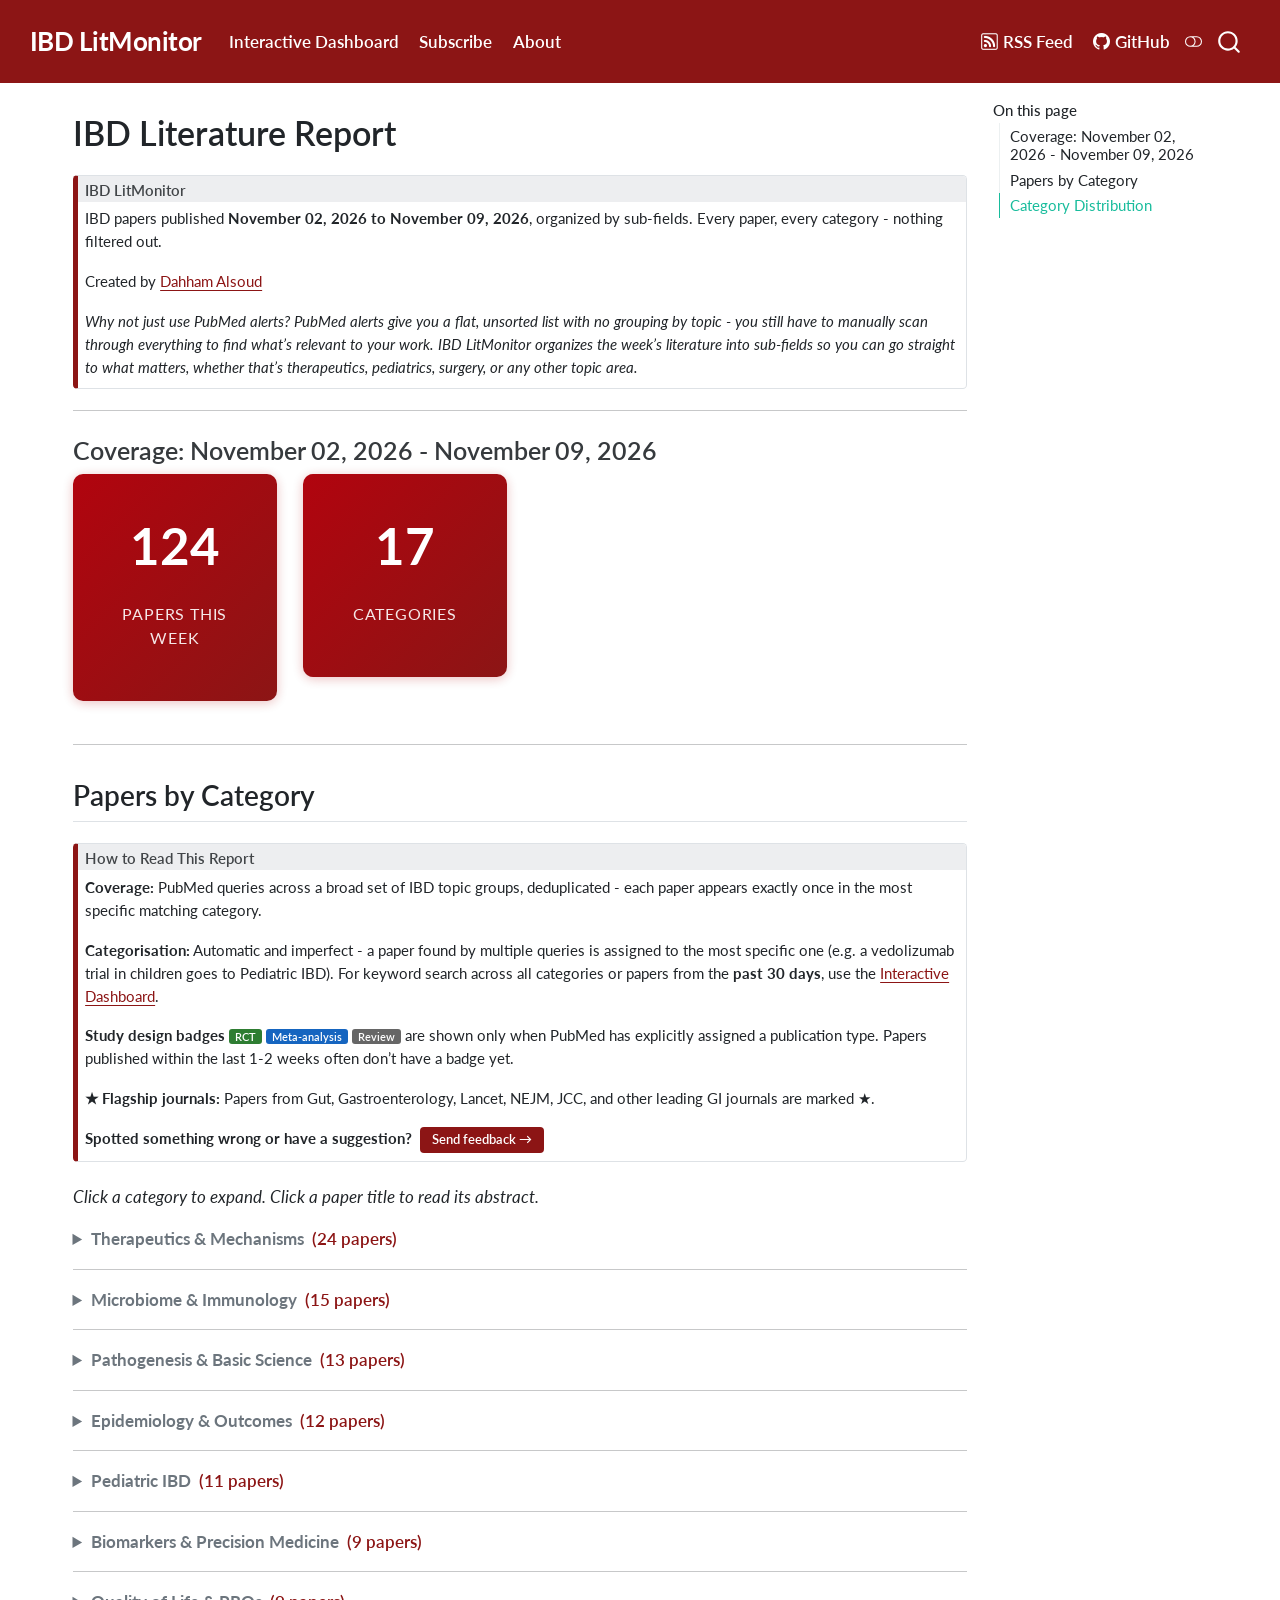
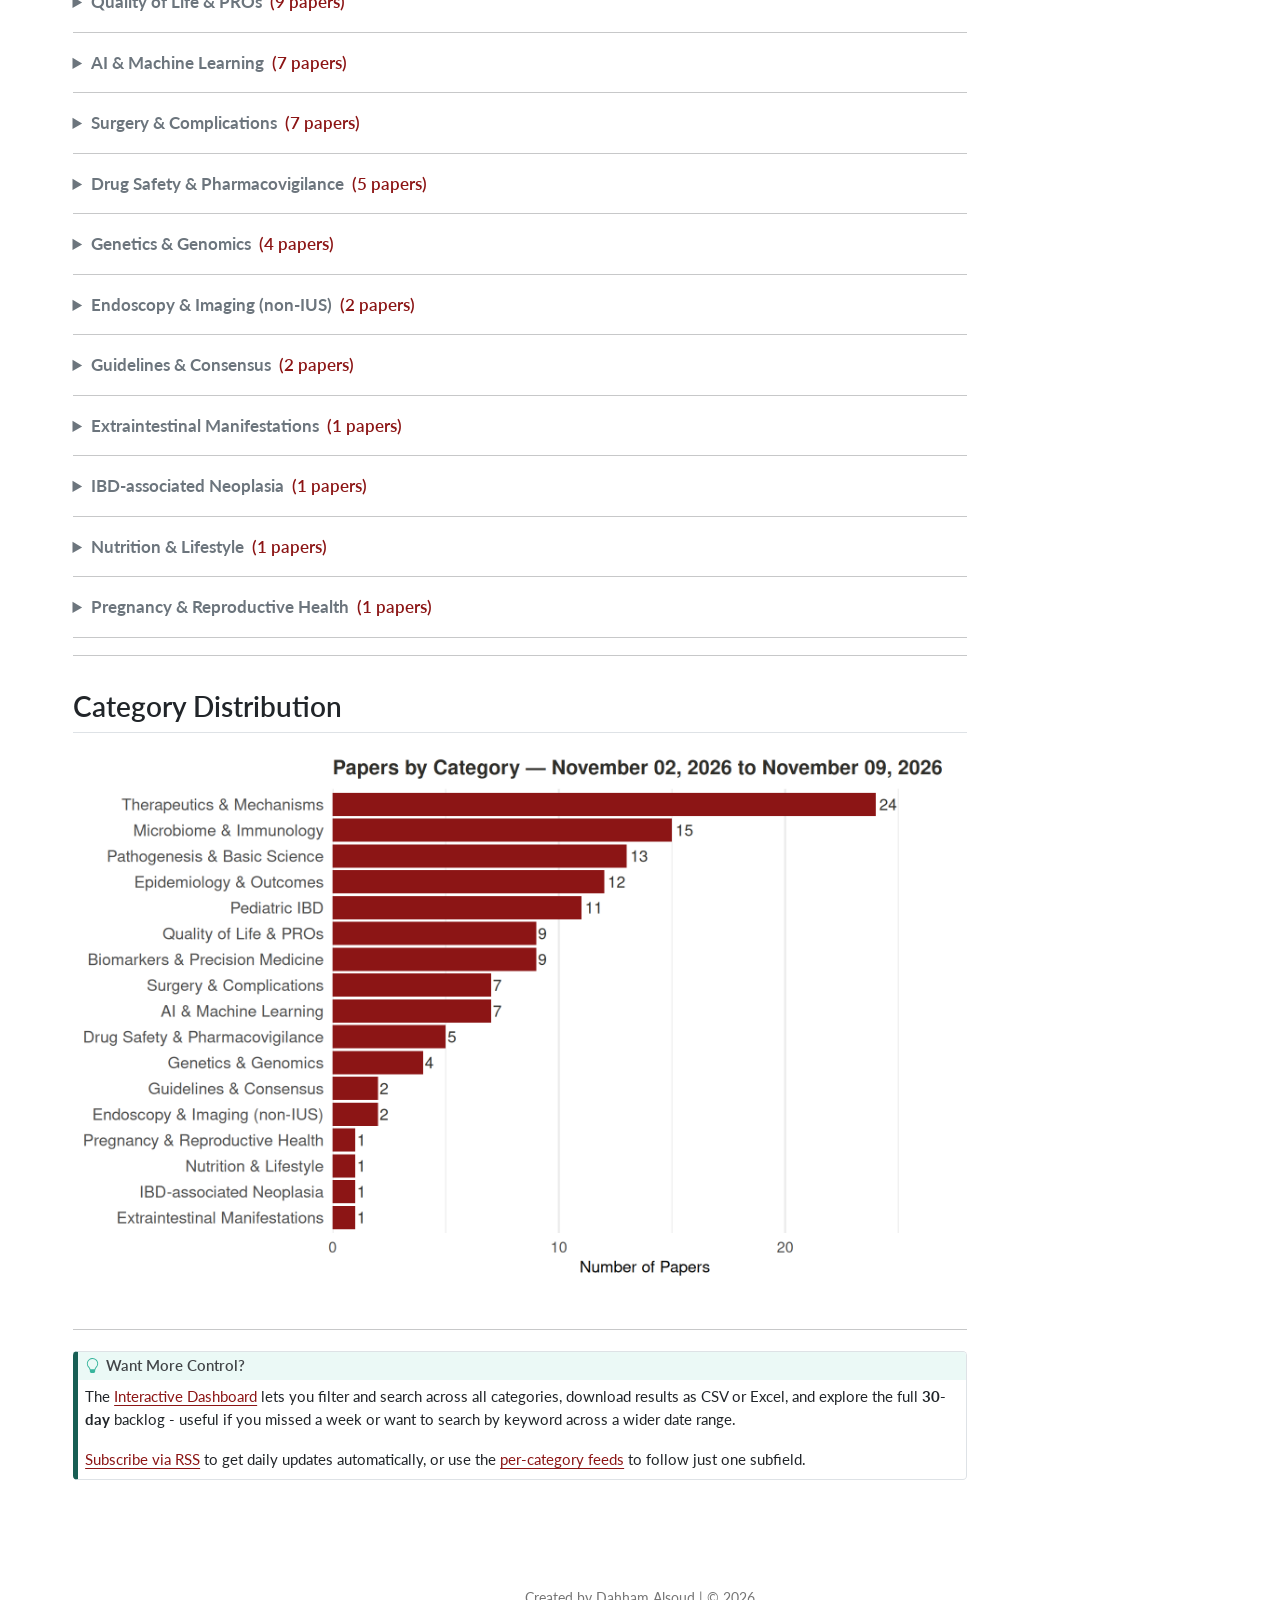
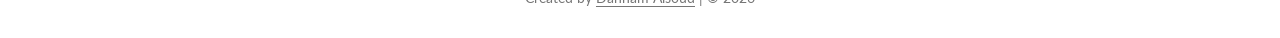
==== docs/index.html @ 7c10430f "chore: daily report update 2026-11-09" ====
<!DOCTYPE html>
<html xmlns="http://www.w3.org/1999/xhtml" lang="en" xml:lang="en"><head>

<meta charset="utf-8">
<meta name="generator" content="quarto-1.11.9">

<meta name="viewport" content="width=device-width, initial-scale=1.0, user-scalable=yes">


<title>IBD Literature Report – IBD LitMonitor</title>
<style>
/* Default styles provided by pandoc.
** See https://pandoc.org/MANUAL.html#variables-for-html for config info.
*/
span.smallcaps{font-variant: small-caps;}
div.columns{display: flex; gap: 1.5em;}
div.column{flex: auto;}
@media screen {
div.columns{gap: min(4vw, 1.5em);}
div.column{overflow-x: auto;}
}
div.hanging-indent{margin-left: 1.5em; text-indent: -1.5em;}
ul.task-list{list-style: none;}
ul.task-list li input[type="checkbox"] {
  width: 0.8em;
  margin: 0 0.8em 0.2em -1em; /* quarto-specific, see https://github.com/quarto-dev/quarto-cli/issues/4556 */ 
  vertical-align: middle;
}
</style>


<script src="site_libs/quarto-nav/quarto-nav.js"></script>
<script src="site_libs/quarto-nav/headroom.min.js"></script>
<script src="site_libs/clipboard/clipboard.min.js"></script>
<script src="site_libs/quarto-search/autocomplete.umd.js"></script>
<script src="site_libs/quarto-search/fuse.min.js"></script>
<script src="site_libs/quarto-search/quarto-search.js"></script>
<meta name="quarto:offset" content="./">
<script src="site_libs/quarto-html/quarto.js" type="module"></script>
<script src="site_libs/quarto-html/tabsets/tabsets.js" type="module"></script>
<script src="site_libs/quarto-html/scrollable-regions/scrollable-regions.js" type="module"></script>
<script src="site_libs/quarto-html/popper.min.js"></script>
<script src="site_libs/quarto-html/tippy.umd.min.js"></script>
<script src="site_libs/quarto-html/anchor.min.js"></script>
<link href="site_libs/quarto-html/tippy.css" rel="stylesheet">
<link href="site_libs/quarto-html/quarto-syntax-highlighting-63b5708e65d6cd79cd7618c58d0c21e7.css" rel="stylesheet" class="quarto-color-scheme" id="quarto-text-highlighting-styles">
<link href="site_libs/quarto-html/quarto-syntax-highlighting-dark-447e42e69aaa9833c0ba1b986f430b20.css" rel="stylesheet" class="quarto-color-scheme quarto-color-alternate" id="quarto-text-highlighting-styles">
<link href="site_libs/quarto-html/quarto-syntax-highlighting-63b5708e65d6cd79cd7618c58d0c21e7.css" rel="stylesheet" class="quarto-color-scheme-extra" id="quarto-text-highlighting-styles">
<script src="site_libs/bootstrap/bootstrap.min.js"></script>
<link href="site_libs/bootstrap/bootstrap-icons.css" rel="stylesheet">
<link href="site_libs/bootstrap/bootstrap-5765db2cd7cc9dfd5a0c1695390d7f4d.min.css" rel="stylesheet" append-hash="true" class="quarto-color-scheme" id="quarto-bootstrap" data-mode="light">
<link href="site_libs/bootstrap/bootstrap-dark-31d3f8c7191b7ed0ec90a26992ceca38.min.css" rel="stylesheet" append-hash="true" class="quarto-color-scheme quarto-color-alternate" id="quarto-bootstrap" data-mode="dark">
<link href="site_libs/bootstrap/bootstrap-5765db2cd7cc9dfd5a0c1695390d7f4d.min.css" rel="stylesheet" append-hash="true" class="quarto-color-scheme-extra" id="quarto-bootstrap" data-mode="light">
<script id="quarto-search-options" type="application/json">{
  "location": "navbar",
  "copy-button": false,
  "collapse-after": 3,
  "panel-placement": "end",
  "type": "overlay",
  "limit": 50,
  "keyboard-shortcut": [
    "f",
    "/",
    "s"
  ],
  "show-item-context": false,
  "language": {
    "search-no-results-text": "No results",
    "search-matching-documents-text": "matching documents",
    "search-copy-link-title": "Copy link to search",
    "search-hide-matches-text": "Hide additional matches",
    "search-more-match-text": "more match in this document",
    "search-more-matches-text": "more matches in this document",
    "search-clear-button-title": "Clear",
    "search-text-placeholder": "",
    "search-detached-cancel-button-title": "Cancel",
    "search-submit-button-title": "Submit",
    "search-label": "Search"
  }
}</script>


<link rel="stylesheet" href="styles.css">
</head>

<body class="nav-fixed quarto-light"><a id="quarto-skip-link" class="visually-hidden-focusable" href="#quarto-document-content">Skip to main content</a><script id="quarto-html-before-body" type="application/javascript">
    const toggleBodyColorMode = (bsSheetEl) => {
      const mode = bsSheetEl.getAttribute("data-mode");
      const bodyEl = window.document.querySelector("body");
      if (mode === "dark") {
        bodyEl.classList.add("quarto-dark");
        bodyEl.classList.remove("quarto-light");
      } else {
        bodyEl.classList.add("quarto-light");
        bodyEl.classList.remove("quarto-dark");
      }
    }
    const toggleBodyColorPrimary = () => {
      const bsSheetEl = window.document.querySelector("link#quarto-bootstrap:not([rel=disabled-stylesheet])");
      if (bsSheetEl) {
        toggleBodyColorMode(bsSheetEl);
      }
    }
    const setColorSchemeToggle = (alternate) => {
      const toggles = window.document.querySelectorAll('.quarto-color-scheme-toggle');
      for (let i=0; i < toggles.length; i++) {
        const toggle = toggles[i];
        if (toggle) {
          toggle.setAttribute("aria-checked", alternate ? "true" : "false");
          if (alternate) {
            toggle.classList.add("alternate");
          } else {
            toggle.classList.remove("alternate");
          }
        }
      }
    };
    const toggleColorMode = (alternate) => {
      // Switch the stylesheets
      const primaryStylesheets = window.document.querySelectorAll('link.quarto-color-scheme:not(.quarto-color-alternate)');
      const alternateStylesheets = window.document.querySelectorAll('link.quarto-color-scheme.quarto-color-alternate');
      manageTransitions('#quarto-margin-sidebar .nav-link', false);
      if (alternate) {
        // note: dark is layered on light, we don't disable primary!
        enableStylesheet(alternateStylesheets);
        for (const sheetNode of alternateStylesheets) {
          if (sheetNode.id === "quarto-bootstrap") {
            toggleBodyColorMode(sheetNode);
          }
        }
      } else {
        disableStylesheet(alternateStylesheets);
        enableStylesheet(primaryStylesheets)
        toggleBodyColorPrimary();
      }
      manageTransitions('#quarto-margin-sidebar .nav-link', true);
      // Switch the toggles
      setColorSchemeToggle(alternate)
    }
    // Hack to workaround the fact that safari doesn't
    // properly recolor the scrollbar when toggling (#1455).
    // Not run on load: stylesheets are set before first paint there, and
    // scrolling would undo the scroll to a URL fragment (#14973).
    // The one pixel nudge keeps the reader where they were.
    const refreshSafariScrollbar = () => {
      if (navigator.userAgent.indexOf('Safari') > 0 && navigator.userAgent.indexOf('Chrome') == -1) {
        manageTransitions("body", false);
        const scrollY = window.scrollY;
        window.scrollTo(0, scrollY > 0 ? scrollY - 1 : 1);
        setTimeout(() => {
          window.scrollTo(0, scrollY);
          manageTransitions("body", true);
        }, 40);
      }
    }
    const disableStylesheet = (stylesheets) => {
      for (let i=0; i < stylesheets.length; i++) {
        const stylesheet = stylesheets[i];
        stylesheet.rel = 'disabled-stylesheet';
      }
    }
    const enableStylesheet = (stylesheets) => {
      for (let i=0; i < stylesheets.length; i++) {
        const stylesheet = stylesheets[i];
        if(stylesheet.rel !== 'stylesheet') { // for Chrome, which will still FOUC without this check
          stylesheet.rel = 'stylesheet';
        }
      }
    }
    const manageTransitions = (selector, allowTransitions) => {
      const els = window.document.querySelectorAll(selector);
      for (let i=0; i < els.length; i++) {
        const el = els[i];
        if (allowTransitions) {
          el.classList.remove('notransition');
        } else {
          el.classList.add('notransition');
        }
      }
    }
    const isFileUrl = () => {
      return window.location.protocol === 'file:';
    }
    const hasAlternateSentinel = () => {
      let styleSentinel = getColorSchemeSentinel();
      if (styleSentinel !== null) {
        return styleSentinel === "alternate";
      } else {
        return false;
      }
    }
    const setStyleSentinel = (alternate) => {
      const value = alternate ? "alternate" : "default";
      if (!isFileUrl()) {
        window.localStorage.setItem("quarto-color-scheme", value);
      } else {
        localAlternateSentinel = value;
      }
    }
    const getColorSchemeSentinel = () => {
      if (!isFileUrl()) {
        const storageValue = window.localStorage.getItem("quarto-color-scheme");
        return storageValue != null ? storageValue : localAlternateSentinel;
      } else {
        return localAlternateSentinel;
      }
    }
    const toggleGiscusIfUsed = (isAlternate, darkModeDefault) => {
      const baseTheme = document.querySelector('#giscus-base-theme')?.value ?? 'light';
      const alternateTheme = document.querySelector('#giscus-alt-theme')?.value ?? 'dark';
      let newTheme = '';
      if(authorPrefersDark) {
        newTheme = isAlternate ? baseTheme : alternateTheme;
      } else {
        newTheme = isAlternate ? alternateTheme : baseTheme;
      }
      const changeGiscusTheme = () => {
        // From: https://github.com/giscus/giscus/issues/336
        const sendMessage = (message) => {
          const iframe = document.querySelector('iframe.giscus-frame');
          if (!iframe) return;
          iframe.contentWindow.postMessage({ giscus: message }, 'https://giscus.app');
        }
        sendMessage({
          setConfig: {
            theme: newTheme
          }
        });
      }
      const isGiscussLoaded = window.document.querySelector('iframe.giscus-frame') !== null;
      if (isGiscussLoaded) {
        changeGiscusTheme();
      }
    };
    const authorPrefersDark = false;
    const darkModeDefault = authorPrefersDark;
      document.querySelector('link#quarto-text-highlighting-styles.quarto-color-scheme-extra').rel = 'disabled-stylesheet';
      document.querySelector('link#quarto-bootstrap.quarto-color-scheme-extra').rel = 'disabled-stylesheet';
    let localAlternateSentinel = darkModeDefault ? 'alternate' : 'default';
    // Dark / light mode switch
    window.quartoToggleColorScheme = () => {
      // Read the current dark / light value
      let toAlternate = !hasAlternateSentinel();
      toggleColorMode(toAlternate);
      refreshSafariScrollbar();
      setStyleSentinel(toAlternate);
      toggleGiscusIfUsed(toAlternate, darkModeDefault);
      window.dispatchEvent(new Event('resize'));
    };
    // Switch to dark mode if need be
    if (hasAlternateSentinel()) {
      toggleColorMode(true);
    } else {
      toggleColorMode(false);
    }
  </script>

<div id="quarto-search-results"></div>
  <header id="quarto-header" class="headroom fixed-top">
    <nav class="navbar navbar-expand-lg " data-bs-theme="dark" aria-label="Site">
      <div class="navbar-container container-fluid">
      <div class="navbar-brand-container mx-auto">
    <a class="navbar-brand" href="./index.html">
    <span class="navbar-title">IBD LitMonitor</span>
    </a>
  </div>
          <button class="navbar-toggler" type="button" data-bs-toggle="collapse" data-bs-target="#navbarCollapse" aria-controls="navbarCollapse" aria-expanded="false" aria-label="Toggle navigation" onclick="if (window.quartoToggleHeadroom) { window.quartoToggleHeadroom(); }">
  <span class="navbar-toggler-icon"></span>
</button>
          <div class="collapse navbar-collapse" id="navbarCollapse">
            <ul class="navbar-nav navbar-nav-scroll me-auto">
  <li class="nav-item">
    <a class="nav-link" href="./dashboard.html"> 
<span class="menu-text">Interactive Dashboard</span></a>
  </li>  
  <li class="nav-item">
    <a class="nav-link" href="./subscribe.html"> 
<span class="menu-text">Subscribe</span></a>
  </li>  
  <li class="nav-item">
    <a class="nav-link" href="./about.html"> 
<span class="menu-text">About</span></a>
  </li>  
</ul>
            <ul class="navbar-nav navbar-nav-scroll ms-auto">
  <li class="nav-item">
    <a class="nav-link" href="./rss.xml"> <i class="bi bi-rss" role="img">
</i> 
<span class="menu-text">RSS Feed</span></a>
  </li>  
  <li class="nav-item">
    <a class="nav-link" href="https://github.com/dahhamalsoud"> <i class="bi bi-github" role="img">
</i> 
<span class="menu-text">GitHub</span></a>
  </li>  
</ul>
          </div> <!-- /navcollapse -->
            <div class="quarto-navbar-tools">
  <button type="button" role="switch" aria-checked="false" class="quarto-color-scheme-toggle quarto-navigation-tool  px-1" onclick="window.quartoToggleColorScheme(); return false;" title="Toggle dark mode" aria-label="Toggle dark mode"><i class="bi"></i></button>
</div>
            <div id="quarto-search" class="" title="Search"></div>
      </div> <!-- /container-fluid -->
    </nav>
</header>
<!-- content -->
<div id="quarto-content" class="quarto-container page-columns page-rows-contents page-layout-full page-navbar">
<!-- sidebar -->
<!-- margin-sidebar -->
    <div id="quarto-margin-sidebar" class="sidebar margin-sidebar">
        <nav id="TOC" role="doc-toc" aria-labelledby="toc-title" class="toc-active">
    <h2 id="toc-title">On this page</h2>
   
  <ul>
  <li><a href="#coverage-november-02-2026---november-09-2026" id="toc-coverage-november-02-2026---november-09-2026" class="nav-link active" data-scroll-target="#coverage-november-02-2026---november-09-2026">Coverage: November 02, 2026 - November 09, 2026</a></li>
  <li><a href="#papers-by-category" id="toc-papers-by-category" class="nav-link" data-scroll-target="#papers-by-category">Papers by Category</a></li>
  <li><a href="#category-distribution" id="toc-category-distribution" class="nav-link" data-scroll-target="#category-distribution">Category Distribution</a></li>
  </ul>
</nav>
    </div>
<!-- main -->
<main class="content column-page-left" id="quarto-document-content" tabindex="-1">


<header id="title-block-header" class="quarto-title-block default">
<div class="quarto-title">
<h1 class="title">IBD Literature Report</h1>
</div>



<div class="quarto-title-meta column-page-left">

    
  
    
  </div>
  


</header>


<div class="callout callout-style-default callout-note no-icon callout-titled">
<div class="callout-header d-flex align-content-center">
<div class="callout-icon-container">
<i class="callout-icon no-icon"></i>
</div>
<div class="callout-title-container flex-fill">
<span class="screen-reader-only">Note</span>IBD LitMonitor
</div>
</div>
<div class="callout-body-container callout-body">
<p>IBD papers published <strong>November 02, 2026 to November 09, 2026</strong>, organized by sub-fields. Every paper, every category - nothing filtered out.</p>
<p>Created by <strong><a href="https://dahhamalsoud.github.io/">Dahham Alsoud</a></strong></p>
<p><em>Why not just use PubMed alerts? PubMed alerts give you a flat, unsorted list with no grouping by topic - you still have to manually scan through everything to find what’s relevant to your work. IBD LitMonitor organizes the week’s literature into sub-fields so you can go straight to what matters, whether that’s therapeutics, pediatrics, surgery, or any other topic area.</em></p>
</div>
</div>
<hr>
<section id="coverage-november-02-2026---november-09-2026" class="level3">
<h3 class="anchored" data-anchor-id="coverage-november-02-2026---november-09-2026">Coverage: November 02, 2026 - November 09, 2026</h3>
<div class="grid">
<div class="g-col-3">
<div class="stat-box">
<div class="stat-number">
<p>124</p>
</div>
<div class="stat-label">
<p>Papers This Week</p>
</div>
</div>
</div>
<div class="g-col-3">
<div class="stat-box">
<div class="stat-number">
<p>17</p>
</div>
<div class="stat-label">
<p>Categories</p>
</div>
</div>
</div>
</div>
<hr>
</section>
<section id="papers-by-category" class="level2">
<h2 class="anchored" data-anchor-id="papers-by-category">Papers by Category</h2>
<div class="callout callout-style-default callout-note no-icon callout-titled">
<div class="callout-header d-flex align-content-center">
<div class="callout-icon-container">
<i class="callout-icon no-icon"></i>
</div>
<div class="callout-title-container flex-fill">
<span class="screen-reader-only">Note</span>How to Read This Report
</div>
</div>
<div class="callout-body-container callout-body">
<p><strong>Coverage:</strong> PubMed queries across a broad set of IBD topic groups, deduplicated - each paper appears exactly once in the most specific matching category.</p>
<p><strong>Categorisation:</strong> Automatic and imperfect - a paper found by multiple queries is assigned to the most specific one (e.g.&nbsp;a vedolizumab trial in children goes to Pediatric IBD). For keyword search across all categories or papers from the <strong>past 30 days</strong>, use the <a href="dashboard.html">Interactive Dashboard</a>.</p>
<p><strong>Study design badges</strong> <span style="background:#2e7d32;color:#fff;font-size:0.72em;font-weight:600;padding:1px 6px;border-radius:3px;">RCT</span> <span style="background:#1565c0;color:#fff;font-size:0.72em;font-weight:600;padding:1px 6px;border-radius:3px;">Meta-analysis</span> <span style="background:#666;color:#fff;font-size:0.72em;font-weight:600;padding:1px 6px;border-radius:3px;">Review</span> are shown only when PubMed has explicitly assigned a publication type. Papers published within the last 1-2 weeks often don’t have a badge yet.</p>
<p><strong>★ Flagship journals:</strong> Papers from Gut, Gastroenterology, Lancet, NEJM, JCC, and other leading GI journals are marked ★.</p>
<p><strong>Spotted something wrong or have a suggestion?</strong> &nbsp;<a href="https://docs.google.com/forms/d/1_86J6q5mJIgOypcr_SjsVhjpQOgbfEmIioWVNZRVAfY/viewform" target="_blank" style="display:inline-block;padding:3px 12px;background:#8C1515;color:#fff;border-radius:4px;text-decoration:none;font-size:0.85em;font-weight:600;">Send feedback →</a></p>
</div>
</div>
<p><em>Click a category to expand. Click a paper title to read its abstract.</em></p>
<details>
<summary>
<strong>Therapeutics &amp; Mechanisms</strong> &nbsp;<span style="color:#8C1515;font-weight:600;">(24 papers)</span>
</summary>
<details>
<summary>
Peripheral T- and B-cell immune signatures associated with response to vedolizumab in ulcerative colitis.<span style="color:#b8860b;font-size:0.8em;margin-left:4px;" title="High-impact IBD/GI journal">★</span> <span style="color:#666;font-size:0.85em;font-weight:normal;"> Inflammatory bowel diseases &nbsp;|&nbsp; 2026-11-06</span>
</summary>
<div style="padding:0.6em 0.8em;background:#fdf8f8;border-left:3px solid #8C1515;margin:0.4em 0;">
<p style="margin:0 0 0.5em 0;color:#444;">
Vedolizumab (VDZ) blocks integrin α4β7-MAdCAM-1 interactions, limiting leukocyte entry into the gut, yet peripheral-blood immune correlates of clinical response in ulcerative colitis (UC) remain unidentified. Peripheral blood mononuclear cells from healthy controls (HCs) and patients with UC, stratified by VDZ exposure and clinical response, were analyzed using mass cytometry (cytometry by time-of-flight). A 38-marker panel enriched for integrins, chemokine receptors, and activation markers was applied. Major immune populations were interrogated using lineage-specific opt-SNE and FlowSOM clustering. The dataset included 26 HCs, 30 VDZ-naive UC (Nancy index ≥ 2), 8 VDZ-treated non-responders (Nancy index ≥ 2), and 8 VDZ-treated responders (Nancy index &lt;2). No significant differences were detected in myeloid, NK-cell, or TCRγδ+ T-cell compartments. Integrin α4β7+ cells were detected across multiple immune lineages and were enriched in the B-cell compartment. Between-group differences were observed in the CD4+ T-cell and B-cell compartments. VDZ responders showed enrichment of an α4β7+ effector memory CD4+ T-cell subset compared with VDZ-naive UC. In parallel, responders exhibited reduced frequencies of class-switched plasmablast and activated B-cell populations relative to VDZ-naive UC. Integrin-pairing analysis demonstrated that these B-cell populations contained both α4β7+ and α4β1+ cells. In contrast, VDZ non-responders showed enrichment of an α4β7+ atypical-like IgA+ memory B-cell subset relative to responders, VDZ-naive UC, and HCs. Clinical response and non-response to VDZ in UC are associated with distinct circulating T- and B-cell immune phenotypes. Peripheral-blood immunophenotyping may identify correlates of response and non-response. Prospective studies are needed to determine whether these signatures are predictive before VDZ initiation or reflect pharmacodynamic changes after treatment.
</p>
<p style="margin:0;font-size:0.85em;color:#666;">
<em>Horitani S, Horitani A, Tyler CJ, Naganuma M, Ernst PB, Smith D, Patel DR, Behm B, Yarur A, Rivera-Nieves J</em>
</p>
<p style="margin:0.5em 0 0 0;font-size:0.9em;">
<a href="https://doi.org/10.1093/ibd/izag242" target="_blank">DOI: 10.1093/ibd/izag242</a> &nbsp;|&nbsp; <a href="https://pubmed.ncbi.nlm.nih.gov/42992623/" target="_blank">View on PubMed →</a>
</p>
</div>
</details>
<details>
<summary>
Baseline serum glycoprotein acetylation predicts early but not late relapse after infliximab withdrawal in Crohn’s disease: metabolomic analysis of the STORI and SPARE trials.<span style="color:#b8860b;font-size:0.8em;margin-left:4px;" title="High-impact IBD/GI journal">★</span> <span style="color:#666;font-size:0.85em;font-weight:normal;"> Gastroenterology &nbsp;|&nbsp; 2026-11-06</span>
</summary>
<div style="padding:0.6em 0.8em;background:#fdf8f8;border-left:3px solid #8C1515;margin:0.4em 0;">
<p style="margin:0 0 0.5em 0;color:#444;">
Abstract not available.
</p>
<p style="margin:0;font-size:0.85em;color:#666;">
<em>Radford-Smith DE, Anthony DC, Probert F, Colombel JF, Satsangi J, Louis E</em>
</p>
<p style="margin:0.5em 0 0 0;font-size:0.9em;">
<a href="https://doi.org/10.1053/j.gastro.2026.10.381" target="_blank">DOI: 10.1053/j.gastro.2026.10.381</a> &nbsp;|&nbsp; <a href="https://pubmed.ncbi.nlm.nih.gov/42994569/" target="_blank">View on PubMed →</a>
</p>
</div>
</details>
<details>
<summary>
Immunometabolic and epigenetic reprogramming in inflammatory bowel disease: from mechanistic circuits to therapeutic targeting.<span style="background:#666;color:#fff;font-size:0.72em;font-weight:600;padding:1px 6px;border-radius:3px;margin-left:4px;">Review</span> <span style="color:#666;font-size:0.85em;font-weight:normal;"> Biomarker research &nbsp;|&nbsp; 2026-11-06</span>
</summary>
<div style="padding:0.6em 0.8em;background:#fdf8f8;border-left:3px solid #8C1515;margin:0.4em 0;">
<p style="margin:0 0 0.5em 0;color:#444;">
Inflammatory bowel disease (IBD) is a chronic, immune-mediated disorder of the gastrointestinal tract and an escalating global public health challenge, particularly in newly industrializing regions. Its etiology and pathogenesis remain incompletely understood, although disrupted homeostasis between the intestinal microbiota and the mucosal immune system is implicated. Macrophages and T cells contribute to the balance between tissue injury and repair. Increasing evidence suggests that metabolic state and epigenetic programs interact to influence immune cell function. Under hypoxic and inflammatory stress, glucose, lipid, and amino acid metabolism can undergo remodeling, including shifts between glycolysis and oxidative phosphorylation, altered fatty-acid utilization, changes in tryptophan and methionine metabolism, and fluctuations in methyl-donor availability. Metabolic cues may influence chromatin regulation and immune signaling through acetylation, methylation, lactylation, palmitoylation, phosphorylation, and other modifications. These processes can affect effector programs, the T helper 17-regulatory T cell balance, macrophage inflammatory gene expression, inflammasome activation, and interleukin-10-related signaling, with potential implications for mucosal barrier repair and inflammatory amplification. However, the causal roles of these metabolic and epigenetic alterations in IBD remain to be clarified: they may contribute to disease initiation, arise as accompanying features of the disease state, or amplify inflammation once it is established. This review synthesizes current advances in metabolic reprogramming and epigenetic regulation in macrophages and T cells, examining immunometabolic nodes that link environmental stress to chromatin remodeling. We further summarize emerging therapeutic strategies targeting metabolic and epigenetic pathways, assess evidence from preclinical and clinical studies, and discuss interventions directed at immunometabolic checkpoints.
</p>
<p style="margin:0;font-size:0.85em;color:#666;">
<em>Han Y, Yi J, Wang X, Li S, Chen M, Xiao J</em>
</p>
<p style="margin:0.5em 0 0 0;font-size:0.9em;">
<a href="https://doi.org/10.1186/s40364-026-01037-4" target="_blank">DOI: 10.1186/s40364-026-01037-4</a> &nbsp;|&nbsp; <a href="https://pubmed.ncbi.nlm.nih.gov/42995613/" target="_blank">View on PubMed →</a>
</p>
</div>
</details>
<details>
<summary>
Efficacy and safety of ustekinumab and vedolizumab in very early-onset inflammatory bowel disease: A multicenter study from the pediatric inflammatory bowel disease Porto Group of ESPGHAN. <span style="color:#666;font-size:0.85em;font-weight:normal;"> Journal of pediatric gastroenterology and nutrition &nbsp;|&nbsp; 2026-11-05</span>
</summary>
<div style="padding:0.6em 0.8em;background:#fdf8f8;border-left:3px solid #8C1515;margin:0.4em 0;">
<p style="margin:0 0 0.5em 0;color:#444;">
We aimed to assess vedolizumab and ustekinumab efficacy and safety in patients with very-early onset inflammatory bowel disease (VEO-IBD). A retrospective study involving 29 European and North American sites affiliated with the IBD Porto Group of European Society for Paediatric Gastroenterology Hepatology and Nutrition. Clinical and laboratory data were collected from patients with VEO-IBD who commenced vedolizumab or ustekinumab before 6 years of age, between 2014 and 2024. Ninety-six patients (60.4% females) were included (58 ulcerative colitis, 29 Crohn’s disease, and 9 IBD-Unclassified). Median (Q1-Q3) age at diagnosis was 2.3 (0.4-4.2) years, 37 (38.5%) patients were diagnosed at age &lt;2 years old. Thirty-seven (38.5%) patients received ustekinumab, 67 (69.7%) vedolizumab, and 11 (11.5%) both drugs. Median (Q1-Q3) follow-up time was 11 (6-26) and 14 (7-39) months for ustekinumab and vedolizumab, respectively. Eighty (84.2%) patients were previously treated with infliximab, 23 (24.2%) with adalimumab, and 20 (20.8%) with both. The median (Q1-Q3) time from diagnosis to vedolizumab and ustekinumab initiation was 15 (9-26) and 20 (11-36) months, respectively. Ustekinumab-treated patients achieved clinical remission in 24.3%, 51.4%, and 40.5% at end of induction, week 26, and week 52, with steroid-free remission in 18.9%, 45.9%, and 35.3%, respectively. Vedolizumab-treated patients achieved clinical remission in 29%, 47.5%, and 40.3%, with steroid-free clinical remission (SFCR) rates of 10.4%, 43.3%, and 37.3% at the same time points. Infectious adverse events were reported in 3 (8.3%) of ustekinumab-treated and 5 (7.6%) vedolizumab-treated patients, none severe. Ustekinumab and vedolizumab demonstrated high therapeutic durability in patients with VEO-IBD; 1-year rates of SFCR were modest.
</p>
<p style="margin:0;font-size:0.85em;color:#666;">
<em>Scarallo L, Lionetti P, Kierkus J, Collen L, Riedl V, Jakobsen C, Pujol-Muncunill G, Kolho KL, Velasco Rodriguez-Belvis M, Mitrova K</em>
</p>
<p style="margin:0.5em 0 0 0;font-size:0.9em;">
<a href="https://doi.org/10.1002/jpn3.70645" target="_blank">DOI: 10.1002/jpn3.70645</a> &nbsp;|&nbsp; <a href="https://pubmed.ncbi.nlm.nih.gov/42989841/" target="_blank">View on PubMed →</a>
</p>
</div>
</details>
<details>
<summary>
Effects of upadacitinib on lipid profiles and their relationship with inflammation in patients with inflammatory bowel disease: a real-world longitudinal cohort study.<span style="color:#b8860b;font-size:0.8em;margin-left:4px;" title="High-impact IBD/GI journal">★</span> <span style="color:#666;font-size:0.85em;font-weight:normal;"> Inflammatory bowel diseases &nbsp;|&nbsp; 2026-11-05</span>
</summary>
<div style="padding:0.6em 0.8em;background:#fdf8f8;border-left:3px solid #8C1515;margin:0.4em 0;">
<p style="margin:0 0 0.5em 0;color:#444;">
Upadacitinib (UPA), a selective Janus kinase 1 inhibitor, is approved for moderate-to-severe inflammatory bowel disease (IBD). JAK inhibitors affect lipid metabolism, but longitudinal real-world data on lipid changes during UPA therapy, and their relation to inflammatory activity, are scarce. In this single-center retrospective cohort study, patients with ulcerative colitis or Crohn’s disease treated with upadacitinib were followed for up to 2 years. Serial fasting lipid profiles and inflammatory markers (fecal calprotectin, C-reactive protein [CRP], high-sensitivity CRP) were collected at baseline, end of induction (weeks 8-12), 1 year, and 2 years. Lipid trajectories were analyzed with linear mixed-effects models; paired changes were compared with paired t-tests. Among 159 patients (mean age 43.3 ± 14.0 years; 62.3% male), total cholesterol (TC) rose from 4.19 ± 0.87 mmol/L at baseline to 4.92, 5.03, and 5.21 mmol/L at the end of induction, 1 year, and 2 years (mixed-effects estimates +0.70 to +0.90; all P &lt; .001). Low-density lipoprotein cholesterol (LDL-C) and high-density lipoprotein cholesterol (HDL-C) rose in parallel, and the LDL-C/HDL-C ratio did not increase. CRP reductions correlated with lipid rises (Spearman rho = -0.45 to -0.47; all P ≤ .02). No cardiovascular death, myocardial infarction, or stroke occurred (0/159); one venous thromboembolism and 3 hypertension cases were recorded. In patients with IBD treated with UPA, TC and LDL-C rose modestly alongside the resolution of inflammation; HDL-C improved and the LDL-C/HDL-C ratio did not increase. Lipid monitoring and individualized cardiovascular risk assessment are warranted during UPA therapy.
</p>
<p style="margin:0;font-size:0.85em;color:#666;">
<em>He S, Zhang W, Tian Y, Ge C, Teng G, Li J, Wang H, Dai Y, Tian Y</em>
</p>
<p style="margin:0.5em 0 0 0;font-size:0.9em;">
<a href="https://doi.org/10.1093/ibd/izag241" target="_blank">DOI: 10.1093/ibd/izag241</a> &nbsp;|&nbsp; <a href="https://pubmed.ncbi.nlm.nih.gov/42986704/" target="_blank">View on PubMed →</a>
</p>
</div>
</details>
<details>
<summary>
A Real-World Population Pharmacokinetic Model of Adalimumab in Inflammatory Bowel Disease to Support Model-Informed Precision Dosing in Routine Clinical Practice. <span style="color:#666;font-size:0.85em;font-weight:normal;"> European journal of drug metabolism and pharmacokinetics &nbsp;|&nbsp; 2026-11-05</span>
</summary>
<div style="padding:0.6em 0.8em;background:#fdf8f8;border-left:3px solid #8C1515;margin:0.4em 0;">
<p style="margin:0 0 0.5em 0;color:#444;">
Translating population pharmacokinetic (popPK) models of adalimumab in inflammatory bowel disease (IBD) into clinical practice remains challenging. We aimed to develop a parsimonious popPK model using real-world therapeutic drug monitoring data and perform dosing simulations to guide model-informed precision dosing (MIPD). We conducted a retrospective, longitudinal study of adult IBD patients treated with adalimumab between 2022 and 2024. Serum adalimumab concentrations from routine therapeutic drug monitoring were analysed using nonlinear mixed-effects modelling. Covariates were selected using a stepwise likelihood ratio approach. Model performance was evaluated using goodness-of-fit (GOF) plots, prediction-corrected visual predictive checks (pcVPC), normalised prediction distribution errors (NPDE), sequential Bayesian forecasting analysis, and bootstrap analysis. Monte Carlo simulations estimated the probability of target attainment (PTA) for steady-state trough concentration thresholds of ≥ 8, ≥ 10, and ≥ 12 mg·l⁻1 across different body weight, serum albumin, and dosing scenarios. From 201 patients (56.2% male; 48.6 (±16.2) years), 709 trough concentrations were analysed. A one-compartment model with first-order elimination and absorption (fixed at 0.151·day⁻1) adequately described the pharmacokinetics. Population estimates were apparent clearance (CL/F) 0.288 l·day⁻1 and apparent volume of distribution 5.0 l. Body weight and serum albumin were significant covariates on CL/F, reducing interindividual variability from 59.2% to 42.0%. Model performance was consistent across evaluation methods. Individual parameter estimation was reliable with low CL/F shrinkage (11.1%). Predictive performance was robust: minimal bias (mean prediction error [MPE]: -0.30 mg·l⁻1) and high precision (root mean square error [RMSE]: 3.86 mg·l⁻1). pcVPC demonstrated good agreement (91.0% coverage), and NPDE indicated no structural misspecifications. Sequential forecasting analysis showed that predictive performance improved as more data were incorporated (MPE decreased from 0.37 to 0.03 mg·l⁻1), and precision increased (RMSE decreased from 4.86 to 4.39 mg·l⁻1). Under standard maintenance dosing, PTA ranged from 65.0% to 98.5%, from 36.5% to 93.5%, and from 20.5% to 86.5% for ≥ 8 mg·l⁻1, ≥ 10 mg·l⁻1, and ≥12 mg·l⁻1 respectively. PTA decreased with increasing body weight, lower serum albumin, and more stringent concentration thresholds. This popPK model adequately characterizes adalimumab pharmacokinetics in IBD patients. Its robust predictive performance, which progressively improves as more individual data are incorporated, together with the model-based simulations, supports its potential utility in MIPD, particularly in patients with higher clearance or when higher concentration thresholds are targeted.
</p>
<p style="margin:0;font-size:0.85em;color:#666;">
<em>Aguilo-Lafarga I, Serés-Noriega T, Gimeno-Ballester V, Roche PAC, Lidon RV, Moros EMS, Gallego S, Lopez SG, Sazatornil MRA</em>
</p>
<p style="margin:0.5em 0 0 0;font-size:0.9em;">
<a href="https://doi.org/10.1007/s13318-026-01049-3" target="_blank">DOI: 10.1007/s13318-026-01049-3</a> &nbsp;|&nbsp; <a href="https://pubmed.ncbi.nlm.nih.gov/42989045/" target="_blank">View on PubMed →</a>
</p>
</div>
</details>
<details>
<summary>
Performance of an infliximab precision-guided dosing tool from a capillary blood-based self-collection device in inflammatory bowel disease patients.<span style="color:#b8860b;font-size:0.8em;margin-left:4px;" title="High-impact IBD/GI journal">★</span> <span style="color:#666;font-size:0.85em;font-weight:normal;"> Inflammatory bowel diseases &nbsp;|&nbsp; 2026-11-05</span>
</summary>
<div style="padding:0.6em 0.8em;background:#fdf8f8;border-left:3px solid #8C1515;margin:0.4em 0;">
<p style="margin:0 0 0.5em 0;color:#444;">
Infliximab (IFX) trough concentrations are routinely measured to guide dosing and optimize efficacy. Bayesian forecasting tools may enable earlier prediction of trough concentrations, while patient-friendly capillary self-collection devices could improve access to precision-guided dosing (PGD). We evaluated the performance of the PredictrPK IFX platform in forecasting IFX trough concentrations by using serum collected with an upper-arm self-collection device and compared its performance with standard venous blood obtained by phlebotomy. Patients with inflammatory bowel disease (IBD) receiving IFX maintenance therapy were recruited from a single IBD center. Midcycle samples collected via an upper-arm self-collection device and via traditional venipuncture were compared. The IFX clearance was estimated by use of a nonlinear mixed-effects model with Bayesian priors and the predicted IFX levels were compared with measured trough concentrations obtained prior to infusions. Deming regression was used for statistical analysis. The study included 57 patients (61% males, median age, 34 years). The median IFX dose was 10 mg/kg with a median interdose interval of 6 weeks. A total of 97 capillary and venous blood pairs were tested. Concentrations of IFX from venous and capillary blood samples demonstrated strong correlations (R2 = 0.987, Demings = 1.08). There was also a strong association between predicted IFX concentrations and measured IFX trough concentrations. PredictrPK accurately predicted IFX trough concentrations. Capillary self-collection using an upper-arm device yielded results comparable to those from venous blood measurement, which may facilitate increased implementation and accessibility of PGD in clinical practice.
</p>
<p style="margin:0;font-size:0.85em;color:#666;">
<em>Law CCY, Djalal A, Hopkins M, Trick D, Dervieux T, Rowan C, Colombel JF</em>
</p>
<p style="margin:0.5em 0 0 0;font-size:0.9em;">
<a href="https://doi.org/10.1093/ibd/izag214" target="_blank">DOI: 10.1093/ibd/izag214</a> &nbsp;|&nbsp; <a href="https://pubmed.ncbi.nlm.nih.gov/42987400/" target="_blank">View on PubMed →</a>
</p>
</div>
</details>
<details>
<summary>
Microbial metabolism of methotrexate produces a STAT3 signaling molecule that alleviates gut inflammation. <span style="color:#666;font-size:0.85em;font-weight:normal;"> Cell host &amp; microbe &nbsp;|&nbsp; 2026-11-05</span>
</summary>
<div style="padding:0.6em 0.8em;background:#fdf8f8;border-left:3px solid #8C1515;margin:0.4em 0;">
<p style="margin:0 0 0.5em 0;color:#444;">
Methotrexate (MTX) is a gold standard therapy for inflammatory diseases but has mixed therapeutic success in inflammatory bowel disease (IBD). The gut microbiota impact MTX efficacy and toxicity by metabolizing MTX and altering its bioavailability, yet how inflammation alters this metabolism, and how the resulting metabolites act on the host, remain poorly understood. Here, we find that gut microbes, notably Clostridium asparagiforme, metabolize MTX via carboxypeptidase G2 (CPDG2) to produce deoxyaminopteroic acid (DAMPA). In intestinal epithelial cells, DAMPA preserves mitochondrial health through mitochondrial signal transducer and activator of transcription 3 (STAT3) signaling and enhances mitophagy. DAMPA administration attenuates intestinal inflammation in vivo, and remodels colonic mitochondrial pathways. IBD mouse models show reduced microbial CPDG2 and DAMPA, while patients with IBD show reduced CPDG2 gene abundance and suppressed DAMPA-enriched mitochondrial pathways, potentially explaining MTX outcomes in IBD. Together, these findings reframe microbial MTX metabolism from passive drug detoxification to active regulation of host mitochondrial and inflammatory homeostasis.
</p>
<p style="margin:0;font-size:0.85em;color:#666;">
<em>Cho J, Danner R, Kim WS, Lopez L, Williams J, Singh A, Han JA, Van Vranken JG, Walker AS, Rhoads TW</em>
</p>
<p style="margin:0.5em 0 0 0;font-size:0.9em;">
<a href="https://doi.org/10.1016/j.chom.2026.10.005" target="_blank">DOI: 10.1016/j.chom.2026.10.005</a> &nbsp;|&nbsp; <a href="https://pubmed.ncbi.nlm.nih.gov/42987833/" target="_blank">View on PubMed →</a>
</p>
</div>
</details>
<details>
<summary>
Effects of low-dose atorvastatin combined with reduced-dose prednisolone in acetic acid-induced ulcerative colitis in rats. <span style="color:#666;font-size:0.85em;font-weight:normal;"> Immunologic research &nbsp;|&nbsp; 2026-11-05</span>
</summary>
<div style="padding:0.6em 0.8em;background:#fdf8f8;border-left:3px solid #8C1515;margin:0.4em 0;">
<p style="margin:0 0 0.5em 0;color:#444;">
Long-term corticosteroid treatment for ulcerative colitis (UC) is often limited by dose-dependent adverse effects, highlighting the need for strategies that reduce steroid exposure. This study evaluated the efficacy of a combination of half-doses of Atorvastatin and Prednisolone in rats with acetic acid-induced colitis. Thirty-five rats were allocated to five groups (n = 7 per group): normal control, vehicle-treated UC control, UC treated with atorvastatin (10 mg/kg/day, orally), UC treated with prednisolone (10 mg/kg/day, orally), and UC treated with the combination of atorvastatin (5 mg/kg/day) plus prednisolone (5 mg/kg/day), orally. Treatment continued for 10 days. Disease activity index (DAI), colonic edema index, histopathological leukocyte infiltration, pro-inflammatory cytokines, myeloperoxidase (MPO), malondialdehyde (MDA), nitric oxide (NO), and tissue levels of Nrf2, HO-1, and NF-kB were evaluated. Compared with untreated UC, all treatment groups showed attenuation of disease-associated changes. The half-dose combination was associated with the lowest cumulative DAI and day-10 DAI, markedly reduced leukocyte infiltration, and lower MPO and inflammatory cytokine levels than either monotherapy in several comparisons. It also normalized MDA and brought NF-kB levels toward those observed in healthy controls, while increasing Nrf2 and HO-1 levels. These findings indicate that low-dose atorvastatin combined with reduced-dose prednisolone can attenuate experimental colonic injury and inflammation more strongly than either monotherapy under the conditions tested.
</p>
<p style="margin:0;font-size:0.85em;color:#666;">
<em>Qaderi M, Abtahi Froushani SM</em>
</p>
<p style="margin:0.5em 0 0 0;font-size:0.9em;">
<a href="https://doi.org/10.1007/s12026-026-09867-y" target="_blank">DOI: 10.1007/s12026-026-09867-y</a> &nbsp;|&nbsp; <a href="https://pubmed.ncbi.nlm.nih.gov/42986541/" target="_blank">View on PubMed →</a>
</p>
</div>
</details>
<details>
<summary>
Guselkumab resolved refractory Crohn’s disease-associated peritendinous inflammation documented by serial ultrasonography and magnetic resonance imaging. <span style="color:#666;font-size:0.85em;font-weight:normal;"> Scandinavian journal of rheumatology &nbsp;|&nbsp; 2026-11-04</span>
</summary>
<div style="padding:0.6em 0.8em;background:#fdf8f8;border-left:3px solid #8C1515;margin:0.4em 0;">
<p style="margin:0 0 0.5em 0;color:#444;">
Abstract not available.
</p>
<p style="margin:0;font-size:0.85em;color:#666;">
<em>Ishiguro K, Sako M</em>
</p>
<p style="margin:0.5em 0 0 0;font-size:0.9em;">
<a href="https://doi.org/10.1080/03009742.2026.2740960" target="_blank">DOI: 10.1080/03009742.2026.2740960</a> &nbsp;|&nbsp; <a href="https://pubmed.ncbi.nlm.nih.gov/42981145/" target="_blank">View on PubMed →</a>
</p>
</div>
</details>
<details>
<summary>
Letter on: ‘Impact of Prior Biologic Mechanism of Action on Anti-TNF Effectiveness in Inflammatory Bowel Disease: An ENEIDA Registry Study’. Authors’ Reply.<span style="background:#666;color:#fff;font-size:0.72em;font-weight:600;padding:1px 6px;border-radius:3px;margin-left:4px;">Letter</span><span style="color:#b8860b;font-size:0.8em;margin-left:4px;" title="High-impact IBD/GI journal">★</span> <span style="color:#666;font-size:0.85em;font-weight:normal;"> Alimentary pharmacology &amp; therapeutics &nbsp;|&nbsp; 2026-11-04</span>
</summary>
<div style="padding:0.6em 0.8em;background:#fdf8f8;border-left:3px solid #8C1515;margin:0.4em 0;">
<p style="margin:0 0 0.5em 0;color:#444;">
Abstract not available.
</p>
<p style="margin:0;font-size:0.85em;color:#666;">
<em>Yagüe Caballero C, García-López S, Casas-Deza D</em>
</p>
<p style="margin:0.5em 0 0 0;font-size:0.9em;">
<a href="https://doi.org/10.1111/apt.70950" target="_blank">DOI: 10.1111/apt.70950</a> &nbsp;|&nbsp; <a href="https://pubmed.ncbi.nlm.nih.gov/42983832/" target="_blank">View on PubMed →</a>
</p>
</div>
</details>
<details>
<summary>
Letter on: ‘Impact of Prior Biologic Mechanism of Action on Anti-TNF Effectiveness in Inflammatory Bowel Disease: An ENEIDA Registry Study’.<span style="background:#666;color:#fff;font-size:0.72em;font-weight:600;padding:1px 6px;border-radius:3px;margin-left:4px;">Letter</span><span style="color:#b8860b;font-size:0.8em;margin-left:4px;" title="High-impact IBD/GI journal">★</span> <span style="color:#666;font-size:0.85em;font-weight:normal;"> Alimentary pharmacology &amp; therapeutics &nbsp;|&nbsp; 2026-11-04</span>
</summary>
<div style="padding:0.6em 0.8em;background:#fdf8f8;border-left:3px solid #8C1515;margin:0.4em 0;">
<p style="margin:0 0 0.5em 0;color:#444;">
Abstract not available.
</p>
<p style="margin:0;font-size:0.85em;color:#666;">
<em>Tyagi B, Ratnakar PJ, Mantravadi HB, Nainwal P, Srinivasan H</em>
</p>
<p style="margin:0.5em 0 0 0;font-size:0.9em;">
<a href="https://doi.org/10.1111/apt.70944" target="_blank">DOI: 10.1111/apt.70944</a> &nbsp;|&nbsp; <a href="https://pubmed.ncbi.nlm.nih.gov/42983018/" target="_blank">View on PubMed →</a>
</p>
</div>
</details>
<details>
<summary>
Long-Term Follow-up of Azathioprine-Induced Portosinusoidal Vascular Disease in a Patient With Crohn’s Disease.<span style="background:#666;color:#fff;font-size:0.72em;font-weight:600;padding:1px 6px;border-radius:3px;margin-left:4px;">Case report</span> <span style="color:#666;font-size:0.85em;font-weight:normal;"> ACG case reports journal &nbsp;|&nbsp; 2026-11-04</span>
</summary>
<div style="padding:0.6em 0.8em;background:#fdf8f8;border-left:3px solid #8C1515;margin:0.4em 0;">
<p style="margin:0 0 0.5em 0;color:#444;">
Azathioprine is widely used to treat inflammatory bowel disease, organ transplantation, and autoimmune disorders. Hepatotoxicity is a rare but serious complication. We report a 48-year-old man with ileocolonic Crohn’s disease who developed azathioprine-induced portosinusoidal vascular disease (PSVD) after 15 years of treatment. Diagnosis was suspected due to persistent cytopenia (leukopenia and thrombocytopenia) and when transabdominal ultrasonography and upper gastrointestinal endoscopy showed signs of portal hypertension. There was also an extensive portal thrombosis in the right portal vein, portal bifurcation, and origin of the left portal vein. Liver biopsy confirmed PSVD, showing nodular regenerative hyperplasia, sinusoidal dilation, and obliterative portal venopathy without cirrhosis. Treatment included azathioprine discontinuation, carvedilol, and anticoagulants. After 4 years of follow-up, Crohn’s disease remained in deep remission, portal thrombosis recanalized, and portal hypertension stabilized. This case highlights the importance of monitoring for PSVD in long-term thiopurine users.
</p>
<p style="margin:0;font-size:0.85em;color:#666;">
<em>Azizi F, Ouldgougam R, Aouameur Y, Bourezak SES, Gasri M, Amir ZC, Boudjella MEA</em>
</p>
<p style="margin:0.5em 0 0 0;font-size:0.9em;">
<a href="https://doi.org/10.14309/crj.0000000000002387" target="_blank">DOI: 10.14309/crj.0000000000002387</a> &nbsp;|&nbsp; <a href="https://pubmed.ncbi.nlm.nih.gov/42985708/" target="_blank">View on PubMed →</a>
</p>
</div>
</details>
<details>
<summary>
Postoperative vedolizumab in Crohn’s disease: interpreting persistence, endoscopic recurrence, and treatment strategy.<span style="background:#666;color:#fff;font-size:0.72em;font-weight:600;padding:1px 6px;border-radius:3px;margin-left:4px;">Letter</span> <span style="color:#666;font-size:0.85em;font-weight:normal;"> Digestive and liver disease : official journal of the Italian Society of Gastroenterology and the Italian Association for the Study of the Liver &nbsp;|&nbsp; 2026-11-03</span>
</summary>
<div style="padding:0.6em 0.8em;background:#fdf8f8;border-left:3px solid #8C1515;margin:0.4em 0;">
<p style="margin:0 0 0.5em 0;color:#444;">
Abstract not available.
</p>
<p style="margin:0;font-size:0.85em;color:#666;">
<em>Xu L, Ye T</em>
</p>
<p style="margin:0.5em 0 0 0;font-size:0.9em;">
<a href="https://doi.org/10.1016/j.dld.2026.10.030" target="_blank">DOI: 10.1016/j.dld.2026.10.030</a> &nbsp;|&nbsp; <a href="https://pubmed.ncbi.nlm.nih.gov/42977607/" target="_blank">View on PubMed →</a>
</p>
</div>
</details>
<details>
<summary>
Interpreting Model-estimated Infliximab Exposure and Infection Risk in Inflammatory Bowel Disease. <span style="color:#666;font-size:0.85em;font-weight:normal;"> Journal of clinical gastroenterology &nbsp;|&nbsp; 2026-11-03</span>
</summary>
<div style="padding:0.6em 0.8em;background:#fdf8f8;border-left:3px solid #8C1515;margin:0.4em 0;">
<p style="margin:0 0 0.5em 0;color:#444;">
Abstract not available.
</p>
<p style="margin:0;font-size:0.85em;color:#666;">
<em>Kang SB</em>
</p>
<p style="margin:0.5em 0 0 0;font-size:0.9em;">
<a href="https://doi.org/10.1097/MCG.0000000000002463" target="_blank">DOI: 10.1097/MCG.0000000000002463</a> &nbsp;|&nbsp; <a href="https://pubmed.ncbi.nlm.nih.gov/42976374/" target="_blank">View on PubMed →</a>
</p>
</div>
</details>
<details>
<summary>
Early decline in anti-integrin αvβ6 autoantibodies strongly predicts 1-year clinical remission in vedolizumab-treated patients with ulcerative colitis. <span style="color:#666;font-size:0.85em;font-weight:normal;"> eGastroenterology &nbsp;|&nbsp; 2026-11-02</span>
</summary>
<div style="padding:0.6em 0.8em;background:#fdf8f8;border-left:3px solid #8C1515;margin:0.4em 0;">
<p style="margin:0 0 0.5em 0;color:#444;">
Anti-integrin αvβ6 immunoglobulin G autoantibodies have emerged as one of the most accurate non-invasive biomarkers for ulcerative colitis (UC). We aimed to validate their diagnostic performance in a French multicentre cohort of patients with inflammatory bowel disease (IBD) and to evaluate their predictive value for vedolizumab clinical response. We performed a multicentre, non-interventional post hoc analysis using prospectively collected serum samples and clinical data from two parent prospective observational studies: VEDOPREDIRESP (patients with IBD initiating vedolizumab) and GOLILOR (patients with UC undergoing golimumab dose intensification). Serum anti-αvβ6 autoantibody titres were quantified by ELISA at baseline and week 6 (VEDOPREDIRESP) or week 8 (GOLILOR), blinded to clinical outcomes. The primary endpoint was sustained clinical remission at week 52. In the VEDOPREDIRESP cohort (n=115; 67 UC, 48 Crohn’s disease (CD), sustained clinical remission at week 52 was achieved in 54% of patients with UC. Baseline serum anti-αvβ6 autoantibody titres were significantly higher in UC than in CD (median 271 ng/mL (IQR 38-884) vs 5.2 ng/mL (2.5-10), p&lt;0.001), with seropositivity (&gt;9.1 ng/mL) in 94% vs 19%, respectively. Receiver operating characteristic (ROC) analysis confirmed excellent diagnostic performance to discriminate between UC and CD (area under the ROC curve (AUC) 0.93; optimal cut-off 15 ng/mL; sensitivity 92%, specificity 95%). In patients with UC treated with vedolizumab, titres declined significantly from baseline to week 6 (median 243 ng/mL (176-884) to 190 ng/mL (89-320), p=0.040). A &gt;30% reduction at week 6 strongly predicted sustained remission at week 52 (AUC 0.79; sensitivity 78%, specificity 80%). Multivariable analysis identified this early decline as the only statistically significant independent predictor of 1-year remission (adjusted OR 5.36, 95% CI 1.12 to 8.54, p=0.040). Notably, in an independent cohort of 47 patients with UC undergoing golimumab dose intensification, there was no reduction in median serum anti-αvβ6 autoantibody levels, with levels remaining stable from 197 ng/mL at week 0 to 205 ng/mL (97-457) at week 8 (p=0.730). Anti-αvβ6 autoantibodies robustly discriminate UC from CD. In patients with UC treated with vedolizumab, their early and selective decline predicts clinical remission at 1 year and provides a precision tool to optimise gut-selective therapy in real time.
</p>
<p style="margin:0;font-size:0.85em;color:#666;">
<em>Roblin X, Mechi F, Berger AE, Fumery M, Nancey S, Hébuterne X, Carbonnel F, Altwegg R, Barrau M, Sparrow MP</em>
</p>
<p style="margin:0.5em 0 0 0;font-size:0.9em;">
<a href="https://doi.org/10.1136/egastro-2026-100598" target="_blank">DOI: 10.1136/egastro-2026-100598</a> &nbsp;|&nbsp; <a href="https://pubmed.ncbi.nlm.nih.gov/42991140/" target="_blank">View on PubMed →</a>
</p>
</div>
</details>
<details>
<summary>
Shorter infliximab infusion times without premedication do not increase adverse reactions. <span style="color:#666;font-size:0.85em;font-weight:normal;"> Journal of pediatric gastroenterology and nutrition &nbsp;|&nbsp; 2026-11-02</span>
</summary>
<div style="padding:0.6em 0.8em;background:#fdf8f8;border-left:3px solid #8C1515;margin:0.4em 0;">
<p style="margin:0 0 0.5em 0;color:#444;">
Infliximab (IFX) infusions for paediatric inflammatory bowel disease (IBD) are resource intensive and time-intrusive on patient’s lives. Longer infusion times and administering routine pre-medications compound such timelines, despite limited supporting evidence. This study investigated whether discontinuing routine premedication and shortening IFX infusion durations increased infusion reaction rates. This retrospective comparative cohort study analysed data from 1083 IFX infusions (369 patients) at a single national referral centre. It compared a cohort receiving routine dual hydrocortisone/chlorphenamine premedication with longer infusion times (2.5 h induction/90 min maintenance; Group A) with a subsequent cohort without universal premedication and shorter infusions (2 h induction/60 min maintenance; Group B). The primary outcome was the rate of acute infusion reactions; secondary outcomes included anti-IFX antibody formation and rates of post-infusion reactions. There were 346 infusions in Group A and 737 infusions in Group B. Shorter infusions and omitting routine premedication did not increase acute infusion reaction rates (Group A: 1.5/100 vs.&nbsp;Group B: 1.1/100 infusions, p = 0.6; odds ratio 0.75 [0.24, 2.3]). Universal premedication neither reduced early anti-IFX antibody positivity by first maintenance dose (n = 51; 33% vs.&nbsp;17%, p = 0.23) nor overall antibody prevalence (31% vs.&nbsp;37%, p = 0.164). No reactions occurred during extended post-infusion observation periods in either group. Neither longer infusion times, universal pre-medication nor prolonged post-infusion observation significantly enhanced patient safety or reduced anti-drug antibody formation. Practice modification could reduce treatment burden for patients and families and improve healthcare efficiency.
</p>
<p style="margin:0;font-size:0.85em;color:#666;">
<em>Lane M, Almaiman A, Obasi S, Broderick A, Bourke B, Dunne C, Fitzpatrick E, Stenke E, Stallard L, Quinn S</em>
</p>
<p style="margin:0.5em 0 0 0;font-size:0.9em;">
<a href="https://doi.org/10.1002/jpn3.70642" target="_blank">DOI: 10.1002/jpn3.70642</a> &nbsp;|&nbsp; <a href="https://pubmed.ncbi.nlm.nih.gov/42969392/" target="_blank">View on PubMed →</a>
</p>
</div>
</details>
<details>
<summary>
A cross-sectional study on pharmacotherapy and predictors of clinical remission in patients with inflammatory bowel disease. <span style="color:#666;font-size:0.85em;font-weight:normal;"> Indian journal of pharmacology &nbsp;|&nbsp; 2026-11-02</span>
</summary>
<div style="padding:0.6em 0.8em;background:#fdf8f8;border-left:3px solid #8C1515;margin:0.4em 0;">
<p style="margin:0 0 0.5em 0;color:#444;">
Inflammatory bowel disease (IBD) is a chronic, progressive, and disabling disorder that includes ulcerative colitis and Crohn’s disease, characterized by periods of remission and relapse. Pharmacological management is the primary treatment option with the goal to induce mucosal healing and reduce relapse rates. The main objective of the present study was to determine the pattern of pharmacotherapy and to evaluate the factors that predict clinical remission in patients with IBD. A cross-sectional analysis was conducted involving fifty participants diagnosed with IBD. All the participants met predefined study inclusion criteria and voluntarily provided written informed consent. Data encompassing patient demographics, clinical parameters, prescribed medications, and ADRs were collected. The disease activity was evaluated using Simple Clinical Colitis Activity Index/Harvey-Bradshaw Index score. Univariate and multivariate logistic regression analysis was done to assess predictors of clinical remission. The commonly prescribed drugs were mesalamine in 72%, steroids in 50%, and azathioprine in 46% patients. 30% patients had an ADR to the prescribed drug; the most common ADR was anemia and pancytopenia with azathioprine use. 52% patients were in clinical remission. Univariate analysis identified medication adherence as a significant predictor, which was confirmed on multivariate analysis. Patient’s adherent to medication were 32 times more likely to be in remission compared to nonadherent patients. Mesalamine and azathioprine were the most commonly prescribed monotherapy drugs. The most frequently prescribed combination therapies were mesalamine in conjunction with either steroids or azathioprine. Adherence to medication was the only factor statistically significantly linked to achieving clinical remission of the disease.
</p>
<p style="margin:0;font-size:0.85em;color:#666;">
<em>Shivanna A, Panchaksharimath P</em>
</p>
<p style="margin:0.5em 0 0 0;font-size:0.9em;">
<a href="https://doi.org/10.4103/ijp.ijp_137_26" target="_blank">DOI: 10.4103/ijp.ijp_137_26</a> &nbsp;|&nbsp; <a href="https://pubmed.ncbi.nlm.nih.gov/42969993/" target="_blank">View on PubMed →</a>
</p>
</div>
</details>
<details>
<summary>
[Impact of tumor necrosis factor superfamily member 4 gene polymorphisms on the risk of Crohn’s disease and clinical efficacy of ustekinumab]. <span style="color:#666;font-size:0.85em;font-weight:normal;"> Zhonghua yi xue yi chuan xue za zhi = Zhonghua yixue yichuanxue zazhi = Chinese journal of medical genetics &nbsp;|&nbsp; 2026-11</span>
</summary>
<div style="padding:0.6em 0.8em;background:#fdf8f8;border-left:3px solid #8C1515;margin:0.4em 0;">
<p style="margin:0 0 0.5em 0;color:#444;">
To explore the impact of tumor necrosis factor superfamily member 4 (TNFSF4) gene polymorphisms on the risk and clinicopathological features of Crohn’s disease (CD), as well as the clinical efficacy of ustekinumab (UST). A total of 296 patients with CD diagnosed at the Department of Gastroenterology, The Second Affiliated Hospital of Wenzhou Medical University between January 2018 and August 2025, and 532 healthy controls were selected. Genotypes of TNFSF4 (rs3850641 and rs45454293) were detected using multiplex polymerase chain reaction-ligase detection reaction technique. According to the Montreal Classification Criteria of Crohn’s disease, the patients were divided into subgroups. The degree of clinical activity and intestinal inflammation degree of CD patients were evaluated by the Crohn’s disease activity index (CDAI) and Simplified Crohn’s disease endoscopic score (SES-CD), respectively. Unconditional Logistic regression model was used to analyze the distribution of TNFSF4 gene polymorphisms between the CD group and health control group, as well as between different subgroups of CD patients. Among them, a total of 247 cases receiving the routine UST therapy were divided into clinical response group (CDAI decreased by ≥ 100 points compared to week 0 or CDAI &lt; 150 points) and clinical non-response group based on the changes in CDAI at week 8. They were also divided into mucosal healing group (SES-CD ≤ 2 points or no mucosal ulcer) and non-mucosal healing group based on the changes in SES-CD at week 34. Univariate Logistic regression was used to analyze the influencing factors for the clinical response and mucosal healing. Furthermore, unconditional Logistic regression was applied to assess the effect of TNFSF4 gene variants on the clinical response and mucosal healing. Generalized estimating equations were employed to analyze the effect of TNFSF4 gene polymorphisms on the longitudinal changes of efficacy outcomes. Bonferroni correction was applied for multiple comparisons. The variant genotype (AG+GG) and variant allele (G) of rs3850641 in the CD group were more frequent than those in the control group (38.18% vs.&nbsp;29.32%, P = 0.011, adjusted P = 0.022; 21.45% vs.&nbsp;16.45%, P = 0.015, adjusted P = 0.030). The same conclusion was also drawn for the variant genotype (CT+TT) and variant allele (T) of rs45454293 (35.81% vs.&nbsp;27.26%, P = 0.012, adjusted P = 0.024; 19.59% vs.&nbsp;14.76%, P = 0.014, adjusted P = 0.028). Although the homozygous variant genotype (TT) of rs45454293 was more frequent among patients with stricturing or penetrating CD compared with those with non-stricturing, non-penetrating CD (5.93% vs.&nbsp;1.24%, P = 0.041), the adjusted P value was over 0.05 after Bonferroni multiple correction. At week 8 of the UST therapy, the homozygous variant genotype (GG) of rs3850641 in the response group was less prevalent compared with the non-response group (1.69% vs.&nbsp;11.59%, P = 0.004, adjusted P = 0.008). Similar result was obtained for the homozygous variant genotype (TT) of rs45454293 (1.69% vs.&nbsp;10.14%, P = 0.008, adjusted P = 0.016). At week 34, the homozygous variant genotype (GG) of rs3850641 in the mucosal healing group was less common compared with the mucosal non-healing group (1.27% vs.&nbsp;10.11%, P = 0.015, adjusted P = 0.030). The rs3850641 and rs45454293 variants may not only increase the risk of CD, but also reduce the early clinical response rate of the UST therapy. The rs3850641 variant may also lower the late mucosal healing rate of the UST therapy.
</p>
<p style="margin:0;font-size:0.85em;color:#666;">
<em>Li N, Xiong Y, Zhu X, Hu D, Ma G, Xu Y, Jiang Y</em>
</p>
<p style="margin:0.5em 0 0 0;font-size:0.9em;">
<a href="https://doi.org/10.3760/cma.j.cn511374-20260115-00020" target="_blank">DOI: 10.3760/cma.j.cn511374-20260115-00020</a> &nbsp;|&nbsp; <a href="https://pubmed.ncbi.nlm.nih.gov/42982436/" target="_blank">View on PubMed →</a>
</p>
</div>
</details>
<details>
<summary>
Anti-TNF Therapy Is Associated With Browning- and Immune-Related Changes in Creeping Fat in Crohn’s Disease.<span style="background:#666;color:#fff;font-size:0.72em;font-weight:600;padding:1px 6px;border-radius:3px;margin-left:4px;">Observational study</span><span style="color:#b8860b;font-size:0.8em;margin-left:4px;" title="High-impact IBD/GI journal">★</span> <span style="color:#666;font-size:0.85em;font-weight:normal;"> United European gastroenterology journal &nbsp;|&nbsp; 2026-11</span>
</summary>
<div style="padding:0.6em 0.8em;background:#fdf8f8;border-left:3px solid #8C1515;margin:0.4em 0;">
<p style="margin:0 0 0.5em 0;color:#444;">
Creeping fat (CrF) in Crohn’s disease (CD) is a metabolically active perilesional adipose tissue involved in intestinal inflammation. Whether biological therapies modify its browning-associated phenotype remains largely unexplored. We investigated whether anti-TNF treatment is associated with changes in browning-, mitochondrial biogenesis- and immune-related pathways in CrF and whether similar molecular changes occur following ex vivo infliximab exposure. Two independent human cohorts were analysed. (1) Observational cohort: CrF biopsies from anti-TNF-treated and anti-TNF-naïve CD patients (n = 14 and n = 19, respectively) were analysed for metabolic and inflammatory gene and protein expression. AdMSCs and mature CrF-derived adipocytes were isolated, and UCP1 protein abundance was assessed by immunohistochemistry and western blotting. (2) Ex vivo cohort: Paired CrF explants from anti-TNF-naïve patients with CD undergoing surgery were cultured with or without infliximab (5 mg/kg-equivalent, 24 h) and analysed by RT-qPCR and immunohistochemistry. Anti-TNF-treated patients showed higher UCP1 expression in CrF at mRNA and protein levels. CrF-derived mature adipocytes from treated patients exhibited increased expression of browning-/thermogenesis- and mitochondrial biogenesis-associated genes, together with reduced selected pro-inflammatory markers. AdMSCs also showed exploratory differences in their conditioned-medium protein profile, although no protein remained significant after FDR correction. Ex vivo infliximab exposure was associated with changes in selected browning-, mitochondrial biogenesis- and immune-related markers. Together, the observational and ex vivo findings identify CrF as an anti-TNF-responsive immunometabolic compartment in CD, characterised by coordinated browning-, mitochondrial biogenesis- and immune-related molecular changes. Functional studies are needed to establish the metabolic significance of these changes.
</p>
<p style="margin:0;font-size:0.85em;color:#666;">
<em>Monfort-Ferré D, Ginés I, Cepero C, Cabré L, Caro A, Menacho M, Gené M, Garcia M, Lahoz MDC, Mañas MJ</em>
</p>
<p style="margin:0.5em 0 0 0;font-size:0.9em;">
<a href="https://doi.org/10.1002/ueg2.70320" target="_blank">DOI: 10.1002/ueg2.70320</a> &nbsp;|&nbsp; <a href="https://pubmed.ncbi.nlm.nih.gov/42980183/" target="_blank">View on PubMed →</a>
</p>
</div>
</details>
<details>
<summary>
Comparative effectiveness of IL-12/23 and IL-23 inhibitors versus JAK inhibitors in patients with inflammatory bowel disease and hidradenitis suppurativa: a real-world propensity-matched analysis. <span style="color:#666;font-size:0.85em;font-weight:normal;"> Crohn’s &amp; colitis 360 &nbsp;|&nbsp; 2026-10-30</span>
</summary>
<div style="padding:0.6em 0.8em;background:#fdf8f8;border-left:3px solid #8C1515;margin:0.4em 0;">
<p style="margin:0 0 0.5em 0;color:#444;">
Inflammatory bowel disease (IBD) and hidradenitis suppurativa (HS) frequently coexist and share overlapping immune pathways, yet comparative real-world outcomes between IL-12/23 or IL-23 inhibitors and Janus kinase (JAK) inhibitors in this population remain poorly defined. We conducted a retrospective cohort study using a large, multicenter, real-world dataset. Adults (≥16 years) with IBD and HS who initiated an IL-12/23 or IL-23 inhibitor after anti-TNF therapy or a JAK inhibitor were included; patients with prior exposure to the opposing drug class were excluded. Propensity score matching (1:1) yielded 150 patients per cohort. Outcomes from 30-365 days included acute care utilization, corticosteroid use, IBD complications, and overall and hidradenitis-specific antibiotic use. After propensity score matching, 300 patients were included (150 per cohort; mean age 38 years; 75.3% female). Rates of emergency department visits or hospitalization were similar between groups (RR 1.20, 95% CI, 0.82-1.77). Corticosteroid use risk was numerically higher in the IL-12/23 or IL-23 cohort (RR 1.20, 95% CI, 0.98-1.46). IBD-related complications did not differ significantly (RR 1.06, 95% CI, 0.58-1.93). Overall antibiotic use was comparable, while hidradenitis-specific antibiotic use was higher in the IL-12/23 or IL-23 cohort (RR 1.47, 95% CI, 1.11-1.95). In this real-world analysis, IL-12/23 or IL-23 inhibitor therapy was associated with higher hidradenitis-specific antibiotic use and numerically greater but statistically nonsignificant corticosteroid exposure, while hospitalization and IBD-related complications were comparable. These findings should be interpreted cautiously given the absence of validated disease-activity measures; prospective studies are needed to inform optimal therapeutic selection.
</p>
<p style="margin:0;font-size:0.85em;color:#666;">
<em>Hafez Y, Osman A, Syn WK, Shmais M</em>
</p>
<p style="margin:0.5em 0 0 0;font-size:0.9em;">
<a href="https://doi.org/10.1093/crocol/otag086" target="_blank">DOI: 10.1093/crocol/otag086</a> &nbsp;|&nbsp; <a href="https://pubmed.ncbi.nlm.nih.gov/42991151/" target="_blank">View on PubMed →</a>
</p>
</div>
</details>
<details>
<summary>
Real-world success of de-escalating upadacitinib induction dosing in ulcerative colitis is predicted by steroid-free clinical and biochemical remission, not induction duration. <span style="color:#666;font-size:0.85em;font-weight:normal;"> Crohn’s &amp; colitis 360 &nbsp;|&nbsp; 2026-10-29</span>
</summary>
<div style="padding:0.6em 0.8em;background:#fdf8f8;border-left:3px solid #8C1515;margin:0.4em 0;">
<p style="margin:0 0 0.5em 0;color:#444;">
Data guiding upadacitinib dose de-escalation in ulcerative colitis (UC) are limited. We evaluated factors associated with UC-related complications (UCRC) after upadacitinib was reduced from 45 mg daily. This retrospective study included adults with UC at a tertiary center who underwent upadacitinib de-escalation (4/2022-11/2025). The primary outcome was a 12-month composite of UCRC (upadacitinib re-escalation or discontinuation, new systemic steroids, new advanced therapy, hospitalization, or colectomy). Predictors of UCRC after de-escalation were assessed using Cox proportional hazards modeling, including steroid-free clinical remission (SFCR), defined as a stool frequency subscore of 0 or 1 and a rectal bleeding subscore of 0 without systemic steroid use, and biochemical remission, defined as a fecal calprotectin (FC) &lt; 150 μg/g or a C-reactive protein (CRP) &lt; 5 mg/L when FC was unavailable. Optimal CRP and FC cut points were identified via ROC curves. Among 70 patients, 25 (35.7%) experienced UCRC (median follow-up 56 weeks). Induction duration, prior advanced therapy exposure, and endoscopic severity did not differ significantly between those with and without UCRC. Patients without UCRC were more likely to have achieved SFCR (51.1% vs 20.0%, P=.01) and biochemical remission (53.3% vs 28.0%, P=.04) prior to de-escalation, with lower median CRP (0.8 vs 1.5 mg/L, P=.04) and FC (79.5 vs 208.0 μg/g, P=.03). In multivariable analysis, achieving SFCR (aHR 0.33, 95% CI, 0.12-0.91) and biochemical remission (aHR 0.34, 95% CI, 0.13-0.85) independently predicted lower UCRC risk, and achieving both conferred additional UCAE-free survival benefit. Optimal cut points predicting UCRC were CRP &gt; 12.7 mg/L (sensitivity 40%, specificity 93%) and FC &gt; 58.7 μg/g (sensitivity 100%, specificity 47%). SFCR and biochemical remission prior to upadacitinib de-escalation, but not induction duration, predict lower UCRC risk. Upadacitinib de-escalation should be guided by response assessment rather than a predetermined induction duration.
</p>
<p style="margin:0;font-size:0.85em;color:#666;">
<em>Dalal RM, Rotondo-Trivette S, Mason AR, Leveille L, Yin J, Missi C, Boktor M, Fudman DI</em>
</p>
<p style="margin:0.5em 0 0 0;font-size:0.9em;">
<a href="https://doi.org/10.1093/crocol/otag111" target="_blank">DOI: 10.1093/crocol/otag111</a> &nbsp;|&nbsp; <a href="https://pubmed.ncbi.nlm.nih.gov/42979323/" target="_blank">View on PubMed →</a>
</p>
</div>
</details>
<details>
<summary>
Baseline mucosal transcriptomic endotypes stratify healing capacity and biologic therapy outcomes in ulcerative colitis: an integrative multi-cohort study. <span style="color:#666;font-size:0.85em;font-weight:normal;"> Frontiers in pharmacology &nbsp;|&nbsp; 2026-10-23</span>
</summary>
<div style="padding:0.6em 0.8em;background:#fdf8f8;border-left:3px solid #8C1515;margin:0.4em 0;">
<p style="margin:0 0 0.5em 0;color:#444;">
Numerous baseline mucosal transcriptomic signatures have been proposed to stratify therapeutic outcomes in ulcerative colitis (UC), but cross-cohort transferability is frequently undermined by platform heterogeneity, endpoint/timepoint differences, and drug-specific biases. The resulting lack of a biologic-agnostic molecular baseline has limited clinical translation and prospective trial design. We integratively re-analyzed endpoint-linked baseline mucosal transcriptomes from seven public UC GEO series (778 unique baseline samples), with three additional public accessions used for disease-activity and contextual analyses. The primary response/healing synthesis used five study slices spanning anti-TNF, anti-integrin, and etrolizumab-treated cohorts. Unsupervised decomposition identified baseline endotypes, and endotype-outcome associations were estimated within each cohort (OR per 1-SD increase) and summarized by random-effects cross-cohort pooling with heterogeneity reporting, rank/seed sensitivity analyses, endpoint-restricted summaries, and negative controls. Across five primary response/healing study slices, an epithelial barrier endotype (EPITHELIAL_BARRIER/NMF_C3) was associated with higher odds of response/healing (random-effects cross-cohort pooling OR = 3.171, 95% CI 1.491-6.744), whereas macrophage-inflammation and lymphoid/complement-stromal axes (MACROPHAGE_INFLAMMATION/NMF_C1 and LYMPHOID_COMPLEMENT_STROMAL/NMF_C2) were associated with lower odds of response/healing (OR = 0.359, 0.175-0.735; OR = 0.378, 0.220-0.651). The epithelial estimate was largest in GSE73661 but remained significant in the five-study leave-one-out summary after excluding that cohort (OR = 2.547, 95% CI 1.271-5.105). Cross-mechanism evaluation included UNIFI ustekinumab week-8 mucosal healing (UST arm n = 358; EPITHELIAL_BARRIER OR = 4.483, 2.263-8.881) and directionally consistent effects in etrolizumab. Endotype axes were supported by independent single-cell localization (FDR = 0.0026). Treatment-interaction tests were imprecise and did not establish drug-class-specific prediction. In cohort-heldout prediction, AUC ranged from 0.717 to 0.758, but calibration was variable. A network-based therapeutic prioritization was enriched for UC-approved agents (AUC = 0.741; permutation p = 6.0 × 10- 4) and is presented as hypothesis-generating. Baseline mucosal endotypes stratify healing capacity and therapeutic outcomes across public cohorts, with orthogonal support from single-cell localization. These findings support prospective evaluation as biologic-agnostic outcome stratifiers rather than established drug-specific predictive biomarkers.
</p>
<p style="margin:0;font-size:0.85em;color:#666;">
<em>Chen W, Zeng S</em>
</p>
<p style="margin:0.5em 0 0 0;font-size:0.9em;">
<a href="https://doi.org/10.3389/fphar.2026.1931118" target="_blank">DOI: 10.3389/fphar.2026.1931118</a> &nbsp;|&nbsp; <a href="https://pubmed.ncbi.nlm.nih.gov/42996168/" target="_blank">View on PubMed →</a>
</p>
</div>
</details>
<details>
<summary>
Overcoming primary non-response to infliximab in ulcerative colitis: monocyte-derived PTGS2 as a therapeutic target. <span style="color:#666;font-size:0.85em;font-weight:normal;"> Frontiers in immunology &nbsp;|&nbsp; 2026-10-20</span>
</summary>
<div style="padding:0.6em 0.8em;background:#fdf8f8;border-left:3px solid #8C1515;margin:0.4em 0;">
<p style="margin:0 0 0.5em 0;color:#444;">
Primary non-response (PNR) to infliximab (IFX) remains a major therapeutic challenge in ulcerative colitis (UC). However, the molecular mechanisms underlying this treatment failure remains unelucidated. Therefore, there is an urgent need to identify the key drivers of PNR and develop effective interventions to improve therapeutic outcomes. Human colonic RNA-sequencing data were analyzed to identify molecular features associated with PNR to IFX. Immune infiltration analysis, clinical sample validation, virtual gene knockout, and single-cell RNA sequencing were performed to characterize the immune landscape, identify the key regulatory molecule, and elucidate its underlying mechanisms and cellular source. Network pharmacology and molecular docking were employed to identify a potential therapeutic strategy targeting the key regulatory molecule, followed by mechanistic and functional validation in cell-based assays and therapeutic evaluation in a DSS-induced murine colitis model. Excessive colonic neutrophil infiltration marked PNR in UC prior to IFX treatment. PTGS2 positively correlated with neutrophil infiltration and was predominantly expressed in colonic CD14+S100A9+ inflammatory monocytes. Virtual knockout of PTGS2 altered genes related to neutrophil chemotaxis, which were primarily enriched in the NF-κB signaling axis. Gegen Qinlian Decoction (GQD), a traditional Chinese herbal formula, was identified to target PTGS2 through multiple bioactive constituents, with quercetin exhibiting the highest binding affinity. Quercetin suppressed LPS-induced PTGS2 expression in inflammatory monocytes, thereby inhibiting the NF-κB/CXCL8 signaling and attenuating neutrophil chemotaxis, as further supported by PTGS2 knockdown and overexpression experiments. In vivo, GQD markedly reduced PTGS2 expression and neutrophil accumulation in the inflamed colon, thereby significantly ameliorating disease severity and enhancing IFX responsiveness in DSS-induced colitis. Monocyte-derived PTGS2 contributes to primary IFX non-response by promoting neutrophil recruitment in UC. GQD improves IFX responsiveness by suppressing PTGS2-associated inflammatory signaling and neutrophil recruitment, highlighting its potential as a therapeutic strategy to enhance IFX efficacy.
</p>
<p style="margin:0;font-size:0.85em;color:#666;">
<em>Pu D, Kang X, Gou L, Li X, Wang P, Qi G, Liu JL, Zhang D</em>
</p>
<p style="margin:0.5em 0 0 0;font-size:0.9em;">
<a href="https://doi.org/10.3389/fimmu.2026.1957588" target="_blank">DOI: 10.3389/fimmu.2026.1957588</a> &nbsp;|&nbsp; <a href="https://pubmed.ncbi.nlm.nih.gov/42978631/" target="_blank">View on PubMed →</a>
</p>
</div>
</details>
</details>
<hr>
<details>
<summary>
<strong>Microbiome &amp; Immunology</strong> &nbsp;<span style="color:#8C1515;font-weight:600;">(15 papers)</span>
</summary>
<details>
<summary>
A homogeneous acidic polysaccharide from Guangxi-cultivated Alpiniae Oxyphyllae fructus attenuates DSS-induced ulcerative colitis by remodeling the amino acid metabolism-microbiota-barrier axis.<span style="color:#b8860b;font-size:0.8em;margin-left:4px;" title="High-impact IBD/GI journal">★</span> <span style="color:#666;font-size:0.85em;font-weight:normal;"> International journal of biological macromolecules &nbsp;|&nbsp; 2026-11-06</span>
</summary>
<div style="padding:0.6em 0.8em;background:#fdf8f8;border-left:3px solid #8C1515;margin:0.4em 0;">
<p style="margin:0 0 0.5em 0;color:#444;">
Ulcerative colitis (UC) is a chronic intestinal inflammatory condition with limited management options, driving interest in food-derived bioactive polysaccharides as potential dietary interventions. Alpiniae Oxyphyllae Fructus (AOF), an edible and medicinal plant traditionally used for gastrointestinal health, is widely cultivated in Guangxi, China; however, polysaccharides from Guangxi-grown AOF have not been systematically characterized, and their structure-activity relationships in UC remain undefined. In this study, a homogeneous acidic polysaccharide (AOFP-3) was isolated from Guangxi-cultivated AOF and structurally characterized. Its anti-UC activity was evaluated in a dextran sulfate sodium (DSS)-induced mouse model by integrating untargeted metabolomics, targeted amino acid profiling, 16S rRNA sequencing, and immunohistochemistry. AOFP-3 was identified as a highly branched acidic heteropolysaccharide (Mw 19.728 kDa) rich in galacturonic acid (53.38%), with a putative backbone of alternating →4)-α-D-GalpA-(1 → and →4)-α-D-GalpA-6-OMe-(1 → residues. In DSS-induced UC mice, AOFP-3 dose-dependently alleviated weight loss, colon shortening, histopathological damage, and inflammation. Mechanistically, AOFP-3 treatment was associated with restoration of amino acid homeostasis, particularly involving branched-chain amino acids and the alanine/glycine-serine-threonine metabolic axis, with remodeling of the gut microbiota (enrichment of Akkermansia and Lactobacillus and suppression of Staphylococcus and Enterococcus) and repair of both physical (Occludin, Claudin-1, ZO-1) and chemical (MUC-2, goblet cells) barriers. These findings establish a structural and mechanistic basis for the bioactivity of Guangxi-grown AOF polysaccharides and support their further investigation as functional food ingredients for gut health promotion.
</p>
<p style="margin:0;font-size:0.85em;color:#666;">
<em>Xiang Y, He C, Yuan H, Wang E, Yan Z, Li Z, Liu C, Zhang Y, He J</em>
</p>
<p style="margin:0.5em 0 0 0;font-size:0.9em;">
<a href="https://doi.org/10.1016/j.ijbiomac.2026.155156" target="_blank">DOI: 10.1016/j.ijbiomac.2026.155156</a> &nbsp;|&nbsp; <a href="https://pubmed.ncbi.nlm.nih.gov/42994663/" target="_blank">View on PubMed →</a>
</p>
</div>
</details>
<details>
<summary>
Fecal neuraminidase correlates with inflammatory signatures and microbiome shifts in preclinical Crohn’s disease.<span style="color:#b8860b;font-size:0.8em;margin-left:4px;" title="High-impact IBD/GI journal">★</span> <span style="color:#666;font-size:0.85em;font-weight:normal;"> Gut microbes &nbsp;|&nbsp; 2026-11-05</span>
</summary>
<div style="padding:0.6em 0.8em;background:#fdf8f8;border-left:3px solid #8C1515;margin:0.4em 0;">
<p style="margin:0 0 0.5em 0;color:#444;">
The mucus layer, rich in mucin glycoproteins, serves as a critical barrier to microbial invasion. Neuraminidases cleave terminal sialic acids from mucin glycans, a process that may influence mucus integrity, epithelial exposure to microbial antigens, and mucosal immune responses, making fecal neuraminidase activity a biologically relevant functional readout of host-microbe interactions in the context of Crohn’s disease (CD) pathogenesis. We evaluated whether fecal neuraminidase activity is associated with future CD risk and examine its relationships with inflammatory and microbial signatures relevant to early disease development. Within the prospective GEM cohort, 69 individuals who later developed CD were matched to 69 healthy first-degree relative controls. Fecal neuraminidase activity was measured using a fluorometric assay. Conditional logistic regression assessed its association with future CD risk. Partial Spearman correlations evaluated relationships with 446 serum proteins (OLINK), followed by pathway enrichment analysis, and with fecal calprotectin (FCP) and gut microbial composition (16S rRNA sequencing). Fecal neuraminidase activity was positively associated with future CD (OR = 1.541; 95% CI: 1.05-2.25; p = 0.026). Proteins correlated with neuraminidase activity were enriched in immune and inflammatory pathways. Neuraminidase activity was positively correlated positively with FCP (p ≤ 0.05), and its association with future CD was attenuated after adjustment for FCP. Fourteen microbial taxa were significantly correlated with neuraminidase activity (q ≤ 0.05). Fecal neuraminidase activity’s relationships with inflammatory markers and microbial taxa support its potential relevance as a functional marker of host-microbe alterations during preclinical CD.
</p>
<p style="margin:0;font-size:0.85em;color:#666;">
<em>Mu K, Dang CP, Xue M, Li Q, Huynh HQ, Griffiths AM, Turner D, Moayyedi P, Steinhart AH, Dieleman LA</em>
</p>
<p style="margin:0.5em 0 0 0;font-size:0.9em;">
<a href="https://doi.org/10.1080/19490976.2026.2755166" target="_blank">DOI: 10.1080/19490976.2026.2755166</a> &nbsp;|&nbsp; <a href="https://pubmed.ncbi.nlm.nih.gov/42989733/" target="_blank">View on PubMed →</a>
</p>
</div>
</details>
<details>
<summary>
Mucosal transcriptomic and fecal microbiome signatures associated with persistent symptoms in quiescent Crohn’s disease.<span style="color:#b8860b;font-size:0.8em;margin-left:4px;" title="High-impact IBD/GI journal">★</span> <span style="color:#666;font-size:0.85em;font-weight:normal;"> Inflammatory bowel diseases &nbsp;|&nbsp; 2026-11-05</span>
</summary>
<div style="padding:0.6em 0.8em;background:#fdf8f8;border-left:3px solid #8C1515;margin:0.4em 0;">
<p style="margin:0 0 0.5em 0;color:#444;">
Persistent symptoms in quiescent Crohn’s disease (qCD + S) lack clear mechanistic explanations. Building on prior evidence linking qCD + S to sulfidogenic microbial metabolism, this study characterizes the underlying site-specific mucosal transcriptional programs and host-microbe interactions associated with qCD + S. We integrated paired metagenomic and transcriptomic data from a cross-sectional cohort of patients with qCD. Host-microbe interactions in the ileum and rectosigmoid colon were analyzed using differential expression, penalized regression, and sparse canonical correlation analysis. qCD + S was associated with transcriptional differences in separate analyses of ileal and rectosigmoid samples. The ileum showed reduced expression of genes related to immune surveillance, whereas the rectosigmoid colon exhibited reduced chemokine-related and increased ribosomal gene expression. Multi-omic integration identified associations between previously identified sulfidogenic microbes and mucosal genes related to mitochondrial metabolism, epithelial homeostasis, and neurosensory signaling. Exploratory sparse canonical correlation analysis identified multivariate patterns involving oral-associated taxa and mucosal genes related to B-cell receptor signaling and RNA-processing. Persistent symptoms in qCD are mucosal transcriptional differences and fecal microbial features. These findings suggest a model in which altered immune regulation, microbial sulfur metabolism, and downstream epithelial and metabolic stress pathways contribute to symptom persistence despite quiescent inflammation, but this model requires mechanistic validation.
</p>
<p style="margin:0;font-size:0.85em;color:#666;">
<em>Guo K, Golob J, Berinstein J, Sheehan J, Chey WD, Higgins PDR, Young V, Rao K, Singh P, Bishu S</em>
</p>
<p style="margin:0.5em 0 0 0;font-size:0.9em;">
<a href="https://doi.org/10.1093/ibd/izag244" target="_blank">DOI: 10.1093/ibd/izag244</a> &nbsp;|&nbsp; <a href="https://pubmed.ncbi.nlm.nih.gov/42986703/" target="_blank">View on PubMed →</a>
</p>
</div>
</details>
<details>
<summary>
Lactobacillus Plantarum-Derived Extracellular Vesicles Alleviate DSS-Induced Colitis and Modulate Autophagy-Related Markers. <span style="color:#666;font-size:0.85em;font-weight:normal;"> Probiotics and antimicrobial proteins &nbsp;|&nbsp; 2026-11-05</span>
</summary>
<div style="padding:0.6em 0.8em;background:#fdf8f8;border-left:3px solid #8C1515;margin:0.4em 0;">
<p style="margin:0 0 0.5em 0;color:#444;">
Inflammatory bowel disease (IBD) encompasses a group of chronic inflammatory disorders of the intestine, which have been associated with a rising global incidence. Autophagy plays a crucial anti-inflammatory role in the context of intestinal inflammation. This study was designed to investigate the protective effects of Lactobacillus plantarum-derived extracellular vesicles (LpEVs) against dextran sodium sulfate (DSS)-induced colitis in mice and to elucidate the underlying mechanisms associated with autophagy. In this study, mouse intestinal epithelial cells (MODE-K) were pre-incubated with LpEVs and subsequently stimulated with lipopolysaccharide (LPS) to establish an inflammatory model. Our findings indicate that LpEVs can inhibit LPS-induced inflammation. Additionally, we explored the potential effects of LpEVs in alleviating DSS-induced colitis. C57BL/6 mice received LpEVs at a dose of 1 µg/g body weight by oral gavage before the induction of colitis with DSS. The results demonstrated that LpEVs significantly alleviated the severity of DSS-induced colitis. Furthermore, LpEVs exert anti-inflammatory activities, which are accompanied by alterations in autophagy-related markers and reduced NLRP3 expression, contributing to the alleviation of intestinal inflammation. These findings support the potential application of LpEVs for colitis intervention, thereby laying a scientific foundation for Lactobacillus-derived therapeutic strategies against colitis.
</p>
<p style="margin:0;font-size:0.85em;color:#666;">
<em>Zhang X, Ji X, Shan X, Wang A, Liu M, Zhang S, Qu G, Yin Y, Wang C, Hu J</em>
</p>
<p style="margin:0.5em 0 0 0;font-size:0.9em;">
<a href="https://doi.org/10.1007/s12602-026-11274-6" target="_blank">DOI: 10.1007/s12602-026-11274-6</a> &nbsp;|&nbsp; <a href="https://pubmed.ncbi.nlm.nih.gov/42983150/" target="_blank">View on PubMed →</a>
</p>
</div>
</details>
<details>
<summary>
Bile acid dysmetabolism and microbial dysbiosis coincide with Clostridioides difficile infection in pediatric inflammatory bowel disease.<span style="background:#666;color:#fff;font-size:0.72em;font-weight:600;padding:1px 6px;border-radius:3px;margin-left:4px;">Review</span> <span style="color:#666;font-size:0.85em;font-weight:normal;"> Npj gut and liver &nbsp;|&nbsp; 2026-11-05</span>
</summary>
<div style="padding:0.6em 0.8em;background:#fdf8f8;border-left:3px solid #8C1515;margin:0.4em 0;">
<p style="margin:0 0 0.5em 0;color:#444;">
Pediatric inflammatory bowel disease (IBD) patients are at increased risk for Clostridioides difficile infection. This review highlights bile acid dysmetabolism, driven by gut microbiota dysbiosis and reduced microbial production of secondary bile acids, as a key factor linking pediatric IBD to increased CDI susceptibility. We examine interactions among IBD, dysbiosis, bile acid metabolism, and C. difficile, and discuss emerging microbiome-based interventions aimed at restoring bile acid homeostasis.
</p>
<p style="margin:0;font-size:0.85em;color:#666;">
<em>Rowe JC, Winston JA</em>
</p>
<p style="margin:0.5em 0 0 0;font-size:0.9em;">
<a href="https://doi.org/10.1038/s44355-026-00084-w" target="_blank">DOI: 10.1038/s44355-026-00084-w</a> &nbsp;|&nbsp; <a href="https://pubmed.ncbi.nlm.nih.gov/42996652/" target="_blank">View on PubMed →</a>
</p>
</div>
</details>
<details>
<summary>
Multi-matrix metabolome and microbiome profiling in diarrhea-predominant irritable bowel syndrome and ulcerative colitis in remission with IBS-like symptoms.<span style="color:#b8860b;font-size:0.8em;margin-left:4px;" title="High-impact IBD/GI journal">★</span> <span style="color:#666;font-size:0.85em;font-weight:normal;"> Inflammatory bowel diseases &nbsp;|&nbsp; 2026-11-04</span>
</summary>
<div style="padding:0.6em 0.8em;background:#fdf8f8;border-left:3px solid #8C1515;margin:0.4em 0;">
<p style="margin:0 0 0.5em 0;color:#444;">
Irritable bowel syndrome (IBS)-like symptoms frequently persist in patients with ulcerative colitis (UC) in remission. Whether UC in remission with IBS-like symptoms (UCR-IBS) represents functional overlap with diarrhea-predominant IBS (IBS-D) or a distinct metabolic phenotype remains unclear. In this exploratory cross-sectional study, 39 patients with IBS-D, 21 with UCR-IBS, and 35 healthy controls were enrolled. Serum, urine, fecal, and colonic mucosal samples were collected. Untargeted metabolomics, targeted tryptophan profiling, fecal 16S ribosomal RNA gene sequencing, predicted microbial functional profiling, and microbe-metabolite association analyses were performed. Tryptophan-related metabolism was altered in both patient groups, but the patterns differed across biological matrices. Compared with IBS-D, UCR-IBS showed higher serum N-formylkynurenine (NFK) concentrations, and fecal findings suggested reduced concentrations of microbiota-associated indole metabolites. Microbiome differences were modest, but predicted nicotinate/nicotinamide metabolism was enriched in UCR-IBS. Exploratory network analysis identified associations between tryptophan-related metabolites and selected bacterial genera in each group. Multi-matrix profiling shows tryptophan-related metabolic differences between mesalazine-treated UCR-IBS and IBS-D, highlighting higher serum NFK concentrations in UCR-IBS. These findings provide a basis for investigating host-microbiota metabolic relationships across systemic and intestinal compartments during UC remission.This trial was registered in the Chinese Clinical Trial Registry (ChiCTR; https://www.chictr.org.cn/) under registration number ChiCTR2200060224.
</p>
<p style="margin:0;font-size:0.85em;color:#666;">
<em>Chen G, Du S, Li H, Wang H, Zhu H, Zhang Q, Yang R, Wu X, Shao B, Zhang Y</em>
</p>
<p style="margin:0.5em 0 0 0;font-size:0.9em;">
<a href="https://doi.org/10.1093/ibd/izag243" target="_blank">DOI: 10.1093/ibd/izag243</a> &nbsp;|&nbsp; <a href="https://pubmed.ncbi.nlm.nih.gov/42981088/" target="_blank">View on PubMed →</a>
</p>
</div>
</details>
<details>
<summary>
Microalgae and zinc-polyphenol networks functionalized alginate oral microspheres for synergistic treatment of inflammatory bowel disease. <span style="color:#666;font-size:0.85em;font-weight:normal;"> Biomaterials advances &nbsp;|&nbsp; 2026-11-02</span>
</summary>
<div style="padding:0.6em 0.8em;background:#fdf8f8;border-left:3px solid #8C1515;margin:0.4em 0;">
<p style="margin:0 0 0.5em 0;color:#444;">
Inflammatory bowel disease (IBD) is characterized by intestinal barrier disruption, oxidative stress, and dysregulated gut microbiota. Current therapies often fail to address these multifactorial pathologies simultaneously. Here, a hierarchical oral microsphere system, SP@QZnNPs<span class="citation" data-cites="SA">@SA</span>, was developed by integrating Spirulina platensis (SP) as a mucoadhesive carrier with quercetin-Zn2+ networks (QZnNPs) and a pH-responsive alginate shell for colon-targeted release. SP provides prolonged colonic retention and prebiotic activity, while QZnNPs synergistically alleviate oxidative stress and support epithelial barrier repair. The alginate shell protects the payload during gastrointestinal transit and enables controlled release in the inflamed colon. In vitro studies demonstrated effective ROS scavenging and promotion of macrophage polarization toward an anti-inflammatory phenotype. Oral administration in the colitis model led to alleviation of disease symptoms, reinforcement of epithelial barrier function, and beneficial reorganization of gut microbial composition. SP@QZnNPs<span class="citation" data-cites="SA">@SA</span> outperformed individual components, highlighting the synergistic effects of the hierarchical design. The study provides a translatable strategy for oral therapeutics targeting complex gastrointestinal disorders and offers a design blueprint for integrating living microalgal carriers with multifunctional nanoparticles.
</p>
<p style="margin:0;font-size:0.85em;color:#666;">
<em>Du Y, Zhou Z, Ouyang XK, Wang N</em>
</p>
<p style="margin:0.5em 0 0 0;font-size:0.9em;">
<a href="https://doi.org/10.1016/j.bioadv.2026.215290" target="_blank">DOI: 10.1016/j.bioadv.2026.215290</a> &nbsp;|&nbsp; <a href="https://pubmed.ncbi.nlm.nih.gov/42981805/" target="_blank">View on PubMed →</a>
</p>
</div>
</details>
<details>
<summary>
Targeted Dual-Responsive Probiotic Microspheres for Sequential Protection, Adhesion, and On-Demand Release in Ulcerative Colitis Therapy. <span style="color:#666;font-size:0.85em;font-weight:normal;"> Biomacromolecules &nbsp;|&nbsp; 2026-11</span>
</summary>
<div style="padding:0.6em 0.8em;background:#fdf8f8;border-left:3px solid #8C1515;margin:0.4em 0;">
<p style="margin:0 0 0.5em 0;color:#444;">
Oral probiotics show promise for inflammatory bowel disease but are limited by poor gastrointestinal viability, targeting, and colonization. We developed a multi-targeting probiotic composite microsphere (PCM) via scalable solution blow-spinning, with &gt;20-fold higher throughput than electrospinning. PCMs provide three key functions: (1) pH-triggered probiotic protection: PCMs contract in gastric acid, shielding probiotics and increasing survival 2162-fold over free probiotics; (2) charge-mediated adhesion: negatively charged microspheres adhere to positively charged mucin overexpressed at inflamed colonic lesions; and (3) enzyme-triggered release: overexpressed hyaluronidase degrades hyaluronic acid, releasing viable bacteria via the “Trojan horse” mechanism. This sequential mechanism ensures high local probiotic density at inflamed sites. In DSS-induced mouse colitis, PCMs outperformed 5-aminosalicylic acid in alleviating inflammation, repairing the mucosal barrier, and restoring microbial homeostasis. 16S rRNA sequencing showed selective enrichment of beneficial genera and suppression of inflammation-associated pathobionts. This scalable, multi-responsive platform offers next-generation oral therapy for IBD and microbiome-associated gastrointestinal diseases.
</p>
<p style="margin:0;font-size:0.85em;color:#666;">
<em>Liu S, Chen W, Chen L, Wang Y, Zhou L, Yin Q, Wang Z, Wang D, Lu Z</em>
</p>
<p style="margin:0.5em 0 0 0;font-size:0.9em;">
<a href="https://doi.org/10.1021/acs.biomac.6c01432" target="_blank">DOI: 10.1021/acs.biomac.6c01432</a> &nbsp;|&nbsp; <a href="https://pubmed.ncbi.nlm.nih.gov/43002042/" target="_blank">View on PubMed →</a>
</p>
</div>
</details>
<details>
<summary>
Dynamic alterations in stool microbiota composition following faecal transplantation in patients with inflammatory bowel disease. <span style="color:#666;font-size:0.85em;font-weight:normal;"> Clinical and translational medicine &nbsp;|&nbsp; 2026-11</span>
</summary>
<div style="padding:0.6em 0.8em;background:#fdf8f8;border-left:3px solid #8C1515;margin:0.4em 0;">
<p style="margin:0 0 0.5em 0;color:#444;">
Abstract not available.
</p>
<p style="margin:0;font-size:0.85em;color:#666;">
<em>Olekhnovich EI, Kalachnyuk TN, Zhgun ES, Ivanov AB, Fedorov DE, Klimina KM, Veselovsky VA, Boldyreva DI, Larin AK, Matorin RI</em>
</p>
<p style="margin:0.5em 0 0 0;font-size:0.9em;">
<a href="https://doi.org/10.1002/ctm2.70888" target="_blank">DOI: 10.1002/ctm2.70888</a> &nbsp;|&nbsp; <a href="https://pubmed.ncbi.nlm.nih.gov/42985836/" target="_blank">View on PubMed →</a>
</p>
</div>
</details>
<details>
<summary>
Gut Microbiota-Derived β-Glucuronidase Governs the Anticolitic Efficacy of Daidzein via the ERβ-PI3K/Akt/mTOR-Autophagy Axis. <span style="color:#666;font-size:0.85em;font-weight:normal;"> Journal of agricultural and food chemistry &nbsp;|&nbsp; 2026-11</span>
</summary>
<div style="padding:0.6em 0.8em;background:#fdf8f8;border-left:3px solid #8C1515;margin:0.4em 0;">
<p style="margin:0 0 0.5em 0;color:#444;">
Precision nutritional interventions targeting the gut microenvironment have emerged as a pivotal strategy for managing inflammatory bowel disease (IBD). However, the specific microbial mechanisms governing the therapeutic efficacy of dietary flavonoids, such as daidzein (DA), remain largely unexplored. In this study, it was observed that administration of 40 mg/kg DA significantly attenuated DSS-induced colitis, preserving mucosal barrier integrity and suppressing inflammation. Multiomics analysis revealed that DA reprogrammed the gut microbiota composition, specifically enriching β-glucuronidase (GUS)-producing bacteria, especially Bacteroides thetaiotaomicron. Mechanistically, the effects of microbially bioactivated DA were associated with host estrogen receptor beta (ERβ) signaling. Pharmacological blockade further supported the involvement of ERβ signaling in the suppression of PI3K/Akt/mTOR signaling and restoration of autophagy, thereby contributing to intestinal epithelial repair. Collectively, these findings unveil a potential Microbiota-GUS-ERβ-PI3K/Akt/mTOR-autophagy mechanistic axis, establishing a robust theoretical foundation for precision nutritional strategies targeting specific gut microbiota.
</p>
<p style="margin:0;font-size:0.85em;color:#666;">
<em>Ding S, Chen Y, Li J, Liu G, He X, Fang J</em>
</p>
<p style="margin:0.5em 0 0 0;font-size:0.9em;">
<a href="https://doi.org/10.1021/acs.jafc.6c08490" target="_blank">DOI: 10.1021/acs.jafc.6c08490</a> &nbsp;|&nbsp; <a href="https://pubmed.ncbi.nlm.nih.gov/42980395/" target="_blank">View on PubMed →</a>
</p>
</div>
</details>
<details>
<summary>
Microbes and TNF drive colitis in the absence of innate lymphoid cells. <span style="color:#666;font-size:0.85em;font-weight:normal;"> iScience &nbsp;|&nbsp; 2026-10-27</span>
</summary>
<div style="padding:0.6em 0.8em;background:#fdf8f8;border-left:3px solid #8C1515;margin:0.4em 0;">
<p style="margin:0 0 0.5em 0;color:#444;">
Innate lymphoid cells (ILCs) are critical sources of cytokines necessary for intestinal homeostasis in immunocompetent conditions, yet their necessity in innate colitis remains unclear. Using a model of inflammatory bowel disease (IBD) in mice lacking adaptive immunity, we investigated whether ILCs are required for innate colitis. Interleukin-15 receptor alpha-deficient mice lacked intestinal ILC1 and natural killer (NK) cells, but innate colitis in these mice was not diminished. Deletion of IL-2 receptor gamma chain, which ablates all ILCs and NK cells, also did not prevent innate colitis. Antibiotic treatment of mice lacking all ILCs prevented colitis. Similarly, TNF deficiency prevented colitis in the absence of all ILCs, demonstrating that TNF is essential for microbe-driven innate colitis in the absence of ILCs. These findings reveal that ILCs are redundant for innate colitis. Studies of innate colitis in the absence of ILCs may help understand mechanisms underlying IBD and the effectiveness of anti-TNF therapies.
</p>
<p style="margin:0;font-size:0.85em;color:#666;">
<em>Torres-Huerta A, Rajashekara AM, Mayer LC, Ruley-Haase K, Hiller M, Boger-May A, Reed T, Frech M, Bixby E, Elliot K</em>
</p>
<p style="margin:0.5em 0 0 0;font-size:0.9em;">
<a href="https://doi.org/10.1016/j.isci.2026.118000" target="_blank">DOI: 10.1016/j.isci.2026.118000</a> &nbsp;|&nbsp; <a href="https://pubmed.ncbi.nlm.nih.gov/42985174/" target="_blank">View on PubMed →</a>
</p>
</div>
</details>
<details>
<summary>
Loss of T cell-intrinsic Keap1 alleviates colitis by suppressing Th17 differentiation and enhancing regulatory T cell functions. <span style="color:#666;font-size:0.85em;font-weight:normal;"> Redox biology &nbsp;|&nbsp; 2026-10-27</span>
</summary>
<div style="padding:0.6em 0.8em;background:#fdf8f8;border-left:3px solid #8C1515;margin:0.4em 0;">
<p style="margin:0 0 0.5em 0;color:#444;">
Ulcerative colitis (UC) is a form of inflammatory bowel disease (IBD) characterized by chronic inflammation in the colon. In this study, we elucidate the roles of antioxidation proteins Kelch-like ECH-associated protein 1 (Keap1) and nuclear factor erythroid 2-related factor 2 (Nrf2) in modulating CD4+ T cell differentiation and intestinal inflammation in UC. Using mice with T cell-specific deletion of Keap1 or Nrf2, we demonstrate that T cell-intrinsic Nrf2 levels influence T helper (Th) cell differentiation, intestinal inflammation and colitis disease outcome. Loss of Keap1 in T cells suppressed proinflammatory Th1 and Th17 subset differentiation, while promoting induced regulatory T-cell (iTreg) generation in an Nrf2-dependent manner, thereby alleviating intestinal inflammation and protecting against colitis. Mechanistic analyses revealed that Keap1 deletion was associated with metabolic reprogramming in iTregs, characterized by increased glutamine utilization and enhanced mitochondrial respiration, suggesting that these metabolic changes may contribute to enhanced iTreg generation. Further, analyses of UC patient tissues and omics datasets revealed increased Nrf2 gene expression and enrichment of Nrf2-associated transcriptional signatures in colonic Tregs, correlating with Foxp3 expression. In summary, our findings identify Keap1-Nrf2 axis as an important regulator of iTreg generation and function, suggesting that targeting this pathway may represent a potential therapeutic strategy for IBD.
</p>
<p style="margin:0;font-size:0.85em;color:#666;">
<em>Dasgupta D, Tripathi A, Griffard-Smith R, Dahabieh MS, Saif MSI, Roy BC, Burt E, Ellis A, Sheldon RD, Dhorajiya P</em>
</p>
<p style="margin:0.5em 0 0 0;font-size:0.9em;">
<a href="https://doi.org/10.1016/j.redox.2026.104461" target="_blank">DOI: 10.1016/j.redox.2026.104461</a> &nbsp;|&nbsp; <a href="https://pubmed.ncbi.nlm.nih.gov/42970945/" target="_blank">View on PubMed →</a>
</p>
</div>
</details>
<details>
<summary>
Dietary fiber, gut microbiota, and host immunity: the immunomodulatory roles of short-chain fatty acids.<span style="background:#666;color:#fff;font-size:0.72em;font-weight:600;padding:1px 6px;border-radius:3px;margin-left:4px;">Review</span> <span style="color:#666;font-size:0.85em;font-weight:normal;"> Frontiers in nutrition &nbsp;|&nbsp; 2026-10-23</span>
</summary>
<div style="padding:0.6em 0.8em;background:#fdf8f8;border-left:3px solid #8C1515;margin:0.4em 0;">
<p style="margin:0 0 0.5em 0;color:#444;">
Short-chain fatty acids (SCFAs) are a class of key metabolites produced by the gut microbiota through the fermentation of indigestible components such as dietary fiber. They primarily include acetate, propionate, and butyrate. In recent years, a large body of research has revealed that SCFAs are not only an important energy source for colonic epithelial cells but also key signaling molecules linking the gut microbiota to the host immune system. SCFAs play a central role in immune regulation. This review summarizes the production and characteristics of SCFAs. It explores the multifaceted roles of SCFAs in regulating immune homeostasis and inflammatory responses. Through key mechanisms such as activation of G protein-coupled receptors (GPCRs), inhibition of histone deacetylases (HDACs), and metabolic reprogramming, SCFAs broadly regulate the differentiation, function, and inflammatory responses of immune cells, maintain intestinal barrier integrity, and induce an anti-inflammatory state. At the same time, the manuscript analyzes the molecular mechanisms by which SCFAs contribute to inflammatory bowel disease, metabolic disorders, tumor immunity, and neuro-immune diseases through multi-organ pathways such as the “gut-liver axis” and the “gut-brain axis”. In addition, this article summarizes treatment strategies targeting SCFAs, including dietary interventions, probiotics, prebiotics, and fecal microbiota transplantation. It also discusses the current challenges in this field and outlines future directions, with the aim of providing new insights for the prevention and treatment of immune-related diseases.
</p>
<p style="margin:0;font-size:0.85em;color:#666;">
<em>Hou X, Li Y, Mu W, Wang H, Ji S</em>
</p>
<p style="margin:0.5em 0 0 0;font-size:0.9em;">
<a href="https://doi.org/10.3389/fnut.2026.1941474" target="_blank">DOI: 10.3389/fnut.2026.1941474</a> &nbsp;|&nbsp; <a href="https://pubmed.ncbi.nlm.nih.gov/42996856/" target="_blank">View on PubMed →</a>
</p>
</div>
</details>
<details>
<summary>
Phage-directed precision microbiome medicine: engineering pathobiont depletion, synbiotic succession, microbial-function editing, metabolite host signaling, neurophagomics, and durable ecological state control in gut dysbiosis associated diseases.<span style="background:#666;color:#fff;font-size:0.72em;font-weight:600;padding:1px 6px;border-radius:3px;margin-left:4px;">Review</span> <span style="color:#666;font-size:0.85em;font-weight:normal;"> Frontiers in microbiology &nbsp;|&nbsp; 2026-10-22</span>
</summary>
<div style="padding:0.6em 0.8em;background:#fdf8f8;border-left:3px solid #8C1515;margin:0.4em 0;">
<p style="margin:0 0 0.5em 0;color:#444;">
Bacteriophages are being investigated as strain-selective tools for modifying intestinal microbial communities, but the evidence supporting ecological reconstruction is substantially less mature than the evidence supporting targeted bacterial depletion. This review separates current knowledge into three domains: established and emerging experimental evidence, human translational evidence, and hypotheses proposed for future testing. Human studies show that orally administered natural or engineered phages can be recovered from the gastrointestinal tract and can alter selected bacterial populations without antibiotic-like loss of overall community diversity. Preclinical studies further demonstrate targeted suppression of inflammatory Klebsiella pneumoniae in inflammatory bowel disease models, cytolytic Enterococcus faecalis in alcohol-associated liver disease, evolutionary steering of Escherichia coli, in situ bacterial genome editing, local therapeutic-protein production, and phage-probiotic cooperation. These findings do not yet establish that an integrated phage-successor-prebiotic sequence can durably reprogram a human gut ecosystem. To organize this translational gap, we use Subtract-Seed-Feed-Lock as an explicitly proposed design framework. A phage or phage-derived platform first depletes, weakens, or edits a disease-relevant bacterial strain or function; a niche-matched successor is then introduced; a selectively utilized nutrient supports that successor; and durability is assessed after treatment withdrawal. Related terms used in this review-Functional Phageability, Minimum Ecological Dose, Ecological Vacancy Window, nutrient-conditioned phagogram, ecological pharmacokinetics/pharmacodynamics (Eco-PK/PD), ecological pharmacovigilance, neurophagomic reverse translation, and microbiome-state digital twin-are hypothesis-generating operational concepts rather than validated clinical methods. Host signaling is likewise framed as predominantly indirect: phage-induced changes in bacterial abundance or function may alter lipopolysaccharide, short-chain fatty acids, indoles, bile acids, and other metabolites that subsequently engage inflammatory, barrier, hepatic, or neural pathways. The gut-brain application remains especially preliminary; targeting urdA-positive imidazole-propionate producers has not been validated with therapeutic phages. Clinical development will require reproducible good manufacturing practice, control of endotoxin and host-cell contaminants, product stability, resistance and immune-neutralization monitoring, environmental-shedding assessment, and regulatory strategies for genetically modified, dynamically updated, and multi-component products. The immediate opportunity is therefore precise microbial perturbation with evidence-matched endpoints; durable programmed reconstruction remains an experimentally testable objective.
</p>
<p style="margin:0;font-size:0.85em;color:#666;">
<em>Saeed U, Piracha ZZ</em>
</p>
<p style="margin:0.5em 0 0 0;font-size:0.9em;">
<a href="https://doi.org/10.3389/fmicb.2026.1964616" target="_blank">DOI: 10.3389/fmicb.2026.1964616</a> &nbsp;|&nbsp; <a href="https://pubmed.ncbi.nlm.nih.gov/42991545/" target="_blank">View on PubMed →</a>
</p>
</div>
</details>
<details>
<summary>
Mechanistic investigation of clarithromycin in ulcerative colitis involving Kv1.3 downregulation and modulation of the Th17/Treg balance. <span style="color:#666;font-size:0.85em;font-weight:normal;"> Frontiers in immunology &nbsp;|&nbsp; 2026-10-20</span>
</summary>
<div style="padding:0.6em 0.8em;background:#fdf8f8;border-left:3px solid #8C1515;margin:0.4em 0;">
<p style="margin:0 0 0.5em 0;color:#444;">
Present therapies for ulcerative colitis (UC) frequently encounter challenges due to medication resistance and side effects, underscoring the necessity to discover secure and efficacious therapeutic targets. Clarithromycin (CLA), a macrolide antibiotic, has not been fully characterized with respect to its anti-inflammatory mechanisms and therapeutic potential in UC. An LPS-induced cellular inflammation model, an LPS-induced acute colitis model in mice, and a DSS-induced rat colitis model were established, with control, model, and CLA-treated groups. The anti-inflammatory, intestinal mucosal-protective, and immunomodulatory effects of CLA were evaluated using CCK-8 assays, ELISA, RT-qPCR, hematoxylin and eosin staining, immunohistochemistry, and flow cytometry. Kv1.3 protein expression was evaluated using immunofluorescence and Western blot techniques, while molecular docking and molecular dynamics simulations were conducted to explore the possible interaction between CLA and Kv1.3. CLA significantly attenuated the LPS-induced reduction in cell viability in vitro and decreased IL-6 and TNF-α levels in cell culture supernatants and mouse serum. In vivo, CLA ameliorated elevated disease activity index scores, colon shortening, increased intestinal permeability, and histopathological damage. Immunohistochemistry further showed that CLA reversed the model-associated upregulation of TLR4 and TLR9 and downregulation of Occludin and ZO-1 in colonic tissue. CLA also significantly downregulated Kv1.3 protein expression in colonic tissue. At the same time, computational analyses suggested that CLA could occupy a putative binding pocket within Kv1.3 and maintain a relatively stable binding conformation during the simulation. In addition, CLA was associated with reduced proportions of DCs subset exhibiting maturation- and homing-related phenotypes, correction of the Th17/Treg imbalance, and reduced proportions of effector T cells in colonic tissue. Clarithromycin significantly ameliorated DSS-induced ulcerative colitis in rats. This therapeutic effect was accompanied by reduced Kv1.3 expression in colonic tissues, suppression of dendritic cell maturation and intestinal homing, correction of the Th17/Treg imbalance, and decreased intestinal infiltration of effector T cells. Molecular docking and molecular dynamics simulations further suggested a potential interaction between clarithromycin and Kv1.3. These findings provide experimental support for the repurposing of clarithromycin in ulcerative colitis and expression-level evidence supporting Kv1.3 as a potential therapeutic target for UC.
</p>
<p style="margin:0;font-size:0.85em;color:#666;">
<em>Wu J, Zhang W, Mao X</em>
</p>
<p style="margin:0.5em 0 0 0;font-size:0.9em;">
<a href="https://doi.org/10.3389/fimmu.2026.1957785" target="_blank">DOI: 10.3389/fimmu.2026.1957785</a> &nbsp;|&nbsp; <a href="https://pubmed.ncbi.nlm.nih.gov/42978587/" target="_blank">View on PubMed →</a>
</p>
</div>
</details>
</details>
<hr>
<details>
<summary>
<strong>Pathogenesis &amp; Basic Science</strong> &nbsp;<span style="color:#8C1515;font-weight:600;">(13 papers)</span>
</summary>
<details>
<summary>
α-tocopherol (Vitamin E) inhibits second mitochondria-derived activator of caspases (SMAC) mimetic-induced cell death by directly targeting cIAP1 degradation.<span style="color:#b8860b;font-size:0.8em;margin-left:4px;" title="High-impact IBD/GI journal">★</span> <span style="color:#666;font-size:0.85em;font-weight:normal;"> British journal of pharmacology &nbsp;|&nbsp; 2026-11-08</span>
</summary>
<div style="padding:0.6em 0.8em;background:#fdf8f8;border-left:3px solid #8C1515;margin:0.4em 0;">
<p style="margin:0 0 0.5em 0;color:#444;">
Tocopherols (vitamin E) are well characterized as essential lipophilic antioxidant agents. However, recent evidence suggests that tocopherols may also regulate cellular signalling through direct interactions with specific protein targets. This study aimed to investigate the molecular mechanism by which α-tocopherol regulates programmed cell death and to identify its direct molecular target. A high-throughput screen identified α-tocopherol as an inhibitor of TNF-α/SMAC-mimetic-induced cell death. The mechanism(s) underlying this action of α-tocopherol was investigated using western blotting, immunoprecipitation, ubiquitination assays, drug affinity responsive target stability, cellular thermal shift assay, isothermal titration calorimetry and molecular docking. Its efficacy, in vivo, was evaluated in a murine model of ulcerative colitis, induced by dextran sulphate sodium (DSS). α-Tocopherol selectively inhibited TNF-α/SMAC-mimetic-induced cell death by directly and competitively binding to the BIR3 domain of the inhibitor of apoptosis protein-1 (cIAP1). This interaction stabilized cIAP1, prevented the formation of RIPK1-dependent death complexes and suppressed apoptosis and necroptosis. In a murine model of DSS-induced colitis, α-tocopherol significantly alleviated disease severity while preserving cIAP1 protein expression. Our findings identified cIAP1 as a previously unrecognized molecular target of α-tocopherol and demonstrated that cIAP1 stabilization contributed to the suppression of RIPK1-dependent cell death. These findings expand the current understanding of the biological functions of tocopherols and provide a mechanistic basis for their potential therapeutic application in inflammatory diseases associated with aberrant cIAP1 degradation.
</p>
<p style="margin:0;font-size:0.85em;color:#666;">
<em>Zhu J, Tian X, Zhao Y, Yang F, Wang R, Wang F, Wang Z, Zhang T, Ren W, Tang C</em>
</p>
<p style="margin:0.5em 0 0 0;font-size:0.9em;">
<a href="https://doi.org/10.1111/bph.70694" target="_blank">DOI: 10.1111/bph.70694</a> &nbsp;|&nbsp; <a href="https://pubmed.ncbi.nlm.nih.gov/43000179/" target="_blank">View on PubMed →</a>
</p>
</div>
</details>
<details>
<summary>
Integrated bioinformatic and molecular analyses reveal the IRF1-TGM2 axis in regulating oxidative stress and apoptosis in in vitro CD-like intestinal epithelial cell models. <span style="color:#666;font-size:0.85em;font-weight:normal;"> Molecular genetics and genomics : MGG &nbsp;|&nbsp; 2026-11-07</span>
</summary>
<div style="padding:0.6em 0.8em;background:#fdf8f8;border-left:3px solid #8C1515;margin:0.4em 0;">
<p style="margin:0 0 0.5em 0;color:#444;">
Crohn’s disease (CD) is a chronic recurrent inflammatory bowel disease (IBD). Transglutaminase 2 (TGM2) participates in CD progression, yet its regulatory mechanism remains elusive. Here, transcriptomic, single-cell transcriptomic, metabolomic, and apoptosis-related datasets from GEO, Metabolomics Workbench, and GeneCards were integrated, followed by bioinformatic analyses using R 4.5.1 and MetaboAnalyst 5.0. In vitro experiments included Western blot, cell transfection, TUNEL, ELISA, ROS detection, ChIP, dual-luciferase reporter assay, and RT-qPCR. Bioinformatic analyses identified distinct gene expression profiles, aberrant immune cell infiltration, and disrupted energy and lipid metabolism in CD, yielding 23 candidate targets. TGM2 was enriched in fibroblasts, enterocytes, and myeloid cells, modulating apoptosis, inflammation, and oxidative stress to aggravate CD phenotypes. Mechanistically, interferon regulatory factor 1 (IRF1) directly bound to the TGM2 promoter and enhanced its transcription. The IRF1-TGM2 axis regulated apoptosis, inflammation, and ROS levels, with TGM2 overexpression reversing the inhibitory effects of IRF1 knockdown. IRF1 transcriptionally upregulates TGM2 to promote apoptosis and oxidative stress, providing a plausible mechanistic framework for CD-associated epithelial injury.
</p>
<p style="margin:0;font-size:0.85em;color:#666;">
<em>Wang C, Zhang C, Wu C, Lin G, Shao Y, He M</em>
</p>
<p style="margin:0.5em 0 0 0;font-size:0.9em;">
<a href="https://doi.org/10.1007/s00438-026-02538-5" target="_blank">DOI: 10.1007/s00438-026-02538-5</a> &nbsp;|&nbsp; <a href="https://pubmed.ncbi.nlm.nih.gov/42998144/" target="_blank">View on PubMed →</a>
</p>
</div>
</details>
<details>
<summary>
Rat strain differences In TNBS-induced colitis: the antibody and cytokine profile behind the superior survival of albino oxford rats. <span style="color:#666;font-size:0.85em;font-weight:normal;"> Immunologic research &nbsp;|&nbsp; 2026-11-05</span>
</summary>
<div style="padding:0.6em 0.8em;background:#fdf8f8;border-left:3px solid #8C1515;margin:0.4em 0;">
<p style="margin:0 0 0.5em 0;color:#444;">
Inflammatory bowel disease is a chronic intestinal inflammation resulting from host-microbial interactions in genetically susceptible individuals. Two rat strains, Albino Oxford and Dark Agouti, differ in gut microbiota composition and the overall intensity of inflammatory responses. We investigated whether trinitrobenzenesulfonic acid-induced colitis in these two rat strains may be useful for studying therapies for colitis. Male Albino Oxford and Dark Agouti rats were treated intrarectally with trinitrobenzenesulfonic acid and monitored for 7 days. Colon tissue, peritoneal cavity and mesenteric lymph node cells were analysed for nitric oxide, urea and cytokine production, and peritoneal and lymph node cell phenotypes were determined by flow cytometry. Dark Agouti rats exhibited higher mortality following colitis induction than Albino Oxford rats, with longer segments of colonic necrosis/inflammation and a higher relative IL-17 A/IFN-γ balance in colon tissue and lymph node cells. Dark Agouti rats showed an increased proportion of neutrophils and a reduced proportion of macrophages in the peritoneal cavity, as well as a robust IL-6 response by peritoneal cavity cells. In contrast, Albino Oxford rats displayed a higher proportion of resident peritoneal cavity macrophages and lymphocytes in lymph nodes, and markedly increased production of IL-10 and urea by peritoneal cavity cells. The genetically determined inflammatory phenotype of Dark Agouti rats, in contrast to the less inflammatory character of Albino Oxford rats, may serve as a useful model for investigating therapies that target inflammatory processes in colitis. The use of rats with distinct inflammatory characteristics may help identify specific molecular targets in non-responsive individuals.
</p>
<p style="margin:0;font-size:0.85em;color:#666;">
<em>Stanojević S, Ćuruvija I, Prijić I, Vujić V, Vasić M, Bogdanović A, Blagojević V</em>
</p>
<p style="margin:0.5em 0 0 0;font-size:0.9em;">
<a href="https://doi.org/10.1007/s12026-026-09870-3" target="_blank">DOI: 10.1007/s12026-026-09870-3</a> &nbsp;|&nbsp; <a href="https://pubmed.ncbi.nlm.nih.gov/42986386/" target="_blank">View on PubMed →</a>
</p>
</div>
</details>
<details>
<summary>
Screening of anti-ulcerative colitis components from Guizhou ethnomedicines and mechanism study of lupenone in DSS-induced ulcerative colitis mice: In silico prediction and in vivo validation. <span style="color:#666;font-size:0.85em;font-weight:normal;"> International immunopharmacology &nbsp;|&nbsp; 2026-11-05</span>
</summary>
<div style="padding:0.6em 0.8em;background:#fdf8f8;border-left:3px solid #8C1515;margin:0.4em 0;">
<p style="margin:0 0 0.5em 0;color:#444;">
Ulcerative colitis (UC) is a refractory chronic intestinal inflammatory disorder with limited and relapse-prone conventional therapies. Guizhou heat-clearing and detoxifying medicinal plants exhibit potent anti-inflammatory activity and promising potential for UC treatment, yet their core bioactive constituents and underlying mechanisms remain unclear, hindering further development. This study aimed to screen anti-UC bioactive components from 133 ethnomedicines and explore their mechanisms via integrated network pharmacology, molecular docking and molecular dynamics (MD) simulation. An acute DSS-induced mouse model of UC was established for in vivo validation. Western blot (WB), RT-qPCR and quantification of intestinal short-chain fatty acids (SCFAs) were then performed to assess UC-related indicators. 12 core components including lupenone and caudatin were identified. MD simulations confirmed stable binding between lupenone and NF-κB p65. Lupenone alleviated UC symptoms and downregulated the mRNA and protein levels of colonic TLR4, NF-κB p65, NLRP3 and Caspase-1, and reduced TNF-α, IL-1β, IL-6, and IL-17. It restored SCFAs homeostasis by increasing acetic and butyric acid while decreasing hexanoic acid. Correlation analysis revealed that inflammatory targets and IL-1β were negatively correlated with acetic and butyric acid but positively correlated with hexanoic acid. Collectively, lupenone serves as the core bioactive constituent of Guizhou heat-clearing and detoxifying medicinal plants against colitis. This study confirms that lupenone effectively ameliorates acute DSS-induced ulcerative colitis in mice. It suppresses the TLR4/NF-κB/NLRP3 inflammatory cascade, reduces pro-inflammatory cytokine release, and modulates acetic, butyric and hexanoic acid levels to restore intestinal short-chain fatty acid homeostasis. This research strategy offers a reference for high-throughput screening of natural bioactive products.
</p>
<p style="margin:0;font-size:0.85em;color:#666;">
<em>Yang Z, Zeng Q, Liu Y, Ding Q, Qin P, Liu M, Wu H, Xu F, Wang X</em>
</p>
<p style="margin:0.5em 0 0 0;font-size:0.9em;">
<a href="https://doi.org/10.1016/j.intimp.2026.117629" target="_blank">DOI: 10.1016/j.intimp.2026.117629</a> &nbsp;|&nbsp; <a href="https://pubmed.ncbi.nlm.nih.gov/42987751/" target="_blank">View on PubMed →</a>
</p>
</div>
</details>
<details>
<summary>
STAG Priming Preserves Paneth Cells and Limits Parasite-Triggered Ileitis. <span style="color:#666;font-size:0.85em;font-weight:normal;"> Immunology and cell biology &nbsp;|&nbsp; 2026-11-04</span>
</summary>
<div style="padding:0.6em 0.8em;background:#fdf8f8;border-left:3px solid #8C1515;margin:0.4em 0;">
<p style="margin:0 0 0.5em 0;color:#444;">
Toxoplasma gondii triggered ileitis is a commonly used model for diseases affecting the small intestine, such as Crohn’s Disease. Inflammation is primarily dependent on Th1-mediated killing of Paneth cells, which consequently promotes intestinal dysbiosis and boosts inflammation and pathology in the organs. Priming of the immune system with soluble Toxoplasma antigen (STAG) has been shown to induce immune regulation in several inflammatory diseases. Herein, we describe how protection of Paneth cells by priming with STAG is associated with protection against T. gondii triggered ileitis. We observed that STAG priming diminished intestinal pathology and modulated cytokine profile, and specifically downregulates interferon expression. Consequently, priming with STAG sustained Paneth-cell numbers during infection, unlike non-immunized controls, and thus also retained antimicrobial protein expression. Interestingly, we show that naturally resistant BALB/c mice did not undergo total Paneth-cell ablation, but upon additional Paneth-cell depletion, presented intestinal pathology and tissue parasitism levels similar to susceptible C57BL/6. Finally, we show that the STAG-primed groups presented a different intestinal microbiota, primarily through promotion of a protective microbiota enriched in Firmicutes and depleted of Enterobacteriaceae. Thus, the results suggest that priming with STAG is able to prevent Paneth-cell depletion and is associated with resistance to T. gondii triggered ileitis.
</p>
<p style="margin:0;font-size:0.85em;color:#666;">
<em>Araujo ECB, Sousa LA, Briceno MP, Coutinho LB, Martins AAB, Fenton A, Sankaran-Walters S, Czarnewski P, Silva NM</em>
</p>
<p style="margin:0.5em 0 0 0;font-size:0.9em;">
<a href="https://doi.org/10.1111/imcb.70173" target="_blank">DOI: 10.1111/imcb.70173</a> &nbsp;|&nbsp; <a href="https://pubmed.ncbi.nlm.nih.gov/42982771/" target="_blank">View on PubMed →</a>
</p>
</div>
</details>
<details>
<summary>
Gramine Alleviates Ulcerative Colitis by Targeting COX-2 and Inhibiting Ferroptosis. <span style="color:#666;font-size:0.85em;font-weight:normal;"> Journal of ethnopharmacology &nbsp;|&nbsp; 2026-11-04</span>
</summary>
<div style="padding:0.6em 0.8em;background:#fdf8f8;border-left:3px solid #8C1515;margin:0.4em 0;">
<p style="margin:0 0 0.5em 0;color:#444;">
Arundo donax Linn is a well-known herbal remedy in traditional healing systems that is commonly indicated for fever, toothache, and dysuria, as documented in the Chinese medicinal literature. Gramine (GRA) is an alkaloid derived from the rhizome of Arundo donax, and studies have confirmed its antiviral, antibacterial, anti-inflammatory, and anticancer properties. However, its specific pharmacological mechanism in the context of ulcerative colitis (UC) has yet to be systematically elucidated. The objective of this study was to elucidate the protective role and mechanisms of GRA in UC. Network pharmacology and bioinformatics analyses were performed to identify potential targets associated with UC, ferroptosis, and GRA. The direct binding of GRA to COX-2 was confirmed using surface plasmon resonance (SPR), molecular docking, and molecular dynamics (MD) simulations. An in vivo model of UC was established in mice via the administration of 3% dextran sulfate sodium (DSS). In this UC model system, we evaluated the effects of GRA and celecoxib (CEL) alone and in combination. Histopathological changes, intestinal epithelial barrier function, and the levels of ferroptosis-related markers were assessed. Additionally, the combined effects of GRA and CEL on ferroptosis and intestinal barrier integrity were further evaluated in a lipopolysaccharide (LPS)-stimulated NCM460 cell model of colitis. The network pharmacology analysis identified COX-2 as a core target connecting ferroptosis, UC, and GRA. Direct binding between GRA and COX-2 was subsequently confirmed using molecular docking, MD simulations, and SPR. In vivo, GRA treatment significantly reduced the disease activity index (DAI), histological damage, and cell death in mice with colitis. Further investigation revealed the induction of ferroptosis in mice with colitis, as evidenced by iron overload, glutathione (GSH) depletion, increased reactive oxygen species (ROS) and malondialdehyde (MDA) levels, and upregulated of COX-2 expression. Treatment with GRA, CEL, or their combination significantly ameliorated these ferroptosis-related alterations. Transmission electron microscopy further revealed that GRA counteracted intestinal barrier disruption. Consistently, in vitro experiments demonstrated that all three treatments: GRA, CEL, and GRA + CEL, effectively inhibited ferroptosis and preserved intestinal barrier integrity, thereby mitigating UC pathology. Notably, the results of both in vitro and in vivo experiments indicated that the combination therapy of GRA and CEL (GRA + CEL) exhibited superior efficacy compared with either GRA or CEL treatment alone. Our study demonstrated that GRA alleviates UC by protecting the intestinal barrier; notably, GRA + CEL treatment exerted greater therapeutic effects than GRA or CEL alone. The potential underlying mechanism may involve the mitigation of ferroptosis by GRA through the inhibition of COX-2.
</p>
<p style="margin:0;font-size:0.85em;color:#666;">
<em>Zhu Z, Li R, Liao W, Huang X, Xia Y, Zhu N, Yu X, Li Q, Hu M, Liu Y</em>
</p>
<p style="margin:0.5em 0 0 0;font-size:0.9em;">
<a href="https://doi.org/10.1016/j.jep.2026.122461" target="_blank">DOI: 10.1016/j.jep.2026.122461</a> &nbsp;|&nbsp; <a href="https://pubmed.ncbi.nlm.nih.gov/42982109/" target="_blank">View on PubMed →</a>
</p>
</div>
</details>
<details>
<summary>
Gegen qinlian decoction alleviates DSS-induced colitis through modulation of intestinal stem cell homeostasis and M1 macrophage polarization. <span style="color:#666;font-size:0.85em;font-weight:normal;"> Journal of ethnopharmacology &nbsp;|&nbsp; 2026-11-03</span>
</summary>
<div style="padding:0.6em 0.8em;background:#fdf8f8;border-left:3px solid #8C1515;margin:0.4em 0;">
<p style="margin:0 0 0.5em 0;color:#444;">
Inflammatory bowel disease (IBD) imposes a significant burden on human health and socioeconomic systems. Gegen Qinlian Decoction (GQD) is an effective formula clinically used for the treatment of IBD. However, the underlying mechanisms of GQD in treating colitis remain incompletely elucidated. This study aimed to investigate the therapeutic effects of GQD in DSS-induced colitis mice, and explore the underlying mechanisms, thereby providing novel perspectives and strategies for colitis treatment. A mouse colitis model was induced by administering 2.5% dextran sulfate sodium (DSS) in drinking water. The therapeutic efficacy of GQD was assessed by monitoring body weight, disease activity index (DAI), colon length, histopathological damage, inflammatory cytokines, and intestinal mechanical and mucus barrier function. RNA sequencing was performed to reveal the underlying mechanisms. The effects of GQD on macrophage polarization and intestinal stem cells (ISCs) restoration were subsequently examined. GQD treatment significantly alleviated DSS-induced colitis and tissue damage, accompanied by restoration of tight junction protein expression and improvement of mucus barrier function. RNA sequencing suggested that the effects of GQD in colitis mice were closely associated with ISCs and macrophage functions. Experimental validation demonstrated that GQD treatment was associated with increased expression of ISC-associated markers, including AXIN2, and improved goblet cell-associated mucus barrier parameters. Meanwhile, GQD treatment attenuated M1 macrophage polarization, accompanied by decreased inflammatory cytokine levels and alleviation of intestinal inflammation. These effects were also accompanied by reduced SNX10 expression and alterations in Wnt/β-catenin and NLRP3/caspase-1 signaling pathways. GQD ameliorates intestinal mucosal barrier function and promotes mucosal healing in DSS-induced colitis mice. These effects are associated with the upregulation of ISC-related markers expression and the inhibition of M1 macrophage polarization.
</p>
<p style="margin:0;font-size:0.85em;color:#666;">
<em>Wang M, Yang X, Ji N, Wang X, Cheng Y, Liu Z, Ren L, Leng Z, Li H, Sun Z</em>
</p>
<p style="margin:0.5em 0 0 0;font-size:0.9em;">
<a href="https://doi.org/10.1016/j.jep.2026.122594" target="_blank">DOI: 10.1016/j.jep.2026.122594</a> &nbsp;|&nbsp; <a href="https://pubmed.ncbi.nlm.nih.gov/42977005/" target="_blank">View on PubMed →</a>
</p>
</div>
</details>
<details>
<summary>
Modeling intestinal fibrosis in inflammatory bowel disease: translational animal models and ex vivo platforms.<span style="background:#666;color:#fff;font-size:0.72em;font-weight:600;padding:1px 6px;border-radius:3px;margin-left:4px;">Review</span> <span style="color:#666;font-size:0.85em;font-weight:normal;"> Journal of gastroenterology &nbsp;|&nbsp; 2026-11-02</span>
</summary>
<div style="padding:0.6em 0.8em;background:#fdf8f8;border-left:3px solid #8C1515;margin:0.4em 0;">
<p style="margin:0 0 0.5em 0;color:#444;">
Intestinal fibrosis is a common and debilitating complication of inflammatory bowel disease (IBD), particularly Crohn’s disease (CD). Fibrotic remodeling can also occur in ulcerative colitis (UC). Despite its clinical significance, there are currently no approved antifibrotic therapies, largely due to an incomplete understanding of the fibrogenic mechanisms and a lack of effective translational models. In this review, we examine several categories of animal models, including chemical-induced, microbial/biologic, immune cell-mediated, mechanical damage repair, genetically susceptible and cytokine-driven, and innovative models such as radiation-induced and organoid models. We evaluate the utility of these models in recapitulating key features of fibrotic IBD, including ECM remodeling, fibroblast activation, chronic inflammation, tissue stiffening, muscularis propria remodeling, and-in selected systems-fixed luminal narrowing/stricture. By outlining the advantages and limitations of each model, we aim to provide researchers with a practical, application-oriented framework that links each model to its optimal research use, thereby supporting the development of targeted, pathophysiologically-driven therapeutic strategies for IBD-associated fibrosis and fibrostenosis.
</p>
<p style="margin:0;font-size:0.85em;color:#666;">
<em>Yan R, Ghozati A, Chen H, Pasunooti KK, Islam W, Li L, Selaru FM</em>
</p>
<p style="margin:0.5em 0 0 0;font-size:0.9em;">
<a href="https://doi.org/10.1007/s00535-026-02527-w" target="_blank">DOI: 10.1007/s00535-026-02527-w</a> &nbsp;|&nbsp; <a href="https://pubmed.ncbi.nlm.nih.gov/42972072/" target="_blank">View on PubMed →</a>
</p>
</div>
</details>
<details>
<summary>
The role of NLRC5 in human inflammatory bowel diseases and murine experimental colitis.<span style="background:#666;color:#fff;font-size:0.72em;font-weight:600;padding:1px 6px;border-radius:3px;margin-left:4px;">Review</span> <span style="color:#666;font-size:0.85em;font-weight:normal;"> Journal of immunology (Baltimore, Md. : 1950) &nbsp;|&nbsp; 2026-11</span>
</summary>
<div style="padding:0.6em 0.8em;background:#fdf8f8;border-left:3px solid #8C1515;margin:0.4em 0;">
<p style="margin:0 0 0.5em 0;color:#444;">
Nucleotide-binding, leucine-rich repeat-containing (NLR) innate immune proteins have been implicated in inflammatory bowel diseases (IBD). NLRC5 is a key trans-activator of class I MHC (MHC-I) genes, but it is also found to regulate cytokines and cell death. Meta-analysis of 14 different human RNAseq or microarray data (total n = 1,093) revealed a consistent and strong association between IBD and heightened NLRC5 expression, suggesting a role for NLRC5 across diverse IBD patients. Furthermore, these data show a strong correlation of NLRC5 with inflammation and STAT1 signatures, suggesting that its role in human IBD may extend beyond its canonical role as a regulator of MHC-I, or that its expression is controlled by inflammation/STAT1. However, in the dextran sulfate sodium (DSS)-induced colitis mouse model, Nlrc5 protected against colitis, which mimicked B2m-/- mice lacking MHC-I. This Nlrc5-associated protection has been consistent across hundreds of mice over a decade in the hands of several investigators. Microbiome study found significant alterations in the microbiota in overall composition and strain-specific differences over time, suggesting a dynamic relationship between microbiome dysbiosis and Nlrc5. To resolve these issues, we studied germ-free (GF) wild-type and Nlrc5-/- mice. Surprisingly, GF mice showed that Nlrc5 exacerbated instead of protected against DSS-induced colitis. A major difference between GF and conventionally-raised mice is that DSS reduced Nlrc5/ 2m expression in GF mice, while it did the opposite in SPF mice. These data highlight the complex role of Nlrc5 and the microbiome in the pathogenesis of IBD, as well as the necessity of complementary mouse models.
</p>
<p style="margin:0;font-size:0.85em;color:#666;">
<em>Fay BP, Tam J, Wrobel JA, Huang G, Chou WE, Sheikh SZ, Furey TS, Sartor RB, Guo H, Ting JP</em>
</p>
<p style="margin:0.5em 0 0 0;font-size:0.9em;">
<a href="https://doi.org/10.1093/jimmun/vkag263" target="_blank">DOI: 10.1093/jimmun/vkag263</a> &nbsp;|&nbsp; <a href="https://pubmed.ncbi.nlm.nih.gov/42995425/" target="_blank">View on PubMed →</a>
</p>
</div>
</details>
<details>
<summary>
Potential Anti-inflammatory Compounds in Shaoyao Decoction to Treat Ulcerative Colitis Explored by Bioaffinity Ultrafiltration Liquid Chromatography-Mass Spectrometry With Multiple Drug Targets. <span style="color:#666;font-size:0.85em;font-weight:normal;"> Journal of separation science &nbsp;|&nbsp; 2026-11</span>
</summary>
<div style="padding:0.6em 0.8em;background:#fdf8f8;border-left:3px solid #8C1515;margin:0.4em 0;">
<p style="margin:0 0 0.5em 0;color:#444;">
Shaoyao Decoction (SYD) demonstrates therapeutic efficacy in ulcerative colitis (UC), though its active components are still unclear. The present investigation was conducted to comprehensively identify those major constituents of SYD responsible for therapeutic action, focusing on their interaction with important inflammation-related mediators, NOD-, LRR-, and pyrin domain-containing protein 3 (NLRP3), interleukin-6 (IL-6), and cyclooxygenase-2 (COX-2). In view of this, ultra‑high‑performance liquid chromatography-quadrupole time‑of‑flight tandem mass spectrometry (UHPLC-Q-TOF-MS/MS) coupled with a multi-target affinity ultrafiltration strategy was established for the screening of bioactive compounds. Analysis performed by UHPLC-Q-TOF-MS/MS indicated the presence of 43 compounds within SYD. Positive-ion-mode analysis resulted in the identification of 24 constituents; most of them are flavonoids, including baicalin, jatrorrhizine, and wogonin 7-O-glucuronide. Under negative ion conditions, 23 compounds were detected; these were mainly organic acids and glycosides, including 4,5-dicaffeoylquinic acid, liquiritin, and gallic acid. The bioaffinity ultrafiltration selection profiles indicated that the compounds jatrorrhizine, gallic acid, glycyrrhizic acid, 4,5-dicaffeoylquinic acid, wogonin 7-O-glucuronide, and galloyl paeoniflorin exhibited excellent binding capability with the three inflammatory target enzymes. Notably, jatrorrhizine exhibited binding activity with all three target enzymes in positive ion mode. Gallic acid achieved a binding affinity of 54.68% for IL-6 in negative ion mode, and compounds glycyrrhizic acid, 4,5-dicaffeoylquinic acid, wogonin 7-O-glucuronide, and galloyl paeoniflorin, among others, all exhibited strong binding affinities for both NLRP3 and COX-2. Molecular docking simulations reinforced these binding findings, further substantiating the potential synergistic mechanisms by which SYD components act upon the inflammatory targets. This study characterizes the chemical profiling of SYD and reveals that jatrorrhizine, gallic acid, glycyrrhizic acid, 4,5-dicaffeoylquinic acid, wogonin 7-O-glucuronide, and galloyl paeoniflorin may serve as the primary bioactive components in SYD for treating UC through inhibition of COX-2, NLRP3, and IL-6, thereby offering theoretical support for its clinical use and future development.
</p>
<p style="margin:0;font-size:0.85em;color:#666;">
<em>Wang S, Hua X, Liu D, Sarker SD, Nahar L, Zhang Y, Guo M</em>
</p>
<p style="margin:0.5em 0 0 0;font-size:0.9em;">
<a href="https://doi.org/10.1002/jssc.70576" target="_blank">DOI: 10.1002/jssc.70576</a> &nbsp;|&nbsp; <a href="https://pubmed.ncbi.nlm.nih.gov/42989894/" target="_blank">View on PubMed →</a>
</p>
</div>
</details>
<details>
<summary>
Ameliorative Effects and Underlying Molecular Mechanisms of Nootkatone in DSS-Induced Ulcerative Colitis in Mice. <span style="color:#666;font-size:0.85em;font-weight:normal;"> Journal of inflammation research &nbsp;|&nbsp; 2026-10-30</span>
</summary>
<div style="padding:0.6em 0.8em;background:#fdf8f8;border-left:3px solid #8C1515;margin:0.4em 0;">
<p style="margin:0 0 0.5em 0;color:#444;">
Nootkatone (NKT), a natural sesquiterpenoid ketone with anti-inflammatory properties, has unclear effects on ulcerative colitis (UC). This study investigated the protective effect of NKT against dextran sulfate sodium (DSS)-induced UC in mice and its underlying mechanisms. A UC-mouse model was established by DSS administration in BALB/c mice, along with an in vitro coculture system comprising peritoneal macrophages and colonic epithelial cells. The therapeutic effect of NKT was evaluated by monitoring body weight, fecal characteristics, colon length, disease activity index (DAI), and histopathological changes in the colon tissues. Goblet cells were observed by Alcian Blue-Periodic Acid Schiff (AB-PAS) staining; the expression of the tight junction proteins, occludin and ZO‑1, was detected by Western blotting. Network pharmacology was used to predict potential targets and pathways, while immunohistochemistry and Western blotting helped verify the expression of apoptosis- and inflammation-related proteins. The NKT effect on intestinal epithelial cell migration was analyzed using cell coculture and scratch assays. Flow cytometry was used to assess macrophage polarization. NKT significantly alleviated body weight loss, the increase in DAI scores, mitigated colon shortening and histopathological damage in UC mice, and upregulated the expression of ZO‑1 and occludin in the colon tissues. The CMC‑Na control group exhibited insignificant improvements. Further, Caspase-3 and the TNF pathway were predicted to be key targets, wherein NKT intervention downregulated the pro-apoptotic protein Bax, apoptosis-executioner protein Caspase-3, and the inflammatory factor TNF-α, while increasing the anti-apoptotic protein Bcl-2. In vitro experiments and flow cytometry further revealed that NKT promoted the migration of mouse colonic epithelial cells and selectively suppressed M1 macrophage polarization in vitro, respectively. NKT exerted a significant ameliorative effect on DSS-induced UC in mice, and the underlying mechanism may be related to the enhancement of intestinal mucosal barrier function, inhibition of epithelial cell apoptosis, suppression of M1 macrophage polarization, and regulation of inflammatory pathways.
</p>
<p style="margin:0;font-size:0.85em;color:#666;">
<em>Zhang Q, Hu C, Sun F, Yao J</em>
</p>
<p style="margin:0.5em 0 0 0;font-size:0.9em;">
<a href="https://doi.org/10.2147/JIR.S603120" target="_blank">DOI: 10.2147/JIR.S603120</a> &nbsp;|&nbsp; <a href="https://pubmed.ncbi.nlm.nih.gov/42984779/" target="_blank">View on PubMed →</a>
</p>
</div>
</details>
<details>
<summary>
Therapeutic Prospects of Caulerpin: A Marine-derived Bisindole Alkaloid with Anti-inflammatory and Cardioprotective Potential. <span style="color:#666;font-size:0.85em;font-weight:normal;"> Cardiovascular &amp; hematological disorders drug targets &nbsp;|&nbsp; 2026-10-30</span>
</summary>
<div style="padding:0.6em 0.8em;background:#fdf8f8;border-left:3px solid #8C1515;margin:0.4em 0;">
<p style="margin:0 0 0.5em 0;color:#444;">
Numerous studies have shown the therapeutic potential of caulerpin, an antinociceptive and anti-inflammatory bisindole alkaloid discovered in marine algae, especially members of the genus Caulerpa. In animal studies, the anti-inflammatory effects of caulerpin attenuated the early and late stages of the formalin-induced pain response and decreased nociception caused by acetic acid. Extracts have demonstrated anti-obesity, anti-diabetic, and anti-hypertensive characteristics in earlier studies. Caulerpin exhibited anti-inflammatory properties by lowering the recruitment of inflammatory cells in the carrageenan- and capsaicin-induced peritonitis and ear edema models, as well as reducing inflammation and damage in animal models of ulcerative colitis. Based on the results, it is clear that caulerpin may have useful effects on cardiovascular health because of its anti-inflammatory properties and metabolic pathway regulatory mechanisms. The mechanism of action seems to involve an increase in the anti-inflammatory cytokine IL-10 and a decrease in the inflammatory cytokines TNF-α, IFN-γ, IL-6, and IL-17. Further investigation is required to understand the exact mechanism of action and therapeutic potential of caulerpin in inflammatory and cardiovascular diseases. This review aims to provide a brief overview of the potential therapeutic uses of caulerpin, specifically focusing on its role in the cardiovascular system and inflammation.
</p>
<p style="margin:0;font-size:0.85em;color:#666;">
<em>Vijayakumar R, Rengaswamy G, Venkatachalam K, Binesh A</em>
</p>
<p style="margin:0.5em 0 0 0;font-size:0.9em;">
<a href="https://doi.org/10.2174/011871529X464286261026045256" target="_blank">DOI: 10.2174/011871529X464286261026045256</a> &nbsp;|&nbsp; <a href="https://pubmed.ncbi.nlm.nih.gov/42983931/" target="_blank">View on PubMed →</a>
</p>
</div>
</details>
<details>
<summary>
Tuoli Xiaodu San Alleviates Ferroptosis in Ulcerative Colitis via Suppression of the DUOX2/GPX4 Axis. <span style="color:#666;font-size:0.85em;font-weight:normal;"> Journal of inflammation research &nbsp;|&nbsp; 2026-10-29</span>
</summary>
<div style="padding:0.6em 0.8em;background:#fdf8f8;border-left:3px solid #8C1515;margin:0.4em 0;">
<p style="margin:0 0 0.5em 0;color:#444;">
To investigate the therapeutic effect of Tuoli Xiaodu San (TLXDS) on ulcerative colitis (UC) and identify its key molecular target. A murine UC model was established to evaluate TLXDS effects. In addition, in vitro experiments using LPS-induced MODE-K cells were performed to further validate the underlying mechanism of TLXDS active compounds. Network pharmacology and differential gene analysis identified DUOX2 as a potential target and quercetin (Que), a major flavonoid active component of TLXDS, as a key candidate compound. Subsequent RT-qPCR, immunohistochemistry, transmission electron microscopy (TEM) analysis of mitochondrial ultrastructural changes, measurement of Fe2+ content and oxidative stress markers (SOD, MDA, GSH), ROS detection, and Western blot of GPX4 and SLC7A11 expression were conducted to validate the role of DUOX2 in TLXDS-mediated ferroptotic alleviation in UC. A DUOX2 overexpression model was constructed to assess its impact on the anti-inflammatory and anti-ferroptotic effects of TLXDS. Furthermore, the effects of both TLXDS-containing serum and Que were evaluated in LPS-induced MODE-K cells. TLXDS significantly ameliorated body weight loss and elevated disease activity index in UC mice, attenuated colon tissue damage, and reduced IL-6, TNF-α, and IL-1β levels. TLXDS treatment suppressed DUOX2 overexpression in the colon tissue of UC mice, reduced Fe2+ accumulation, enhanced SOD and GSH levels, decreased MDA levels and ROS production, and alleviated ferroptosis-associated mitochondrial ultrastructural damage, while upregulating GPX4 and SLC7A11. The anti-inflammatory and anti-ferroptotic effects of TLXDS were attenuated upon DUOX2 overexpression. Furthermore, in vitro experiments demonstrated that both TLXDS-containing serum and Que similarly reduced inflammation, iron accumulation, and oxidative stress in cells via the DUOX2/GPX4 pathway. TLXDS alleviates UC by inhibiting DUOX2 overexpression, subsequently reducing inflammation and ferroptosis. DUOX2 may serve as a key therapeutic target for TLXDS. Integrating network pharmacology with in vivo experiments provides novel molecular insights into traditional Chinese medicine for UC treatment.
</p>
<p style="margin:0;font-size:0.85em;color:#666;">
<em>Zhang Z, Wang X, Hou M, Wen K, Yang J</em>
</p>
<p style="margin:0.5em 0 0 0;font-size:0.9em;">
<a href="https://doi.org/10.2147/JIR.S594705" target="_blank">DOI: 10.2147/JIR.S594705</a> &nbsp;|&nbsp; <a href="https://pubmed.ncbi.nlm.nih.gov/42974467/" target="_blank">View on PubMed →</a>
</p>
</div>
</details>
</details>
<hr>
<details>
<summary>
<strong>Epidemiology &amp; Outcomes</strong> &nbsp;<span style="color:#8C1515;font-weight:600;">(12 papers)</span>
</summary>
<details>
<summary>
Co-existent autoimmune diseases in people with multiple sclerosis and a review on choice of immunotherapy. <span style="color:#666;font-size:0.85em;font-weight:normal;"> Immunotherapy &nbsp;|&nbsp; 2026-11-09</span>
</summary>
<div style="padding:0.6em 0.8em;background:#fdf8f8;border-left:3px solid #8C1515;margin:0.4em 0;">
<p style="margin:0 0 0.5em 0;color:#444;">
Coexisting autoimmune diseases in multiple sclerosis (MS) may influence disease-modifying therapy (DMT) choice, but Indian data remains limited. This study aims to determine the prevalence of co-existent autoimmune disorders in Indian MS patients and assess their impact on DMT selection. This multicentre, cross-sectional observational study included 355 adults with MS evaluated across five Indian neuroimmunology clinics between 2016 and 2026. Comorbidity prevalence was compared against general-population estimates, and DMT utilization was compared between patients with and without autoimmune comorbidities. Fifty-nine patients (16.6%) had an autoimmune disorder, with hypothyroidism (5.9%), rheumatoid arthritis (RA; 2.0%), and type 1 diabetes mellitus (1.4%) being the most common. Prevalences of RA (2.0% vs 0.49%; p = 0.002) and inflammatory bowel disease (IBD; 0.8% vs 0.02%; p &lt; 0.001) were significantly higher than population estimates. Comorbidities shifted treatment: Rituximab use was lower in the comorbidity group (49.2% vs 69.3%; p = 0.003); dimethyl fumarate (22.0% vs 1.4%; p &lt; 0.001) and azathioprine (5.1% vs 0.7%; p = 0.004) were prescribed more frequently. Autoimmune comorbidity occurred in about 1/6 Indian MS patients, with excess RA and IBD relative to population prevalence and an associated shift in DMT selection. Multiple sclerosis (MS) is a long-term condition in which the body’s immune system mistakenly attacks the brain and spinal cord. Some people with MS also have other autoimmune diseases, in which the immune system attacks healthy parts of the body, and these can affect which MS medicines suit them best.We reviewed the data of 355 adults with MS seen at five specialist hospital clinics in India between 2016 and 2026. We looked at which other autoimmune diseases they had and which MS medicines they took, and compared how common these conditions were with the general population.We found that about one in six people with MS (59 of 355, or 16.6%) also had another autoimmune disease. The most common were hypothyroidism, rheumatoid arthritis (RA) and type 1 diabetes. RA and inflammatory bowel disease were more common in people with MS than in the general population, whereas hypothyroidism was less common.The choice of MS medicine also differed. People with another autoimmune disease were less likely to receive rituximab and more likely to receive dimethyl fumarate or azathioprine as treatment for MS.Doctors should therefore look for other autoimmune diseases in people with MS and consider them when choosing treatment. However, because we studied patients at one point in time in specialist centers, we cannot say that one condition causes the other, and our results may not apply to everyone with MS in India. Large scale studies over a longer time period are required to study these effects.
</p>
<p style="margin:0;font-size:0.85em;color:#666;">
<em>Netterwala A, Garg S, Majumdar P, Bhardwaj S, Kumar S, Javali M, Murgod U, Bannerjee TK, Kamath V, Krishnan P</em>
</p>
<p style="margin:0.5em 0 0 0;font-size:0.9em;">
<a href="https://doi.org/10.1080/1750743X.2026.2759490" target="_blank">DOI: 10.1080/1750743X.2026.2759490</a> &nbsp;|&nbsp; <a href="https://pubmed.ncbi.nlm.nih.gov/43001488/" target="_blank">View on PubMed →</a>
</p>
</div>
</details>
<details>
<summary>
Fibrotic complications in ulcerative colitis are associated with early and persistent healthcare burden. <span style="color:#666;font-size:0.85em;font-weight:normal;"> Digestive and liver disease : official journal of the Italian Society of Gastroenterology and the Italian Association for the Study of the Liver &nbsp;|&nbsp; 2026-11-07</span>
</summary>
<div style="padding:0.6em 0.8em;background:#fdf8f8;border-left:3px solid #8C1515;margin:0.4em 0;">
<p style="margin:0 0 0.5em 0;color:#444;">
Ulcerative colitis (UC) is traditionally considered a mucosal, non-fibrostenosing inflammatory bowel disease, yet emerging evidence suggests that fibrosis is more clinically relevant in UC than previously recognized. Population-based data describing the risk factors and healthcare burden of fibrotic complications in UC are limited. We conducted a retrospective population-based cohort study using data from Maccabi Healthcare Services, a nationwide insurer-provider. Non-malignant strictures, stenosis, or obstruction post-UC diagnosis were used as a proxy for fibrotic complications. Risk factors were assessed using Cox regression. Patients with fibrotic complications were then matched to controls to compare healthcare resource utilization (HCRU) and treatment patterns. Among 6,944 patients with UC, 100 (1.4%) developed fibrotic complications. Older age at diagnosis (HR [95%CI]=1.81[1.05-3.13] for ages 41-65 and 2.75[1.30-5.80] for &gt;65 vs.&nbsp;18-40), comorbidities (1.73[1.04-2.88]), and advanced therapy exposure (4.38[2.47-7.74]) were independently associated with increased risk of fibrotic complications, whereas proctitis at presentation was protective (0.49[0.31-0.78]). Patients with fibrotic complications had higher HCRU, medication use, and costs throughout the disease course, evident even before fibrotic complication diagnosis, with a further increase in HCRU post-diagnosis. Fibrotic complications in UC are associated with substantial clinical and healthcare burden, underscoring the need for improved risk stratification, earlier recognition, and further investigation of targeted antifibrotic strategies.
</p>
<p style="margin:0;font-size:0.85em;color:#666;">
<em>Shapiro I, Igho-Osagie E, Sharman Moser S, Lawlor G, Hoshen M, Liu G, Gazit S, Rieder F, Ben-Tov A</em>
</p>
<p style="margin:0.5em 0 0 0;font-size:0.9em;">
<a href="https://doi.org/10.1016/j.dld.2026.10.031" target="_blank">DOI: 10.1016/j.dld.2026.10.031</a> &nbsp;|&nbsp; <a href="https://pubmed.ncbi.nlm.nih.gov/42998934/" target="_blank">View on PubMed →</a>
</p>
</div>
</details>
<details>
<summary>
Socioeconomic status and long-term risk of inflammatory bowel disease: a prospective cohort study with mediation analysis. <span style="color:#666;font-size:0.85em;font-weight:normal;"> Journal of global health &nbsp;|&nbsp; 2026-11-06</span>
</summary>
<div style="padding:0.6em 0.8em;background:#fdf8f8;border-left:3px solid #8C1515;margin:0.4em 0;">
<p style="margin:0 0 0.5em 0;color:#444;">
The association of socioeconomic status with incident inflammatory bowel disease and the contribution of lifestyle factors remain unclear. We aimed to comprehensively investigate the association between socioeconomic status (SES) and the risk of inflammatory bowel disease (IBD), and to assess the mediating effect of lifestyle factors in a prospective cohort. We assessed SES using household income, education level, and employment status, and categorised participants into high-, medium-, and low-SES groups using latent profile analysis. We combined lifestyle factors, including smoking, alcohol consumption, diet, physical activity, body mass index, and sleep duration, to calculate a healthy lifestyle score as a mediator. The primary outcome was incident IBD. We used Cox proportional hazards models and mediation analysis to examine associations between SES and incident IBD and to assess the mediation effect. Participants free of IBD at baseline were included (n = 374,507), with a mean age of 55.84 years, of whom 51.5% were female. Overall, 76,292 (20.4%) were classified as high, 197,130 (52.6%) as medium, and 101,085 (27.0%) as low patterns. Over 14.57 years of follow-up, we identified 2381 incident IBD cases, 1703 ulcerative colitis (UC) and 843 Crohn’s disease (CD), with an overall incidence rate of 44.9 per 100,000 person-years. After multivariable adjustment, a high SES pattern was associated with a 45% lower IBD risk compared to low SES (hazard ratio (HR) = 0.55; 95% confidence interval (CI) = 0.48-0.63). Meanwhile, all SES components showed beneficial effects, with higher education level demonstrating the strongest association (HR = 0.58; 95% CI = 0.51-0.65). The combination of high SES and healthy lifestyle conferred the greatest protection (HR = 0.37; 95% CI = 0.29-0.46). Mediation analyses indicated that lifestyle factors explained 11.34-16.50% of the observed association between SES and incident IBD. Similar protective associations were observed for both UC and CD. Healthy lifestyle factors partially explained the association between SES and incident IBD. However, these findings should be interpreted cautiously given the observational design, potential residual confounding, and assumption-dependent mediation estimates.
</p>
<p style="margin:0;font-size:0.85em;color:#666;">
<em>Zhang Q, Wang Y, Yu S, Zhou Y, Liu S, Li P, Zhang S, Wu S</em>
</p>
<p style="margin:0.5em 0 0 0;font-size:0.9em;">
<a href="https://doi.org/10.7189/jogh.16.04391" target="_blank">DOI: 10.7189/jogh.16.04391</a> &nbsp;|&nbsp; <a href="https://pubmed.ncbi.nlm.nih.gov/42990088/" target="_blank">View on PubMed →</a>
</p>
</div>
</details>
<details>
<summary>
Hypoxia orchestrates the natural history of inflammatory bowel disease: Mechanisms and therapeutic opportunities.<span style="background:#666;color:#fff;font-size:0.72em;font-weight:600;padding:1px 6px;border-radius:3px;margin-left:4px;">Review</span> <span style="color:#666;font-size:0.85em;font-weight:normal;"> Pharmacological research &nbsp;|&nbsp; 2026-11-05</span>
</summary>
<div style="padding:0.6em 0.8em;background:#fdf8f8;border-left:3px solid #8C1515;margin:0.4em 0;">
<p style="margin:0 0 0.5em 0;color:#444;">
Inflammatory bowel disease (IBD) arises from a dynamic interplay between epithelial dysfunction, immune activation, microbial dysbiosis and tissue remodelling. Although hypoxia was initially regarded as a consequence of intestinal inflammation, it is now recognized as an active regulator of epithelial, immune and stromal responses that coordinate disease progression. Here, we propose that hypoxia acts as a biological organizer linking oxygen sensing to the transition from intestinal homeostasis to chronic inflammation and structural tissue damage. We use this term in a mechanistic rather than a hierarchical sense: oxygen availability is a shared upstream constraint on epithelial, immune, microbial and stromal programmes, not a single initiating event. This review integrates evidence connecting oxygen sensing with epithelial barrier integrity, immunometabolism, microbial ecology and stromal remodelling, with emphasis on advances in single-cell transcriptomics, spatial biology and microbiome research. Physiological low-oxygen gradients support epithelial metabolism, barrier integrity and immune tolerance, whereas persistent inflammatory hypoxia drives oxidative stress, metabolic reprogramming and maladaptive epithelial-immune-microbial interactions. Hypoxia also contributes to spatially distinct epithelial, immune and stromal niches that may sustain chronic inflammation and fibrotic progression. Microbial metabolites, including short-chain fatty acids and succinate, together with iron metabolism and ferroptosis, further link oxygen sensing to tissue injury, adaptation and repair. These findings position hypoxia-responsive signalling as a pharmacologically actionable network rather than a downstream consequence of inflammation. Targeting selected components may promote mucosal healing and limit structural disease progression, although successful translation will require cell- and isoform-selective modulation, adequate tissue exposure and careful assessment of long-term safety.
</p>
<p style="margin:0;font-size:0.85em;color:#666;">
<em>Luque MVS, Moreno ASA, Angarita-Planchez ME, Múnera-Rodríguez AM, López-Enríquez S, Casado-Jurado D, de Miguel M, Palomares F</em>
</p>
<p style="margin:0.5em 0 0 0;font-size:0.9em;">
<a href="https://doi.org/10.1016/j.phrs.2026.109736" target="_blank">DOI: 10.1016/j.phrs.2026.109736</a> &nbsp;|&nbsp; <a href="https://pubmed.ncbi.nlm.nih.gov/42988189/" target="_blank">View on PubMed →</a>
</p>
</div>
</details>
<details>
<summary>
Risks of Inflammatory Bowel Disease in Individuals with Alopecia Areata: A Case-Control Study. <span style="color:#666;font-size:0.85em;font-weight:normal;"> Clinical and experimental dermatology &nbsp;|&nbsp; 2026-11-03</span>
</summary>
<div style="padding:0.6em 0.8em;background:#fdf8f8;border-left:3px solid #8C1515;margin:0.4em 0;">
<p style="margin:0 0 0.5em 0;color:#444;">
Alopecia areata (AA) is a common autoimmune condition, affecting both physical and psychological well-being. IBD, encompassing ulcerative colitis and Crohn’s disease, is marked by chronic intestinal inflammation. Since AA is associated with numerous autoimmune diseases, a potential link between AA and inflammatory bowel disease (IBD) has been suggested, though evidence remains limited. This study aimed to investigate the association between AA and IBD using data from a nationwide retrospective cohort. This large population-based case-control study analyzed data from Maccabi Healthcare Services (MHS), between 2005 and 2019. AA patients were matched to healthy controls in a 1:2 ratio by age and sex. The study included 100,203 individuals (33,401 AA cases and 66,802 controls). IBD was observed in 1.03 % of AA patients compared to 0.66 % of controls, demonstrating a significant association (OR = 1.55, 95% CI [1.35-1.79]). This association persisted across all age subgroups.
</p>
<p style="margin:0;font-size:0.85em;color:#666;">
<em>Wohl Y, Maruani A, Lapid Y, Davidovici B, Ben-Tov A, Mashiah J</em>
</p>
<p style="margin:0.5em 0 0 0;font-size:0.9em;">
<a href="https://doi.org/10.1093/ced/llag459" target="_blank">DOI: 10.1093/ced/llag459</a> &nbsp;|&nbsp; <a href="https://pubmed.ncbi.nlm.nih.gov/42973000/" target="_blank">View on PubMed →</a>
</p>
</div>
</details>
<details>
<summary>
Cumulative incidence of perianal manifestations in pediatric-onset inflammatory bowel disease: A nationwide Swedish cohort study. <span style="color:#666;font-size:0.85em;font-weight:normal;"> Journal of pediatric gastroenterology and nutrition &nbsp;|&nbsp; 2026-11-02</span>
</summary>
<div style="padding:0.6em 0.8em;background:#fdf8f8;border-left:3px solid #8C1515;margin:0.4em 0;">
<p style="margin:0 0 0.5em 0;color:#444;">
Perianal disease is a recognized complication of pediatric Crohn’s disease (CD), but data on ulcerative colitis (UC) and inflammatory bowel disease unclassified (IBD-U) are limited. We examined the occurrence of perianal disease before, at, and after diagnosis of pediatric-onset IBD compared with matched (age, sex, and geographical region) population comparators. Using Swedish nationwide registers, we identified 3501 children with CD, 3821 with UC, and 1081 with IBD-U diagnosed 1990 to 2019, and 81,861 matched IBD-free individuals. The 10-year cumulative incidence of perianal disease was 24.8% in CD, 13.4% in IBD-U, and 7.4% in UC, compared with 1.1% in comparators. Fistula incidences were 18.1%, 7.1%, 2.9%, and 0.3%. Perianal disease was associated with subsequent diagnostic reclassification, particularly from UC and IBD-U to CD. Perianal disease is common in pediatric CD and occurs substantially more often in UC and IBD-U than in the general population, highlighting its clinical relevance across pediatric IBD subtypes.
</p>
<p style="margin:0;font-size:0.85em;color:#666;">
<em>Everhov ÅH, Söderling J, Nordenvall C, Ludvigsson JF, Myrelid P, Olén O</em>
</p>
<p style="margin:0.5em 0 0 0;font-size:0.9em;">
<a href="https://doi.org/10.1002/jpn3.70640" target="_blank">DOI: 10.1002/jpn3.70640</a> &nbsp;|&nbsp; <a href="https://pubmed.ncbi.nlm.nih.gov/42969417/" target="_blank">View on PubMed →</a>
</p>
</div>
</details>
<details>
<summary>
Things We Do for No Reason™: Routinely withholding IV iron in hospitalized patients with infection. <span style="color:#666;font-size:0.85em;font-weight:normal;"> Journal of hospital medicine &nbsp;|&nbsp; 2026-11-01</span>
</summary>
<div style="padding:0.6em 0.8em;background:#fdf8f8;border-left:3px solid #8C1515;margin:0.4em 0;">
<p style="margin:0 0 0.5em 0;color:#444;">
Withholding intravenous (IV) iron to treat iron-deficiency anemia (IDA) is a common practice in patients hospitalized with acute bacterial infection, driven by the theoretical risk from in vitro studies that iron may support bacterial growth. However, IV iron administration is beneficial for multiple patient populations with IDA, such as heart failure with reduced ejection fraction, chronic kidney disease, inflammatory bowel disease, and malignancy. Additionally, recent data suggest that administering IV iron in patients with infections does not worsen clinical outcomes. Routine withholding of IV iron in patients with adequately controlled infections should be avoided.
</p>
<p style="margin:0;font-size:0.85em;color:#666;">
<em>Cool JA, Shi LZ, Freed JA, Auron M, Nelson RE</em>
</p>
<p style="margin:0.5em 0 0 0;font-size:0.9em;">
<a href="https://doi.org/10.1002/jhm.70530" target="_blank">DOI: 10.1002/jhm.70530</a> &nbsp;|&nbsp; <a href="https://pubmed.ncbi.nlm.nih.gov/42968422/" target="_blank">View on PubMed →</a>
</p>
</div>
</details>
<details>
<summary>
Risk of perianal penetrating complications among adult patients with non-penetrating Crohn’s disease initiating advanced therapies: a retrospective cohort study.<span style="color:#b8860b;font-size:0.8em;margin-left:4px;" title="High-impact IBD/GI journal">★</span> <span style="color:#666;font-size:0.85em;font-weight:normal;"> Journal of Crohn’s &amp; colitis &nbsp;|&nbsp; 2026-11</span>
</summary>
<div style="padding:0.6em 0.8em;background:#fdf8f8;border-left:3px solid #8C1515;margin:0.4em 0;">
<p style="margin:0 0 0.5em 0;color:#444;">
We conducted a retrospective cohort study comparing the risk of perianal penetrating complications with advanced therapies (AT) in patients with non-penetrating Crohn’s disease (CD). Using an administrative claims database (OptumLabs Data Warehouse), we identified adult patients with CD who initiated treatment with tumor necrosis factor (TNF) antagonists, vedolizumab, ustekinumab, IL-23p19 antagonists or Janus kinase (JAK) inhibitors between 2016 and 2022. Patients with any CD-related penetrating complication, abdominal or perianal, during the baseline 1 year and up to 3 months post AT initiation were excluded. We compared on-therapy incidence and risk of developing perianal penetrating complications across different ATs, through multinomial propensity score-based inverse probability weighting. We identified 10 482 patients with non-penetrating CD who initiated TNF antagonists (n = 4463), vedolizumab (n = 2372), ustekinumab (n = 3027), IL-23p19 antagonists (n = 480) and JAK inhibitors (n = 140), of whom 360 (3.4%) developed perianal penetrating complications over a mean follow-up of 18.511.2 months. After adjusting for confounding variables, TNF antagonists (hazard ratio [HR], 0.56 [95% CI, 0.42-0.74]) and ustekinumab (HR, 0.62 [0.46-0.83]) were associated with lower risks of developing perianal penetrating complications compared with vedolizumab. Among advanced therapy-naive patients (n = 8240), TNF antagonists (HR, 0.66 [0.49-0.89]) and ustekinumab (HR, 0.69 [0.48-0.99]) were associated with lower risk of perianal penetrating complications compared with vedolizumab. Among patients with prior AT exposure (n = 2242), TNF antagonists (HR, 0.26 [0.08-0.85]) and ustekinumab (HR, 0.46 [0.30-0.72]) were associated with lower risk of perianal penetrating complications compared with vedolizumab. Among patients with non-penetrating CD starting an AT, TNF antagonists and ustekinumab were associated with a lower risk of developing perianal penetrating complications compared to vedolizumab.
</p>
<p style="margin:0;font-size:0.85em;color:#666;">
<em>Hupé M, Ahuja D, Yeh KH, Patel SB, Xu R, Vuyyuru SK, Malik TA, Ramos GP, Faubion WA, Ananthakrishnan AN</em>
</p>
<p style="margin:0.5em 0 0 0;font-size:0.9em;">
<a href="https://doi.org/10.1093/ecco-jcc/jjag189" target="_blank">DOI: 10.1093/ecco-jcc/jjag189</a> &nbsp;|&nbsp; <a href="https://pubmed.ncbi.nlm.nih.gov/42998364/" target="_blank">View on PubMed →</a>
</p>
</div>
</details>
<details>
<summary>
Treatment patterns and determinants of persistence with advanced therapies in adults with newly diagnosed Crohn’s disease: an interim analysis of an inception cohort registry study (iCREST-CD).<span style="color:#b8860b;font-size:0.8em;margin-left:4px;" title="High-impact IBD/GI journal">★</span> <span style="color:#666;font-size:0.85em;font-weight:normal;"> Journal of Crohn’s &amp; colitis &nbsp;|&nbsp; 2026-11</span>
</summary>
<div style="padding:0.6em 0.8em;background:#fdf8f8;border-left:3px solid #8C1515;margin:0.4em 0;">
<p style="margin:0 0 0.5em 0;color:#444;">
Multiple advanced therapies are available for the treatment of Crohn’s disease (CD). Treatment patterns in newly diagnosed patients and the factors associated with persistence remain unclear. We present interim results of the iCREST-CD registry describing treatment patterns and persistence with advanced therapies. Patients aged ≥16 years with newly diagnosed CD and who had no prior exposure to advanced therapies were enrolled. Persistence of advanced therapies was estimated using Kaplan-Meier analyses, and associated factors were identified using multivariable Cox proportional hazards models. Persistence was also compared between patients who initiated therapy early or later after diagnosis. Of 672 patients (68.2% male; mean age 29.4 ± 13.1 years), 498 (74.1%) initiated advanced therapy: infliximab (IFX; 121), adalimumab (ADA; 244), ustekinumab (UST; 107), or vedolizumab (VDZ; 26). Advanced therapy was initiated within 1 year of diagnosis in 404 (60.1%). The 36-month treatment persistence rates for IFX, ADA, UST, and VDZ were 77.5%, 75.7%, 79.8%, and 49.0%, respectively. After propensity score adjustment using inverse probability of treatment weighting, the early initiation was associated with greater persistence than delayed initiation, although the difference did not reach statistical significance (hazard ratio, 0.61; 95% confidence interval, 0.35-1.09; P = .067). A high prevalence of early advanced therapy use and a high level of persistence with first-line advanced therapy were identified in this national cohort. Early initiation was associated with greater treatment persistence than delayed initiation, suggesting the potential clinical relevance of earlier advanced therapy use in routine practice. These findings require confirmation in other prospective studies aiming to evaluate early intervention strategies. The study was registered with the University Hospital Medical Information Network Clinical Trials Registry (umin.ac.jp/ctr Identifier: UMIN000032237) prior to initiation.
</p>
<p style="margin:0;font-size:0.85em;color:#666;">
<em>Shinzaki S, Matsuoka K, Fujii T, Okamoto R, Yamada A, Kunisaki R, Matsuura M, Watanabe K, Shiga H, Takatsu N</em>
</p>
<p style="margin:0.5em 0 0 0;font-size:0.9em;">
<a href="https://doi.org/10.1093/ecco-jcc/jjag167" target="_blank">DOI: 10.1093/ecco-jcc/jjag167</a> &nbsp;|&nbsp; <a href="https://pubmed.ncbi.nlm.nih.gov/42998010/" target="_blank">View on PubMed →</a>
</p>
</div>
</details>
<details>
<summary>
Pediatric inflammatory bowel disease in New Zealand study: a 10-year update on national incidence and point prevalence in 2025. <span style="color:#666;font-size:0.85em;font-weight:normal;"> Crohn’s &amp; colitis 360 &nbsp;|&nbsp; 2026-10-28</span>
</summary>
<div style="padding:0.6em 0.8em;background:#fdf8f8;border-left:3px solid #8C1515;margin:0.4em 0;">
<p style="margin:0 0 0.5em 0;color:#444;">
The incidence of inflammatory bowel disease (IBD) in children is increasing worldwide, with high rates previously noted in New Zealand. The incidence and prevalence of pediatric IBD in New Zealand was last delineated in 2015. The aim of this study was to provide updated epidemiological data by delineating the incidence and prevalence of pediatric IBD in New Zealand ten years after the previous assessment. For the incidence cohort, patients younger than 16 years with IBD, diagnosed between January 1, 2025 and December 31, 2025 were identified and information entered into a secure database. Population data were obtained and incidence calculated. To derive the point prevalence, all patients diagnosed with IBD under the age of 16 years on June 30, 2025 were identified and information entered into a secure database. Population data were obtained and prevalence calculated. The incidence of pediatric IBD, Crohn’s disease (CD), ulcerative colitis (UC) and inflammatory bowel disease-unclassified (IBD-U) in New Zealand in 2025 was 8.0, 5.6, 2.0, and 0.4 per 100 000 respectively. The point prevalence of IBD, CD, UC, and IBD-U in children in New Zealand on June 30, 2025 was 33.0, 21.7, 8.1, and 3.2 per 100 000 respectively. The incidence and prevalence of IBD have increased 1.5 times in children in New Zealand since 2015. New Zealand continues to have some of the highest rates of pediatric IBD in the world. Ongoing research is needed to understand factors leading to increasing rates and to ensure appropriate health service provision.
</p>
<p style="margin:0;font-size:0.85em;color:#666;">
<em>Cherry CTL, Evans HM, Mouat SW, Bishop JR, Roberts AJ, Fireman N, Bhana A, Haszard JJ, Day AS, Lopez RN</em>
</p>
<p style="margin:0.5em 0 0 0;font-size:0.9em;">
<a href="https://doi.org/10.1093/crocol/otag117" target="_blank">DOI: 10.1093/crocol/otag117</a> &nbsp;|&nbsp; <a href="https://pubmed.ncbi.nlm.nih.gov/42979197/" target="_blank">View on PubMed →</a>
</p>
</div>
</details>
<details>
<summary>
Reduced bone mineral density in Southeast Asian children with Crohn’s disease: Prevalence and predictors. <span style="color:#666;font-size:0.85em;font-weight:normal;"> Pediatrics and neonatology &nbsp;|&nbsp; 2026-10-24</span>
</summary>
<div style="padding:0.6em 0.8em;background:#fdf8f8;border-left:3px solid #8C1515;margin:0.4em 0;">
<p style="margin:0 0 0.5em 0;color:#444;">
Reduced bone mineral density (BMD) is an important but under-recognized complication of pediatric Crohn’s disease (CD). Prevalence data from Southeast Asia is limited. We studied the prevalence of reduced BMD and identified its associated risk factors in a multiethnic Southeast Asian children cohort with CD. A retrospective cross-sectional study was conducted involving all children (&lt;18 years) with CD across 10 years in two tertiary centers. Data on demography, clinical characteristics, laboratory parameters, dual-energy X-ray absorptiometry (DXA) reports, and treatment were analyzed. Suboptimal and low BMD were defined as lumbar BMD Z-scores of &lt; -1 and ≤-2, respectively. Of 54 children with DXA scans (male 55.6%, median age at diagnosis 11.5 years), 66.7% had suboptimal and 29.6% had low BMD. 75.9% underwent DXA scans at diagnosis. Reduced BMD was significantly associated with gender, height-for-age Z-score, growth delay, and wPCDAI score. Female gender and severe stunting were independent predictors of low BMD, while higher wPCDAI and lower height-for-age Z-scores were independent predictors of reduced BMD Z-score. A height-for-age Z-score of -2.04 best predicted low BMD. This first Southeast Asian study found a high prevalence of reduced BMD among Malaysian children with CD. Anthropometric measures may help triage at-risk patients for timely investigations and treatment. Incorporating routine BMD screening at diagnosis into clinical care pathways should be considered to enable early intervention and improve long-term outcomes in affected children.
</p>
<p style="margin:0;font-size:0.85em;color:#666;">
<em>Ser GTZ, Chew KS, Choong CL, Lee WS</em>
</p>
<p style="margin:0.5em 0 0 0;font-size:0.9em;">
<a href="https://doi.org/10.1016/j.pedneo.2026.06.015" target="_blank">DOI: 10.1016/j.pedneo.2026.06.015</a> &nbsp;|&nbsp; <a href="https://pubmed.ncbi.nlm.nih.gov/42982651/" target="_blank">View on PubMed →</a>
</p>
</div>
</details>
<details>
<summary>
Bridging the evidence gap in isolated proctitis: real-world evidence on medical therapies for isolated proctitis-a nation-wide analysis using data of 8346 patients from UK IBD BioResource. <span style="color:#666;font-size:0.85em;font-weight:normal;"> Crohn’s &amp; colitis 360 &nbsp;|&nbsp; 2026-10-23</span>
</summary>
<div style="padding:0.6em 0.8em;background:#fdf8f8;border-left:3px solid #8C1515;margin:0.4em 0;">
<p style="margin:0 0 0.5em 0;color:#444;">
Isolated proctitis (IP) affects a third of patients with ulcerative colitis. The long-term effectiveness of medical therapies in IP is still unclear. To assess the effectiveness of medical therapies in IP. A retrospective observational cohort study using data from the NIHR IBD BioResource registered between April 4, 2016, and January 3, 2025. A total of 8346 patients with IP were included. The probability of treatment escalation from 5-aminosalicylates (5-ASAs) was 11.1%, 21.5%, and 27.3% at 1, 3, and 5 years respectively. Age onset &gt;40 years was associated with a lower risk (hazard ratio [HR] = 0.552, 95% confidence interval [CI]: 0.491-0.621) and presence of extra-intestinal manifestations (EIMs) associated with a higher risk (HR = 1.701, 95% CI: 1.432-2.020) of treatment escalation. The probability of treatment escalation from thiopurines was 14%, 24.4%, and 30.8% at 1, 3, and 5 years respectively. Montreal classification A3 (HR = 0.707, 95% CI: 0.597-0.836) and longer disease duration (HR = 0.983, 95% CI: 0.972-0.995) were associated with a lower risk, while co-diagnosis of EIM indicated a higher risk (HR = 1.513, 95% CI: 1.209-1.894) of treatment escalation. Compared to infliximab, adalimumab (odds ratio [OR] 0.537, 95% CI: 0.416-0.692) and golimumab (OR 0.361, 95% CI: 0.206-0.618) were associated with reduced odds, while anti-integrin exposure was associated with an increased odds of treatment response (OR 2.033, 95% CI: 1.529-2.720). Among the available advanced therapies evaluated, anti-integrin therapy was associated with the highest treatment persistence and response rates in this real-world cohort of IP. Further clinical trials are warranted in IP.
</p>
<p style="margin:0;font-size:0.85em;color:#666;">
<em>Yan K, Vuyyuru SK, Radford S, Taylor A, Sahin B, Famokunwa B, Moran GW</em>
</p>
<p style="margin:0.5em 0 0 0;font-size:0.9em;">
<a href="https://doi.org/10.1093/crocol/otag118" target="_blank">DOI: 10.1093/crocol/otag118</a> &nbsp;|&nbsp; <a href="https://pubmed.ncbi.nlm.nih.gov/42979188/" target="_blank">View on PubMed →</a>
</p>
</div>
</details>
</details>
<hr>
<details>
<summary>
<strong>Pediatric IBD</strong> &nbsp;<span style="color:#8C1515;font-weight:600;">(11 papers)</span>
</summary>
<details>
<summary>
Multiparametric Transperineal Ultrasound Features of Perianal Fistulas in Pediatric Crohn’s Disease: From Baseline to Radiologic Healing. <span style="color:#666;font-size:0.85em;font-weight:normal;"> Journal of ultrasound in medicine : official journal of the American Institute of Ultrasound in Medicine &nbsp;|&nbsp; 2026-11-08</span>
</summary>
<div style="padding:0.6em 0.8em;background:#fdf8f8;border-left:3px solid #8C1515;margin:0.4em 0;">
<p style="margin:0 0 0.5em 0;color:#444;">
To evaluate and compare the multiparametric transperineal ultrasound (TPUS) features of perianal fistulas at baseline and upon achieving magnetic resonance imaging (MRI)-confirmed radiologic healing in pediatric Crohn disease. This retrospective study included 24 children (22 boys and 2 girls; mean age, 13.0 ± 2.3 years [range, 9-19]) with 45 perianal fistulas evaluated between January 2019 and July 2025. All patients with fistulas who underwent at least 2 TPUS and pelvic MRI assessments and achieved complete healing on MRI were enrolled. Baseline and follow-up TPUS images were evaluated in consensus by 2 radiologists for multiple parameters, including diameter, echogenicity relative to the internal anal sphincter (IAS), vascularity, internal pattern (layered versus homogeneous), anisotropy, presence of pus, air bubbles, abscesses, and adjacent inflammation. Changes in these findings were compared using paired t-tests and McNemar tests. At baseline (n = 45), most fistulas demonstrated higher echogenicity than that of the IAS (73%), exhibited a layered pattern (80%) and internal vascularity (94%) and frequently showed pus (40%) and adjacent inflammation (78%). Despite achieving complete MRI-defined radiologic healing, perianal fistulas remained detectable by TPUS in the majority of cases (60%, 27/45), while the other 18 fistulas (40%) were no longer detectable. However, the 27 persisting fistulas demonstrated significant multiparametric evolution, including reductions in diameter (p &lt; .001), loss of the layered pattern (p &lt; .001), increased anisotropy (p &lt; .001), decreased vascularity (p = .002), and resolution of pus (p = .001) and adjacent inflammation (p &lt; .001). Radiologic healing in pediatric perianal Crohn disease is characterized by distinct multiparametric TPUS changes, including diameter reduction, loss of layered pattern, emergence of anisotropy, and resolution of inflammatory markers. While TPUS serves as a valuable adjunct to MRI for assessing treatment response, the persistent sonographic detectability of fistulas despite MRI-defined healing warrants further validation in larger cohorts and long-term follow-up studies.
</p>
<p style="margin:0;font-size:0.85em;color:#666;">
<em>Kim S, Ryu YJ, Kim JY, Hahn JW, Yang HR</em>
</p>
<p style="margin:0.5em 0 0 0;font-size:0.9em;">
<a href="https://doi.org/10.1002/jum.70538" target="_blank">DOI: 10.1002/jum.70538</a> &nbsp;|&nbsp; <a href="https://pubmed.ncbi.nlm.nih.gov/43000915/" target="_blank">View on PubMed →</a>
</p>
</div>
</details>
<details>
<summary>
Crohn’s Disease Requiring Different Surgical Interventions in Presumed Monozygotic Twin Brothers: A Case Report.<span style="background:#666;color:#fff;font-size:0.72em;font-weight:600;padding:1px 6px;border-radius:3px;margin-left:4px;">Case report</span> <span style="color:#666;font-size:0.85em;font-weight:normal;"> Surgical case reports &nbsp;|&nbsp; 2026-11-05</span>
</summary>
<div style="padding:0.6em 0.8em;background:#fdf8f8;border-left:3px solid #8C1515;margin:0.4em 0;">
<p style="margin:0 0 0.5em 0;color:#444;">
Crohn’s disease (CD) in both members of a presumed monozygotic twin pair is uncommon. We report twin brothers who developed ileocolonic and perianal CD 2 years apart but required different surgical interventions. This report highlights the value of prompt evaluation of a symptomatic cotwin and individualized surgical decision-making. Twin 1 developed a perianal abscess at the age of 16 years, followed by severe rectosigmoid inflammation and fixed stenosis. Endoscopy demonstrated rectosigmoid mucosal necrosis, ileocecal scarring, and longitudinal ulcer scars in the small bowel, and biopsy specimens contained epithelioid granulomas. Recurrent obstructive symptoms led to an anterior resection. Twin 2 developed a perianal abscess at the age of 18 years. Because his cotwin had CD, he underwent early ileocolonoscopy, which showed longitudinal ulcers extending from the terminal ileum to the cecum and aphthous ulcers throughout the colorectum. A symptomatic low intersphincteric fistula was treated by seton drainage, and curetted tissue contained epithelioid granulomas. Both brothers initially received vedolizumab after surgery. All seton-related drains in Twin 2 were removed 3 months postoperatively. Drainage from the fistula recurred at 6 months, prompting a switch from vedolizumab to adalimumab; the drainage ceased 1 month later. Zygosity was reported by the patients and their family but was not genetically confirmed. Twin 1 remained free of recurrent obstruction for more than 2 years. This rare presumed monozygotic twin pair showed close concordance in the age at onset, ileocolonic and perianal involvement, and granulomatous histology, while requiring different operations and postoperative medical strategies. Their clinical courses underscore the importance of asking about family history, promptly investigating gastrointestinal or perianal symptoms in a cotwin, and individualizing treatment over time. Further accumulation of well-characterized twin cases with objective zygosity assessment and long-term follow-up may clarify the shared and divergent clinical features of CD.
</p>
<p style="margin:0;font-size:0.85em;color:#666;">
<em>Matsunaga K, Matsuda K, Kotani T, Abe K, Kondo R, Omichi K, Nishikawa T, Masuda W</em>
</p>
<p style="margin:0.5em 0 0 0;font-size:0.9em;">
<a href="https://doi.org/10.70352/scrj.cr.26-0663" target="_blank">DOI: 10.70352/scrj.cr.26-0663</a> &nbsp;|&nbsp; <a href="https://pubmed.ncbi.nlm.nih.gov/42997087/" target="_blank">View on PubMed →</a>
</p>
</div>
</details>
<details>
<summary>
Normative Measures of Colon Length in Children With Inflammatory Bowel Disease, Aged 11-17 Years, Based on MRI. <span style="color:#666;font-size:0.85em;font-weight:normal;"> Clinical anatomy (New York, N.Y.) &nbsp;|&nbsp; 2026-11-05</span>
</summary>
<div style="padding:0.6em 0.8em;background:#fdf8f8;border-left:3px solid #8C1515;margin:0.4em 0;">
<p style="margin:0 0 0.5em 0;color:#444;">
To better understand (abnormal) colonic anatomy on imaging, data on normal colonic anatomy in the unaffected population are crucial. We assessed colon lengths in children without constipation on MRI. This retrospective study included patients (&lt; 18 years), who underwent MRI-enterography between 2016 and 2020 for suspected inflammatory bowel disease, and did not meet Rome-IV criteria for functional constipation. Patients with colonic inflammation were excluded. Primary outcome was the mean total colon length/BSA (cm/m2) (95% CI; ±2SD), and the secondary outcomes were total colon length (cm), rectosigmoid length/BSA (cm/m2), and rectosigmoid length (cm). Colon segments were independently measured on coronal T2-weighted MRI using 3D multiple-point measurements. Linear regression was used to evaluate associations between total colon length and sex, age, height, weight, body surface area (BSA). Eighty-one patients (median age 15 years; range 11-17; 53% male) were included. The mean total colon length/BSA was 72.9 ± 21.0 cm/m2. Mean total colon length was 115.8 ± 13.8 cm, mean rectosigmoid length/BSA was 24.2 ± 12.3 cm/m2, and mean rectosigmoid length was 38.2 ± 7.9 cm. Additionally, we assessed colonic segments per age group. Colon length significantly correlated with age (p = 0.03), height (p &lt; 0.001), weight (p &lt; 0.001), and BSA (p &lt; 0.001). In a multivariable linear regression analysis, BSA was significantly correlated with total colon length (95% CI 21.4-49.4; p &lt; 0.0001). This study provides data on colon and rectosigmoid lengths in children, aged 11-17 years, without constipation measured on MRI-enterography. This knowledge can be used for the identification of abnormal colonic anatomy in children with therapy-resistant constipation on imaging.
</p>
<p style="margin:0;font-size:0.85em;color:#666;">
<em>Jonker CAL, Gorter RR, Benninga MA, Koppen IJN, de Jonge CS, de Jong JR, van Schuppen J</em>
</p>
<p style="margin:0.5em 0 0 0;font-size:0.9em;">
<a href="https://doi.org/10.1002/ca.70228" target="_blank">DOI: 10.1002/ca.70228</a> &nbsp;|&nbsp; <a href="https://pubmed.ncbi.nlm.nih.gov/42984372/" target="_blank">View on PubMed →</a>
</p>
</div>
</details>
<details>
<summary>
Beyond the gut: Non-specific interstitial pneumonia in pediatric ulcerative colitis-A rare extra-intestinal manifestation. <span style="color:#666;font-size:0.85em;font-weight:normal;"> JPGN reports &nbsp;|&nbsp; 2026-11-05</span>
</summary>
<div style="padding:0.6em 0.8em;background:#fdf8f8;border-left:3px solid #8C1515;margin:0.4em 0;">
<p style="margin:0 0 0.5em 0;color:#444;">
Inflammatory bowel disease (IBD) is a chronic inflammatory disorder often presenting with extra-intestinal manifestations (EIMs) involving the skin, joints and eyes. However, pulmonary manifestation, such as interstitial lung disease (ILD), is a rare complication, particularly in the pediatric population. We report a case of a 10-year-old boy, with very early onset IBD-ulcerative colitis, presented with non-productive cough, fever and dyspnea, with examination findings revealing respiratory distress, pallor, clubbing and pyoderma gangrenosum. High-resolution computed tomography (HRCT) was suggestive of bilateral diffuse ground-glass opacities with intralobular septal thickening and tractional bronchiectasis, consistent with non-specific interstitial pneumonia (NSIP). Furthermore, the patient developed septic shock and macrophage activation syndrome, requiring intensive care management and immunosuppression. This case highlights that even in the setting of silent intestinal disease activity of a pediatric IBD case, the patient can have potentially life-threatening pulmonary EIMs, warranting early diagnosis and treatment.
</p>
<p style="margin:0;font-size:0.85em;color:#666;">
<em>Vachher H, Poojari V, Tetarbe S, Chandane P, Shobhavat L, Shah I</em>
</p>
<p style="margin:0.5em 0 0 0;font-size:0.9em;">
<a href="https://doi.org/10.1002/jpr3.70289" target="_blank">DOI: 10.1002/jpr3.70289</a> &nbsp;|&nbsp; <a href="https://pubmed.ncbi.nlm.nih.gov/42996657/" target="_blank">View on PubMed →</a>
</p>
</div>
</details>
<details>
<summary>
Clinical features and outcomes of perianal disease in pediatric-onset Crohn’s disease: A comparative analysis according to age at diagnosis. <span style="color:#666;font-size:0.85em;font-weight:normal;"> BMC gastroenterology &nbsp;|&nbsp; 2026-11-03</span>
</summary>
<div style="padding:0.6em 0.8em;background:#fdf8f8;border-left:3px solid #8C1515;margin:0.4em 0;">
<p style="margin:0 0 0.5em 0;color:#444;">
This study aimed to investigate the clinical features, treatment responses, and outcomes of pediatric patients with Crohn’s disease (CD) and perianal disease (PD) in China, with a particular focus on age at diagnosis. We retrospectively analyzed 144 children diagnosed with CD between 2015 and 2024. Patients were divided into PD and non-PD groups and further stratified by age at diagnosis into very-early onset (VEO-IBD, &lt; 6 years) and late-onset disease (LO; 6-18 years). The clinical, endoscopic, and genetic data were compared between the groups. The overall prevalence of PD was 57/144 (39.58%). VEO-IBD cases accounted for 44/144 (30.56%) of cases, of whom 22/44 (50.00%) had concurrent PD; among these VEO-PD patients, the monogenic mutation rate was 17/22 (77.27%), predominantly involving IL-10RA. In the full cohort, PD was associated with increased colonic involvement (25/57 [43.86%] vs.&nbsp;17/87 [19.54%], P &lt; 0.05), greater disease severity (severe PCDAI: 25/57 [43.86%] vs.&nbsp;20/87 [22.99%], P &lt; 0.05), and lower clinical remission rates (41/57 [71.93%] vs.&nbsp;83/87 [95.40%], P &lt; 0.05). In the LO subgroup, patients with PD were treated with biologic agents significantly earlier, with clinical remission of perianal lesions reaching 30/35 (85.71%). VEO-IBD with PD was associated with monogenic mutations, greater disease activity, and lower clinical remission. VEO-PD had poorer outcomes than VEO-IBD without PD, although mortality was similar. In selected monogenic VEO-IBD patients, thalidomide and/or HSCT may be individualized options, but thalidomide should not be generalized to all VEO-IBD.
</p>
<p style="margin:0;font-size:0.85em;color:#666;">
<em>Mi M, Jin M, Meng L, Gong Y, Zhong X</em>
</p>
<p style="margin:0.5em 0 0 0;font-size:0.9em;">
<a href="https://doi.org/10.1186/s12876-026-05485-y" target="_blank">DOI: 10.1186/s12876-026-05485-y</a> &nbsp;|&nbsp; <a href="https://pubmed.ncbi.nlm.nih.gov/42977903/" target="_blank">View on PubMed →</a>
</p>
</div>
</details>
<details>
<summary>
Impact of emotion regulation on psychosocial and emotional problems in Dutch adolescents with inflammatory bowel disease. <span style="color:#666;font-size:0.85em;font-weight:normal;"> JPGN reports &nbsp;|&nbsp; 2026-11-03</span>
</summary>
<div style="padding:0.6em 0.8em;background:#fdf8f8;border-left:3px solid #8C1515;margin:0.4em 0;">
<p style="margin:0 0 0.5em 0;color:#444;">
Adolescents with inflammatory bowel disease (IBD) are at increased risk of psychosocial and emotional problems. This study examined the role of emotion regulation (ER) to (1) determine the prevalence of psychosocial and emotional problems in adolescents with IBD, (2) examine associations with sociodemographic and clinical characteristics, and (3) evaluate associations with ER strategies. Adolescents (ages 12-17 years) with IBD from three Dutch medical centers completed routine psychosocial screening. Psychosocial and emotional problems were assessed with the Strengths and Difficulties Questionnaire (SDQ). Norm comparisons were performed using one-sample t-test on raw SDQ scores, and prevalence estimates were based on age- and sex-specific percentile scores. ER strategies (adaptive, maladaptive) were measured with the Dutch FEEL-KJ. Sociodemographic and clinical data were obtained from medical records/questionnaires. Associations were examined using Spearman correlations and stepwise multiple regression, with psychosocial and emotional problems as outcomes. Compared with Dutch population-based norms, adolescents with IBD reported significantly higher psychosocial and emotional problems than reference norm groups (p &lt; 0.001). Elevated scores were observed in 64.3% for total difficulties and 42.9% for emotional problems. Maladaptive ER showed strong positive associations with both outcomes. Sociodemographic and clinical characteristics were not significantly associated with psychosocial or emotional problems. Maladaptive ER is a prominent correlate of psychosocial and emotional problems in adolescents with IBD, whereas background characteristics were not supported. Targeting dysfunctional ER strategies may facilitate early identification of at-risk adolescents and guide timely interventions.
</p>
<p style="margin:0;font-size:0.85em;color:#666;">
<em>Jansen-Kamphorst S, Snetselaar R, Greidanus J, Hartman EE, van Pelt M, Stapelbroek J, Vugs B</em>
</p>
<p style="margin:0.5em 0 0 0;font-size:0.9em;">
<a href="https://doi.org/10.1002/jpr3.70299" target="_blank">DOI: 10.1002/jpr3.70299</a> &nbsp;|&nbsp; <a href="https://pubmed.ncbi.nlm.nih.gov/42979384/" target="_blank">View on PubMed →</a>
</p>
</div>
</details>
<details>
<summary>
A stability-selected seven-gene transcriptomic panel in ulcerative colitis: Nested discovery and multicohort external evaluation. <span style="color:#666;font-size:0.85em;font-weight:normal;"> Science progress &nbsp;|&nbsp; 2026-11-02</span>
</summary>
<div style="padding:0.6em 0.8em;background:#fdf8f8;border-left:3px solid #8C1515;margin:0.4em 0;">
<p style="margin:0 0 0.5em 0;color:#444;">
ObjectiveTo derive a stable mucosal transcriptomic panel for ulcerative colitis (UC) using leakage-resistant feature selection and to evaluate its performance across independent cohorts.MethodsThis secondary model-development study used human colonic mucosal transcriptomic data from GSE206171 (59 UC and 19 controls) for discovery. Twenty repetitions of five-fold outer cross-validation repeated differential-expression screening, candidate construction, feature ranking, scaling, and inner-CV tuning within each training fold. Genes selected in at least 70% of 100 outer folds defined the high-stability panel. Fixed coefficients were evaluated in GSE47908, GSE75214, GSE16879, and GSE243625. Secondary analyses examined published and inflammatory comparators, disease activity, immune enrichment, and donor-level SCP259 expression.ResultsThe fully nested pipeline yielded a mean AUC of 0.832 (SD 0.052; repeat-level 2.5th-97.5th percentiles 0.741-0.898). Seven genes met the 70% stability threshold: CASP1, SAA1, LCN2, DUOX2, LPCAT3, IDO1, and DEFA6. AUCs were 0.944-0.971 for disease or activity contrasts in GSE47908 and GSE75214. In GSE243625, participant-aware AUCs were 0.951 for inflamed UC mucosa versus healthy controls and 0.964 for paired inflamed versus macroscopically non-inflamed UC mucosa, but 0.529 for non-inflamed UC mucosa versus healthy controls; all 15 paired participants had higher scores in inflamed mucosa (P = 6.10 × 10-5). Baseline infliximab-response discrimination was poor (AUC 0.469). No AUC difference versus inflammatory comparators or three published UC signatures remained significant after multiple-testing correction in independent-sample comparisons. The panel-Mayo correlation (rho=0.714) was weaker than that for CXCL8 (rho=0.791).ConclusionsRepeated nested selection identified a seven-gene panel with consistent discrimination for active UC mucosal contrasts. Near-chance separation of macroscopically non-inflamed UC from healthy mucosa and the negative treatment-response result indicate that the score mainly reflects active mucosal inflammation and requires prospective fixed-reference evaluation before clinical use.
</p>
<p style="margin:0;font-size:0.85em;color:#666;">
<em>Wang J, Xu R, Liu R, Li W, Yang Y, Liang J, Shi X, Gao Y, Wang B, Chen Q</em>
</p>
<p style="margin:0.5em 0 0 0;font-size:0.9em;">
<a href="https://doi.org/10.1177/00368504261504475" target="_blank">DOI: 10.1177/00368504261504475</a> &nbsp;|&nbsp; <a href="https://pubmed.ncbi.nlm.nih.gov/42970824/" target="_blank">View on PubMed →</a>
</p>
</div>
</details>
<details>
<summary>
Atypical X-Linked Severe Combined Immunodeficiency in a Patient With Early-Onset Inflammatory Bowel Disease.<span style="background:#666;color:#fff;font-size:0.72em;font-weight:600;padding:1px 6px;border-radius:3px;margin-left:4px;">Case report</span> <span style="color:#666;font-size:0.85em;font-weight:normal;"> American journal of medical genetics. Part A &nbsp;|&nbsp; 2026-11-02</span>
</summary>
<div style="padding:0.6em 0.8em;background:#fdf8f8;border-left:3px solid #8C1515;margin:0.4em 0;">
<p style="margin:0 0 0.5em 0;color:#444;">
Primary immunodeficiency disorders may present with gastrointestinal inflammation resembling inflammatory bowel disease (IBD), particularly in patients with pediatric or very-early-onset disease. We report a 24-year-old male with lifelong immune dysregulation and early-onset IBD who was ultimately found to carry a hemizygous intronic IL2RG variant (c.270-14C&gt;G). Despite extensive infectious complications, lymphoproliferative disease, and chronic lung pathology, his Crohn’s-like intestinal inflammation had been managed successfully with azathioprine. Genome sequencing followed by RNA analysis demonstrated that the IL2RG variant introduced a cryptic splice acceptor site, causing aberrant splicing, intron retention, and a premature stop codon, confirming a diagnosis of atypical or hypomorphic X-linked severe combined immunodeficiency (X-SCID). This case expands the phenotypic spectrum of X-SCID to include chronic IBD-like enterocolitis and underscores the diagnostic utility of comprehensive genomic and transcriptomic testing in patients with complex, unexplained immune and gastrointestinal disease. Recognition of atypical presentations of X-SCID has implications for surveillance, prognosis, and consideration of definitive therapies.
</p>
<p style="margin:0;font-size:0.85em;color:#666;">
<em>Fainguersch A, Foltz J, Wilson TE, Lau SA, Zhao X, Thornton CA, Driver M, Jin JJ, Molleston JP, Zhang X</em>
</p>
<p style="margin:0.5em 0 0 0;font-size:0.9em;">
<a href="https://doi.org/10.1002/ajmg.a.70352" target="_blank">DOI: 10.1002/ajmg.a.70352</a> &nbsp;|&nbsp; <a href="https://pubmed.ncbi.nlm.nih.gov/42969327/" target="_blank">View on PubMed →</a>
</p>
</div>
</details>
<details>
<summary>
ECCO Topical Review: Inflammatory Bowel Disease-Like Patterns of Drug Colitis with Practical Guidance and a Focus on Immune Checkpoint Inhibitor-Induced Enterocolitis.<span style="background:#666;color:#fff;font-size:0.72em;font-weight:600;padding:1px 6px;border-radius:3px;margin-left:4px;">Review</span><span style="color:#b8860b;font-size:0.8em;margin-left:4px;" title="High-impact IBD/GI journal">★</span> <span style="color:#666;font-size:0.85em;font-weight:normal;"> Journal of Crohn’s &amp; colitis &nbsp;|&nbsp; 2026-11</span>
</summary>
<div style="padding:0.6em 0.8em;background:#fdf8f8;border-left:3px solid #8C1515;margin:0.4em 0;">
<p style="margin:0 0 0.5em 0;color:#444;">
Drug-induced enterocolitis (DIC) consists of a heterogeneous group of gastrointestinal inflammatory disorders with clinical, endoscopic, and histological features that often overlap with inflammatory bowel disease (IBD). Given the increasing recognition of immune checkpoint inhibitor (ICI)-induced enterocolitis and the lack of standardized management algorithms, the European Crohn’s and Colitis Organisation (ECCO) convened a multidisciplinary panel to review DIC, with a particular focus on ICI-induced disease. Gastroenterologists, histopathologists, and oncologists systematically reviewed the literature using Medline, PubMed, EMBASE, and Scopus. Evidence was synthesized into ECCO Current Practice Positions addressing diagnostic principles, histopathological patterns, therapeutic strategies, and ICI-specific considerations. Statements were refined and approved through structured consensus. Twenty-three practice positions were agreed upon. DIC may present with diverse histological patterns, including IBD-like/chronic enterocolitis, acute enterocolitis, microscopic colitis, ischemic-type injury, and mixed features, none of which are pathognomonic. Close clinicopathological collaboration is therefore essential. In suspected ICI-induced enterocolitis, assessment should include Common Terminology Criteria for Adverse Events-based grading, stool testing for pathogens, fecal calprotectin, endoscopy with biopsies, and imaging when indicated. Corticosteroids remain first-line therapy, while mild or microscopic disease may respond to budesonide or beclomethasone. Corticosteroid-refractory or corticosteroid-dependent disease should prompt early escalation to infliximab or vedolizumab. Surgery is reserved for refractory or complicated cases. Rechallenge with ICIs may be considered following multidisciplinary evaluation. DIC represents a diagnostically complex spectrum of disorders that require integrated multidisciplinary evaluation. These ECCO Current Practice Positions provide a practical framework for diagnostic work-up and treatment, particularly for ICI-induced enterocolitis.
</p>
<p style="margin:0;font-size:0.85em;color:#666;">
<em>Verstockt B, Dragoni G, van Schaik F, Nunes PB, Burisch J, Carbonnel F, Dekervel J, Driessen A, Ordás I, Powell N</em>
</p>
<p style="margin:0.5em 0 0 0;font-size:0.9em;">
<a href="https://doi.org/10.1093/ecco-jcc/jjag148" target="_blank">DOI: 10.1093/ecco-jcc/jjag148</a> &nbsp;|&nbsp; <a href="https://pubmed.ncbi.nlm.nih.gov/42998365/" target="_blank">View on PubMed →</a>
</p>
</div>
</details>
<details>
<summary>
B cell/adipocyte crosstalk amplifies MCP-1 secretion, M2-like macrophage accumulation, and polarization in gut-associated, inflamed adipose tissue.<span style="color:#b8860b;font-size:0.8em;margin-left:4px;" title="High-impact IBD/GI journal">★</span> <span style="color:#666;font-size:0.85em;font-weight:normal;"> Journal of Crohn’s &amp; colitis &nbsp;|&nbsp; 2026-11</span>
</summary>
<div style="padding:0.6em 0.8em;background:#fdf8f8;border-left:3px solid #8C1515;margin:0.4em 0;">
<p style="margin:0 0 0.5em 0;color:#444;">
During Crohn’s disease (CD), hyperplasia of the mesenteric white adipose tissue (WAT), called creeping fat (CrF), is associated with the accumulation of immune cells. Here we investigated the impact of B cell/adipocyte crosstalk on immune cell recruitment and inflammation within inflammatory bowel disease-related adipose tissue. We used flow cytometry and in vitro 3D culture systems of biopsies from CrF of CD patients as well as a mouse model of intestinal inflammation, in vitro co-cultures, mass spectrometry, and single-cell RNA sequencing to evaluate the impact of B cell/adipocyte interplay on monocyte chemoattractant protein-1 (MCP-1) production and macrophage polarization. Employing primary human and mouse 3D adipocyte cultures, we observed that adipocytes from CD patients displayed a persistent inflammatory phenotype even after prolonged time in culture, a cytokine secretion profile also recapitulated via lipopolysaccharide stimulation. Analyzing CrF of CD patients as well as WAT of a mouse model of intestinal inflammation, we found an accumulation of B cells. B cell/adipocyte co-cultures led to elevated secretion of MCP-1 by primary adipocytes, facilitating macrophage migration. Consequently, co-transfer of B cells with T cells increased T cell activation and M2-like macrophage accumulation in inflamed mouse WAT. Mass spectrometry and single-cell RNA sequencing analyses suggested that the B cell/adipocyte crosstalk establishes a microenvironment that may promote M2-like macrophage polarization. B cell/adipocyte interactions in CD-associated inflamed adipose tissue increase MCP-1 and lactate, promoting recruitment and M2-like polarization of macrophages, likely amplifying local WAT inflammation.
</p>
<p style="margin:0;font-size:0.85em;color:#666;">
<em>Goess MC, Heinze JM, Hofmann J, Buck A, Gadjalova I, Weber MC, Ring S, Buescher JM, Villa M, Neumann PA</em>
</p>
<p style="margin:0.5em 0 0 0;font-size:0.9em;">
<a href="https://doi.org/10.1093/ecco-jcc/jjag182" target="_blank">DOI: 10.1093/ecco-jcc/jjag182</a> &nbsp;|&nbsp; <a href="https://pubmed.ncbi.nlm.nih.gov/42998367/" target="_blank">View on PubMed →</a>
</p>
</div>
</details>
<details>
<summary>
Context-dependent functions of insulin, IGF, and GLP signaling in inflammatory bowel disease: linking metabolism, immunity, and intestinal homeostasis.<span style="background:#666;color:#fff;font-size:0.72em;font-weight:600;padding:1px 6px;border-radius:3px;margin-left:4px;">Review</span> <span style="color:#666;font-size:0.85em;font-weight:normal;"> Frontiers in immunology &nbsp;|&nbsp; 2026-10-21</span>
</summary>
<div style="padding:0.6em 0.8em;background:#fdf8f8;border-left:3px solid #8C1515;margin:0.4em 0;">
<p style="margin:0 0 0.5em 0;color:#444;">
Inflammatory bowel disease (IBD), encompassing Crohn’s disease and ulcerative colitis, is a chronic relapsing inflammatory disorder of the gastrointestinal tract characterized by dysregulated immune responses, impaired epithelial barrier function, and alterations in the gut microbiota. Although considerable progress has been made in understanding the immunopathogenesis of IBD, increasing evidence indicates that metabolic signaling pathways are integral regulators of intestinal inflammation, tissue repair, and disease progression. Among these, insulin, insulin-like growth factors (IGFs), and glucagon-like peptides (GLPs) constitute an interconnected immunometabolic network that links nutrient sensing, energy metabolism, epithelial regeneration, and immune homeostasis. Insulin signaling plays context-dependent roles in IBD by regulating glucose metabolism, epithelial repair, inflammatory responses, and interactions with the gut microbiota and bile acid metabolism. While insulin promotes mucosal healing and barrier restoration in intestinal epithelial cells, excessive activation of insulin signaling in immune cells may exacerbate chronic inflammation through epigenetic and cytokine-mediated mechanisms. The IGF axis is also profoundly altered during active IBD, with systemic suppression of IGF-1 and IGFBP-3 accompanying disease activity, whereas local IGF signaling promotes epithelial regeneration, wound healing, and immune regulation. In addition, IGF-binding proteins (IGFBPs) function as active modulators of inflammation, fibrosis, and colitis-associated colorectal cancer in an isoform-specific manner. GLP signaling further integrates metabolism with intestinal immunity; GLP-1 receptor agonists exhibit anti-inflammatory, metabolic, and microbiota-modulating effects, whereas GLP-2 primarily enhances epithelial proliferation, barrier integrity, and mucosal repair. Emerging preclinical and observational clinical studies suggest that GLP-based therapies may improve disease outcomes, although prospective randomized trials are still required. This review summarizes current knowledge regarding the biological functions and molecular mechanisms of insulin, IGFs, IGFBPs, and GLPs in IBD, highlighting their coordinated roles in regulating metabolism, immunity, epithelial homeostasis, and tissue remodeling. A better understanding of these interconnected signaling pathways may facilitate the development of novel immunometabolic therapeutic strategies aimed at promoting mucosal healing, limiting chronic inflammation, and improving long-term outcomes in patients with IBD.
</p>
<p style="margin:0;font-size:0.85em;color:#666;">
<em>Abuhussein E, Yamaguchi Y, Singh DK, Orahovats CE, Nishiyama K, Tsuboi K, Huang L</em>
</p>
<p style="margin:0.5em 0 0 0;font-size:0.9em;">
<a href="https://doi.org/10.3389/fimmu.2026.1970634" target="_blank">DOI: 10.3389/fimmu.2026.1970634</a> &nbsp;|&nbsp; <a href="https://pubmed.ncbi.nlm.nih.gov/42984829/" target="_blank">View on PubMed →</a>
</p>
</div>
</details>
</details>
<hr>
<details>
<summary>
<strong>Biomarkers &amp; Precision Medicine</strong> &nbsp;<span style="color:#8C1515;font-weight:600;">(9 papers)</span>
</summary>
<details>
<summary>
IBD is associated with species-specific changes in gut microbial gene diversity. <span style="color:#666;font-size:0.85em;font-weight:normal;"> mSystems &nbsp;|&nbsp; 2026-11-09</span>
</summary>
<div style="padding:0.6em 0.8em;background:#fdf8f8;border-left:3px solid #8C1515;margin:0.4em 0;">
<p style="margin:0 0 0.5em 0;color:#444;">
Intra-species genomic variation provides the raw material for natural selection and can reflect the recent diversification history of microbial populations. Environmental stress may be regarded as the ultimate accelerator of the evolutionary process, especially for microorganisms, which can alter their DNA if presented with nutrient limitation, toxins, or pathogen attack. Chronic intestinal inflammation, as in inflammatory bowel disease (IBD), represents prolonged environmental stress for gut commensal bacteria, bringing many enteric species down to undetectable levels. However, it remains unclear how microbes that colonize IBD patients actually respond to IBD-associated stressors and whether stress-driven bacterial dynamics may be identified at the population level from the bacterial gut metagenome. To investigate IBD-associated strain-level population dynamics, we performed metagenomic analyses focusing on measuring within-individual bacterial diversity for a panel of gut commensals present across IBD patients and Controls. First, we found species-specific differences in genome-level bacterial diversity. Then, we found that certain genes and functions may harbor different levels and kinds of genetic divergence within the same species across IBD patients and Controls. Functions that were enriched in IBD with both neutral divergence and functional divergence were associated with motility and iron-scavenging, among others. These results may point toward functions that are under selection in the context of IBD stress and could inform future mechanistic work, exploring previously unknown routes of bacterial diversification and adaptation to stress in the gut microbiome. Inflammatory bowel disease (IBD) is characterized by profound alterations in the gut microbiome composition, and most research so far has focused on changes in species-level abundance to understand gut microbiome contributions to disease dynamics. However, investigating strain-level variation has the potential to uncover previously unknown factors underlying bacterial persistence during gut inflammation, hence revealing key aspects driving gut dysbiosis. Here, we showed that IBD is associated with species-specific changes in gut microbial population-level genetic diversity and identified individual genes and functions that seem to harbor differential genetic diversity within IBD-associated strains. More broadly, our results highlight how intra-species population- and gene-level diversity could be used as sensors of environmental stress in the gut microbiome, and further studies could follow up on the functions highlighted in this work to establish causal links between gut inflammatory conditions and processes of bacterial adaptation to stress.
</p>
<p style="margin:0;font-size:0.85em;color:#666;">
<em>Mazzoni C, Yassour M</em>
</p>
<p style="margin:0.5em 0 0 0;font-size:0.9em;">
<a href="https://doi.org/10.1128/msystems.00827-26" target="_blank">DOI: 10.1128/msystems.00827-26</a> &nbsp;|&nbsp; <a href="https://pubmed.ncbi.nlm.nih.gov/43001898/" target="_blank">View on PubMed →</a>
</p>
</div>
</details>
<details>
<summary>
Response to Letter “Visceral adiposity in pediatric Crohn disease: phenotype or disease-activity biomarker?”.<span style="color:#b8860b;font-size:0.8em;margin-left:4px;" title="High-impact IBD/GI journal">★</span> <span style="color:#666;font-size:0.85em;font-weight:normal;"> Inflammatory bowel diseases &nbsp;|&nbsp; 2026-11-06</span>
</summary>
<div style="padding:0.6em 0.8em;background:#fdf8f8;border-left:3px solid #8C1515;margin:0.4em 0;">
<p style="margin:0 0 0.5em 0;color:#444;">
Abstract not available.
</p>
<p style="margin:0;font-size:0.85em;color:#666;">
<em>Thangarajah D, Chappell K, Burtt AH, Frost G, Fell JME</em>
</p>
<p style="margin:0.5em 0 0 0;font-size:0.9em;">
<a href="https://doi.org/10.1093/ibd/izag232" target="_blank">DOI: 10.1093/ibd/izag232</a> &nbsp;|&nbsp; <a href="https://pubmed.ncbi.nlm.nih.gov/42995163/" target="_blank">View on PubMed →</a>
</p>
</div>
</details>
<details>
<summary>
Open-IBD: protocol for a longitudinal multi-omics inception cohort in inflammatory bowel disease. <span style="color:#666;font-size:0.85em;font-weight:normal;"> BMJ open gastroenterology &nbsp;|&nbsp; 2026-11-04</span>
</summary>
<div style="padding:0.6em 0.8em;background:#fdf8f8;border-left:3px solid #8C1515;margin:0.4em 0;">
<p style="margin:0 0 0.5em 0;color:#444;">
The clinical course of inflammatory bowel disease (IBD) is highly heterogeneous, yet the biological mechanisms underlying this variability, along with robust predictive biomarkers of disease course and treatment response, remain elusive. Most existing multi-omic cohorts recruit patients after IBD diagnosis and following therapeutic exposure, limiting the ability to distinguish between primary disease biology and downstream consequences of chronic inflammation and/or treatment. There is, therefore, a critical unmet need for large-scale, treatment-naïve inception cohorts integrating deep clinical phenotyping with longitudinal multi-omic profiling from the point of IBD diagnosis. Open-IBD is a prospective, multicentre UK inception cohort study recruiting up to 2000 adults referred with suspected IBD, prior to diagnosis and initiation of IBD-specific therapy. Baseline assessment includes detailed clinical metadata collection, patient-reported outcome measures and collection of blood, stool and intestinal biopsy samples. 1000 participants subsequently diagnosed with IBD will be followed for up to 48 months, with repeated clinical assessments, questionnaires and biosampling. Participants not diagnosed with IBD will form a symptomatic control cohort with longitudinal clinical record review. Multi-omic analyses will include human genetics, single-cell transcriptomics of blood and intestinal tissue, stool and intestinal mucosal microbiome characterisation, metabolomics and proteomics. Integrated longitudinal clinical and multi-omic datasets will be generated to characterise early-stage treatment-naïve IBD, identify biomarkers associated with long-term outcomes and nominate causal factors driving IBD pathophysiology. Ethical approval has been obtained from the Wales Research Ethics Committee 1 (24/WA/0338). All participants provide informed consent before enrolment. Recruitment is ongoing. Study findings will be disseminated through peer-reviewed publications, presentations at scientific meetings and lay summaries. ISRCTN15535639.
</p>
<p style="margin:0;font-size:0.85em;color:#666;">
<em>Mulligan RJ, Cotobal Martin C, Allerton DM, Strickland M, Bibby I, Fachal L, Watson H, Bates G, Beck LC, Ahmad T</em>
</p>
<p style="margin:0.5em 0 0 0;font-size:0.9em;">
<a href="https://doi.org/10.1136/bmjgast-2026-002501" target="_blank">DOI: 10.1136/bmjgast-2026-002501</a> &nbsp;|&nbsp; <a href="https://pubmed.ncbi.nlm.nih.gov/42982526/" target="_blank">View on PubMed →</a>
</p>
</div>
</details>
<details>
<summary>
CGRP levels in autoimmune diseases: a systematic review and meta-analysis of its potential role as a biomarker.<span style="background:#666;color:#fff;font-size:0.72em;font-weight:600;padding:1px 6px;border-radius:3px;margin-left:4px;">Review</span> <span style="color:#666;font-size:0.85em;font-weight:normal;"> Biomarkers in medicine &nbsp;|&nbsp; 2026-11-03</span>
</summary>
<div style="padding:0.6em 0.8em;background:#fdf8f8;border-left:3px solid #8C1515;margin:0.4em 0;">
<p style="margin:0 0 0.5em 0;color:#444;">
This systematic review and meta-analysis aimed to quantitatively evaluate calcitonin gene-related peptide (CGRP) concentrations across autoimmune diseases (psoriasis, rheumatoid arthritis, inflammatory bowel disease, multiple sclerosis) and assess its clinical utility as a neuro-immune biofluid biomarker. PRISMA-compliant meta-analyses using random-effects models calculated standardized mean differences (SMDs, Hedges’ g) from major databases, evaluating circulating biofluids (serum/plasma; 10 studies, 16 cohorts) both overall across all selected autoimmune diseases and stratified by individual disease entities, separately from localized compartments. Primary synthesis of circulating biofluids (533 cases, 363 controls) showed significant systemic CGRP elevation in autoimmune conditions (SMD = 0.63, 95% CI: 0.46-0.80, p &lt; 0.0001; I2 = 14.4%). Subgroup analyses confirmed elevated circulating CGRP in rheumatoid arthritis (SMD = 0.72), psoriasis (SMD = 0.73), and IBD (SMD = 0.57). Multiple sclerosis showed elevated serum CGRP during progressive phases (SMD = 1.06) versus unchanged CSF levels (SMD = 0.04). Trim-and-fill analysis confirmed estimate stability (adjusted SMD = 0.58). Circulating CGRP is elevated across specific autoimmune pathologies, functioning as a dynamic indicator of active neuro-immune inflammation rather than a static universal marker. Clinical implementation requires prospective, longitudinal studies and standardized, isoform-specific quantification assays. CRD420261458044.
</p>
<p style="margin:0;font-size:0.85em;color:#666;">
<em>Krzywinska E, Sobecki M, Kucharczyk MW</em>
</p>
<p style="margin:0.5em 0 0 0;font-size:0.9em;">
<a href="https://doi.org/10.1080/17520363.2026.2756984" target="_blank">DOI: 10.1080/17520363.2026.2756984</a> &nbsp;|&nbsp; <a href="https://pubmed.ncbi.nlm.nih.gov/42973234/" target="_blank">View on PubMed →</a>
</p>
</div>
</details>
<details>
<summary>
Visceral adiposity in pediatric Crohn disease: phenotype or disease-activity biomarker?<span style="background:#666;color:#fff;font-size:0.72em;font-weight:600;padding:1px 6px;border-radius:3px;margin-left:4px;">Editorial</span><span style="color:#b8860b;font-size:0.8em;margin-left:4px;" title="High-impact IBD/GI journal">★</span> <span style="color:#666;font-size:0.85em;font-weight:normal;"> Inflammatory bowel diseases &nbsp;|&nbsp; 2026-11-02</span>
</summary>
<div style="padding:0.6em 0.8em;background:#fdf8f8;border-left:3px solid #8C1515;margin:0.4em 0;">
<p style="margin:0 0 0.5em 0;color:#444;">
Abstract not available.
</p>
<p style="margin:0;font-size:0.85em;color:#666;">
<em>Yılmaz E, Köker Özer N, Topal E</em>
</p>
<p style="margin:0.5em 0 0 0;font-size:0.9em;">
<a href="https://doi.org/10.1093/ibd/izag225" target="_blank">DOI: 10.1093/ibd/izag225</a> &nbsp;|&nbsp; <a href="https://pubmed.ncbi.nlm.nih.gov/42970279/" target="_blank">View on PubMed →</a>
</p>
</div>
</details>
<details>
<summary>
Identification of Potential Biomarkers for Ulcerative Colitis and Analysis of Immune Cell Infiltration: A Study Based on Data-Independent Acquisition Proteomics and the GEO Public Database. <span style="color:#666;font-size:0.85em;font-weight:normal;"> Proteomics. Clinical applications &nbsp;|&nbsp; 2026-11</span>
</summary>
<div style="padding:0.6em 0.8em;background:#fdf8f8;border-left:3px solid #8C1515;margin:0.4em 0;">
<p style="margin:0 0 0.5em 0;color:#444;">
Ulcerative colitis (UC) is a challenging inflammatory bowel disease characterized by chronic inflammation of the colon’s mucosal layer. Despite advances in medical research, UC lacks definitive diagnostic tests and targeted treatments. This study aimed to preliminarily explore non-invasive potential biomarkers for UC based on proteomic analysis and publicly available GEO datasets. Bioinformatics analyses including ssGSEA for immune infiltration assessment, Spearman correlation analysis, ROC analysis, GSEA, and in silico drug prediction were performed. Four candidate hub genes (KRT17, TCEA3, ACP5, and ACOT13) were identified. ROC analysis demonstrated their potential clinical diagnostic value, and GSEA revealed their association with inflammatory pathways. A total of 28 potential compounds targeting these biomarkers were predicted, among which cinacalcet was selected as a priority candidate drug for further research. The identified hub genes have the potential to act as non-invasive candidate biomarkers for the early diagnosis of UC.
</p>
<p style="margin:0;font-size:0.85em;color:#666;">
<em>Wang S, Deng H, Sun D</em>
</p>
<p style="margin:0.5em 0 0 0;font-size:0.9em;">
<a href="https://doi.org/10.1002/prca.70061" target="_blank">DOI: 10.1002/prca.70061</a> &nbsp;|&nbsp; <a href="https://pubmed.ncbi.nlm.nih.gov/42974952/" target="_blank">View on PubMed →</a>
</p>
</div>
</details>
<details>
<summary>
Ulcerative colitis imaging via a ratiometric fluorescent probe with large emission shift for SO2 sensing. <span style="color:#666;font-size:0.85em;font-weight:normal;"> Talanta &nbsp;|&nbsp; 2026-10-31</span>
</summary>
<div style="padding:0.6em 0.8em;background:#fdf8f8;border-left:3px solid #8C1515;margin:0.4em 0;">
<p style="margin:0 0 0.5em 0;color:#444;">
Sulfur dioxide (SO2) serves as a gaseous signaling molecule that exerts pivotal regulatory functions in diverse physiological and pathological processes and has emerged as a novel gaseous biomarker associated with multiple inflammatory and hepatic diseases. Ulcerative colitis (UC), a diffuse inflammatory bowel disease primarily affecting the colonic mucosa, manifests as chronic inflammation. However, direct ratiometric visualization of SO2 in UC lesions has remained challenging due to the scarcity of ratiometric fluorescent probes with large emission shifts suitable for in vivo imaging. Herein, we present SL, a ratiometric fluorescent probe that reports SO2 via analyte-induced dual-emission rearrangement with a large spectral shift. Using SL, we captured dynamic SO2 signals at the cellular level and visualized endogenous SO2 changes in UC mice. These findings demonstrate that SL enables the examination of SO2 dynamics in living systems and may facilitate investigations of SO2-associated signaling events in inflammatory pathological contexts.
</p>
<p style="margin:0;font-size:0.85em;color:#666;">
<em>Long S, Gao S, Liu Y, Zhang J, Shi H, Wang A, Zhang Y, Chen W, Zhou J</em>
</p>
<p style="margin:0.5em 0 0 0;font-size:0.9em;">
<a href="https://doi.org/10.1016/j.talanta.2026.130892" target="_blank">DOI: 10.1016/j.talanta.2026.130892</a> &nbsp;|&nbsp; <a href="https://pubmed.ncbi.nlm.nih.gov/42994316/" target="_blank">View on PubMed →</a>
</p>
</div>
</details>
<details>
<summary>
Eosinophils in autoimmune diseases: context-dependent pathogenesis, functional heterogeneity, and therapeutic translation.<span style="background:#666;color:#fff;font-size:0.72em;font-weight:600;padding:1px 6px;border-radius:3px;margin-left:4px;">Review</span> <span style="color:#666;font-size:0.85em;font-weight:normal;"> Frontiers in immunology &nbsp;|&nbsp; 2026-10-19</span>
</summary>
<div style="padding:0.6em 0.8em;background:#fdf8f8;border-left:3px solid #8C1515;margin:0.4em 0;">
<p style="margin:0 0 0.5em 0;color:#444;">
Eosinophils are best known for their host defence against helminths and for their effector role in type 2 inflammation, but an expanding evidence base indicates that their functions extend to immune regulation, tissue repair, fibrosis, and selected autoimmune phenotypes. This narrative review critically evaluates eosinophil biology across inflammatory arthritis, systemic lupus erythematosus (SLE), antineutrophil cytoplasmic antibody-associated vasculitis (AAV), autoimmune neurological and endocrine disorders, autoimmune dermatoses, inflammatory bowel disease (IBD), and fibrosing connective-tissue disorders. We organize the evidence around four recurring processes: tissue recruitment and niche imprinting, degranulation and eosinophil extracellular trap formation, cross talk with innate and adaptive immune cells, and context-dependent repair or fibrotic remodelling. The strength of evidence is highly disease dependent. Human mechanistic and interventional data are strongest in eosinophilic granulomatosis with polyangiitis (EGPA) and selected eosinophil-rich dermatoses, whereas many proposed roles in RA, SLE, central nervous system autoimmunity, endocrinopathies, and IBD remain observational or preclinical. Proposed resident/regulatory and inflammatory eosinophil states support functional plasticity, but several frequently used marker schemes derive predominantly from mouse studies and do not yet constitute a standardized human taxonomy. Therapeutically, IL-5/IL-5Rα blockade provides clinically validated benefit in EGPA, but efficacy should not be extrapolated across autoimmune diseases without phenotype-specific evidence. Transient blood eosinophilia and rare eosinophilic complications during IL-4Rα blockade are clinically recognized; however, compensatory IL-5 signaling, altered trafficking, and unmasking of pre-existing eosinophilic disease remain competing, incompletely resolved explanations. Across the field, causal inference is constrained by species differences, limited access to representative human tissue, heterogeneous biomarker definitions, and a scarcity of controlled trials. Eosinophils should therefore be viewed not as universal drivers of autoimmunity but as context-dependent immune modulators whose pathogenic or protective contribution varies by tissue, disease stage, and cellular state. Human tissue-resolved studies and phenotype-guided trials will be essential for translating this heterogeneity into precision therapy.
</p>
<p style="margin:0;font-size:0.85em;color:#666;">
<em>Fan Z, Zhu W, Huang N, Yu H</em>
</p>
<p style="margin:0.5em 0 0 0;font-size:0.9em;">
<a href="https://doi.org/10.3389/fimmu.2026.1962099" target="_blank">DOI: 10.3389/fimmu.2026.1962099</a> &nbsp;|&nbsp; <a href="https://pubmed.ncbi.nlm.nih.gov/42979116/" target="_blank">View on PubMed →</a>
</p>
</div>
</details>
<details>
<summary>
Inflammatory bowel disease and the heart: how trained immunity shapes cardiovascular outcomes.<span style="background:#666;color:#fff;font-size:0.72em;font-weight:600;padding:1px 6px;border-radius:3px;margin-left:4px;">Review</span> <span style="color:#666;font-size:0.85em;font-weight:normal;"> Frontiers in immunology &nbsp;|&nbsp; 2026-10-19</span>
</summary>
<div style="padding:0.6em 0.8em;background:#fdf8f8;border-left:3px solid #8C1515;margin:0.4em 0;">
<p style="margin:0 0 0.5em 0;color:#444;">
Inflammatory bowel disease (IBD), comprising Crohn’s disease and ulcerative colitis, is a chronic relapsing intestinal inflammatory disorder. Cardiovascular disease (CVD) is a leading cause of death in patients with IBD, with elevated risks of myocardial infarction, heart failure, stroke, and venous thromboembolism that are independent of traditional risk factors. Disease activity and histological inflammation independently predict major adverse cardiovascular events, and Crohn’s disease and ulcerative colitis differ in cardiovascular risk profiles. This residual risk points to immune mechanisms that remain unclear. Trained immunity (TI), an innate immune memory induced by epigenetic and metabolic reprogramming, may link chronic intestinal inflammation to cardiovascular injury. This review integrates epidemiological and mechanistic evidence, outlines cardiovascular risk features in IBD, examines the molecular basis of TI and its roles in atherosclerosis, myocardial injury, and heart failure, and evaluates candidate biomarkers and targeted therapeutic strategies. We also discuss current limitations and challenges in clinical translation and propose future research directions, to inform mechanistic studies and clinical interventions for IBD-associated CVD.
</p>
<p style="margin:0;font-size:0.85em;color:#666;">
<em>Liang S, Han L</em>
</p>
<p style="margin:0.5em 0 0 0;font-size:0.9em;">
<a href="https://doi.org/10.3389/fimmu.2026.1935682" target="_blank">DOI: 10.3389/fimmu.2026.1935682</a> &nbsp;|&nbsp; <a href="https://pubmed.ncbi.nlm.nih.gov/42974200/" target="_blank">View on PubMed →</a>
</p>
</div>
</details>
</details>
<hr>
<details>
<summary>
<strong>Quality of Life &amp; PROs</strong> &nbsp;<span style="color:#8C1515;font-weight:600;">(9 papers)</span>
</summary>
<details>
<summary>
Beyond the gut: neuroinflammation as a driver of anxiety and depression in inflammatory bowel disease.<span style="background:#666;color:#fff;font-size:0.72em;font-weight:600;padding:1px 6px;border-radius:3px;margin-left:4px;">Review</span> <span style="color:#666;font-size:0.85em;font-weight:normal;"> The Biochemical journal &nbsp;|&nbsp; 2026-12</span>
</summary>
<div style="padding:0.6em 0.8em;background:#fdf8f8;border-left:3px solid #8C1515;margin:0.4em 0;">
<p style="margin:0 0 0.5em 0;color:#444;">
Anxiety and depression frequently co-occur with inflammatory bowel disease (IBD), with prevalence rates substantially higher than in the general population. Emerging evidence further indicates that active IBD is associated with more severe psychological symptoms, while anxiety and depression can worsen intestinal inflammation, highlighting a bidirectional relationship. Chronic intestinal inflammation is increasingly recognized as a driver of neuroinflammation, a key mechanism underlying mood disorders. In IBD, disruption of the intestinal epithelial barrier permits metabolites and enteric signaling molecules to enter the circulation, triggering systemic inflammation and crossing the more permeable blood-brain barrier (BBB) to promote neuroinflammation. Other relevant components of the gut-brain axis contributing to IBD-associated neuroinflammation include the enteric nervous system, vagus nerve (VN), hypothalamic-pituitary-adrenal (HPA) axis, and tryptophan-kynurenine metabolism. Within the brain, neuroinflammation characterized by glial activation, inflammatory mediator release, and oxidative stress disrupts neurogenesis and synaptic plasticity in regions such as the hippocampus and prefrontal cortex, contributing to anxiety and depression. Conversely, anxiety and depression can amplify systemic inflammation through dysregulation of the VN and HPA axis, thereby exacerbating IBD. This reciprocal interaction adversely affects disease severity, quality of life, and therapeutic outcomes, underscoring the need to better define its underlying mechanisms. The present review synthesizes current clinical, translational, and experimental evidence on the bidirectional crosstalk between IBD and mood disorders. We also highlight key knowledge gaps, future research directions to identify the cellular and molecular mediators of this interaction, and emerging therapeutic strategies for the integrated management of both conditions.
</p>
<p style="margin:0;font-size:0.85em;color:#666;">
<em>Bielamowicz D, Schoonover B, Sodhi K, Borthakur A</em>
</p>
<p style="margin:0.5em 0 0 0;font-size:0.9em;">
<a href="https://doi.org/10.1042/BCJ20260635" target="_blank">DOI: 10.1042/BCJ20260635</a> &nbsp;|&nbsp; <a href="https://pubmed.ncbi.nlm.nih.gov/42984382/" target="_blank">View on PubMed →</a>
</p>
</div>
</details>
<details>
<summary>
Amuc_1100 suppresses T cell viability and CXCL12‑induced T cell migration through GLI2 upregulation. <span style="color:#666;font-size:0.85em;font-weight:normal;"> Tissue &amp; cell &nbsp;|&nbsp; 2026-11-05</span>
</summary>
<div style="padding:0.6em 0.8em;background:#fdf8f8;border-left:3px solid #8C1515;margin:0.4em 0;">
<p style="margin:0 0 0.5em 0;color:#444;">
Maintaining intestinal homeostasis requires precise regulation of intestinal T cell trafficking. Dysregulated T cell activity is a key driver of chronic inflammation, as seen in inflammatory bowel disease. The gut commensal Akkermansia muciniphila and its membrane-associated protein Amuc_1100 exhibit anti‑inflammatory effects and are negatively correlated with disease severity. However, their direct mechanistic impact on T cell activity remains undefined. This study reveals that Amuc_1100 modulates human T cell function by activating TLR2, which upregulates the transcription factor GLI2. Mechanistically, GLI2 upregulation leads to downregulation of CD25 and CXCR4, ultimately suppressing T cell viability and CXCL12-induced T cell migration. To comprehensively characterize the impact of Amuc_1100 on T cell migration, we employed a D⁴-Chip featuring four parallel units for high‑throughput, real‑time analysis. Its confined cell-isolation structure positions individual T cells under tissue‑like physical constraints, enabling observation of their migration within a stable CXCL12 gradient and providing a physiologically relevant model for quantifying single‑cell migratory behavior. D⁴-Chip analysis demonstrated that Amuc_1100 broadly impairs T cell migration, as evidenced by significant reductions in the number of migrating cells, their average displacement towards gradient, average accumulated migration distance, and average migration velocity, coupled with an increased frequency of migration pauses compared to the control. GLI2 inhibition reversed these effects, confirming that Amuc_1100 modulates GLI2 to suppress T cell migration. Collectively, this work identifies GLI2 as a novel therapeutic target for modulating T cell homing in intestinal inflammation and establishes a microfluidic platform for discovering potential drugs targeting dysregulated T cell responses.
</p>
<p style="margin:0;font-size:0.85em;color:#666;">
<em>Ren X, Liu Y, Du Y, Yang J, Yang X, Lin F, Yang K, Ye S</em>
</p>
<p style="margin:0.5em 0 0 0;font-size:0.9em;">
<a href="https://doi.org/10.1016/j.tice.2026.104123" target="_blank">DOI: 10.1016/j.tice.2026.104123</a> &nbsp;|&nbsp; <a href="https://pubmed.ncbi.nlm.nih.gov/42998416/" target="_blank">View on PubMed →</a>
</p>
</div>
</details>
<details>
<summary>
Work disability in patients with newly diagnosed inflammatory bowel disease: Results from the population-based IBSEN III cohort.<span style="color:#b8860b;font-size:0.8em;margin-left:4px;" title="High-impact IBD/GI journal">★</span> <span style="color:#666;font-size:0.85em;font-weight:normal;"> Inflammatory bowel diseases &nbsp;|&nbsp; 2026-11-04</span>
</summary>
<div style="padding:0.6em 0.8em;background:#fdf8f8;border-left:3px solid #8C1515;margin:0.4em 0;">
<p style="margin:0 0 0.5em 0;color:#444;">
This study aimed to compare the proportion of Crohn’s disease (CD) and ulcerative colitis (UC) patients receiving work disability (WD) benefits with the corresponding proportion in the background population at diagnosis and after 1 year, and to assess associations between selected variables and WD. Adults from a population-based inception cohort with WD data at diagnosis and/or 1-year follow-up were included. WD was defined as receiving work assessment allowance (AAP) or disability pension (DP). Relative risks (RRs) for AAP and DP were calculated vs.&nbsp;national registry proportions stratified by age and sex, overall RRs were age standardized. Multivariable logistic regression assessed associations between WD and selected variables. At diagnosis, risk of AAP was increased for UC (RR, 1.5; 95% confidence interval [CI], 1.1-2.1) and CD patients between 30-39 years old (RR, 2.8; 95% CI, 1.1-5.8). AAP risk was increased at 1-year for both UC (RR, 1.6; 95% CI, 1.1-2.4) and CD (RR, 3.6; 95% CI, 2.4-5.2). DP risk was comparable with the background population. Higher general self-efficacy and health-related quality of life were associated with lower odds of WD, whereas disease-activity variables were not. Older age, comorbidities, and lower education were also associated with increased odds of WD in UC. After 1 year, patients with UC and CD had increased risk of AAP. Lower general self-efficacy and poorer health-related quality of life were associated with higher WD, suggesting a potential window for targeted interventions to reduce AAP and prevent or delay DP.
</p>
<p style="margin:0;font-size:0.85em;color:#666;">
<em>Lund C, Hagen M, Strande V, Bengtson MB, Aabrekk TB, Boyar R, Frigstad SO, Aass Holten KI, Hovde Ø, Huppertz-Hauss G</em>
</p>
<p style="margin:0.5em 0 0 0;font-size:0.9em;">
<a href="https://doi.org/10.1093/ibd/izag213" target="_blank">DOI: 10.1093/ibd/izag213</a> &nbsp;|&nbsp; <a href="https://pubmed.ncbi.nlm.nih.gov/42981065/" target="_blank">View on PubMed →</a>
</p>
</div>
</details>
<details>
<summary>
Pharmacological suppression of canonical NF-κB signaling attenuates epithelial injury and splenic immune-cell alterations in dextran sulfate sodium-induced colitis. <span style="color:#666;font-size:0.85em;font-weight:normal;"> Molecular immunology &nbsp;|&nbsp; 2026-11-03</span>
</summary>
<div style="padding:0.6em 0.8em;background:#fdf8f8;border-left:3px solid #8C1515;margin:0.4em 0;">
<p style="margin:0 0 0.5em 0;color:#444;">
Inflammatory bowel disease is characterized by epithelial injury, impaired barrier integrity, and dysregulated inflammatory signaling. To identify small molecules that attenuate TNF-α-responsive signaling, we screened 75 compounds in HEK-Blue TNF-α reporter cells carrying a secreted embryonic alkaline phosphatase reporter driven by NF-κB/AP-1-responsive elements. TNF-α activated the reporter with an estimated EC50 of 299 pg/mL, whereas A4 reduced reporter activity with an estimated IC50 of 2.11 μM. In NCM460 human colonic epithelial cells and THP-1 cells, A4 reduced TNF-α-induced IL6, CXCL2, and CCL2 expression and decreased phosphorylation of IKKα/β, IκBα, and p65. Similar effects were observed in LPS-stimulated mouse embryonic fibroblasts, and A4 reduced TNF-α-induced p65 nuclear accumulation in U-2 OS cells. In male mice exposed to 1.5% dextran sulfate sodium, A4 administration beginning on day 4 reduced disease activity, body-weight loss, colon shortening, histological injury, colonic Il1b and Il6 expression, and activation of the canonical NF-κB pathway. A4 also reduced epithelial apoptosis and improved ZO-1 continuity, MUC2 signal, and occludin- and claudin-1-positive areas. Selected splenic immune-cell frequencies and absolute numbers shifted toward control values. These findings identify A4 as a pathway-active screening hit that attenuates canonical NF-κB signaling and epithelial injury in acute experimental colitis. Its direct molecular target and therapeutic potential remain to be established.
</p>
<p style="margin:0;font-size:0.85em;color:#666;">
<em>Zhang R, Chen Q, Yu E, Tian Y, Xu X, Xia H</em>
</p>
<p style="margin:0.5em 0 0 0;font-size:0.9em;">
<a href="https://doi.org/10.1016/j.molimm.2026.10.013" target="_blank">DOI: 10.1016/j.molimm.2026.10.013</a> &nbsp;|&nbsp; <a href="https://pubmed.ncbi.nlm.nih.gov/42976385/" target="_blank">View on PubMed →</a>
</p>
</div>
</details>
<details>
<summary>
Inhibition of TYK2 attenuates hyper IL-6- and Oncostatin M-mediated Calcium Signalling in Sensory Neurons. <span style="color:#666;font-size:0.85em;font-weight:normal;"> American journal of physiology. Cell physiology &nbsp;|&nbsp; 2026-11-02</span>
</summary>
<div style="padding:0.6em 0.8em;background:#fdf8f8;border-left:3px solid #8C1515;margin:0.4em 0;">
<p style="margin:0 0 0.5em 0;color:#444;">
Inflammatory bowel disease (IBD) is characterised by chronic pain, a debilitating symptom for which effective treatments are few and far between. IBD pathogenesis includes the prevalence of a variety of pro-inflammatory cytokines, including the Interleukin-6 (IL-6) family members Il-6 and Oncostatin M (OSM). Previous research has shown disruption of OSM signaling can modulate nociceptor sensitization and activation, however the downstream signalling pathway is unknown. When an in silico analysis of murine colonic sensory neuronal populations was undertaken for receptor expression for OSM and other factors necessary for intracellular signaling, we can find diverse expression indicative of functional signaling. We were able to observe that hyper Il-6 (Il-6 bound to the soluble Il-6 receptor) and OSM can elicit activation of a subset of murine sensory neurons by finding an increase in calcium mobilization following superfusion. This could then be attenuated by the pharmacologic inhibition of all janus kinases or interestingly, TYK2 alone. Furthermore, inhibition of transient receptor potential vanilloid 1 or transient receptor potential ankyrin 1 ion channels, which are known to be sensitized by OSM in other sensory neurons, also reduced the proportion of OSM-responsive neurons. This further understanding of OSM signaling in sensory neurons creates avenues for more extensive research into the molecular mechanisms occurring as well as the potential to exploit these therapeutically to induce analgesia in a subset of neurons.
</p>
<p style="margin:0;font-size:0.85em;color:#666;">
<em>Pritchard T, Gupta R, Taborda KO, Higham JP, Aziz Q, Bulmer DC</em>
</p>
<p style="margin:0.5em 0 0 0;font-size:0.9em;">
<a href="https://doi.org/10.1152/ajpcell.90084.2026" target="_blank">DOI: 10.1152/ajpcell.90084.2026</a> &nbsp;|&nbsp; <a href="https://pubmed.ncbi.nlm.nih.gov/42968656/" target="_blank">View on PubMed →</a>
</p>
</div>
</details>
<details>
<summary>
Association of Traffic Noise with Inflammatory Cytokine Levels and Psychological Status in Patients with Ulcerative Colitis: A Cross-Sectional Study. <span style="color:#666;font-size:0.85em;font-weight:normal;"> Noise &amp; health &nbsp;|&nbsp; 2026-10-31</span>
</summary>
<div style="padding:0.6em 0.8em;background:#fdf8f8;border-left:3px solid #8C1515;margin:0.4em 0;">
<p style="margin:0 0 0.5em 0;color:#444;">
This study aimed to explore associations of traffic noise exposure with inflammatory markers and psychological status in patients with ulcerative colitis (UC). This cross-sectional study included 147 patients with mild-to-moderate active UC who attended the outpatient clinic of Zhejiang Provincial People’s Hospital between April 2023 and April 2025. Participants were categorized into high-noise (Lden ≥ 55 dB, n = 76) and low-noise (Lden &lt; 55 dB, n = 71) groups based on long-term residential traffic noise exposure estimated using the 2022 citywide strategic noise mapping, in accordance with World Health Organization guidelines. Demographic data, inflammatory cytokine levels, psychological measures, health status scores, and symptoms were collected from medical records. Participants in the high-noise group demonstrated significantly increased levels of IL-17, IL-23, and IL-25 (all P &lt; 0.05). Additionally, these individuals had greater scores on the Self-Rating Depression Scale (SDS) ( P = 0.013) as well as the Self-Rating Anxiety Scale (SAS) ( P = 0.010). The high-noise group also showed reduced SF-12 Physical Component Summary (PCS), Mental Component Summary (MCS), and EuroQol five-dimensional three-level questionnaire (EQ-5D-3L) (all P &lt; 0.05) scores. Significant negative correlations were observed between noise levels and SF-12 MCS score ( r = -0.185, P = 0.025) and EQ-5D-3L score ( r = -0.237, P = 0.004), but the correlation between noise levels and SF-12 PCS was not significant ( r = -0.160, P = 0.053). Conversely, significant positive correlations were noted between noise levels and IL-17 ( r = 0.243), IL-23 ( r = 0.296), IL-25 ( r = 0.389), SDS score ( r = 0.195), and SAS score ( r = 0.214) (all P &lt; 0.05). Multivariable regression analyses confirmed independent associations of noise level with IL-17 (β = 0.312), IL-23 (β = 0.298), IL-25 (β = 0.356), SDS (β = 0.185), SAS (β = 0.172), MCS (β = -0.208), and EQ-5D-3L (β = -0.182) after adjusting for confounders (all P &lt; 0.05). High traffic noise levels were associated with elevated inflammatory cytokine levels and psychological distress in UC, suggesting that environmental stressors may influence disease activity and supporting consideration of noise mitigation in management.
</p>
<p style="margin:0;font-size:0.85em;color:#666;">
<em>Meng F, Zhao X, Gao Y</em>
</p>
<p style="margin:0.5em 0 0 0;font-size:0.9em;">
<a href="https://doi.org/10.4103/nah.nah_116_26" target="_blank">DOI: 10.4103/nah.nah_116_26</a> &nbsp;|&nbsp; <a href="https://pubmed.ncbi.nlm.nih.gov/42976024/" target="_blank">View on PubMed →</a>
</p>
</div>
</details>
<details>
<summary>
Phthalates exposure and gastrointestinal health: a comprehensive review of toxic mechanisms and emerging mitigation strategies.<span style="background:#666;color:#fff;font-size:0.72em;font-weight:600;padding:1px 6px;border-radius:3px;margin-left:4px;">Review</span> <span style="color:#666;font-size:0.85em;font-weight:normal;"> Current research in toxicology &nbsp;|&nbsp; 2026-10-24</span>
</summary>
<div style="padding:0.6em 0.8em;background:#fdf8f8;border-left:3px solid #8C1515;margin:0.4em 0;">
<p style="margin:0 0 0.5em 0;color:#444;">
Phthalates are widely used plasticizers that can leach into food products, making dietary exposure a significant food safety concern. Increasing evidence indicates that phthalates adversely affect gastrointestinal health and contribute to the development of inflammatory bowel disease (IBD), metabolic disorders, diabetes, and cardiovascular disease. Mechanistic studies demonstrate that phthalates disrupt gut microbiota composition, diversity, and metabolic activity, compromising microbial barrier function integrity and facilitating pathogen translocation. They also impair intestinal barrier function by reducing mucus secretion, altering tight junction proteins, and increasing epithelial permeability. Furthermore, phthalates promote intestinal inflammation by enhancing pro-inflammatory cytokine production, suppressing anti-inflammatory responses, and disrupting immune cell homeostasis. Emerging findings reveal detrimental effects on enteroendocrine and enteric glial cells, resulting in altered hormone secretion, impaired gut-brain signaling, and disrupted intestinal motility. This review summarizes current evidence on molecular mechanisms underlying phthalate-induced gastrointestinal toxicity and highlights potential mitigation strategies, including polyphenols, flavonoids, probiotics, prebiotics, and pharmacological interventions.
</p>
<p style="margin:0;font-size:0.85em;color:#666;">
<em>Anwar C, Perumal PK, Hsu PC, Lai CS</em>
</p>
<p style="margin:0.5em 0 0 0;font-size:0.9em;">
<a href="https://doi.org/10.1016/j.crtox.2026.100322" target="_blank">DOI: 10.1016/j.crtox.2026.100322</a> &nbsp;|&nbsp; <a href="https://pubmed.ncbi.nlm.nih.gov/42990881/" target="_blank">View on PubMed →</a>
</p>
</div>
</details>
<details>
<summary>
PPARγ signaling pathway: strategies and limitations of natural compounds in the treatment of ulcerative colitis.<span style="background:#666;color:#fff;font-size:0.72em;font-weight:600;padding:1px 6px;border-radius:3px;margin-left:4px;">Review</span> <span style="color:#666;font-size:0.85em;font-weight:normal;"> Frontiers in pharmacology &nbsp;|&nbsp; 2026-10-20</span>
</summary>
<div style="padding:0.6em 0.8em;background:#fdf8f8;border-left:3px solid #8C1515;margin:0.4em 0;">
<p style="margin:0 0 0.5em 0;color:#444;">
Ulcerative colitis (UC) is a chronic, relapsing inflammatory bowel disease characterized by persistent inflammatory activation, immune dysregulation, gut microbiota dysbiosis, and damage to the mucosal barrier. Peroxisome proliferator-activated receptor gamma (PPARγ) is a key nuclear receptor involved in maintaining intestinal immunity and mucosal homeostasis. Reduced PPARγ expression or impaired function may weaken its negative regulatory role in pro-inflammatory signaling and disrupt the Th17/Treg balance, macrophage polarization, gut microbiota homeostasis, and barrier integrity, making PPARγ a crucial molecular hub linking multiple pathological processes in UC. Due to their structural diversity and multi-target regulatory properties, natural compounds are attracting increasing attention as potential modulators of PPARγ-related networks. This review systematically summarizes the current preclinical evidence regarding natural compounds that target PPARγ and its associated signaling networks in UC, with particular emphasis on their roles in regulating inflammatory responses, immune cell function, the Th17/Treg balance, the gut microbiota, and mucosal barrier integrity through PPARγ-related pathways (including AMPK, NF-κB, mTOR, SIRT1, MAPK, Nrf2, and STAT). Importantly, the currently available evidence primarily stems from in vitro cellular and in vivo animal studies; therefore, it mainly provides mechanistic and preclinical support rather than evidence of clinical efficacy. Current research is also limited by insufficient evaluation of specific targets, reliance on a limited range of disease models, and inadequate characterization of pharmacokinetic and safety profiles. Future research should prioritize rigorous evaluation of PPARγ-dependent mechanisms, conduct pharmacokinetic and safety assessments, and design rigorous human studies and clinical trials to establish the therapeutic potential of these natural compounds in UC. This review provides a framework for critically evaluating the existing evidence and guiding the development and evaluation of PPARγ-targeting natural compounds for UC.
</p>
<p style="margin:0;font-size:0.85em;color:#666;">
<em>Liang L, Deng H</em>
</p>
<p style="margin:0.5em 0 0 0;font-size:0.9em;">
<a href="https://doi.org/10.3389/fphar.2026.1977683" target="_blank">DOI: 10.3389/fphar.2026.1977683</a> &nbsp;|&nbsp; <a href="https://pubmed.ncbi.nlm.nih.gov/42978878/" target="_blank">View on PubMed →</a>
</p>
</div>
</details>
<details>
<summary>
Design and outcome measures of clinical trials for active ulcerative colitis: a scoping review based on databases.<span style="background:#1565c0;color:#fff;font-size:0.72em;font-weight:600;padding:1px 6px;border-radius:3px;margin-left:4px;">Systematic review</span> <span style="color:#666;font-size:0.85em;font-weight:normal;"> Frontiers in immunology &nbsp;|&nbsp; 2026-10-19</span>
</summary>
<div style="padding:0.6em 0.8em;background:#fdf8f8;border-left:3px solid #8C1515;margin:0.4em 0;">
<p style="margin:0 0 0.5em 0;color:#444;">
Ulcerative colitis (UC) reduces the quality of life for patients and creates a significant economic burden on global healthcare systems. Although there have been advances in UC clinical trials recently, most existing reviews have primarily focused on pathogenesis or pharmacological treatments. This review analyzed the characteristics of current clinical trials for active ulcerative colitis and assessed research methods. This review focused on refining trial design and providing evidence-based methods for improving treatment outcomes and prognosis. This scoping review was conducted in accordance with the PRISMA extension for Scoping Reviews (PRISMA-ScR). The study searched clinical trials registered in ClinicalTrials.gov and the Chinese Clinical Trial Registry (ChiCTR) from April 1, 2016, to April 1, 2026. In addition, the study searched PubMed for clinical trials published between April 1, 2016, and April 1, 2026. Data were charted and presented in tables. The study revealed a rapid increase in the number of clinical trials focusing on active ulcerative colitis since 2019. Biologics and small-molecule targeted drugs have become the core interventions, while traditional therapies constitute a smaller proportion of all treatments. However, these studies face limitations, such as small sample sizes, short follow-up periods, and an imbalance in outcome measures, which heavily rely on the Mayo score while underutilizing patient-reported outcomes and novel endoscopic scoring tools. The number of clinical trials for active ulcerative colitis has increased, and intervention strategies have become more varied. However, there is significant variation in study populations, trial design, and the evaluation of their effectiveness. Future trials should prioritize large-scale, long-term studies with comprehensive and patient-centered outcome measures.
</p>
<p style="margin:0;font-size:0.85em;color:#666;">
<em>Zhao X, Feng C, Zhao C, Zhang R, Zhang S, Wang R, Guo J, Yan C, Chen L</em>
</p>
<p style="margin:0.5em 0 0 0;font-size:0.9em;">
<a href="https://doi.org/10.3389/fimmu.2026.1932604" target="_blank">DOI: 10.3389/fimmu.2026.1932604</a> &nbsp;|&nbsp; <a href="https://pubmed.ncbi.nlm.nih.gov/42973501/" target="_blank">View on PubMed →</a>
</p>
</div>
</details>
</details>
<hr>
<details>
<summary>
<strong>AI &amp; Machine Learning</strong> &nbsp;<span style="color:#8C1515;font-weight:600;">(7 papers)</span>
</summary>
<details>
<summary>
Compliance-by-Design in an AI-Enabled Platform for Early Crohn Disease Interception: A Viewpoint. <span style="color:#666;font-size:0.85em;font-weight:normal;"> Journal of medical Internet research &nbsp;|&nbsp; 2026-11-09</span>
</summary>
<div style="padding:0.6em 0.8em;background:#fdf8f8;border-left:3px solid #8C1515;margin:0.4em 0;">
<p style="margin:0 0 0.5em 0;color:#444;">
AI-enabled digital medicine platforms in Europe are developed within overlapping rules for personal data, medical devices, AI, clinical research, health data access, and health technology assessment. This viewpoint represents the authors’ experience and interpretation from the preimplementation phase of INTERCEPT, an Innovative Health Initiative consortium that plans to validate biomarkers and develop a blood-based risk score for early Crohn disease interception. It does not report original empirical research, a systematic regulatory review, a deployed platform, or a validated AI model. Our aim is to explain how compliance-by-design can be translated into an auditable governance architecture and to identify what still requires scientific evaluation. We advance 3 messages. First, governance must begin with intended purpose and boundary mapping: a digital platform may contain research, operational, and medical device software functions, and conformity of one module cannot be inferred for the platform as a whole. Second, overlapping obligations can be operationalized through 5 linked controls: modular responsibility and change control, federated data governance, traceable AI life cycle management, consent and participant rights orchestration, and a common cross-border governance core with local adaptations. Third, compliance is not a surrogate for model validity, clinical benefit, trust, scalability, or market access. Before clinical deployment, planned AI components require prespecified labels and cohorts, leakage prevention, missing data and imbalance strategies, calibration, subgroup assessment, external validation, human factors evaluation, and postdeployment algorithmovigilance. A hypothetical biomarker risk score update illustrates how the 5 controls interact. INTERCEPT is informative because it combines cross-border biomarker research, planned predictive analytics, and heterogeneous institutional settings while key design decisions remain modifiable. Its contribution is nevertheless conceptual: the proposed framework is a testable governance hypothesis, not evidence of implementation success. Prospective studies should compare it with alternative governance models and assess safety, workload, participant experience, evidence generation, and regulatory performance.
</p>
<p style="margin:0;font-size:0.85em;color:#666;">
<em>Scaldaferri F, Puca P, Fiorelli E, Bosmans J, Vesely R, D’Haens G, Colombel JF, Torres J, Gasbarrini A, Cesario A</em>
</p>
<p style="margin:0.5em 0 0 0;font-size:0.9em;">
<a href="https://doi.org/10.2196/94570" target="_blank">DOI: 10.2196/94570</a> &nbsp;|&nbsp; <a href="https://pubmed.ncbi.nlm.nih.gov/43002734/" target="_blank">View on PubMed →</a>
</p>
</div>
</details>
<details>
<summary>
Interpretable machine learning applied to high-dimensional salivary proteomics in pediatric inflammatory bowel diseases.<span style="color:#b8860b;font-size:0.8em;margin-left:4px;" title="High-impact IBD/GI journal">★</span> <span style="color:#666;font-size:0.85em;font-weight:normal;"> Inflammatory bowel diseases &nbsp;|&nbsp; 2026-11-09</span>
</summary>
<div style="padding:0.6em 0.8em;background:#fdf8f8;border-left:3px solid #8C1515;margin:0.4em 0;">
<p style="margin:0 0 0.5em 0;color:#444;">
Inflammatory bowel diseases (IBDs), including Crohn’s disease (CD), ulcerative colitis (UC), and inflammatory bowel disease unclassified (IBD-U), are chronic inflammatory disorders of the gastrointestinal tract. Current methods for classification and longitudinal monitoring are invasive, expensive, and often delayed, limiting timely diagnosis and management. This proof-of-concept study reports the first application of high-dimensional salivary proteomics integrated with interpretable artificial intelligence/machine learning (ML) to define a minimal protein signature for pediatric IBD classification with the ultimate goal of informing therapeutic decision-making. Unstimulated saliva from pediatric CD, UC, and IBD-U patients was analyzed using Alamar Biosciences’ NULISAseq 250 Protein Inflammation Panel. Logistic regression with recursive feature elimination identified a candidate minimal discriminative signature. Performance was further assessed using follow-up samples. SHAP (SHapley Additive exPlanations) quantified patient-specific protein contributions and assessed biological similarity of IBD-U to CD and UC. Differential abundance analysis between UC and CD revealed 53 significantly different proteins. ML identified a 14-protein signature comprising chemokines/cytokines (CCL1, IFNA1-IFNA13, IL12p70, IL34, TNFSF11/RANKL), receptors/ligands (CD40LG, ICOSLG, IL1R2, IL17RA), structural/tissue-remodeling proteins (CD93, GFAP, SPP1), and growth factors/immune modulators (GDF2, GZMA). The proposed model achieved 97.5% balanced accuracy in first-visit pilot samples and 80.2% with matched follow-up samples. SHAP revealed patient-specific drivers and suggested biological alignment of IBD-U cases toward CD- or UC-like profiles. This first-in-field integration of salivary proteomics with interpretable artificial intelligence/ML demonstrates that accurate, noninvasive classification of pediatric IBD is possible using minimal biomarker sets. This approach establishes a scalable framework for future longitudinal monitoring and supports earlier and more precise therapeutic interventions.
</p>
<p style="margin:0;font-size:0.85em;color:#666;">
<em>Rupp BT, Reyna J, Giunta A, Weaver T, Chason K, Liu J, Gulati AS, Byrd KM</em>
</p>
<p style="margin:0.5em 0 0 0;font-size:0.9em;">
<a href="https://doi.org/10.1093/ibd/izag181" target="_blank">DOI: 10.1093/ibd/izag181</a> &nbsp;|&nbsp; <a href="https://pubmed.ncbi.nlm.nih.gov/43002066/" target="_blank">View on PubMed →</a>
</p>
</div>
</details>
<details>
<summary>
The application of an artificial intelligence-enhanced virtual reality cognitive behavioral therapy tool is feasible and acceptable in patients with inflammatory bowel disease: A multicenter mixed methods pilot study.<span style="color:#b8860b;font-size:0.8em;margin-left:4px;" title="High-impact IBD/GI journal">★</span> <span style="color:#666;font-size:0.85em;font-weight:normal;"> Inflammatory bowel diseases &nbsp;|&nbsp; 2026-11-05</span>
</summary>
<div style="padding:0.6em 0.8em;background:#fdf8f8;border-left:3px solid #8C1515;margin:0.4em 0;">
<p style="margin:0 0 0.5em 0;color:#444;">
Patients with inflammatory bowel disease (IBD) frequently experience anxiety, pain, and reduced quality of life. Cognitive behavioral therapy (CBT) is effective for anxiety, but access may be limited. We evaluated the feasibility and explored the potential clinical impact of an artificial intelligence-powered virtual reality CBT-based application (XAIA [eXtended Reality Artificially Intelligent Ally]) in patients with IBD. This was a multicenter, mixed-methods pilot study recruiting adults with IBD from the University of Chicago and Cedars-Sinai medical centers. Participants completed a single 30-minute session with the XAIA conversational avatar. Pain and anxiety were measured before and after the session using a visual analog pain scale and State-Trait Anxiety Inventory, respectively. Semi-structured interviews were conducted after the session to assess acceptability. Quantitative analysis was completed using paired t tests, and interview transcripts underwent thematic analysis. Thirty-four participants (median age 34 years, 71% women, 59% with Crohn’s disease) participated in this study. Qualitative analysis revealed high acceptability, with participants reporting feelings of safety, validation, and improved coping. Participants valued the immersive environment, conversational avatar, and ability to discuss sensitive topics without judgment. As an exploratory outcome, participants reported a statistically significant improvement in pain (-0.46; P = .011) and anxiety (-10.65; P &lt; .001) immediately following a single session. A single artificial intelligence-driven virtual reality CBT-based session in patients with IBD was feasible and well accepted and demonstrated preliminary evidence for acute reductions in pain and anxiety scores. Immersive digital behavioral health interventions may represent a scalable adjunct to traditional mental health support among adults with IBD. The use of an artificial intelligence–guided, cognitive behavioral therapy–based virtual reality program in patients with inflammatory bowel disease was found to be engaging with improvement in anxiety and pain scores. This may support immersive digital therapy in this population.
</p>
<p style="margin:0;font-size:0.85em;color:#666;">
<em>George AT, McDermott AR, Bedell AR, Clark AL, Mehra M, Liran O, Anand R, Chernoff R, Capucci LC, Spiegel BMR</em>
</p>
<p style="margin:0.5em 0 0 0;font-size:0.9em;">
<a href="https://doi.org/10.1093/ibd/izag208" target="_blank">DOI: 10.1093/ibd/izag208</a> &nbsp;|&nbsp; <a href="https://pubmed.ncbi.nlm.nih.gov/42987399/" target="_blank">View on PubMed →</a>
</p>
</div>
</details>
<details>
<summary>
A mucosal barrier injury related six gene transcriptomic signature associated with ulcerative colitis using machine learning and public transcriptomic data. <span style="color:#666;font-size:0.85em;font-weight:normal;"> PloS one &nbsp;|&nbsp; 2026-11-02</span>
</summary>
<div style="padding:0.6em 0.8em;background:#fdf8f8;border-left:3px solid #8C1515;margin:0.4em 0;">
<p style="margin:0 0 0.5em 0;color:#444;">
Ulcerative colitis (UC) is characterized by epithelial barrier disruption, mucosal immune activation, and sustained intestinal inflammation. We developed a biologically interpretable public-transcriptomic signature using Gene Expression Omnibus datasets GSE75214, GSE38713, and GSE92415. A literature-curated panel of 35 mucosal barrier injury-related genes was integrated with differential expression, LASSO regression, random forest prioritization, and ridge logistic regression. Six genes (LCN2, DEFB1, S100A8, MUC1, VIL1, and TJP3) were retained as a locked transcriptomic score. Because the original feature-selection steps used the complete development cohort, we added 50 repetitions of stratified five-fold outer cross-validation. All preprocessing and ridge tuning were restricted to each outer-training fold; the locked score achieved a mean out-of-fold AUC of 0.9660 (SD 0.0031). A stricter sensitivity analysis that repeated differential-expression filtering, LASSO, random-forest ranking, deterministic six-gene selection, and ridge fitting within each outer-training fold achieved a mean out-of-fold AUC of 0.9600 (SD 0.0094). The refitted locked model retained discrimination in GSE38713 (AUC 0.8974, 95% CI 0.8040-0.9909) and GSE92415 (AUC 0.9894, 95% CI 0.9744-1.0000) when one development-derived cutoff was applied unchanged. The six-gene score did not significantly outperform VIL1 alone in the development cohort (DeLong P = 0.4026). The signature should therefore be interpreted as a molecular pattern associated with UC mucosal inflammation and barrier remodeling rather than as a UC-specific clinical diagnostic test.
</p>
<p style="margin:0;font-size:0.85em;color:#666;">
<em>He S, Sun P, Duan X</em>
</p>
<p style="margin:0.5em 0 0 0;font-size:0.9em;">
<a href="https://doi.org/10.1371/journal.pone.0361599" target="_blank">DOI: 10.1371/journal.pone.0361599</a> &nbsp;|&nbsp; <a href="https://pubmed.ncbi.nlm.nih.gov/42970534/" target="_blank">View on PubMed →</a>
</p>
</div>
</details>
<details>
<summary>
Authentic Sources, Potentially Unsafe Conclusions: Evidence Traceability Does Not Ensure Clinical Reliability in Retrieval-Augmented Generation for Perioperative IBD. <span style="color:#666;font-size:0.85em;font-weight:normal;"> Journal of multidisciplinary healthcare &nbsp;|&nbsp; 2026-11-01</span>
</summary>
<div style="padding:0.6em 0.8em;background:#fdf8f8;border-left:3px solid #8C1515;margin:0.4em 0;">
<p style="margin:0 0 0.5em 0;color:#444;">
Retrieval-augmented generation (RAG) is increasingly used to reduce hallucination in medical large language models (LLMs), but authentic retrieval does not necessarily ensure clinically correct output. We evaluated whether full-text-enriched RAG improves the clinical reliability of locally deployed models for perioperative inflammatory bowel disease (IBD) question answering. We constructed a locally deployed full-text IBD perioperative knowledge base and a 50-question high-difficulty benchmark. Two 8B models (Qwen3-VL-8B and DeepSeek-R1-Distill-Llama-8B) were evaluated under matched no-retrieval and RAG conditions. Three physicians independently scored clinical accuracy, patient safety, and faithfulness under a source-blinded, format-homogeneous protocol. Evidence traceability was assessed objectively by verifying all retrieved PubMed identifiers (PMIDs) against PubMed. All retrieved PMIDs existed in PubMed (236 verifications; 187 unique), confirming source-existence authenticity at the retrieval layer. RAG significantly improved Qwen3 accuracy (Δ=+0.44, P&lt;0.001) but not DeepSeek accuracy (Δ=+0.21, P=0.09), and the model-by-retrieval interaction for accuracy was not significant. Patient safety showed no reliable benefit. Faithfulness decreased significantly with RAG on Qwen3 (Δ=-0.24, P&lt;0.001), with a significant model-by-retrieval interaction. Inter-rater reliability was excellent (ICC 0.86-0.93). PubMed-based retrieval achieved source-existence authenticity but did not consistently improve clinical correctness or safety. Authentic references could accompany incorrect or unsafe conclusions, indicating that evidence traceability and clinical reliability should be evaluated separately. Additional model-external safety mechanisms may be warranted in high-risk settings but require independent validation.
</p>
<p style="margin:0;font-size:0.85em;color:#666;">
<em>Hu W, Cai Y, Sun L, Huang B</em>
</p>
<p style="margin:0.5em 0 0 0;font-size:0.9em;">
<a href="https://doi.org/10.2147/JMDH.S640102" target="_blank">DOI: 10.2147/JMDH.S640102</a> &nbsp;|&nbsp; <a href="https://pubmed.ncbi.nlm.nih.gov/42992190/" target="_blank">View on PubMed →</a>
</p>
</div>
</details>
<details>
<summary>
Targeting the IL-23-IL-23R Interface with Small Molecules: Challenges, Opportunities, and Emerging Strategies. <span style="color:#666;font-size:0.85em;font-weight:normal;"> Mini reviews in medicinal chemistry &nbsp;|&nbsp; 2026-10-30</span>
</summary>
<div style="padding:0.6em 0.8em;background:#fdf8f8;border-left:3px solid #8C1515;margin:0.4em 0;">
<p style="margin:0 0 0.5em 0;color:#444;">
Interleukin-23 (IL-23) is a validated therapeutic driver in psoriasis and inflammatory bowel disease, and selective IL-23p19 antibodies have established a high efficacy benchmark for pathway inhibition. Interest has therefore expanded toward oral, non-antibody approaches, including IL-23R-targeting macrocyclic peptides and conventional low-molecular-weight compounds. Direct antagonism of the IL-23p19-IL-23R interface is attractive because it acts upstream of intracellular JAK2/TYK2 signaling and is structurally separated from the p40-IL-12Rβ1 interaction shared with IL-12. The principal challenge is medicinal-chemical: the orthosteric site is a dynamic proteinprotein interaction surface with limited constitutive pocket character. This Mini-Review focuses on the evidence relevant to drug discovery rather than reiterating pathway biology. We distinguish experimentally validated interface binders from computationally prioritized candidates, summarize potency, selectivity, assay format and development status where available, and discuss lessons from program attrition. Recent advances include an induced orthosteric pocket on IL-23p19, live-cell competition pharmacology, highly potent oral IL-23R peptides, and early small molecule hits supported by cellular assays. Computational docking, molecular dynamics, MM/GBSA, QSAR, and AI-assisted design can enrich hypotheses but do not, by themselves, establish direct binding, selectivity, pharmacokinetics, or safety. The key unresolved question is whether a classical small molecule can demonstrate direct target engagement at this challenging interface while achieving sufficient potency, pathway selectivity, and drug-like exposure to compete with advanced biologic and peptide modalities.
</p>
<p style="margin:0;font-size:0.85em;color:#666;">
<em>Vu TT, Thai KM, Mai QM, Nguyen NL, Tran QH, Tran TT, Dao TT, Le MT</em>
</p>
<p style="margin:0.5em 0 0 0;font-size:0.9em;">
<a href="https://doi.org/10.2174/0113895575509269261023101541" target="_blank">DOI: 10.2174/0113895575509269261023101541</a> &nbsp;|&nbsp; <a href="https://pubmed.ncbi.nlm.nih.gov/42983938/" target="_blank">View on PubMed →</a>
</p>
</div>
</details>
<details>
<summary>
Dual context attentive feature network: an interpretable dual-pathway deep learning framework for accurate gastrointestinal endoscopic image classification. <span style="color:#666;font-size:0.85em;font-weight:normal;"> Quantitative imaging in medicine and surgery &nbsp;|&nbsp; 2026-10-19</span>
</summary>
<div style="padding:0.6em 0.8em;background:#fdf8f8;border-left:3px solid #8C1515;margin:0.4em 0;">
<p style="margin:0 0 0.5em 0;color:#444;">
Gastrointestinal (GI) diseases such as colorectal cancer and inflammatory bowel disease (IBD) contribute substantially to global morbidity, with colorectal cancer accounting for nearly 10% of all cancer diagnoses worldwide. Many existing artificial intelligence (AI) models suffer from limited generalizability and poor clinical interpretability. This study aimed to develop and evaluate an explainable AI (XAI) framework for classifying GI diseases from endoscopic images. Public datasets from the Simula Research Laboratory were used: Hyper-Kvasir (10,662 images) for training, Kvasir-V1 (4,000 images) for validation, and Kvasir-V2 (8,000 images) as an independent test set. Two convolutional neural network (CNN) architectures, GastroNet-dilated multi-scale attention (DMSA) (a proposed DMSA Network) and M2ShallowNet (a lightweight hybrid model), were designed for complementary feature extraction. Deep features were fused using a dual context attentive feature network (DCAF-Net) followed by Aquila Optimizer (AO)-based feature-weight refinement without introducing additional trainable fusion parameters. Performance was assessed using accuracy, precision, recall, F1-score, receiver operating characteristic (ROC) analysis, and statistical testing. Interpretability was examined using gradient-weighted class activation mapping++ (Grad-CAM++) and SHapley Additive exPlanations (SHAP). The best-performing classifier, a multilayer perceptron (MLP), achieved an accuracy of 97.21%, precision of 97.27%, recall of 97.21%, Matthews correlation coefficient (MCC) of 96.82%, and F1-score of 97.21% on the independent test set. ROC analysis demonstrated excellent class separability, and statistical testing confirmed reliable generalization. XAI results highlighted regions that qualitatively correspond to pathological areas; formal clinical validation of these interpretations was not performed in this study. The proposed framework offers a promising research prototype for AI-assisted GI disease classification. Its potential for real-world endoscopic deployment requires further prospective validation before clinical adoption.
</p>
<p style="margin:0;font-size:0.85em;color:#666;">
<em>AlOmair O, Khurshid Z</em>
</p>
<p style="margin:0.5em 0 0 0;font-size:0.9em;">
<a href="https://doi.org/10.21037/qims-2026-1389" target="_blank">DOI: 10.21037/qims-2026-1389</a> &nbsp;|&nbsp; <a href="https://pubmed.ncbi.nlm.nih.gov/42997936/" target="_blank">View on PubMed →</a>
</p>
</div>
</details>
</details>
<hr>
<details>
<summary>
<strong>Surgery &amp; Complications</strong> &nbsp;<span style="color:#8C1515;font-weight:600;">(7 papers)</span>
</summary>
<details>
<summary>
Incidence of Colorectal Cancer After Endoscopic Mucosal Resection: A Multicenter Electronic Health Record Cohort Study.<span style="background:#558b2f;color:#fff;font-size:0.72em;font-weight:600;padding:1px 6px;border-radius:3px;margin-left:4px;">Multicenter study</span> <span style="color:#666;font-size:0.85em;font-weight:normal;"> Journal of gastrointestinal cancer &nbsp;|&nbsp; 2026-11-07</span>
</summary>
<div style="padding:0.6em 0.8em;background:#fdf8f8;border-left:3px solid #8C1515;margin:0.4em 0;">
<p style="margin:0 0 0.5em 0;color:#444;">
Endoscopic mucosal resection (EMR) is widely used for large and complex colorectal lesions and offers a less invasive alternative to surgery. Although adenoma recurrence after EMR has been described in procedural cohorts, real-world estimates of subsequent colorectal cancer (CRC) diagnoses after EMR across multicenter electronic health record (EHR) systems remain limited. We conducted a retrospective cohort study using the TriNetX US Collaborative Network. Patients aged 40 years or older who underwent colonoscopy or sigmoidoscopy with EMR between January 1, 2016 and January 1, 2017 were included. Patients with Crohn’s disease, ulcerative colitis, familial adenomatous polyposis, or CRC recorded on or before the index EMR date were excluded. The primary outcome was incident CRC, defined by ICD-10-CM codes C18, C19, and C20, assessed from January 1, 2018 through December 31, 2021 after a one-year washout period. Incidence rates are reported per 1,000 person-years with exact Poisson 95% confidence intervals (CIs). A sensitivity analysis was restricted to patients aged 50-75 years at index EMR. Among 3,081 eligible patients, the mean age was 62.9 ± 8.89 years and 52% were female; 2,735 were at risk at the start of follow-up. Twenty-two incident CRC diagnoses occurred over 10,187.8 person-years, an incidence of 2.16 per 1,000 person-years (95% CI, 1.35-3.27). Each calendar year contained 10 or fewer events, so annual rates could not be estimated. Incidence was 2.54 (95% CI, 1.31-4.44) in males and 1.83 (95% CI, 0.88-3.36) in females. In the 50-75-year sensitivity cohort, 19 events occurred over 8,894.8 person-years (2.14 per 1,000 person-years; 95% CI, 1.29-3.34). During years 1-5 after index EMR, repeat EMR occurred in 119 patients (3.9%), colorectal surgery in 28 (0.9%), and subsequent colorectal polyp diagnoses in 1,321 (42.9%); no ESD procedures were identified. CRC diagnoses after EMR were uncommon in this multicenter EHR cohort, occurring at about 2 per 1,000 person-years. Event counts were too small to estimate annual trends or to compare incidence reliably across race and ethnicity groups. Studies linking EHR data to endoscopy and pathology reports are needed to identify preventable cancers after EMR.
</p>
<p style="margin:0;font-size:0.85em;color:#666;">
<em>Eldesouki MH, Elfert K, Ibrahim EA, Youssef MY, Shaukat A, Thakkar S</em>
</p>
<p style="margin:0.5em 0 0 0;font-size:0.9em;">
<a href="https://doi.org/10.1007/s12029-026-01634-4" target="_blank">DOI: 10.1007/s12029-026-01634-4</a> &nbsp;|&nbsp; <a href="https://pubmed.ncbi.nlm.nih.gov/42995329/" target="_blank">View on PubMed →</a>
</p>
</div>
</details>
<details>
<summary>
E3 ubiquitin ligase WWP1 aggravates intestinal inflammation in CD‑like colitis: insights into KLF5 ubiquitination‑mediated NF‑κB signaling regulation. <span style="color:#666;font-size:0.85em;font-weight:normal;"> Journal of molecular histology &nbsp;|&nbsp; 2026-11-06</span>
</summary>
<div style="padding:0.6em 0.8em;background:#fdf8f8;border-left:3px solid #8C1515;margin:0.4em 0;">
<p style="margin:0 0 0.5em 0;color:#444;">
The expression and function of E3 ubiquitin ligase WWP1, as well as the post-translational modification of transcription factor KLF5, have rarely been systematically characterized in Crohn’s disease (CD). We established a TNBS-induced CD-like colitis mouse model and an LPS-stimulated intestinal epithelial cell model. Histopathological staining, Western blot, qPCR and immunofluorescence were used to detect the expression and distribution of WWP1, KLF5 and NF-κB pathway-related proteins in colon tissues. Co‑immunoprecipitation (Co‑IP) and ubiquitination‑related signal assays were performed to examine protein co‑precipitation and ubiquitin‑associated signals for KLF5. CCK-8, ELISA, qPCR and Western blot were applied to assess cell viability, inflammatory cytokine secretion and NF-κB activation. A KLF5 overexpression rescue experiment was conducted to indicate the regulatory relationship between WWP1 and KLF5. In colonic tissues of colitis mice, WWP1 expression was increased to 3.46-fold, while KLF5 expression was decreased to 0.47-fold compared with controls. The levels of pro-inflammatory TNF-α and IL-6 were elevated to 2.81-fold and 3.06-fold, accompanied by noticeable NF-κB pathway activation. Co‑IP assays detected both proteins within immunoprecipitated complexes. WWP1 overexpression was accompanied by altered KLF5 ubiquitination signals, changes in KLF5 protein abundance, and exacerbated LPS‑induced inflammation, whereas ectopic KLF5 overexpression partially mitigated this pro‑inflammatory phenotype. Immunofluorescence suggested the co-localization of WWP1 and KLF5 in colonic mucosal cells of mouse colon tissues. This study suggests that WWP1 may aggravate intestinal inflammation in CD‑like colitis through potential modulation of KLF5, accompanied by downstream changes in NF‑κB signaling activation. This work provides additional mechanistic insights into CD‑like colitis and identifies a potential mediator for further pre‑clinical exploration.
</p>
<p style="margin:0;font-size:0.85em;color:#666;">
<em>Fang X, Deng H, Li M</em>
</p>
<p style="margin:0.5em 0 0 0;font-size:0.9em;">
<a href="https://doi.org/10.1007/s10735-026-11040-6" target="_blank">DOI: 10.1007/s10735-026-11040-6</a> &nbsp;|&nbsp; <a href="https://pubmed.ncbi.nlm.nih.gov/42993374/" target="_blank">View on PubMed →</a>
</p>
</div>
</details>
<details>
<summary>
Pancolitis due to Tuberculosis Masquerading as Inflammatory Bowel Disease in a 43-Year-Old Woman: Diagnostic Challenges in a Resource-Limited Setting-A Case Study and Literature Review From Ethiopia. <span style="color:#666;font-size:0.85em;font-weight:normal;"> Case reports in gastrointestinal medicine &nbsp;|&nbsp; 2026-11-01</span>
</summary>
<div style="padding:0.6em 0.8em;background:#fdf8f8;border-left:3px solid #8C1515;margin:0.4em 0;">
<p style="margin:0 0 0.5em 0;color:#444;">
Gastrointestinal tuberculosis (GI TB) predominantly affects the ileocecal region, making primary colonic involvement exceptionally rare. In TB-endemic, resource-limited settings, differentiating colonic TB from inflammatory bowel disease (IBD)-particularly Crohn’s disease (CD)-presents a formidable diagnostic dilemma owing to overlapping clinical, radiological, and ileocolonoscopic features, often leading to diagnostic delays, misdiagnosis, and subsequent complications. In May 2026, a 43-year-old Ethiopian woman presented to Jimma University Medical Center with a 10-month history of progressive colicky abdominal pain, chronic watery diarrhea, postprandial nonbilious vomiting, and significant weight loss. Prior empirical regimens of antihelminthic agents and broad-spectrum antibiotics administered at peripheral health facilities yielded no clinical improvement. Initial laboratory workup revealed microcytic hypochromic anemia (hemoglobin: 8.5 g/dL), a significantly elevated erythrocyte sedimentation rate (ESR) (92 mm/h), hypoalbuminemia (2.8 g/dL), and a normal carcinoembryonic antigen (CEA) level (4 ng/mL). Ileocolonoscopy demonstrated superficial ulceration involving the ascending colon and hepatic flexure in a continuous form with numerous inflammatory polyps, and a small deep ulceration at the terminal ileum. Initial histopathology demonstrated chronic active inflammation without evidence of malignancy or granuloma formation. With a presumed diagnosis of CD, treatment was initiated with prednisolone and azathioprine, which might have contributed to the suspected deterioration of the clinical condition, warranting re-evaluation with contrast-enhanced CT scan of the abdomen and pelvis, which demonstrated diffuse, long-segment circumferential wall thickening involving the terminal ileum, the entire colon, and the rectum, alongside pericolic fat stranding, a mesenteric phlegmon, and multiple necrotic mesenteric lymph nodes, with the largest measuring 2 × 3 cm with peripheral rim enhancement. Fine-needle aspiration cytology (FNAC) of the necrotic lymph nodes revealed epithelioid granulomas and characteristic caseous necrosis. With the above evidence, terminal ileitis and pancolitis due to TB were considered, immunosuppressive medications were discontinued, and standard antituberculosis therapy (2RHZE/4RH) was promptly initiated. The patient started to experience clinical improvement, achieving full resolution of her constitutional and abdominal symptoms and gaining weight at 1 month of follow-up. Diagnosing GI TB-especially in atypical sites such as the colon-presents a critical challenge in resource-limited, TB-endemic settings, where differentiating it from IBDs, especially CD, is vital to prevent severe complications from inappropriate therapy. To avoid misdiagnosing GI TB as IBD (which risks disseminated infection from immunosuppression) or IBD as TB (which worsens bowel stricture, fistulae, and perforation), clinicians must perform mandatory pretreatment TB screening using radiologic, immunologic, molecular, and culture modalities before initiating immunosuppressive agents. Furthermore, diagnostic accuracy requires obtaining deep submucosal biopsies during ileocolonoscopy to detect characteristic granulomatous lesions if present. Finally, when an empirical anti-TB trial is necessary, it must be strictly time-limited and followed by objective re-evaluation at 8 weeks-including repeat endoscopy and biopsy-rather than relying solely on clinical symptomatic improvement.
</p>
<p style="margin:0;font-size:0.85em;color:#666;">
<em>Guji AA, Dissassa GM, Gizaw MA, Bekele DR, Kebede ML, Tukeni KN</em>
</p>
<p style="margin:0.5em 0 0 0;font-size:0.9em;">
<a href="https://doi.org/10.1155/crgm/9525315" target="_blank">DOI: 10.1155/crgm/9525315</a> &nbsp;|&nbsp; <a href="https://pubmed.ncbi.nlm.nih.gov/42969014/" target="_blank">View on PubMed →</a>
</p>
</div>
</details>
<details>
<summary>
Microbial and antimicrobial resistance signatures differentiate healthy and inflamed ileal pouches in patients with ulcerative colitis.<span style="color:#b8860b;font-size:0.8em;margin-left:4px;" title="High-impact IBD/GI journal">★</span> <span style="color:#666;font-size:0.85em;font-weight:normal;"> Journal of Crohn’s &amp; colitis &nbsp;|&nbsp; 2026-11</span>
</summary>
<div style="padding:0.6em 0.8em;background:#fdf8f8;border-left:3px solid #8C1515;margin:0.4em 0;">
<p style="margin:0 0 0.5em 0;color:#444;">
Fecal microbiota transplantation (FMT) from healthy donors with a normally functioning colon has limited clinical effect in the treatment of chronic pouchitis. However, a normally functioning ileal pouch-anal anastomosis (IPAA) physiology differs from individuals with a healthy intact colon. We aimed to investigate the microbial characteristics of patients with a normally functioning IPAA (HealthyPouch) compared with chronic pouchitis (SickPouch), ulcerative colitis (UC), and a healthy intact colon microbiome (NormalGut). Furthermore, we investigated how repeated antibiotic use influences antimicrobial resistance on a bacterial genome level. Fecal samples from 190 participants were collected; HealthyPouch (n = 38), SickPouch (n = 37), UC (n = 23), and NormalGut (n = 92) and sequenced with Illumina and taxonomically profiled. Samples from HealthyPouch, SickPouch, and NormalGut were also long-read sequenced using Oxford Nanopore Technologies for reconstruction of 12 282 metagenome-assembled genomes (MAGs). DNA methylation motifs were used for plasmid-host association. The HealthyPouch microbiome is distinct from both the UC, NormalGut, and SickPouch microbiome. Escherichia coli MAGs in the SickPouch (n = 21) microbiome had significantly higher co-occurring ciprofloxacin resistance mutations in the gyrA and parC genes, compared to both HealthyPouch (n = 26; BH adjusted P &lt; .05) and NormalGut (n = 40; BH adjusted P &lt; .05). Based on DNA methylation pattern, three plasmids were associated with E. coli carrying extended-spectrum beta lactamase genes. HealthyPouch microbiota differs from NormalGut microbiota, and could therefore be more appropriate for FMT treatment of chronic pouchitis. The association between E. coli and resistance gene-carrying plasmids underscores the importance of integrating plasmid analysis into metagenome-based approaches for personalized antibiotic treatment and resistance monitoring.
</p>
<p style="margin:0;font-size:0.85em;color:#666;">
<em>Dall SM, Møllekær AH, Kousgaard SJ, Jakobsen SS, Larsen L, Sørensen B, Thorlacius-Ussing O, Albertsen M</em>
</p>
<p style="margin:0.5em 0 0 0;font-size:0.9em;">
<a href="https://doi.org/10.1093/ecco-jcc/jjag150" target="_blank">DOI: 10.1093/ecco-jcc/jjag150</a> &nbsp;|&nbsp; <a href="https://pubmed.ncbi.nlm.nih.gov/42998368/" target="_blank">View on PubMed →</a>
</p>
</div>
</details>
<details>
<summary>
Value of non-contrast magnetic resonance imaging for diagnosis of perianal fistulas in Crohn’s disease.<span style="color:#b8860b;font-size:0.8em;margin-left:4px;" title="High-impact IBD/GI journal">★</span> <span style="color:#666;font-size:0.85em;font-weight:normal;"> Journal of Crohn’s &amp; colitis &nbsp;|&nbsp; 2026-11</span>
</summary>
<div style="padding:0.6em 0.8em;background:#fdf8f8;border-left:3px solid #8C1515;margin:0.4em 0;">
<p style="margin:0 0 0.5em 0;color:#444;">
To compare non-contrast (NC)-MRI and contrast-enhanced (CE)-T1-weighted imaging (T1-WI) for the detection and characterization of perianal fistulizing Crohn’s disease (PFCD). This Institutional Review Board-approved retrospective study included patients with Crohn’s disease (CD) who underwent pelvic MRI (T2-WI, diffusion-weighted imaging [DWI], pre and post-contrast T1-WI) from 10/2021 to 12/2022. Two independent observers assessed presence and severity of perianal disease (St.&nbsp;James Criteria) and abscesses (presence/size) in 2 separate sessions: NC-MRI (T2-WI, DWI, pre-contrast-T1-WI) and CE-MRI (NC-MRI + post-contrast-T1-WI) separated by 6 weeks. Agreement between modalities was evaluated using weighted Cohen’s kappa. Performance of NC-MRI was assessed against CE-MRI as the reference standard. One hundred and forty-five patients (M/F 92/53, mean age 36.2 ± 15.1 years) were included. On NC-MRI, an index fistula was detected in 115/145 patients (grade 1 [n = 55]/grade 2 [n = 15]/grade 3 [n = 16]/grade 4 [n = 33]/grade 5 [n = 6]). On CE-MRI, an index fistula was detected in 117/145 patients (grade 1 [n = 36]/grade 2 [n = 39]/grade 3 [n = 8]/grade 4 [n = 29]/grade 5 [n = 5]). An abscess was detected on NC-MRI in 53 patients (37%) (mean size = 3.3 cm) and on CE-MRI in 63 patients (43%) (mean size = 3.0 cm). There was fair-to-substantial agreement between NC-MRI and CE-MRI (range, 0.46 [presence of secondary tracts] to 0.87 [presence of index fistula]), except for secondary fistula length (no agreement, kappa = 0.008). Compared to CE-MRI, NC-MRI demonstrated a sensitivity/specificity/PPV/NPV/accuracy of 0.96/0.93/0.98/0.84/0.95 for index fistula detection and 0.77/0.95/0.92/0/84/0.87 for abscess detection. NC-MRI has high agreement with CE-MRI for index perianal fistula and abscess detection with clinical feasibility in CD patients. CE-MRI had added value for assessment of complex PFCD, including secondary fistulas and tracts. NC-MRI had high agreement with CE-MRI for detecting perianal fistulas and substantial agreement for grading. CE-MRI has added value in diagnosing complex perianal disease. NC-MRI of the pelvis is a reasonable alternative for perianal fistula detection and grading for patients who cannot receive contrast or for potentially abbreviated exams.
</p>
<p style="margin:0;font-size:0.85em;color:#666;">
<em>Lewis S, Ahluwalia A, Landis D, Altinmakas E, Kirsner A, Yu R, Doucette J, Wong SY, Colombel JF, Taouli B</em>
</p>
<p style="margin:0.5em 0 0 0;font-size:0.9em;">
<a href="https://doi.org/10.1093/ecco-jcc/jjag183" target="_blank">DOI: 10.1093/ecco-jcc/jjag183</a> &nbsp;|&nbsp; <a href="https://pubmed.ncbi.nlm.nih.gov/42998366/" target="_blank">View on PubMed →</a>
</p>
</div>
</details>
<details>
<summary>
Risk factors of short-term colectomy following Janus kinase inhibitor therapy in acute severe ulcerative colitis: a systematic review and meta-analysis of individual-level data from real-world studies. <span style="color:#666;font-size:0.85em;font-weight:normal;"> Crohn’s &amp; colitis 360 &nbsp;|&nbsp; 2026-10-23</span>
</summary>
<div style="padding:0.6em 0.8em;background:#fdf8f8;border-left:3px solid #8C1515;margin:0.4em 0;">
<p style="margin:0 0 0.5em 0;color:#444;">
Emerging evidence supports the use of Janus kinase inhibitors (JAKi) in acute severe ulcerative colitis (ASUC). However, risk factors associated with non-response and the need for short-term colectomy in ASUC patients treated with JAKi remain poorly understood. We conducted a systematic review and individual-level data meta-analysis of real-world studies evaluating tofacitinib or upadacitinib for the treatment of ASUC. The primary and secondary outcomes were colectomy within 30 days and 12 weeks, respectively. Generalized linear mixed-effects models were used for univariable and multivariable analyses to estimate odds ratios (ORs). A stratified Cox proportional hazards model was used to assess colectomy-free survival. Twenty-three studies with 145 patients were included (69.0% treated with tofacitinib, 31.0% with upadacitinib). The overall colectomy rate was 13.1% within 30 days and 20.5% within 12 weeks. In univariable analyses, prior exposure to anti-tumor necrosis factor (TNF) therapy before ASUC hospitalization was statistically significantly associated with lower odds of colectomy within 30 days (OR 0.44, P = .006) and 12 weeks (OR 0.51, P = .008). Prior anti-TNF exposure remained significantly associated with lower odds of colectomy in multiple multivariable analyses. No other clinical or laboratory variables were significantly associated with primary/secondary outcomes. Prior anti-TNF exposure before hospitalization is associated with lower short-term colectomy rates in ASUC patients treated with JAKi. Our findings highlight the need for future studies to optimize the position of JAKi in the ASUC management algorithm and to identify novel predictive biomarkers to advance precision medicine strategies.
</p>
<p style="margin:0;font-size:0.85em;color:#666;">
<em>Zou Y, Fudman DI, Bishu S, Berinstein JA, Burstein E, Boktor M, Yin J</em>
</p>
<p style="margin:0.5em 0 0 0;font-size:0.9em;">
<a href="https://doi.org/10.1093/crocol/otag120" target="_blank">DOI: 10.1093/crocol/otag120</a> &nbsp;|&nbsp; <a href="https://pubmed.ncbi.nlm.nih.gov/42985697/" target="_blank">View on PubMed →</a>
</p>
</div>
</details>
<details>
<summary>
Context-dependent cGAS-STING signaling in inflammatory bowel disease: cell specificity, lesion state, and therapeutic windows.<span style="background:#666;color:#fff;font-size:0.72em;font-weight:600;padding:1px 6px;border-radius:3px;margin-left:4px;">Review</span> <span style="color:#666;font-size:0.85em;font-weight:normal;"> Frontiers in immunology &nbsp;|&nbsp; 2026-10-20</span>
</summary>
<div style="padding:0.6em 0.8em;background:#fdf8f8;border-left:3px solid #8C1515;margin:0.4em 0;">
<p style="margin:0 0 0.5em 0;color:#444;">
Whether cyclic GMP-AMP synthase (cGAS)-stimulator of interferon genes (STING) signaling should be inhibited in inflammatory bowel disease (IBD) cannot be answered from pathway abundance alone. Canonical ER-Golgi-TBK1-IRF3/NF-κB signaling can amplify intestinal inflammation, whereas nuclear STING-AHR signaling, T-cell-intrinsic STING, ILC3 sensing, and epithelial antimicrobial programs may support microbial tolerance, host defense, or repair. We therefore examine STING output across subcellular location, signal source and duration, responding cell type, lesion state, and strength of evidence. The most consistent pathogenic evidence comes from experimental colitis with sustained DNA exposure and myeloid or epithelial stress; direct human evidence is more limited, mainly cross-sectional, and heterogeneous between ulcerative colitis and Crohn’s disease. This distinction limits inferences from increased cGAS/STING expression or interferon-stimulated genes, which do not establish cGAMP production, STING trafficking or phosphorylation, TBK1-IRF3 activation, or a causal biological outcome. The available data support a working model rather than a validated temporal sequence: protective and pathogenic programs can coexist within the same lesion, and broad systemic inhibition may impair antimicrobial defense, tolerance, mucosal repair, or tumor immune surveillance. Translation will therefore require cell-resolved target-engagement biomarkers and locally delivered, time-limited interventions tested in longitudinal human tissue and models that preserve microbiota and lesion heterogeneity.
</p>
<p style="margin:0;font-size:0.85em;color:#666;">
<em>Bian H, Jin W, Chen Y, Su L, Zhang R</em>
</p>
<p style="margin:0.5em 0 0 0;font-size:0.9em;">
<a href="https://doi.org/10.3389/fimmu.2026.1970206" target="_blank">DOI: 10.3389/fimmu.2026.1970206</a> &nbsp;|&nbsp; <a href="https://pubmed.ncbi.nlm.nih.gov/42979187/" target="_blank">View on PubMed →</a>
</p>
</div>
</details>
</details>
<hr>
<details>
<summary>
<strong>Drug Safety &amp; Pharmacovigilance</strong> &nbsp;<span style="color:#8C1515;font-weight:600;">(5 papers)</span>
</summary>
<details>
<summary>
Effectiveness and Safety of Janus Kinase Inhibitors in Inflammatory Bowel Disease: A Systematic Review and Meta-Analysis of Real-world Studies. <span style="color:#666;font-size:0.85em;font-weight:normal;"> Digestion &nbsp;|&nbsp; 2026-11-07</span>
</summary>
<div style="padding:0.6em 0.8em;background:#fdf8f8;border-left:3px solid #8C1515;margin:0.4em 0;">
<p style="margin:0 0 0.5em 0;color:#444;">
Janus kinase (JAK) inhibitors (JAKis) are increasingly used to treat inflammatory bowel disease (IBD), but most pivotal data come from randomized controlled trials. Real-world evidence is needed to clarify their effectiveness and safety in routine clinical practice. We conducted a systematic review and meta-analysis of real-world studies reporting outcomes in IBD patients treated with JAKis (tofacitinib, upadacitinib, or filgotinib). PubMed, Embase, Web of Science, and the Cochrane Library were searched from inception to August 11, 2025. Primary outcomes were clinical response and clinical remission; secondary outcomes included steroid-free clinical remission, endoscopic and biochemical responses, and safety outcomes. 63 studies involving 8130 IBD patients were included. In ulcerative colitis (UC), pooled clinical response and remission rates were 55% and 43% for tofacitinib, 77% and 65% for upadacitinib, and 69% and 55% for filgotinib; steroid-free remission with tofacitinib approached 50% at 1 year. In Crohn’s disease (CD), upadacitinib achieved clinical response and remission in around two thirds of patients. Across agents, safety profiles were acceptable: mortality was 0%; hospitalization and treatment discontinuation rates were 8% and 28% for tofacitinib, 5% and 12% for upadacitinib, and 4% and 15% for filgotinib; serious adverse events occurred in ≤8% of patients. Descriptive real-world data show that tofacitinib, upadacitinib, and filgotinib all provide clinically meaningful effectiveness in UC and CD, complementing evidence from randomized trials. Across real-world cohorts, JAKis have generally acceptable safety profiles, with low rates of serious adverse events and no observed drug-related mortality.
</p>
<p style="margin:0;font-size:0.85em;color:#666;">
<em>Huang J, Wu Y, Zhang C, Jin X, Yang S, Lan X, Zeng P, Lin G, Lu H</em>
</p>
<p style="margin:0.5em 0 0 0;font-size:0.9em;">
<a href="https://doi.org/10.1159/dig/acmag015" target="_blank">DOI: 10.1159/dig/acmag015</a> &nbsp;|&nbsp; <a href="https://pubmed.ncbi.nlm.nih.gov/42998267/" target="_blank">View on PubMed →</a>
</p>
</div>
</details>
<details>
<summary>
Efficacy and safety profile of advanced therapies in Crohn’s disease: a systematic review and network meta-analysis. <span style="color:#666;font-size:0.85em;font-weight:normal;"> Pharmacological reports : PR &nbsp;|&nbsp; 2026-11-04</span>
</summary>
<div style="padding:0.6em 0.8em;background:#fdf8f8;border-left:3px solid #8C1515;margin:0.4em 0;">
<p style="margin:0 0 0.5em 0;color:#444;">
Crohn’s disease (CD) is a chronic inflammatory bowel disorder characterized by a relapsing-remitting course and substantial heterogeneity in clinical presentation. This study aimed to assess the comparative efficacy and safety of approved biologic and small-molecule therapies for CD, with particular emphasis on guselkumab and mirikizumab. A systematic review and frequentist network meta-analysis (NMA) was conducted in accordance with PRISMA-NMA, the Cochrane Handbook, and ISPOR guidelines. MEDLINE, EMBASE, and the Cochrane Library were searched from inception to June 2026. Phase 3 randomized controlled trials (RCTs) evaluating adalimumab, guselkumab, infliximab, mirikizumab, risankizumab, vedolizumab, upadacitinib, or ustekinumab in adults with CD were included. A total of 27 RCTs were included. During induction therapy, guselkumab 400 mg achieved the highest P-scores for both clinical response and remission and was associated with higher odds of these outcomes compared with placebo and several active comparators. Mirikizumab was also more effective than placebo but ranked in the middle of the treatment hierarchy. During maintenance therapy, guselkumab 200 mg and 100 mg achieved the highest rankings for clinical response and remission; however, differences between guselkumab and several active comparators were not statistically significant. These comparisons were predominantly informed by indirect evidence and should not be interpreted as establishing definitive clinical superiority. No consistent evidence of major safety differences was observed across interventions; however, heterogeneity and inconsistency in several safety networks limited the certainty of the comparisons. Although guselkumab achieved favourable rankings for serious adverse events and serious infections, few statistically significant differences were observed between active treatments. The results should be interpreted in the context of indirect comparisons and methodological heterogeneity among included studies. Within the limitations of an NMA based predominantly on indirect evidence, guselkumab achieved the highest rankings for several efficacy outcomes during both induction and maintenance therapy. Mirikizumab showed higher odds of response and remission than placebo, although its node was informed by a single eligible phase 3 study. Given differences in study populations and trial designs, particularly in maintenance studies, these findings should be interpreted cautiously and not as evidence of definitive clinical superiority.
</p>
<p style="margin:0;font-size:0.85em;color:#666;">
<em>Kasprowicz K, Moćko P, Śladowska K, Holko P, Kawalec P</em>
</p>
<p style="margin:0.5em 0 0 0;font-size:0.9em;">
<a href="https://doi.org/10.1007/s43440-026-00918-7" target="_blank">DOI: 10.1007/s43440-026-00918-7</a> &nbsp;|&nbsp; <a href="https://pubmed.ncbi.nlm.nih.gov/42983172/" target="_blank">View on PubMed →</a>
</p>
</div>
</details>
<details>
<summary>
Combination advanced therapy use and infection risks in immune-mediated inflammatory diseases. <span style="color:#666;font-size:0.85em;font-weight:normal;"> Rheumatology (Oxford, England) &nbsp;|&nbsp; 2026-11-03</span>
</summary>
<div style="padding:0.6em 0.8em;background:#fdf8f8;border-left:3px solid #8C1515;margin:0.4em 0;">
<p style="margin:0 0 0.5em 0;color:#444;">
To evaluate real-world evidence on combination advanced therapy (CAT) exposures and safety in patients with immune-mediated inflammatory diseases (IMIDs). We conducted a retrospective new-user cohort study of individuals initiating advanced therapies between 2016 to 2023 using MarketScan® databases. We assessed for overlapping (≥30 days) exposures to different targeted synthetic or biologic disease-modifying antirheumatic drug (ts/bDMARD) classes (CAT episodes). We described baseline characteristics and calculated multivariate hazard ratios (HRs) for first CAT episode persistence. We estimated HRs for first serious infection (i.e.&nbsp;requiring hospitalization or intravenous antibiotics) comparing combined versus single advanced therapy, stratified by CAT regimens and IMIDs. A total of 270,198 individuals initiated 693,375 advanced therapy episodes, including 38,456 (14.2%) who started 52,212 CAT episodes. The most common IMIDs among CAT users were psoriasis, inflammatory bowel disease, rheumatoid arthritis, psoriatic arthritis and axial spondyloarthritis (AxSpA). Among CAT episodes, 51.2% involved TNFi exposure. Median duration of first CAT exposure was 42 days. CAT was associated with 5.2 serious infections per 100 person-years, yielding a HR of 1.61 (95% CI: 1.46-1.78) compared to monotherapy. Anti-adhesion agents combined with TNFi was associated with serious infection (HR 1.49, 95% CI 1.09-2.04) compared to other combinations. In IMID-stratified analysis, CAT (versus monotherapy) was associated with higher risk of serious infection across all diseases, except AxSpA. CAT was predominantly used within the spondyloarthritis umbrella of diseases. CAT exposure was associated with short duration and increased serious infection risk, although this risk varied by CAT regimen and underlying IMID.
</p>
<p style="margin:0;font-size:0.85em;color:#666;">
<em>Kwok TSH, Widdifield J, Moura CS, Bernatsky S, Curtis JR, Chandran V, Kaplan GG, Rahman P, Poddubnyy D</em>
</p>
<p style="margin:0.5em 0 0 0;font-size:0.9em;">
<a href="https://doi.org/10.1093/rheumatology/keag623" target="_blank">DOI: 10.1093/rheumatology/keag623</a> &nbsp;|&nbsp; <a href="https://pubmed.ncbi.nlm.nih.gov/42979837/" target="_blank">View on PubMed →</a>
</p>
</div>
</details>
<details>
<summary>
Oral immune-related adverse events in patients with and without inflammatory bowel disease receiving immune checkpoint inhibitor therapy.<span style="color:#b8860b;font-size:0.8em;margin-left:4px;" title="High-impact IBD/GI journal">★</span> <span style="color:#666;font-size:0.85em;font-weight:normal;"> Inflammatory bowel diseases &nbsp;|&nbsp; 2026-11-02</span>
</summary>
<div style="padding:0.6em 0.8em;background:#fdf8f8;border-left:3px solid #8C1515;margin:0.4em 0;">
<p style="margin:0 0 0.5em 0;color:#444;">
Immune checkpoint inhibitors (ICIs) are associated with oral immune-related adverse events (irAEs). We sought to determine whether mucosal immune dysregulation in inflammatory bowel disease (IBD) predisposes patients to a higher risk or severity of these toxic effects. This retrospective cohort study evaluated adult cancer patients treated with ICIs at a tertiary cancer center between 2012 and 2024. Patients who developed oral irAEs within 1 year of starting ICIs were stratified by IBD status; IBD patients were matched 1:2 with non-IBD patients based on age, sex, and cancer type. We retrieved clinical information from electronic health records. Of 450 patients treated with ICIs, 152 had pre-existing IBD. Patients with IBD had a longer median time to oral lesion onset. Oral mucosal toxic effects were significantly less frequent, and symptoms such as xerostomia, dysgeusia, mucositis, dysphagia, and oral candidiasis were all significantly lower in IBD patients. Severity grades for mucositis, oral pain, and dysphagia were similar between groups. Supportive care for oral irAEs was used less often in the IBD group. Hospitalizations due to oral lesions were rare, and ICI therapy was paused in similar proportions between groups. Recurrence of oral lesions was less frequent in IBD patients. Patients with IBD who receive ICIs were less likely to develop oral irAEs than those without IBD, possibly due to the protective effects of concurrent IBD therapies initiated before or during ICI treatment. These results highlight the feasibility and tolerability of ICI therapy in patients with IBD.
</p>
<p style="margin:0;font-size:0.85em;color:#666;">
<em>Wali S, Adames SM, Ngo S, Gupta T, Chatterjee A, Rehman A, Rizvi M, Quirk N, Santos MJNM, Cruz CC</em>
</p>
<p style="margin:0.5em 0 0 0;font-size:0.9em;">
<a href="https://doi.org/10.1093/ibd/izag195" target="_blank">DOI: 10.1093/ibd/izag195</a> &nbsp;|&nbsp; <a href="https://pubmed.ncbi.nlm.nih.gov/42970638/" target="_blank">View on PubMed →</a>
</p>
</div>
</details>
<details>
<summary>
Dead Cell-Based Carriers: Strategies, Biomedical Applications, and Prospects.<span style="background:#666;color:#fff;font-size:0.72em;font-weight:600;padding:1px 6px;border-radius:3px;margin-left:4px;">Review</span> <span style="color:#666;font-size:0.85em;font-weight:normal;"> Advanced materials (Deerfield Beach, Fla.) &nbsp;|&nbsp; 2026-11-02</span>
</summary>
<div style="padding:0.6em 0.8em;background:#fdf8f8;border-left:3px solid #8C1515;margin:0.4em 0;">
<p style="margin:0 0 0.5em 0;color:#444;">
Living cells have been explored for drug delivery due to their active motility and homing ability; however, their potential toxicity, uncontrolled proliferation, and poor stability severely hinder their practical application and clinical translation. In recent years, dead cells have emerged as promising delivery vehicles due to their enhanced safety, improved stability, and retention of key bioactive molecules. In this review, we summarize the fabrication strategies and delivery characteristics of four types of dead carriers including microalgae, yeasts, bacteria, and mammalian cells in treating diseases such as bacterial pneumonia, inflammatory bowel disease, and cancer. We also discuss the therapeutic mechanisms of endogenous bioactive components, platform-specific limitations, and the advantages/disadvantages of dead cell-based carriers. Finally, we formulate general design principles for dead cell carriers and provide a forward-looking perspective on key translational bottlenecks, including safety assessment, standardized manufacturing, and regulatory pathways, with the aim of guiding the development of safe and effective dead cell-based delivery systems.
</p>
<p style="margin:0;font-size:0.85em;color:#666;">
<em>Zhou R, Li ZH, Hu P, Wu FG</em>
</p>
<p style="margin:0.5em 0 0 0;font-size:0.9em;">
<a href="https://doi.org/10.1002/adma.75450" target="_blank">DOI: 10.1002/adma.75450</a> &nbsp;|&nbsp; <a href="https://pubmed.ncbi.nlm.nih.gov/42969755/" target="_blank">View on PubMed →</a>
</p>
</div>
</details>
</details>
<hr>
<details>
<summary>
<strong>Genetics &amp; Genomics</strong> &nbsp;<span style="color:#8C1515;font-weight:600;">(4 papers)</span>
</summary>
<details>
<summary>
Bidirectional association and mechanisms between periodontitis and inflammatory bowel disease: A systematic review. <span style="color:#666;font-size:0.85em;font-weight:normal;"> International immunopharmacology &nbsp;|&nbsp; 2026-11-06</span>
</summary>
<div style="padding:0.6em 0.8em;background:#fdf8f8;border-left:3px solid #8C1515;margin:0.4em 0;">
<p style="margin:0 0 0.5em 0;color:#444;">
Periodontitis and inflammatory bowel disease are bidirectionally associated, yet the molecular mechanisms linking the two mucosal sites have not been systematically integrated. This systematic review synthesized these bidirectional pathways and identified core immunological hubs, following the Preferred Reporting Items for Systematic Reviews and Meta-Analyses (PRISMA) 2020 guidelines. Mechanistic studies formed the core evidence, supplemented by population-based epidemiological and Mendelian Randomization studies; evidence strength was graded using a prespecified scoring system with a sensitivity analysis. Thirty-nine studies were included. Most mechanistic evidence derived from dextran sulfate sodium-induced (ulcerative colitis-like) colitis models, whereas validation in Crohn’s disease-relevant models was limited. In the forward direction (periodontitis to inflammatory bowel disease), mechanisms comprised microbial translocation, metabolic disturbance, immune cell gut homing, and intestinal barrier disruption. The reverse direction was supported exclusively by preclinical models and is presented as a hypothesis. T helper 17 and regulatory T cell imbalance and dysregulated macrophage polarization constituted two shared hubs, interconnected via interleukin-1 beta and interleukin-17 A crosstalk. Macrophage polarization was the only hub with evidence in both directions, whereas Th17/Treg imbalance was robust only in the forward direction; however, a quality-restricted sensitivity analysis downgraded macrophage polarization to insufficiently supported. Preclinical modulation of either hub concurrently improved colitis and periodontitis, but clinical efficacy remains unestablished. These findings support a bidirectional association with mechanistic plausibility, although definitive causality is unproven. An asymmetrical dual-hub model is proposed for oral-gut axis research, predominantly in ulcerative colitis-like models; extrapolation to Crohn’s disease requires independent validation.
</p>
<p style="margin:0;font-size:0.85em;color:#666;">
<em>Shen D, Lv Y, Wu W</em>
</p>
<p style="margin:0.5em 0 0 0;font-size:0.9em;">
<a href="https://doi.org/10.1016/j.intimp.2026.117639" target="_blank">DOI: 10.1016/j.intimp.2026.117639</a> &nbsp;|&nbsp; <a href="https://pubmed.ncbi.nlm.nih.gov/42994308/" target="_blank">View on PubMed →</a>
</p>
</div>
</details>
<details>
<summary>
Combined radiofrequency electromagnetic and pulsed magnetic field exposure attenuates histological and molecular markers of acute colonic injury in young rats. <span style="color:#666;font-size:0.85em;font-weight:normal;"> Electromagnetic biology and medicine &nbsp;|&nbsp; 2026-11-04</span>
</summary>
<div style="padding:0.6em 0.8em;background:#fdf8f8;border-left:3px solid #8C1515;margin:0.4em 0;">
<p style="margin:0 0 0.5em 0;color:#444;">
Inflammatory bowel disease involves epithelial injury, ulceration, apoptosis, inflammation, and oxidative-stress dysregulation. Although bioelectromagnetic fields may modulate tissue responses, their effects on acute colitis remain unclear. This exploratory study assessed histological and molecular changes associated with combined radiofrequency electromagnetic field (RF-EMF) and pulsed magnetic field (PMF) exposure in acetic-acid-induced colitis.Thirty-two young female Wistar albino rats were allocated to Control, Colitis, Colitis+RF-EMF+PMF, or RF-EMF+PMF groups (n=8 each). Colitis was induced intrarectally with 4% acetic acid. Exposure comprised RF-EMF (27.12 MHz, 30 min/session, 12 cycles/day) and PMF (0.5 mT, continuous). After seven days, distal colonic specimens underwent semiquantitative histopathology, crypt morphometry, immunohistochemistry for CAS-3, IL-6, and TNF-α, and RT-qPCR for SIRT-1, NRF-2, and HO-1. Colitis caused histological injury, reduced crypt dimensions, increased CAS-3, IL-6, and TNF-α immunopositivity, and decreased SIRT-1, NRF-2, and HO-1 expression. Compared with untreated colitis, combined exposure increased crypt depth and width and reduced all three immunohistochemical markers (all Tukey-adjusted p&lt;0.001). Overall histopathological injury was lower but not statistically significant (Dunn-adjusted p=0.068), whereas submucosal inflammatory infiltration decreased significantly (p=0.048). NRF-2 expression increased (Tukey-adjusted p=0.002); SIRT-1 and HO-1 increased numerically without statistical significance (p=0.057 and 0.134).Combined RF-EMF+PMF exposure was associated with preserved crypt architecture, reduced apoptotic and inflammatory immunopositivity, and increased NRF-2 expression. Absent barrier-function testing and incomplete RF dosimetry preclude conclusions regarding restored epithelial barrier function or established therapeutic efficacy. Inflammatory bowel disease damages the lining of the intestine, leading to inflammation, tissue injury, and disruption of the normal intestinal structure. Although medications are available, some patients do not respond adequately or experience side effects. Therefore, researchers are investigating new non-drug approaches that may help protect intestinal tissue and support healing.In this study, we examined whether exposure to two types of electromagnetic stimulation (radiofrequency electromagnetic fields and pulsed magnetic fields) could reduce intestinal damage in an experimental model of colitis. Colitis was induced in young rats using acetic acid, which produces inflammation and injury in the colon. Some animals received electromagnetic field treatment for seven days, while others did not.Rats that received the combined electromagnetic therapy showed significantly less intestinal damage. Microscopic examination demonstrated better preservation of the intestinal lining and reduced inflammatory cell infiltration. In addition, markers related to inflammation and cell death were lower, while protective cellular pathways involved in antioxidant defense were improved.Importantly, healthy rats exposed to the same electromagnetic fields did not show signs of tissue injury or inflammation. These findings suggest that controlled electromagnetic field exposure may help reduce intestinal inflammation and support tissue repair. Further studies are needed to determine whether this approach could eventually contribute to new supportive treatment strategies for inflammatory bowel disease.
</p>
<p style="margin:0;font-size:0.85em;color:#666;">
<em>Elmas A, Asci H, Tepebası MY, Taner R, Selver MB, Comlekci S, Akcam M, Ozmen O</em>
</p>
<p style="margin:0.5em 0 0 0;font-size:0.9em;">
<a href="https://doi.org/10.1080/15368378.2026.2755411" target="_blank">DOI: 10.1080/15368378.2026.2755411</a> &nbsp;|&nbsp; <a href="https://pubmed.ncbi.nlm.nih.gov/42980472/" target="_blank">View on PubMed →</a>
</p>
</div>
</details>
<details>
<summary>
Glucomannan From Acrocomia corumbaensis (Bocaiuva) Attenuates Pain and Inflammation in DSS-Induced Colitis via Mucus Barrier Protection. <span style="color:#666;font-size:0.85em;font-weight:normal;"> Clinical and experimental pharmacology &amp; physiology &nbsp;|&nbsp; 2026-11</span>
</summary>
<div style="padding:0.6em 0.8em;background:#fdf8f8;border-left:3px solid #8C1515;margin:0.4em 0;">
<p style="margin:0 0 0.5em 0;color:#444;">
Ulcerative colitis (UC) is a chronic inflammatory bowel disease characterized by weight loss, abdominal pain, diarrhoea and rectal bleeding. Polysaccharides have recognized protective and immunoregulatory effects in the gut. This study investigated BFS, a glucomannan extracted from bocaiuva, in dextran sulphate sodium (DSS)-induced colitis. Male and female C57BL/6J mice received 3% DSS and BFS (1, 10, or 100 mg/kg, orally) for 7 days. Disease activity index (DAI) was monitored daily, while abdominal mechanical hypersensitivity and behavioural tests were assessed using von Frey filaments, elevated plus maze and nest-building tests. Colons were collected for histological and biochemical analyses. BFS did not prevent DAI increase, but at 100 mg/kg reduced mechanical hypersensitivity. BFS prevented histopathological damage, inflammatory infiltration and alterations in mucosal architecture. BFS also reduced MPO, IL-1β, TNF-α, IFN-γ and NFκB phosphorylation. Additionally, BFS preserved mucin content and MUC-2 expression, with QCM-D analysis corroborating its mucoadhesive potential. In males, BFS improved behavioural welfare parameters. Although BFS did not improve clinical signs, it preserved the mucus barrier and exerted anti-inflammatory and analgesic effects, supporting its therapeutic potential in UC.
</p>
<p style="margin:0;font-size:0.85em;color:#666;">
<em>Brito MSC, Taporosky AK, Rech KS, Santos LBS, Gois MB, de Souza LFN, de Freitas RA, Azevedo CAB, Mathias C, Cordeiro LMC</em>
</p>
<p style="margin:0.5em 0 0 0;font-size:0.9em;">
<a href="https://doi.org/10.1111/1440-1681.70164" target="_blank">DOI: 10.1111/1440-1681.70164</a> &nbsp;|&nbsp; <a href="https://pubmed.ncbi.nlm.nih.gov/43000679/" target="_blank">View on PubMed →</a>
</p>
</div>
</details>
<details>
<summary>
Targeting the IL-23 pathway in inflammatory bowel disease: from cytokine inhibition to oral IL-23 receptor blockade.<span style="background:#666;color:#fff;font-size:0.72em;font-weight:600;padding:1px 6px;border-radius:3px;margin-left:4px;">Review</span> <span style="color:#666;font-size:0.85em;font-weight:normal;"> eGastroenterology &nbsp;|&nbsp; 2026-10-30</span>
</summary>
<div style="padding:0.6em 0.8em;background:#fdf8f8;border-left:3px solid #8C1515;margin:0.4em 0;">
<p style="margin:0 0 0.5em 0;color:#444;">
Interleukin (IL)-23 inhibition is now an established therapeutic strategy in inflammatory bowel disease (IBD), supported by the efficacy of selective IL-23p19 monoclonal antibodies in both Crohn’s disease (CD) and ulcerative colitis (UC). Advances in peptide engineering have also enabled direct oral targeting of the IL-23 receptor (IL-23R), introducing an alternative approach to inhibition of the same inflammatory pathway. This narrative review examines the biological rationale for targeting the IL-23-IL-23R axis and the clinical evidence establishing selective IL-23p19 inhibition in IBD. Particular attention is given to the clinical development of icotrokinra, an oral macrocyclic peptide IL-23R antagonist. Phase 3 studies in psoriasis have established the efficacy of oral IL-23R antagonism, while the phase 2b ANTHEM-UC study has provided clinical evidence of efficacy in IBD, with improvements in clinical and endoscopic outcomes accompanied by translational evidence of pathway suppression. Ongoing phase 3 programmes in UC and CD will determine whether oral IL-23R antagonism can achieve durable clinical and endoscopic efficacy and establish its place alongside existing IL-23p19 monoclonal antibodies. If successful, this approach could represent a broader shift towards highly selective oral targeting of extracellular inflammatory pathways that have traditionally required biological therapy.
</p>
<p style="margin:0;font-size:0.85em;color:#666;">
<em>Honap S, Colwill M, Dignass A, Jairath V, Magro F, Danese S, Peyrin-Biroulet L</em>
</p>
<p style="margin:0.5em 0 0 0;font-size:0.9em;">
<a href="https://doi.org/10.1136/egastro-2026-100708" target="_blank">DOI: 10.1136/egastro-2026-100708</a> &nbsp;|&nbsp; <a href="https://pubmed.ncbi.nlm.nih.gov/42968944/" target="_blank">View on PubMed →</a>
</p>
</div>
</details>
</details>
<hr>
<details>
<summary>
<strong>Endoscopy &amp; Imaging (non-IUS)</strong> &nbsp;<span style="color:#8C1515;font-weight:600;">(2 papers)</span>
</summary>
<details>
<summary>
Colonoscopy-based Clostridioides difficile screening for inflammatory bowel disease patients.<span style="color:#b8860b;font-size:0.8em;margin-left:4px;" title="High-impact IBD/GI journal">★</span> <span style="color:#666;font-size:0.85em;font-weight:normal;"> Gut microbes &nbsp;|&nbsp; 2026-11-08</span>
</summary>
<div style="padding:0.6em 0.8em;background:#fdf8f8;border-left:3px solid #8C1515;margin:0.4em 0;">
<p style="margin:0 0 0.5em 0;color:#444;">
Patients with IBD have an increased risk for Clostridioides difficile infection, and the significance of asymptomatic colonization is poorly understood. Overlapping symptoms often complicate diagnosis, and there is a lack of validated screening methods. Colonic wash aspirates collected during routine colonoscopies may offer a convenient screening option. We aimed to evaluate culture methods for detecting C. difficile colonization in IBD patients using colonic wash samples. Patients with Crohn’s disease or ulcerative colitis undergoing outpatient colonoscopy were enrolled. Clinical characteristics, IBD activity indices, and endoscopic scores were recorded. Colonic wash aspirates were centrifuged and cultured on selective CHROMID® media with and without broth enrichment. Isolates were confirmed by Gram stain and MALDI-TOF. PCR/qPCR identified tcdB gene carriage. Whole-genome sequencing was performed on selected isolates, and associations between clinical factors and colonization were assessed. Of the 121 patients enrolled, 10.7% (13/121) were colonized. Crohn’s patients were colonized more frequently than ulcerative colitis patients (13.3% CD, 8.2% UC). Among colonized patients, 53.8% (7/13) had C. difficile with detectable tcdB. Enrichment increased detection compared to direct plating. No clinical predictors of colonization were identified, but wash samples yielded sufficient DNA for sequencing with comparable depth to whole stool. Colonoscopy wash aspirates allow for the detection of asymptomatic C. difficile colonization in IBD. This screening method may provide a useful tool for investigating the prevalence, persistence, and clinical significance of C. difficile colonization in IBD and for informing future studies of CDI prevention.
</p>
<p style="margin:0;font-size:0.85em;color:#666;">
<em>Allegretti JR, Carlin A, McClure E, Delaney M, Bry L</em>
</p>
<p style="margin:0.5em 0 0 0;font-size:0.9em;">
<a href="https://doi.org/10.1080/19490976.2026.2756799" target="_blank">DOI: 10.1080/19490976.2026.2756799</a> &nbsp;|&nbsp; <a href="https://pubmed.ncbi.nlm.nih.gov/42999039/" target="_blank">View on PubMed →</a>
</p>
</div>
</details>
<details>
<summary>
Association of colonic motility on magnetic resonance enterography with endoscopic disease activity and chronic structural damage in ulcerative colitis.<span style="color:#b8860b;font-size:0.8em;margin-left:4px;" title="High-impact IBD/GI journal">★</span> <span style="color:#666;font-size:0.85em;font-weight:normal;"> Inflammatory bowel diseases &nbsp;|&nbsp; 2026-11-04</span>
</summary>
<div style="padding:0.6em 0.8em;background:#fdf8f8;border-left:3px solid #8C1515;margin:0.4em 0;">
<p style="margin:0 0 0.5em 0;color:#444;">
Colonic motor dysfunction has been described in ulcerative colitis (UC) but has been less systematically assessed using quantitative imaging. We examined whether motility changes are associated with endoscopic disease activity and imaging features of disease chronicity. This prospective cross-sectional study included 49 adults with known UC who underwent magnetic resonance enterography and colonoscopy and 30 control participants. Colonic motility was quantified using GIQuant software. Endoscopic activity was graded by Mayo endoscopic subscore (MES) (0-3). Associations between motility and MES were assessed by ordinal regression and diagnostic performance by area under the curve. Imaging features of chronicity were recorded in segments with low endoscopic activity (MES ≤1). GIQuant values were lower in patients with UC than control subjects in every colonic segment (mean difference -205.9 to -110.1 units; all false discovery rate-adjusted P ≤.001). Higher motility was associated with lower MES (odds ratio per 1-SD increase, 0.38; 95% confidence interval, 0.28-0.52). The area under the curve was 0.83 for MES ≥1, 0.70 for MES ≥2, and 0.73 for MES ≥3. In segments with MES ≤1, chronicity features were associated with lower GIQuant values, with the largest differences observed for loss of haustration and increased pericolic fat. GIQuant-derived bowel wall motion is lower in UC and inversely associated with endoscopic activity. Correlations with chronic magnetic resonance enterography features remain present in segments with MES ≤1. Prospective validation with standardized colonic cine magnetic resonance imaging and concurrent symptom measures is needed before clinical use.
</p>
<p style="margin:0;font-size:0.85em;color:#666;">
<em>Sarikhani M, Menys A, Torabi A, Amouei M, Vahedi H, Sima AR, Naim I, Kolahdoozan S, Bhatnagar G, Colombel JF</em>
</p>
<p style="margin:0.5em 0 0 0;font-size:0.9em;">
<a href="https://doi.org/10.1093/ibd/izag210" target="_blank">DOI: 10.1093/ibd/izag210</a> &nbsp;|&nbsp; <a href="https://pubmed.ncbi.nlm.nih.gov/42981050/" target="_blank">View on PubMed →</a>
</p>
</div>
</details>
</details>
<hr>
<details>
<summary>
<strong>Guidelines &amp; Consensus</strong> &nbsp;<span style="color:#8C1515;font-weight:600;">(2 papers)</span>
</summary>
<details>
<summary>
Correction: Time to rethink washout periods in inflammatory bowel disease clinical trials: an international Delphi consensus.<span style="color:#b8860b;font-size:0.8em;margin-left:4px;" title="High-impact IBD/GI journal">★</span> <span style="color:#666;font-size:0.85em;font-weight:normal;"> Journal of Crohn’s &amp; colitis &nbsp;|&nbsp; 2026-11</span>
</summary>
<div style="padding:0.6em 0.8em;background:#fdf8f8;border-left:3px solid #8C1515;margin:0.4em 0;">
<p style="margin:0 0 0.5em 0;color:#444;">
Abstract not available.
</p>
<p style="margin:0;font-size:0.85em;color:#666;">
<em></em>
</p>
<p style="margin:0.5em 0 0 0;font-size:0.9em;">
<a href="https://doi.org/10.1093/ecco-jcc/jjag179" target="_blank">DOI: 10.1093/ecco-jcc/jjag179</a> &nbsp;|&nbsp; <a href="https://pubmed.ncbi.nlm.nih.gov/42998369/" target="_blank">View on PubMed →</a>
</p>
</div>
</details>
<details>
<summary>
The Human Gut Cell Atlas v1.0: A Unified, Community-Built Reference of Cellular Diversity Across the Gut. <span style="color:#666;font-size:0.85em;font-weight:normal;"> bioRxiv : the preprint server for biology &nbsp;|&nbsp; 2026-10-23</span>
</summary>
<div style="padding:0.6em 0.8em;background:#fdf8f8;border-left:3px solid #8C1515;margin:0.4em 0;">
<p style="margin:0 0 0.5em 0;color:#444;">
Single-cell RNA-sequencing (scRNA-seq) studies have transformed our understanding of cellular diversity in the human intestine, but differences in anatomical sampling, experimental processing and cell-type nomenclature limit comparison across datasets. Here, we present the Human Gut Cell Atlas (HGCA) V1, a community-curated reference of 944,390 healthy and disease-adjacent intestinal cells from 502 samples, 265 donors and 24 landmark studies, linked to detailed anatomical, clinical, and technical metadata. As this metadata is of critical importance to human biology, we developed MetaManager, an open source data management framework for standardized metadata collection and tracking. A five-level consensus taxonomy resolves 94 homeostatic cell identities and enables transferrable, high-resolution annotation of new gut datasets. By assembling cell identity, sampling metadata, and independent spatial validation, intestinal segment and radial tissue depth were revealed to systematically shape cellular composition and transcriptional state, enabling inference of the presence of sampling-dependent tissue niches, including lymphoid follicles. Reference mapping accurately and rapidly recovered cohort-level Crohn’s disease and treatment signatures without de novo annotation, while mapping human intestinal organoids quantified cell-type-specific identity, regional specification, maturation, and transcriptional fidelity to native tissue. The HGCA V1 provides a standardized cellular, anatomical coordinate, and metadata system for reproducible, high-quality analysis of intestinal biology across healthy tissue, disease-associated remodelling, and experimental models, providing a continuously evolving community reference for cumulative discovery in human intestinal biology.
</p>
<p style="margin:0;font-size:0.85em;color:#666;">
<em>Kimler K, Lance C, Bohar B, Ahmed A, Zhou R, Bartolome-Casado R, Gudino V, Ramirez Flores RO, Junghus FV, Morbe UM</em>
</p>
<p style="margin:0.5em 0 0 0;font-size:0.9em;">
<a href="https://doi.org/10.64898/2026.10.09.753994" target="_blank">DOI: 10.64898/2026.10.09.753994</a> &nbsp;|&nbsp; <a href="https://pubmed.ncbi.nlm.nih.gov/42995766/" target="_blank">View on PubMed →</a>
</p>
</div>
</details>
</details>
<hr>
<details>
<summary>
<strong>Extraintestinal Manifestations</strong> &nbsp;<span style="color:#8C1515;font-weight:600;">(1 papers)</span>
</summary>
<details>
<summary>
Primary Sclerosing Cholangitis in Inflammatory Bowel Disease: A 20-Year Cohort Study of Clinical Features and Transplant-Free Survival. <span style="color:#666;font-size:0.85em;font-weight:normal;"> Digestive diseases (Basel, Switzerland) &nbsp;|&nbsp; 2026-11-07</span>
</summary>
<div style="padding:0.6em 0.8em;background:#fdf8f8;border-left:3px solid #8C1515;margin:0.4em 0;">
<p style="margin:0 0 0.5em 0;color:#444;">
To evaluate prevalence, clinical characteristics, and long-term liver-related outcomes of primary sclerosing cholangitis (PSC) in patients with inflammatory bowel disease (IBD), focusing on determinants of transplant-free survival. In this retrospective cohort study, 2,376 patients with IBD were screened over 20 years, and 30 patients with PSC were identified. A matched IBD control group without PSC (n=90) was included for comparison. Clinical features, biochemical parameters, and liver-related outcomes were analyzed. Transplant-free survival was assessed using Kaplan-Meier analysis, and exploratory univariable Cox regression was performed to identify predictors of liver transplantation. PSC was identified in 1.3% of patients and was more frequently associated with ulcerative colitis. Large-duct PSC accounted for 87% of cases, and cirrhosis was present in 20% at diagnosis. During median follow-up of 60 months, liver transplantation occurred in 27% of patients. Baseline cirrhosis was strongly associated with reduced transplant-free survival (log-rank p=0.002) and increased risk of liver transplantation (HR 6.05, 95% CI 1.49-24.61). Median transplant-free survival was 4 years in cirrhotic patients, whereas it was not reached in non-cirrhotic patients. Biochemical response to ursodeoxycholic acid (UDCA) was not associated with transplantation or mortality. Compared with controls, PSC-IBD patients more frequently exhibited extensive colitis and backwash ileitis, while treatment exposure and remission rates were similar. PSC is a clinically relevant but uncommon comorbidity in IBD. Baseline cirrhosis emerged as the primary determinant of adverse liver-related outcomes, whereas biochemical response to UDCA was not prognostically informative. These findings suggest that disease stage at diagnosis, rather than biochemical response, should guide risk stratification and clinical decision-making in PSC.
</p>
<p style="margin:0;font-size:0.85em;color:#666;">
<em>Aliyev V, Bakkaloglu OK, Eskazan T, Kati O, Erzin YZ, Çelik AF, Hatemi AI</em>
</p>
<p style="margin:0.5em 0 0 0;font-size:0.9em;">
<a href="https://doi.org/10.1159/ddi/acnag018" target="_blank">DOI: 10.1159/ddi/acnag018</a> &nbsp;|&nbsp; <a href="https://pubmed.ncbi.nlm.nih.gov/42998275/" target="_blank">View on PubMed →</a>
</p>
</div>
</details>
</details>
<hr>
<details>
<summary>
<strong>IBD-associated Neoplasia</strong> &nbsp;<span style="color:#8C1515;font-weight:600;">(1 papers)</span>
</summary>
<details>
<summary>
Small neuroendocrine proliferations in columnar mucosa at or near the gastroesophageal junction: a finding potentially related to proton pump inhibitor use and/or gastroesophageal reflux disease. <span style="color:#666;font-size:0.85em;font-weight:normal;"> Histopathology &nbsp;|&nbsp; 2026-11-03</span>
</summary>
<div style="padding:0.6em 0.8em;background:#fdf8f8;border-left:3px solid #8C1515;margin:0.4em 0;">
<p style="margin:0 0 0.5em 0;color:#444;">
Neuroendocrine proliferations have been described in gastrointestinal (GI) mucosa associated with chemoradiation and inflammatory bowel disease (IBD) and can also be seen in gastric mucosa in hypergastrinemic conditions. We have encountered small clusters of neuroendocrine cells in the lamina propria, designated herein as neuroendocrine micronodules (NMs), in biopsies taken at and around the gastroesophageal junction (GEJ) in patients without histories of chemoradiation, IBD or autoimmune metaplastic atrophic gastritis (AMAG) and sought to further characterize their clinicopathological features. Nine patients with NMs were identified during routine signout. An additional 66 consecutive patients with GEJ biopsies containing ≥1 fragment of columnar mucosa were prospectively evaluated. NMs were identified on haematoxylin and eosin staining and confirmed with chromogranin A immunohistochemistry. NMs were identified in 8% (5/66) of GEJ biopsies in the prospective cohort. Of the 14 total patients with NMs, the median age was 51 years (range 25-78 years) with slight male predominance (1.7:1). 79% reported proton pump inhibitor (PPI) use, 71% had gastroesophageal reflux disease (GERD) and 36% had hiatal hernia. None had IBD, chemoradiation or prior neuroendocrine neoplasia. Associated histological findings included pancreatic metaplasia in 57%, intestinal metaplasia in 7% and linear neuroendocrine cell hyperplasia in 64%. Twelve patients had concurrently sampled oxyntic mucosa and all lacked evidence of AMAG. NMs at the GEJ can be found in up to 8% of unselected biopsies and may occur in patients without AMAG. Possible aetiologies include PPI-associated ECL hyperplasia and/or GERD-mediated injury; however, definitive characterization requires further studies.
</p>
<p style="margin:0;font-size:0.85em;color:#666;">
<em>McCloskey A, Waters KM, Kozak M, Guindi M, Lai KK, Larson BK, Hutchings DA</em>
</p>
<p style="margin:0.5em 0 0 0;font-size:0.9em;">
<a href="https://doi.org/10.1111/his.70312" target="_blank">DOI: 10.1111/his.70312</a> &nbsp;|&nbsp; <a href="https://pubmed.ncbi.nlm.nih.gov/42978409/" target="_blank">View on PubMed →</a>
</p>
</div>
</details>
</details>
<hr>
<details>
<summary>
<strong>Nutrition &amp; Lifestyle</strong> &nbsp;<span style="color:#8C1515;font-weight:600;">(1 papers)</span>
</summary>
<details>
<summary>
Allobaculum stercoricanis and Its Postbiotics Alleviate Dextran Sulfate Sodium (DSS)-Induced Colitis through the Regulation of theTLR4/NF-κB Signaling Pathway. <span style="color:#666;font-size:0.85em;font-weight:normal;"> Journal of agricultural and food chemistry &nbsp;|&nbsp; 2026-11</span>
</summary>
<div style="padding:0.6em 0.8em;background:#fdf8f8;border-left:3px solid #8C1515;margin:0.4em 0;">
<p style="margin:0 0 0.5em 0;color:#444;">
Inflammatory bowel disease (IBD) is a chronic intestinal disorder that has become a global public health concern. Postbiotics offer advantages in biosafety and reproducibility over probiotics. Here, we demonstrated that live Allobaculum stercoricanis (A. stercoricanis) and its two postbiotic preparations─inactivated bacterial cells (POST) and cell-free fermentation supernatant (CFS)─effectively alleviated dextran sulfate sodium (DSS)-induced colitis in mice. Integrated gut microbiome and serum metabolomics analyses indicated that these interventions may act through modulating bile acid metabolism and Toll-like receptor signaling pathways. Further investigations combining postbiotic metabolomics, network pharmacology, molecular docking, and molecular dynamics simulations identified α-muricholic acid (α-MCA) as a candidate functional metabolite, with the farnesoid X receptor (FXR) as a potential target. We hypothesize that α-MCA may contribute to ameliorating intestinal inflammation through engagement of FXR and suppression of the TLR4/NF-κB signaling pathway. These findings provide new insights into postbiotic-based therapeutic strategies for IBD.
</p>
<p style="margin:0;font-size:0.85em;color:#666;">
<em>Wang T, Wang J, Huangfu B, He X, Huang K</em>
</p>
<p style="margin:0.5em 0 0 0;font-size:0.9em;">
<a href="https://doi.org/10.1021/acs.jafc.6c01607" target="_blank">DOI: 10.1021/acs.jafc.6c01607</a> &nbsp;|&nbsp; <a href="https://pubmed.ncbi.nlm.nih.gov/42980419/" target="_blank">View on PubMed →</a>
</p>
</div>
</details>
</details>
<hr>
<details>
<summary>
<strong>Pregnancy &amp; Reproductive Health</strong> &nbsp;<span style="color:#8C1515;font-weight:600;">(1 papers)</span>
</summary>
<details>
<summary>
Trends in common laboratory markers during pregnancy in women with IBD in clinical remission.<span style="color:#b8860b;font-size:0.8em;margin-left:4px;" title="High-impact IBD/GI journal">★</span> <span style="color:#666;font-size:0.85em;font-weight:normal;"> Inflammatory bowel diseases &nbsp;|&nbsp; 2026-11-05</span>
</summary>
<div style="padding:0.6em 0.8em;background:#fdf8f8;border-left:3px solid #8C1515;margin:0.4em 0;">
<p style="margin:0 0 0.5em 0;color:#444;">
Physiologic pregnancy changes can alter commonly monitored laboratory values and mimic active inflammatory bowel disease (IBD), complicating prenatal disease monitoring. Biomarker trajectories in women with IBD in remission are not well established. We aimed to characterize trimester-specific changes in key biomarkers among women with IBD in remission before and throughout pregnancy. We performed a retrospective review of pregnant women with IBD in remission enrolled in a prospective preconception/pregnancy registry. Eligible patients had laboratory data from the preconception period and at least 1 trimester (first trimester [T1], second trimester [T2], or third trimester [T3]). Parameters included complete blood counts, albumin, C-reactive protein, erythrocyte sedimentation rate (ESR), iron studies, and fecal calprotectin (FC). Changes from preconception were assessed using Wilcoxon signed rank tests and McNemar’s test when applicable. Sixty-eight pregnancies from 61 women were included (68.9% Crohn’s disease, 27.9% ulcerative colitis; median age 33 years; 83.8% on biologics). Compared with preconception, ESR and white blood cell count rose across trimesters (ESR PT2T3 &lt; .001; white blood cell PT1-T3 &lt; .001). Hemoglobin, hematocrit, platelets, and albumin declined significantly, particularly in T2/T3 (all P ≤ .008). C-reactive protein rose during all trimesters (PT1 = .003; PT2, T3 &lt; .001), whereas FC remained stable and within normal range throughout pregnancy (all P &gt; .05). Most biomarkers trended toward baseline postpartum. In pregnant women with IBD in remission, most laboratory changes appear physiologic, requiring cautious interpretation. FC was the only stable biomarker throughout pregnancy and remains the most reliable marker of inflammation during this period. These trimester-specific data may improve interpretation of biomarkers in pregnant patients with IBD.
</p>
<p style="margin:0;font-size:0.85em;color:#666;">
<em>Gottlieb ZS, Glamour B, Helmus D, Dubinsky MC</em>
</p>
<p style="margin:0.5em 0 0 0;font-size:0.9em;">
<a href="https://doi.org/10.1093/ibd/izag217" target="_blank">DOI: 10.1093/ibd/izag217</a> &nbsp;|&nbsp; <a href="https://pubmed.ncbi.nlm.nih.gov/42987398/" target="_blank">View on PubMed →</a>
</p>
</div>
</details>
</details>
<hr>
<hr>
</section>
<section id="category-distribution" class="level2">
<h2 class="anchored" data-anchor-id="category-distribution">Category Distribution</h2>
<div class="cell">
<div class="cell-output-display">
<div>
<figure class="figure">
<p><img src="index_files/figure-html/barplot-1.png" class="img-fluid figure-img" width="960"></p>
</figure>
</div>
</div>
</div>
<hr>
<div class="callout callout-style-default callout-tip callout-titled">
<div class="callout-header d-flex align-content-center">
<div class="callout-icon-container">
<i class="callout-icon"></i>
</div>
<div class="callout-title-container flex-fill">
<span class="screen-reader-only">Tip</span>Want More Control?
</div>
</div>
<div class="callout-body-container callout-body">
<p>The <a href="dashboard.html">Interactive Dashboard</a> lets you filter and search across all categories, download results as CSV or Excel, and explore the full <strong>30-day</strong> backlog - useful if you missed a week or want to search by keyword across a wider date range.</p>
<p><a href="rss.xml">Subscribe via RSS</a> to get daily updates automatically, or use the <a href="rss/">per-category feeds</a> to follow just one subfield.</p>
</div>
</div>


</section>

</main> <!-- /main -->
<script id="quarto-html-after-body" type="application/javascript">
  window.document.addEventListener("DOMContentLoaded", function (event) {
    // Ensure there is a toggle, if there isn't float one in the top right
    if (window.document.querySelector('.quarto-color-scheme-toggle') === null) {
      const toggle = window.document.createElement('button');
      toggle.type = "button";
      toggle.setAttribute("role", "switch");
      toggle.setAttribute("aria-checked", "false");
      toggle.classList.add('top-right');
      toggle.classList.add('quarto-color-scheme-toggle');
      toggle.setAttribute("aria-label", "Toggle dark mode");
      toggle.onclick = function() { try { window.quartoToggleColorScheme(); } catch {} return false; };
      const i = window.document.createElement("i");
      i.classList.add('bi');
      toggle.appendChild(i);
      // Put the toggle in a landmark of its own, so that landmark navigation
      // can reach it.
      //
      // The container is always a fresh direct child of body, and the toggle is
      // never moved into page furniture that the theme or the author controls.
      // The toggle is positioned against the page, so any ancestor that
      // establishes a containing block captures it: a positioned element or a
      // grid for position: absolute, and transform, filter, will-change or
      // contain for position: fixed. A direct child of body has none of these
      // to inherit, and the shift when one appears is silent and visual.
      //
      // ARIA says a document should have at most one banner, and axe reports a
      // duplicate whether or not the banners carry distinct labels. So use a
      // header when the page has no banner yet, and a named region otherwise.
      //
      // A header is a banner wherever it sits, unless it is inside sectioning
      // content, so this cannot just look at the children of body: a custom
      // page layout wraps the title block header in a plain div. An explicit
      // role="banner" always counts.
      const sectioning = 'article, aside, main, nav, section, [role="article"], [role="complementary"], [role="main"], [role="navigation"], [role="region"]';
      const hasBanner = Array.from(
        window.document.querySelectorAll('header:not([role]), [role="banner"]')
      ).some(function(el) {
        return el.hasAttribute("role") || el.closest(sectioning) === null;
      });
      const container = window.document.createElement(hasBanner ? "div" : "header");
      if (hasBanner) {
        container.setAttribute("role", "region");
        container.setAttribute("aria-label", "Toggle dark mode");
      }
      container.classList.add('quarto-color-scheme-toggle-container');
      container.appendChild(toggle);
      window.document.body.appendChild(container);
    }
    setColorSchemeToggle(hasAlternateSentinel())
    const icon = "";
    const anchorJS = new window.AnchorJS();
    anchorJS.options = {
      placement: 'right',
      icon: icon
    };
    anchorJS.add('.anchored');
    const isCodeAnnotation = (el) => {
      for (const clz of el.classList) {
        if (clz.startsWith('code-annotation-')) {                     
          return true;
        }
      }
      return false;
    }
    const onCopySuccess = function(e) {
      // button target
      const button = e.trigger;
      // don't keep focus
      button.blur();
      // flash "checked"
      button.classList.add('code-copy-button-checked');
      var currentTitle = button.getAttribute("title");
      button.setAttribute("title", "Copied!");
      let tooltip;
      if (window.bootstrap) {
        button.setAttribute("data-bs-toggle", "tooltip");
        button.setAttribute("data-bs-placement", "left");
        button.setAttribute("data-bs-title", "Copied!");
        tooltip = new bootstrap.Tooltip(button, 
          { trigger: "manual", 
            customClass: "code-copy-button-tooltip",
            offset: [0, -8]});
        tooltip.show();    
      }
      setTimeout(function() {
        if (tooltip) {
          tooltip.hide();
          button.removeAttribute("data-bs-title");
          button.removeAttribute("data-bs-toggle");
          button.removeAttribute("data-bs-placement");
        }
        button.setAttribute("title", currentTitle);
        button.classList.remove('code-copy-button-checked');
      }, 1000);
      // clear code selection
      e.clearSelection();
    }
    const getTextToCopy = function(trigger) {
      const outerScaffold = trigger.parentElement.cloneNode(true);
      const codeEl = outerScaffold.querySelector('code');
      for (const childEl of codeEl.children) {
        if (isCodeAnnotation(childEl)) {
          childEl.remove();
        }
      }
      return codeEl.innerText;
    }
    const clipboard = new window.ClipboardJS('.code-copy-button:not([data-in-quarto-modal])', {
      text: getTextToCopy
    });
    clipboard.on('success', onCopySuccess);
    if (window.document.getElementById('quarto-embedded-source-code-modal')) {
      const clipboardModal = new window.ClipboardJS('.code-copy-button[data-in-quarto-modal]', {
        text: getTextToCopy,
        container: window.document.getElementById('quarto-embedded-source-code-modal')
      });
      clipboardModal.on('success', onCopySuccess);
    }
      var localhostRegex = new RegExp(/^(?:http|https):\/\/localhost\:?[0-9]*\//);
      var mailtoRegex = new RegExp(/^mailto:/);
        var filterRegex = new RegExp("https:\/\/dahhamalsoud\.github\.io\/ibd-litmonitor");
      var isInternal = (href) => {
          return filterRegex.test(href) || localhostRegex.test(href) || mailtoRegex.test(href);
      }
      // Inspect non-navigation links and adorn them if external
      window.quartoDecorateExternalLinks = function (root) {
     var links = (root || window.document).querySelectorAll('a[href]:not(.nav-link):not(.navbar-brand):not(.toc-action):not(.sidebar-link):not(.sidebar-item-toggle):not(.pagination-link):not(.no-external):not([aria-hidden]):not(.dropdown-item):not(.quarto-navigation-tool):not(.about-link)');
      for (var i=0; i<links.length; i++) {
        const link = links[i];
        if (!isInternal(link.href)) {
          // undo the damage that might have been done by quarto-nav.js in the case of
          // links that we want to consider external
          if (link.dataset.originalHref !== undefined) {
            link.href = link.dataset.originalHref;
          }
          if (!link.classList.contains('no-external-icon')) {
          }
        }
      }
      };
      window.quartoDecorateExternalLinks(window.document);
    // Esc closes the popup (WCAG 1.4.13) and focus leaving both trigger and
    // popup closes it (WCAG 2.4.11); tippy handles neither for interactive popups.
    const hideOnEscAndFocusOut = {
      name: 'hideOnEscAndFocusOut',
      defaultValue: true,
      fn(instance) {
        const dismiss = () => {
          // A show scheduled by the trigger delay would otherwise reopen it
          instance.clearDelayTimeouts();
          instance.hide();
        };
        const onKeyDown = (event) => {
          if (event.key !== 'Escape') {
            return;
          }
          // Keep Esc from also reaching page handlers (e.g. reveal.js overview),
          // except an open reveal.js slide menu, which Esc should close too.
          // The menu handles keys only when its keyboard option is on.
          const menuHandlesEsc = window.Reveal?.getPlugin?.('menu')?.isOpen() &&
            window.Reveal.getConfig().menu?.keyboard !== false;
          if (!menuHandlesEsc) {
            event.stopPropagation();
          }
          if (instance.popper.contains(window.document.activeElement)) {
            // Disabled while refocusing so the focus trigger does not reopen it
            instance.disable();
            instance.reference.focus();
            instance.enable();
          }
          dismiss();
        };
        const onFocusOut = (event) => {
          const target = event.relatedTarget;
          if (target && !instance.reference.contains(target) &&
              !instance.popper.contains(target)) {
            dismiss();
          }
        };
        // On the trigger too: a click trigger (code-annotations: select) has no
        // blur handling. Attached for the instance's lifetime so leaving the
        // trigger also cancels a show still pending on the trigger delay.
        instance.reference.addEventListener('focusout', onFocusOut);
        return {
          onShow() {
            window.document.addEventListener('keydown', onKeyDown, true);
            instance.popper.addEventListener('focusout', onFocusOut);
          },
          onHide() {
            window.document.removeEventListener('keydown', onKeyDown, true);
            instance.popper.removeEventListener('focusout', onFocusOut);
          },
          onDestroy() {
            instance.reference.removeEventListener('focusout', onFocusOut);
          },
        };
      },
    };
    function tippyHover(el, contentFn, onTriggerFn, onUntriggerFn) {
      const config = {
        allowHTML: true,
        maxWidth: 500,
        delay: 100,
        arrow: false,
        appendTo: function(el) {
            return el.parentElement;
        },
        interactive: true,
        interactiveBorder: 10,
        theme: 'quarto',
        placement: 'bottom-start',
        plugins: [hideOnEscAndFocusOut],
      };
      if (contentFn) {
        config.content = contentFn;
      }
      if (onTriggerFn) {
        config.onTrigger = onTriggerFn;
      }
      if (onUntriggerFn) {
        config.onUntrigger = onUntriggerFn;
      }
      window.tippy(el, config); 
    }
    const noterefs = window.document.querySelectorAll('a[role="doc-noteref"]');
    for (var i=0; i<noterefs.length; i++) {
      const ref = noterefs[i];
      tippyHover(ref, function() {
        // use id or data attribute instead here
        let href = ref.getAttribute('data-footnote-href') || ref.getAttribute('href');
        try { href = new URL(href).hash; } catch {}
        const id = href.replace(/^#\/?/, "");
        const note = window.document.getElementById(id);
        if (note) {
          return note.innerHTML;
        } else {
          return "";
        }
      });
    }
    const xrefs = window.document.querySelectorAll('a.quarto-xref');
    const processXRef = (id, note) => {
      // Strip column container classes
      const stripColumnClz = (el) => {
        el.classList.remove("page-full", "page-columns");
        if (el.children) {
          for (const child of el.children) {
            stripColumnClz(child);
          }
        }
      }
      stripColumnClz(note)
      if (id === null || id.startsWith('sec-')) {
        // Special case sections, only their first couple elements
        const container = document.createElement("div");
        if (note.children && note.children.length > 2) {
          container.appendChild(note.children[0].cloneNode(true));
          for (let i = 1; i < note.children.length; i++) {
            const child = note.children[i];
            if (child.tagName === "P" && child.innerText === "") {
              continue;
            } else {
              container.appendChild(child.cloneNode(true));
              break;
            }
          }
          if (window.Quarto?.typesetMath) {
            window.Quarto.typesetMath(container);
          }
          return container.innerHTML
        } else {
          if (window.Quarto?.typesetMath) {
            window.Quarto.typesetMath(note);
          }
          return note.innerHTML;
        }
      } else {
        // Remove any anchor links if they are present
        const anchorLink = note.querySelector('a.anchorjs-link');
        if (anchorLink) {
          anchorLink.remove();
        }
        if (window.Quarto?.typesetMath) {
          window.Quarto.typesetMath(note);
        }
        if (note.classList.contains("callout")) {
          return note.outerHTML;
        } else {
          return note.innerHTML;
        }
      }
    }
    for (var i=0; i<xrefs.length; i++) {
      const xref = xrefs[i];
      tippyHover(xref, undefined, function(instance) {
        instance.disable();
        let url = xref.getAttribute('href');
        let hash = undefined; 
        if (url.startsWith('#')) {
          hash = url;
        } else {
          try { hash = new URL(url).hash; } catch {}
        }
        if (hash) {
          const id = hash.replace(/^#\/?/, "");
          const note = window.document.getElementById(id);
          if (note !== null) {
            try {
              const html = processXRef(id, note.cloneNode(true));
              instance.setContent(html);
            } finally {
              instance.enable();
              instance.show();
            }
          } else {
            // See if we can fetch this
            fetch(url.split('#')[0])
            .then(res => res.text())
            .then(html => {
              const parser = new DOMParser();
              const htmlDoc = parser.parseFromString(html, "text/html");
              const note = htmlDoc.getElementById(id);
              if (note !== null) {
                const html = processXRef(id, note);
                instance.setContent(html);
              } 
            }).finally(() => {
              instance.enable();
              instance.show();
            });
          }
        } else {
          // See if we can fetch a full url (with no hash to target)
          // This is a special case and we should probably do some content thinning / targeting
          fetch(url)
          .then(res => res.text())
          .then(html => {
            const parser = new DOMParser();
            const htmlDoc = parser.parseFromString(html, "text/html");
            const note = htmlDoc.querySelector('main.content');
            if (note !== null) {
              // This should only happen for chapter cross references
              // (since there is no id in the URL)
              // remove the first header
              if (note.children.length > 0 && note.children[0].tagName === "HEADER") {
                note.children[0].remove();
              }
              const html = processXRef(null, note);
              instance.setContent(html);
            } 
          }).finally(() => {
            instance.enable();
            instance.show();
          });
        }
      }, function(instance) {
      });
    }
        let selectedAnnoteEl;
        const selectorForAnnotation = ( cell, annotation) => {
          let cellAttr = 'data-code-cell="' + cell + '"';
          let lineAttr = 'data-code-annotation="' +  annotation + '"';
          const selector = 'span[' + cellAttr + '][' + lineAttr + ']';
          return selector;
        }
        const selectCodeLines = (annoteEl) => {
          const doc = window.document;
          const targetCell = annoteEl.getAttribute("data-target-cell");
          const targetAnnotation = annoteEl.getAttribute("data-target-annotation");
          const annoteSpan = window.document.querySelector(selectorForAnnotation(targetCell, targetAnnotation));
          const lines = annoteSpan.getAttribute("data-code-lines").split(",");
          const lineIds = lines.map((line) => {
            return targetCell + "-" + line;
          })
          // Each band is positioned against its own containing block, which is
          // not the offsetParent of the lines, so place it from client rects.
          const placeBand = (band, firstEl, lastEl, codeBlock) => {
            const container = band.offsetParent;
            if (container === null) {
              return;
            }
            const containerRect = container.getBoundingClientRect();
            // Reveal.js scales slides with a transform, so convert client
            // pixels back to the CSS pixels of the container.
            const scale = containerRect.height / container.offsetHeight || 1;
            const firstRect = firstEl.getBoundingClientRect();
            const lastRect = lastEl.getBoundingClientRect();
            const top = (firstRect.top - containerRect.top) / scale - container.clientTop + container.scrollTop;
            const height = (lastRect.bottom - firstRect.top) / scale;
            band.style.top = top - 2 + "px";
            band.style.height = height + 4 + "px";
            if (codeBlock) {
              // Without the copy button wrapper, the containing block is wider
              // than the code block, so span the code block explicitly.
              const blockRect = codeBlock.getBoundingClientRect();
              band.style.left = (blockRect.left - containerRect.left) / scale - container.clientLeft + container.scrollLeft + "px";
              band.style.width = blockRect.width / scale + "px";
            }
          };
          if (lineIds.length > 0) {
            const el = window.document.getElementById(lineIds[0]);
            const lastEl = window.document.getElementById(lineIds[lineIds.length - 1]);
            const parent = el.parentElement.parentElement;
            // cook up a div (if necessary) and position it
            let div = window.document.getElementById("code-annotation-line-highlight");
            if (div === null) {
              div = window.document.createElement("div");
              div.setAttribute("id", "code-annotation-line-highlight");
              div.style.position = 'absolute';
              parent.appendChild(div);
            }
            placeBand(div, el, lastEl, parent.closest("div.sourceCode") || parent);
            let gutterDiv = window.document.getElementById("code-annotation-line-highlight-gutter");
            if (gutterDiv === null) {
              gutterDiv = window.document.createElement("div");
              gutterDiv.setAttribute("id", "code-annotation-line-highlight-gutter");
              gutterDiv.style.position = 'absolute';
              const codeCell = window.document.getElementById(targetCell);
              const gutter = codeCell.querySelector('.code-annotation-gutter');
              gutter.appendChild(gutterDiv);
            }
            placeBand(gutterDiv, el, lastEl);
            selectedAnnoteEl = annoteEl;
          }
        };
        const unselectCodeLines = () => {
          const elementsIds = ["code-annotation-line-highlight", "code-annotation-line-highlight-gutter"];
          elementsIds.forEach((elId) => {
            const div = window.document.getElementById(elId);
            if (div) {
              div.remove();
            }
          });
          selectedAnnoteEl = undefined;
        };
          // Handle positioning of the toggle
      window.addEventListener(
        "resize",
        throttle(() => {
          elRect = undefined;
          if (selectedAnnoteEl) {
            selectCodeLines(selectedAnnoteEl);
          }
        }, 10)
      );
      function throttle(fn, ms) {
      let throttle = false;
      let timer;
        return (...args) => {
          if(!throttle) { // first call gets through
              fn.apply(this, args);
              throttle = true;
          } else { // all the others get throttled
              if(timer) clearTimeout(timer); // cancel #2
              timer = setTimeout(() => {
                fn.apply(this, args);
                timer = throttle = false;
              }, ms);
          }
        };
      }
        // Attach click handler to the DT
        const annoteDls = window.document.querySelectorAll('dt[data-target-cell]');
        for (const annoteDlNode of annoteDls) {
          annoteDlNode.addEventListener('click', (event) => {
            const clickedEl = event.target;
            if (clickedEl !== selectedAnnoteEl) {
              unselectCodeLines();
              const activeEl = window.document.querySelector('dt[data-target-cell].code-annotation-active');
              if (activeEl) {
                activeEl.classList.remove('code-annotation-active');
              }
              selectCodeLines(clickedEl);
              clickedEl.classList.add('code-annotation-active');
            } else {
              // Unselect the line
              unselectCodeLines();
              clickedEl.classList.remove('code-annotation-active');
            }
          });
        }
    const findCites = (el) => {
      const parentEl = el.parentElement;
      if (parentEl) {
        const cites = parentEl.dataset.cites;
        if (cites) {
          return {
            el,
            cites: cites.split(' ')
          };
        } else {
          return findCites(el.parentElement)
        }
      } else {
        return undefined;
      }
    };
    var bibliorefs = window.document.querySelectorAll('a[role="doc-biblioref"]');
    for (var i=0; i<bibliorefs.length; i++) {
      const ref = bibliorefs[i];
      const citeInfo = findCites(ref);
      if (citeInfo) {
        tippyHover(citeInfo.el, function() {
          var popup = window.document.createElement('div');
          citeInfo.cites.forEach(function(cite) {
            var citeDiv = window.document.createElement('div');
            citeDiv.classList.add('hanging-indent');
            citeDiv.classList.add('csl-entry');
            var biblioDiv = window.document.getElementById('ref-' + cite);
            if (biblioDiv) {
              citeDiv.innerHTML = biblioDiv.innerHTML;
            }
            popup.appendChild(citeDiv);
          });
          return popup.innerHTML;
        });
      }
    }
  });
  </script>
  <script type="application/javascript">
  window.quartoScrollableRegionsLabels = {"code":"Scrollable code","output":"Scrollable output"};
  </script>
</div> <!-- /content -->
<footer class="footer">
  <div class="nav-footer">
    <div class="nav-footer-left">
      &nbsp;
    </div>   
    <div class="nav-footer-center">
<p>Created by <strong><a href="https://dahhamalsoud.github.io/">Dahham Alsoud</a></strong> | © 2026</p>
</div>
    <div class="nav-footer-right">
      &nbsp;
    </div>
  </div>
</footer>




</body></html>
---- docs/site_libs/quarto-html/tippy.css ----
.tippy-box[data-animation=fade][data-state=hidden]{opacity:0}[data-tippy-root]{max-width:calc(100vw - 10px)}.tippy-box{position:relative;background-color:#333;color:#fff;border-radius:4px;font-size:14px;line-height:1.4;white-space:normal;outline:0;transition-property:transform,visibility,opacity}.tippy-box[data-placement^=top]>.tippy-arrow{bottom:0}.tippy-box[data-placement^=top]>.tippy-arrow:before{bottom:-7px;left:0;border-width:8px 8px 0;border-top-color:initial;transform-origin:center top}.tippy-box[data-placement^=bottom]>.tippy-arrow{top:0}.tippy-box[data-placement^=bottom]>.tippy-arrow:before{top:-7px;left:0;border-width:0 8px 8px;border-bottom-color:initial;transform-origin:center bottom}.tippy-box[data-placement^=left]>.tippy-arrow{right:0}.tippy-box[data-placement^=left]>.tippy-arrow:before{border-width:8px 0 8px 8px;border-left-color:initial;right:-7px;transform-origin:center left}.tippy-box[data-placement^=right]>.tippy-arrow{left:0}.tippy-box[data-placement^=right]>.tippy-arrow:before{left:-7px;border-width:8px 8px 8px 0;border-right-color:initial;transform-origin:center right}.tippy-box[data-inertia][data-state=visible]{transition-timing-function:cubic-bezier(.54,1.5,.38,1.11)}.tippy-arrow{width:16px;height:16px;color:#333}.tippy-arrow:before{content:"";position:absolute;border-color:transparent;border-style:solid}.tippy-content{position:relative;padding:5px 9px;z-index:1}
---- docs/site_libs/quarto-html/quarto-syntax-highlighting-63b5708e65d6cd79cd7618c58d0c21e7.css ----
/* quarto syntax highlight colors */
:root {
  --quarto-hl-ot-color: #003B4F;
  --quarto-hl-at-color: #657422;
  --quarto-hl-ss-color: #20794D;
  --quarto-hl-an-color: #5E5E5E;
  --quarto-hl-fu-color: #4758AB;
  --quarto-hl-st-color: #20794D;
  --quarto-hl-cf-color: #003B4F;
  --quarto-hl-op-color: #5E5E5E;
  --quarto-hl-er-color: #AD0000;
  --quarto-hl-bn-color: #AD0000;
  --quarto-hl-al-color: #AD0000;
  --quarto-hl-va-color: #111111;
  --quarto-hl-bu-color: inherit;
  --quarto-hl-ex-color: inherit;
  --quarto-hl-pp-color: #AD0000;
  --quarto-hl-in-color: #5E5E5E;
  --quarto-hl-vs-color: #20794D;
  --quarto-hl-wa-color: #5E5E5E;
  --quarto-hl-do-color: #5E5E5E;
  --quarto-hl-im-color: #00769E;
  --quarto-hl-ch-color: #20794D;
  --quarto-hl-dt-color: #AD0000;
  --quarto-hl-fl-color: #AD0000;
  --quarto-hl-co-color: #5E5E5E;
  --quarto-hl-cv-color: #5E5E5E;
  --quarto-hl-cn-color: #8f5902;
  --quarto-hl-sc-color: #5E5E5E;
  --quarto-hl-dv-color: #AD0000;
  --quarto-hl-kw-color: #003B4F;
}

/* other quarto variables */
:root {
  --quarto-font-monospace: SFMono-Regular, Menlo, Monaco, Consolas, "Liberation Mono", "Courier New", monospace;
}

/* syntax highlight based on Pandoc's rules */
pre > code.sourceCode > span {
  color: #003B4F;
}

code.sourceCode > span {
  color: #003B4F;
}

div.sourceCode,
div.sourceCode pre.sourceCode {
  color: #003B4F;
}

/* Normal */
code span {
  color: #003B4F;
}

/* Alert */
code span.al {
  color: #AD0000;
  font-style: inherit;
}

/* Annotation */
code span.an {
  color: #5E5E5E;
  font-style: inherit;
}

/* Attribute */
code span.at {
  color: #657422;
  font-style: inherit;
}

/* BaseN */
code span.bn {
  color: #AD0000;
  font-style: inherit;
}

/* BuiltIn */
code span.bu {
  font-style: inherit;
}

/* ControlFlow */
code span.cf {
  color: #003B4F;
  font-weight: bold;
  font-style: inherit;
}

/* Char */
code span.ch {
  color: #20794D;
  font-style: inherit;
}

/* Constant */
code span.cn {
  color: #8f5902;
  font-style: inherit;
}

/* Comment */
code span.co {
  color: #5E5E5E;
  font-style: inherit;
}

/* CommentVar */
code span.cv {
  color: #5E5E5E;
  font-style: italic;
}

/* Documentation */
code span.do {
  color: #5E5E5E;
  font-style: italic;
}

/* DataType */
code span.dt {
  color: #AD0000;
  font-style: inherit;
}

/* DecVal */
code span.dv {
  color: #AD0000;
  font-style: inherit;
}

/* Error */
code span.er {
  color: #AD0000;
  font-style: inherit;
}

/* Extension */
code span.ex {
  font-style: inherit;
}

/* Float */
code span.fl {
  color: #AD0000;
  font-style: inherit;
}

/* Function */
code span.fu {
  color: #4758AB;
  font-style: inherit;
}

/* Import */
code span.im {
  color: #00769E;
  font-style: inherit;
}

/* Information */
code span.in {
  color: #5E5E5E;
  font-style: inherit;
}

/* Keyword */
code span.kw {
  color: #003B4F;
  font-weight: bold;
  font-style: inherit;
}

/* Operator */
code span.op {
  color: #5E5E5E;
  font-style: inherit;
}

/* Other */
code span.ot {
  color: #003B4F;
  font-style: inherit;
}

/* Preprocessor */
code span.pp {
  color: #AD0000;
  font-style: inherit;
}

/* SpecialChar */
code span.sc {
  color: #5E5E5E;
  font-style: inherit;
}

/* SpecialString */
code span.ss {
  color: #20794D;
  font-style: inherit;
}

/* String */
code span.st {
  color: #20794D;
  font-style: inherit;
}

/* Variable */
code span.va {
  color: #111111;
  font-style: inherit;
}

/* VerbatimString */
code span.vs {
  color: #20794D;
  font-style: inherit;
}

/* Warning */
code span.wa {
  color: #5E5E5E;
  font-style: italic;
}

.prevent-inlining {
  content: "</";
}

/*# sourceMappingURL=054cc16b9e9817627be6994582d2ffb5.css.map */
---- docs/site_libs/quarto-html/quarto-syntax-highlighting-dark-447e42e69aaa9833c0ba1b986f430b20.css ----
/* quarto syntax highlight colors */
:root {
  --quarto-hl-al-color: #f07178;
  --quarto-hl-an-color: #d4d0ab;
  --quarto-hl-at-color: #00e0e0;
  --quarto-hl-bn-color: #d4d0ab;
  --quarto-hl-bu-color: #abe338;
  --quarto-hl-ch-color: #abe338;
  --quarto-hl-co-color: #f8f8f2;
  --quarto-hl-cv-color: #ffd700;
  --quarto-hl-cn-color: #ffd700;
  --quarto-hl-cf-color: #ffa07a;
  --quarto-hl-dt-color: #ffa07a;
  --quarto-hl-dv-color: #d4d0ab;
  --quarto-hl-do-color: #f8f8f2;
  --quarto-hl-er-color: #f07178;
  --quarto-hl-ex-color: #00e0e0;
  --quarto-hl-fl-color: #d4d0ab;
  --quarto-hl-fu-color: #ffa07a;
  --quarto-hl-im-color: #abe338;
  --quarto-hl-in-color: #d4d0ab;
  --quarto-hl-kw-color: #ffa07a;
  --quarto-hl-op-color: #ffa07a;
  --quarto-hl-ot-color: #00e0e0;
  --quarto-hl-pp-color: #dcc6e0;
  --quarto-hl-re-color: #00e0e0;
  --quarto-hl-sc-color: #abe338;
  --quarto-hl-ss-color: #abe338;
  --quarto-hl-st-color: #abe338;
  --quarto-hl-va-color: #00e0e0;
  --quarto-hl-vs-color: #abe338;
  --quarto-hl-wa-color: #dcc6e0;
}

/* other quarto variables */
:root {
  --quarto-font-monospace: SFMono-Regular, Menlo, Monaco, Consolas, "Liberation Mono", "Courier New", monospace;
}

/* syntax highlight based on Pandoc's rules */
pre > code.sourceCode > span {
  color: #f8f8f2;
}

code.sourceCode > span {
  color: #f8f8f2;
}

div.sourceCode,
div.sourceCode pre.sourceCode {
  color: #f8f8f2;
}

/* Normal */
code span {
  color: #f8f8f2;
}

/* Alert */
code span.al {
  color: #f07178;
}

/* Annotation */
code span.an {
  color: #d4d0ab;
}

/* Attribute */
code span.at {
  color: #00e0e0;
}

/* BaseN */
code span.bn {
  color: #d4d0ab;
}

/* BuiltIn */
code span.bu {
  color: #abe338;
}

/* ControlFlow */
code span.cf {
  font-weight: bold;
  color: #ffa07a;
}

/* Char */
code span.ch {
  color: #abe338;
}

/* Constant */
code span.cn {
  color: #ffd700;
}

/* Comment */
code span.co {
  font-style: italic;
  color: #f8f8f2;
}

/* CommentVar */
code span.cv {
  color: #ffd700;
}

/* Documentation */
code span.do {
  color: #f8f8f2;
}

/* DataType */
code span.dt {
  color: #ffa07a;
}

/* DecVal */
code span.dv {
  color: #d4d0ab;
}

/* Error */
code span.er {
  color: #f07178;
  text-decoration: underline;
}

/* Extension */
code span.ex {
  font-weight: bold;
  color: #00e0e0;
}

/* Float */
code span.fl {
  color: #d4d0ab;
}

/* Function */
code span.fu {
  color: #ffa07a;
}

/* Import */
code span.im {
  color: #abe338;
}

/* Information */
code span.in {
  color: #d4d0ab;
}

/* Keyword */
code span.kw {
  font-weight: bold;
  color: #ffa07a;
}

/* Operator */
code span.op {
  color: #ffa07a;
}

/* Other */
code span.ot {
  color: #00e0e0;
}

/* Preprocessor */
code span.pp {
  color: #dcc6e0;
}

/* RegionMarker */
code span.re {
  background-color: #f8f8f2;
  color: #00e0e0;
}

/* SpecialChar */
code span.sc {
  color: #abe338;
}

/* SpecialString */
code span.ss {
  color: #abe338;
}

/* String */
code span.st {
  color: #abe338;
}

/* Variable */
code span.va {
  color: #00e0e0;
}

/* VerbatimString */
code span.vs {
  color: #abe338;
}

/* Warning */
code span.wa {
  color: #dcc6e0;
}

.prevent-inlining {
  content: "</";
}

/*# sourceMappingURL=be8e1111c2b710f7c3a4926ffa2967aa.css.map */
---- docs/site_libs/quarto-html/quarto-syntax-highlighting-63b5708e65d6cd79cd7618c58d0c21e7.css ----
/* quarto syntax highlight colors */
:root {
  --quarto-hl-ot-color: #003B4F;
  --quarto-hl-at-color: #657422;
  --quarto-hl-ss-color: #20794D;
  --quarto-hl-an-color: #5E5E5E;
  --quarto-hl-fu-color: #4758AB;
  --quarto-hl-st-color: #20794D;
  --quarto-hl-cf-color: #003B4F;
  --quarto-hl-op-color: #5E5E5E;
  --quarto-hl-er-color: #AD0000;
  --quarto-hl-bn-color: #AD0000;
  --quarto-hl-al-color: #AD0000;
  --quarto-hl-va-color: #111111;
  --quarto-hl-bu-color: inherit;
  --quarto-hl-ex-color: inherit;
  --quarto-hl-pp-color: #AD0000;
  --quarto-hl-in-color: #5E5E5E;
  --quarto-hl-vs-color: #20794D;
  --quarto-hl-wa-color: #5E5E5E;
  --quarto-hl-do-color: #5E5E5E;
  --quarto-hl-im-color: #00769E;
  --quarto-hl-ch-color: #20794D;
  --quarto-hl-dt-color: #AD0000;
  --quarto-hl-fl-color: #AD0000;
  --quarto-hl-co-color: #5E5E5E;
  --quarto-hl-cv-color: #5E5E5E;
  --quarto-hl-cn-color: #8f5902;
  --quarto-hl-sc-color: #5E5E5E;
  --quarto-hl-dv-color: #AD0000;
  --quarto-hl-kw-color: #003B4F;
}

/* other quarto variables */
:root {
  --quarto-font-monospace: SFMono-Regular, Menlo, Monaco, Consolas, "Liberation Mono", "Courier New", monospace;
}

/* syntax highlight based on Pandoc's rules */
pre > code.sourceCode > span {
  color: #003B4F;
}

code.sourceCode > span {
  color: #003B4F;
}

div.sourceCode,
div.sourceCode pre.sourceCode {
  color: #003B4F;
}

/* Normal */
code span {
  color: #003B4F;
}

/* Alert */
code span.al {
  color: #AD0000;
  font-style: inherit;
}

/* Annotation */
code span.an {
  color: #5E5E5E;
  font-style: inherit;
}

/* Attribute */
code span.at {
  color: #657422;
  font-style: inherit;
}

/* BaseN */
code span.bn {
  color: #AD0000;
  font-style: inherit;
}

/* BuiltIn */
code span.bu {
  font-style: inherit;
}

/* ControlFlow */
code span.cf {
  color: #003B4F;
  font-weight: bold;
  font-style: inherit;
}

/* Char */
code span.ch {
  color: #20794D;
  font-style: inherit;
}

/* Constant */
code span.cn {
  color: #8f5902;
  font-style: inherit;
}

/* Comment */
code span.co {
  color: #5E5E5E;
  font-style: inherit;
}

/* CommentVar */
code span.cv {
  color: #5E5E5E;
  font-style: italic;
}

/* Documentation */
code span.do {
  color: #5E5E5E;
  font-style: italic;
}

/* DataType */
code span.dt {
  color: #AD0000;
  font-style: inherit;
}

/* DecVal */
code span.dv {
  color: #AD0000;
  font-style: inherit;
}

/* Error */
code span.er {
  color: #AD0000;
  font-style: inherit;
}

/* Extension */
code span.ex {
  font-style: inherit;
}

/* Float */
code span.fl {
  color: #AD0000;
  font-style: inherit;
}

/* Function */
code span.fu {
  color: #4758AB;
  font-style: inherit;
}

/* Import */
code span.im {
  color: #00769E;
  font-style: inherit;
}

/* Information */
code span.in {
  color: #5E5E5E;
  font-style: inherit;
}

/* Keyword */
code span.kw {
  color: #003B4F;
  font-weight: bold;
  font-style: inherit;
}

/* Operator */
code span.op {
  color: #5E5E5E;
  font-style: inherit;
}

/* Other */
code span.ot {
  color: #003B4F;
  font-style: inherit;
}

/* Preprocessor */
code span.pp {
  color: #AD0000;
  font-style: inherit;
}

/* SpecialChar */
code span.sc {
  color: #5E5E5E;
  font-style: inherit;
}

/* SpecialString */
code span.ss {
  color: #20794D;
  font-style: inherit;
}

/* String */
code span.st {
  color: #20794D;
  font-style: inherit;
}

/* Variable */
code span.va {
  color: #111111;
  font-style: inherit;
}

/* VerbatimString */
code span.vs {
  color: #20794D;
  font-style: inherit;
}

/* Warning */
code span.wa {
  color: #5E5E5E;
  font-style: italic;
}

.prevent-inlining {
  content: "</";
}

/*# sourceMappingURL=054cc16b9e9817627be6994582d2ffb5.css.map */
---- docs/styles.css ----
/* IBD LitMonitor — Stanford color palette (verified from aimi.stanford.edu) */
/* Cardinal #8C1515 | Bright Cardinal #B1040E | Black #2e2d29 | Link blue #006CB8 */

:root {
  --brand-primary:   #8C1515;   /* Stanford Cardinal (brand bar) */
  --brand-hover:     #B1040E;   /* Stanford Bright Cardinal (hover/active) */
  --brand-dark:      #2e2d29;   /* Stanford Black */
  --brand-light:     #f9f6f6;   /* Warm off-white */
  --brand-fog:       #f4f4f4;   /* Stanford Fog */
  --brand-sand:      #d2c295;   /* Stanford Sandstone */
  --brand-secondary: #175E54;   /* Stanford Palo Alto (teal) */
  --brand-link:      #006CB8;   /* AIMI link blue */
  --text-dark:       #2e2d29;
  --text-muted:      #6b6b6b;
}

/* Navbar */
.navbar {
  background-color: var(--brand-primary) !important;
  font-weight: 600;
}

.navbar-brand {
  font-size: 1.5rem;
  font-weight: 700;
  letter-spacing: -0.02em;
}

/* Stat boxes */
.stat-box {
  background: linear-gradient(135deg, #B1040E 0%, #8C1515 100%);
  color: white;
  padding: 2rem;
  border-radius: 10px;
  text-align: center;
  margin-bottom: 1.5rem;
  box-shadow: 0 2px 12px rgba(177, 4, 14, 0.25);
}

.stat-number {
  font-size: 3rem;
  font-weight: 700;
  margin: 0;
}

.stat-label {
  font-size: 0.95rem;
  opacity: 0.9;
  margin-top: 0.4rem;
  text-transform: uppercase;
  letter-spacing: 0.05em;
}

/* Paper expand cards */
.paper-card {
  background: white;
  border-left: 4px solid var(--brand-primary);
  border-radius: 6px;
  padding: 1.5rem;
  margin-bottom: 1.5rem;
  box-shadow: 0 1px 4px rgba(0,0,0,0.08);
  transition: box-shadow 0.2s ease;
}

.paper-card:hover {
  box-shadow: 0 3px 12px rgba(140, 21, 21, 0.12);
}

/* Abstract panels */
details > div {
  border-left-color: var(--brand-primary) !important;
  background: var(--brand-light) !important;
}

/* Links */
a {
  color: var(--brand-primary);
}

a:hover {
  color: var(--brand-hover);
}

/* Buttons */
.btn-primary {
  background-color: var(--brand-primary);
  border-color: var(--brand-primary);
}

.btn-primary:hover {
  background-color: var(--brand-hover);
  border-color: var(--brand-hover);
}

/* DataTables download buttons */
.dt-button {
  background: var(--brand-primary) !important;
  color: #fff !important;
  border: none !important;
  border-radius: 4px !important;
  font-weight: 600 !important;
  padding: 5px 14px !important;
  margin-right: 6px !important;
}

.dt-button:hover {
  background: var(--brand-hover) !important;
}

/* Category filters */
.category-btn {
  background: white;
  border: 2px solid var(--brand-primary);
  color: var(--brand-primary);
  padding: 0.4rem 1rem;
  border-radius: 20px;
  cursor: pointer;
  transition: all 0.2s ease;
}

.category-btn:hover,
.category-btn.active {
  background: var(--brand-primary);
  color: white;
}

/* Footer */
.page-footer {
  background-color: var(--brand-light);
  padding: 2rem 0;
  margin-top: 4rem;
  border-top: 3px solid var(--brand-sand);
}

/* Callout accent */
.callout-note {
  border-left-color: var(--brand-primary) !important;
}

.callout-tip {
  border-left-color: var(--brand-secondary) !important;
}

/* Badges */
.badge-rct {
  background-color: var(--brand-primary);
  color: white;
  padding: 0.2rem 0.5rem;
  border-radius: 3px;
  font-size: 0.75rem;
  margin-left: 0.4rem;
}

/* Hide code blocks */
.cell-code {
  display: none;
}

/* ── Dashboard filter bar ──────────────────────────────────────────────── */

.ibd-filter-bar {
  display: flex;
  flex-wrap: wrap;
  align-items: flex-end;
  gap: 14px;
  background: var(--brand-fog);
  border: 1px solid #e0ddd8;
  border-radius: 8px;
  padding: 16px 20px;
  margin-bottom: 18px;
}

.ibd-filter-group {
  display: flex;
  flex-direction: column;
  min-width: 160px;
}

.ibd-filter-group.ibd-filter-dates {
  min-width: 260px;
}

.ibd-filter-label {
  font-size: 0.78rem;
  font-weight: 600;
  text-transform: uppercase;
  letter-spacing: 0.04em;
  color: var(--text-muted);
  margin-bottom: 5px;
}

.ibd-filter-select {
  height: 36px;
  padding: 4px 10px;
  border: 1px solid #c8c4be;
  border-radius: 5px;
  background: white;
  font-size: 0.88rem;
  color: var(--text-dark);
  cursor: pointer;
  transition: border-color 0.15s;
}

.ibd-filter-select:focus,
.ibd-filter-select:hover {
  border-color: var(--brand-primary);
  outline: none;
}

.ibd-date-row {
  display: flex;
  align-items: center;
  gap: 6px;
}

.ibd-filter-date {
  height: 36px;
  padding: 4px 8px;
  border: 1px solid #c8c4be;
  border-radius: 5px;
  background: white;
  font-size: 0.86rem;
  color: var(--text-dark);
  width: 130px;
  transition: border-color 0.15s;
}

.ibd-filter-date:focus,
.ibd-filter-date:hover {
  border-color: var(--brand-primary);
  outline: none;
}

.ibd-date-sep {
  font-size: 0.82rem;
  color: var(--text-muted);
  white-space: nowrap;
}

.ibd-flagship-label {
  display: flex;
  align-items: center;
  gap: 6px;
  font-size: 0.88rem;
  color: var(--text-dark);
  cursor: pointer;
  height: 36px;
}

.ibd-flagship-label input[type="checkbox"] {
  width: 15px;
  height: 15px;
  accent-color: var(--brand-primary);
  cursor: pointer;
}

.ibd-clear-btn {
  height: 36px;
  padding: 0 16px;
  background: white;
  border: 1px solid #c8c4be;
  border-radius: 5px;
  font-size: 0.84rem;
  color: var(--text-muted);
  cursor: pointer;
  transition: all 0.15s;
  white-space: nowrap;
}

.ibd-clear-btn:hover {
  border-color: var(--brand-hover);
  color: var(--brand-hover);
  background: #fff5f5;
}

.ibd-filter-hint {
  font-size: 0.75rem;
  color: var(--text-muted);
  cursor: help;
  margin-left: 3px;
}

.ibd-filter-note {
  font-size: 0.72rem;
  color: var(--text-muted);
  font-style: italic;
  margin-top: 3px;
  line-height: 1.2;
}

/* Responsive */
@media (max-width: 768px) {
  .paper-card { padding: 1rem; }
  .stat-number { font-size: 2rem; }
  .ibd-filter-bar { flex-direction: column; }
  .ibd-filter-group { min-width: 100%; }
  .ibd-filter-date { width: 100%; }
}

/* ── Dark mode ─────────────────────────────────────────────────────────── */
[data-bs-theme="dark"] .ibd-filter-bar {
  background: #1e1e1e;
  border-color: #444;
}

[data-bs-theme="dark"] .ibd-filter-select,
[data-bs-theme="dark"] .ibd-filter-date {
  background: #2a2a2a;
  color: #e0e0e0;
  border-color: #555;
}

[data-bs-theme="dark"] .ibd-filter-select:focus,
[data-bs-theme="dark"] .ibd-filter-select:hover,
[data-bs-theme="dark"] .ibd-filter-date:focus,
[data-bs-theme="dark"] .ibd-filter-date:hover {
  border-color: var(--brand-hover);
}

[data-bs-theme="dark"] .ibd-clear-btn {
  background: #2a2a2a;
  color: #aaa;
  border-color: #555;
}

[data-bs-theme="dark"] .ibd-clear-btn:hover {
  border-color: var(--brand-hover);
  color: var(--brand-hover);
  background: #2a0000;
}

[data-bs-theme="dark"] .ibd-flagship-label {
  color: #e0e0e0;
}

[data-bs-theme="dark"] .ibd-filter-label,
[data-bs-theme="dark"] .ibd-date-sep,
[data-bs-theme="dark"] .ibd-filter-note,
[data-bs-theme="dark"] .ibd-filter-hint {
  color: #aaa;
}

[data-bs-theme="dark"] .paper-card {
  background: #1e1e1e;
  box-shadow: 0 1px 4px rgba(0,0,0,0.4);
}

[data-bs-theme="dark"] details > div {
  background: #1e1e1e !important;
}

/* DataTable dark mode — ensure text is readable */
[data-bs-theme="dark"] table.dataTable tbody td,
[data-bs-theme="dark"] table.dataTable thead th,
[data-bs-theme="dark"] .dataTables_wrapper,
[data-bs-theme="dark"] .dataTables_info,
[data-bs-theme="dark"] .dataTables_length,
[data-bs-theme="dark"] .dataTables_filter,
[data-bs-theme="dark"] .dataTables_paginate {
  color: #e0e0e0 !important;
}

[data-bs-theme="dark"] table.dataTable tbody tr {
  background-color: #1a1a1a !important;
}

[data-bs-theme="dark"] table.dataTable tbody tr:hover {
  background-color: #2a2a2a !important;
}

[data-bs-theme="dark"] table.dataTable thead {
  background-color: #111 !important;
}
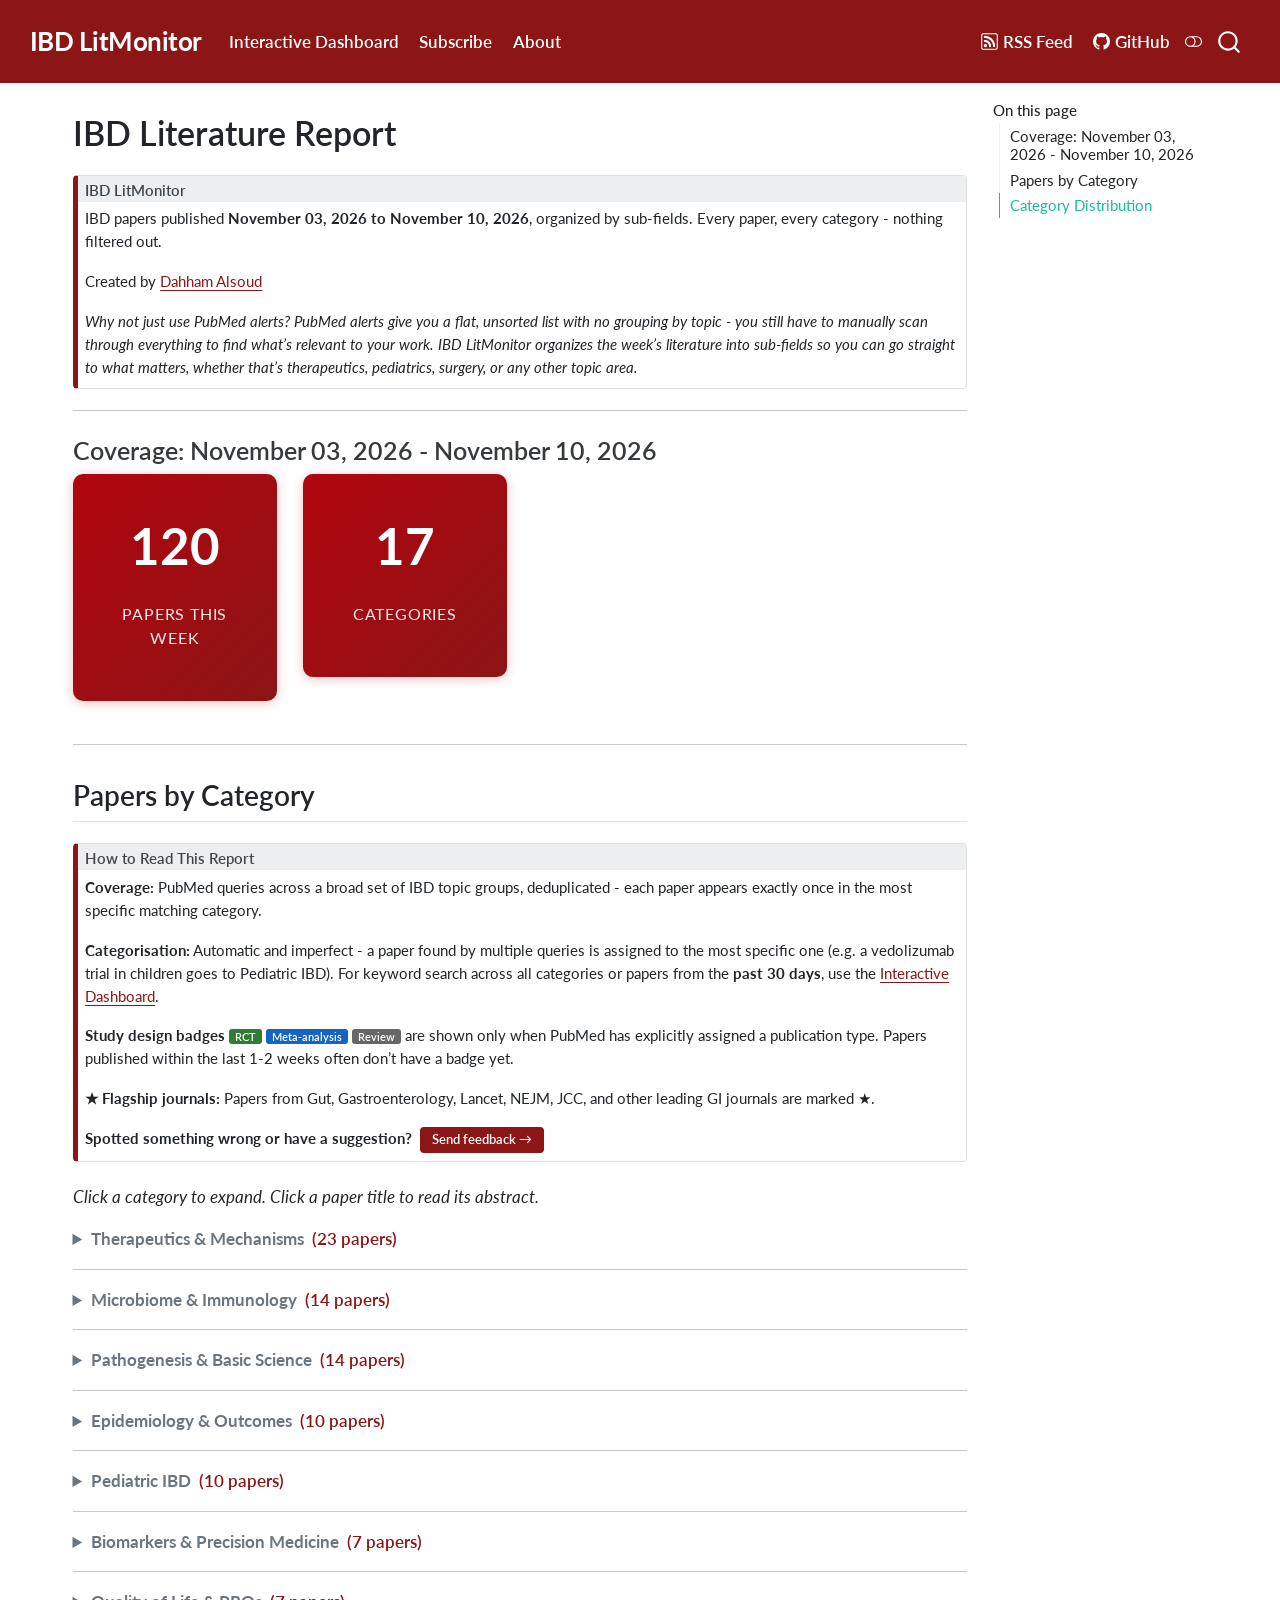
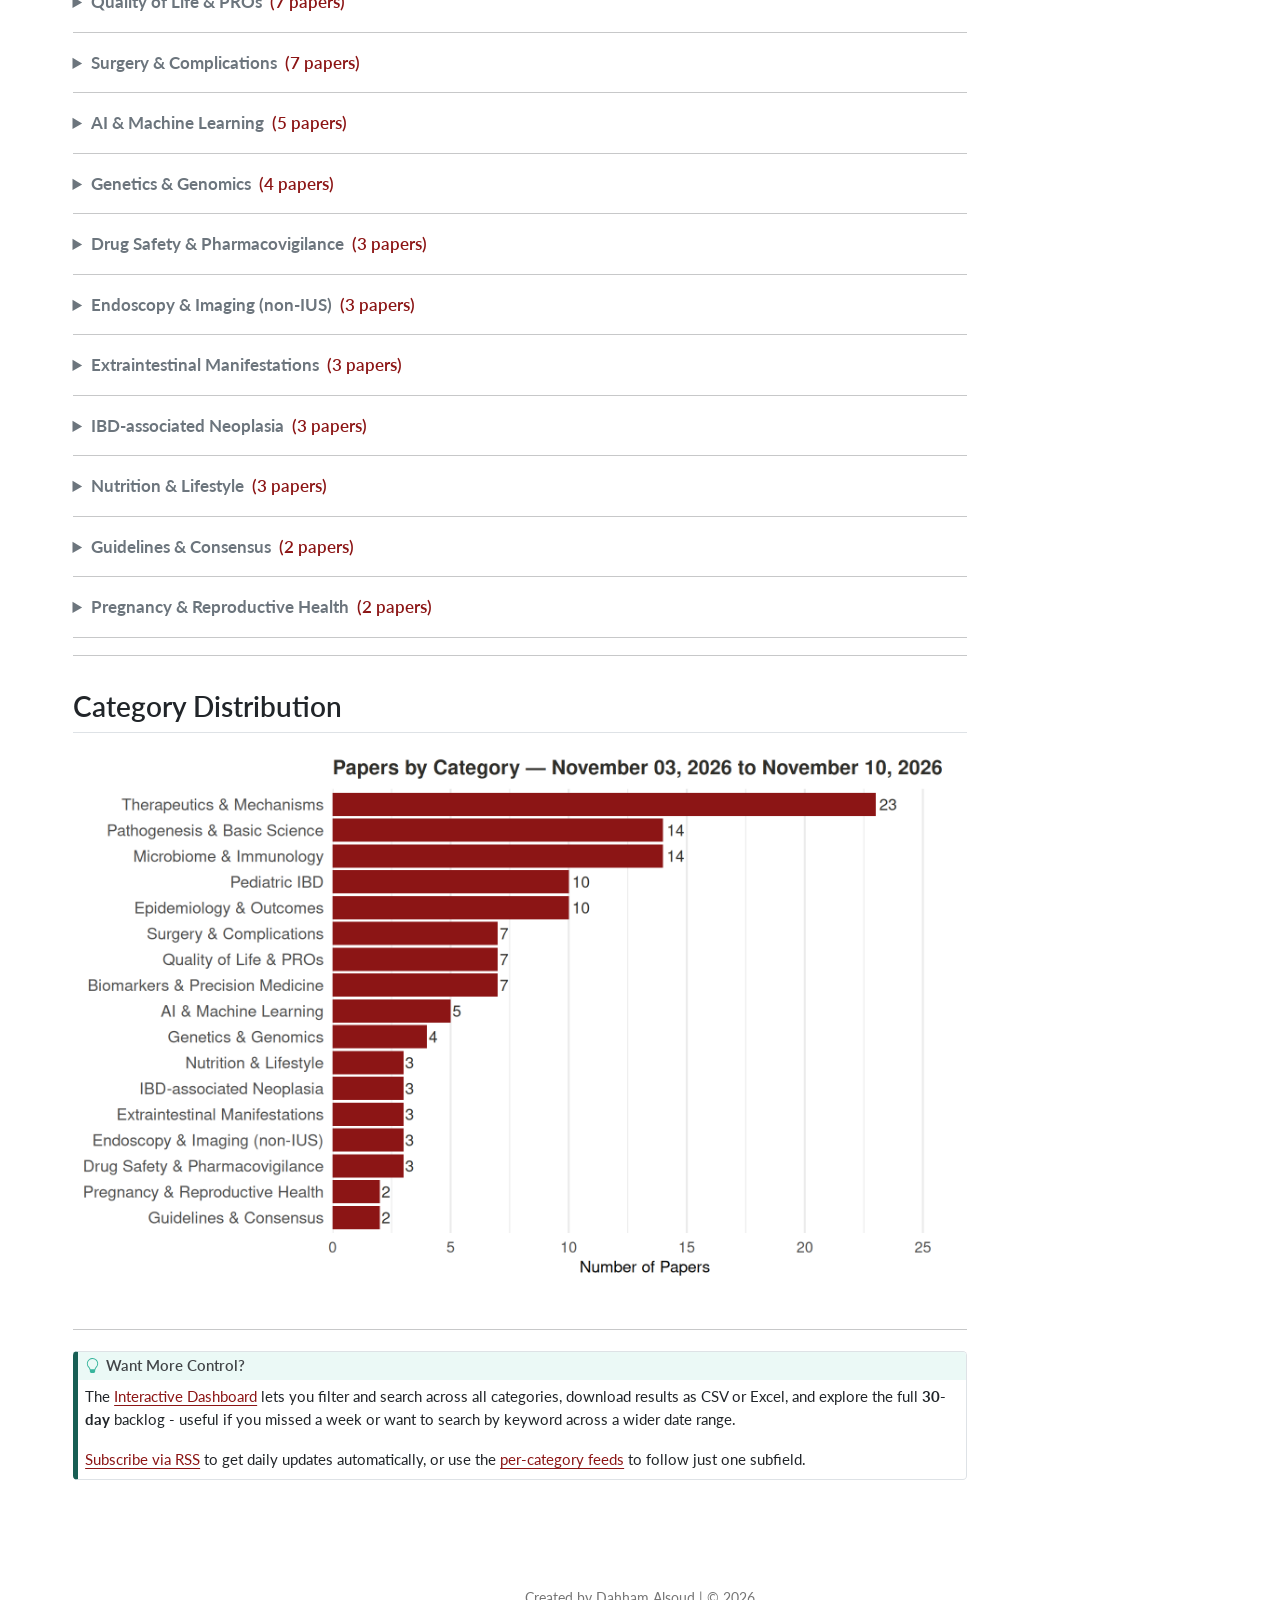
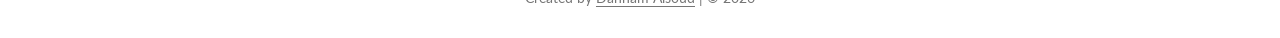
==== commit 768ac06a: "chore: daily report update 2026-11-10" ====
--- a/docs/index.html
+++ b/docs/index.html
@@ -311,7 +311,7 @@
     <h2 id="toc-title">On this page</h2>
    
   <ul>
-  <li><a href="#coverage-november-02-2026---november-09-2026" id="toc-coverage-november-02-2026---november-09-2026" class="nav-link active" data-scroll-target="#coverage-november-02-2026---november-09-2026">Coverage: November 02, 2026 - November 09, 2026</a></li>
+  <li><a href="#coverage-november-03-2026---november-10-2026" id="toc-coverage-november-03-2026---november-10-2026" class="nav-link active" data-scroll-target="#coverage-november-03-2026---november-10-2026">Coverage: November 03, 2026 - November 10, 2026</a></li>
   <li><a href="#papers-by-category" id="toc-papers-by-category" class="nav-link" data-scroll-target="#papers-by-category">Papers by Category</a></li>
   <li><a href="#category-distribution" id="toc-category-distribution" class="nav-link" data-scroll-target="#category-distribution">Category Distribution</a></li>
   </ul>
@@ -350,19 +350,19 @@
 </div>
 </div>
 <div class="callout-body-container callout-body">
-<p>IBD papers published <strong>November 02, 2026 to November 09, 2026</strong>, organized by sub-fields. Every paper, every category - nothing filtered out.</p>
+<p>IBD papers published <strong>November 03, 2026 to November 10, 2026</strong>, organized by sub-fields. Every paper, every category - nothing filtered out.</p>
 <p>Created by <strong><a href="https://dahhamalsoud.github.io/">Dahham Alsoud</a></strong></p>
 <p><em>Why not just use PubMed alerts? PubMed alerts give you a flat, unsorted list with no grouping by topic - you still have to manually scan through everything to find what’s relevant to your work. IBD LitMonitor organizes the week’s literature into sub-fields so you can go straight to what matters, whether that’s therapeutics, pediatrics, surgery, or any other topic area.</em></p>
 </div>
 </div>
 <hr>
-<section id="coverage-november-02-2026---november-09-2026" class="level3">
-<h3 class="anchored" data-anchor-id="coverage-november-02-2026---november-09-2026">Coverage: November 02, 2026 - November 09, 2026</h3>
+<section id="coverage-november-03-2026---november-10-2026" class="level3">
+<h3 class="anchored" data-anchor-id="coverage-november-03-2026---november-10-2026">Coverage: November 03, 2026 - November 10, 2026</h3>
 <div class="grid">
 <div class="g-col-3">
 <div class="stat-box">
 <div class="stat-number">
-<p>124</p>
+<p>120</p>
 </div>
 <div class="stat-label">
 <p>Papers This Week</p>
@@ -404,8 +404,24 @@
 <p><em>Click a category to expand. Click a paper title to read its abstract.</em></p>
 <details>
 <summary>
-<strong>Therapeutics &amp; Mechanisms</strong> &nbsp;<span style="color:#8C1515;font-weight:600;">(24 papers)</span>
-</summary>
+<strong>Therapeutics &amp; Mechanisms</strong> &nbsp;<span style="color:#8C1515;font-weight:600;">(23 papers)</span>
+</summary>
+<details>
+<summary>
+Comparative effectiveness of infliximab and tofacitinib in advanced therapy-naive and -exposed patients with ulcerative colitis: a multicenter real-world study.<span style="color:#b8860b;font-size:0.8em;margin-left:4px;" title="High-impact IBD/GI journal">★</span> <span style="color:#666;font-size:0.85em;font-weight:normal;"> Inflammatory bowel diseases &nbsp;|&nbsp; 2026-11-10</span>
+</summary>
+<div style="padding:0.6em 0.8em;background:#fdf8f8;border-left:3px solid #8C1515;margin:0.4em 0;">
+<p style="margin:0 0 0.5em 0;color:#444;">
+and Aim: Infliximab (IFX) and tofacitinib (TOF) are advanced therapies for ulcerative colitis (UC), but real-world comparative data by prior advanced therapy (AT) exposure remain limited. We compared effectiveness by prior AT exposure. This multicenter retrospective cohort study included adults with UC who initiated IFX or TOF between June 2010 and May 2025. The primary analysis was restricted to May 2018 onward, when both were available in Japan. AT-naive and AT-exposed cohorts were analyzed separately using overlap weighting. The primary outcome was corticosteroid-free clinical remission at week 52. Of 266 patients (137 IFX, 129 TOF), the primary analysis included 76 AT-naive (27 IFX, 49 TOF) and 120 AT-exposed (40 IFX, 80 TOF) patients. Week 14 remission did not differ significantly between treatments in either cohort. At week 52, remission numerically favored TOF in AT-naive patients (IFX, 43.9%; TOF, 64.5%; odds ratio [OR], 2.32; 95% CI, 0.84-6.44; P = .105), whereas remission was higher with TOF in the AT-exposed cohort (IFX, 19.0%; TOF, 38.8%; OR, 2.71; 95% CI, 1.08-6.80; nominal P = .034). Three-year treatment persistence did not differ significantly in either cohort but numerically favored TOF in AT-naive patients (IFX, 39.2%; TOF, 61.5%; hazard ratio, 0.64; 95% CI, 0.31-1.36). Multiple-imputation analyses yielded similar findings. Week 52 remission numerically favored TOF in AT-naive patients and was higher with TOF in AT-exposed patients. Clinically relevant differences in 3-year persistence could not be ruled out, particularly in AT-naive patients. These findings are exploratory.
+</p>
+<p style="margin:0;font-size:0.85em;color:#666;">
+<em>Mizuta N, Kinoshita N, Kakimoto K, Hara A, Ito H, Hongo H, Moriya K, Numa K, Nakazawa K, Koshiba R</em>
+</p>
+<p style="margin:0.5em 0 0 0;font-size:0.9em;">
+<a href="https://doi.org/10.1093/ibd/izag248" target="_blank">DOI: 10.1093/ibd/izag248</a> &nbsp;|&nbsp; <a href="https://pubmed.ncbi.nlm.nih.gov/43007333/" target="_blank">View on PubMed →</a>
+</p>
+</div>
+</details>
 <details>
 <summary>
 Peripheral T- and B-cell immune signatures associated with response to vedolizumab in ulcerative colitis.<span style="color:#b8860b;font-size:0.8em;margin-left:4px;" title="High-impact IBD/GI journal">★</span> <span style="color:#666;font-size:0.85em;font-weight:normal;"> Inflammatory bowel diseases &nbsp;|&nbsp; 2026-11-06</span>
@@ -664,38 +680,6 @@
 </details>
 <details>
 <summary>
-Shorter infliximab infusion times without premedication do not increase adverse reactions. <span style="color:#666;font-size:0.85em;font-weight:normal;"> Journal of pediatric gastroenterology and nutrition &nbsp;|&nbsp; 2026-11-02</span>
-</summary>
-<div style="padding:0.6em 0.8em;background:#fdf8f8;border-left:3px solid #8C1515;margin:0.4em 0;">
-<p style="margin:0 0 0.5em 0;color:#444;">
-Infliximab (IFX) infusions for paediatric inflammatory bowel disease (IBD) are resource intensive and time-intrusive on patient’s lives. Longer infusion times and administering routine pre-medications compound such timelines, despite limited supporting evidence. This study investigated whether discontinuing routine premedication and shortening IFX infusion durations increased infusion reaction rates. This retrospective comparative cohort study analysed data from 1083 IFX infusions (369 patients) at a single national referral centre. It compared a cohort receiving routine dual hydrocortisone/chlorphenamine premedication with longer infusion times (2.5 h induction/90 min maintenance; Group A) with a subsequent cohort without universal premedication and shorter infusions (2 h induction/60 min maintenance; Group B). The primary outcome was the rate of acute infusion reactions; secondary outcomes included anti-IFX antibody formation and rates of post-infusion reactions. There were 346 infusions in Group A and 737 infusions in Group B. Shorter infusions and omitting routine premedication did not increase acute infusion reaction rates (Group A: 1.5/100 vs.&nbsp;Group B: 1.1/100 infusions, p = 0.6; odds ratio 0.75 [0.24, 2.3]). Universal premedication neither reduced early anti-IFX antibody positivity by first maintenance dose (n = 51; 33% vs.&nbsp;17%, p = 0.23) nor overall antibody prevalence (31% vs.&nbsp;37%, p = 0.164). No reactions occurred during extended post-infusion observation periods in either group. Neither longer infusion times, universal pre-medication nor prolonged post-infusion observation significantly enhanced patient safety or reduced anti-drug antibody formation. Practice modification could reduce treatment burden for patients and families and improve healthcare efficiency.
-</p>
-<p style="margin:0;font-size:0.85em;color:#666;">
-<em>Lane M, Almaiman A, Obasi S, Broderick A, Bourke B, Dunne C, Fitzpatrick E, Stenke E, Stallard L, Quinn S</em>
-</p>
-<p style="margin:0.5em 0 0 0;font-size:0.9em;">
-<a href="https://doi.org/10.1002/jpn3.70642" target="_blank">DOI: 10.1002/jpn3.70642</a> &nbsp;|&nbsp; <a href="https://pubmed.ncbi.nlm.nih.gov/42969392/" target="_blank">View on PubMed →</a>
-</p>
-</div>
-</details>
-<details>
-<summary>
-A cross-sectional study on pharmacotherapy and predictors of clinical remission in patients with inflammatory bowel disease. <span style="color:#666;font-size:0.85em;font-weight:normal;"> Indian journal of pharmacology &nbsp;|&nbsp; 2026-11-02</span>
-</summary>
-<div style="padding:0.6em 0.8em;background:#fdf8f8;border-left:3px solid #8C1515;margin:0.4em 0;">
-<p style="margin:0 0 0.5em 0;color:#444;">
-Inflammatory bowel disease (IBD) is a chronic, progressive, and disabling disorder that includes ulcerative colitis and Crohn’s disease, characterized by periods of remission and relapse. Pharmacological management is the primary treatment option with the goal to induce mucosal healing and reduce relapse rates. The main objective of the present study was to determine the pattern of pharmacotherapy and to evaluate the factors that predict clinical remission in patients with IBD. A cross-sectional analysis was conducted involving fifty participants diagnosed with IBD. All the participants met predefined study inclusion criteria and voluntarily provided written informed consent. Data encompassing patient demographics, clinical parameters, prescribed medications, and ADRs were collected. The disease activity was evaluated using Simple Clinical Colitis Activity Index/Harvey-Bradshaw Index score. Univariate and multivariate logistic regression analysis was done to assess predictors of clinical remission. The commonly prescribed drugs were mesalamine in 72%, steroids in 50%, and azathioprine in 46% patients. 30% patients had an ADR to the prescribed drug; the most common ADR was anemia and pancytopenia with azathioprine use. 52% patients were in clinical remission. Univariate analysis identified medication adherence as a significant predictor, which was confirmed on multivariate analysis. Patient’s adherent to medication were 32 times more likely to be in remission compared to nonadherent patients. Mesalamine and azathioprine were the most commonly prescribed monotherapy drugs. The most frequently prescribed combination therapies were mesalamine in conjunction with either steroids or azathioprine. Adherence to medication was the only factor statistically significantly linked to achieving clinical remission of the disease.
-</p>
-<p style="margin:0;font-size:0.85em;color:#666;">
-<em>Shivanna A, Panchaksharimath P</em>
-</p>
-<p style="margin:0.5em 0 0 0;font-size:0.9em;">
-<a href="https://doi.org/10.4103/ijp.ijp_137_26" target="_blank">DOI: 10.4103/ijp.ijp_137_26</a> &nbsp;|&nbsp; <a href="https://pubmed.ncbi.nlm.nih.gov/42969993/" target="_blank">View on PubMed →</a>
-</p>
-</div>
-</details>
-<details>
-<summary>
 [Impact of tumor necrosis factor superfamily member 4 gene polymorphisms on the risk of Crohn’s disease and clinical efficacy of ustekinumab]. <span style="color:#666;font-size:0.85em;font-weight:normal;"> Zhonghua yi xue yi chuan xue za zhi = Zhonghua yixue yichuanxue zazhi = Chinese journal of medical genetics &nbsp;|&nbsp; 2026-11</span>
 </summary>
 <div style="padding:0.6em 0.8em;background:#fdf8f8;border-left:3px solid #8C1515;margin:0.4em 0;">
@@ -794,7 +778,7 @@
 <hr>
 <details>
 <summary>
-<strong>Microbiome &amp; Immunology</strong> &nbsp;<span style="color:#8C1515;font-weight:600;">(15 papers)</span>
+<strong>Microbiome &amp; Immunology</strong> &nbsp;<span style="color:#8C1515;font-weight:600;">(14 papers)</span>
 </summary>
 <details>
 <summary>
@@ -974,22 +958,6 @@
 </details>
 <details>
 <summary>
-Loss of T cell-intrinsic Keap1 alleviates colitis by suppressing Th17 differentiation and enhancing regulatory T cell functions. <span style="color:#666;font-size:0.85em;font-weight:normal;"> Redox biology &nbsp;|&nbsp; 2026-10-27</span>
-</summary>
-<div style="padding:0.6em 0.8em;background:#fdf8f8;border-left:3px solid #8C1515;margin:0.4em 0;">
-<p style="margin:0 0 0.5em 0;color:#444;">
-Ulcerative colitis (UC) is a form of inflammatory bowel disease (IBD) characterized by chronic inflammation in the colon. In this study, we elucidate the roles of antioxidation proteins Kelch-like ECH-associated protein 1 (Keap1) and nuclear factor erythroid 2-related factor 2 (Nrf2) in modulating CD4+ T cell differentiation and intestinal inflammation in UC. Using mice with T cell-specific deletion of Keap1 or Nrf2, we demonstrate that T cell-intrinsic Nrf2 levels influence T helper (Th) cell differentiation, intestinal inflammation and colitis disease outcome. Loss of Keap1 in T cells suppressed proinflammatory Th1 and Th17 subset differentiation, while promoting induced regulatory T-cell (iTreg) generation in an Nrf2-dependent manner, thereby alleviating intestinal inflammation and protecting against colitis. Mechanistic analyses revealed that Keap1 deletion was associated with metabolic reprogramming in iTregs, characterized by increased glutamine utilization and enhanced mitochondrial respiration, suggesting that these metabolic changes may contribute to enhanced iTreg generation. Further, analyses of UC patient tissues and omics datasets revealed increased Nrf2 gene expression and enrichment of Nrf2-associated transcriptional signatures in colonic Tregs, correlating with Foxp3 expression. In summary, our findings identify Keap1-Nrf2 axis as an important regulator of iTreg generation and function, suggesting that targeting this pathway may represent a potential therapeutic strategy for IBD.
-</p>
-<p style="margin:0;font-size:0.85em;color:#666;">
-<em>Dasgupta D, Tripathi A, Griffard-Smith R, Dahabieh MS, Saif MSI, Roy BC, Burt E, Ellis A, Sheldon RD, Dhorajiya P</em>
-</p>
-<p style="margin:0.5em 0 0 0;font-size:0.9em;">
-<a href="https://doi.org/10.1016/j.redox.2026.104461" target="_blank">DOI: 10.1016/j.redox.2026.104461</a> &nbsp;|&nbsp; <a href="https://pubmed.ncbi.nlm.nih.gov/42970945/" target="_blank">View on PubMed →</a>
-</p>
-</div>
-</details>
-<details>
-<summary>
 Dietary fiber, gut microbiota, and host immunity: the immunomodulatory roles of short-chain fatty acids.<span style="background:#666;color:#fff;font-size:0.72em;font-weight:600;padding:1px 6px;border-radius:3px;margin-left:4px;">Review</span> <span style="color:#666;font-size:0.85em;font-weight:normal;"> Frontiers in nutrition &nbsp;|&nbsp; 2026-10-23</span>
 </summary>
 <div style="padding:0.6em 0.8em;background:#fdf8f8;border-left:3px solid #8C1515;margin:0.4em 0;">
@@ -1040,7 +1008,7 @@
 <hr>
 <details>
 <summary>
-<strong>Pathogenesis &amp; Basic Science</strong> &nbsp;<span style="color:#8C1515;font-weight:600;">(13 papers)</span>
+<strong>Pathogenesis &amp; Basic Science</strong> &nbsp;<span style="color:#8C1515;font-weight:600;">(14 papers)</span>
 </summary>
 <details>
 <summary>
@@ -1188,6 +1156,22 @@
 </details>
 <details>
 <summary>
+Enteric Neurons and Glial Cells Are Partially Protected in P2X7 Receptor-Deficient Mice With Ulcerative Colitis. <span style="color:#666;font-size:0.85em;font-weight:normal;"> Neurogastroenterology and motility &nbsp;|&nbsp; 2026-11</span>
+</summary>
+<div style="padding:0.6em 0.8em;background:#fdf8f8;border-left:3px solid #8C1515;margin:0.4em 0;">
+<p style="margin:0 0 0.5em 0;color:#444;">
+Inflammatory bowel diseases, such as colitis, cause enteric nervous system dysfunction. Purinergic signaling through the P2X7 receptor (P2X7R) is activated during intestinal inflammation by extracellular ATP, but its role in chronic colitis remains unclear. Investigate the effects of an experimental colitis model on the ENS from mice knockout (KO) of P2X7R. Colitis was induced in wild-type (WT) and KO mice by three cycles of Dextran Sodium Sulfate (DSS) (Cycles 1 and 2, 2% and Cycle 3, 1.5%) dissolved in drinking water for 5 days, followed by drinking water for the next 14 days (KO/DSS and WT/DSS groups). The KO/SHAM and WT/SHAM groups received water during the same period. The animals were euthanized after 57 days, and the distal colon was collected. Disease activity index and histological analysis were performed. Whole-mount preparations of the myenteric plexus were analyzed by immunofluorescence for neuronal nitric oxide synthase (nNOS), acetylcholine transferase (ChAT), β3-Tubulin, P2X7R, glial fibrillary acidic protein (GFAP), and S100β, and the inflammasome component NLRP3. Neuronal and glial densities were quantified. Chronic DSS-induced colitis decreased the nitrergic and cholinergic neurons, β3-tubulin-ir neurons, and GFAP-ir and S100β glial cells in WT/DSS and KO/DSS groups. P2X7R-ir cells decreased in WT/DSS animals, and NLRP3-ir cells increased mostly in WT/DSS, indicating inflammasome activation. There were changes in neuronal profile areas. These findings were significantly attenuated in P2X7R KO mice, indicating neuronal protection during chronic inflammation. Experimental colitis affected the ENS of the distal colon. A slight neuronal attenuation of nNOS-expressing neurons was observed in the P2X7RKO.
+</p>
+<p style="margin:0;font-size:0.85em;color:#666;">
+<em>Souza RF, Caetano MAF, De Paulo CB, Castelucci P</em>
+</p>
+<p style="margin:0.5em 0 0 0;font-size:0.9em;">
+<a href="https://doi.org/10.1111/nmo.70499" target="_blank">DOI: 10.1111/nmo.70499</a> &nbsp;|&nbsp; <a href="https://pubmed.ncbi.nlm.nih.gov/43004949/" target="_blank">View on PubMed →</a>
+</p>
+</div>
+</details>
+<details>
+<summary>
 Potential Anti-inflammatory Compounds in Shaoyao Decoction to Treat Ulcerative Colitis Explored by Bioaffinity Ultrafiltration Liquid Chromatography-Mass Spectrometry With Multiple Drug Targets. <span style="color:#666;font-size:0.85em;font-weight:normal;"> Journal of separation science &nbsp;|&nbsp; 2026-11</span>
 </summary>
 <div style="padding:0.6em 0.8em;background:#fdf8f8;border-left:3px solid #8C1515;margin:0.4em 0;">
@@ -1254,7 +1238,7 @@
 <hr>
 <details>
 <summary>
-<strong>Epidemiology &amp; Outcomes</strong> &nbsp;<span style="color:#8C1515;font-weight:600;">(12 papers)</span>
+<strong>Epidemiology &amp; Outcomes</strong> &nbsp;<span style="color:#8C1515;font-weight:600;">(10 papers)</span>
 </summary>
 <details>
 <summary>
@@ -1338,38 +1322,6 @@
 </details>
 <details>
 <summary>
-Cumulative incidence of perianal manifestations in pediatric-onset inflammatory bowel disease: A nationwide Swedish cohort study. <span style="color:#666;font-size:0.85em;font-weight:normal;"> Journal of pediatric gastroenterology and nutrition &nbsp;|&nbsp; 2026-11-02</span>
-</summary>
-<div style="padding:0.6em 0.8em;background:#fdf8f8;border-left:3px solid #8C1515;margin:0.4em 0;">
-<p style="margin:0 0 0.5em 0;color:#444;">
-Perianal disease is a recognized complication of pediatric Crohn’s disease (CD), but data on ulcerative colitis (UC) and inflammatory bowel disease unclassified (IBD-U) are limited. We examined the occurrence of perianal disease before, at, and after diagnosis of pediatric-onset IBD compared with matched (age, sex, and geographical region) population comparators. Using Swedish nationwide registers, we identified 3501 children with CD, 3821 with UC, and 1081 with IBD-U diagnosed 1990 to 2019, and 81,861 matched IBD-free individuals. The 10-year cumulative incidence of perianal disease was 24.8% in CD, 13.4% in IBD-U, and 7.4% in UC, compared with 1.1% in comparators. Fistula incidences were 18.1%, 7.1%, 2.9%, and 0.3%. Perianal disease was associated with subsequent diagnostic reclassification, particularly from UC and IBD-U to CD. Perianal disease is common in pediatric CD and occurs substantially more often in UC and IBD-U than in the general population, highlighting its clinical relevance across pediatric IBD subtypes.
-</p>
-<p style="margin:0;font-size:0.85em;color:#666;">
-<em>Everhov ÅH, Söderling J, Nordenvall C, Ludvigsson JF, Myrelid P, Olén O</em>
-</p>
-<p style="margin:0.5em 0 0 0;font-size:0.9em;">
-<a href="https://doi.org/10.1002/jpn3.70640" target="_blank">DOI: 10.1002/jpn3.70640</a> &nbsp;|&nbsp; <a href="https://pubmed.ncbi.nlm.nih.gov/42969417/" target="_blank">View on PubMed →</a>
-</p>
-</div>
-</details>
-<details>
-<summary>
-Things We Do for No Reason™: Routinely withholding IV iron in hospitalized patients with infection. <span style="color:#666;font-size:0.85em;font-weight:normal;"> Journal of hospital medicine &nbsp;|&nbsp; 2026-11-01</span>
-</summary>
-<div style="padding:0.6em 0.8em;background:#fdf8f8;border-left:3px solid #8C1515;margin:0.4em 0;">
-<p style="margin:0 0 0.5em 0;color:#444;">
-Withholding intravenous (IV) iron to treat iron-deficiency anemia (IDA) is a common practice in patients hospitalized with acute bacterial infection, driven by the theoretical risk from in vitro studies that iron may support bacterial growth. However, IV iron administration is beneficial for multiple patient populations with IDA, such as heart failure with reduced ejection fraction, chronic kidney disease, inflammatory bowel disease, and malignancy. Additionally, recent data suggest that administering IV iron in patients with infections does not worsen clinical outcomes. Routine withholding of IV iron in patients with adequately controlled infections should be avoided.
-</p>
-<p style="margin:0;font-size:0.85em;color:#666;">
-<em>Cool JA, Shi LZ, Freed JA, Auron M, Nelson RE</em>
-</p>
-<p style="margin:0.5em 0 0 0;font-size:0.9em;">
-<a href="https://doi.org/10.1002/jhm.70530" target="_blank">DOI: 10.1002/jhm.70530</a> &nbsp;|&nbsp; <a href="https://pubmed.ncbi.nlm.nih.gov/42968422/" target="_blank">View on PubMed →</a>
-</p>
-</div>
-</details>
-<details>
-<summary>
 Risk of perianal penetrating complications among adult patients with non-penetrating Crohn’s disease initiating advanced therapies: a retrospective cohort study.<span style="color:#b8860b;font-size:0.8em;margin-left:4px;" title="High-impact IBD/GI journal">★</span> <span style="color:#666;font-size:0.85em;font-weight:normal;"> Journal of Crohn’s &amp; colitis &nbsp;|&nbsp; 2026-11</span>
 </summary>
 <div style="padding:0.6em 0.8em;background:#fdf8f8;border-left:3px solid #8C1515;margin:0.4em 0;">
@@ -1452,7 +1404,7 @@
 <hr>
 <details>
 <summary>
-<strong>Pediatric IBD</strong> &nbsp;<span style="color:#8C1515;font-weight:600;">(11 papers)</span>
+<strong>Pediatric IBD</strong> &nbsp;<span style="color:#8C1515;font-weight:600;">(10 papers)</span>
 </summary>
 <details>
 <summary>
@@ -1552,38 +1504,6 @@
 </details>
 <details>
 <summary>
-A stability-selected seven-gene transcriptomic panel in ulcerative colitis: Nested discovery and multicohort external evaluation. <span style="color:#666;font-size:0.85em;font-weight:normal;"> Science progress &nbsp;|&nbsp; 2026-11-02</span>
-</summary>
-<div style="padding:0.6em 0.8em;background:#fdf8f8;border-left:3px solid #8C1515;margin:0.4em 0;">
-<p style="margin:0 0 0.5em 0;color:#444;">
-ObjectiveTo derive a stable mucosal transcriptomic panel for ulcerative colitis (UC) using leakage-resistant feature selection and to evaluate its performance across independent cohorts.MethodsThis secondary model-development study used human colonic mucosal transcriptomic data from GSE206171 (59 UC and 19 controls) for discovery. Twenty repetitions of five-fold outer cross-validation repeated differential-expression screening, candidate construction, feature ranking, scaling, and inner-CV tuning within each training fold. Genes selected in at least 70% of 100 outer folds defined the high-stability panel. Fixed coefficients were evaluated in GSE47908, GSE75214, GSE16879, and GSE243625. Secondary analyses examined published and inflammatory comparators, disease activity, immune enrichment, and donor-level SCP259 expression.ResultsThe fully nested pipeline yielded a mean AUC of 0.832 (SD 0.052; repeat-level 2.5th-97.5th percentiles 0.741-0.898). Seven genes met the 70% stability threshold: CASP1, SAA1, LCN2, DUOX2, LPCAT3, IDO1, and DEFA6. AUCs were 0.944-0.971 for disease or activity contrasts in GSE47908 and GSE75214. In GSE243625, participant-aware AUCs were 0.951 for inflamed UC mucosa versus healthy controls and 0.964 for paired inflamed versus macroscopically non-inflamed UC mucosa, but 0.529 for non-inflamed UC mucosa versus healthy controls; all 15 paired participants had higher scores in inflamed mucosa (P = 6.10 × 10-5). Baseline infliximab-response discrimination was poor (AUC 0.469). No AUC difference versus inflammatory comparators or three published UC signatures remained significant after multiple-testing correction in independent-sample comparisons. The panel-Mayo correlation (rho=0.714) was weaker than that for CXCL8 (rho=0.791).ConclusionsRepeated nested selection identified a seven-gene panel with consistent discrimination for active UC mucosal contrasts. Near-chance separation of macroscopically non-inflamed UC from healthy mucosa and the negative treatment-response result indicate that the score mainly reflects active mucosal inflammation and requires prospective fixed-reference evaluation before clinical use.
-</p>
-<p style="margin:0;font-size:0.85em;color:#666;">
-<em>Wang J, Xu R, Liu R, Li W, Yang Y, Liang J, Shi X, Gao Y, Wang B, Chen Q</em>
-</p>
-<p style="margin:0.5em 0 0 0;font-size:0.9em;">
-<a href="https://doi.org/10.1177/00368504261504475" target="_blank">DOI: 10.1177/00368504261504475</a> &nbsp;|&nbsp; <a href="https://pubmed.ncbi.nlm.nih.gov/42970824/" target="_blank">View on PubMed →</a>
-</p>
-</div>
-</details>
-<details>
-<summary>
-Atypical X-Linked Severe Combined Immunodeficiency in a Patient With Early-Onset Inflammatory Bowel Disease.<span style="background:#666;color:#fff;font-size:0.72em;font-weight:600;padding:1px 6px;border-radius:3px;margin-left:4px;">Case report</span> <span style="color:#666;font-size:0.85em;font-weight:normal;"> American journal of medical genetics. Part A &nbsp;|&nbsp; 2026-11-02</span>
-</summary>
-<div style="padding:0.6em 0.8em;background:#fdf8f8;border-left:3px solid #8C1515;margin:0.4em 0;">
-<p style="margin:0 0 0.5em 0;color:#444;">
-Primary immunodeficiency disorders may present with gastrointestinal inflammation resembling inflammatory bowel disease (IBD), particularly in patients with pediatric or very-early-onset disease. We report a 24-year-old male with lifelong immune dysregulation and early-onset IBD who was ultimately found to carry a hemizygous intronic IL2RG variant (c.270-14C&gt;G). Despite extensive infectious complications, lymphoproliferative disease, and chronic lung pathology, his Crohn’s-like intestinal inflammation had been managed successfully with azathioprine. Genome sequencing followed by RNA analysis demonstrated that the IL2RG variant introduced a cryptic splice acceptor site, causing aberrant splicing, intron retention, and a premature stop codon, confirming a diagnosis of atypical or hypomorphic X-linked severe combined immunodeficiency (X-SCID). This case expands the phenotypic spectrum of X-SCID to include chronic IBD-like enterocolitis and underscores the diagnostic utility of comprehensive genomic and transcriptomic testing in patients with complex, unexplained immune and gastrointestinal disease. Recognition of atypical presentations of X-SCID has implications for surveillance, prognosis, and consideration of definitive therapies.
-</p>
-<p style="margin:0;font-size:0.85em;color:#666;">
-<em>Fainguersch A, Foltz J, Wilson TE, Lau SA, Zhao X, Thornton CA, Driver M, Jin JJ, Molleston JP, Zhang X</em>
-</p>
-<p style="margin:0.5em 0 0 0;font-size:0.9em;">
-<a href="https://doi.org/10.1002/ajmg.a.70352" target="_blank">DOI: 10.1002/ajmg.a.70352</a> &nbsp;|&nbsp; <a href="https://pubmed.ncbi.nlm.nih.gov/42969327/" target="_blank">View on PubMed →</a>
-</p>
-</div>
-</details>
-<details>
-<summary>
 ECCO Topical Review: Inflammatory Bowel Disease-Like Patterns of Drug Colitis with Practical Guidance and a Focus on Immune Checkpoint Inhibitor-Induced Enterocolitis.<span style="background:#666;color:#fff;font-size:0.72em;font-weight:600;padding:1px 6px;border-radius:3px;margin-left:4px;">Review</span><span style="color:#b8860b;font-size:0.8em;margin-left:4px;" title="High-impact IBD/GI journal">★</span> <span style="color:#666;font-size:0.85em;font-weight:normal;"> Journal of Crohn’s &amp; colitis &nbsp;|&nbsp; 2026-11</span>
 </summary>
 <div style="padding:0.6em 0.8em;background:#fdf8f8;border-left:3px solid #8C1515;margin:0.4em 0;">
@@ -1616,6 +1536,22 @@
 </details>
 <details>
 <summary>
+Serum vitamins and inflammatory bowel disease in children: a case-control study.<span style="background:#666;color:#fff;font-size:0.72em;font-weight:600;padding:1px 6px;border-radius:3px;margin-left:4px;">Observational study</span> <span style="color:#666;font-size:0.85em;font-weight:normal;"> Frontiers in immunology &nbsp;|&nbsp; 2026-10-26</span>
+</summary>
+<div style="padding:0.6em 0.8em;background:#fdf8f8;border-left:3px solid #8C1515;margin:0.4em 0;">
+<p style="margin:0 0 0.5em 0;color:#444;">
+Micronutrient deficiencies are common in pediatric inflammatory bowel disease (IBD), yet data on multiple vitamin profiles remain limited. This study aimed to comprehensively evaluate serum vitamin levels in children with IBD and explore their associations with immune cell profiles. A retrospective observational study was conducted at the Children’s Hospital Affiliated to Zhengzhou University. A total of 46 children diagnosed with IBD who had vitamin profiling were enrolled between March 2022 and March 2026. A control group of 46 healthy children, who underwent health check-ups and vitamin assessments during the same period, were also included, matched 1:1 for age and sex. Clinical and laboratory data were retrieved from the hospital’s electronic medical record system. Serum levels of vitamins A, D, E, K, B1, B2, B3, B5, 5-methyltetrahydrofolate, and C were measured using ultra-high performance liquid chromatography-tandem mass spectrometry. Compared with controls, IBD patients had significantly lower vitamin A (VA) and vitamin C (VC) levels, while vitamin E (VE) levels were higher (all P &lt; 0.05). Deficiency rates of VA (76.1% vs.&nbsp;28.3%), VC (50.0% vs.&nbsp;26.1%), and vitamin D (41.3% vs.&nbsp;21.7%) were significantly increased in the IBD group (all P &lt; 0.05). Within the IBD cohort, VA, VD, and VC levels correlated significantly with neutrophil and lymphocyte percentages. Multivariate logistic regression identified lower VA level (OR = 0.159, 95% CI: 0.032-0.792, P = 0.025) and VA deficiency (OR = 7.800, 95% CI: 1.735-35.055, P = 0.007) as factors independently associated with IBD. Pediatric IBD patients exhibit significant deficiencies in VA, VC, and VD, and within the IBD cohort, these vitamins (VA, VD, and VC) correlate significantly with neutrophil and lymphocyte percentages. Multivariate regression suggests a potential independent association between VA status and pediatric IBD, though these are preliminary observational findings. This study provides preliminary multi-vitamin profiling data for pediatric IBD, highlighting the need for attention to VA and VC deficiencies alongside routine VD monitoring. Further validation in larger multicenter cohorts is required.
+</p>
+<p style="margin:0;font-size:0.85em;color:#666;">
+<em>Li X, Li T, Wang Y, Li Y, Zhang S, Yan W, Ma Y, Li Z, Yang J, Jin Z</em>
+</p>
+<p style="margin:0.5em 0 0 0;font-size:0.9em;">
+<a href="https://doi.org/10.3389/fimmu.2026.1903865" target="_blank">DOI: 10.3389/fimmu.2026.1903865</a> &nbsp;|&nbsp; <a href="https://pubmed.ncbi.nlm.nih.gov/43005249/" target="_blank">View on PubMed →</a>
+</p>
+</div>
+</details>
+<details>
+<summary>
 Context-dependent functions of insulin, IGF, and GLP signaling in inflammatory bowel disease: linking metabolism, immunity, and intestinal homeostasis.<span style="background:#666;color:#fff;font-size:0.72em;font-weight:600;padding:1px 6px;border-radius:3px;margin-left:4px;">Review</span> <span style="color:#666;font-size:0.85em;font-weight:normal;"> Frontiers in immunology &nbsp;|&nbsp; 2026-10-21</span>
 </summary>
 <div style="padding:0.6em 0.8em;background:#fdf8f8;border-left:3px solid #8C1515;margin:0.4em 0;">
@@ -1634,7 +1570,7 @@
 <hr>
 <details>
 <summary>
-<strong>Biomarkers &amp; Precision Medicine</strong> &nbsp;<span style="color:#8C1515;font-weight:600;">(9 papers)</span>
+<strong>Biomarkers &amp; Precision Medicine</strong> &nbsp;<span style="color:#8C1515;font-weight:600;">(7 papers)</span>
 </summary>
 <details>
 <summary>
@@ -1654,7 +1590,23 @@
 </details>
 <details>
 <summary>
-Response to Letter “Visceral adiposity in pediatric Crohn disease: phenotype or disease-activity biomarker?”.<span style="color:#b8860b;font-size:0.8em;margin-left:4px;" title="High-impact IBD/GI journal">★</span> <span style="color:#666;font-size:0.85em;font-weight:normal;"> Inflammatory bowel diseases &nbsp;|&nbsp; 2026-11-06</span>
+Epigenetic and Post-Transcriptional Regulation of Autophagy in Inflammatory Bowel Disease.<span style="background:#666;color:#fff;font-size:0.72em;font-weight:600;padding:1px 6px;border-radius:3px;margin-left:4px;">Review</span> <span style="color:#666;font-size:0.85em;font-weight:normal;"> Gastroenterology research and practice &nbsp;|&nbsp; 2026-11-08</span>
+</summary>
+<div style="padding:0.6em 0.8em;background:#fdf8f8;border-left:3px solid #8C1515;margin:0.4em 0;">
+<p style="margin:0 0 0.5em 0;color:#444;">
+Inflammatory bowel disease (IBD), principally comprising Crohn’s disease (CD) and ulcerative colitis (UC), encompasses chronic immune-mediated inflammatory disorders of the gastrointestinal tract. Genome-wide association studies have identified hundreds of susceptibility loci associated with IBD. Recent studies have highlighted the critical importance of autophagy in maintaining intestinal epithelial homeostasis, regulating host-microbiota interactions, coordinating immune responses and restricting microbial pathogens. Furthermore, emerging evidence indicates that classical epigenetic mechanisms and post-transcriptional regulators may influence autophagy-related pathways in IBD and thereby shape intestinal inflammatory responses. This review critically evaluates current evidence linking epigenetic and post-transcriptional regulation to autophagy in IBD, distinguishes established mechanisms from indirect associations and discusses their mechanistic and translational implications.
+</p>
+<p style="margin:0;font-size:0.85em;color:#666;">
+<em>Liu Y, Jiang W, Zhou J, Xun F, Li H, Li Y, Zhang J, Qian Y, Wang H</em>
+</p>
+<p style="margin:0.5em 0 0 0;font-size:0.9em;">
+<a href="https://doi.org/10.1155/grp/7973438" target="_blank">DOI: 10.1155/grp/7973438</a> &nbsp;|&nbsp; <a href="https://pubmed.ncbi.nlm.nih.gov/43005532/" target="_blank">View on PubMed →</a>
+</p>
+</div>
+</details>
+<details>
+<summary>
+Response to Letter “Visceral adiposity in pediatric Crohn disease: phenotype or disease-activity biomarker?”.<span style="background:#666;color:#fff;font-size:0.72em;font-weight:600;padding:1px 6px;border-radius:3px;margin-left:4px;">Letter</span><span style="color:#b8860b;font-size:0.8em;margin-left:4px;" title="High-impact IBD/GI journal">★</span> <span style="color:#666;font-size:0.85em;font-weight:normal;"> Inflammatory bowel diseases &nbsp;|&nbsp; 2026-11-06</span>
 </summary>
 <div style="padding:0.6em 0.8em;background:#fdf8f8;border-left:3px solid #8C1515;margin:0.4em 0;">
 <p style="margin:0 0 0.5em 0;color:#444;">
@@ -1702,81 +1654,733 @@
 </details>
 <details>
 <summary>
-Visceral adiposity in pediatric Crohn disease: phenotype or disease-activity biomarker?<span style="background:#666;color:#fff;font-size:0.72em;font-weight:600;padding:1px 6px;border-radius:3px;margin-left:4px;">Editorial</span><span style="color:#b8860b;font-size:0.8em;margin-left:4px;" title="High-impact IBD/GI journal">★</span> <span style="color:#666;font-size:0.85em;font-weight:normal;"> Inflammatory bowel diseases &nbsp;|&nbsp; 2026-11-02</span>
+Identification of Potential Biomarkers for Ulcerative Colitis and Analysis of Immune Cell Infiltration: A Study Based on Data-Independent Acquisition Proteomics and the GEO Public Database. <span style="color:#666;font-size:0.85em;font-weight:normal;"> Proteomics. Clinical applications &nbsp;|&nbsp; 2026-11</span>
+</summary>
+<div style="padding:0.6em 0.8em;background:#fdf8f8;border-left:3px solid #8C1515;margin:0.4em 0;">
+<p style="margin:0 0 0.5em 0;color:#444;">
+Ulcerative colitis (UC) is a challenging inflammatory bowel disease characterized by chronic inflammation of the colon’s mucosal layer. Despite advances in medical research, UC lacks definitive diagnostic tests and targeted treatments. This study aimed to preliminarily explore non-invasive potential biomarkers for UC based on proteomic analysis and publicly available GEO datasets. Bioinformatics analyses including ssGSEA for immune infiltration assessment, Spearman correlation analysis, ROC analysis, GSEA, and in silico drug prediction were performed. Four candidate hub genes (KRT17, TCEA3, ACP5, and ACOT13) were identified. ROC analysis demonstrated their potential clinical diagnostic value, and GSEA revealed their association with inflammatory pathways. A total of 28 potential compounds targeting these biomarkers were predicted, among which cinacalcet was selected as a priority candidate drug for further research. The identified hub genes have the potential to act as non-invasive candidate biomarkers for the early diagnosis of UC.
+</p>
+<p style="margin:0;font-size:0.85em;color:#666;">
+<em>Wang S, Deng H, Sun D</em>
+</p>
+<p style="margin:0.5em 0 0 0;font-size:0.9em;">
+<a href="https://doi.org/10.1002/prca.70061" target="_blank">DOI: 10.1002/prca.70061</a> &nbsp;|&nbsp; <a href="https://pubmed.ncbi.nlm.nih.gov/42974952/" target="_blank">View on PubMed →</a>
+</p>
+</div>
+</details>
+<details>
+<summary>
+Ulcerative colitis imaging via a ratiometric fluorescent probe with large emission shift for SO2 sensing. <span style="color:#666;font-size:0.85em;font-weight:normal;"> Talanta &nbsp;|&nbsp; 2026-10-31</span>
+</summary>
+<div style="padding:0.6em 0.8em;background:#fdf8f8;border-left:3px solid #8C1515;margin:0.4em 0;">
+<p style="margin:0 0 0.5em 0;color:#444;">
+Sulfur dioxide (SO2) serves as a gaseous signaling molecule that exerts pivotal regulatory functions in diverse physiological and pathological processes and has emerged as a novel gaseous biomarker associated with multiple inflammatory and hepatic diseases. Ulcerative colitis (UC), a diffuse inflammatory bowel disease primarily affecting the colonic mucosa, manifests as chronic inflammation. However, direct ratiometric visualization of SO2 in UC lesions has remained challenging due to the scarcity of ratiometric fluorescent probes with large emission shifts suitable for in vivo imaging. Herein, we present SL, a ratiometric fluorescent probe that reports SO2 via analyte-induced dual-emission rearrangement with a large spectral shift. Using SL, we captured dynamic SO2 signals at the cellular level and visualized endogenous SO2 changes in UC mice. These findings demonstrate that SL enables the examination of SO2 dynamics in living systems and may facilitate investigations of SO2-associated signaling events in inflammatory pathological contexts.
+</p>
+<p style="margin:0;font-size:0.85em;color:#666;">
+<em>Long S, Gao S, Liu Y, Zhang J, Shi H, Wang A, Zhang Y, Chen W, Zhou J</em>
+</p>
+<p style="margin:0.5em 0 0 0;font-size:0.9em;">
+<a href="https://doi.org/10.1016/j.talanta.2026.130892" target="_blank">DOI: 10.1016/j.talanta.2026.130892</a> &nbsp;|&nbsp; <a href="https://pubmed.ncbi.nlm.nih.gov/42994316/" target="_blank">View on PubMed →</a>
+</p>
+</div>
+</details>
+</details>
+<hr>
+<details>
+<summary>
+<strong>Quality of Life &amp; PROs</strong> &nbsp;<span style="color:#8C1515;font-weight:600;">(7 papers)</span>
+</summary>
+<details>
+<summary>
+Beyond the gut: neuroinflammation as a driver of anxiety and depression in inflammatory bowel disease.<span style="background:#666;color:#fff;font-size:0.72em;font-weight:600;padding:1px 6px;border-radius:3px;margin-left:4px;">Review</span> <span style="color:#666;font-size:0.85em;font-weight:normal;"> The Biochemical journal &nbsp;|&nbsp; 2026-12</span>
+</summary>
+<div style="padding:0.6em 0.8em;background:#fdf8f8;border-left:3px solid #8C1515;margin:0.4em 0;">
+<p style="margin:0 0 0.5em 0;color:#444;">
+Anxiety and depression frequently co-occur with inflammatory bowel disease (IBD), with prevalence rates substantially higher than in the general population. Emerging evidence further indicates that active IBD is associated with more severe psychological symptoms, while anxiety and depression can worsen intestinal inflammation, highlighting a bidirectional relationship. Chronic intestinal inflammation is increasingly recognized as a driver of neuroinflammation, a key mechanism underlying mood disorders. In IBD, disruption of the intestinal epithelial barrier permits metabolites and enteric signaling molecules to enter the circulation, triggering systemic inflammation and crossing the more permeable blood-brain barrier (BBB) to promote neuroinflammation. Other relevant components of the gut-brain axis contributing to IBD-associated neuroinflammation include the enteric nervous system, vagus nerve (VN), hypothalamic-pituitary-adrenal (HPA) axis, and tryptophan-kynurenine metabolism. Within the brain, neuroinflammation characterized by glial activation, inflammatory mediator release, and oxidative stress disrupts neurogenesis and synaptic plasticity in regions such as the hippocampus and prefrontal cortex, contributing to anxiety and depression. Conversely, anxiety and depression can amplify systemic inflammation through dysregulation of the VN and HPA axis, thereby exacerbating IBD. This reciprocal interaction adversely affects disease severity, quality of life, and therapeutic outcomes, underscoring the need to better define its underlying mechanisms. The present review synthesizes current clinical, translational, and experimental evidence on the bidirectional crosstalk between IBD and mood disorders. We also highlight key knowledge gaps, future research directions to identify the cellular and molecular mediators of this interaction, and emerging therapeutic strategies for the integrated management of both conditions.
+</p>
+<p style="margin:0;font-size:0.85em;color:#666;">
+<em>Bielamowicz D, Schoonover B, Sodhi K, Borthakur A</em>
+</p>
+<p style="margin:0.5em 0 0 0;font-size:0.9em;">
+<a href="https://doi.org/10.1042/BCJ20260635" target="_blank">DOI: 10.1042/BCJ20260635</a> &nbsp;|&nbsp; <a href="https://pubmed.ncbi.nlm.nih.gov/42984382/" target="_blank">View on PubMed →</a>
+</p>
+</div>
+</details>
+<details>
+<summary>
+Amuc_1100 suppresses T cell viability and CXCL12‑induced T cell migration through GLI2 upregulation. <span style="color:#666;font-size:0.85em;font-weight:normal;"> Tissue &amp; cell &nbsp;|&nbsp; 2026-11-05</span>
+</summary>
+<div style="padding:0.6em 0.8em;background:#fdf8f8;border-left:3px solid #8C1515;margin:0.4em 0;">
+<p style="margin:0 0 0.5em 0;color:#444;">
+Maintaining intestinal homeostasis requires precise regulation of intestinal T cell trafficking. Dysregulated T cell activity is a key driver of chronic inflammation, as seen in inflammatory bowel disease. The gut commensal Akkermansia muciniphila and its membrane-associated protein Amuc_1100 exhibit anti‑inflammatory effects and are negatively correlated with disease severity. However, their direct mechanistic impact on T cell activity remains undefined. This study reveals that Amuc_1100 modulates human T cell function by activating TLR2, which upregulates the transcription factor GLI2. Mechanistically, GLI2 upregulation leads to downregulation of CD25 and CXCR4, ultimately suppressing T cell viability and CXCL12-induced T cell migration. To comprehensively characterize the impact of Amuc_1100 on T cell migration, we employed a D⁴-Chip featuring four parallel units for high‑throughput, real‑time analysis. Its confined cell-isolation structure positions individual T cells under tissue‑like physical constraints, enabling observation of their migration within a stable CXCL12 gradient and providing a physiologically relevant model for quantifying single‑cell migratory behavior. D⁴-Chip analysis demonstrated that Amuc_1100 broadly impairs T cell migration, as evidenced by significant reductions in the number of migrating cells, their average displacement towards gradient, average accumulated migration distance, and average migration velocity, coupled with an increased frequency of migration pauses compared to the control. GLI2 inhibition reversed these effects, confirming that Amuc_1100 modulates GLI2 to suppress T cell migration. Collectively, this work identifies GLI2 as a novel therapeutic target for modulating T cell homing in intestinal inflammation and establishes a microfluidic platform for discovering potential drugs targeting dysregulated T cell responses.
+</p>
+<p style="margin:0;font-size:0.85em;color:#666;">
+<em>Ren X, Liu Y, Du Y, Yang J, Yang X, Lin F, Yang K, Ye S</em>
+</p>
+<p style="margin:0.5em 0 0 0;font-size:0.9em;">
+<a href="https://doi.org/10.1016/j.tice.2026.104123" target="_blank">DOI: 10.1016/j.tice.2026.104123</a> &nbsp;|&nbsp; <a href="https://pubmed.ncbi.nlm.nih.gov/42998416/" target="_blank">View on PubMed →</a>
+</p>
+</div>
+</details>
+<details>
+<summary>
+Work disability in patients with newly diagnosed inflammatory bowel disease: Results from the population-based IBSEN III cohort.<span style="color:#b8860b;font-size:0.8em;margin-left:4px;" title="High-impact IBD/GI journal">★</span> <span style="color:#666;font-size:0.85em;font-weight:normal;"> Inflammatory bowel diseases &nbsp;|&nbsp; 2026-11-04</span>
+</summary>
+<div style="padding:0.6em 0.8em;background:#fdf8f8;border-left:3px solid #8C1515;margin:0.4em 0;">
+<p style="margin:0 0 0.5em 0;color:#444;">
+This study aimed to compare the proportion of Crohn’s disease (CD) and ulcerative colitis (UC) patients receiving work disability (WD) benefits with the corresponding proportion in the background population at diagnosis and after 1 year, and to assess associations between selected variables and WD. Adults from a population-based inception cohort with WD data at diagnosis and/or 1-year follow-up were included. WD was defined as receiving work assessment allowance (AAP) or disability pension (DP). Relative risks (RRs) for AAP and DP were calculated vs.&nbsp;national registry proportions stratified by age and sex, overall RRs were age standardized. Multivariable logistic regression assessed associations between WD and selected variables. At diagnosis, risk of AAP was increased for UC (RR, 1.5; 95% confidence interval [CI], 1.1-2.1) and CD patients between 30-39 years old (RR, 2.8; 95% CI, 1.1-5.8). AAP risk was increased at 1-year for both UC (RR, 1.6; 95% CI, 1.1-2.4) and CD (RR, 3.6; 95% CI, 2.4-5.2). DP risk was comparable with the background population. Higher general self-efficacy and health-related quality of life were associated with lower odds of WD, whereas disease-activity variables were not. Older age, comorbidities, and lower education were also associated with increased odds of WD in UC. After 1 year, patients with UC and CD had increased risk of AAP. Lower general self-efficacy and poorer health-related quality of life were associated with higher WD, suggesting a potential window for targeted interventions to reduce AAP and prevent or delay DP.
+</p>
+<p style="margin:0;font-size:0.85em;color:#666;">
+<em>Lund C, Hagen M, Strande V, Bengtson MB, Aabrekk TB, Boyar R, Frigstad SO, Aass Holten KI, Hovde Ø, Huppertz-Hauss G</em>
+</p>
+<p style="margin:0.5em 0 0 0;font-size:0.9em;">
+<a href="https://doi.org/10.1093/ibd/izag213" target="_blank">DOI: 10.1093/ibd/izag213</a> &nbsp;|&nbsp; <a href="https://pubmed.ncbi.nlm.nih.gov/42981065/" target="_blank">View on PubMed →</a>
+</p>
+</div>
+</details>
+<details>
+<summary>
+Pharmacological suppression of canonical NF-κB signaling attenuates epithelial injury and splenic immune-cell alterations in dextran sulfate sodium-induced colitis. <span style="color:#666;font-size:0.85em;font-weight:normal;"> Molecular immunology &nbsp;|&nbsp; 2026-11-03</span>
+</summary>
+<div style="padding:0.6em 0.8em;background:#fdf8f8;border-left:3px solid #8C1515;margin:0.4em 0;">
+<p style="margin:0 0 0.5em 0;color:#444;">
+Inflammatory bowel disease is characterized by epithelial injury, impaired barrier integrity, and dysregulated inflammatory signaling. To identify small molecules that attenuate TNF-α-responsive signaling, we screened 75 compounds in HEK-Blue TNF-α reporter cells carrying a secreted embryonic alkaline phosphatase reporter driven by NF-κB/AP-1-responsive elements. TNF-α activated the reporter with an estimated EC50 of 299 pg/mL, whereas A4 reduced reporter activity with an estimated IC50 of 2.11 μM. In NCM460 human colonic epithelial cells and THP-1 cells, A4 reduced TNF-α-induced IL6, CXCL2, and CCL2 expression and decreased phosphorylation of IKKα/β, IκBα, and p65. Similar effects were observed in LPS-stimulated mouse embryonic fibroblasts, and A4 reduced TNF-α-induced p65 nuclear accumulation in U-2 OS cells. In male mice exposed to 1.5% dextran sulfate sodium, A4 administration beginning on day 4 reduced disease activity, body-weight loss, colon shortening, histological injury, colonic Il1b and Il6 expression, and activation of the canonical NF-κB pathway. A4 also reduced epithelial apoptosis and improved ZO-1 continuity, MUC2 signal, and occludin- and claudin-1-positive areas. Selected splenic immune-cell frequencies and absolute numbers shifted toward control values. These findings identify A4 as a pathway-active screening hit that attenuates canonical NF-κB signaling and epithelial injury in acute experimental colitis. Its direct molecular target and therapeutic potential remain to be established.
+</p>
+<p style="margin:0;font-size:0.85em;color:#666;">
+<em>Zhang R, Chen Q, Yu E, Tian Y, Xu X, Xia H</em>
+</p>
+<p style="margin:0.5em 0 0 0;font-size:0.9em;">
+<a href="https://doi.org/10.1016/j.molimm.2026.10.013" target="_blank">DOI: 10.1016/j.molimm.2026.10.013</a> &nbsp;|&nbsp; <a href="https://pubmed.ncbi.nlm.nih.gov/42976385/" target="_blank">View on PubMed →</a>
+</p>
+</div>
+</details>
+<details>
+<summary>
+Association of Traffic Noise with Inflammatory Cytokine Levels and Psychological Status in Patients with Ulcerative Colitis: A Cross-Sectional Study. <span style="color:#666;font-size:0.85em;font-weight:normal;"> Noise &amp; health &nbsp;|&nbsp; 2026-10-31</span>
+</summary>
+<div style="padding:0.6em 0.8em;background:#fdf8f8;border-left:3px solid #8C1515;margin:0.4em 0;">
+<p style="margin:0 0 0.5em 0;color:#444;">
+This study aimed to explore associations of traffic noise exposure with inflammatory markers and psychological status in patients with ulcerative colitis (UC). This cross-sectional study included 147 patients with mild-to-moderate active UC who attended the outpatient clinic of Zhejiang Provincial People’s Hospital between April 2023 and April 2025. Participants were categorized into high-noise (Lden ≥ 55 dB, n = 76) and low-noise (Lden &lt; 55 dB, n = 71) groups based on long-term residential traffic noise exposure estimated using the 2022 citywide strategic noise mapping, in accordance with World Health Organization guidelines. Demographic data, inflammatory cytokine levels, psychological measures, health status scores, and symptoms were collected from medical records. Participants in the high-noise group demonstrated significantly increased levels of IL-17, IL-23, and IL-25 (all P &lt; 0.05). Additionally, these individuals had greater scores on the Self-Rating Depression Scale (SDS) ( P = 0.013) as well as the Self-Rating Anxiety Scale (SAS) ( P = 0.010). The high-noise group also showed reduced SF-12 Physical Component Summary (PCS), Mental Component Summary (MCS), and EuroQol five-dimensional three-level questionnaire (EQ-5D-3L) (all P &lt; 0.05) scores. Significant negative correlations were observed between noise levels and SF-12 MCS score ( r = -0.185, P = 0.025) and EQ-5D-3L score ( r = -0.237, P = 0.004), but the correlation between noise levels and SF-12 PCS was not significant ( r = -0.160, P = 0.053). Conversely, significant positive correlations were noted between noise levels and IL-17 ( r = 0.243), IL-23 ( r = 0.296), IL-25 ( r = 0.389), SDS score ( r = 0.195), and SAS score ( r = 0.214) (all P &lt; 0.05). Multivariable regression analyses confirmed independent associations of noise level with IL-17 (β = 0.312), IL-23 (β = 0.298), IL-25 (β = 0.356), SDS (β = 0.185), SAS (β = 0.172), MCS (β = -0.208), and EQ-5D-3L (β = -0.182) after adjusting for confounders (all P &lt; 0.05). High traffic noise levels were associated with elevated inflammatory cytokine levels and psychological distress in UC, suggesting that environmental stressors may influence disease activity and supporting consideration of noise mitigation in management.
+</p>
+<p style="margin:0;font-size:0.85em;color:#666;">
+<em>Meng F, Zhao X, Gao Y</em>
+</p>
+<p style="margin:0.5em 0 0 0;font-size:0.9em;">
+<a href="https://doi.org/10.4103/nah.nah_116_26" target="_blank">DOI: 10.4103/nah.nah_116_26</a> &nbsp;|&nbsp; <a href="https://pubmed.ncbi.nlm.nih.gov/42976024/" target="_blank">View on PubMed →</a>
+</p>
+</div>
+</details>
+<details>
+<summary>
+Phthalates exposure and gastrointestinal health: a comprehensive review of toxic mechanisms and emerging mitigation strategies.<span style="background:#666;color:#fff;font-size:0.72em;font-weight:600;padding:1px 6px;border-radius:3px;margin-left:4px;">Review</span> <span style="color:#666;font-size:0.85em;font-weight:normal;"> Current research in toxicology &nbsp;|&nbsp; 2026-10-24</span>
+</summary>
+<div style="padding:0.6em 0.8em;background:#fdf8f8;border-left:3px solid #8C1515;margin:0.4em 0;">
+<p style="margin:0 0 0.5em 0;color:#444;">
+Phthalates are widely used plasticizers that can leach into food products, making dietary exposure a significant food safety concern. Increasing evidence indicates that phthalates adversely affect gastrointestinal health and contribute to the development of inflammatory bowel disease (IBD), metabolic disorders, diabetes, and cardiovascular disease. Mechanistic studies demonstrate that phthalates disrupt gut microbiota composition, diversity, and metabolic activity, compromising microbial barrier function integrity and facilitating pathogen translocation. They also impair intestinal barrier function by reducing mucus secretion, altering tight junction proteins, and increasing epithelial permeability. Furthermore, phthalates promote intestinal inflammation by enhancing pro-inflammatory cytokine production, suppressing anti-inflammatory responses, and disrupting immune cell homeostasis. Emerging findings reveal detrimental effects on enteroendocrine and enteric glial cells, resulting in altered hormone secretion, impaired gut-brain signaling, and disrupted intestinal motility. This review summarizes current evidence on molecular mechanisms underlying phthalate-induced gastrointestinal toxicity and highlights potential mitigation strategies, including polyphenols, flavonoids, probiotics, prebiotics, and pharmacological interventions.
+</p>
+<p style="margin:0;font-size:0.85em;color:#666;">
+<em>Anwar C, Perumal PK, Hsu PC, Lai CS</em>
+</p>
+<p style="margin:0.5em 0 0 0;font-size:0.9em;">
+<a href="https://doi.org/10.1016/j.crtox.2026.100322" target="_blank">DOI: 10.1016/j.crtox.2026.100322</a> &nbsp;|&nbsp; <a href="https://pubmed.ncbi.nlm.nih.gov/42990881/" target="_blank">View on PubMed →</a>
+</p>
+</div>
+</details>
+<details>
+<summary>
+PPARγ signaling pathway: strategies and limitations of natural compounds in the treatment of ulcerative colitis.<span style="background:#666;color:#fff;font-size:0.72em;font-weight:600;padding:1px 6px;border-radius:3px;margin-left:4px;">Review</span> <span style="color:#666;font-size:0.85em;font-weight:normal;"> Frontiers in pharmacology &nbsp;|&nbsp; 2026-10-20</span>
+</summary>
+<div style="padding:0.6em 0.8em;background:#fdf8f8;border-left:3px solid #8C1515;margin:0.4em 0;">
+<p style="margin:0 0 0.5em 0;color:#444;">
+Ulcerative colitis (UC) is a chronic, relapsing inflammatory bowel disease characterized by persistent inflammatory activation, immune dysregulation, gut microbiota dysbiosis, and damage to the mucosal barrier. Peroxisome proliferator-activated receptor gamma (PPARγ) is a key nuclear receptor involved in maintaining intestinal immunity and mucosal homeostasis. Reduced PPARγ expression or impaired function may weaken its negative regulatory role in pro-inflammatory signaling and disrupt the Th17/Treg balance, macrophage polarization, gut microbiota homeostasis, and barrier integrity, making PPARγ a crucial molecular hub linking multiple pathological processes in UC. Due to their structural diversity and multi-target regulatory properties, natural compounds are attracting increasing attention as potential modulators of PPARγ-related networks. This review systematically summarizes the current preclinical evidence regarding natural compounds that target PPARγ and its associated signaling networks in UC, with particular emphasis on their roles in regulating inflammatory responses, immune cell function, the Th17/Treg balance, the gut microbiota, and mucosal barrier integrity through PPARγ-related pathways (including AMPK, NF-κB, mTOR, SIRT1, MAPK, Nrf2, and STAT). Importantly, the currently available evidence primarily stems from in vitro cellular and in vivo animal studies; therefore, it mainly provides mechanistic and preclinical support rather than evidence of clinical efficacy. Current research is also limited by insufficient evaluation of specific targets, reliance on a limited range of disease models, and inadequate characterization of pharmacokinetic and safety profiles. Future research should prioritize rigorous evaluation of PPARγ-dependent mechanisms, conduct pharmacokinetic and safety assessments, and design rigorous human studies and clinical trials to establish the therapeutic potential of these natural compounds in UC. This review provides a framework for critically evaluating the existing evidence and guiding the development and evaluation of PPARγ-targeting natural compounds for UC.
+</p>
+<p style="margin:0;font-size:0.85em;color:#666;">
+<em>Liang L, Deng H</em>
+</p>
+<p style="margin:0.5em 0 0 0;font-size:0.9em;">
+<a href="https://doi.org/10.3389/fphar.2026.1977683" target="_blank">DOI: 10.3389/fphar.2026.1977683</a> &nbsp;|&nbsp; <a href="https://pubmed.ncbi.nlm.nih.gov/42978878/" target="_blank">View on PubMed →</a>
+</p>
+</div>
+</details>
+</details>
+<hr>
+<details>
+<summary>
+<strong>Surgery &amp; Complications</strong> &nbsp;<span style="color:#8C1515;font-weight:600;">(7 papers)</span>
+</summary>
+<details>
+<summary>
+Incidence of Colorectal Cancer After Endoscopic Mucosal Resection: A Multicenter Electronic Health Record Cohort Study.<span style="background:#558b2f;color:#fff;font-size:0.72em;font-weight:600;padding:1px 6px;border-radius:3px;margin-left:4px;">Multicenter study</span> <span style="color:#666;font-size:0.85em;font-weight:normal;"> Journal of gastrointestinal cancer &nbsp;|&nbsp; 2026-11-07</span>
+</summary>
+<div style="padding:0.6em 0.8em;background:#fdf8f8;border-left:3px solid #8C1515;margin:0.4em 0;">
+<p style="margin:0 0 0.5em 0;color:#444;">
+Endoscopic mucosal resection (EMR) is widely used for large and complex colorectal lesions and offers a less invasive alternative to surgery. Although adenoma recurrence after EMR has been described in procedural cohorts, real-world estimates of subsequent colorectal cancer (CRC) diagnoses after EMR across multicenter electronic health record (EHR) systems remain limited. We conducted a retrospective cohort study using the TriNetX US Collaborative Network. Patients aged 40 years or older who underwent colonoscopy or sigmoidoscopy with EMR between January 1, 2016 and January 1, 2017 were included. Patients with Crohn’s disease, ulcerative colitis, familial adenomatous polyposis, or CRC recorded on or before the index EMR date were excluded. The primary outcome was incident CRC, defined by ICD-10-CM codes C18, C19, and C20, assessed from January 1, 2018 through December 31, 2021 after a one-year washout period. Incidence rates are reported per 1,000 person-years with exact Poisson 95% confidence intervals (CIs). A sensitivity analysis was restricted to patients aged 50-75 years at index EMR. Among 3,081 eligible patients, the mean age was 62.9 ± 8.89 years and 52% were female; 2,735 were at risk at the start of follow-up. Twenty-two incident CRC diagnoses occurred over 10,187.8 person-years, an incidence of 2.16 per 1,000 person-years (95% CI, 1.35-3.27). Each calendar year contained 10 or fewer events, so annual rates could not be estimated. Incidence was 2.54 (95% CI, 1.31-4.44) in males and 1.83 (95% CI, 0.88-3.36) in females. In the 50-75-year sensitivity cohort, 19 events occurred over 8,894.8 person-years (2.14 per 1,000 person-years; 95% CI, 1.29-3.34). During years 1-5 after index EMR, repeat EMR occurred in 119 patients (3.9%), colorectal surgery in 28 (0.9%), and subsequent colorectal polyp diagnoses in 1,321 (42.9%); no ESD procedures were identified. CRC diagnoses after EMR were uncommon in this multicenter EHR cohort, occurring at about 2 per 1,000 person-years. Event counts were too small to estimate annual trends or to compare incidence reliably across race and ethnicity groups. Studies linking EHR data to endoscopy and pathology reports are needed to identify preventable cancers after EMR.
+</p>
+<p style="margin:0;font-size:0.85em;color:#666;">
+<em>Eldesouki MH, Elfert K, Ibrahim EA, Youssef MY, Shaukat A, Thakkar S</em>
+</p>
+<p style="margin:0.5em 0 0 0;font-size:0.9em;">
+<a href="https://doi.org/10.1007/s12029-026-01634-4" target="_blank">DOI: 10.1007/s12029-026-01634-4</a> &nbsp;|&nbsp; <a href="https://pubmed.ncbi.nlm.nih.gov/42995329/" target="_blank">View on PubMed →</a>
+</p>
+</div>
+</details>
+<details>
+<summary>
+E3 ubiquitin ligase WWP1 aggravates intestinal inflammation in CD‑like colitis: insights into KLF5 ubiquitination‑mediated NF‑κB signaling regulation. <span style="color:#666;font-size:0.85em;font-weight:normal;"> Journal of molecular histology &nbsp;|&nbsp; 2026-11-06</span>
+</summary>
+<div style="padding:0.6em 0.8em;background:#fdf8f8;border-left:3px solid #8C1515;margin:0.4em 0;">
+<p style="margin:0 0 0.5em 0;color:#444;">
+The expression and function of E3 ubiquitin ligase WWP1, as well as the post-translational modification of transcription factor KLF5, have rarely been systematically characterized in Crohn’s disease (CD). We established a TNBS-induced CD-like colitis mouse model and an LPS-stimulated intestinal epithelial cell model. Histopathological staining, Western blot, qPCR and immunofluorescence were used to detect the expression and distribution of WWP1, KLF5 and NF-κB pathway-related proteins in colon tissues. Co‑immunoprecipitation (Co‑IP) and ubiquitination‑related signal assays were performed to examine protein co‑precipitation and ubiquitin‑associated signals for KLF5. CCK-8, ELISA, qPCR and Western blot were applied to assess cell viability, inflammatory cytokine secretion and NF-κB activation. A KLF5 overexpression rescue experiment was conducted to indicate the regulatory relationship between WWP1 and KLF5. In colonic tissues of colitis mice, WWP1 expression was increased to 3.46-fold, while KLF5 expression was decreased to 0.47-fold compared with controls. The levels of pro-inflammatory TNF-α and IL-6 were elevated to 2.81-fold and 3.06-fold, accompanied by noticeable NF-κB pathway activation. Co‑IP assays detected both proteins within immunoprecipitated complexes. WWP1 overexpression was accompanied by altered KLF5 ubiquitination signals, changes in KLF5 protein abundance, and exacerbated LPS‑induced inflammation, whereas ectopic KLF5 overexpression partially mitigated this pro‑inflammatory phenotype. Immunofluorescence suggested the co-localization of WWP1 and KLF5 in colonic mucosal cells of mouse colon tissues. This study suggests that WWP1 may aggravate intestinal inflammation in CD‑like colitis through potential modulation of KLF5, accompanied by downstream changes in NF‑κB signaling activation. This work provides additional mechanistic insights into CD‑like colitis and identifies a potential mediator for further pre‑clinical exploration.
+</p>
+<p style="margin:0;font-size:0.85em;color:#666;">
+<em>Fang X, Deng H, Li M</em>
+</p>
+<p style="margin:0.5em 0 0 0;font-size:0.9em;">
+<a href="https://doi.org/10.1007/s10735-026-11040-6" target="_blank">DOI: 10.1007/s10735-026-11040-6</a> &nbsp;|&nbsp; <a href="https://pubmed.ncbi.nlm.nih.gov/42993374/" target="_blank">View on PubMed →</a>
+</p>
+</div>
+</details>
+<details>
+<summary>
+Diagnostic Delay and Intestinal Surgery in Crohn’s Disease: A Retrospective Observational Study in a Peruvian Tertiary Hospital. <span style="color:#666;font-size:0.85em;font-weight:normal;"> Clinical and experimental gastroenterology &nbsp;|&nbsp; 2026-11-05</span>
+</summary>
+<div style="padding:0.6em 0.8em;background:#fdf8f8;border-left:3px solid #8C1515;margin:0.4em 0;">
+<p style="margin:0 0 0.5em 0;color:#444;">
+Diagnostic delay in Crohn’s disease has been associated with adverse outcomes, including intestinal surgery. Evidence from Latin American tertiary referral settings is limited. We evaluated the association between diagnostic delay and Crohn’s disease-related intestinal surgery in a Peruvian national referral hospital. This retrospective observational analytical study included adults with confirmed Crohn’s disease followed at Hospital Nacional Edgardo Rebagliati Martins, Lima, Peru, between April 2020 and February 2025. Patients with complete clinical information, including documented diagnostic-delay categories and intestinal surgery status, were included. Diagnostic delay was categorized as &gt;12 versus ≤12 months. Logistic regression estimated crude and adjusted odds ratios (ORs) with 95% confidence intervals (CIs). The cohort included 47 patients; mean age was 50.0 ± 20.7 years, 55.3% were male, and 53.2% had undergone intestinal surgery. Overall, 29.8% had diagnostic delay &gt;12 months; this was documented in 44.0% of patients with surgery versus 13.6% without surgery. Diagnostic delay &gt;12 months was associated with higher odds of surgery in crude analysis (OR 4.98; 95% CI 1.17-21.24; p=0.030). After adjustment, the association remained positive but imprecise (aOR 3.97; 95% CI 0.87-18.15; p=0.075). Diagnostic delay &gt;12 months was more frequent among patients with Crohn’s disease-related intestinal surgery, while the adjusted estimate remained positive but imprecise. These findings highlight the potential clinical relevance of diagnostic delay and warrant confirmation in larger prospective studies.
+</p>
+<p style="margin:0;font-size:0.85em;color:#666;">
+<em>Arce-Huamani MA, Cárdenas-Vela I, Abad-Núñez J, Cervera-Caballero L, Castillo-Contreras O, Alcarraz-Castillo A, Herrera-Castillo ED, Vallejo-Jaime MD</em>
+</p>
+<p style="margin:0.5em 0 0 0;font-size:0.9em;">
+<a href="https://doi.org/10.2147/CEG.S634553" target="_blank">DOI: 10.2147/CEG.S634553</a> &nbsp;|&nbsp; <a href="https://pubmed.ncbi.nlm.nih.gov/43005922/" target="_blank">View on PubMed →</a>
+</p>
+</div>
+</details>
+<details>
+<summary>
+Microbial and antimicrobial resistance signatures differentiate healthy and inflamed ileal pouches in patients with ulcerative colitis.<span style="color:#b8860b;font-size:0.8em;margin-left:4px;" title="High-impact IBD/GI journal">★</span> <span style="color:#666;font-size:0.85em;font-weight:normal;"> Journal of Crohn’s &amp; colitis &nbsp;|&nbsp; 2026-11</span>
+</summary>
+<div style="padding:0.6em 0.8em;background:#fdf8f8;border-left:3px solid #8C1515;margin:0.4em 0;">
+<p style="margin:0 0 0.5em 0;color:#444;">
+Fecal microbiota transplantation (FMT) from healthy donors with a normally functioning colon has limited clinical effect in the treatment of chronic pouchitis. However, a normally functioning ileal pouch-anal anastomosis (IPAA) physiology differs from individuals with a healthy intact colon. We aimed to investigate the microbial characteristics of patients with a normally functioning IPAA (HealthyPouch) compared with chronic pouchitis (SickPouch), ulcerative colitis (UC), and a healthy intact colon microbiome (NormalGut). Furthermore, we investigated how repeated antibiotic use influences antimicrobial resistance on a bacterial genome level. Fecal samples from 190 participants were collected; HealthyPouch (n = 38), SickPouch (n = 37), UC (n = 23), and NormalGut (n = 92) and sequenced with Illumina and taxonomically profiled. Samples from HealthyPouch, SickPouch, and NormalGut were also long-read sequenced using Oxford Nanopore Technologies for reconstruction of 12 282 metagenome-assembled genomes (MAGs). DNA methylation motifs were used for plasmid-host association. The HealthyPouch microbiome is distinct from both the UC, NormalGut, and SickPouch microbiome. Escherichia coli MAGs in the SickPouch (n = 21) microbiome had significantly higher co-occurring ciprofloxacin resistance mutations in the gyrA and parC genes, compared to both HealthyPouch (n = 26; BH adjusted P &lt; .05) and NormalGut (n = 40; BH adjusted P &lt; .05). Based on DNA methylation pattern, three plasmids were associated with E. coli carrying extended-spectrum beta lactamase genes. HealthyPouch microbiota differs from NormalGut microbiota, and could therefore be more appropriate for FMT treatment of chronic pouchitis. The association between E. coli and resistance gene-carrying plasmids underscores the importance of integrating plasmid analysis into metagenome-based approaches for personalized antibiotic treatment and resistance monitoring.
+</p>
+<p style="margin:0;font-size:0.85em;color:#666;">
+<em>Dall SM, Møllekær AH, Kousgaard SJ, Jakobsen SS, Larsen L, Sørensen B, Thorlacius-Ussing O, Albertsen M</em>
+</p>
+<p style="margin:0.5em 0 0 0;font-size:0.9em;">
+<a href="https://doi.org/10.1093/ecco-jcc/jjag150" target="_blank">DOI: 10.1093/ecco-jcc/jjag150</a> &nbsp;|&nbsp; <a href="https://pubmed.ncbi.nlm.nih.gov/42998368/" target="_blank">View on PubMed →</a>
+</p>
+</div>
+</details>
+<details>
+<summary>
+Value of non-contrast magnetic resonance imaging for diagnosis of perianal fistulas in Crohn’s disease.<span style="color:#b8860b;font-size:0.8em;margin-left:4px;" title="High-impact IBD/GI journal">★</span> <span style="color:#666;font-size:0.85em;font-weight:normal;"> Journal of Crohn’s &amp; colitis &nbsp;|&nbsp; 2026-11</span>
+</summary>
+<div style="padding:0.6em 0.8em;background:#fdf8f8;border-left:3px solid #8C1515;margin:0.4em 0;">
+<p style="margin:0 0 0.5em 0;color:#444;">
+To compare non-contrast (NC)-MRI and contrast-enhanced (CE)-T1-weighted imaging (T1-WI) for the detection and characterization of perianal fistulizing Crohn’s disease (PFCD). This Institutional Review Board-approved retrospective study included patients with Crohn’s disease (CD) who underwent pelvic MRI (T2-WI, diffusion-weighted imaging [DWI], pre and post-contrast T1-WI) from 10/2021 to 12/2022. Two independent observers assessed presence and severity of perianal disease (St.&nbsp;James Criteria) and abscesses (presence/size) in 2 separate sessions: NC-MRI (T2-WI, DWI, pre-contrast-T1-WI) and CE-MRI (NC-MRI + post-contrast-T1-WI) separated by 6 weeks. Agreement between modalities was evaluated using weighted Cohen’s kappa. Performance of NC-MRI was assessed against CE-MRI as the reference standard. One hundred and forty-five patients (M/F 92/53, mean age 36.2 ± 15.1 years) were included. On NC-MRI, an index fistula was detected in 115/145 patients (grade 1 [n = 55]/grade 2 [n = 15]/grade 3 [n = 16]/grade 4 [n = 33]/grade 5 [n = 6]). On CE-MRI, an index fistula was detected in 117/145 patients (grade 1 [n = 36]/grade 2 [n = 39]/grade 3 [n = 8]/grade 4 [n = 29]/grade 5 [n = 5]). An abscess was detected on NC-MRI in 53 patients (37%) (mean size = 3.3 cm) and on CE-MRI in 63 patients (43%) (mean size = 3.0 cm). There was fair-to-substantial agreement between NC-MRI and CE-MRI (range, 0.46 [presence of secondary tracts] to 0.87 [presence of index fistula]), except for secondary fistula length (no agreement, kappa = 0.008). Compared to CE-MRI, NC-MRI demonstrated a sensitivity/specificity/PPV/NPV/accuracy of 0.96/0.93/0.98/0.84/0.95 for index fistula detection and 0.77/0.95/0.92/0/84/0.87 for abscess detection. NC-MRI has high agreement with CE-MRI for index perianal fistula and abscess detection with clinical feasibility in CD patients. CE-MRI had added value for assessment of complex PFCD, including secondary fistulas and tracts. NC-MRI had high agreement with CE-MRI for detecting perianal fistulas and substantial agreement for grading. CE-MRI has added value in diagnosing complex perianal disease. NC-MRI of the pelvis is a reasonable alternative for perianal fistula detection and grading for patients who cannot receive contrast or for potentially abbreviated exams.
+</p>
+<p style="margin:0;font-size:0.85em;color:#666;">
+<em>Lewis S, Ahluwalia A, Landis D, Altinmakas E, Kirsner A, Yu R, Doucette J, Wong SY, Colombel JF, Taouli B</em>
+</p>
+<p style="margin:0.5em 0 0 0;font-size:0.9em;">
+<a href="https://doi.org/10.1093/ecco-jcc/jjag183" target="_blank">DOI: 10.1093/ecco-jcc/jjag183</a> &nbsp;|&nbsp; <a href="https://pubmed.ncbi.nlm.nih.gov/42998366/" target="_blank">View on PubMed →</a>
+</p>
+</div>
+</details>
+<details>
+<summary>
+Risk factors of short-term colectomy following Janus kinase inhibitor therapy in acute severe ulcerative colitis: a systematic review and meta-analysis of individual-level data from real-world studies. <span style="color:#666;font-size:0.85em;font-weight:normal;"> Crohn’s &amp; colitis 360 &nbsp;|&nbsp; 2026-10-23</span>
+</summary>
+<div style="padding:0.6em 0.8em;background:#fdf8f8;border-left:3px solid #8C1515;margin:0.4em 0;">
+<p style="margin:0 0 0.5em 0;color:#444;">
+Emerging evidence supports the use of Janus kinase inhibitors (JAKi) in acute severe ulcerative colitis (ASUC). However, risk factors associated with non-response and the need for short-term colectomy in ASUC patients treated with JAKi remain poorly understood. We conducted a systematic review and individual-level data meta-analysis of real-world studies evaluating tofacitinib or upadacitinib for the treatment of ASUC. The primary and secondary outcomes were colectomy within 30 days and 12 weeks, respectively. Generalized linear mixed-effects models were used for univariable and multivariable analyses to estimate odds ratios (ORs). A stratified Cox proportional hazards model was used to assess colectomy-free survival. Twenty-three studies with 145 patients were included (69.0% treated with tofacitinib, 31.0% with upadacitinib). The overall colectomy rate was 13.1% within 30 days and 20.5% within 12 weeks. In univariable analyses, prior exposure to anti-tumor necrosis factor (TNF) therapy before ASUC hospitalization was statistically significantly associated with lower odds of colectomy within 30 days (OR 0.44, P = .006) and 12 weeks (OR 0.51, P = .008). Prior anti-TNF exposure remained significantly associated with lower odds of colectomy in multiple multivariable analyses. No other clinical or laboratory variables were significantly associated with primary/secondary outcomes. Prior anti-TNF exposure before hospitalization is associated with lower short-term colectomy rates in ASUC patients treated with JAKi. Our findings highlight the need for future studies to optimize the position of JAKi in the ASUC management algorithm and to identify novel predictive biomarkers to advance precision medicine strategies.
+</p>
+<p style="margin:0;font-size:0.85em;color:#666;">
+<em>Zou Y, Fudman DI, Bishu S, Berinstein JA, Burstein E, Boktor M, Yin J</em>
+</p>
+<p style="margin:0.5em 0 0 0;font-size:0.9em;">
+<a href="https://doi.org/10.1093/crocol/otag120" target="_blank">DOI: 10.1093/crocol/otag120</a> &nbsp;|&nbsp; <a href="https://pubmed.ncbi.nlm.nih.gov/42985697/" target="_blank">View on PubMed →</a>
+</p>
+</div>
+</details>
+<details>
+<summary>
+Context-dependent cGAS-STING signaling in inflammatory bowel disease: cell specificity, lesion state, and therapeutic windows.<span style="background:#666;color:#fff;font-size:0.72em;font-weight:600;padding:1px 6px;border-radius:3px;margin-left:4px;">Review</span> <span style="color:#666;font-size:0.85em;font-weight:normal;"> Frontiers in immunology &nbsp;|&nbsp; 2026-10-20</span>
+</summary>
+<div style="padding:0.6em 0.8em;background:#fdf8f8;border-left:3px solid #8C1515;margin:0.4em 0;">
+<p style="margin:0 0 0.5em 0;color:#444;">
+Whether cyclic GMP-AMP synthase (cGAS)-stimulator of interferon genes (STING) signaling should be inhibited in inflammatory bowel disease (IBD) cannot be answered from pathway abundance alone. Canonical ER-Golgi-TBK1-IRF3/NF-κB signaling can amplify intestinal inflammation, whereas nuclear STING-AHR signaling, T-cell-intrinsic STING, ILC3 sensing, and epithelial antimicrobial programs may support microbial tolerance, host defense, or repair. We therefore examine STING output across subcellular location, signal source and duration, responding cell type, lesion state, and strength of evidence. The most consistent pathogenic evidence comes from experimental colitis with sustained DNA exposure and myeloid or epithelial stress; direct human evidence is more limited, mainly cross-sectional, and heterogeneous between ulcerative colitis and Crohn’s disease. This distinction limits inferences from increased cGAS/STING expression or interferon-stimulated genes, which do not establish cGAMP production, STING trafficking or phosphorylation, TBK1-IRF3 activation, or a causal biological outcome. The available data support a working model rather than a validated temporal sequence: protective and pathogenic programs can coexist within the same lesion, and broad systemic inhibition may impair antimicrobial defense, tolerance, mucosal repair, or tumor immune surveillance. Translation will therefore require cell-resolved target-engagement biomarkers and locally delivered, time-limited interventions tested in longitudinal human tissue and models that preserve microbiota and lesion heterogeneity.
+</p>
+<p style="margin:0;font-size:0.85em;color:#666;">
+<em>Bian H, Jin W, Chen Y, Su L, Zhang R</em>
+</p>
+<p style="margin:0.5em 0 0 0;font-size:0.9em;">
+<a href="https://doi.org/10.3389/fimmu.2026.1970206" target="_blank">DOI: 10.3389/fimmu.2026.1970206</a> &nbsp;|&nbsp; <a href="https://pubmed.ncbi.nlm.nih.gov/42979187/" target="_blank">View on PubMed →</a>
+</p>
+</div>
+</details>
+</details>
+<hr>
+<details>
+<summary>
+<strong>AI &amp; Machine Learning</strong> &nbsp;<span style="color:#8C1515;font-weight:600;">(5 papers)</span>
+</summary>
+<details>
+<summary>
+Compliance-by-Design in an AI-Enabled Platform for Early Crohn Disease Interception: A Viewpoint. <span style="color:#666;font-size:0.85em;font-weight:normal;"> Journal of medical Internet research &nbsp;|&nbsp; 2026-11-09</span>
+</summary>
+<div style="padding:0.6em 0.8em;background:#fdf8f8;border-left:3px solid #8C1515;margin:0.4em 0;">
+<p style="margin:0 0 0.5em 0;color:#444;">
+AI-enabled digital medicine platforms in Europe are developed within overlapping rules for personal data, medical devices, AI, clinical research, health data access, and health technology assessment. This viewpoint represents the authors’ experience and interpretation from the preimplementation phase of INTERCEPT, an Innovative Health Initiative consortium that plans to validate biomarkers and develop a blood-based risk score for early Crohn disease interception. It does not report original empirical research, a systematic regulatory review, a deployed platform, or a validated AI model. Our aim is to explain how compliance-by-design can be translated into an auditable governance architecture and to identify what still requires scientific evaluation. We advance 3 messages. First, governance must begin with intended purpose and boundary mapping: a digital platform may contain research, operational, and medical device software functions, and conformity of one module cannot be inferred for the platform as a whole. Second, overlapping obligations can be operationalized through 5 linked controls: modular responsibility and change control, federated data governance, traceable AI life cycle management, consent and participant rights orchestration, and a common cross-border governance core with local adaptations. Third, compliance is not a surrogate for model validity, clinical benefit, trust, scalability, or market access. Before clinical deployment, planned AI components require prespecified labels and cohorts, leakage prevention, missing data and imbalance strategies, calibration, subgroup assessment, external validation, human factors evaluation, and postdeployment algorithmovigilance. A hypothetical biomarker risk score update illustrates how the 5 controls interact. INTERCEPT is informative because it combines cross-border biomarker research, planned predictive analytics, and heterogeneous institutional settings while key design decisions remain modifiable. Its contribution is nevertheless conceptual: the proposed framework is a testable governance hypothesis, not evidence of implementation success. Prospective studies should compare it with alternative governance models and assess safety, workload, participant experience, evidence generation, and regulatory performance.
+</p>
+<p style="margin:0;font-size:0.85em;color:#666;">
+<em>Scaldaferri F, Puca P, Fiorelli E, Bosmans J, Vesely R, D’Haens G, Colombel JF, Torres J, Gasbarrini A, Cesario A</em>
+</p>
+<p style="margin:0.5em 0 0 0;font-size:0.9em;">
+<a href="https://doi.org/10.2196/94570" target="_blank">DOI: 10.2196/94570</a> &nbsp;|&nbsp; <a href="https://pubmed.ncbi.nlm.nih.gov/43002734/" target="_blank">View on PubMed →</a>
+</p>
+</div>
+</details>
+<details>
+<summary>
+Interpretable machine learning applied to high-dimensional salivary proteomics in pediatric inflammatory bowel diseases.<span style="color:#b8860b;font-size:0.8em;margin-left:4px;" title="High-impact IBD/GI journal">★</span> <span style="color:#666;font-size:0.85em;font-weight:normal;"> Inflammatory bowel diseases &nbsp;|&nbsp; 2026-11-09</span>
+</summary>
+<div style="padding:0.6em 0.8em;background:#fdf8f8;border-left:3px solid #8C1515;margin:0.4em 0;">
+<p style="margin:0 0 0.5em 0;color:#444;">
+Inflammatory bowel diseases (IBDs), including Crohn’s disease (CD), ulcerative colitis (UC), and inflammatory bowel disease unclassified (IBD-U), are chronic inflammatory disorders of the gastrointestinal tract. Current methods for classification and longitudinal monitoring are invasive, expensive, and often delayed, limiting timely diagnosis and management. This proof-of-concept study reports the first application of high-dimensional salivary proteomics integrated with interpretable artificial intelligence/machine learning (ML) to define a minimal protein signature for pediatric IBD classification with the ultimate goal of informing therapeutic decision-making. Unstimulated saliva from pediatric CD, UC, and IBD-U patients was analyzed using Alamar Biosciences’ NULISAseq 250 Protein Inflammation Panel. Logistic regression with recursive feature elimination identified a candidate minimal discriminative signature. Performance was further assessed using follow-up samples. SHAP (SHapley Additive exPlanations) quantified patient-specific protein contributions and assessed biological similarity of IBD-U to CD and UC. Differential abundance analysis between UC and CD revealed 53 significantly different proteins. ML identified a 14-protein signature comprising chemokines/cytokines (CCL1, IFNA1-IFNA13, IL12p70, IL34, TNFSF11/RANKL), receptors/ligands (CD40LG, ICOSLG, IL1R2, IL17RA), structural/tissue-remodeling proteins (CD93, GFAP, SPP1), and growth factors/immune modulators (GDF2, GZMA). The proposed model achieved 97.5% balanced accuracy in first-visit pilot samples and 80.2% with matched follow-up samples. SHAP revealed patient-specific drivers and suggested biological alignment of IBD-U cases toward CD- or UC-like profiles. This first-in-field integration of salivary proteomics with interpretable artificial intelligence/ML demonstrates that accurate, noninvasive classification of pediatric IBD is possible using minimal biomarker sets. This approach establishes a scalable framework for future longitudinal monitoring and supports earlier and more precise therapeutic interventions.
+</p>
+<p style="margin:0;font-size:0.85em;color:#666;">
+<em>Rupp BT, Reyna J, Giunta A, Weaver T, Chason K, Liu J, Gulati AS, Byrd KM</em>
+</p>
+<p style="margin:0.5em 0 0 0;font-size:0.9em;">
+<a href="https://doi.org/10.1093/ibd/izag181" target="_blank">DOI: 10.1093/ibd/izag181</a> &nbsp;|&nbsp; <a href="https://pubmed.ncbi.nlm.nih.gov/43002066/" target="_blank">View on PubMed →</a>
+</p>
+</div>
+</details>
+<details>
+<summary>
+The application of an artificial intelligence-enhanced virtual reality cognitive behavioral therapy tool is feasible and acceptable in patients with inflammatory bowel disease: A multicenter mixed methods pilot study.<span style="color:#b8860b;font-size:0.8em;margin-left:4px;" title="High-impact IBD/GI journal">★</span> <span style="color:#666;font-size:0.85em;font-weight:normal;"> Inflammatory bowel diseases &nbsp;|&nbsp; 2026-11-05</span>
+</summary>
+<div style="padding:0.6em 0.8em;background:#fdf8f8;border-left:3px solid #8C1515;margin:0.4em 0;">
+<p style="margin:0 0 0.5em 0;color:#444;">
+Patients with inflammatory bowel disease (IBD) frequently experience anxiety, pain, and reduced quality of life. Cognitive behavioral therapy (CBT) is effective for anxiety, but access may be limited. We evaluated the feasibility and explored the potential clinical impact of an artificial intelligence-powered virtual reality CBT-based application (XAIA [eXtended Reality Artificially Intelligent Ally]) in patients with IBD. This was a multicenter, mixed-methods pilot study recruiting adults with IBD from the University of Chicago and Cedars-Sinai medical centers. Participants completed a single 30-minute session with the XAIA conversational avatar. Pain and anxiety were measured before and after the session using a visual analog pain scale and State-Trait Anxiety Inventory, respectively. Semi-structured interviews were conducted after the session to assess acceptability. Quantitative analysis was completed using paired t tests, and interview transcripts underwent thematic analysis. Thirty-four participants (median age 34 years, 71% women, 59% with Crohn’s disease) participated in this study. Qualitative analysis revealed high acceptability, with participants reporting feelings of safety, validation, and improved coping. Participants valued the immersive environment, conversational avatar, and ability to discuss sensitive topics without judgment. As an exploratory outcome, participants reported a statistically significant improvement in pain (-0.46; P = .011) and anxiety (-10.65; P &lt; .001) immediately following a single session. A single artificial intelligence-driven virtual reality CBT-based session in patients with IBD was feasible and well accepted and demonstrated preliminary evidence for acute reductions in pain and anxiety scores. Immersive digital behavioral health interventions may represent a scalable adjunct to traditional mental health support among adults with IBD. The use of an artificial intelligence–guided, cognitive behavioral therapy–based virtual reality program in patients with inflammatory bowel disease was found to be engaging with improvement in anxiety and pain scores. This may support immersive digital therapy in this population.
+</p>
+<p style="margin:0;font-size:0.85em;color:#666;">
+<em>George AT, McDermott AR, Bedell AR, Clark AL, Mehra M, Liran O, Anand R, Chernoff R, Capucci LC, Spiegel BMR</em>
+</p>
+<p style="margin:0.5em 0 0 0;font-size:0.9em;">
+<a href="https://doi.org/10.1093/ibd/izag208" target="_blank">DOI: 10.1093/ibd/izag208</a> &nbsp;|&nbsp; <a href="https://pubmed.ncbi.nlm.nih.gov/42987399/" target="_blank">View on PubMed →</a>
+</p>
+</div>
+</details>
+<details>
+<summary>
+Authentic Sources, Potentially Unsafe Conclusions: Evidence Traceability Does Not Ensure Clinical Reliability in Retrieval-Augmented Generation for Perioperative IBD. <span style="color:#666;font-size:0.85em;font-weight:normal;"> Journal of multidisciplinary healthcare &nbsp;|&nbsp; 2026-11-01</span>
+</summary>
+<div style="padding:0.6em 0.8em;background:#fdf8f8;border-left:3px solid #8C1515;margin:0.4em 0;">
+<p style="margin:0 0 0.5em 0;color:#444;">
+Retrieval-augmented generation (RAG) is increasingly used to reduce hallucination in medical large language models (LLMs), but authentic retrieval does not necessarily ensure clinically correct output. We evaluated whether full-text-enriched RAG improves the clinical reliability of locally deployed models for perioperative inflammatory bowel disease (IBD) question answering. We constructed a locally deployed full-text IBD perioperative knowledge base and a 50-question high-difficulty benchmark. Two 8B models (Qwen3-VL-8B and DeepSeek-R1-Distill-Llama-8B) were evaluated under matched no-retrieval and RAG conditions. Three physicians independently scored clinical accuracy, patient safety, and faithfulness under a source-blinded, format-homogeneous protocol. Evidence traceability was assessed objectively by verifying all retrieved PubMed identifiers (PMIDs) against PubMed. All retrieved PMIDs existed in PubMed (236 verifications; 187 unique), confirming source-existence authenticity at the retrieval layer. RAG significantly improved Qwen3 accuracy (Δ=+0.44, P&lt;0.001) but not DeepSeek accuracy (Δ=+0.21, P=0.09), and the model-by-retrieval interaction for accuracy was not significant. Patient safety showed no reliable benefit. Faithfulness decreased significantly with RAG on Qwen3 (Δ=-0.24, P&lt;0.001), with a significant model-by-retrieval interaction. Inter-rater reliability was excellent (ICC 0.86-0.93). PubMed-based retrieval achieved source-existence authenticity but did not consistently improve clinical correctness or safety. Authentic references could accompany incorrect or unsafe conclusions, indicating that evidence traceability and clinical reliability should be evaluated separately. Additional model-external safety mechanisms may be warranted in high-risk settings but require independent validation.
+</p>
+<p style="margin:0;font-size:0.85em;color:#666;">
+<em>Hu W, Cai Y, Sun L, Huang B</em>
+</p>
+<p style="margin:0.5em 0 0 0;font-size:0.9em;">
+<a href="https://doi.org/10.2147/JMDH.S640102" target="_blank">DOI: 10.2147/JMDH.S640102</a> &nbsp;|&nbsp; <a href="https://pubmed.ncbi.nlm.nih.gov/42992190/" target="_blank">View on PubMed →</a>
+</p>
+</div>
+</details>
+<details>
+<summary>
+Targeting the IL-23-IL-23R Interface with Small Molecules: Challenges, Opportunities, and Emerging Strategies. <span style="color:#666;font-size:0.85em;font-weight:normal;"> Mini reviews in medicinal chemistry &nbsp;|&nbsp; 2026-10-30</span>
+</summary>
+<div style="padding:0.6em 0.8em;background:#fdf8f8;border-left:3px solid #8C1515;margin:0.4em 0;">
+<p style="margin:0 0 0.5em 0;color:#444;">
+Interleukin-23 (IL-23) is a validated therapeutic driver in psoriasis and inflammatory bowel disease, and selective IL-23p19 antibodies have established a high efficacy benchmark for pathway inhibition. Interest has therefore expanded toward oral, non-antibody approaches, including IL-23R-targeting macrocyclic peptides and conventional low-molecular-weight compounds. Direct antagonism of the IL-23p19-IL-23R interface is attractive because it acts upstream of intracellular JAK2/TYK2 signaling and is structurally separated from the p40-IL-12Rβ1 interaction shared with IL-12. The principal challenge is medicinal-chemical: the orthosteric site is a dynamic proteinprotein interaction surface with limited constitutive pocket character. This Mini-Review focuses on the evidence relevant to drug discovery rather than reiterating pathway biology. We distinguish experimentally validated interface binders from computationally prioritized candidates, summarize potency, selectivity, assay format and development status where available, and discuss lessons from program attrition. Recent advances include an induced orthosteric pocket on IL-23p19, live-cell competition pharmacology, highly potent oral IL-23R peptides, and early small molecule hits supported by cellular assays. Computational docking, molecular dynamics, MM/GBSA, QSAR, and AI-assisted design can enrich hypotheses but do not, by themselves, establish direct binding, selectivity, pharmacokinetics, or safety. The key unresolved question is whether a classical small molecule can demonstrate direct target engagement at this challenging interface while achieving sufficient potency, pathway selectivity, and drug-like exposure to compete with advanced biologic and peptide modalities.
+</p>
+<p style="margin:0;font-size:0.85em;color:#666;">
+<em>Vu TT, Thai KM, Mai QM, Nguyen NL, Tran QH, Tran TT, Dao TT, Le MT</em>
+</p>
+<p style="margin:0.5em 0 0 0;font-size:0.9em;">
+<a href="https://doi.org/10.2174/0113895575509269261023101541" target="_blank">DOI: 10.2174/0113895575509269261023101541</a> &nbsp;|&nbsp; <a href="https://pubmed.ncbi.nlm.nih.gov/42983938/" target="_blank">View on PubMed →</a>
+</p>
+</div>
+</details>
+</details>
+<hr>
+<details>
+<summary>
+<strong>Genetics &amp; Genomics</strong> &nbsp;<span style="color:#8C1515;font-weight:600;">(4 papers)</span>
+</summary>
+<details>
+<summary>
+Bidirectional association and mechanisms between periodontitis and inflammatory bowel disease: A systematic review. <span style="color:#666;font-size:0.85em;font-weight:normal;"> International immunopharmacology &nbsp;|&nbsp; 2026-11-06</span>
+</summary>
+<div style="padding:0.6em 0.8em;background:#fdf8f8;border-left:3px solid #8C1515;margin:0.4em 0;">
+<p style="margin:0 0 0.5em 0;color:#444;">
+Periodontitis and inflammatory bowel disease are bidirectionally associated, yet the molecular mechanisms linking the two mucosal sites have not been systematically integrated. This systematic review synthesized these bidirectional pathways and identified core immunological hubs, following the Preferred Reporting Items for Systematic Reviews and Meta-Analyses (PRISMA) 2020 guidelines. Mechanistic studies formed the core evidence, supplemented by population-based epidemiological and Mendelian Randomization studies; evidence strength was graded using a prespecified scoring system with a sensitivity analysis. Thirty-nine studies were included. Most mechanistic evidence derived from dextran sulfate sodium-induced (ulcerative colitis-like) colitis models, whereas validation in Crohn’s disease-relevant models was limited. In the forward direction (periodontitis to inflammatory bowel disease), mechanisms comprised microbial translocation, metabolic disturbance, immune cell gut homing, and intestinal barrier disruption. The reverse direction was supported exclusively by preclinical models and is presented as a hypothesis. T helper 17 and regulatory T cell imbalance and dysregulated macrophage polarization constituted two shared hubs, interconnected via interleukin-1 beta and interleukin-17 A crosstalk. Macrophage polarization was the only hub with evidence in both directions, whereas Th17/Treg imbalance was robust only in the forward direction; however, a quality-restricted sensitivity analysis downgraded macrophage polarization to insufficiently supported. Preclinical modulation of either hub concurrently improved colitis and periodontitis, but clinical efficacy remains unestablished. These findings support a bidirectional association with mechanistic plausibility, although definitive causality is unproven. An asymmetrical dual-hub model is proposed for oral-gut axis research, predominantly in ulcerative colitis-like models; extrapolation to Crohn’s disease requires independent validation.
+</p>
+<p style="margin:0;font-size:0.85em;color:#666;">
+<em>Shen D, Lv Y, Wu W</em>
+</p>
+<p style="margin:0.5em 0 0 0;font-size:0.9em;">
+<a href="https://doi.org/10.1016/j.intimp.2026.117639" target="_blank">DOI: 10.1016/j.intimp.2026.117639</a> &nbsp;|&nbsp; <a href="https://pubmed.ncbi.nlm.nih.gov/42994308/" target="_blank">View on PubMed →</a>
+</p>
+</div>
+</details>
+<details>
+<summary>
+Combined radiofrequency electromagnetic and pulsed magnetic field exposure attenuates histological and molecular markers of acute colonic injury in young rats. <span style="color:#666;font-size:0.85em;font-weight:normal;"> Electromagnetic biology and medicine &nbsp;|&nbsp; 2026-11-04</span>
+</summary>
+<div style="padding:0.6em 0.8em;background:#fdf8f8;border-left:3px solid #8C1515;margin:0.4em 0;">
+<p style="margin:0 0 0.5em 0;color:#444;">
+Inflammatory bowel disease involves epithelial injury, ulceration, apoptosis, inflammation, and oxidative-stress dysregulation. Although bioelectromagnetic fields may modulate tissue responses, their effects on acute colitis remain unclear. This exploratory study assessed histological and molecular changes associated with combined radiofrequency electromagnetic field (RF-EMF) and pulsed magnetic field (PMF) exposure in acetic-acid-induced colitis.Thirty-two young female Wistar albino rats were allocated to Control, Colitis, Colitis+RF-EMF+PMF, or RF-EMF+PMF groups (n=8 each). Colitis was induced intrarectally with 4% acetic acid. Exposure comprised RF-EMF (27.12 MHz, 30 min/session, 12 cycles/day) and PMF (0.5 mT, continuous). After seven days, distal colonic specimens underwent semiquantitative histopathology, crypt morphometry, immunohistochemistry for CAS-3, IL-6, and TNF-α, and RT-qPCR for SIRT-1, NRF-2, and HO-1. Colitis caused histological injury, reduced crypt dimensions, increased CAS-3, IL-6, and TNF-α immunopositivity, and decreased SIRT-1, NRF-2, and HO-1 expression. Compared with untreated colitis, combined exposure increased crypt depth and width and reduced all three immunohistochemical markers (all Tukey-adjusted p&lt;0.001). Overall histopathological injury was lower but not statistically significant (Dunn-adjusted p=0.068), whereas submucosal inflammatory infiltration decreased significantly (p=0.048). NRF-2 expression increased (Tukey-adjusted p=0.002); SIRT-1 and HO-1 increased numerically without statistical significance (p=0.057 and 0.134).Combined RF-EMF+PMF exposure was associated with preserved crypt architecture, reduced apoptotic and inflammatory immunopositivity, and increased NRF-2 expression. Absent barrier-function testing and incomplete RF dosimetry preclude conclusions regarding restored epithelial barrier function or established therapeutic efficacy. Inflammatory bowel disease damages the lining of the intestine, leading to inflammation, tissue injury, and disruption of the normal intestinal structure. Although medications are available, some patients do not respond adequately or experience side effects. Therefore, researchers are investigating new non-drug approaches that may help protect intestinal tissue and support healing.In this study, we examined whether exposure to two types of electromagnetic stimulation (radiofrequency electromagnetic fields and pulsed magnetic fields) could reduce intestinal damage in an experimental model of colitis. Colitis was induced in young rats using acetic acid, which produces inflammation and injury in the colon. Some animals received electromagnetic field treatment for seven days, while others did not.Rats that received the combined electromagnetic therapy showed significantly less intestinal damage. Microscopic examination demonstrated better preservation of the intestinal lining and reduced inflammatory cell infiltration. In addition, markers related to inflammation and cell death were lower, while protective cellular pathways involved in antioxidant defense were improved.Importantly, healthy rats exposed to the same electromagnetic fields did not show signs of tissue injury or inflammation. These findings suggest that controlled electromagnetic field exposure may help reduce intestinal inflammation and support tissue repair. Further studies are needed to determine whether this approach could eventually contribute to new supportive treatment strategies for inflammatory bowel disease.
+</p>
+<p style="margin:0;font-size:0.85em;color:#666;">
+<em>Elmas A, Asci H, Tepebası MY, Taner R, Selver MB, Comlekci S, Akcam M, Ozmen O</em>
+</p>
+<p style="margin:0.5em 0 0 0;font-size:0.9em;">
+<a href="https://doi.org/10.1080/15368378.2026.2755411" target="_blank">DOI: 10.1080/15368378.2026.2755411</a> &nbsp;|&nbsp; <a href="https://pubmed.ncbi.nlm.nih.gov/42980472/" target="_blank">View on PubMed →</a>
+</p>
+</div>
+</details>
+<details>
+<summary>
+From Mechanism to Management: The Link Between Inflammatory Bowel Disease and Cardiovascular Disease.<span style="background:#666;color:#fff;font-size:0.72em;font-weight:600;padding:1px 6px;border-radius:3px;margin-left:4px;">Review</span> <span style="color:#666;font-size:0.85em;font-weight:normal;"> Immunity, inflammation and disease &nbsp;|&nbsp; 2026-11</span>
+</summary>
+<div style="padding:0.6em 0.8em;background:#fdf8f8;border-left:3px solid #8C1515;margin:0.4em 0;">
+<p style="margin:0 0 0.5em 0;color:#444;">
+Inflammatory bowel diseases (IBDs) constituting the ulcerative colitis (UC) and Crohn’s disease (CD) primarily affect the gastrointestinal tract and have been associated with the development of cardiovascular disease (CVDs). To strengthen this further, the focus of our narrative review is to highlight the clinical significance of understanding this association. We conducted a narrative review to discuss the mechanisms of pathogenesis underlying the link between the management of inflammatory bowel disease and cardiovascular disease. The pathogenesis of the link likely involves dysregulated immune responses leading to overactivation of pro-inflammatory cytokines, suggesting a shared inflammatory pathway. Both diseases share common risk factors such as obesity, diabetes, and gender. Genetic factors, including mutations in NOD2 and CDKN2A, also play a role in the overlap between IBDs and CVDs. Despite the recent developments, conventional cardiovascular risk assessment tools may not fully capture the potential elevated cardiovascular threat in IBD patients. Thus, proactive investigation with advanced diagnostic tools such as coronary artery calcium (CAC) scoring is crucial in reducing cardiovascular morbidity and mortality in these patients. Nevertheless, future research is needed to further clarify disease activity and its correlations. NA.
+</p>
+<p style="margin:0;font-size:0.85em;color:#666;">
+<em>Yasmin F, Ahmed M, Bin Iftikhar T, Rab AU, Qazi MS, Asghar MS, Eljack MMF, Pandya K, Alraies MC</em>
+</p>
+<p style="margin:0.5em 0 0 0;font-size:0.9em;">
+<a href="https://doi.org/10.1002/iid3.70570" target="_blank">DOI: 10.1002/iid3.70570</a> &nbsp;|&nbsp; <a href="https://pubmed.ncbi.nlm.nih.gov/43006745/" target="_blank">View on PubMed →</a>
+</p>
+</div>
+</details>
+<details>
+<summary>
+Glucomannan From Acrocomia corumbaensis (Bocaiuva) Attenuates Pain and Inflammation in DSS-Induced Colitis via Mucus Barrier Protection. <span style="color:#666;font-size:0.85em;font-weight:normal;"> Clinical and experimental pharmacology &amp; physiology &nbsp;|&nbsp; 2026-11</span>
+</summary>
+<div style="padding:0.6em 0.8em;background:#fdf8f8;border-left:3px solid #8C1515;margin:0.4em 0;">
+<p style="margin:0 0 0.5em 0;color:#444;">
+Ulcerative colitis (UC) is a chronic inflammatory bowel disease characterized by weight loss, abdominal pain, diarrhoea and rectal bleeding. Polysaccharides have recognized protective and immunoregulatory effects in the gut. This study investigated BFS, a glucomannan extracted from bocaiuva, in dextran sulphate sodium (DSS)-induced colitis. Male and female C57BL/6J mice received 3% DSS and BFS (1, 10, or 100 mg/kg, orally) for 7 days. Disease activity index (DAI) was monitored daily, while abdominal mechanical hypersensitivity and behavioural tests were assessed using von Frey filaments, elevated plus maze and nest-building tests. Colons were collected for histological and biochemical analyses. BFS did not prevent DAI increase, but at 100 mg/kg reduced mechanical hypersensitivity. BFS prevented histopathological damage, inflammatory infiltration and alterations in mucosal architecture. BFS also reduced MPO, IL-1β, TNF-α, IFN-γ and NFκB phosphorylation. Additionally, BFS preserved mucin content and MUC-2 expression, with QCM-D analysis corroborating its mucoadhesive potential. In males, BFS improved behavioural welfare parameters. Although BFS did not improve clinical signs, it preserved the mucus barrier and exerted anti-inflammatory and analgesic effects, supporting its therapeutic potential in UC.
+</p>
+<p style="margin:0;font-size:0.85em;color:#666;">
+<em>Brito MSC, Taporosky AK, Rech KS, Santos LBS, Gois MB, de Souza LFN, de Freitas RA, Azevedo CAB, Mathias C, Cordeiro LMC</em>
+</p>
+<p style="margin:0.5em 0 0 0;font-size:0.9em;">
+<a href="https://doi.org/10.1111/1440-1681.70164" target="_blank">DOI: 10.1111/1440-1681.70164</a> &nbsp;|&nbsp; <a href="https://pubmed.ncbi.nlm.nih.gov/43000679/" target="_blank">View on PubMed →</a>
+</p>
+</div>
+</details>
+</details>
+<hr>
+<details>
+<summary>
+<strong>Drug Safety &amp; Pharmacovigilance</strong> &nbsp;<span style="color:#8C1515;font-weight:600;">(3 papers)</span>
+</summary>
+<details>
+<summary>
+Effectiveness and Safety of Janus Kinase Inhibitors in Inflammatory Bowel Disease: A Systematic Review and Meta-Analysis of Real-world Studies. <span style="color:#666;font-size:0.85em;font-weight:normal;"> Digestion &nbsp;|&nbsp; 2026-11-07</span>
+</summary>
+<div style="padding:0.6em 0.8em;background:#fdf8f8;border-left:3px solid #8C1515;margin:0.4em 0;">
+<p style="margin:0 0 0.5em 0;color:#444;">
+Janus kinase (JAK) inhibitors (JAKis) are increasingly used to treat inflammatory bowel disease (IBD), but most pivotal data come from randomized controlled trials. Real-world evidence is needed to clarify their effectiveness and safety in routine clinical practice. We conducted a systematic review and meta-analysis of real-world studies reporting outcomes in IBD patients treated with JAKis (tofacitinib, upadacitinib, or filgotinib). PubMed, Embase, Web of Science, and the Cochrane Library were searched from inception to August 11, 2025. Primary outcomes were clinical response and clinical remission; secondary outcomes included steroid-free clinical remission, endoscopic and biochemical responses, and safety outcomes. 63 studies involving 8130 IBD patients were included. In ulcerative colitis (UC), pooled clinical response and remission rates were 55% and 43% for tofacitinib, 77% and 65% for upadacitinib, and 69% and 55% for filgotinib; steroid-free remission with tofacitinib approached 50% at 1 year. In Crohn’s disease (CD), upadacitinib achieved clinical response and remission in around two thirds of patients. Across agents, safety profiles were acceptable: mortality was 0%; hospitalization and treatment discontinuation rates were 8% and 28% for tofacitinib, 5% and 12% for upadacitinib, and 4% and 15% for filgotinib; serious adverse events occurred in ≤8% of patients. Descriptive real-world data show that tofacitinib, upadacitinib, and filgotinib all provide clinically meaningful effectiveness in UC and CD, complementing evidence from randomized trials. Across real-world cohorts, JAKis have generally acceptable safety profiles, with low rates of serious adverse events and no observed drug-related mortality.
+</p>
+<p style="margin:0;font-size:0.85em;color:#666;">
+<em>Huang J, Wu Y, Zhang C, Jin X, Yang S, Lan X, Zeng P, Lin G, Lu H</em>
+</p>
+<p style="margin:0.5em 0 0 0;font-size:0.9em;">
+<a href="https://doi.org/10.1159/dig/acmag015" target="_blank">DOI: 10.1159/dig/acmag015</a> &nbsp;|&nbsp; <a href="https://pubmed.ncbi.nlm.nih.gov/42998267/" target="_blank">View on PubMed →</a>
+</p>
+</div>
+</details>
+<details>
+<summary>
+Efficacy and safety profile of advanced therapies in Crohn’s disease: a systematic review and network meta-analysis. <span style="color:#666;font-size:0.85em;font-weight:normal;"> Pharmacological reports : PR &nbsp;|&nbsp; 2026-11-04</span>
+</summary>
+<div style="padding:0.6em 0.8em;background:#fdf8f8;border-left:3px solid #8C1515;margin:0.4em 0;">
+<p style="margin:0 0 0.5em 0;color:#444;">
+Crohn’s disease (CD) is a chronic inflammatory bowel disorder characterized by a relapsing-remitting course and substantial heterogeneity in clinical presentation. This study aimed to assess the comparative efficacy and safety of approved biologic and small-molecule therapies for CD, with particular emphasis on guselkumab and mirikizumab. A systematic review and frequentist network meta-analysis (NMA) was conducted in accordance with PRISMA-NMA, the Cochrane Handbook, and ISPOR guidelines. MEDLINE, EMBASE, and the Cochrane Library were searched from inception to June 2026. Phase 3 randomized controlled trials (RCTs) evaluating adalimumab, guselkumab, infliximab, mirikizumab, risankizumab, vedolizumab, upadacitinib, or ustekinumab in adults with CD were included. A total of 27 RCTs were included. During induction therapy, guselkumab 400 mg achieved the highest P-scores for both clinical response and remission and was associated with higher odds of these outcomes compared with placebo and several active comparators. Mirikizumab was also more effective than placebo but ranked in the middle of the treatment hierarchy. During maintenance therapy, guselkumab 200 mg and 100 mg achieved the highest rankings for clinical response and remission; however, differences between guselkumab and several active comparators were not statistically significant. These comparisons were predominantly informed by indirect evidence and should not be interpreted as establishing definitive clinical superiority. No consistent evidence of major safety differences was observed across interventions; however, heterogeneity and inconsistency in several safety networks limited the certainty of the comparisons. Although guselkumab achieved favourable rankings for serious adverse events and serious infections, few statistically significant differences were observed between active treatments. The results should be interpreted in the context of indirect comparisons and methodological heterogeneity among included studies. Within the limitations of an NMA based predominantly on indirect evidence, guselkumab achieved the highest rankings for several efficacy outcomes during both induction and maintenance therapy. Mirikizumab showed higher odds of response and remission than placebo, although its node was informed by a single eligible phase 3 study. Given differences in study populations and trial designs, particularly in maintenance studies, these findings should be interpreted cautiously and not as evidence of definitive clinical superiority.
+</p>
+<p style="margin:0;font-size:0.85em;color:#666;">
+<em>Kasprowicz K, Moćko P, Śladowska K, Holko P, Kawalec P</em>
+</p>
+<p style="margin:0.5em 0 0 0;font-size:0.9em;">
+<a href="https://doi.org/10.1007/s43440-026-00918-7" target="_blank">DOI: 10.1007/s43440-026-00918-7</a> &nbsp;|&nbsp; <a href="https://pubmed.ncbi.nlm.nih.gov/42983172/" target="_blank">View on PubMed →</a>
+</p>
+</div>
+</details>
+<details>
+<summary>
+Combination advanced therapy use and infection risks in immune-mediated inflammatory diseases. <span style="color:#666;font-size:0.85em;font-weight:normal;"> Rheumatology (Oxford, England) &nbsp;|&nbsp; 2026-11-03</span>
+</summary>
+<div style="padding:0.6em 0.8em;background:#fdf8f8;border-left:3px solid #8C1515;margin:0.4em 0;">
+<p style="margin:0 0 0.5em 0;color:#444;">
+To evaluate real-world evidence on combination advanced therapy (CAT) exposures and safety in patients with immune-mediated inflammatory diseases (IMIDs). We conducted a retrospective new-user cohort study of individuals initiating advanced therapies between 2016 to 2023 using MarketScan® databases. We assessed for overlapping (≥30 days) exposures to different targeted synthetic or biologic disease-modifying antirheumatic drug (ts/bDMARD) classes (CAT episodes). We described baseline characteristics and calculated multivariate hazard ratios (HRs) for first CAT episode persistence. We estimated HRs for first serious infection (i.e.&nbsp;requiring hospitalization or intravenous antibiotics) comparing combined versus single advanced therapy, stratified by CAT regimens and IMIDs. A total of 270,198 individuals initiated 693,375 advanced therapy episodes, including 38,456 (14.2%) who started 52,212 CAT episodes. The most common IMIDs among CAT users were psoriasis, inflammatory bowel disease, rheumatoid arthritis, psoriatic arthritis and axial spondyloarthritis (AxSpA). Among CAT episodes, 51.2% involved TNFi exposure. Median duration of first CAT exposure was 42 days. CAT was associated with 5.2 serious infections per 100 person-years, yielding a HR of 1.61 (95% CI: 1.46-1.78) compared to monotherapy. Anti-adhesion agents combined with TNFi was associated with serious infection (HR 1.49, 95% CI 1.09-2.04) compared to other combinations. In IMID-stratified analysis, CAT (versus monotherapy) was associated with higher risk of serious infection across all diseases, except AxSpA. CAT was predominantly used within the spondyloarthritis umbrella of diseases. CAT exposure was associated with short duration and increased serious infection risk, although this risk varied by CAT regimen and underlying IMID.
+</p>
+<p style="margin:0;font-size:0.85em;color:#666;">
+<em>Kwok TSH, Widdifield J, Moura CS, Bernatsky S, Curtis JR, Chandran V, Kaplan GG, Rahman P, Poddubnyy D</em>
+</p>
+<p style="margin:0.5em 0 0 0;font-size:0.9em;">
+<a href="https://doi.org/10.1093/rheumatology/keag623" target="_blank">DOI: 10.1093/rheumatology/keag623</a> &nbsp;|&nbsp; <a href="https://pubmed.ncbi.nlm.nih.gov/42979837/" target="_blank">View on PubMed →</a>
+</p>
+</div>
+</details>
+</details>
+<hr>
+<details>
+<summary>
+<strong>Endoscopy &amp; Imaging (non-IUS)</strong> &nbsp;<span style="color:#8C1515;font-weight:600;">(3 papers)</span>
+</summary>
+<details>
+<summary>
+Cellular therapies and immune reprogramming in inflammatory bowel disease: lessons learned and the promise of CAR T-cell therapy.<span style="color:#b8860b;font-size:0.8em;margin-left:4px;" title="High-impact IBD/GI journal">★</span> <span style="color:#666;font-size:0.85em;font-weight:normal;"> Inflammatory bowel diseases &nbsp;|&nbsp; 2026-11-10</span>
+</summary>
+<div style="padding:0.6em 0.8em;background:#fdf8f8;border-left:3px solid #8C1515;margin:0.4em 0;">
+<p style="margin:0 0 0.5em 0;color:#444;">
+Despite major therapeutic advances, inflammatory bowel disease (IBD) remains incurable, and many patients experience primary non-response, secondary loss of response, progressive bowel damage, or lifelong dependence on immunomodulatory therapy. Cellular immunotherapies offer the possibility of moving beyond chronic immune suppression toward durable immune reprogramming. Earlier approaches in IBD, including hematopoietic stem cell transplantation, mesenchymal stem cells, and regulatory T-cell-based therapies, have provided important proof-of-concept but have been limited by toxicity, inconsistent efficacy, local rather than systemic effects, or unresolved manufacturing and durability challenges. Chimeric antigen receptor (CAR) T-cell therapy represents the next-generation strategy that combines potent immune remodeling with antigen-specific targeting. Initially developed for hematological malignancies, CAR T cells have recently shown striking efficacy in refractory autoimmune diseases, particularly through CD19-mediated depletion of B-lineage cells and induction of drug-free remission. In ulcerative colitis, renewed interest in B cells has been driven by evidence of plasmablast expansion, IgG-skewed humoral responses, anti-integrin αvβ6 autoantibodies, and the limitations of conventional anti-CD20 depletion. The first reported case of multidrug-resistant ulcerative colitis treated with CD19 CAR T cells demonstrated rapid clinical, biochemical, endoscopic, and histological remission, providing proof-of-concept for deep B-cell targeting in IBD. However, major uncertainties remain, including long-term durability, relapse after B-cell reconstitution, safety, cost, feasibility, and the risk of CAR T-associated gastrointestinal toxicity. Prospective trials with mechanistic mucosal monitoring are now needed to define the therapeutic potential and appropriate positioning of CAR-based strategies in IBD.
+</p>
+<p style="margin:0;font-size:0.85em;color:#666;">
+<em>Parigi TL, Islam BN, Pizarro TT, Cominelli F</em>
+</p>
+<p style="margin:0.5em 0 0 0;font-size:0.9em;">
+<a href="https://doi.org/10.1093/ibd/izag233" target="_blank">DOI: 10.1093/ibd/izag233</a> &nbsp;|&nbsp; <a href="https://pubmed.ncbi.nlm.nih.gov/43007306/" target="_blank">View on PubMed →</a>
+</p>
+</div>
+</details>
+<details>
+<summary>
+Colonoscopy-based Clostridioides difficile screening for inflammatory bowel disease patients.<span style="color:#b8860b;font-size:0.8em;margin-left:4px;" title="High-impact IBD/GI journal">★</span> <span style="color:#666;font-size:0.85em;font-weight:normal;"> Gut microbes &nbsp;|&nbsp; 2026-11-08</span>
+</summary>
+<div style="padding:0.6em 0.8em;background:#fdf8f8;border-left:3px solid #8C1515;margin:0.4em 0;">
+<p style="margin:0 0 0.5em 0;color:#444;">
+Patients with IBD have an increased risk for Clostridioides difficile infection, and the significance of asymptomatic colonization is poorly understood. Overlapping symptoms often complicate diagnosis, and there is a lack of validated screening methods. Colonic wash aspirates collected during routine colonoscopies may offer a convenient screening option. We aimed to evaluate culture methods for detecting C. difficile colonization in IBD patients using colonic wash samples. Patients with Crohn’s disease or ulcerative colitis undergoing outpatient colonoscopy were enrolled. Clinical characteristics, IBD activity indices, and endoscopic scores were recorded. Colonic wash aspirates were centrifuged and cultured on selective CHROMID® media with and without broth enrichment. Isolates were confirmed by Gram stain and MALDI-TOF. PCR/qPCR identified tcdB gene carriage. Whole-genome sequencing was performed on selected isolates, and associations between clinical factors and colonization were assessed. Of the 121 patients enrolled, 10.7% (13/121) were colonized. Crohn’s patients were colonized more frequently than ulcerative colitis patients (13.3% CD, 8.2% UC). Among colonized patients, 53.8% (7/13) had C. difficile with detectable tcdB. Enrichment increased detection compared to direct plating. No clinical predictors of colonization were identified, but wash samples yielded sufficient DNA for sequencing with comparable depth to whole stool. Colonoscopy wash aspirates allow for the detection of asymptomatic C. difficile colonization in IBD. This screening method may provide a useful tool for investigating the prevalence, persistence, and clinical significance of C. difficile colonization in IBD and for informing future studies of CDI prevention.
+</p>
+<p style="margin:0;font-size:0.85em;color:#666;">
+<em>Allegretti JR, Carlin A, McClure E, Delaney M, Bry L</em>
+</p>
+<p style="margin:0.5em 0 0 0;font-size:0.9em;">
+<a href="https://doi.org/10.1080/19490976.2026.2756799" target="_blank">DOI: 10.1080/19490976.2026.2756799</a> &nbsp;|&nbsp; <a href="https://pubmed.ncbi.nlm.nih.gov/42999039/" target="_blank">View on PubMed →</a>
+</p>
+</div>
+</details>
+<details>
+<summary>
+Association of colonic motility on magnetic resonance enterography with endoscopic disease activity and chronic structural damage in ulcerative colitis.<span style="color:#b8860b;font-size:0.8em;margin-left:4px;" title="High-impact IBD/GI journal">★</span> <span style="color:#666;font-size:0.85em;font-weight:normal;"> Inflammatory bowel diseases &nbsp;|&nbsp; 2026-11-04</span>
+</summary>
+<div style="padding:0.6em 0.8em;background:#fdf8f8;border-left:3px solid #8C1515;margin:0.4em 0;">
+<p style="margin:0 0 0.5em 0;color:#444;">
+Colonic motor dysfunction has been described in ulcerative colitis (UC) but has been less systematically assessed using quantitative imaging. We examined whether motility changes are associated with endoscopic disease activity and imaging features of disease chronicity. This prospective cross-sectional study included 49 adults with known UC who underwent magnetic resonance enterography and colonoscopy and 30 control participants. Colonic motility was quantified using GIQuant software. Endoscopic activity was graded by Mayo endoscopic subscore (MES) (0-3). Associations between motility and MES were assessed by ordinal regression and diagnostic performance by area under the curve. Imaging features of chronicity were recorded in segments with low endoscopic activity (MES ≤1). GIQuant values were lower in patients with UC than control subjects in every colonic segment (mean difference -205.9 to -110.1 units; all false discovery rate-adjusted P ≤.001). Higher motility was associated with lower MES (odds ratio per 1-SD increase, 0.38; 95% confidence interval, 0.28-0.52). The area under the curve was 0.83 for MES ≥1, 0.70 for MES ≥2, and 0.73 for MES ≥3. In segments with MES ≤1, chronicity features were associated with lower GIQuant values, with the largest differences observed for loss of haustration and increased pericolic fat. GIQuant-derived bowel wall motion is lower in UC and inversely associated with endoscopic activity. Correlations with chronic magnetic resonance enterography features remain present in segments with MES ≤1. Prospective validation with standardized colonic cine magnetic resonance imaging and concurrent symptom measures is needed before clinical use.
+</p>
+<p style="margin:0;font-size:0.85em;color:#666;">
+<em>Sarikhani M, Menys A, Torabi A, Amouei M, Vahedi H, Sima AR, Naim I, Kolahdoozan S, Bhatnagar G, Colombel JF</em>
+</p>
+<p style="margin:0.5em 0 0 0;font-size:0.9em;">
+<a href="https://doi.org/10.1093/ibd/izag210" target="_blank">DOI: 10.1093/ibd/izag210</a> &nbsp;|&nbsp; <a href="https://pubmed.ncbi.nlm.nih.gov/42981050/" target="_blank">View on PubMed →</a>
+</p>
+</div>
+</details>
+</details>
+<hr>
+<details>
+<summary>
+<strong>Extraintestinal Manifestations</strong> &nbsp;<span style="color:#8C1515;font-weight:600;">(3 papers)</span>
+</summary>
+<details>
+<summary>
+Primary Sclerosing Cholangitis in Inflammatory Bowel Disease: A 20-Year Cohort Study of Clinical Features and Transplant-Free Survival. <span style="color:#666;font-size:0.85em;font-weight:normal;"> Digestive diseases (Basel, Switzerland) &nbsp;|&nbsp; 2026-11-07</span>
+</summary>
+<div style="padding:0.6em 0.8em;background:#fdf8f8;border-left:3px solid #8C1515;margin:0.4em 0;">
+<p style="margin:0 0 0.5em 0;color:#444;">
+To evaluate prevalence, clinical characteristics, and long-term liver-related outcomes of primary sclerosing cholangitis (PSC) in patients with inflammatory bowel disease (IBD), focusing on determinants of transplant-free survival. In this retrospective cohort study, 2,376 patients with IBD were screened over 20 years, and 30 patients with PSC were identified. A matched IBD control group without PSC (n=90) was included for comparison. Clinical features, biochemical parameters, and liver-related outcomes were analyzed. Transplant-free survival was assessed using Kaplan-Meier analysis, and exploratory univariable Cox regression was performed to identify predictors of liver transplantation. PSC was identified in 1.3% of patients and was more frequently associated with ulcerative colitis. Large-duct PSC accounted for 87% of cases, and cirrhosis was present in 20% at diagnosis. During median follow-up of 60 months, liver transplantation occurred in 27% of patients. Baseline cirrhosis was strongly associated with reduced transplant-free survival (log-rank p=0.002) and increased risk of liver transplantation (HR 6.05, 95% CI 1.49-24.61). Median transplant-free survival was 4 years in cirrhotic patients, whereas it was not reached in non-cirrhotic patients. Biochemical response to ursodeoxycholic acid (UDCA) was not associated with transplantation or mortality. Compared with controls, PSC-IBD patients more frequently exhibited extensive colitis and backwash ileitis, while treatment exposure and remission rates were similar. PSC is a clinically relevant but uncommon comorbidity in IBD. Baseline cirrhosis emerged as the primary determinant of adverse liver-related outcomes, whereas biochemical response to UDCA was not prognostically informative. These findings suggest that disease stage at diagnosis, rather than biochemical response, should guide risk stratification and clinical decision-making in PSC.
+</p>
+<p style="margin:0;font-size:0.85em;color:#666;">
+<em>Aliyev V, Bakkaloglu OK, Eskazan T, Kati O, Erzin YZ, Çelik AF, Hatemi AI</em>
+</p>
+<p style="margin:0.5em 0 0 0;font-size:0.9em;">
+<a href="https://doi.org/10.1159/ddi/acnag018" target="_blank">DOI: 10.1159/ddi/acnag018</a> &nbsp;|&nbsp; <a href="https://pubmed.ncbi.nlm.nih.gov/42998275/" target="_blank">View on PubMed →</a>
+</p>
+</div>
+</details>
+<details>
+<summary>
+The gut-eye axis in inflammatory bowel disease: shared immune mechanisms and targeted therapies.<span style="background:#666;color:#fff;font-size:0.72em;font-weight:600;padding:1px 6px;border-radius:3px;margin-left:4px;">Review</span> <span style="color:#666;font-size:0.85em;font-weight:normal;"> Frontiers in immunology &nbsp;|&nbsp; 2026-10-26</span>
+</summary>
+<div style="padding:0.6em 0.8em;background:#fdf8f8;border-left:3px solid #8C1515;margin:0.4em 0;">
+<p style="margin:0 0 0.5em 0;color:#444;">
+Inflammatory bowel disease (IBD) is recognized not only as a disease confined to the intestinal tract, but also as a systemic immune-mediated disorder. Among its diverse extraintestinal manifestations, ocular complications, which range from self-limiting episcleritis to severe and sight-threatening uveitis and scleritis, represent a critical clinical challenge that profoundly impacts patient quality of life. This review synthesizes the epidemiological landscape and clinical spectrum of ocular manifestations in IBD, framing their pathogenesis through the emerging concept of the gut-eye axis. We critically examine the shared mechanistic pathways driving this bidirectional relationship, including the systemic dissemination of circulating inflammatory cytokines, aberrant lymphocyte homing, cross-reactive autoantibodies, shared genetic susceptibilities, and microbiota dysbiosis, which collectively compromise the blood-ocular barrier. Furthermore, we outline targeted therapeutic strategies, highlighting that while systemic anti-TNF agents remain the cornerstone for severe and refractory ocular inflammation, gut-selective biologics like vedolizumab necessitate careful application due to the risk of extraintestinal exacerbation. Finally, we underscore the indispensable role of multidisciplinary management and highlight future research trajectories.
+</p>
+<p style="margin:0;font-size:0.85em;color:#666;">
+<em>Fu X, Hu S</em>
+</p>
+<p style="margin:0.5em 0 0 0;font-size:0.9em;">
+<a href="https://doi.org/10.3389/fimmu.2026.1997593" target="_blank">DOI: 10.3389/fimmu.2026.1997593</a> &nbsp;|&nbsp; <a href="https://pubmed.ncbi.nlm.nih.gov/43005487/" target="_blank">View on PubMed →</a>
+</p>
+</div>
+</details>
+<details>
+<summary>
+Serial fecal calprotectin as a screening tool for subclinical ileitis in patients with idiopathic uveitis or scleritis: a prospective cohort study. <span style="color:#666;font-size:0.85em;font-weight:normal;"> Frontiers in medicine &nbsp;|&nbsp; 2026-10-26</span>
+</summary>
+<div style="padding:0.6em 0.8em;background:#fdf8f8;border-left:3px solid #8C1515;margin:0.4em 0;">
+<p style="margin:0 0 0.5em 0;color:#444;">
+Idiopathic uveitis accounts for 27%-51% of uveitis cases in Europe and the United States. Subclinical inflammatory bowel disease (IBD) may remain undiagnosed in patients with idiopathic uveitis or scleritis despite shared immunopathogenic mechanisms and the absence of digestive symptoms. Early identification may enable intervention within the inflammatory window of opportunity, yet subclinical ileitis has not been systematically explored in this population. We evaluated the diagnostic performance of serial fecal calprotectin for identifying subclinical inflammatory bowel disease in a prospective cohort of 69 patients with idiopathic uveitis or scleritis, using a baseline measurement repeated at 6-12 months if negative or at three months if positive, defining four longitudinal patterns (A-D). Subclinical ileitis was confirmed by capsule endoscopy and/or colonoscopy in 5 of the 62 patients with an evaluable outcome (8.1%). Baseline fecal calprotectin was significantly higher in patients with confirmed ileitis (p = 0.024), a difference that became more pronounced at the second determination (p = 0.002). The pattern of persistent elevation (subgroup D) showed the best diagnostic balance: sensitivity 100% (exact 95% CI: 47.8-100.0), specificity 82.5% (95% CI: 70.1-91.3), negative predictive value 100% (95% CI: 92.5-100.0), and positive likelihood ratio 5.7 (95% CI: 3.25-10.01). ROC curve analysis showed a numerically higher discriminative capacity for the second calprotectin determination (AUC: 0.932; 95% CI: 0.850-1.000) than for the baseline measurement (AUC: 0.809; 95% CI: 0.652-0.966), although a formal DeLong comparison between both c-statistics found no statistically significant difference (p = 0.242). This exploratory, hypothesis-generating cohort suggests that a persistently elevated fecal calprotectin trajectory identifies a subgroup of patients with idiopathic uveitis or scleritis who may warrant digestive evaluation; because subgroups A and C were not endoscopically verified, the reported sensitivity and negative predictive value are estimates conditioned on this verification scheme and on only five events, not validated evidence that a negative trajectory excludes subclinical ileitis. Confirmation in larger, prospectively verified, multicenter cohorts is required before any screening recommendation can be made.
+</p>
+<p style="margin:0;font-size:0.85em;color:#666;">
+<em>Lavilla Olleros C, Menchén L, Ramos-Ferreira J, Merino Rodríguez B, de Miguel-Yanes JM, Gutierrez Bonet R, Torresano Rodríguez J, Ausín García C, Puertas López C, Alvarez-Sala Walther L</em>
+</p>
+<p style="margin:0.5em 0 0 0;font-size:0.9em;">
+<a href="https://doi.org/10.3389/fmed.2026.1968285" target="_blank">DOI: 10.3389/fmed.2026.1968285</a> &nbsp;|&nbsp; <a href="https://pubmed.ncbi.nlm.nih.gov/43005007/" target="_blank">View on PubMed →</a>
+</p>
+</div>
+</details>
+</details>
+<hr>
+<details>
+<summary>
+<strong>IBD-associated Neoplasia</strong> &nbsp;<span style="color:#8C1515;font-weight:600;">(3 papers)</span>
+</summary>
+<details>
+<summary>
+Mucosal abnormalities as key predictive factors of colorectal cancer in ulcerative colitis.<span style="color:#b8860b;font-size:0.8em;margin-left:4px;" title="High-impact IBD/GI journal">★</span> <span style="color:#666;font-size:0.85em;font-weight:normal;"> Endoscopy &nbsp;|&nbsp; 2026-11-09</span>
+</summary>
+<div style="padding:0.6em 0.8em;background:#fdf8f8;border-left:3px solid #8C1515;margin:0.4em 0;">
+<p style="margin:0 0 0.5em 0;color:#444;">
+Although an increased risk of colorectal cancer (CRC) among patients with ulcerative colitis (UC) is well established, the magnitude and determinants of excess risk remain ambiguous. This uncertainty hampers risk stratification and evidence-based endoscopic surveillance. We empaneled a population-based cohort of incident UC cases in Scandinavia, achieved a median follow-up of 15.0 years through record linkages, designed a case-cohort study, and undertook standardized data abstraction from hospital records of 566 patients with CRC and 720 patients from a sub-cohort randomly sampled at baseline. We fitted weighted multivariable Cox proportional hazard models to estimate hazard ratios (HRs) with 95%CIs, which approximates analyzing the full cohort of 90 780 subjects. We confirmed 2-fold higher CRC risk in patients with pancolitis compared with proctitis (HR 2.3, 95%CI 1.5-3.4). We saw no association between severe macroscopic (HR 1.1, 95%CI 0.7-1.8) or microscopic (HR 1.5, 95%CI 1.0-2.3) inflammation and CRC risk. In contrast, low grade dysplasia predicted a more than 3-fold, and adenomas an almost 10-fold excess rate of CRC (HR 9.8, 95%CI 5.2-18.6). Overall, HRs did not depend on follow-up time (0-1 years, 1-8 years, and &gt;8 years). Pharmacologic treatments with biologic drugs (HR 2.4, 95%CI 0.7-7.7) or immunomodulators (HR 1.1, 95%CI 0.7-1.7) did not significantly reduce the CRC rate. In patients with UC, mucosal abnormalities rather than disease extent and inflammation were the strongest predictive factors of CRC. Our findings do not support prevailing recommendations for endoscopic surveillance.
+</p>
+<p style="margin:0;font-size:0.85em;color:#666;">
+<em>Högdén A, Perrin V, Adami HO, Jess T, Larsen L, Hvidbjerg Gantzel R, Ye W, Eloranta S, Grimstad T, Helsingen LM</em>
+</p>
+<p style="margin:0.5em 0 0 0;font-size:0.9em;">
+<a href="https://doi.org/10.1055/a-2974-2972" target="_blank">DOI: 10.1055/a-2974-2972</a> &nbsp;|&nbsp; <a href="https://pubmed.ncbi.nlm.nih.gov/43003118/" target="_blank">View on PubMed →</a>
+</p>
+</div>
+</details>
+<details>
+<summary>
+Small neuroendocrine proliferations in columnar mucosa at or near the gastroesophageal junction: a finding potentially related to proton pump inhibitor use and/or gastroesophageal reflux disease. <span style="color:#666;font-size:0.85em;font-weight:normal;"> Histopathology &nbsp;|&nbsp; 2026-11-03</span>
+</summary>
+<div style="padding:0.6em 0.8em;background:#fdf8f8;border-left:3px solid #8C1515;margin:0.4em 0;">
+<p style="margin:0 0 0.5em 0;color:#444;">
+Neuroendocrine proliferations have been described in gastrointestinal (GI) mucosa associated with chemoradiation and inflammatory bowel disease (IBD) and can also be seen in gastric mucosa in hypergastrinemic conditions. We have encountered small clusters of neuroendocrine cells in the lamina propria, designated herein as neuroendocrine micronodules (NMs), in biopsies taken at and around the gastroesophageal junction (GEJ) in patients without histories of chemoradiation, IBD or autoimmune metaplastic atrophic gastritis (AMAG) and sought to further characterize their clinicopathological features. Nine patients with NMs were identified during routine signout. An additional 66 consecutive patients with GEJ biopsies containing ≥1 fragment of columnar mucosa were prospectively evaluated. NMs were identified on haematoxylin and eosin staining and confirmed with chromogranin A immunohistochemistry. NMs were identified in 8% (5/66) of GEJ biopsies in the prospective cohort. Of the 14 total patients with NMs, the median age was 51 years (range 25-78 years) with slight male predominance (1.7:1). 79% reported proton pump inhibitor (PPI) use, 71% had gastroesophageal reflux disease (GERD) and 36% had hiatal hernia. None had IBD, chemoradiation or prior neuroendocrine neoplasia. Associated histological findings included pancreatic metaplasia in 57%, intestinal metaplasia in 7% and linear neuroendocrine cell hyperplasia in 64%. Twelve patients had concurrently sampled oxyntic mucosa and all lacked evidence of AMAG. NMs at the GEJ can be found in up to 8% of unselected biopsies and may occur in patients without AMAG. Possible aetiologies include PPI-associated ECL hyperplasia and/or GERD-mediated injury; however, definitive characterization requires further studies.
+</p>
+<p style="margin:0;font-size:0.85em;color:#666;">
+<em>McCloskey A, Waters KM, Kozak M, Guindi M, Lai KK, Larson BK, Hutchings DA</em>
+</p>
+<p style="margin:0.5em 0 0 0;font-size:0.9em;">
+<a href="https://doi.org/10.1111/his.70312" target="_blank">DOI: 10.1111/his.70312</a> &nbsp;|&nbsp; <a href="https://pubmed.ncbi.nlm.nih.gov/42978409/" target="_blank">View on PubMed →</a>
+</p>
+</div>
+</details>
+<details>
+<summary>
+Crosstalk between IL-6/JAK/STAT3 and TNF-α/NF-κB signaling in colitis-associated colorectal cancer: epigenetic reprogramming, evidence boundaries, and opportunities for disease management.<span style="background:#666;color:#fff;font-size:0.72em;font-weight:600;padding:1px 6px;border-radius:3px;margin-left:4px;">Review</span> <span style="color:#666;font-size:0.85em;font-weight:normal;"> Frontiers in immunology &nbsp;|&nbsp; 2026-10-26</span>
+</summary>
+<div style="padding:0.6em 0.8em;background:#fdf8f8;border-left:3px solid #8C1515;margin:0.4em 0;">
+<p style="margin:0 0 0.5em 0;color:#444;">
+Colitis-associated colorectal cancer (CAC) arises through the interaction of chronic mucosal inflammation, genetic evolution and durable changes in gene regulation. Among the inflammatory networks implicated in experimental and human studies, interleukin-6 (IL-6)/Janus kinase (JAK)/signal transducer and activator of transcription 3 (STAT3) and tumor necrosis factor-alpha (TNF-α)/nuclear factor-kappaB (NF-κB) provide mechanistically informative routes by which cytokine exposure can influence DNA methylation, chromatin regulation and non-coding RNA programs. The best-supported examples include IL-6-associated DNMT1 activity and SOCS3 promoter hypermethylation, NF-κB p65/DNMT3A-associated miR-148a methylation, and STAT3-dependent miR-214 induction. These circuits should be regarded as representative mechanisms supported in specific model systems rather than universal initiating pathways in all human CAC lesions. Recent work further demonstrates that colonic stem cells can retain chromatin accessibility changes after experimental colitis resolves, providing direct evidence for durable inflammatory epigenetic memory. This review therefore separates evidence from human CAC or dysplasia, non-neoplastic inflammatory bowel disease (IBD) mucosa, inflammation-driven animal models, sporadic colorectal cancer (CRC) and cell-line systems. We integrate cytokine-linked epigenetic mechanisms with genetic and clonal evolution, define field cancerization operationally, and distinguish persistent epigenetic memory from transient inflammatory transcription. The translational sections are framed as an outlook: no epigenetic biomarker or epigenetic drug is currently established for CAC surveillance or prevention. We summarize the validation requirements for tissue, blood and stool biomarkers; classify therapeutic concepts by evidence level; and propose a patient-level roadmap for single-cell and spatial studies. The resulting framework emphasizes evidence-graded mechanisms and prospective validation rather than assuming that biologically plausible signals are clinically actionable.
+</p>
+<p style="margin:0;font-size:0.85em;color:#666;">
+<em>Yuan J, Liao J, Li F, Xie D, Zuo Z, Zhang D, Zhang T</em>
+</p>
+<p style="margin:0.5em 0 0 0;font-size:0.9em;">
+<a href="https://doi.org/10.3389/fimmu.2026.1979583" target="_blank">DOI: 10.3389/fimmu.2026.1979583</a> &nbsp;|&nbsp; <a href="https://pubmed.ncbi.nlm.nih.gov/43005443/" target="_blank">View on PubMed →</a>
+</p>
+</div>
+</details>
+</details>
+<hr>
+<details>
+<summary>
+<strong>Nutrition &amp; Lifestyle</strong> &nbsp;<span style="color:#8C1515;font-weight:600;">(3 papers)</span>
+</summary>
+<details>
+<summary>
+Epstein-Barr virus and inflammatory bowel disease: a systematic review of its clinical significance and potential pathogenic role.<span style="color:#b8860b;font-size:0.8em;margin-left:4px;" title="High-impact IBD/GI journal">★</span> <span style="color:#666;font-size:0.85em;font-weight:normal;"> Inflammatory bowel diseases &nbsp;|&nbsp; 2026-11-10</span>
+</summary>
+<div style="padding:0.6em 0.8em;background:#fdf8f8;border-left:3px solid #8C1515;margin:0.4em 0;">
+<p style="margin:0 0 0.5em 0;color:#444;">
+Several studies report an association between Epstein-Barr virus (EBV) and inflammatory bowel disease (IBD). This review critically synthesizes current evidence on these association between EBV and IBD, its potential mechanisms, clinical implications, and research gaps. A systematic search identified studies investigating EBV in IBD using serological, molecular, and tissue-based approaches. Data on EBV prevalence, viral load, disease phenotype, treatment status, and clinical outcomes were extracted, and study quality was assessed. A narrative review examined proposed mechanisms that may potentially link EBV to intestinal inflammation. From 7271 citations, 45 studies met inclusion criteria. EBV was more frequently detected in intestinal tissue from IBD patients than in controls, particularly in active or refractory disease, whereas findings for seroprevalence and blood-based markers were less consistent. Some longitudinal studies reported associations between prior EBV exposure and subsequent IBD, particularly Crohn’s disease, but these observations do not establish a causal relationship. Proposed mechanisms involving EBV-infected B cells, molecular mimicry, and altered cytokine signaling provide biological plausibility but remain unproven in IBD. EBV latency programs and age at seroconversion may influence disease progression and reactivation risk, although data remain limited. Corticosteroids and therapy with infliximab plus azathioprine have been associated with higher EBV loads, especially in refractory disease, yet these findings may be confounded by disease severity and treatment exposure. Current evidence supports an association between EBV and IBD, particularly in severe and refractory disease but does not establish-and equally does not exclude-a pathogenic role for EBV. Considerable methodological heterogeneity in study design and EBV detection methods and the observational nature of the available data limit causal interpretation. Prospective mechanistic studies are needed to determine whether EBV is a causal contributor, a disease modifier, or a marker of underlying immune dysregulation.
+</p>
+<p style="margin:0;font-size:0.85em;color:#666;">
+<em>Estevinho MM, Said H, Nandy A, Snapper SB, Colombel JF, Agrawal M</em>
+</p>
+<p style="margin:0.5em 0 0 0;font-size:0.9em;">
+<a href="https://doi.org/10.1093/ibd/izag230" target="_blank">DOI: 10.1093/ibd/izag230</a> &nbsp;|&nbsp; <a href="https://pubmed.ncbi.nlm.nih.gov/43007317/" target="_blank">View on PubMed →</a>
+</p>
+</div>
+</details>
+<details>
+<summary>
+An ulcerative colitis taxonomy defined by individual patient-reported response trajectories.<span style="color:#b8860b;font-size:0.8em;margin-left:4px;" title="High-impact IBD/GI journal">★</span> <span style="color:#666;font-size:0.85em;font-weight:normal;"> Nature medicine &nbsp;|&nbsp; 2026-11-09</span>
+</summary>
+<div style="padding:0.6em 0.8em;background:#fdf8f8;border-left:3px solid #8C1515;margin:0.4em 0;">
+<p style="margin:0 0 0.5em 0;color:#444;">
+A barrier to precision medicine for ulcerative colitis (UC) is the inability to predict and mechanistically explain treatment responses. Using patient-reported outcomes (PROs) from a phase 3b comparative trial of 768 participants, we identified four distinct patient response-trajectory groups for vedolizumab (anti-integrin) and adalimumab (antitumor necrosis factor). Validation in a second phase 3 trial of 576 participants linked PRO-defined vedolizumab trajectories to long-term disease complications. Bulk, single cell, and spatial transcriptomics and proteomics identified vascular inflammation as associated with vedolizumab nonresponse through interactions between SPP1+ macrophages and endothelial cells. In two separate real-world cohorts of 4,981 and 3,854 patients with UC, concomitant use of renin-angiotensin system inhibitors (modulators of vascular inflammation) was associated with reduced long-term complications for vedolizumab but not anticytokine therapies. These findings define a response-trajectory-based taxonomy that requires prospective validation for clinical utility and applications for selecting vedolizumab combination therapy in UC.
+</p>
+<p style="margin:0;font-size:0.85em;color:#666;">
+<em>Schreiber S, Yajnik V, Wei C, Paraskevopoulou MD, Farahmand S, Cheng J, Simpson K, Lin Z, Agboton C, Panchal P</em>
+</p>
+<p style="margin:0.5em 0 0 0;font-size:0.9em;">
+<a href="https://doi.org/10.1038/s41591-026-04741-8" target="_blank">DOI: 10.1038/s41591-026-04741-8</a> &nbsp;|&nbsp; <a href="https://pubmed.ncbi.nlm.nih.gov/43003903/" target="_blank">View on PubMed →</a>
+</p>
+</div>
+</details>
+<details>
+<summary>
+Allobaculum stercoricanis and Its Postbiotics Alleviate Dextran Sulfate Sodium (DSS)-Induced Colitis through the Regulation of theTLR4/NF-κB Signaling Pathway. <span style="color:#666;font-size:0.85em;font-weight:normal;"> Journal of agricultural and food chemistry &nbsp;|&nbsp; 2026-11</span>
+</summary>
+<div style="padding:0.6em 0.8em;background:#fdf8f8;border-left:3px solid #8C1515;margin:0.4em 0;">
+<p style="margin:0 0 0.5em 0;color:#444;">
+Inflammatory bowel disease (IBD) is a chronic intestinal disorder that has become a global public health concern. Postbiotics offer advantages in biosafety and reproducibility over probiotics. Here, we demonstrated that live Allobaculum stercoricanis (A. stercoricanis) and its two postbiotic preparations─inactivated bacterial cells (POST) and cell-free fermentation supernatant (CFS)─effectively alleviated dextran sulfate sodium (DSS)-induced colitis in mice. Integrated gut microbiome and serum metabolomics analyses indicated that these interventions may act through modulating bile acid metabolism and Toll-like receptor signaling pathways. Further investigations combining postbiotic metabolomics, network pharmacology, molecular docking, and molecular dynamics simulations identified α-muricholic acid (α-MCA) as a candidate functional metabolite, with the farnesoid X receptor (FXR) as a potential target. We hypothesize that α-MCA may contribute to ameliorating intestinal inflammation through engagement of FXR and suppression of the TLR4/NF-κB signaling pathway. These findings provide new insights into postbiotic-based therapeutic strategies for IBD.
+</p>
+<p style="margin:0;font-size:0.85em;color:#666;">
+<em>Wang T, Wang J, Huangfu B, He X, Huang K</em>
+</p>
+<p style="margin:0.5em 0 0 0;font-size:0.9em;">
+<a href="https://doi.org/10.1021/acs.jafc.6c01607" target="_blank">DOI: 10.1021/acs.jafc.6c01607</a> &nbsp;|&nbsp; <a href="https://pubmed.ncbi.nlm.nih.gov/42980419/" target="_blank">View on PubMed →</a>
+</p>
+</div>
+</details>
+</details>
+<hr>
+<details>
+<summary>
+<strong>Guidelines &amp; Consensus</strong> &nbsp;<span style="color:#8C1515;font-weight:600;">(2 papers)</span>
+</summary>
+<details>
+<summary>
+Correction: Time to rethink washout periods in inflammatory bowel disease clinical trials: an international Delphi consensus.<span style="color:#b8860b;font-size:0.8em;margin-left:4px;" title="High-impact IBD/GI journal">★</span> <span style="color:#666;font-size:0.85em;font-weight:normal;"> Journal of Crohn’s &amp; colitis &nbsp;|&nbsp; 2026-11</span>
 </summary>
 <div style="padding:0.6em 0.8em;background:#fdf8f8;border-left:3px solid #8C1515;margin:0.4em 0;">
 <p style="margin:0 0 0.5em 0;color:#444;">
 Abstract not available.
 </p>
 <p style="margin:0;font-size:0.85em;color:#666;">
-<em>Yılmaz E, Köker Özer N, Topal E</em>
-</p>
-<p style="margin:0.5em 0 0 0;font-size:0.9em;">
-<a href="https://doi.org/10.1093/ibd/izag225" target="_blank">DOI: 10.1093/ibd/izag225</a> &nbsp;|&nbsp; <a href="https://pubmed.ncbi.nlm.nih.gov/42970279/" target="_blank">View on PubMed →</a>
-</p>
-</div>
-</details>
-<details>
-<summary>
-Identification of Potential Biomarkers for Ulcerative Colitis and Analysis of Immune Cell Infiltration: A Study Based on Data-Independent Acquisition Proteomics and the GEO Public Database. <span style="color:#666;font-size:0.85em;font-weight:normal;"> Proteomics. Clinical applications &nbsp;|&nbsp; 2026-11</span>
-</summary>
-<div style="padding:0.6em 0.8em;background:#fdf8f8;border-left:3px solid #8C1515;margin:0.4em 0;">
-<p style="margin:0 0 0.5em 0;color:#444;">
-Ulcerative colitis (UC) is a challenging inflammatory bowel disease characterized by chronic inflammation of the colon’s mucosal layer. Despite advances in medical research, UC lacks definitive diagnostic tests and targeted treatments. This study aimed to preliminarily explore non-invasive potential biomarkers for UC based on proteomic analysis and publicly available GEO datasets. Bioinformatics analyses including ssGSEA for immune infiltration assessment, Spearman correlation analysis, ROC analysis, GSEA, and in silico drug prediction were performed. Four candidate hub genes (KRT17, TCEA3, ACP5, and ACOT13) were identified. ROC analysis demonstrated their potential clinical diagnostic value, and GSEA revealed their association with inflammatory pathways. A total of 28 potential compounds targeting these biomarkers were predicted, among which cinacalcet was selected as a priority candidate drug for further research. The identified hub genes have the potential to act as non-invasive candidate biomarkers for the early diagnosis of UC.
-</p>
-<p style="margin:0;font-size:0.85em;color:#666;">
-<em>Wang S, Deng H, Sun D</em>
-</p>
-<p style="margin:0.5em 0 0 0;font-size:0.9em;">
-<a href="https://doi.org/10.1002/prca.70061" target="_blank">DOI: 10.1002/prca.70061</a> &nbsp;|&nbsp; <a href="https://pubmed.ncbi.nlm.nih.gov/42974952/" target="_blank">View on PubMed →</a>
-</p>
-</div>
-</details>
-<details>
-<summary>
-Ulcerative colitis imaging via a ratiometric fluorescent probe with large emission shift for SO2 sensing. <span style="color:#666;font-size:0.85em;font-weight:normal;"> Talanta &nbsp;|&nbsp; 2026-10-31</span>
-</summary>
-<div style="padding:0.6em 0.8em;background:#fdf8f8;border-left:3px solid #8C1515;margin:0.4em 0;">
-<p style="margin:0 0 0.5em 0;color:#444;">
-Sulfur dioxide (SO2) serves as a gaseous signaling molecule that exerts pivotal regulatory functions in diverse physiological and pathological processes and has emerged as a novel gaseous biomarker associated with multiple inflammatory and hepatic diseases. Ulcerative colitis (UC), a diffuse inflammatory bowel disease primarily affecting the colonic mucosa, manifests as chronic inflammation. However, direct ratiometric visualization of SO2 in UC lesions has remained challenging due to the scarcity of ratiometric fluorescent probes with large emission shifts suitable for in vivo imaging. Herein, we present SL, a ratiometric fluorescent probe that reports SO2 via analyte-induced dual-emission rearrangement with a large spectral shift. Using SL, we captured dynamic SO2 signals at the cellular level and visualized endogenous SO2 changes in UC mice. These findings demonstrate that SL enables the examination of SO2 dynamics in living systems and may facilitate investigations of SO2-associated signaling events in inflammatory pathological contexts.
-</p>
-<p style="margin:0;font-size:0.85em;color:#666;">
-<em>Long S, Gao S, Liu Y, Zhang J, Shi H, Wang A, Zhang Y, Chen W, Zhou J</em>
-</p>
-<p style="margin:0.5em 0 0 0;font-size:0.9em;">
-<a href="https://doi.org/10.1016/j.talanta.2026.130892" target="_blank">DOI: 10.1016/j.talanta.2026.130892</a> &nbsp;|&nbsp; <a href="https://pubmed.ncbi.nlm.nih.gov/42994316/" target="_blank">View on PubMed →</a>
-</p>
-</div>
-</details>
-<details>
-<summary>
-Eosinophils in autoimmune diseases: context-dependent pathogenesis, functional heterogeneity, and therapeutic translation.<span style="background:#666;color:#fff;font-size:0.72em;font-weight:600;padding:1px 6px;border-radius:3px;margin-left:4px;">Review</span> <span style="color:#666;font-size:0.85em;font-weight:normal;"> Frontiers in immunology &nbsp;|&nbsp; 2026-10-19</span>
-</summary>
-<div style="padding:0.6em 0.8em;background:#fdf8f8;border-left:3px solid #8C1515;margin:0.4em 0;">
-<p style="margin:0 0 0.5em 0;color:#444;">
-Eosinophils are best known for their host defence against helminths and for their effector role in type 2 inflammation, but an expanding evidence base indicates that their functions extend to immune regulation, tissue repair, fibrosis, and selected autoimmune phenotypes. This narrative review critically evaluates eosinophil biology across inflammatory arthritis, systemic lupus erythematosus (SLE), antineutrophil cytoplasmic antibody-associated vasculitis (AAV), autoimmune neurological and endocrine disorders, autoimmune dermatoses, inflammatory bowel disease (IBD), and fibrosing connective-tissue disorders. We organize the evidence around four recurring processes: tissue recruitment and niche imprinting, degranulation and eosinophil extracellular trap formation, cross talk with innate and adaptive immune cells, and context-dependent repair or fibrotic remodelling. The strength of evidence is highly disease dependent. Human mechanistic and interventional data are strongest in eosinophilic granulomatosis with polyangiitis (EGPA) and selected eosinophil-rich dermatoses, whereas many proposed roles in RA, SLE, central nervous system autoimmunity, endocrinopathies, and IBD remain observational or preclinical. Proposed resident/regulatory and inflammatory eosinophil states support functional plasticity, but several frequently used marker schemes derive predominantly from mouse studies and do not yet constitute a standardized human taxonomy. Therapeutically, IL-5/IL-5Rα blockade provides clinically validated benefit in EGPA, but efficacy should not be extrapolated across autoimmune diseases without phenotype-specific evidence. Transient blood eosinophilia and rare eosinophilic complications during IL-4Rα blockade are clinically recognized; however, compensatory IL-5 signaling, altered trafficking, and unmasking of pre-existing eosinophilic disease remain competing, incompletely resolved explanations. Across the field, causal inference is constrained by species differences, limited access to representative human tissue, heterogeneous biomarker definitions, and a scarcity of controlled trials. Eosinophils should therefore be viewed not as universal drivers of autoimmunity but as context-dependent immune modulators whose pathogenic or protective contribution varies by tissue, disease stage, and cellular state. Human tissue-resolved studies and phenotype-guided trials will be essential for translating this heterogeneity into precision therapy.
-</p>
-<p style="margin:0;font-size:0.85em;color:#666;">
-<em>Fan Z, Zhu W, Huang N, Yu H</em>
-</p>
-<p style="margin:0.5em 0 0 0;font-size:0.9em;">
-<a href="https://doi.org/10.3389/fimmu.2026.1962099" target="_blank">DOI: 10.3389/fimmu.2026.1962099</a> &nbsp;|&nbsp; <a href="https://pubmed.ncbi.nlm.nih.gov/42979116/" target="_blank">View on PubMed →</a>
-</p>
-</div>
-</details>
-<details>
-<summary>
-Inflammatory bowel disease and the heart: how trained immunity shapes cardiovascular outcomes.<span style="background:#666;color:#fff;font-size:0.72em;font-weight:600;padding:1px 6px;border-radius:3px;margin-left:4px;">Review</span> <span style="color:#666;font-size:0.85em;font-weight:normal;"> Frontiers in immunology &nbsp;|&nbsp; 2026-10-19</span>
-</summary>
-<div style="padding:0.6em 0.8em;background:#fdf8f8;border-left:3px solid #8C1515;margin:0.4em 0;">
-<p style="margin:0 0 0.5em 0;color:#444;">
-Inflammatory bowel disease (IBD), comprising Crohn’s disease and ulcerative colitis, is a chronic relapsing intestinal inflammatory disorder. Cardiovascular disease (CVD) is a leading cause of death in patients with IBD, with elevated risks of myocardial infarction, heart failure, stroke, and venous thromboembolism that are independent of traditional risk factors. Disease activity and histological inflammation independently predict major adverse cardiovascular events, and Crohn’s disease and ulcerative colitis differ in cardiovascular risk profiles. This residual risk points to immune mechanisms that remain unclear. Trained immunity (TI), an innate immune memory induced by epigenetic and metabolic reprogramming, may link chronic intestinal inflammation to cardiovascular injury. This review integrates epidemiological and mechanistic evidence, outlines cardiovascular risk features in IBD, examines the molecular basis of TI and its roles in atherosclerosis, myocardial injury, and heart failure, and evaluates candidate biomarkers and targeted therapeutic strategies. We also discuss current limitations and challenges in clinical translation and propose future research directions, to inform mechanistic studies and clinical interventions for IBD-associated CVD.
-</p>
-<p style="margin:0;font-size:0.85em;color:#666;">
-<em>Liang S, Han L</em>
-</p>
-<p style="margin:0.5em 0 0 0;font-size:0.9em;">
-<a href="https://doi.org/10.3389/fimmu.2026.1935682" target="_blank">DOI: 10.3389/fimmu.2026.1935682</a> &nbsp;|&nbsp; <a href="https://pubmed.ncbi.nlm.nih.gov/42974200/" target="_blank">View on PubMed →</a>
+<em></em>
+</p>
+<p style="margin:0.5em 0 0 0;font-size:0.9em;">
+<a href="https://doi.org/10.1093/ecco-jcc/jjag179" target="_blank">DOI: 10.1093/ecco-jcc/jjag179</a> &nbsp;|&nbsp; <a href="https://pubmed.ncbi.nlm.nih.gov/42998369/" target="_blank">View on PubMed →</a>
+</p>
+</div>
+</details>
+<details>
+<summary>
+The Human Gut Cell Atlas v1.0: A Unified, Community-Built Reference of Cellular Diversity Across the Gut. <span style="color:#666;font-size:0.85em;font-weight:normal;"> bioRxiv : the preprint server for biology &nbsp;|&nbsp; 2026-10-23</span>
+</summary>
+<div style="padding:0.6em 0.8em;background:#fdf8f8;border-left:3px solid #8C1515;margin:0.4em 0;">
+<p style="margin:0 0 0.5em 0;color:#444;">
+Single-cell RNA-sequencing (scRNA-seq) studies have transformed our understanding of cellular diversity in the human intestine, but differences in anatomical sampling, experimental processing and cell-type nomenclature limit comparison across datasets. Here, we present the Human Gut Cell Atlas (HGCA) V1, a community-curated reference of 944,390 healthy and disease-adjacent intestinal cells from 502 samples, 265 donors and 24 landmark studies, linked to detailed anatomical, clinical, and technical metadata. As this metadata is of critical importance to human biology, we developed MetaManager, an open source data management framework for standardized metadata collection and tracking. A five-level consensus taxonomy resolves 94 homeostatic cell identities and enables transferrable, high-resolution annotation of new gut datasets. By assembling cell identity, sampling metadata, and independent spatial validation, intestinal segment and radial tissue depth were revealed to systematically shape cellular composition and transcriptional state, enabling inference of the presence of sampling-dependent tissue niches, including lymphoid follicles. Reference mapping accurately and rapidly recovered cohort-level Crohn’s disease and treatment signatures without de novo annotation, while mapping human intestinal organoids quantified cell-type-specific identity, regional specification, maturation, and transcriptional fidelity to native tissue. The HGCA V1 provides a standardized cellular, anatomical coordinate, and metadata system for reproducible, high-quality analysis of intestinal biology across healthy tissue, disease-associated remodelling, and experimental models, providing a continuously evolving community reference for cumulative discovery in human intestinal biology.
+</p>
+<p style="margin:0;font-size:0.85em;color:#666;">
+<em>Kimler K, Lance C, Bohar B, Ahmed A, Zhou R, Bartolome-Casado R, Gudino V, Ramirez Flores RO, Junghus FV, Morbe UM</em>
+</p>
+<p style="margin:0.5em 0 0 0;font-size:0.9em;">
+<a href="https://doi.org/10.64898/2026.10.09.753994" target="_blank">DOI: 10.64898/2026.10.09.753994</a> &nbsp;|&nbsp; <a href="https://pubmed.ncbi.nlm.nih.gov/42995766/" target="_blank">View on PubMed →</a>
 </p>
 </div>
 </details>
@@ -1784,692 +2388,24 @@
 <hr>
 <details>
 <summary>
-<strong>Quality of Life &amp; PROs</strong> &nbsp;<span style="color:#8C1515;font-weight:600;">(9 papers)</span>
-</summary>
-<details>
-<summary>
-Beyond the gut: neuroinflammation as a driver of anxiety and depression in inflammatory bowel disease.<span style="background:#666;color:#fff;font-size:0.72em;font-weight:600;padding:1px 6px;border-radius:3px;margin-left:4px;">Review</span> <span style="color:#666;font-size:0.85em;font-weight:normal;"> The Biochemical journal &nbsp;|&nbsp; 2026-12</span>
-</summary>
-<div style="padding:0.6em 0.8em;background:#fdf8f8;border-left:3px solid #8C1515;margin:0.4em 0;">
-<p style="margin:0 0 0.5em 0;color:#444;">
-Anxiety and depression frequently co-occur with inflammatory bowel disease (IBD), with prevalence rates substantially higher than in the general population. Emerging evidence further indicates that active IBD is associated with more severe psychological symptoms, while anxiety and depression can worsen intestinal inflammation, highlighting a bidirectional relationship. Chronic intestinal inflammation is increasingly recognized as a driver of neuroinflammation, a key mechanism underlying mood disorders. In IBD, disruption of the intestinal epithelial barrier permits metabolites and enteric signaling molecules to enter the circulation, triggering systemic inflammation and crossing the more permeable blood-brain barrier (BBB) to promote neuroinflammation. Other relevant components of the gut-brain axis contributing to IBD-associated neuroinflammation include the enteric nervous system, vagus nerve (VN), hypothalamic-pituitary-adrenal (HPA) axis, and tryptophan-kynurenine metabolism. Within the brain, neuroinflammation characterized by glial activation, inflammatory mediator release, and oxidative stress disrupts neurogenesis and synaptic plasticity in regions such as the hippocampus and prefrontal cortex, contributing to anxiety and depression. Conversely, anxiety and depression can amplify systemic inflammation through dysregulation of the VN and HPA axis, thereby exacerbating IBD. This reciprocal interaction adversely affects disease severity, quality of life, and therapeutic outcomes, underscoring the need to better define its underlying mechanisms. The present review synthesizes current clinical, translational, and experimental evidence on the bidirectional crosstalk between IBD and mood disorders. We also highlight key knowledge gaps, future research directions to identify the cellular and molecular mediators of this interaction, and emerging therapeutic strategies for the integrated management of both conditions.
-</p>
-<p style="margin:0;font-size:0.85em;color:#666;">
-<em>Bielamowicz D, Schoonover B, Sodhi K, Borthakur A</em>
-</p>
-<p style="margin:0.5em 0 0 0;font-size:0.9em;">
-<a href="https://doi.org/10.1042/BCJ20260635" target="_blank">DOI: 10.1042/BCJ20260635</a> &nbsp;|&nbsp; <a href="https://pubmed.ncbi.nlm.nih.gov/42984382/" target="_blank">View on PubMed →</a>
-</p>
-</div>
-</details>
-<details>
-<summary>
-Amuc_1100 suppresses T cell viability and CXCL12‑induced T cell migration through GLI2 upregulation. <span style="color:#666;font-size:0.85em;font-weight:normal;"> Tissue &amp; cell &nbsp;|&nbsp; 2026-11-05</span>
-</summary>
-<div style="padding:0.6em 0.8em;background:#fdf8f8;border-left:3px solid #8C1515;margin:0.4em 0;">
-<p style="margin:0 0 0.5em 0;color:#444;">
-Maintaining intestinal homeostasis requires precise regulation of intestinal T cell trafficking. Dysregulated T cell activity is a key driver of chronic inflammation, as seen in inflammatory bowel disease. The gut commensal Akkermansia muciniphila and its membrane-associated protein Amuc_1100 exhibit anti‑inflammatory effects and are negatively correlated with disease severity. However, their direct mechanistic impact on T cell activity remains undefined. This study reveals that Amuc_1100 modulates human T cell function by activating TLR2, which upregulates the transcription factor GLI2. Mechanistically, GLI2 upregulation leads to downregulation of CD25 and CXCR4, ultimately suppressing T cell viability and CXCL12-induced T cell migration. To comprehensively characterize the impact of Amuc_1100 on T cell migration, we employed a D⁴-Chip featuring four parallel units for high‑throughput, real‑time analysis. Its confined cell-isolation structure positions individual T cells under tissue‑like physical constraints, enabling observation of their migration within a stable CXCL12 gradient and providing a physiologically relevant model for quantifying single‑cell migratory behavior. D⁴-Chip analysis demonstrated that Amuc_1100 broadly impairs T cell migration, as evidenced by significant reductions in the number of migrating cells, their average displacement towards gradient, average accumulated migration distance, and average migration velocity, coupled with an increased frequency of migration pauses compared to the control. GLI2 inhibition reversed these effects, confirming that Amuc_1100 modulates GLI2 to suppress T cell migration. Collectively, this work identifies GLI2 as a novel therapeutic target for modulating T cell homing in intestinal inflammation and establishes a microfluidic platform for discovering potential drugs targeting dysregulated T cell responses.
-</p>
-<p style="margin:0;font-size:0.85em;color:#666;">
-<em>Ren X, Liu Y, Du Y, Yang J, Yang X, Lin F, Yang K, Ye S</em>
-</p>
-<p style="margin:0.5em 0 0 0;font-size:0.9em;">
-<a href="https://doi.org/10.1016/j.tice.2026.104123" target="_blank">DOI: 10.1016/j.tice.2026.104123</a> &nbsp;|&nbsp; <a href="https://pubmed.ncbi.nlm.nih.gov/42998416/" target="_blank">View on PubMed →</a>
-</p>
-</div>
-</details>
-<details>
-<summary>
-Work disability in patients with newly diagnosed inflammatory bowel disease: Results from the population-based IBSEN III cohort.<span style="color:#b8860b;font-size:0.8em;margin-left:4px;" title="High-impact IBD/GI journal">★</span> <span style="color:#666;font-size:0.85em;font-weight:normal;"> Inflammatory bowel diseases &nbsp;|&nbsp; 2026-11-04</span>
-</summary>
-<div style="padding:0.6em 0.8em;background:#fdf8f8;border-left:3px solid #8C1515;margin:0.4em 0;">
-<p style="margin:0 0 0.5em 0;color:#444;">
-This study aimed to compare the proportion of Crohn’s disease (CD) and ulcerative colitis (UC) patients receiving work disability (WD) benefits with the corresponding proportion in the background population at diagnosis and after 1 year, and to assess associations between selected variables and WD. Adults from a population-based inception cohort with WD data at diagnosis and/or 1-year follow-up were included. WD was defined as receiving work assessment allowance (AAP) or disability pension (DP). Relative risks (RRs) for AAP and DP were calculated vs.&nbsp;national registry proportions stratified by age and sex, overall RRs were age standardized. Multivariable logistic regression assessed associations between WD and selected variables. At diagnosis, risk of AAP was increased for UC (RR, 1.5; 95% confidence interval [CI], 1.1-2.1) and CD patients between 30-39 years old (RR, 2.8; 95% CI, 1.1-5.8). AAP risk was increased at 1-year for both UC (RR, 1.6; 95% CI, 1.1-2.4) and CD (RR, 3.6; 95% CI, 2.4-5.2). DP risk was comparable with the background population. Higher general self-efficacy and health-related quality of life were associated with lower odds of WD, whereas disease-activity variables were not. Older age, comorbidities, and lower education were also associated with increased odds of WD in UC. After 1 year, patients with UC and CD had increased risk of AAP. Lower general self-efficacy and poorer health-related quality of life were associated with higher WD, suggesting a potential window for targeted interventions to reduce AAP and prevent or delay DP.
-</p>
-<p style="margin:0;font-size:0.85em;color:#666;">
-<em>Lund C, Hagen M, Strande V, Bengtson MB, Aabrekk TB, Boyar R, Frigstad SO, Aass Holten KI, Hovde Ø, Huppertz-Hauss G</em>
-</p>
-<p style="margin:0.5em 0 0 0;font-size:0.9em;">
-<a href="https://doi.org/10.1093/ibd/izag213" target="_blank">DOI: 10.1093/ibd/izag213</a> &nbsp;|&nbsp; <a href="https://pubmed.ncbi.nlm.nih.gov/42981065/" target="_blank">View on PubMed →</a>
-</p>
-</div>
-</details>
-<details>
-<summary>
-Pharmacological suppression of canonical NF-κB signaling attenuates epithelial injury and splenic immune-cell alterations in dextran sulfate sodium-induced colitis. <span style="color:#666;font-size:0.85em;font-weight:normal;"> Molecular immunology &nbsp;|&nbsp; 2026-11-03</span>
-</summary>
-<div style="padding:0.6em 0.8em;background:#fdf8f8;border-left:3px solid #8C1515;margin:0.4em 0;">
-<p style="margin:0 0 0.5em 0;color:#444;">
-Inflammatory bowel disease is characterized by epithelial injury, impaired barrier integrity, and dysregulated inflammatory signaling. To identify small molecules that attenuate TNF-α-responsive signaling, we screened 75 compounds in HEK-Blue TNF-α reporter cells carrying a secreted embryonic alkaline phosphatase reporter driven by NF-κB/AP-1-responsive elements. TNF-α activated the reporter with an estimated EC50 of 299 pg/mL, whereas A4 reduced reporter activity with an estimated IC50 of 2.11 μM. In NCM460 human colonic epithelial cells and THP-1 cells, A4 reduced TNF-α-induced IL6, CXCL2, and CCL2 expression and decreased phosphorylation of IKKα/β, IκBα, and p65. Similar effects were observed in LPS-stimulated mouse embryonic fibroblasts, and A4 reduced TNF-α-induced p65 nuclear accumulation in U-2 OS cells. In male mice exposed to 1.5% dextran sulfate sodium, A4 administration beginning on day 4 reduced disease activity, body-weight loss, colon shortening, histological injury, colonic Il1b and Il6 expression, and activation of the canonical NF-κB pathway. A4 also reduced epithelial apoptosis and improved ZO-1 continuity, MUC2 signal, and occludin- and claudin-1-positive areas. Selected splenic immune-cell frequencies and absolute numbers shifted toward control values. These findings identify A4 as a pathway-active screening hit that attenuates canonical NF-κB signaling and epithelial injury in acute experimental colitis. Its direct molecular target and therapeutic potential remain to be established.
-</p>
-<p style="margin:0;font-size:0.85em;color:#666;">
-<em>Zhang R, Chen Q, Yu E, Tian Y, Xu X, Xia H</em>
-</p>
-<p style="margin:0.5em 0 0 0;font-size:0.9em;">
-<a href="https://doi.org/10.1016/j.molimm.2026.10.013" target="_blank">DOI: 10.1016/j.molimm.2026.10.013</a> &nbsp;|&nbsp; <a href="https://pubmed.ncbi.nlm.nih.gov/42976385/" target="_blank">View on PubMed →</a>
-</p>
-</div>
-</details>
-<details>
-<summary>
-Inhibition of TYK2 attenuates hyper IL-6- and Oncostatin M-mediated Calcium Signalling in Sensory Neurons. <span style="color:#666;font-size:0.85em;font-weight:normal;"> American journal of physiology. Cell physiology &nbsp;|&nbsp; 2026-11-02</span>
-</summary>
-<div style="padding:0.6em 0.8em;background:#fdf8f8;border-left:3px solid #8C1515;margin:0.4em 0;">
-<p style="margin:0 0 0.5em 0;color:#444;">
-Inflammatory bowel disease (IBD) is characterised by chronic pain, a debilitating symptom for which effective treatments are few and far between. IBD pathogenesis includes the prevalence of a variety of pro-inflammatory cytokines, including the Interleukin-6 (IL-6) family members Il-6 and Oncostatin M (OSM). Previous research has shown disruption of OSM signaling can modulate nociceptor sensitization and activation, however the downstream signalling pathway is unknown. When an in silico analysis of murine colonic sensory neuronal populations was undertaken for receptor expression for OSM and other factors necessary for intracellular signaling, we can find diverse expression indicative of functional signaling. We were able to observe that hyper Il-6 (Il-6 bound to the soluble Il-6 receptor) and OSM can elicit activation of a subset of murine sensory neurons by finding an increase in calcium mobilization following superfusion. This could then be attenuated by the pharmacologic inhibition of all janus kinases or interestingly, TYK2 alone. Furthermore, inhibition of transient receptor potential vanilloid 1 or transient receptor potential ankyrin 1 ion channels, which are known to be sensitized by OSM in other sensory neurons, also reduced the proportion of OSM-responsive neurons. This further understanding of OSM signaling in sensory neurons creates avenues for more extensive research into the molecular mechanisms occurring as well as the potential to exploit these therapeutically to induce analgesia in a subset of neurons.
-</p>
-<p style="margin:0;font-size:0.85em;color:#666;">
-<em>Pritchard T, Gupta R, Taborda KO, Higham JP, Aziz Q, Bulmer DC</em>
-</p>
-<p style="margin:0.5em 0 0 0;font-size:0.9em;">
-<a href="https://doi.org/10.1152/ajpcell.90084.2026" target="_blank">DOI: 10.1152/ajpcell.90084.2026</a> &nbsp;|&nbsp; <a href="https://pubmed.ncbi.nlm.nih.gov/42968656/" target="_blank">View on PubMed →</a>
-</p>
-</div>
-</details>
-<details>
-<summary>
-Association of Traffic Noise with Inflammatory Cytokine Levels and Psychological Status in Patients with Ulcerative Colitis: A Cross-Sectional Study. <span style="color:#666;font-size:0.85em;font-weight:normal;"> Noise &amp; health &nbsp;|&nbsp; 2026-10-31</span>
-</summary>
-<div style="padding:0.6em 0.8em;background:#fdf8f8;border-left:3px solid #8C1515;margin:0.4em 0;">
-<p style="margin:0 0 0.5em 0;color:#444;">
-This study aimed to explore associations of traffic noise exposure with inflammatory markers and psychological status in patients with ulcerative colitis (UC). This cross-sectional study included 147 patients with mild-to-moderate active UC who attended the outpatient clinic of Zhejiang Provincial People’s Hospital between April 2023 and April 2025. Participants were categorized into high-noise (Lden ≥ 55 dB, n = 76) and low-noise (Lden &lt; 55 dB, n = 71) groups based on long-term residential traffic noise exposure estimated using the 2022 citywide strategic noise mapping, in accordance with World Health Organization guidelines. Demographic data, inflammatory cytokine levels, psychological measures, health status scores, and symptoms were collected from medical records. Participants in the high-noise group demonstrated significantly increased levels of IL-17, IL-23, and IL-25 (all P &lt; 0.05). Additionally, these individuals had greater scores on the Self-Rating Depression Scale (SDS) ( P = 0.013) as well as the Self-Rating Anxiety Scale (SAS) ( P = 0.010). The high-noise group also showed reduced SF-12 Physical Component Summary (PCS), Mental Component Summary (MCS), and EuroQol five-dimensional three-level questionnaire (EQ-5D-3L) (all P &lt; 0.05) scores. Significant negative correlations were observed between noise levels and SF-12 MCS score ( r = -0.185, P = 0.025) and EQ-5D-3L score ( r = -0.237, P = 0.004), but the correlation between noise levels and SF-12 PCS was not significant ( r = -0.160, P = 0.053). Conversely, significant positive correlations were noted between noise levels and IL-17 ( r = 0.243), IL-23 ( r = 0.296), IL-25 ( r = 0.389), SDS score ( r = 0.195), and SAS score ( r = 0.214) (all P &lt; 0.05). Multivariable regression analyses confirmed independent associations of noise level with IL-17 (β = 0.312), IL-23 (β = 0.298), IL-25 (β = 0.356), SDS (β = 0.185), SAS (β = 0.172), MCS (β = -0.208), and EQ-5D-3L (β = -0.182) after adjusting for confounders (all P &lt; 0.05). High traffic noise levels were associated with elevated inflammatory cytokine levels and psychological distress in UC, suggesting that environmental stressors may influence disease activity and supporting consideration of noise mitigation in management.
-</p>
-<p style="margin:0;font-size:0.85em;color:#666;">
-<em>Meng F, Zhao X, Gao Y</em>
-</p>
-<p style="margin:0.5em 0 0 0;font-size:0.9em;">
-<a href="https://doi.org/10.4103/nah.nah_116_26" target="_blank">DOI: 10.4103/nah.nah_116_26</a> &nbsp;|&nbsp; <a href="https://pubmed.ncbi.nlm.nih.gov/42976024/" target="_blank">View on PubMed →</a>
-</p>
-</div>
-</details>
-<details>
-<summary>
-Phthalates exposure and gastrointestinal health: a comprehensive review of toxic mechanisms and emerging mitigation strategies.<span style="background:#666;color:#fff;font-size:0.72em;font-weight:600;padding:1px 6px;border-radius:3px;margin-left:4px;">Review</span> <span style="color:#666;font-size:0.85em;font-weight:normal;"> Current research in toxicology &nbsp;|&nbsp; 2026-10-24</span>
-</summary>
-<div style="padding:0.6em 0.8em;background:#fdf8f8;border-left:3px solid #8C1515;margin:0.4em 0;">
-<p style="margin:0 0 0.5em 0;color:#444;">
-Phthalates are widely used plasticizers that can leach into food products, making dietary exposure a significant food safety concern. Increasing evidence indicates that phthalates adversely affect gastrointestinal health and contribute to the development of inflammatory bowel disease (IBD), metabolic disorders, diabetes, and cardiovascular disease. Mechanistic studies demonstrate that phthalates disrupt gut microbiota composition, diversity, and metabolic activity, compromising microbial barrier function integrity and facilitating pathogen translocation. They also impair intestinal barrier function by reducing mucus secretion, altering tight junction proteins, and increasing epithelial permeability. Furthermore, phthalates promote intestinal inflammation by enhancing pro-inflammatory cytokine production, suppressing anti-inflammatory responses, and disrupting immune cell homeostasis. Emerging findings reveal detrimental effects on enteroendocrine and enteric glial cells, resulting in altered hormone secretion, impaired gut-brain signaling, and disrupted intestinal motility. This review summarizes current evidence on molecular mechanisms underlying phthalate-induced gastrointestinal toxicity and highlights potential mitigation strategies, including polyphenols, flavonoids, probiotics, prebiotics, and pharmacological interventions.
-</p>
-<p style="margin:0;font-size:0.85em;color:#666;">
-<em>Anwar C, Perumal PK, Hsu PC, Lai CS</em>
-</p>
-<p style="margin:0.5em 0 0 0;font-size:0.9em;">
-<a href="https://doi.org/10.1016/j.crtox.2026.100322" target="_blank">DOI: 10.1016/j.crtox.2026.100322</a> &nbsp;|&nbsp; <a href="https://pubmed.ncbi.nlm.nih.gov/42990881/" target="_blank">View on PubMed →</a>
-</p>
-</div>
-</details>
-<details>
-<summary>
-PPARγ signaling pathway: strategies and limitations of natural compounds in the treatment of ulcerative colitis.<span style="background:#666;color:#fff;font-size:0.72em;font-weight:600;padding:1px 6px;border-radius:3px;margin-left:4px;">Review</span> <span style="color:#666;font-size:0.85em;font-weight:normal;"> Frontiers in pharmacology &nbsp;|&nbsp; 2026-10-20</span>
-</summary>
-<div style="padding:0.6em 0.8em;background:#fdf8f8;border-left:3px solid #8C1515;margin:0.4em 0;">
-<p style="margin:0 0 0.5em 0;color:#444;">
-Ulcerative colitis (UC) is a chronic, relapsing inflammatory bowel disease characterized by persistent inflammatory activation, immune dysregulation, gut microbiota dysbiosis, and damage to the mucosal barrier. Peroxisome proliferator-activated receptor gamma (PPARγ) is a key nuclear receptor involved in maintaining intestinal immunity and mucosal homeostasis. Reduced PPARγ expression or impaired function may weaken its negative regulatory role in pro-inflammatory signaling and disrupt the Th17/Treg balance, macrophage polarization, gut microbiota homeostasis, and barrier integrity, making PPARγ a crucial molecular hub linking multiple pathological processes in UC. Due to their structural diversity and multi-target regulatory properties, natural compounds are attracting increasing attention as potential modulators of PPARγ-related networks. This review systematically summarizes the current preclinical evidence regarding natural compounds that target PPARγ and its associated signaling networks in UC, with particular emphasis on their roles in regulating inflammatory responses, immune cell function, the Th17/Treg balance, the gut microbiota, and mucosal barrier integrity through PPARγ-related pathways (including AMPK, NF-κB, mTOR, SIRT1, MAPK, Nrf2, and STAT). Importantly, the currently available evidence primarily stems from in vitro cellular and in vivo animal studies; therefore, it mainly provides mechanistic and preclinical support rather than evidence of clinical efficacy. Current research is also limited by insufficient evaluation of specific targets, reliance on a limited range of disease models, and inadequate characterization of pharmacokinetic and safety profiles. Future research should prioritize rigorous evaluation of PPARγ-dependent mechanisms, conduct pharmacokinetic and safety assessments, and design rigorous human studies and clinical trials to establish the therapeutic potential of these natural compounds in UC. This review provides a framework for critically evaluating the existing evidence and guiding the development and evaluation of PPARγ-targeting natural compounds for UC.
-</p>
-<p style="margin:0;font-size:0.85em;color:#666;">
-<em>Liang L, Deng H</em>
-</p>
-<p style="margin:0.5em 0 0 0;font-size:0.9em;">
-<a href="https://doi.org/10.3389/fphar.2026.1977683" target="_blank">DOI: 10.3389/fphar.2026.1977683</a> &nbsp;|&nbsp; <a href="https://pubmed.ncbi.nlm.nih.gov/42978878/" target="_blank">View on PubMed →</a>
-</p>
-</div>
-</details>
-<details>
-<summary>
-Design and outcome measures of clinical trials for active ulcerative colitis: a scoping review based on databases.<span style="background:#1565c0;color:#fff;font-size:0.72em;font-weight:600;padding:1px 6px;border-radius:3px;margin-left:4px;">Systematic review</span> <span style="color:#666;font-size:0.85em;font-weight:normal;"> Frontiers in immunology &nbsp;|&nbsp; 2026-10-19</span>
-</summary>
-<div style="padding:0.6em 0.8em;background:#fdf8f8;border-left:3px solid #8C1515;margin:0.4em 0;">
-<p style="margin:0 0 0.5em 0;color:#444;">
-Ulcerative colitis (UC) reduces the quality of life for patients and creates a significant economic burden on global healthcare systems. Although there have been advances in UC clinical trials recently, most existing reviews have primarily focused on pathogenesis or pharmacological treatments. This review analyzed the characteristics of current clinical trials for active ulcerative colitis and assessed research methods. This review focused on refining trial design and providing evidence-based methods for improving treatment outcomes and prognosis. This scoping review was conducted in accordance with the PRISMA extension for Scoping Reviews (PRISMA-ScR). The study searched clinical trials registered in ClinicalTrials.gov and the Chinese Clinical Trial Registry (ChiCTR) from April 1, 2016, to April 1, 2026. In addition, the study searched PubMed for clinical trials published between April 1, 2016, and April 1, 2026. Data were charted and presented in tables. The study revealed a rapid increase in the number of clinical trials focusing on active ulcerative colitis since 2019. Biologics and small-molecule targeted drugs have become the core interventions, while traditional therapies constitute a smaller proportion of all treatments. However, these studies face limitations, such as small sample sizes, short follow-up periods, and an imbalance in outcome measures, which heavily rely on the Mayo score while underutilizing patient-reported outcomes and novel endoscopic scoring tools. The number of clinical trials for active ulcerative colitis has increased, and intervention strategies have become more varied. However, there is significant variation in study populations, trial design, and the evaluation of their effectiveness. Future trials should prioritize large-scale, long-term studies with comprehensive and patient-centered outcome measures.
-</p>
-<p style="margin:0;font-size:0.85em;color:#666;">
-<em>Zhao X, Feng C, Zhao C, Zhang R, Zhang S, Wang R, Guo J, Yan C, Chen L</em>
-</p>
-<p style="margin:0.5em 0 0 0;font-size:0.9em;">
-<a href="https://doi.org/10.3389/fimmu.2026.1932604" target="_blank">DOI: 10.3389/fimmu.2026.1932604</a> &nbsp;|&nbsp; <a href="https://pubmed.ncbi.nlm.nih.gov/42973501/" target="_blank">View on PubMed →</a>
-</p>
-</div>
-</details>
-</details>
-<hr>
-<details>
-<summary>
-<strong>AI &amp; Machine Learning</strong> &nbsp;<span style="color:#8C1515;font-weight:600;">(7 papers)</span>
-</summary>
-<details>
-<summary>
-Compliance-by-Design in an AI-Enabled Platform for Early Crohn Disease Interception: A Viewpoint. <span style="color:#666;font-size:0.85em;font-weight:normal;"> Journal of medical Internet research &nbsp;|&nbsp; 2026-11-09</span>
-</summary>
-<div style="padding:0.6em 0.8em;background:#fdf8f8;border-left:3px solid #8C1515;margin:0.4em 0;">
-<p style="margin:0 0 0.5em 0;color:#444;">
-AI-enabled digital medicine platforms in Europe are developed within overlapping rules for personal data, medical devices, AI, clinical research, health data access, and health technology assessment. This viewpoint represents the authors’ experience and interpretation from the preimplementation phase of INTERCEPT, an Innovative Health Initiative consortium that plans to validate biomarkers and develop a blood-based risk score for early Crohn disease interception. It does not report original empirical research, a systematic regulatory review, a deployed platform, or a validated AI model. Our aim is to explain how compliance-by-design can be translated into an auditable governance architecture and to identify what still requires scientific evaluation. We advance 3 messages. First, governance must begin with intended purpose and boundary mapping: a digital platform may contain research, operational, and medical device software functions, and conformity of one module cannot be inferred for the platform as a whole. Second, overlapping obligations can be operationalized through 5 linked controls: modular responsibility and change control, federated data governance, traceable AI life cycle management, consent and participant rights orchestration, and a common cross-border governance core with local adaptations. Third, compliance is not a surrogate for model validity, clinical benefit, trust, scalability, or market access. Before clinical deployment, planned AI components require prespecified labels and cohorts, leakage prevention, missing data and imbalance strategies, calibration, subgroup assessment, external validation, human factors evaluation, and postdeployment algorithmovigilance. A hypothetical biomarker risk score update illustrates how the 5 controls interact. INTERCEPT is informative because it combines cross-border biomarker research, planned predictive analytics, and heterogeneous institutional settings while key design decisions remain modifiable. Its contribution is nevertheless conceptual: the proposed framework is a testable governance hypothesis, not evidence of implementation success. Prospective studies should compare it with alternative governance models and assess safety, workload, participant experience, evidence generation, and regulatory performance.
-</p>
-<p style="margin:0;font-size:0.85em;color:#666;">
-<em>Scaldaferri F, Puca P, Fiorelli E, Bosmans J, Vesely R, D’Haens G, Colombel JF, Torres J, Gasbarrini A, Cesario A</em>
-</p>
-<p style="margin:0.5em 0 0 0;font-size:0.9em;">
-<a href="https://doi.org/10.2196/94570" target="_blank">DOI: 10.2196/94570</a> &nbsp;|&nbsp; <a href="https://pubmed.ncbi.nlm.nih.gov/43002734/" target="_blank">View on PubMed →</a>
-</p>
-</div>
-</details>
-<details>
-<summary>
-Interpretable machine learning applied to high-dimensional salivary proteomics in pediatric inflammatory bowel diseases.<span style="color:#b8860b;font-size:0.8em;margin-left:4px;" title="High-impact IBD/GI journal">★</span> <span style="color:#666;font-size:0.85em;font-weight:normal;"> Inflammatory bowel diseases &nbsp;|&nbsp; 2026-11-09</span>
-</summary>
-<div style="padding:0.6em 0.8em;background:#fdf8f8;border-left:3px solid #8C1515;margin:0.4em 0;">
-<p style="margin:0 0 0.5em 0;color:#444;">
-Inflammatory bowel diseases (IBDs), including Crohn’s disease (CD), ulcerative colitis (UC), and inflammatory bowel disease unclassified (IBD-U), are chronic inflammatory disorders of the gastrointestinal tract. Current methods for classification and longitudinal monitoring are invasive, expensive, and often delayed, limiting timely diagnosis and management. This proof-of-concept study reports the first application of high-dimensional salivary proteomics integrated with interpretable artificial intelligence/machine learning (ML) to define a minimal protein signature for pediatric IBD classification with the ultimate goal of informing therapeutic decision-making. Unstimulated saliva from pediatric CD, UC, and IBD-U patients was analyzed using Alamar Biosciences’ NULISAseq 250 Protein Inflammation Panel. Logistic regression with recursive feature elimination identified a candidate minimal discriminative signature. Performance was further assessed using follow-up samples. SHAP (SHapley Additive exPlanations) quantified patient-specific protein contributions and assessed biological similarity of IBD-U to CD and UC. Differential abundance analysis between UC and CD revealed 53 significantly different proteins. ML identified a 14-protein signature comprising chemokines/cytokines (CCL1, IFNA1-IFNA13, IL12p70, IL34, TNFSF11/RANKL), receptors/ligands (CD40LG, ICOSLG, IL1R2, IL17RA), structural/tissue-remodeling proteins (CD93, GFAP, SPP1), and growth factors/immune modulators (GDF2, GZMA). The proposed model achieved 97.5% balanced accuracy in first-visit pilot samples and 80.2% with matched follow-up samples. SHAP revealed patient-specific drivers and suggested biological alignment of IBD-U cases toward CD- or UC-like profiles. This first-in-field integration of salivary proteomics with interpretable artificial intelligence/ML demonstrates that accurate, noninvasive classification of pediatric IBD is possible using minimal biomarker sets. This approach establishes a scalable framework for future longitudinal monitoring and supports earlier and more precise therapeutic interventions.
-</p>
-<p style="margin:0;font-size:0.85em;color:#666;">
-<em>Rupp BT, Reyna J, Giunta A, Weaver T, Chason K, Liu J, Gulati AS, Byrd KM</em>
-</p>
-<p style="margin:0.5em 0 0 0;font-size:0.9em;">
-<a href="https://doi.org/10.1093/ibd/izag181" target="_blank">DOI: 10.1093/ibd/izag181</a> &nbsp;|&nbsp; <a href="https://pubmed.ncbi.nlm.nih.gov/43002066/" target="_blank">View on PubMed →</a>
-</p>
-</div>
-</details>
-<details>
-<summary>
-The application of an artificial intelligence-enhanced virtual reality cognitive behavioral therapy tool is feasible and acceptable in patients with inflammatory bowel disease: A multicenter mixed methods pilot study.<span style="color:#b8860b;font-size:0.8em;margin-left:4px;" title="High-impact IBD/GI journal">★</span> <span style="color:#666;font-size:0.85em;font-weight:normal;"> Inflammatory bowel diseases &nbsp;|&nbsp; 2026-11-05</span>
-</summary>
-<div style="padding:0.6em 0.8em;background:#fdf8f8;border-left:3px solid #8C1515;margin:0.4em 0;">
-<p style="margin:0 0 0.5em 0;color:#444;">
-Patients with inflammatory bowel disease (IBD) frequently experience anxiety, pain, and reduced quality of life. Cognitive behavioral therapy (CBT) is effective for anxiety, but access may be limited. We evaluated the feasibility and explored the potential clinical impact of an artificial intelligence-powered virtual reality CBT-based application (XAIA [eXtended Reality Artificially Intelligent Ally]) in patients with IBD. This was a multicenter, mixed-methods pilot study recruiting adults with IBD from the University of Chicago and Cedars-Sinai medical centers. Participants completed a single 30-minute session with the XAIA conversational avatar. Pain and anxiety were measured before and after the session using a visual analog pain scale and State-Trait Anxiety Inventory, respectively. Semi-structured interviews were conducted after the session to assess acceptability. Quantitative analysis was completed using paired t tests, and interview transcripts underwent thematic analysis. Thirty-four participants (median age 34 years, 71% women, 59% with Crohn’s disease) participated in this study. Qualitative analysis revealed high acceptability, with participants reporting feelings of safety, validation, and improved coping. Participants valued the immersive environment, conversational avatar, and ability to discuss sensitive topics without judgment. As an exploratory outcome, participants reported a statistically significant improvement in pain (-0.46; P = .011) and anxiety (-10.65; P &lt; .001) immediately following a single session. A single artificial intelligence-driven virtual reality CBT-based session in patients with IBD was feasible and well accepted and demonstrated preliminary evidence for acute reductions in pain and anxiety scores. Immersive digital behavioral health interventions may represent a scalable adjunct to traditional mental health support among adults with IBD. The use of an artificial intelligence–guided, cognitive behavioral therapy–based virtual reality program in patients with inflammatory bowel disease was found to be engaging with improvement in anxiety and pain scores. This may support immersive digital therapy in this population.
-</p>
-<p style="margin:0;font-size:0.85em;color:#666;">
-<em>George AT, McDermott AR, Bedell AR, Clark AL, Mehra M, Liran O, Anand R, Chernoff R, Capucci LC, Spiegel BMR</em>
-</p>
-<p style="margin:0.5em 0 0 0;font-size:0.9em;">
-<a href="https://doi.org/10.1093/ibd/izag208" target="_blank">DOI: 10.1093/ibd/izag208</a> &nbsp;|&nbsp; <a href="https://pubmed.ncbi.nlm.nih.gov/42987399/" target="_blank">View on PubMed →</a>
-</p>
-</div>
-</details>
-<details>
-<summary>
-A mucosal barrier injury related six gene transcriptomic signature associated with ulcerative colitis using machine learning and public transcriptomic data. <span style="color:#666;font-size:0.85em;font-weight:normal;"> PloS one &nbsp;|&nbsp; 2026-11-02</span>
-</summary>
-<div style="padding:0.6em 0.8em;background:#fdf8f8;border-left:3px solid #8C1515;margin:0.4em 0;">
-<p style="margin:0 0 0.5em 0;color:#444;">
-Ulcerative colitis (UC) is characterized by epithelial barrier disruption, mucosal immune activation, and sustained intestinal inflammation. We developed a biologically interpretable public-transcriptomic signature using Gene Expression Omnibus datasets GSE75214, GSE38713, and GSE92415. A literature-curated panel of 35 mucosal barrier injury-related genes was integrated with differential expression, LASSO regression, random forest prioritization, and ridge logistic regression. Six genes (LCN2, DEFB1, S100A8, MUC1, VIL1, and TJP3) were retained as a locked transcriptomic score. Because the original feature-selection steps used the complete development cohort, we added 50 repetitions of stratified five-fold outer cross-validation. All preprocessing and ridge tuning were restricted to each outer-training fold; the locked score achieved a mean out-of-fold AUC of 0.9660 (SD 0.0031). A stricter sensitivity analysis that repeated differential-expression filtering, LASSO, random-forest ranking, deterministic six-gene selection, and ridge fitting within each outer-training fold achieved a mean out-of-fold AUC of 0.9600 (SD 0.0094). The refitted locked model retained discrimination in GSE38713 (AUC 0.8974, 95% CI 0.8040-0.9909) and GSE92415 (AUC 0.9894, 95% CI 0.9744-1.0000) when one development-derived cutoff was applied unchanged. The six-gene score did not significantly outperform VIL1 alone in the development cohort (DeLong P = 0.4026). The signature should therefore be interpreted as a molecular pattern associated with UC mucosal inflammation and barrier remodeling rather than as a UC-specific clinical diagnostic test.
-</p>
-<p style="margin:0;font-size:0.85em;color:#666;">
-<em>He S, Sun P, Duan X</em>
-</p>
-<p style="margin:0.5em 0 0 0;font-size:0.9em;">
-<a href="https://doi.org/10.1371/journal.pone.0361599" target="_blank">DOI: 10.1371/journal.pone.0361599</a> &nbsp;|&nbsp; <a href="https://pubmed.ncbi.nlm.nih.gov/42970534/" target="_blank">View on PubMed →</a>
-</p>
-</div>
-</details>
-<details>
-<summary>
-Authentic Sources, Potentially Unsafe Conclusions: Evidence Traceability Does Not Ensure Clinical Reliability in Retrieval-Augmented Generation for Perioperative IBD. <span style="color:#666;font-size:0.85em;font-weight:normal;"> Journal of multidisciplinary healthcare &nbsp;|&nbsp; 2026-11-01</span>
-</summary>
-<div style="padding:0.6em 0.8em;background:#fdf8f8;border-left:3px solid #8C1515;margin:0.4em 0;">
-<p style="margin:0 0 0.5em 0;color:#444;">
-Retrieval-augmented generation (RAG) is increasingly used to reduce hallucination in medical large language models (LLMs), but authentic retrieval does not necessarily ensure clinically correct output. We evaluated whether full-text-enriched RAG improves the clinical reliability of locally deployed models for perioperative inflammatory bowel disease (IBD) question answering. We constructed a locally deployed full-text IBD perioperative knowledge base and a 50-question high-difficulty benchmark. Two 8B models (Qwen3-VL-8B and DeepSeek-R1-Distill-Llama-8B) were evaluated under matched no-retrieval and RAG conditions. Three physicians independently scored clinical accuracy, patient safety, and faithfulness under a source-blinded, format-homogeneous protocol. Evidence traceability was assessed objectively by verifying all retrieved PubMed identifiers (PMIDs) against PubMed. All retrieved PMIDs existed in PubMed (236 verifications; 187 unique), confirming source-existence authenticity at the retrieval layer. RAG significantly improved Qwen3 accuracy (Δ=+0.44, P&lt;0.001) but not DeepSeek accuracy (Δ=+0.21, P=0.09), and the model-by-retrieval interaction for accuracy was not significant. Patient safety showed no reliable benefit. Faithfulness decreased significantly with RAG on Qwen3 (Δ=-0.24, P&lt;0.001), with a significant model-by-retrieval interaction. Inter-rater reliability was excellent (ICC 0.86-0.93). PubMed-based retrieval achieved source-existence authenticity but did not consistently improve clinical correctness or safety. Authentic references could accompany incorrect or unsafe conclusions, indicating that evidence traceability and clinical reliability should be evaluated separately. Additional model-external safety mechanisms may be warranted in high-risk settings but require independent validation.
-</p>
-<p style="margin:0;font-size:0.85em;color:#666;">
-<em>Hu W, Cai Y, Sun L, Huang B</em>
-</p>
-<p style="margin:0.5em 0 0 0;font-size:0.9em;">
-<a href="https://doi.org/10.2147/JMDH.S640102" target="_blank">DOI: 10.2147/JMDH.S640102</a> &nbsp;|&nbsp; <a href="https://pubmed.ncbi.nlm.nih.gov/42992190/" target="_blank">View on PubMed →</a>
-</p>
-</div>
-</details>
-<details>
-<summary>
-Targeting the IL-23-IL-23R Interface with Small Molecules: Challenges, Opportunities, and Emerging Strategies. <span style="color:#666;font-size:0.85em;font-weight:normal;"> Mini reviews in medicinal chemistry &nbsp;|&nbsp; 2026-10-30</span>
-</summary>
-<div style="padding:0.6em 0.8em;background:#fdf8f8;border-left:3px solid #8C1515;margin:0.4em 0;">
-<p style="margin:0 0 0.5em 0;color:#444;">
-Interleukin-23 (IL-23) is a validated therapeutic driver in psoriasis and inflammatory bowel disease, and selective IL-23p19 antibodies have established a high efficacy benchmark for pathway inhibition. Interest has therefore expanded toward oral, non-antibody approaches, including IL-23R-targeting macrocyclic peptides and conventional low-molecular-weight compounds. Direct antagonism of the IL-23p19-IL-23R interface is attractive because it acts upstream of intracellular JAK2/TYK2 signaling and is structurally separated from the p40-IL-12Rβ1 interaction shared with IL-12. The principal challenge is medicinal-chemical: the orthosteric site is a dynamic proteinprotein interaction surface with limited constitutive pocket character. This Mini-Review focuses on the evidence relevant to drug discovery rather than reiterating pathway biology. We distinguish experimentally validated interface binders from computationally prioritized candidates, summarize potency, selectivity, assay format and development status where available, and discuss lessons from program attrition. Recent advances include an induced orthosteric pocket on IL-23p19, live-cell competition pharmacology, highly potent oral IL-23R peptides, and early small molecule hits supported by cellular assays. Computational docking, molecular dynamics, MM/GBSA, QSAR, and AI-assisted design can enrich hypotheses but do not, by themselves, establish direct binding, selectivity, pharmacokinetics, or safety. The key unresolved question is whether a classical small molecule can demonstrate direct target engagement at this challenging interface while achieving sufficient potency, pathway selectivity, and drug-like exposure to compete with advanced biologic and peptide modalities.
-</p>
-<p style="margin:0;font-size:0.85em;color:#666;">
-<em>Vu TT, Thai KM, Mai QM, Nguyen NL, Tran QH, Tran TT, Dao TT, Le MT</em>
-</p>
-<p style="margin:0.5em 0 0 0;font-size:0.9em;">
-<a href="https://doi.org/10.2174/0113895575509269261023101541" target="_blank">DOI: 10.2174/0113895575509269261023101541</a> &nbsp;|&nbsp; <a href="https://pubmed.ncbi.nlm.nih.gov/42983938/" target="_blank">View on PubMed →</a>
-</p>
-</div>
-</details>
-<details>
-<summary>
-Dual context attentive feature network: an interpretable dual-pathway deep learning framework for accurate gastrointestinal endoscopic image classification. <span style="color:#666;font-size:0.85em;font-weight:normal;"> Quantitative imaging in medicine and surgery &nbsp;|&nbsp; 2026-10-19</span>
-</summary>
-<div style="padding:0.6em 0.8em;background:#fdf8f8;border-left:3px solid #8C1515;margin:0.4em 0;">
-<p style="margin:0 0 0.5em 0;color:#444;">
-Gastrointestinal (GI) diseases such as colorectal cancer and inflammatory bowel disease (IBD) contribute substantially to global morbidity, with colorectal cancer accounting for nearly 10% of all cancer diagnoses worldwide. Many existing artificial intelligence (AI) models suffer from limited generalizability and poor clinical interpretability. This study aimed to develop and evaluate an explainable AI (XAI) framework for classifying GI diseases from endoscopic images. Public datasets from the Simula Research Laboratory were used: Hyper-Kvasir (10,662 images) for training, Kvasir-V1 (4,000 images) for validation, and Kvasir-V2 (8,000 images) as an independent test set. Two convolutional neural network (CNN) architectures, GastroNet-dilated multi-scale attention (DMSA) (a proposed DMSA Network) and M2ShallowNet (a lightweight hybrid model), were designed for complementary feature extraction. Deep features were fused using a dual context attentive feature network (DCAF-Net) followed by Aquila Optimizer (AO)-based feature-weight refinement without introducing additional trainable fusion parameters. Performance was assessed using accuracy, precision, recall, F1-score, receiver operating characteristic (ROC) analysis, and statistical testing. Interpretability was examined using gradient-weighted class activation mapping++ (Grad-CAM++) and SHapley Additive exPlanations (SHAP). The best-performing classifier, a multilayer perceptron (MLP), achieved an accuracy of 97.21%, precision of 97.27%, recall of 97.21%, Matthews correlation coefficient (MCC) of 96.82%, and F1-score of 97.21% on the independent test set. ROC analysis demonstrated excellent class separability, and statistical testing confirmed reliable generalization. XAI results highlighted regions that qualitatively correspond to pathological areas; formal clinical validation of these interpretations was not performed in this study. The proposed framework offers a promising research prototype for AI-assisted GI disease classification. Its potential for real-world endoscopic deployment requires further prospective validation before clinical adoption.
-</p>
-<p style="margin:0;font-size:0.85em;color:#666;">
-<em>AlOmair O, Khurshid Z</em>
-</p>
-<p style="margin:0.5em 0 0 0;font-size:0.9em;">
-<a href="https://doi.org/10.21037/qims-2026-1389" target="_blank">DOI: 10.21037/qims-2026-1389</a> &nbsp;|&nbsp; <a href="https://pubmed.ncbi.nlm.nih.gov/42997936/" target="_blank">View on PubMed →</a>
-</p>
-</div>
-</details>
-</details>
-<hr>
-<details>
-<summary>
-<strong>Surgery &amp; Complications</strong> &nbsp;<span style="color:#8C1515;font-weight:600;">(7 papers)</span>
-</summary>
-<details>
-<summary>
-Incidence of Colorectal Cancer After Endoscopic Mucosal Resection: A Multicenter Electronic Health Record Cohort Study.<span style="background:#558b2f;color:#fff;font-size:0.72em;font-weight:600;padding:1px 6px;border-radius:3px;margin-left:4px;">Multicenter study</span> <span style="color:#666;font-size:0.85em;font-weight:normal;"> Journal of gastrointestinal cancer &nbsp;|&nbsp; 2026-11-07</span>
-</summary>
-<div style="padding:0.6em 0.8em;background:#fdf8f8;border-left:3px solid #8C1515;margin:0.4em 0;">
-<p style="margin:0 0 0.5em 0;color:#444;">
-Endoscopic mucosal resection (EMR) is widely used for large and complex colorectal lesions and offers a less invasive alternative to surgery. Although adenoma recurrence after EMR has been described in procedural cohorts, real-world estimates of subsequent colorectal cancer (CRC) diagnoses after EMR across multicenter electronic health record (EHR) systems remain limited. We conducted a retrospective cohort study using the TriNetX US Collaborative Network. Patients aged 40 years or older who underwent colonoscopy or sigmoidoscopy with EMR between January 1, 2016 and January 1, 2017 were included. Patients with Crohn’s disease, ulcerative colitis, familial adenomatous polyposis, or CRC recorded on or before the index EMR date were excluded. The primary outcome was incident CRC, defined by ICD-10-CM codes C18, C19, and C20, assessed from January 1, 2018 through December 31, 2021 after a one-year washout period. Incidence rates are reported per 1,000 person-years with exact Poisson 95% confidence intervals (CIs). A sensitivity analysis was restricted to patients aged 50-75 years at index EMR. Among 3,081 eligible patients, the mean age was 62.9 ± 8.89 years and 52% were female; 2,735 were at risk at the start of follow-up. Twenty-two incident CRC diagnoses occurred over 10,187.8 person-years, an incidence of 2.16 per 1,000 person-years (95% CI, 1.35-3.27). Each calendar year contained 10 or fewer events, so annual rates could not be estimated. Incidence was 2.54 (95% CI, 1.31-4.44) in males and 1.83 (95% CI, 0.88-3.36) in females. In the 50-75-year sensitivity cohort, 19 events occurred over 8,894.8 person-years (2.14 per 1,000 person-years; 95% CI, 1.29-3.34). During years 1-5 after index EMR, repeat EMR occurred in 119 patients (3.9%), colorectal surgery in 28 (0.9%), and subsequent colorectal polyp diagnoses in 1,321 (42.9%); no ESD procedures were identified. CRC diagnoses after EMR were uncommon in this multicenter EHR cohort, occurring at about 2 per 1,000 person-years. Event counts were too small to estimate annual trends or to compare incidence reliably across race and ethnicity groups. Studies linking EHR data to endoscopy and pathology reports are needed to identify preventable cancers after EMR.
-</p>
-<p style="margin:0;font-size:0.85em;color:#666;">
-<em>Eldesouki MH, Elfert K, Ibrahim EA, Youssef MY, Shaukat A, Thakkar S</em>
-</p>
-<p style="margin:0.5em 0 0 0;font-size:0.9em;">
-<a href="https://doi.org/10.1007/s12029-026-01634-4" target="_blank">DOI: 10.1007/s12029-026-01634-4</a> &nbsp;|&nbsp; <a href="https://pubmed.ncbi.nlm.nih.gov/42995329/" target="_blank">View on PubMed →</a>
-</p>
-</div>
-</details>
-<details>
-<summary>
-E3 ubiquitin ligase WWP1 aggravates intestinal inflammation in CD‑like colitis: insights into KLF5 ubiquitination‑mediated NF‑κB signaling regulation. <span style="color:#666;font-size:0.85em;font-weight:normal;"> Journal of molecular histology &nbsp;|&nbsp; 2026-11-06</span>
-</summary>
-<div style="padding:0.6em 0.8em;background:#fdf8f8;border-left:3px solid #8C1515;margin:0.4em 0;">
-<p style="margin:0 0 0.5em 0;color:#444;">
-The expression and function of E3 ubiquitin ligase WWP1, as well as the post-translational modification of transcription factor KLF5, have rarely been systematically characterized in Crohn’s disease (CD). We established a TNBS-induced CD-like colitis mouse model and an LPS-stimulated intestinal epithelial cell model. Histopathological staining, Western blot, qPCR and immunofluorescence were used to detect the expression and distribution of WWP1, KLF5 and NF-κB pathway-related proteins in colon tissues. Co‑immunoprecipitation (Co‑IP) and ubiquitination‑related signal assays were performed to examine protein co‑precipitation and ubiquitin‑associated signals for KLF5. CCK-8, ELISA, qPCR and Western blot were applied to assess cell viability, inflammatory cytokine secretion and NF-κB activation. A KLF5 overexpression rescue experiment was conducted to indicate the regulatory relationship between WWP1 and KLF5. In colonic tissues of colitis mice, WWP1 expression was increased to 3.46-fold, while KLF5 expression was decreased to 0.47-fold compared with controls. The levels of pro-inflammatory TNF-α and IL-6 were elevated to 2.81-fold and 3.06-fold, accompanied by noticeable NF-κB pathway activation. Co‑IP assays detected both proteins within immunoprecipitated complexes. WWP1 overexpression was accompanied by altered KLF5 ubiquitination signals, changes in KLF5 protein abundance, and exacerbated LPS‑induced inflammation, whereas ectopic KLF5 overexpression partially mitigated this pro‑inflammatory phenotype. Immunofluorescence suggested the co-localization of WWP1 and KLF5 in colonic mucosal cells of mouse colon tissues. This study suggests that WWP1 may aggravate intestinal inflammation in CD‑like colitis through potential modulation of KLF5, accompanied by downstream changes in NF‑κB signaling activation. This work provides additional mechanistic insights into CD‑like colitis and identifies a potential mediator for further pre‑clinical exploration.
-</p>
-<p style="margin:0;font-size:0.85em;color:#666;">
-<em>Fang X, Deng H, Li M</em>
-</p>
-<p style="margin:0.5em 0 0 0;font-size:0.9em;">
-<a href="https://doi.org/10.1007/s10735-026-11040-6" target="_blank">DOI: 10.1007/s10735-026-11040-6</a> &nbsp;|&nbsp; <a href="https://pubmed.ncbi.nlm.nih.gov/42993374/" target="_blank">View on PubMed →</a>
-</p>
-</div>
-</details>
-<details>
-<summary>
-Pancolitis due to Tuberculosis Masquerading as Inflammatory Bowel Disease in a 43-Year-Old Woman: Diagnostic Challenges in a Resource-Limited Setting-A Case Study and Literature Review From Ethiopia. <span style="color:#666;font-size:0.85em;font-weight:normal;"> Case reports in gastrointestinal medicine &nbsp;|&nbsp; 2026-11-01</span>
-</summary>
-<div style="padding:0.6em 0.8em;background:#fdf8f8;border-left:3px solid #8C1515;margin:0.4em 0;">
-<p style="margin:0 0 0.5em 0;color:#444;">
-Gastrointestinal tuberculosis (GI TB) predominantly affects the ileocecal region, making primary colonic involvement exceptionally rare. In TB-endemic, resource-limited settings, differentiating colonic TB from inflammatory bowel disease (IBD)-particularly Crohn’s disease (CD)-presents a formidable diagnostic dilemma owing to overlapping clinical, radiological, and ileocolonoscopic features, often leading to diagnostic delays, misdiagnosis, and subsequent complications. In May 2026, a 43-year-old Ethiopian woman presented to Jimma University Medical Center with a 10-month history of progressive colicky abdominal pain, chronic watery diarrhea, postprandial nonbilious vomiting, and significant weight loss. Prior empirical regimens of antihelminthic agents and broad-spectrum antibiotics administered at peripheral health facilities yielded no clinical improvement. Initial laboratory workup revealed microcytic hypochromic anemia (hemoglobin: 8.5 g/dL), a significantly elevated erythrocyte sedimentation rate (ESR) (92 mm/h), hypoalbuminemia (2.8 g/dL), and a normal carcinoembryonic antigen (CEA) level (4 ng/mL). Ileocolonoscopy demonstrated superficial ulceration involving the ascending colon and hepatic flexure in a continuous form with numerous inflammatory polyps, and a small deep ulceration at the terminal ileum. Initial histopathology demonstrated chronic active inflammation without evidence of malignancy or granuloma formation. With a presumed diagnosis of CD, treatment was initiated with prednisolone and azathioprine, which might have contributed to the suspected deterioration of the clinical condition, warranting re-evaluation with contrast-enhanced CT scan of the abdomen and pelvis, which demonstrated diffuse, long-segment circumferential wall thickening involving the terminal ileum, the entire colon, and the rectum, alongside pericolic fat stranding, a mesenteric phlegmon, and multiple necrotic mesenteric lymph nodes, with the largest measuring 2 × 3 cm with peripheral rim enhancement. Fine-needle aspiration cytology (FNAC) of the necrotic lymph nodes revealed epithelioid granulomas and characteristic caseous necrosis. With the above evidence, terminal ileitis and pancolitis due to TB were considered, immunosuppressive medications were discontinued, and standard antituberculosis therapy (2RHZE/4RH) was promptly initiated. The patient started to experience clinical improvement, achieving full resolution of her constitutional and abdominal symptoms and gaining weight at 1 month of follow-up. Diagnosing GI TB-especially in atypical sites such as the colon-presents a critical challenge in resource-limited, TB-endemic settings, where differentiating it from IBDs, especially CD, is vital to prevent severe complications from inappropriate therapy. To avoid misdiagnosing GI TB as IBD (which risks disseminated infection from immunosuppression) or IBD as TB (which worsens bowel stricture, fistulae, and perforation), clinicians must perform mandatory pretreatment TB screening using radiologic, immunologic, molecular, and culture modalities before initiating immunosuppressive agents. Furthermore, diagnostic accuracy requires obtaining deep submucosal biopsies during ileocolonoscopy to detect characteristic granulomatous lesions if present. Finally, when an empirical anti-TB trial is necessary, it must be strictly time-limited and followed by objective re-evaluation at 8 weeks-including repeat endoscopy and biopsy-rather than relying solely on clinical symptomatic improvement.
-</p>
-<p style="margin:0;font-size:0.85em;color:#666;">
-<em>Guji AA, Dissassa GM, Gizaw MA, Bekele DR, Kebede ML, Tukeni KN</em>
-</p>
-<p style="margin:0.5em 0 0 0;font-size:0.9em;">
-<a href="https://doi.org/10.1155/crgm/9525315" target="_blank">DOI: 10.1155/crgm/9525315</a> &nbsp;|&nbsp; <a href="https://pubmed.ncbi.nlm.nih.gov/42969014/" target="_blank">View on PubMed →</a>
-</p>
-</div>
-</details>
-<details>
-<summary>
-Microbial and antimicrobial resistance signatures differentiate healthy and inflamed ileal pouches in patients with ulcerative colitis.<span style="color:#b8860b;font-size:0.8em;margin-left:4px;" title="High-impact IBD/GI journal">★</span> <span style="color:#666;font-size:0.85em;font-weight:normal;"> Journal of Crohn’s &amp; colitis &nbsp;|&nbsp; 2026-11</span>
-</summary>
-<div style="padding:0.6em 0.8em;background:#fdf8f8;border-left:3px solid #8C1515;margin:0.4em 0;">
-<p style="margin:0 0 0.5em 0;color:#444;">
-Fecal microbiota transplantation (FMT) from healthy donors with a normally functioning colon has limited clinical effect in the treatment of chronic pouchitis. However, a normally functioning ileal pouch-anal anastomosis (IPAA) physiology differs from individuals with a healthy intact colon. We aimed to investigate the microbial characteristics of patients with a normally functioning IPAA (HealthyPouch) compared with chronic pouchitis (SickPouch), ulcerative colitis (UC), and a healthy intact colon microbiome (NormalGut). Furthermore, we investigated how repeated antibiotic use influences antimicrobial resistance on a bacterial genome level. Fecal samples from 190 participants were collected; HealthyPouch (n = 38), SickPouch (n = 37), UC (n = 23), and NormalGut (n = 92) and sequenced with Illumina and taxonomically profiled. Samples from HealthyPouch, SickPouch, and NormalGut were also long-read sequenced using Oxford Nanopore Technologies for reconstruction of 12 282 metagenome-assembled genomes (MAGs). DNA methylation motifs were used for plasmid-host association. The HealthyPouch microbiome is distinct from both the UC, NormalGut, and SickPouch microbiome. Escherichia coli MAGs in the SickPouch (n = 21) microbiome had significantly higher co-occurring ciprofloxacin resistance mutations in the gyrA and parC genes, compared to both HealthyPouch (n = 26; BH adjusted P &lt; .05) and NormalGut (n = 40; BH adjusted P &lt; .05). Based on DNA methylation pattern, three plasmids were associated with E. coli carrying extended-spectrum beta lactamase genes. HealthyPouch microbiota differs from NormalGut microbiota, and could therefore be more appropriate for FMT treatment of chronic pouchitis. The association between E. coli and resistance gene-carrying plasmids underscores the importance of integrating plasmid analysis into metagenome-based approaches for personalized antibiotic treatment and resistance monitoring.
-</p>
-<p style="margin:0;font-size:0.85em;color:#666;">
-<em>Dall SM, Møllekær AH, Kousgaard SJ, Jakobsen SS, Larsen L, Sørensen B, Thorlacius-Ussing O, Albertsen M</em>
-</p>
-<p style="margin:0.5em 0 0 0;font-size:0.9em;">
-<a href="https://doi.org/10.1093/ecco-jcc/jjag150" target="_blank">DOI: 10.1093/ecco-jcc/jjag150</a> &nbsp;|&nbsp; <a href="https://pubmed.ncbi.nlm.nih.gov/42998368/" target="_blank">View on PubMed →</a>
-</p>
-</div>
-</details>
-<details>
-<summary>
-Value of non-contrast magnetic resonance imaging for diagnosis of perianal fistulas in Crohn’s disease.<span style="color:#b8860b;font-size:0.8em;margin-left:4px;" title="High-impact IBD/GI journal">★</span> <span style="color:#666;font-size:0.85em;font-weight:normal;"> Journal of Crohn’s &amp; colitis &nbsp;|&nbsp; 2026-11</span>
-</summary>
-<div style="padding:0.6em 0.8em;background:#fdf8f8;border-left:3px solid #8C1515;margin:0.4em 0;">
-<p style="margin:0 0 0.5em 0;color:#444;">
-To compare non-contrast (NC)-MRI and contrast-enhanced (CE)-T1-weighted imaging (T1-WI) for the detection and characterization of perianal fistulizing Crohn’s disease (PFCD). This Institutional Review Board-approved retrospective study included patients with Crohn’s disease (CD) who underwent pelvic MRI (T2-WI, diffusion-weighted imaging [DWI], pre and post-contrast T1-WI) from 10/2021 to 12/2022. Two independent observers assessed presence and severity of perianal disease (St.&nbsp;James Criteria) and abscesses (presence/size) in 2 separate sessions: NC-MRI (T2-WI, DWI, pre-contrast-T1-WI) and CE-MRI (NC-MRI + post-contrast-T1-WI) separated by 6 weeks. Agreement between modalities was evaluated using weighted Cohen’s kappa. Performance of NC-MRI was assessed against CE-MRI as the reference standard. One hundred and forty-five patients (M/F 92/53, mean age 36.2 ± 15.1 years) were included. On NC-MRI, an index fistula was detected in 115/145 patients (grade 1 [n = 55]/grade 2 [n = 15]/grade 3 [n = 16]/grade 4 [n = 33]/grade 5 [n = 6]). On CE-MRI, an index fistula was detected in 117/145 patients (grade 1 [n = 36]/grade 2 [n = 39]/grade 3 [n = 8]/grade 4 [n = 29]/grade 5 [n = 5]). An abscess was detected on NC-MRI in 53 patients (37%) (mean size = 3.3 cm) and on CE-MRI in 63 patients (43%) (mean size = 3.0 cm). There was fair-to-substantial agreement between NC-MRI and CE-MRI (range, 0.46 [presence of secondary tracts] to 0.87 [presence of index fistula]), except for secondary fistula length (no agreement, kappa = 0.008). Compared to CE-MRI, NC-MRI demonstrated a sensitivity/specificity/PPV/NPV/accuracy of 0.96/0.93/0.98/0.84/0.95 for index fistula detection and 0.77/0.95/0.92/0/84/0.87 for abscess detection. NC-MRI has high agreement with CE-MRI for index perianal fistula and abscess detection with clinical feasibility in CD patients. CE-MRI had added value for assessment of complex PFCD, including secondary fistulas and tracts. NC-MRI had high agreement with CE-MRI for detecting perianal fistulas and substantial agreement for grading. CE-MRI has added value in diagnosing complex perianal disease. NC-MRI of the pelvis is a reasonable alternative for perianal fistula detection and grading for patients who cannot receive contrast or for potentially abbreviated exams.
-</p>
-<p style="margin:0;font-size:0.85em;color:#666;">
-<em>Lewis S, Ahluwalia A, Landis D, Altinmakas E, Kirsner A, Yu R, Doucette J, Wong SY, Colombel JF, Taouli B</em>
-</p>
-<p style="margin:0.5em 0 0 0;font-size:0.9em;">
-<a href="https://doi.org/10.1093/ecco-jcc/jjag183" target="_blank">DOI: 10.1093/ecco-jcc/jjag183</a> &nbsp;|&nbsp; <a href="https://pubmed.ncbi.nlm.nih.gov/42998366/" target="_blank">View on PubMed →</a>
-</p>
-</div>
-</details>
-<details>
-<summary>
-Risk factors of short-term colectomy following Janus kinase inhibitor therapy in acute severe ulcerative colitis: a systematic review and meta-analysis of individual-level data from real-world studies. <span style="color:#666;font-size:0.85em;font-weight:normal;"> Crohn’s &amp; colitis 360 &nbsp;|&nbsp; 2026-10-23</span>
-</summary>
-<div style="padding:0.6em 0.8em;background:#fdf8f8;border-left:3px solid #8C1515;margin:0.4em 0;">
-<p style="margin:0 0 0.5em 0;color:#444;">
-Emerging evidence supports the use of Janus kinase inhibitors (JAKi) in acute severe ulcerative colitis (ASUC). However, risk factors associated with non-response and the need for short-term colectomy in ASUC patients treated with JAKi remain poorly understood. We conducted a systematic review and individual-level data meta-analysis of real-world studies evaluating tofacitinib or upadacitinib for the treatment of ASUC. The primary and secondary outcomes were colectomy within 30 days and 12 weeks, respectively. Generalized linear mixed-effects models were used for univariable and multivariable analyses to estimate odds ratios (ORs). A stratified Cox proportional hazards model was used to assess colectomy-free survival. Twenty-three studies with 145 patients were included (69.0% treated with tofacitinib, 31.0% with upadacitinib). The overall colectomy rate was 13.1% within 30 days and 20.5% within 12 weeks. In univariable analyses, prior exposure to anti-tumor necrosis factor (TNF) therapy before ASUC hospitalization was statistically significantly associated with lower odds of colectomy within 30 days (OR 0.44, P = .006) and 12 weeks (OR 0.51, P = .008). Prior anti-TNF exposure remained significantly associated with lower odds of colectomy in multiple multivariable analyses. No other clinical or laboratory variables were significantly associated with primary/secondary outcomes. Prior anti-TNF exposure before hospitalization is associated with lower short-term colectomy rates in ASUC patients treated with JAKi. Our findings highlight the need for future studies to optimize the position of JAKi in the ASUC management algorithm and to identify novel predictive biomarkers to advance precision medicine strategies.
-</p>
-<p style="margin:0;font-size:0.85em;color:#666;">
-<em>Zou Y, Fudman DI, Bishu S, Berinstein JA, Burstein E, Boktor M, Yin J</em>
-</p>
-<p style="margin:0.5em 0 0 0;font-size:0.9em;">
-<a href="https://doi.org/10.1093/crocol/otag120" target="_blank">DOI: 10.1093/crocol/otag120</a> &nbsp;|&nbsp; <a href="https://pubmed.ncbi.nlm.nih.gov/42985697/" target="_blank">View on PubMed →</a>
-</p>
-</div>
-</details>
-<details>
-<summary>
-Context-dependent cGAS-STING signaling in inflammatory bowel disease: cell specificity, lesion state, and therapeutic windows.<span style="background:#666;color:#fff;font-size:0.72em;font-weight:600;padding:1px 6px;border-radius:3px;margin-left:4px;">Review</span> <span style="color:#666;font-size:0.85em;font-weight:normal;"> Frontiers in immunology &nbsp;|&nbsp; 2026-10-20</span>
-</summary>
-<div style="padding:0.6em 0.8em;background:#fdf8f8;border-left:3px solid #8C1515;margin:0.4em 0;">
-<p style="margin:0 0 0.5em 0;color:#444;">
-Whether cyclic GMP-AMP synthase (cGAS)-stimulator of interferon genes (STING) signaling should be inhibited in inflammatory bowel disease (IBD) cannot be answered from pathway abundance alone. Canonical ER-Golgi-TBK1-IRF3/NF-κB signaling can amplify intestinal inflammation, whereas nuclear STING-AHR signaling, T-cell-intrinsic STING, ILC3 sensing, and epithelial antimicrobial programs may support microbial tolerance, host defense, or repair. We therefore examine STING output across subcellular location, signal source and duration, responding cell type, lesion state, and strength of evidence. The most consistent pathogenic evidence comes from experimental colitis with sustained DNA exposure and myeloid or epithelial stress; direct human evidence is more limited, mainly cross-sectional, and heterogeneous between ulcerative colitis and Crohn’s disease. This distinction limits inferences from increased cGAS/STING expression or interferon-stimulated genes, which do not establish cGAMP production, STING trafficking or phosphorylation, TBK1-IRF3 activation, or a causal biological outcome. The available data support a working model rather than a validated temporal sequence: protective and pathogenic programs can coexist within the same lesion, and broad systemic inhibition may impair antimicrobial defense, tolerance, mucosal repair, or tumor immune surveillance. Translation will therefore require cell-resolved target-engagement biomarkers and locally delivered, time-limited interventions tested in longitudinal human tissue and models that preserve microbiota and lesion heterogeneity.
-</p>
-<p style="margin:0;font-size:0.85em;color:#666;">
-<em>Bian H, Jin W, Chen Y, Su L, Zhang R</em>
-</p>
-<p style="margin:0.5em 0 0 0;font-size:0.9em;">
-<a href="https://doi.org/10.3389/fimmu.2026.1970206" target="_blank">DOI: 10.3389/fimmu.2026.1970206</a> &nbsp;|&nbsp; <a href="https://pubmed.ncbi.nlm.nih.gov/42979187/" target="_blank">View on PubMed →</a>
-</p>
-</div>
-</details>
-</details>
-<hr>
-<details>
-<summary>
-<strong>Drug Safety &amp; Pharmacovigilance</strong> &nbsp;<span style="color:#8C1515;font-weight:600;">(5 papers)</span>
-</summary>
-<details>
-<summary>
-Effectiveness and Safety of Janus Kinase Inhibitors in Inflammatory Bowel Disease: A Systematic Review and Meta-Analysis of Real-world Studies. <span style="color:#666;font-size:0.85em;font-weight:normal;"> Digestion &nbsp;|&nbsp; 2026-11-07</span>
-</summary>
-<div style="padding:0.6em 0.8em;background:#fdf8f8;border-left:3px solid #8C1515;margin:0.4em 0;">
-<p style="margin:0 0 0.5em 0;color:#444;">
-Janus kinase (JAK) inhibitors (JAKis) are increasingly used to treat inflammatory bowel disease (IBD), but most pivotal data come from randomized controlled trials. Real-world evidence is needed to clarify their effectiveness and safety in routine clinical practice. We conducted a systematic review and meta-analysis of real-world studies reporting outcomes in IBD patients treated with JAKis (tofacitinib, upadacitinib, or filgotinib). PubMed, Embase, Web of Science, and the Cochrane Library were searched from inception to August 11, 2025. Primary outcomes were clinical response and clinical remission; secondary outcomes included steroid-free clinical remission, endoscopic and biochemical responses, and safety outcomes. 63 studies involving 8130 IBD patients were included. In ulcerative colitis (UC), pooled clinical response and remission rates were 55% and 43% for tofacitinib, 77% and 65% for upadacitinib, and 69% and 55% for filgotinib; steroid-free remission with tofacitinib approached 50% at 1 year. In Crohn’s disease (CD), upadacitinib achieved clinical response and remission in around two thirds of patients. Across agents, safety profiles were acceptable: mortality was 0%; hospitalization and treatment discontinuation rates were 8% and 28% for tofacitinib, 5% and 12% for upadacitinib, and 4% and 15% for filgotinib; serious adverse events occurred in ≤8% of patients. Descriptive real-world data show that tofacitinib, upadacitinib, and filgotinib all provide clinically meaningful effectiveness in UC and CD, complementing evidence from randomized trials. Across real-world cohorts, JAKis have generally acceptable safety profiles, with low rates of serious adverse events and no observed drug-related mortality.
-</p>
-<p style="margin:0;font-size:0.85em;color:#666;">
-<em>Huang J, Wu Y, Zhang C, Jin X, Yang S, Lan X, Zeng P, Lin G, Lu H</em>
-</p>
-<p style="margin:0.5em 0 0 0;font-size:0.9em;">
-<a href="https://doi.org/10.1159/dig/acmag015" target="_blank">DOI: 10.1159/dig/acmag015</a> &nbsp;|&nbsp; <a href="https://pubmed.ncbi.nlm.nih.gov/42998267/" target="_blank">View on PubMed →</a>
-</p>
-</div>
-</details>
-<details>
-<summary>
-Efficacy and safety profile of advanced therapies in Crohn’s disease: a systematic review and network meta-analysis. <span style="color:#666;font-size:0.85em;font-weight:normal;"> Pharmacological reports : PR &nbsp;|&nbsp; 2026-11-04</span>
-</summary>
-<div style="padding:0.6em 0.8em;background:#fdf8f8;border-left:3px solid #8C1515;margin:0.4em 0;">
-<p style="margin:0 0 0.5em 0;color:#444;">
-Crohn’s disease (CD) is a chronic inflammatory bowel disorder characterized by a relapsing-remitting course and substantial heterogeneity in clinical presentation. This study aimed to assess the comparative efficacy and safety of approved biologic and small-molecule therapies for CD, with particular emphasis on guselkumab and mirikizumab. A systematic review and frequentist network meta-analysis (NMA) was conducted in accordance with PRISMA-NMA, the Cochrane Handbook, and ISPOR guidelines. MEDLINE, EMBASE, and the Cochrane Library were searched from inception to June 2026. Phase 3 randomized controlled trials (RCTs) evaluating adalimumab, guselkumab, infliximab, mirikizumab, risankizumab, vedolizumab, upadacitinib, or ustekinumab in adults with CD were included. A total of 27 RCTs were included. During induction therapy, guselkumab 400 mg achieved the highest P-scores for both clinical response and remission and was associated with higher odds of these outcomes compared with placebo and several active comparators. Mirikizumab was also more effective than placebo but ranked in the middle of the treatment hierarchy. During maintenance therapy, guselkumab 200 mg and 100 mg achieved the highest rankings for clinical response and remission; however, differences between guselkumab and several active comparators were not statistically significant. These comparisons were predominantly informed by indirect evidence and should not be interpreted as establishing definitive clinical superiority. No consistent evidence of major safety differences was observed across interventions; however, heterogeneity and inconsistency in several safety networks limited the certainty of the comparisons. Although guselkumab achieved favourable rankings for serious adverse events and serious infections, few statistically significant differences were observed between active treatments. The results should be interpreted in the context of indirect comparisons and methodological heterogeneity among included studies. Within the limitations of an NMA based predominantly on indirect evidence, guselkumab achieved the highest rankings for several efficacy outcomes during both induction and maintenance therapy. Mirikizumab showed higher odds of response and remission than placebo, although its node was informed by a single eligible phase 3 study. Given differences in study populations and trial designs, particularly in maintenance studies, these findings should be interpreted cautiously and not as evidence of definitive clinical superiority.
-</p>
-<p style="margin:0;font-size:0.85em;color:#666;">
-<em>Kasprowicz K, Moćko P, Śladowska K, Holko P, Kawalec P</em>
-</p>
-<p style="margin:0.5em 0 0 0;font-size:0.9em;">
-<a href="https://doi.org/10.1007/s43440-026-00918-7" target="_blank">DOI: 10.1007/s43440-026-00918-7</a> &nbsp;|&nbsp; <a href="https://pubmed.ncbi.nlm.nih.gov/42983172/" target="_blank">View on PubMed →</a>
-</p>
-</div>
-</details>
-<details>
-<summary>
-Combination advanced therapy use and infection risks in immune-mediated inflammatory diseases. <span style="color:#666;font-size:0.85em;font-weight:normal;"> Rheumatology (Oxford, England) &nbsp;|&nbsp; 2026-11-03</span>
-</summary>
-<div style="padding:0.6em 0.8em;background:#fdf8f8;border-left:3px solid #8C1515;margin:0.4em 0;">
-<p style="margin:0 0 0.5em 0;color:#444;">
-To evaluate real-world evidence on combination advanced therapy (CAT) exposures and safety in patients with immune-mediated inflammatory diseases (IMIDs). We conducted a retrospective new-user cohort study of individuals initiating advanced therapies between 2016 to 2023 using MarketScan® databases. We assessed for overlapping (≥30 days) exposures to different targeted synthetic or biologic disease-modifying antirheumatic drug (ts/bDMARD) classes (CAT episodes). We described baseline characteristics and calculated multivariate hazard ratios (HRs) for first CAT episode persistence. We estimated HRs for first serious infection (i.e.&nbsp;requiring hospitalization or intravenous antibiotics) comparing combined versus single advanced therapy, stratified by CAT regimens and IMIDs. A total of 270,198 individuals initiated 693,375 advanced therapy episodes, including 38,456 (14.2%) who started 52,212 CAT episodes. The most common IMIDs among CAT users were psoriasis, inflammatory bowel disease, rheumatoid arthritis, psoriatic arthritis and axial spondyloarthritis (AxSpA). Among CAT episodes, 51.2% involved TNFi exposure. Median duration of first CAT exposure was 42 days. CAT was associated with 5.2 serious infections per 100 person-years, yielding a HR of 1.61 (95% CI: 1.46-1.78) compared to monotherapy. Anti-adhesion agents combined with TNFi was associated with serious infection (HR 1.49, 95% CI 1.09-2.04) compared to other combinations. In IMID-stratified analysis, CAT (versus monotherapy) was associated with higher risk of serious infection across all diseases, except AxSpA. CAT was predominantly used within the spondyloarthritis umbrella of diseases. CAT exposure was associated with short duration and increased serious infection risk, although this risk varied by CAT regimen and underlying IMID.
-</p>
-<p style="margin:0;font-size:0.85em;color:#666;">
-<em>Kwok TSH, Widdifield J, Moura CS, Bernatsky S, Curtis JR, Chandran V, Kaplan GG, Rahman P, Poddubnyy D</em>
-</p>
-<p style="margin:0.5em 0 0 0;font-size:0.9em;">
-<a href="https://doi.org/10.1093/rheumatology/keag623" target="_blank">DOI: 10.1093/rheumatology/keag623</a> &nbsp;|&nbsp; <a href="https://pubmed.ncbi.nlm.nih.gov/42979837/" target="_blank">View on PubMed →</a>
-</p>
-</div>
-</details>
-<details>
-<summary>
-Oral immune-related adverse events in patients with and without inflammatory bowel disease receiving immune checkpoint inhibitor therapy.<span style="color:#b8860b;font-size:0.8em;margin-left:4px;" title="High-impact IBD/GI journal">★</span> <span style="color:#666;font-size:0.85em;font-weight:normal;"> Inflammatory bowel diseases &nbsp;|&nbsp; 2026-11-02</span>
-</summary>
-<div style="padding:0.6em 0.8em;background:#fdf8f8;border-left:3px solid #8C1515;margin:0.4em 0;">
-<p style="margin:0 0 0.5em 0;color:#444;">
-Immune checkpoint inhibitors (ICIs) are associated with oral immune-related adverse events (irAEs). We sought to determine whether mucosal immune dysregulation in inflammatory bowel disease (IBD) predisposes patients to a higher risk or severity of these toxic effects. This retrospective cohort study evaluated adult cancer patients treated with ICIs at a tertiary cancer center between 2012 and 2024. Patients who developed oral irAEs within 1 year of starting ICIs were stratified by IBD status; IBD patients were matched 1:2 with non-IBD patients based on age, sex, and cancer type. We retrieved clinical information from electronic health records. Of 450 patients treated with ICIs, 152 had pre-existing IBD. Patients with IBD had a longer median time to oral lesion onset. Oral mucosal toxic effects were significantly less frequent, and symptoms such as xerostomia, dysgeusia, mucositis, dysphagia, and oral candidiasis were all significantly lower in IBD patients. Severity grades for mucositis, oral pain, and dysphagia were similar between groups. Supportive care for oral irAEs was used less often in the IBD group. Hospitalizations due to oral lesions were rare, and ICI therapy was paused in similar proportions between groups. Recurrence of oral lesions was less frequent in IBD patients. Patients with IBD who receive ICIs were less likely to develop oral irAEs than those without IBD, possibly due to the protective effects of concurrent IBD therapies initiated before or during ICI treatment. These results highlight the feasibility and tolerability of ICI therapy in patients with IBD.
-</p>
-<p style="margin:0;font-size:0.85em;color:#666;">
-<em>Wali S, Adames SM, Ngo S, Gupta T, Chatterjee A, Rehman A, Rizvi M, Quirk N, Santos MJNM, Cruz CC</em>
-</p>
-<p style="margin:0.5em 0 0 0;font-size:0.9em;">
-<a href="https://doi.org/10.1093/ibd/izag195" target="_blank">DOI: 10.1093/ibd/izag195</a> &nbsp;|&nbsp; <a href="https://pubmed.ncbi.nlm.nih.gov/42970638/" target="_blank">View on PubMed →</a>
-</p>
-</div>
-</details>
-<details>
-<summary>
-Dead Cell-Based Carriers: Strategies, Biomedical Applications, and Prospects.<span style="background:#666;color:#fff;font-size:0.72em;font-weight:600;padding:1px 6px;border-radius:3px;margin-left:4px;">Review</span> <span style="color:#666;font-size:0.85em;font-weight:normal;"> Advanced materials (Deerfield Beach, Fla.) &nbsp;|&nbsp; 2026-11-02</span>
-</summary>
-<div style="padding:0.6em 0.8em;background:#fdf8f8;border-left:3px solid #8C1515;margin:0.4em 0;">
-<p style="margin:0 0 0.5em 0;color:#444;">
-Living cells have been explored for drug delivery due to their active motility and homing ability; however, their potential toxicity, uncontrolled proliferation, and poor stability severely hinder their practical application and clinical translation. In recent years, dead cells have emerged as promising delivery vehicles due to their enhanced safety, improved stability, and retention of key bioactive molecules. In this review, we summarize the fabrication strategies and delivery characteristics of four types of dead carriers including microalgae, yeasts, bacteria, and mammalian cells in treating diseases such as bacterial pneumonia, inflammatory bowel disease, and cancer. We also discuss the therapeutic mechanisms of endogenous bioactive components, platform-specific limitations, and the advantages/disadvantages of dead cell-based carriers. Finally, we formulate general design principles for dead cell carriers and provide a forward-looking perspective on key translational bottlenecks, including safety assessment, standardized manufacturing, and regulatory pathways, with the aim of guiding the development of safe and effective dead cell-based delivery systems.
-</p>
-<p style="margin:0;font-size:0.85em;color:#666;">
-<em>Zhou R, Li ZH, Hu P, Wu FG</em>
-</p>
-<p style="margin:0.5em 0 0 0;font-size:0.9em;">
-<a href="https://doi.org/10.1002/adma.75450" target="_blank">DOI: 10.1002/adma.75450</a> &nbsp;|&nbsp; <a href="https://pubmed.ncbi.nlm.nih.gov/42969755/" target="_blank">View on PubMed →</a>
-</p>
-</div>
-</details>
-</details>
-<hr>
-<details>
-<summary>
-<strong>Genetics &amp; Genomics</strong> &nbsp;<span style="color:#8C1515;font-weight:600;">(4 papers)</span>
-</summary>
-<details>
-<summary>
-Bidirectional association and mechanisms between periodontitis and inflammatory bowel disease: A systematic review. <span style="color:#666;font-size:0.85em;font-weight:normal;"> International immunopharmacology &nbsp;|&nbsp; 2026-11-06</span>
-</summary>
-<div style="padding:0.6em 0.8em;background:#fdf8f8;border-left:3px solid #8C1515;margin:0.4em 0;">
-<p style="margin:0 0 0.5em 0;color:#444;">
-Periodontitis and inflammatory bowel disease are bidirectionally associated, yet the molecular mechanisms linking the two mucosal sites have not been systematically integrated. This systematic review synthesized these bidirectional pathways and identified core immunological hubs, following the Preferred Reporting Items for Systematic Reviews and Meta-Analyses (PRISMA) 2020 guidelines. Mechanistic studies formed the core evidence, supplemented by population-based epidemiological and Mendelian Randomization studies; evidence strength was graded using a prespecified scoring system with a sensitivity analysis. Thirty-nine studies were included. Most mechanistic evidence derived from dextran sulfate sodium-induced (ulcerative colitis-like) colitis models, whereas validation in Crohn’s disease-relevant models was limited. In the forward direction (periodontitis to inflammatory bowel disease), mechanisms comprised microbial translocation, metabolic disturbance, immune cell gut homing, and intestinal barrier disruption. The reverse direction was supported exclusively by preclinical models and is presented as a hypothesis. T helper 17 and regulatory T cell imbalance and dysregulated macrophage polarization constituted two shared hubs, interconnected via interleukin-1 beta and interleukin-17 A crosstalk. Macrophage polarization was the only hub with evidence in both directions, whereas Th17/Treg imbalance was robust only in the forward direction; however, a quality-restricted sensitivity analysis downgraded macrophage polarization to insufficiently supported. Preclinical modulation of either hub concurrently improved colitis and periodontitis, but clinical efficacy remains unestablished. These findings support a bidirectional association with mechanistic plausibility, although definitive causality is unproven. An asymmetrical dual-hub model is proposed for oral-gut axis research, predominantly in ulcerative colitis-like models; extrapolation to Crohn’s disease requires independent validation.
-</p>
-<p style="margin:0;font-size:0.85em;color:#666;">
-<em>Shen D, Lv Y, Wu W</em>
-</p>
-<p style="margin:0.5em 0 0 0;font-size:0.9em;">
-<a href="https://doi.org/10.1016/j.intimp.2026.117639" target="_blank">DOI: 10.1016/j.intimp.2026.117639</a> &nbsp;|&nbsp; <a href="https://pubmed.ncbi.nlm.nih.gov/42994308/" target="_blank">View on PubMed →</a>
-</p>
-</div>
-</details>
-<details>
-<summary>
-Combined radiofrequency electromagnetic and pulsed magnetic field exposure attenuates histological and molecular markers of acute colonic injury in young rats. <span style="color:#666;font-size:0.85em;font-weight:normal;"> Electromagnetic biology and medicine &nbsp;|&nbsp; 2026-11-04</span>
-</summary>
-<div style="padding:0.6em 0.8em;background:#fdf8f8;border-left:3px solid #8C1515;margin:0.4em 0;">
-<p style="margin:0 0 0.5em 0;color:#444;">
-Inflammatory bowel disease involves epithelial injury, ulceration, apoptosis, inflammation, and oxidative-stress dysregulation. Although bioelectromagnetic fields may modulate tissue responses, their effects on acute colitis remain unclear. This exploratory study assessed histological and molecular changes associated with combined radiofrequency electromagnetic field (RF-EMF) and pulsed magnetic field (PMF) exposure in acetic-acid-induced colitis.Thirty-two young female Wistar albino rats were allocated to Control, Colitis, Colitis+RF-EMF+PMF, or RF-EMF+PMF groups (n=8 each). Colitis was induced intrarectally with 4% acetic acid. Exposure comprised RF-EMF (27.12 MHz, 30 min/session, 12 cycles/day) and PMF (0.5 mT, continuous). After seven days, distal colonic specimens underwent semiquantitative histopathology, crypt morphometry, immunohistochemistry for CAS-3, IL-6, and TNF-α, and RT-qPCR for SIRT-1, NRF-2, and HO-1. Colitis caused histological injury, reduced crypt dimensions, increased CAS-3, IL-6, and TNF-α immunopositivity, and decreased SIRT-1, NRF-2, and HO-1 expression. Compared with untreated colitis, combined exposure increased crypt depth and width and reduced all three immunohistochemical markers (all Tukey-adjusted p&lt;0.001). Overall histopathological injury was lower but not statistically significant (Dunn-adjusted p=0.068), whereas submucosal inflammatory infiltration decreased significantly (p=0.048). NRF-2 expression increased (Tukey-adjusted p=0.002); SIRT-1 and HO-1 increased numerically without statistical significance (p=0.057 and 0.134).Combined RF-EMF+PMF exposure was associated with preserved crypt architecture, reduced apoptotic and inflammatory immunopositivity, and increased NRF-2 expression. Absent barrier-function testing and incomplete RF dosimetry preclude conclusions regarding restored epithelial barrier function or established therapeutic efficacy. Inflammatory bowel disease damages the lining of the intestine, leading to inflammation, tissue injury, and disruption of the normal intestinal structure. Although medications are available, some patients do not respond adequately or experience side effects. Therefore, researchers are investigating new non-drug approaches that may help protect intestinal tissue and support healing.In this study, we examined whether exposure to two types of electromagnetic stimulation (radiofrequency electromagnetic fields and pulsed magnetic fields) could reduce intestinal damage in an experimental model of colitis. Colitis was induced in young rats using acetic acid, which produces inflammation and injury in the colon. Some animals received electromagnetic field treatment for seven days, while others did not.Rats that received the combined electromagnetic therapy showed significantly less intestinal damage. Microscopic examination demonstrated better preservation of the intestinal lining and reduced inflammatory cell infiltration. In addition, markers related to inflammation and cell death were lower, while protective cellular pathways involved in antioxidant defense were improved.Importantly, healthy rats exposed to the same electromagnetic fields did not show signs of tissue injury or inflammation. These findings suggest that controlled electromagnetic field exposure may help reduce intestinal inflammation and support tissue repair. Further studies are needed to determine whether this approach could eventually contribute to new supportive treatment strategies for inflammatory bowel disease.
-</p>
-<p style="margin:0;font-size:0.85em;color:#666;">
-<em>Elmas A, Asci H, Tepebası MY, Taner R, Selver MB, Comlekci S, Akcam M, Ozmen O</em>
-</p>
-<p style="margin:0.5em 0 0 0;font-size:0.9em;">
-<a href="https://doi.org/10.1080/15368378.2026.2755411" target="_blank">DOI: 10.1080/15368378.2026.2755411</a> &nbsp;|&nbsp; <a href="https://pubmed.ncbi.nlm.nih.gov/42980472/" target="_blank">View on PubMed →</a>
-</p>
-</div>
-</details>
-<details>
-<summary>
-Glucomannan From Acrocomia corumbaensis (Bocaiuva) Attenuates Pain and Inflammation in DSS-Induced Colitis via Mucus Barrier Protection. <span style="color:#666;font-size:0.85em;font-weight:normal;"> Clinical and experimental pharmacology &amp; physiology &nbsp;|&nbsp; 2026-11</span>
-</summary>
-<div style="padding:0.6em 0.8em;background:#fdf8f8;border-left:3px solid #8C1515;margin:0.4em 0;">
-<p style="margin:0 0 0.5em 0;color:#444;">
-Ulcerative colitis (UC) is a chronic inflammatory bowel disease characterized by weight loss, abdominal pain, diarrhoea and rectal bleeding. Polysaccharides have recognized protective and immunoregulatory effects in the gut. This study investigated BFS, a glucomannan extracted from bocaiuva, in dextran sulphate sodium (DSS)-induced colitis. Male and female C57BL/6J mice received 3% DSS and BFS (1, 10, or 100 mg/kg, orally) for 7 days. Disease activity index (DAI) was monitored daily, while abdominal mechanical hypersensitivity and behavioural tests were assessed using von Frey filaments, elevated plus maze and nest-building tests. Colons were collected for histological and biochemical analyses. BFS did not prevent DAI increase, but at 100 mg/kg reduced mechanical hypersensitivity. BFS prevented histopathological damage, inflammatory infiltration and alterations in mucosal architecture. BFS also reduced MPO, IL-1β, TNF-α, IFN-γ and NFκB phosphorylation. Additionally, BFS preserved mucin content and MUC-2 expression, with QCM-D analysis corroborating its mucoadhesive potential. In males, BFS improved behavioural welfare parameters. Although BFS did not improve clinical signs, it preserved the mucus barrier and exerted anti-inflammatory and analgesic effects, supporting its therapeutic potential in UC.
-</p>
-<p style="margin:0;font-size:0.85em;color:#666;">
-<em>Brito MSC, Taporosky AK, Rech KS, Santos LBS, Gois MB, de Souza LFN, de Freitas RA, Azevedo CAB, Mathias C, Cordeiro LMC</em>
-</p>
-<p style="margin:0.5em 0 0 0;font-size:0.9em;">
-<a href="https://doi.org/10.1111/1440-1681.70164" target="_blank">DOI: 10.1111/1440-1681.70164</a> &nbsp;|&nbsp; <a href="https://pubmed.ncbi.nlm.nih.gov/43000679/" target="_blank">View on PubMed →</a>
-</p>
-</div>
-</details>
-<details>
-<summary>
-Targeting the IL-23 pathway in inflammatory bowel disease: from cytokine inhibition to oral IL-23 receptor blockade.<span style="background:#666;color:#fff;font-size:0.72em;font-weight:600;padding:1px 6px;border-radius:3px;margin-left:4px;">Review</span> <span style="color:#666;font-size:0.85em;font-weight:normal;"> eGastroenterology &nbsp;|&nbsp; 2026-10-30</span>
-</summary>
-<div style="padding:0.6em 0.8em;background:#fdf8f8;border-left:3px solid #8C1515;margin:0.4em 0;">
-<p style="margin:0 0 0.5em 0;color:#444;">
-Interleukin (IL)-23 inhibition is now an established therapeutic strategy in inflammatory bowel disease (IBD), supported by the efficacy of selective IL-23p19 monoclonal antibodies in both Crohn’s disease (CD) and ulcerative colitis (UC). Advances in peptide engineering have also enabled direct oral targeting of the IL-23 receptor (IL-23R), introducing an alternative approach to inhibition of the same inflammatory pathway. This narrative review examines the biological rationale for targeting the IL-23-IL-23R axis and the clinical evidence establishing selective IL-23p19 inhibition in IBD. Particular attention is given to the clinical development of icotrokinra, an oral macrocyclic peptide IL-23R antagonist. Phase 3 studies in psoriasis have established the efficacy of oral IL-23R antagonism, while the phase 2b ANTHEM-UC study has provided clinical evidence of efficacy in IBD, with improvements in clinical and endoscopic outcomes accompanied by translational evidence of pathway suppression. Ongoing phase 3 programmes in UC and CD will determine whether oral IL-23R antagonism can achieve durable clinical and endoscopic efficacy and establish its place alongside existing IL-23p19 monoclonal antibodies. If successful, this approach could represent a broader shift towards highly selective oral targeting of extracellular inflammatory pathways that have traditionally required biological therapy.
-</p>
-<p style="margin:0;font-size:0.85em;color:#666;">
-<em>Honap S, Colwill M, Dignass A, Jairath V, Magro F, Danese S, Peyrin-Biroulet L</em>
-</p>
-<p style="margin:0.5em 0 0 0;font-size:0.9em;">
-<a href="https://doi.org/10.1136/egastro-2026-100708" target="_blank">DOI: 10.1136/egastro-2026-100708</a> &nbsp;|&nbsp; <a href="https://pubmed.ncbi.nlm.nih.gov/42968944/" target="_blank">View on PubMed →</a>
-</p>
-</div>
-</details>
-</details>
-<hr>
-<details>
-<summary>
-<strong>Endoscopy &amp; Imaging (non-IUS)</strong> &nbsp;<span style="color:#8C1515;font-weight:600;">(2 papers)</span>
-</summary>
-<details>
-<summary>
-Colonoscopy-based Clostridioides difficile screening for inflammatory bowel disease patients.<span style="color:#b8860b;font-size:0.8em;margin-left:4px;" title="High-impact IBD/GI journal">★</span> <span style="color:#666;font-size:0.85em;font-weight:normal;"> Gut microbes &nbsp;|&nbsp; 2026-11-08</span>
-</summary>
-<div style="padding:0.6em 0.8em;background:#fdf8f8;border-left:3px solid #8C1515;margin:0.4em 0;">
-<p style="margin:0 0 0.5em 0;color:#444;">
-Patients with IBD have an increased risk for Clostridioides difficile infection, and the significance of asymptomatic colonization is poorly understood. Overlapping symptoms often complicate diagnosis, and there is a lack of validated screening methods. Colonic wash aspirates collected during routine colonoscopies may offer a convenient screening option. We aimed to evaluate culture methods for detecting C. difficile colonization in IBD patients using colonic wash samples. Patients with Crohn’s disease or ulcerative colitis undergoing outpatient colonoscopy were enrolled. Clinical characteristics, IBD activity indices, and endoscopic scores were recorded. Colonic wash aspirates were centrifuged and cultured on selective CHROMID® media with and without broth enrichment. Isolates were confirmed by Gram stain and MALDI-TOF. PCR/qPCR identified tcdB gene carriage. Whole-genome sequencing was performed on selected isolates, and associations between clinical factors and colonization were assessed. Of the 121 patients enrolled, 10.7% (13/121) were colonized. Crohn’s patients were colonized more frequently than ulcerative colitis patients (13.3% CD, 8.2% UC). Among colonized patients, 53.8% (7/13) had C. difficile with detectable tcdB. Enrichment increased detection compared to direct plating. No clinical predictors of colonization were identified, but wash samples yielded sufficient DNA for sequencing with comparable depth to whole stool. Colonoscopy wash aspirates allow for the detection of asymptomatic C. difficile colonization in IBD. This screening method may provide a useful tool for investigating the prevalence, persistence, and clinical significance of C. difficile colonization in IBD and for informing future studies of CDI prevention.
-</p>
-<p style="margin:0;font-size:0.85em;color:#666;">
-<em>Allegretti JR, Carlin A, McClure E, Delaney M, Bry L</em>
-</p>
-<p style="margin:0.5em 0 0 0;font-size:0.9em;">
-<a href="https://doi.org/10.1080/19490976.2026.2756799" target="_blank">DOI: 10.1080/19490976.2026.2756799</a> &nbsp;|&nbsp; <a href="https://pubmed.ncbi.nlm.nih.gov/42999039/" target="_blank">View on PubMed →</a>
-</p>
-</div>
-</details>
-<details>
-<summary>
-Association of colonic motility on magnetic resonance enterography with endoscopic disease activity and chronic structural damage in ulcerative colitis.<span style="color:#b8860b;font-size:0.8em;margin-left:4px;" title="High-impact IBD/GI journal">★</span> <span style="color:#666;font-size:0.85em;font-weight:normal;"> Inflammatory bowel diseases &nbsp;|&nbsp; 2026-11-04</span>
-</summary>
-<div style="padding:0.6em 0.8em;background:#fdf8f8;border-left:3px solid #8C1515;margin:0.4em 0;">
-<p style="margin:0 0 0.5em 0;color:#444;">
-Colonic motor dysfunction has been described in ulcerative colitis (UC) but has been less systematically assessed using quantitative imaging. We examined whether motility changes are associated with endoscopic disease activity and imaging features of disease chronicity. This prospective cross-sectional study included 49 adults with known UC who underwent magnetic resonance enterography and colonoscopy and 30 control participants. Colonic motility was quantified using GIQuant software. Endoscopic activity was graded by Mayo endoscopic subscore (MES) (0-3). Associations between motility and MES were assessed by ordinal regression and diagnostic performance by area under the curve. Imaging features of chronicity were recorded in segments with low endoscopic activity (MES ≤1). GIQuant values were lower in patients with UC than control subjects in every colonic segment (mean difference -205.9 to -110.1 units; all false discovery rate-adjusted P ≤.001). Higher motility was associated with lower MES (odds ratio per 1-SD increase, 0.38; 95% confidence interval, 0.28-0.52). The area under the curve was 0.83 for MES ≥1, 0.70 for MES ≥2, and 0.73 for MES ≥3. In segments with MES ≤1, chronicity features were associated with lower GIQuant values, with the largest differences observed for loss of haustration and increased pericolic fat. GIQuant-derived bowel wall motion is lower in UC and inversely associated with endoscopic activity. Correlations with chronic magnetic resonance enterography features remain present in segments with MES ≤1. Prospective validation with standardized colonic cine magnetic resonance imaging and concurrent symptom measures is needed before clinical use.
-</p>
-<p style="margin:0;font-size:0.85em;color:#666;">
-<em>Sarikhani M, Menys A, Torabi A, Amouei M, Vahedi H, Sima AR, Naim I, Kolahdoozan S, Bhatnagar G, Colombel JF</em>
-</p>
-<p style="margin:0.5em 0 0 0;font-size:0.9em;">
-<a href="https://doi.org/10.1093/ibd/izag210" target="_blank">DOI: 10.1093/ibd/izag210</a> &nbsp;|&nbsp; <a href="https://pubmed.ncbi.nlm.nih.gov/42981050/" target="_blank">View on PubMed →</a>
-</p>
-</div>
-</details>
-</details>
-<hr>
-<details>
-<summary>
-<strong>Guidelines &amp; Consensus</strong> &nbsp;<span style="color:#8C1515;font-weight:600;">(2 papers)</span>
-</summary>
-<details>
-<summary>
-Correction: Time to rethink washout periods in inflammatory bowel disease clinical trials: an international Delphi consensus.<span style="color:#b8860b;font-size:0.8em;margin-left:4px;" title="High-impact IBD/GI journal">★</span> <span style="color:#666;font-size:0.85em;font-weight:normal;"> Journal of Crohn’s &amp; colitis &nbsp;|&nbsp; 2026-11</span>
-</summary>
-<div style="padding:0.6em 0.8em;background:#fdf8f8;border-left:3px solid #8C1515;margin:0.4em 0;">
-<p style="margin:0 0 0.5em 0;color:#444;">
-Abstract not available.
-</p>
-<p style="margin:0;font-size:0.85em;color:#666;">
-<em></em>
-</p>
-<p style="margin:0.5em 0 0 0;font-size:0.9em;">
-<a href="https://doi.org/10.1093/ecco-jcc/jjag179" target="_blank">DOI: 10.1093/ecco-jcc/jjag179</a> &nbsp;|&nbsp; <a href="https://pubmed.ncbi.nlm.nih.gov/42998369/" target="_blank">View on PubMed →</a>
-</p>
-</div>
-</details>
-<details>
-<summary>
-The Human Gut Cell Atlas v1.0: A Unified, Community-Built Reference of Cellular Diversity Across the Gut. <span style="color:#666;font-size:0.85em;font-weight:normal;"> bioRxiv : the preprint server for biology &nbsp;|&nbsp; 2026-10-23</span>
-</summary>
-<div style="padding:0.6em 0.8em;background:#fdf8f8;border-left:3px solid #8C1515;margin:0.4em 0;">
-<p style="margin:0 0 0.5em 0;color:#444;">
-Single-cell RNA-sequencing (scRNA-seq) studies have transformed our understanding of cellular diversity in the human intestine, but differences in anatomical sampling, experimental processing and cell-type nomenclature limit comparison across datasets. Here, we present the Human Gut Cell Atlas (HGCA) V1, a community-curated reference of 944,390 healthy and disease-adjacent intestinal cells from 502 samples, 265 donors and 24 landmark studies, linked to detailed anatomical, clinical, and technical metadata. As this metadata is of critical importance to human biology, we developed MetaManager, an open source data management framework for standardized metadata collection and tracking. A five-level consensus taxonomy resolves 94 homeostatic cell identities and enables transferrable, high-resolution annotation of new gut datasets. By assembling cell identity, sampling metadata, and independent spatial validation, intestinal segment and radial tissue depth were revealed to systematically shape cellular composition and transcriptional state, enabling inference of the presence of sampling-dependent tissue niches, including lymphoid follicles. Reference mapping accurately and rapidly recovered cohort-level Crohn’s disease and treatment signatures without de novo annotation, while mapping human intestinal organoids quantified cell-type-specific identity, regional specification, maturation, and transcriptional fidelity to native tissue. The HGCA V1 provides a standardized cellular, anatomical coordinate, and metadata system for reproducible, high-quality analysis of intestinal biology across healthy tissue, disease-associated remodelling, and experimental models, providing a continuously evolving community reference for cumulative discovery in human intestinal biology.
-</p>
-<p style="margin:0;font-size:0.85em;color:#666;">
-<em>Kimler K, Lance C, Bohar B, Ahmed A, Zhou R, Bartolome-Casado R, Gudino V, Ramirez Flores RO, Junghus FV, Morbe UM</em>
-</p>
-<p style="margin:0.5em 0 0 0;font-size:0.9em;">
-<a href="https://doi.org/10.64898/2026.10.09.753994" target="_blank">DOI: 10.64898/2026.10.09.753994</a> &nbsp;|&nbsp; <a href="https://pubmed.ncbi.nlm.nih.gov/42995766/" target="_blank">View on PubMed →</a>
-</p>
-</div>
-</details>
-</details>
-<hr>
-<details>
-<summary>
-<strong>Extraintestinal Manifestations</strong> &nbsp;<span style="color:#8C1515;font-weight:600;">(1 papers)</span>
-</summary>
-<details>
-<summary>
-Primary Sclerosing Cholangitis in Inflammatory Bowel Disease: A 20-Year Cohort Study of Clinical Features and Transplant-Free Survival. <span style="color:#666;font-size:0.85em;font-weight:normal;"> Digestive diseases (Basel, Switzerland) &nbsp;|&nbsp; 2026-11-07</span>
-</summary>
-<div style="padding:0.6em 0.8em;background:#fdf8f8;border-left:3px solid #8C1515;margin:0.4em 0;">
-<p style="margin:0 0 0.5em 0;color:#444;">
-To evaluate prevalence, clinical characteristics, and long-term liver-related outcomes of primary sclerosing cholangitis (PSC) in patients with inflammatory bowel disease (IBD), focusing on determinants of transplant-free survival. In this retrospective cohort study, 2,376 patients with IBD were screened over 20 years, and 30 patients with PSC were identified. A matched IBD control group without PSC (n=90) was included for comparison. Clinical features, biochemical parameters, and liver-related outcomes were analyzed. Transplant-free survival was assessed using Kaplan-Meier analysis, and exploratory univariable Cox regression was performed to identify predictors of liver transplantation. PSC was identified in 1.3% of patients and was more frequently associated with ulcerative colitis. Large-duct PSC accounted for 87% of cases, and cirrhosis was present in 20% at diagnosis. During median follow-up of 60 months, liver transplantation occurred in 27% of patients. Baseline cirrhosis was strongly associated with reduced transplant-free survival (log-rank p=0.002) and increased risk of liver transplantation (HR 6.05, 95% CI 1.49-24.61). Median transplant-free survival was 4 years in cirrhotic patients, whereas it was not reached in non-cirrhotic patients. Biochemical response to ursodeoxycholic acid (UDCA) was not associated with transplantation or mortality. Compared with controls, PSC-IBD patients more frequently exhibited extensive colitis and backwash ileitis, while treatment exposure and remission rates were similar. PSC is a clinically relevant but uncommon comorbidity in IBD. Baseline cirrhosis emerged as the primary determinant of adverse liver-related outcomes, whereas biochemical response to UDCA was not prognostically informative. These findings suggest that disease stage at diagnosis, rather than biochemical response, should guide risk stratification and clinical decision-making in PSC.
-</p>
-<p style="margin:0;font-size:0.85em;color:#666;">
-<em>Aliyev V, Bakkaloglu OK, Eskazan T, Kati O, Erzin YZ, Çelik AF, Hatemi AI</em>
-</p>
-<p style="margin:0.5em 0 0 0;font-size:0.9em;">
-<a href="https://doi.org/10.1159/ddi/acnag018" target="_blank">DOI: 10.1159/ddi/acnag018</a> &nbsp;|&nbsp; <a href="https://pubmed.ncbi.nlm.nih.gov/42998275/" target="_blank">View on PubMed →</a>
-</p>
-</div>
-</details>
-</details>
-<hr>
-<details>
-<summary>
-<strong>IBD-associated Neoplasia</strong> &nbsp;<span style="color:#8C1515;font-weight:600;">(1 papers)</span>
-</summary>
-<details>
-<summary>
-Small neuroendocrine proliferations in columnar mucosa at or near the gastroesophageal junction: a finding potentially related to proton pump inhibitor use and/or gastroesophageal reflux disease. <span style="color:#666;font-size:0.85em;font-weight:normal;"> Histopathology &nbsp;|&nbsp; 2026-11-03</span>
-</summary>
-<div style="padding:0.6em 0.8em;background:#fdf8f8;border-left:3px solid #8C1515;margin:0.4em 0;">
-<p style="margin:0 0 0.5em 0;color:#444;">
-Neuroendocrine proliferations have been described in gastrointestinal (GI) mucosa associated with chemoradiation and inflammatory bowel disease (IBD) and can also be seen in gastric mucosa in hypergastrinemic conditions. We have encountered small clusters of neuroendocrine cells in the lamina propria, designated herein as neuroendocrine micronodules (NMs), in biopsies taken at and around the gastroesophageal junction (GEJ) in patients without histories of chemoradiation, IBD or autoimmune metaplastic atrophic gastritis (AMAG) and sought to further characterize their clinicopathological features. Nine patients with NMs were identified during routine signout. An additional 66 consecutive patients with GEJ biopsies containing ≥1 fragment of columnar mucosa were prospectively evaluated. NMs were identified on haematoxylin and eosin staining and confirmed with chromogranin A immunohistochemistry. NMs were identified in 8% (5/66) of GEJ biopsies in the prospective cohort. Of the 14 total patients with NMs, the median age was 51 years (range 25-78 years) with slight male predominance (1.7:1). 79% reported proton pump inhibitor (PPI) use, 71% had gastroesophageal reflux disease (GERD) and 36% had hiatal hernia. None had IBD, chemoradiation or prior neuroendocrine neoplasia. Associated histological findings included pancreatic metaplasia in 57%, intestinal metaplasia in 7% and linear neuroendocrine cell hyperplasia in 64%. Twelve patients had concurrently sampled oxyntic mucosa and all lacked evidence of AMAG. NMs at the GEJ can be found in up to 8% of unselected biopsies and may occur in patients without AMAG. Possible aetiologies include PPI-associated ECL hyperplasia and/or GERD-mediated injury; however, definitive characterization requires further studies.
-</p>
-<p style="margin:0;font-size:0.85em;color:#666;">
-<em>McCloskey A, Waters KM, Kozak M, Guindi M, Lai KK, Larson BK, Hutchings DA</em>
-</p>
-<p style="margin:0.5em 0 0 0;font-size:0.9em;">
-<a href="https://doi.org/10.1111/his.70312" target="_blank">DOI: 10.1111/his.70312</a> &nbsp;|&nbsp; <a href="https://pubmed.ncbi.nlm.nih.gov/42978409/" target="_blank">View on PubMed →</a>
-</p>
-</div>
-</details>
-</details>
-<hr>
-<details>
-<summary>
-<strong>Nutrition &amp; Lifestyle</strong> &nbsp;<span style="color:#8C1515;font-weight:600;">(1 papers)</span>
-</summary>
-<details>
-<summary>
-Allobaculum stercoricanis and Its Postbiotics Alleviate Dextran Sulfate Sodium (DSS)-Induced Colitis through the Regulation of theTLR4/NF-κB Signaling Pathway. <span style="color:#666;font-size:0.85em;font-weight:normal;"> Journal of agricultural and food chemistry &nbsp;|&nbsp; 2026-11</span>
-</summary>
-<div style="padding:0.6em 0.8em;background:#fdf8f8;border-left:3px solid #8C1515;margin:0.4em 0;">
-<p style="margin:0 0 0.5em 0;color:#444;">
-Inflammatory bowel disease (IBD) is a chronic intestinal disorder that has become a global public health concern. Postbiotics offer advantages in biosafety and reproducibility over probiotics. Here, we demonstrated that live Allobaculum stercoricanis (A. stercoricanis) and its two postbiotic preparations─inactivated bacterial cells (POST) and cell-free fermentation supernatant (CFS)─effectively alleviated dextran sulfate sodium (DSS)-induced colitis in mice. Integrated gut microbiome and serum metabolomics analyses indicated that these interventions may act through modulating bile acid metabolism and Toll-like receptor signaling pathways. Further investigations combining postbiotic metabolomics, network pharmacology, molecular docking, and molecular dynamics simulations identified α-muricholic acid (α-MCA) as a candidate functional metabolite, with the farnesoid X receptor (FXR) as a potential target. We hypothesize that α-MCA may contribute to ameliorating intestinal inflammation through engagement of FXR and suppression of the TLR4/NF-κB signaling pathway. These findings provide new insights into postbiotic-based therapeutic strategies for IBD.
-</p>
-<p style="margin:0;font-size:0.85em;color:#666;">
-<em>Wang T, Wang J, Huangfu B, He X, Huang K</em>
-</p>
-<p style="margin:0.5em 0 0 0;font-size:0.9em;">
-<a href="https://doi.org/10.1021/acs.jafc.6c01607" target="_blank">DOI: 10.1021/acs.jafc.6c01607</a> &nbsp;|&nbsp; <a href="https://pubmed.ncbi.nlm.nih.gov/42980419/" target="_blank">View on PubMed →</a>
-</p>
-</div>
-</details>
-</details>
-<hr>
-<details>
-<summary>
-<strong>Pregnancy &amp; Reproductive Health</strong> &nbsp;<span style="color:#8C1515;font-weight:600;">(1 papers)</span>
-</summary>
+<strong>Pregnancy &amp; Reproductive Health</strong> &nbsp;<span style="color:#8C1515;font-weight:600;">(2 papers)</span>
+</summary>
+<details>
+<summary>
+Impact of in vitro fertilization on disease activity and pregnancy outcomes in women with inflammatory bowel disease.<span style="color:#b8860b;font-size:0.8em;margin-left:4px;" title="High-impact IBD/GI journal">★</span> <span style="color:#666;font-size:0.85em;font-weight:normal;"> Inflammatory bowel diseases &nbsp;|&nbsp; 2026-11-10</span>
+</summary>
+<div style="padding:0.6em 0.8em;background:#fdf8f8;border-left:3px solid #8C1515;margin:0.4em 0;">
+<p style="margin:0 0 0.5em 0;color:#444;">
+Women with inflammatory bowel disease (IBD) increasingly utilize assisted reproductive technologies (ARTs) like in vitro fertilization and oocyte cryopreservation. Data regarding ART associated IBD flare risk are limited. We evaluated the risk of disease exacerbation among women with IBD undergoing ART. This retrospective single-center study evaluated women with IBD undergoing ART. Electronic medical records were abstracted for demographics, IBD history, and fertility history. Disease activity was assessed via medication exposure, biomarkers, and healthcare utilization 6 months pre- and post-ART. The primary outcome was disease flare (therapy modification, steroid initiation, or IBD-related hospitalization) within 6 months of ART. Secondary outcomes included successful egg retrieval, biochemical pregnancy, and live birth. Demographics were analyzed at the patient level and outcome data at the ART encounter level. We included 49 women (mean age 37.1 ± 4.01 years, body mass index 25.7 ± 4.72 kg/m2) who underwent 149 ART encounters. Most had Crohn’s disease (63.3%) or ulcerative colitis (34.7%), with a mean disease duration of 13.4 ± 7.16 years. Pre-ART, therapies included ustekinumab (20.8%), anti-tumor necrosis factors (12.1%), and corticosteroids (6.7%), or no therapy (29.5%). In 149 ART encounters (86 oocyte retrievals and 63 embryo transfers), the overall disease flare rate was 3.4% (n = 5 of 149, representing 5 unique patients). Flares occurred after embryo transfer during established pregnancy (gestational week ≥8), with no flares occurring during or immediately following oocyte retrieval. Secondary endpoints showed low rates of new corticosteroid use (2.7%), IBD-related hospitalizations (0.7%), and medication dose escalation (0.7%). Among the 63 embryo transfers, biochemical pregnancy occurred in 63.5% (n = 40 of 63) and live births in 42.9% (n = 27 of 63). Across all 149 ART encounters, patients with IBD demonstrated low flare risk and live birth rates comparable to the general population. Under multidisciplinary guidance, ART is a safe and viable option in IBD.
+</p>
+<p style="margin:0;font-size:0.85em;color:#666;">
+<em>Khanna R, Garcia NM, Fenton C, Long M, Mahadevan U</em>
+</p>
+<p style="margin:0.5em 0 0 0;font-size:0.9em;">
+<a href="https://doi.org/10.1093/ibd/izag223" target="_blank">DOI: 10.1093/ibd/izag223</a> &nbsp;|&nbsp; <a href="https://pubmed.ncbi.nlm.nih.gov/43007293/" target="_blank">View on PubMed →</a>
+</p>
+</div>
+</details>
 <details>
 <summary>
 Trends in common laboratory markers during pregnancy in women with IBD in clinical remission.<span style="color:#b8860b;font-size:0.8em;margin-left:4px;" title="High-impact IBD/GI journal">★</span> <span style="color:#666;font-size:0.85em;font-weight:normal;"> Inflammatory bowel diseases &nbsp;|&nbsp; 2026-11-05</span>
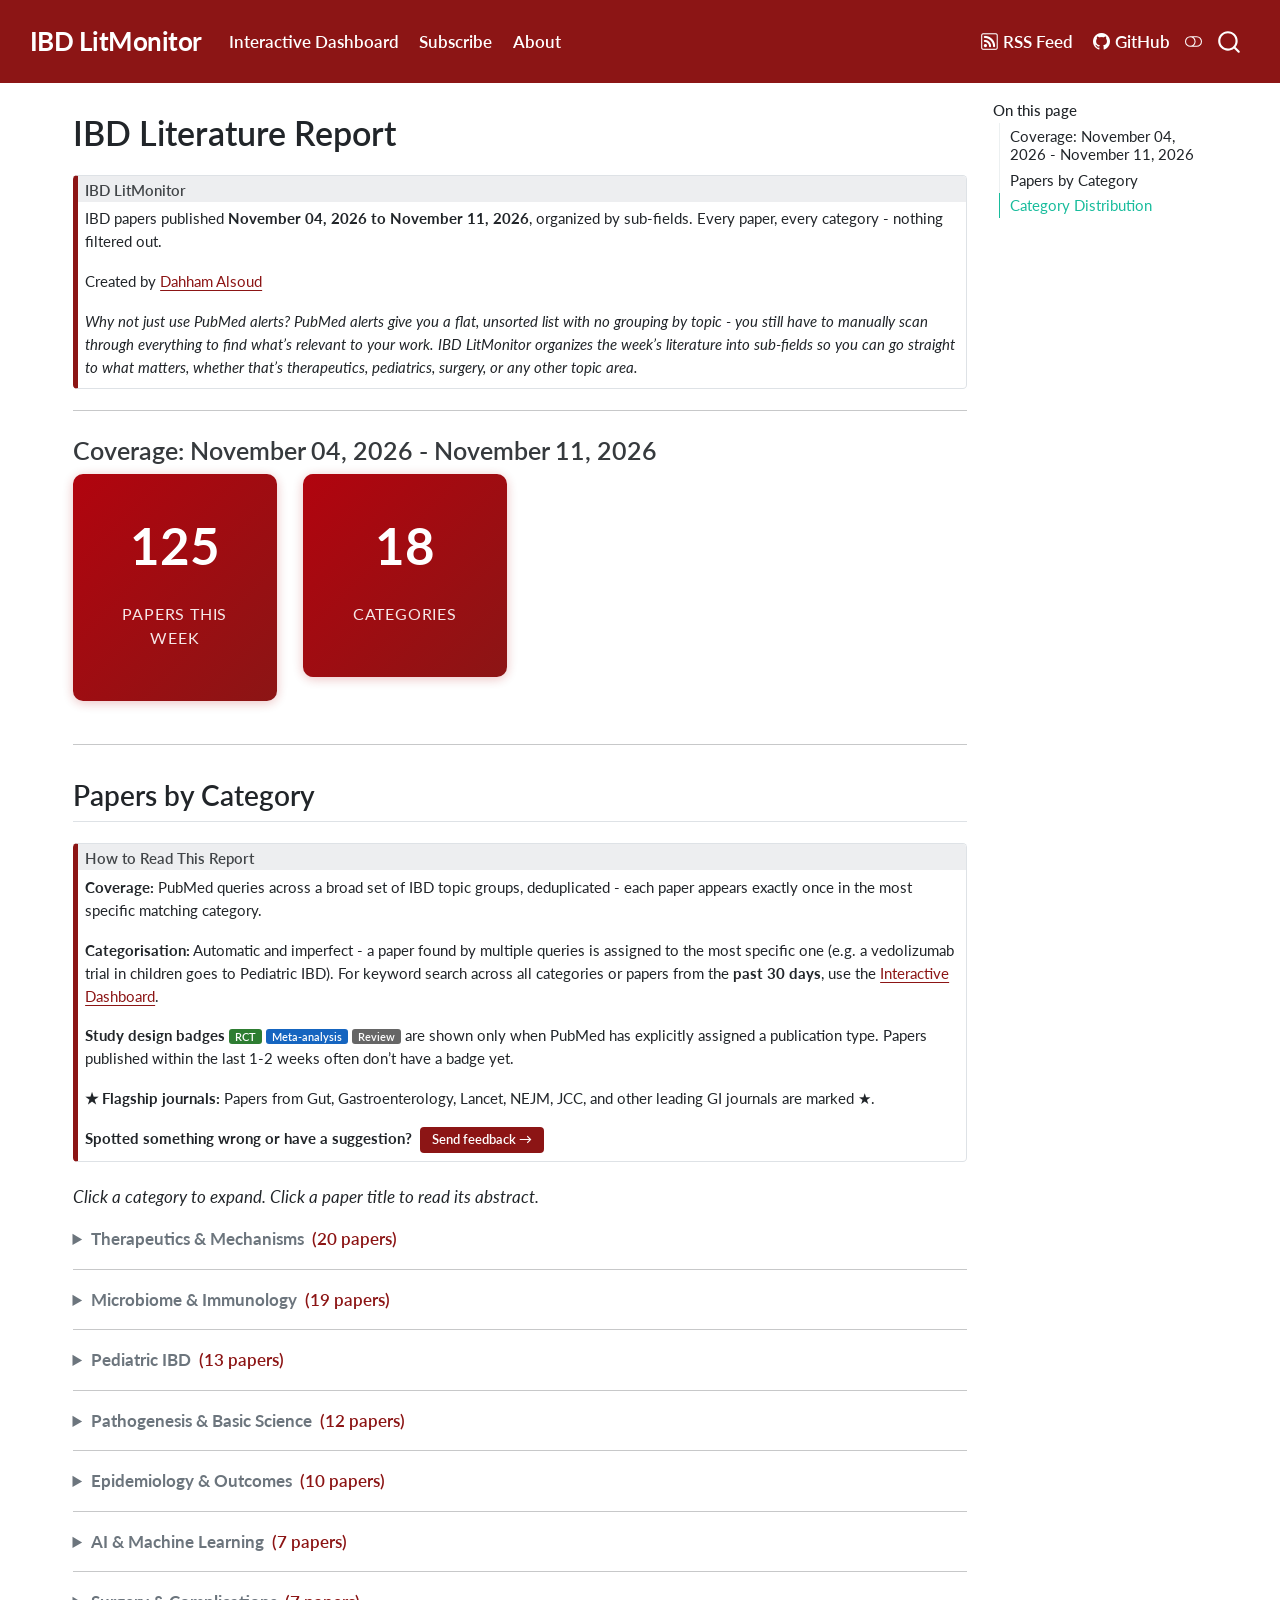
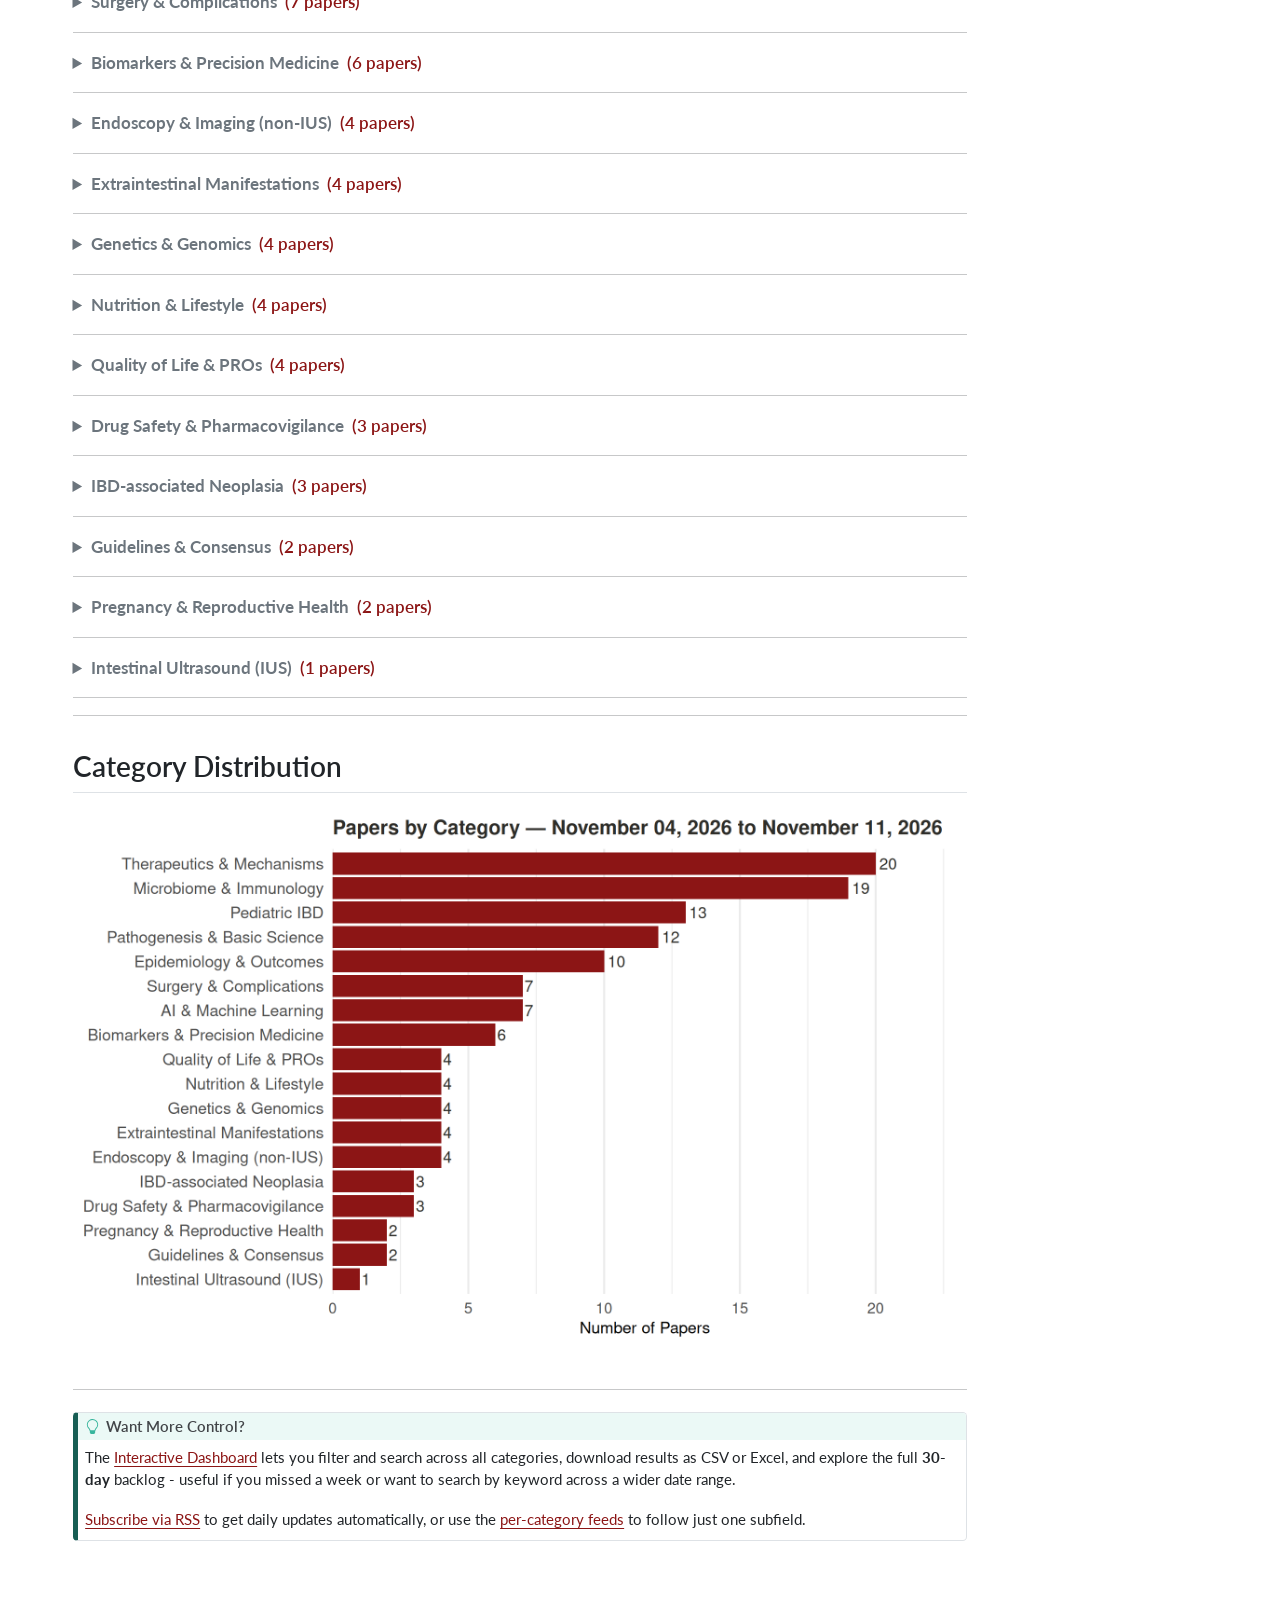
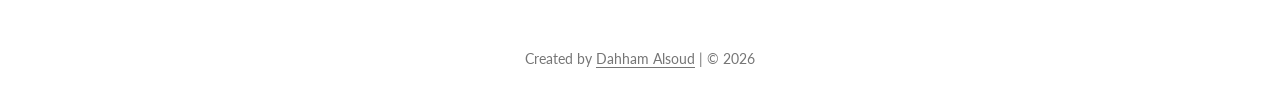
==== commit 08bedd38: "chore: daily report update 2026-11-11" ====
--- a/docs/index.html
+++ b/docs/index.html
@@ -311,7 +311,7 @@
     <h2 id="toc-title">On this page</h2>
    
   <ul>
-  <li><a href="#coverage-november-03-2026---november-10-2026" id="toc-coverage-november-03-2026---november-10-2026" class="nav-link active" data-scroll-target="#coverage-november-03-2026---november-10-2026">Coverage: November 03, 2026 - November 10, 2026</a></li>
+  <li><a href="#coverage-november-04-2026---november-11-2026" id="toc-coverage-november-04-2026---november-11-2026" class="nav-link active" data-scroll-target="#coverage-november-04-2026---november-11-2026">Coverage: November 04, 2026 - November 11, 2026</a></li>
   <li><a href="#papers-by-category" id="toc-papers-by-category" class="nav-link" data-scroll-target="#papers-by-category">Papers by Category</a></li>
   <li><a href="#category-distribution" id="toc-category-distribution" class="nav-link" data-scroll-target="#category-distribution">Category Distribution</a></li>
   </ul>
@@ -350,19 +350,19 @@
 </div>
 </div>
 <div class="callout-body-container callout-body">
-<p>IBD papers published <strong>November 03, 2026 to November 10, 2026</strong>, organized by sub-fields. Every paper, every category - nothing filtered out.</p>
+<p>IBD papers published <strong>November 04, 2026 to November 11, 2026</strong>, organized by sub-fields. Every paper, every category - nothing filtered out.</p>
 <p>Created by <strong><a href="https://dahhamalsoud.github.io/">Dahham Alsoud</a></strong></p>
 <p><em>Why not just use PubMed alerts? PubMed alerts give you a flat, unsorted list with no grouping by topic - you still have to manually scan through everything to find what’s relevant to your work. IBD LitMonitor organizes the week’s literature into sub-fields so you can go straight to what matters, whether that’s therapeutics, pediatrics, surgery, or any other topic area.</em></p>
 </div>
 </div>
 <hr>
-<section id="coverage-november-03-2026---november-10-2026" class="level3">
-<h3 class="anchored" data-anchor-id="coverage-november-03-2026---november-10-2026">Coverage: November 03, 2026 - November 10, 2026</h3>
+<section id="coverage-november-04-2026---november-11-2026" class="level3">
+<h3 class="anchored" data-anchor-id="coverage-november-04-2026---november-11-2026">Coverage: November 04, 2026 - November 11, 2026</h3>
 <div class="grid">
 <div class="g-col-3">
 <div class="stat-box">
 <div class="stat-number">
-<p>120</p>
+<p>125</p>
 </div>
 <div class="stat-label">
 <p>Papers This Week</p>
@@ -372,7 +372,7 @@
 <div class="g-col-3">
 <div class="stat-box">
 <div class="stat-number">
-<p>17</p>
+<p>18</p>
 </div>
 <div class="stat-label">
 <p>Categories</p>
@@ -404,7 +404,7 @@
 <p><em>Click a category to expand. Click a paper title to read its abstract.</em></p>
 <details>
 <summary>
-<strong>Therapeutics &amp; Mechanisms</strong> &nbsp;<span style="color:#8C1515;font-weight:600;">(23 papers)</span>
+<strong>Therapeutics &amp; Mechanisms</strong> &nbsp;<span style="color:#8C1515;font-weight:600;">(20 papers)</span>
 </summary>
 <details>
 <summary>
@@ -632,145 +632,1323 @@
 </details>
 <details>
 <summary>
-Postoperative vedolizumab in Crohn’s disease: interpreting persistence, endoscopic recurrence, and treatment strategy.<span style="background:#666;color:#fff;font-size:0.72em;font-weight:600;padding:1px 6px;border-radius:3px;margin-left:4px;">Letter</span> <span style="color:#666;font-size:0.85em;font-weight:normal;"> Digestive and liver disease : official journal of the Italian Society of Gastroenterology and the Italian Association for the Study of the Liver &nbsp;|&nbsp; 2026-11-03</span>
+Early decline in anti-integrin αvβ6 autoantibodies strongly predicts 1-year clinical remission in vedolizumab-treated patients with ulcerative colitis. <span style="color:#666;font-size:0.85em;font-weight:normal;"> eGastroenterology &nbsp;|&nbsp; 2026-11-02</span>
+</summary>
+<div style="padding:0.6em 0.8em;background:#fdf8f8;border-left:3px solid #8C1515;margin:0.4em 0;">
+<p style="margin:0 0 0.5em 0;color:#444;">
+Anti-integrin αvβ6 immunoglobulin G autoantibodies have emerged as one of the most accurate non-invasive biomarkers for ulcerative colitis (UC). We aimed to validate their diagnostic performance in a French multicentre cohort of patients with inflammatory bowel disease (IBD) and to evaluate their predictive value for vedolizumab clinical response. We performed a multicentre, non-interventional post hoc analysis using prospectively collected serum samples and clinical data from two parent prospective observational studies: VEDOPREDIRESP (patients with IBD initiating vedolizumab) and GOLILOR (patients with UC undergoing golimumab dose intensification). Serum anti-αvβ6 autoantibody titres were quantified by ELISA at baseline and week 6 (VEDOPREDIRESP) or week 8 (GOLILOR), blinded to clinical outcomes. The primary endpoint was sustained clinical remission at week 52. In the VEDOPREDIRESP cohort (n=115; 67 UC, 48 Crohn’s disease (CD), sustained clinical remission at week 52 was achieved in 54% of patients with UC. Baseline serum anti-αvβ6 autoantibody titres were significantly higher in UC than in CD (median 271 ng/mL (IQR 38-884) vs 5.2 ng/mL (2.5-10), p&lt;0.001), with seropositivity (&gt;9.1 ng/mL) in 94% vs 19%, respectively. Receiver operating characteristic (ROC) analysis confirmed excellent diagnostic performance to discriminate between UC and CD (area under the ROC curve (AUC) 0.93; optimal cut-off 15 ng/mL; sensitivity 92%, specificity 95%). In patients with UC treated with vedolizumab, titres declined significantly from baseline to week 6 (median 243 ng/mL (176-884) to 190 ng/mL (89-320), p=0.040). A &gt;30% reduction at week 6 strongly predicted sustained remission at week 52 (AUC 0.79; sensitivity 78%, specificity 80%). Multivariable analysis identified this early decline as the only statistically significant independent predictor of 1-year remission (adjusted OR 5.36, 95% CI 1.12 to 8.54, p=0.040). Notably, in an independent cohort of 47 patients with UC undergoing golimumab dose intensification, there was no reduction in median serum anti-αvβ6 autoantibody levels, with levels remaining stable from 197 ng/mL at week 0 to 205 ng/mL (97-457) at week 8 (p=0.730). Anti-αvβ6 autoantibodies robustly discriminate UC from CD. In patients with UC treated with vedolizumab, their early and selective decline predicts clinical remission at 1 year and provides a precision tool to optimise gut-selective therapy in real time.
+</p>
+<p style="margin:0;font-size:0.85em;color:#666;">
+<em>Roblin X, Mechi F, Berger AE, Fumery M, Nancey S, Hébuterne X, Carbonnel F, Altwegg R, Barrau M, Sparrow MP</em>
+</p>
+<p style="margin:0.5em 0 0 0;font-size:0.9em;">
+<a href="https://doi.org/10.1136/egastro-2026-100598" target="_blank">DOI: 10.1136/egastro-2026-100598</a> &nbsp;|&nbsp; <a href="https://pubmed.ncbi.nlm.nih.gov/42991140/" target="_blank">View on PubMed →</a>
+</p>
+</div>
+</details>
+<details>
+<summary>
+[Impact of tumor necrosis factor superfamily member 4 gene polymorphisms on the risk of Crohn’s disease and clinical efficacy of ustekinumab]. <span style="color:#666;font-size:0.85em;font-weight:normal;"> Zhonghua yi xue yi chuan xue za zhi = Zhonghua yixue yichuanxue zazhi = Chinese journal of medical genetics &nbsp;|&nbsp; 2026-11</span>
+</summary>
+<div style="padding:0.6em 0.8em;background:#fdf8f8;border-left:3px solid #8C1515;margin:0.4em 0;">
+<p style="margin:0 0 0.5em 0;color:#444;">
+To explore the impact of tumor necrosis factor superfamily member 4 (TNFSF4) gene polymorphisms on the risk and clinicopathological features of Crohn’s disease (CD), as well as the clinical efficacy of ustekinumab (UST). A total of 296 patients with CD diagnosed at the Department of Gastroenterology, The Second Affiliated Hospital of Wenzhou Medical University between January 2018 and August 2025, and 532 healthy controls were selected. Genotypes of TNFSF4 (rs3850641 and rs45454293) were detected using multiplex polymerase chain reaction-ligase detection reaction technique. According to the Montreal Classification Criteria of Crohn’s disease, the patients were divided into subgroups. The degree of clinical activity and intestinal inflammation degree of CD patients were evaluated by the Crohn’s disease activity index (CDAI) and Simplified Crohn’s disease endoscopic score (SES-CD), respectively. Unconditional Logistic regression model was used to analyze the distribution of TNFSF4 gene polymorphisms between the CD group and health control group, as well as between different subgroups of CD patients. Among them, a total of 247 cases receiving the routine UST therapy were divided into clinical response group (CDAI decreased by ≥ 100 points compared to week 0 or CDAI &lt; 150 points) and clinical non-response group based on the changes in CDAI at week 8. They were also divided into mucosal healing group (SES-CD ≤ 2 points or no mucosal ulcer) and non-mucosal healing group based on the changes in SES-CD at week 34. Univariate Logistic regression was used to analyze the influencing factors for the clinical response and mucosal healing. Furthermore, unconditional Logistic regression was applied to assess the effect of TNFSF4 gene variants on the clinical response and mucosal healing. Generalized estimating equations were employed to analyze the effect of TNFSF4 gene polymorphisms on the longitudinal changes of efficacy outcomes. Bonferroni correction was applied for multiple comparisons. The variant genotype (AG+GG) and variant allele (G) of rs3850641 in the CD group were more frequent than those in the control group (38.18% vs.&nbsp;29.32%, P = 0.011, adjusted P = 0.022; 21.45% vs.&nbsp;16.45%, P = 0.015, adjusted P = 0.030). The same conclusion was also drawn for the variant genotype (CT+TT) and variant allele (T) of rs45454293 (35.81% vs.&nbsp;27.26%, P = 0.012, adjusted P = 0.024; 19.59% vs.&nbsp;14.76%, P = 0.014, adjusted P = 0.028). Although the homozygous variant genotype (TT) of rs45454293 was more frequent among patients with stricturing or penetrating CD compared with those with non-stricturing, non-penetrating CD (5.93% vs.&nbsp;1.24%, P = 0.041), the adjusted P value was over 0.05 after Bonferroni multiple correction. At week 8 of the UST therapy, the homozygous variant genotype (GG) of rs3850641 in the response group was less prevalent compared with the non-response group (1.69% vs.&nbsp;11.59%, P = 0.004, adjusted P = 0.008). Similar result was obtained for the homozygous variant genotype (TT) of rs45454293 (1.69% vs.&nbsp;10.14%, P = 0.008, adjusted P = 0.016). At week 34, the homozygous variant genotype (GG) of rs3850641 in the mucosal healing group was less common compared with the mucosal non-healing group (1.27% vs.&nbsp;10.11%, P = 0.015, adjusted P = 0.030). The rs3850641 and rs45454293 variants may not only increase the risk of CD, but also reduce the early clinical response rate of the UST therapy. The rs3850641 variant may also lower the late mucosal healing rate of the UST therapy.
+</p>
+<p style="margin:0;font-size:0.85em;color:#666;">
+<em>Li N, Xiong Y, Zhu X, Hu D, Ma G, Xu Y, Jiang Y</em>
+</p>
+<p style="margin:0.5em 0 0 0;font-size:0.9em;">
+<a href="https://doi.org/10.3760/cma.j.cn511374-20260115-00020" target="_blank">DOI: 10.3760/cma.j.cn511374-20260115-00020</a> &nbsp;|&nbsp; <a href="https://pubmed.ncbi.nlm.nih.gov/42982436/" target="_blank">View on PubMed →</a>
+</p>
+</div>
+</details>
+<details>
+<summary>
+Anti-TNF Therapy Is Associated With Browning- and Immune-Related Changes in Creeping Fat in Crohn’s Disease.<span style="background:#666;color:#fff;font-size:0.72em;font-weight:600;padding:1px 6px;border-radius:3px;margin-left:4px;">Observational study</span><span style="color:#b8860b;font-size:0.8em;margin-left:4px;" title="High-impact IBD/GI journal">★</span> <span style="color:#666;font-size:0.85em;font-weight:normal;"> United European gastroenterology journal &nbsp;|&nbsp; 2026-11</span>
+</summary>
+<div style="padding:0.6em 0.8em;background:#fdf8f8;border-left:3px solid #8C1515;margin:0.4em 0;">
+<p style="margin:0 0 0.5em 0;color:#444;">
+Creeping fat (CrF) in Crohn’s disease (CD) is a metabolically active perilesional adipose tissue involved in intestinal inflammation. Whether biological therapies modify its browning-associated phenotype remains largely unexplored. We investigated whether anti-TNF treatment is associated with changes in browning-, mitochondrial biogenesis- and immune-related pathways in CrF and whether similar molecular changes occur following ex vivo infliximab exposure. Two independent human cohorts were analysed. (1) Observational cohort: CrF biopsies from anti-TNF-treated and anti-TNF-naïve CD patients (n = 14 and n = 19, respectively) were analysed for metabolic and inflammatory gene and protein expression. AdMSCs and mature CrF-derived adipocytes were isolated, and UCP1 protein abundance was assessed by immunohistochemistry and western blotting. (2) Ex vivo cohort: Paired CrF explants from anti-TNF-naïve patients with CD undergoing surgery were cultured with or without infliximab (5 mg/kg-equivalent, 24 h) and analysed by RT-qPCR and immunohistochemistry. Anti-TNF-treated patients showed higher UCP1 expression in CrF at mRNA and protein levels. CrF-derived mature adipocytes from treated patients exhibited increased expression of browning-/thermogenesis- and mitochondrial biogenesis-associated genes, together with reduced selected pro-inflammatory markers. AdMSCs also showed exploratory differences in their conditioned-medium protein profile, although no protein remained significant after FDR correction. Ex vivo infliximab exposure was associated with changes in selected browning-, mitochondrial biogenesis- and immune-related markers. Together, the observational and ex vivo findings identify CrF as an anti-TNF-responsive immunometabolic compartment in CD, characterised by coordinated browning-, mitochondrial biogenesis- and immune-related molecular changes. Functional studies are needed to establish the metabolic significance of these changes.
+</p>
+<p style="margin:0;font-size:0.85em;color:#666;">
+<em>Monfort-Ferré D, Ginés I, Cepero C, Cabré L, Caro A, Menacho M, Gené M, Garcia M, Lahoz MDC, Mañas MJ</em>
+</p>
+<p style="margin:0.5em 0 0 0;font-size:0.9em;">
+<a href="https://doi.org/10.1002/ueg2.70320" target="_blank">DOI: 10.1002/ueg2.70320</a> &nbsp;|&nbsp; <a href="https://pubmed.ncbi.nlm.nih.gov/42980183/" target="_blank">View on PubMed →</a>
+</p>
+</div>
+</details>
+<details>
+<summary>
+Comparative effectiveness of IL-12/23 and IL-23 inhibitors versus JAK inhibitors in patients with inflammatory bowel disease and hidradenitis suppurativa: a real-world propensity-matched analysis. <span style="color:#666;font-size:0.85em;font-weight:normal;"> Crohn’s &amp; colitis 360 &nbsp;|&nbsp; 2026-10-30</span>
+</summary>
+<div style="padding:0.6em 0.8em;background:#fdf8f8;border-left:3px solid #8C1515;margin:0.4em 0;">
+<p style="margin:0 0 0.5em 0;color:#444;">
+Inflammatory bowel disease (IBD) and hidradenitis suppurativa (HS) frequently coexist and share overlapping immune pathways, yet comparative real-world outcomes between IL-12/23 or IL-23 inhibitors and Janus kinase (JAK) inhibitors in this population remain poorly defined. We conducted a retrospective cohort study using a large, multicenter, real-world dataset. Adults (≥16 years) with IBD and HS who initiated an IL-12/23 or IL-23 inhibitor after anti-TNF therapy or a JAK inhibitor were included; patients with prior exposure to the opposing drug class were excluded. Propensity score matching (1:1) yielded 150 patients per cohort. Outcomes from 30-365 days included acute care utilization, corticosteroid use, IBD complications, and overall and hidradenitis-specific antibiotic use. After propensity score matching, 300 patients were included (150 per cohort; mean age 38 years; 75.3% female). Rates of emergency department visits or hospitalization were similar between groups (RR 1.20, 95% CI, 0.82-1.77). Corticosteroid use risk was numerically higher in the IL-12/23 or IL-23 cohort (RR 1.20, 95% CI, 0.98-1.46). IBD-related complications did not differ significantly (RR 1.06, 95% CI, 0.58-1.93). Overall antibiotic use was comparable, while hidradenitis-specific antibiotic use was higher in the IL-12/23 or IL-23 cohort (RR 1.47, 95% CI, 1.11-1.95). In this real-world analysis, IL-12/23 or IL-23 inhibitor therapy was associated with higher hidradenitis-specific antibiotic use and numerically greater but statistically nonsignificant corticosteroid exposure, while hospitalization and IBD-related complications were comparable. These findings should be interpreted cautiously given the absence of validated disease-activity measures; prospective studies are needed to inform optimal therapeutic selection.
+</p>
+<p style="margin:0;font-size:0.85em;color:#666;">
+<em>Hafez Y, Osman A, Syn WK, Shmais M</em>
+</p>
+<p style="margin:0.5em 0 0 0;font-size:0.9em;">
+<a href="https://doi.org/10.1093/crocol/otag086" target="_blank">DOI: 10.1093/crocol/otag086</a> &nbsp;|&nbsp; <a href="https://pubmed.ncbi.nlm.nih.gov/42991151/" target="_blank">View on PubMed →</a>
+</p>
+</div>
+</details>
+<details>
+<summary>
+Real-world success of de-escalating upadacitinib induction dosing in ulcerative colitis is predicted by steroid-free clinical and biochemical remission, not induction duration. <span style="color:#666;font-size:0.85em;font-weight:normal;"> Crohn’s &amp; colitis 360 &nbsp;|&nbsp; 2026-10-29</span>
+</summary>
+<div style="padding:0.6em 0.8em;background:#fdf8f8;border-left:3px solid #8C1515;margin:0.4em 0;">
+<p style="margin:0 0 0.5em 0;color:#444;">
+Data guiding upadacitinib dose de-escalation in ulcerative colitis (UC) are limited. We evaluated factors associated with UC-related complications (UCRC) after upadacitinib was reduced from 45 mg daily. This retrospective study included adults with UC at a tertiary center who underwent upadacitinib de-escalation (4/2022-11/2025). The primary outcome was a 12-month composite of UCRC (upadacitinib re-escalation or discontinuation, new systemic steroids, new advanced therapy, hospitalization, or colectomy). Predictors of UCRC after de-escalation were assessed using Cox proportional hazards modeling, including steroid-free clinical remission (SFCR), defined as a stool frequency subscore of 0 or 1 and a rectal bleeding subscore of 0 without systemic steroid use, and biochemical remission, defined as a fecal calprotectin (FC) &lt; 150 μg/g or a C-reactive protein (CRP) &lt; 5 mg/L when FC was unavailable. Optimal CRP and FC cut points were identified via ROC curves. Among 70 patients, 25 (35.7%) experienced UCRC (median follow-up 56 weeks). Induction duration, prior advanced therapy exposure, and endoscopic severity did not differ significantly between those with and without UCRC. Patients without UCRC were more likely to have achieved SFCR (51.1% vs 20.0%, P=.01) and biochemical remission (53.3% vs 28.0%, P=.04) prior to de-escalation, with lower median CRP (0.8 vs 1.5 mg/L, P=.04) and FC (79.5 vs 208.0 μg/g, P=.03). In multivariable analysis, achieving SFCR (aHR 0.33, 95% CI, 0.12-0.91) and biochemical remission (aHR 0.34, 95% CI, 0.13-0.85) independently predicted lower UCRC risk, and achieving both conferred additional UCAE-free survival benefit. Optimal cut points predicting UCRC were CRP &gt; 12.7 mg/L (sensitivity 40%, specificity 93%) and FC &gt; 58.7 μg/g (sensitivity 100%, specificity 47%). SFCR and biochemical remission prior to upadacitinib de-escalation, but not induction duration, predict lower UCRC risk. Upadacitinib de-escalation should be guided by response assessment rather than a predetermined induction duration.
+</p>
+<p style="margin:0;font-size:0.85em;color:#666;">
+<em>Dalal RM, Rotondo-Trivette S, Mason AR, Leveille L, Yin J, Missi C, Boktor M, Fudman DI</em>
+</p>
+<p style="margin:0.5em 0 0 0;font-size:0.9em;">
+<a href="https://doi.org/10.1093/crocol/otag111" target="_blank">DOI: 10.1093/crocol/otag111</a> &nbsp;|&nbsp; <a href="https://pubmed.ncbi.nlm.nih.gov/42979323/" target="_blank">View on PubMed →</a>
+</p>
+</div>
+</details>
+<details>
+<summary>
+Baseline mucosal transcriptomic endotypes stratify healing capacity and biologic therapy outcomes in ulcerative colitis: an integrative multi-cohort study. <span style="color:#666;font-size:0.85em;font-weight:normal;"> Frontiers in pharmacology &nbsp;|&nbsp; 2026-10-23</span>
+</summary>
+<div style="padding:0.6em 0.8em;background:#fdf8f8;border-left:3px solid #8C1515;margin:0.4em 0;">
+<p style="margin:0 0 0.5em 0;color:#444;">
+Numerous baseline mucosal transcriptomic signatures have been proposed to stratify therapeutic outcomes in ulcerative colitis (UC), but cross-cohort transferability is frequently undermined by platform heterogeneity, endpoint/timepoint differences, and drug-specific biases. The resulting lack of a biologic-agnostic molecular baseline has limited clinical translation and prospective trial design. We integratively re-analyzed endpoint-linked baseline mucosal transcriptomes from seven public UC GEO series (778 unique baseline samples), with three additional public accessions used for disease-activity and contextual analyses. The primary response/healing synthesis used five study slices spanning anti-TNF, anti-integrin, and etrolizumab-treated cohorts. Unsupervised decomposition identified baseline endotypes, and endotype-outcome associations were estimated within each cohort (OR per 1-SD increase) and summarized by random-effects cross-cohort pooling with heterogeneity reporting, rank/seed sensitivity analyses, endpoint-restricted summaries, and negative controls. Across five primary response/healing study slices, an epithelial barrier endotype (EPITHELIAL_BARRIER/NMF_C3) was associated with higher odds of response/healing (random-effects cross-cohort pooling OR = 3.171, 95% CI 1.491-6.744), whereas macrophage-inflammation and lymphoid/complement-stromal axes (MACROPHAGE_INFLAMMATION/NMF_C1 and LYMPHOID_COMPLEMENT_STROMAL/NMF_C2) were associated with lower odds of response/healing (OR = 0.359, 0.175-0.735; OR = 0.378, 0.220-0.651). The epithelial estimate was largest in GSE73661 but remained significant in the five-study leave-one-out summary after excluding that cohort (OR = 2.547, 95% CI 1.271-5.105). Cross-mechanism evaluation included UNIFI ustekinumab week-8 mucosal healing (UST arm n = 358; EPITHELIAL_BARRIER OR = 4.483, 2.263-8.881) and directionally consistent effects in etrolizumab. Endotype axes were supported by independent single-cell localization (FDR = 0.0026). Treatment-interaction tests were imprecise and did not establish drug-class-specific prediction. In cohort-heldout prediction, AUC ranged from 0.717 to 0.758, but calibration was variable. A network-based therapeutic prioritization was enriched for UC-approved agents (AUC = 0.741; permutation p = 6.0 × 10- 4) and is presented as hypothesis-generating. Baseline mucosal endotypes stratify healing capacity and therapeutic outcomes across public cohorts, with orthogonal support from single-cell localization. These findings support prospective evaluation as biologic-agnostic outcome stratifiers rather than established drug-specific predictive biomarkers.
+</p>
+<p style="margin:0;font-size:0.85em;color:#666;">
+<em>Chen W, Zeng S</em>
+</p>
+<p style="margin:0.5em 0 0 0;font-size:0.9em;">
+<a href="https://doi.org/10.3389/fphar.2026.1931118" target="_blank">DOI: 10.3389/fphar.2026.1931118</a> &nbsp;|&nbsp; <a href="https://pubmed.ncbi.nlm.nih.gov/42996168/" target="_blank">View on PubMed →</a>
+</p>
+</div>
+</details>
+</details>
+<hr>
+<details>
+<summary>
+<strong>Microbiome &amp; Immunology</strong> &nbsp;<span style="color:#8C1515;font-weight:600;">(19 papers)</span>
+</summary>
+<details>
+<summary>
+Dsg2 truncation causes a severe intestinal epithelial barrier breakdown and alters microbiome and immune response. <span style="color:#666;font-size:0.85em;font-weight:normal;"> JCI insight &nbsp;|&nbsp; 2026-11-10</span>
+</summary>
+<div style="padding:0.6em 0.8em;background:#fdf8f8;border-left:3px solid #8C1515;margin:0.4em 0;">
+<p style="margin:0 0 0.5em 0;color:#444;">
+Inflammatory bowel diseases (IBD) including Crohn’s disease (CD) are characterized by impaired intestinal epithelial barrier (IEB) function. Alterations in the desmosomal cadherin desmoglein 2 (Dsg2) have been linked to loss of IEB and intestinal inflammation in IBD. We investigated the pathogenic impact of a cytoplasmatic-truncating mutation in the desmosomal cadherin desmoglein 2 gene (DSG2) in an IBD patient. Genetic analysis of a CD patient revealed a likely pathogenic DSG2 mutation leading to a truncated protein lacking part of the intracellular domain. Generation of an enterocyte-specific mouse model to recapitulate the human mutation resulted in a lethal intestinal barrier defect which was evident in homozygous but not in heterozygous mice. In vitro, barrier defects correlated with changes in Dsg2 mobility and upregulation of pore-forming tight junction protein claudin-2. Organoids derived from heterozygous Dsg2 truncated mice exhibited increased epithelial susceptibility to proinflammatory cytokines. Bulk RNAseq followed by gene ontology analysis in homozygous mice revealed a skewed IL17/IL23 response overlapping with transcriptional changes in patients with CD. Furthermore, 16S rRNA sequencing revealed alterations in microbiome composition in animals that carried the Dsg2 truncation. In summary, a patient-derived mutation in the DSG2 gene causing cytoplasmic truncation in homozygous state induced a lethal intestinal barrier breakdown in mice paralleled by altered gut microbiota and intestinal immune response.
+</p>
+<p style="margin:0;font-size:0.85em;color:#666;">
+<em>Kugelmann D, García-Ponce A, Thielemann N, Radeva MY, Anders M, Kang DE, Siadjeu C, Burkard N, Horn AK, Neubauer J</em>
+</p>
+<p style="margin:0.5em 0 0 0;font-size:0.9em;">
+<a href="https://doi.org/10.1172/jci.insight.183554" target="_blank">DOI: 10.1172/jci.insight.183554</a> &nbsp;|&nbsp; <a href="https://pubmed.ncbi.nlm.nih.gov/43007723/" target="_blank">View on PubMed →</a>
+</p>
+</div>
+</details>
+<details>
+<summary>
+Microbiome changes following immigration: Rethinking “Westernization” as an explanatory concept.<span style="background:#666;color:#fff;font-size:0.72em;font-weight:600;padding:1px 6px;border-radius:3px;margin-left:4px;">Review</span><span style="color:#b8860b;font-size:0.8em;margin-left:4px;" title="High-impact IBD/GI journal">★</span> <span style="color:#666;font-size:0.85em;font-weight:normal;"> Gut microbes &nbsp;|&nbsp; 2026-11-10</span>
+</summary>
+<div style="padding:0.6em 0.8em;background:#fdf8f8;border-left:3px solid #8C1515;margin:0.4em 0;">
+<p style="margin:0 0 0.5em 0;color:#444;">
+An emerging focus in microbiome science is on changes to people’s microbiomes following immigration, particularly to so-called Western countries, such as the USA, Canada, and Australia. Moving to these regions has been linked to microbiome changes that may increase immigrants’ susceptibility to health problems, including obesity and Inflammatory Bowel Disease. The term “Westernization” (and adjacent terminology) is frequently used to describe changes in diet, lifestyle, and built environment - and the consequent microbiome shifts - associated with immigration. However, what Westernization means in this context, and whether it is an appropriate descriptor, is often unclear. The purpose of this article is to provide a review of the diverse meanings associated with the terms “West”, “Western”, “Westernization” (and similar) across microbiome-related research and broader uses. We argue that these terms can obscure the specific structural, environmental, and cultural factors shaping microbiome changes. We discuss the consequences of this imprecision and provide recommendations for future research. Avoiding oversimplified conclusions about what impacts immigrants’ microbiome and health can contribute to more accurate targets for public health interventions for these groups in the long term.
+</p>
+<p style="margin:0;font-size:0.85em;color:#666;">
+<em>Sharma R, Holcomb LE, Ishaq SL, O’Doherty KC</em>
+</p>
+<p style="margin:0.5em 0 0 0;font-size:0.9em;">
+<a href="https://doi.org/10.1080/19490976.2026.2756705" target="_blank">DOI: 10.1080/19490976.2026.2756705</a> &nbsp;|&nbsp; <a href="https://pubmed.ncbi.nlm.nih.gov/43010182/" target="_blank">View on PubMed →</a>
+</p>
+</div>
+</details>
+<details>
+<summary>
+The Microbiota-Metabolism Axis: Mechanistic Insights and Translational Targets Across Diabetes and Gastrointestinal Disorders.<span style="background:#666;color:#fff;font-size:0.72em;font-weight:600;padding:1px 6px;border-radius:3px;margin-left:4px;">Review</span> <span style="color:#666;font-size:0.85em;font-weight:normal;"> International journal of endocrinology &nbsp;|&nbsp; 2026-11-09</span>
+</summary>
+<div style="padding:0.6em 0.8em;background:#fdf8f8;border-left:3px solid #8C1515;margin:0.4em 0;">
+<p style="margin:0 0 0.5em 0;color:#444;">
+The gut microbiota (GM) modulates host energy balance, glucose-lipid metabolism, and enteroendocrine signaling through metabolite-receptor axes that include short-chain fatty acids (SCFAs) acting on FFAR2/FFAR3 (GPR43/GPR41), microbially transformed bile acids signaling via FXR/TGR5, and amino-acid/choline-derived compounds such as imidazole propionate (ImP) and trimethylamine N-oxide (TMAO). These pathways regulate incretin biology (GLP-1/PYY), insulin sensitivity, hepatic glucose output, adipose lipolysis, and appetite, thereby shaping risk and progression of Type 2 diabetes mellitus (T2DM), obesity, inflammatory bowel disease (IBD), irritable bowel syndrome (IBS), and related conditions. Here, we synthesize mechanistic and translational evidence, highlight bidirectional drug-microbiome interactions (GLP-1 receptor agonists), and review interventions spanning diet, pre/probiotics, fecal microbiota transplantation (FMT), and pharmacologic targeting of bile-acid and SCFA pathways. Together, these findings support precision strategies that profile GM-metabolite signatures (e.g., SCFAs, secondary bile acids, and ImP TMAO) to guide prevention and therapy in metabolic and gastrointestinal disease.
+</p>
+<p style="margin:0;font-size:0.85em;color:#666;">
+<em>Akif A, Sultana N, Mikrani I</em>
+</p>
+<p style="margin:0.5em 0 0 0;font-size:0.9em;">
+<a href="https://doi.org/10.1155/ije/7761643" target="_blank">DOI: 10.1155/ije/7761643</a> &nbsp;|&nbsp; <a href="https://pubmed.ncbi.nlm.nih.gov/43011569/" target="_blank">View on PubMed →</a>
+</p>
+</div>
+</details>
+<details>
+<summary>
+A homogeneous acidic polysaccharide from Guangxi-cultivated Alpiniae Oxyphyllae fructus attenuates DSS-induced ulcerative colitis by remodeling the amino acid metabolism-microbiota-barrier axis.<span style="color:#b8860b;font-size:0.8em;margin-left:4px;" title="High-impact IBD/GI journal">★</span> <span style="color:#666;font-size:0.85em;font-weight:normal;"> International journal of biological macromolecules &nbsp;|&nbsp; 2026-11-06</span>
+</summary>
+<div style="padding:0.6em 0.8em;background:#fdf8f8;border-left:3px solid #8C1515;margin:0.4em 0;">
+<p style="margin:0 0 0.5em 0;color:#444;">
+Ulcerative colitis (UC) is a chronic intestinal inflammatory condition with limited management options, driving interest in food-derived bioactive polysaccharides as potential dietary interventions. Alpiniae Oxyphyllae Fructus (AOF), an edible and medicinal plant traditionally used for gastrointestinal health, is widely cultivated in Guangxi, China; however, polysaccharides from Guangxi-grown AOF have not been systematically characterized, and their structure-activity relationships in UC remain undefined. In this study, a homogeneous acidic polysaccharide (AOFP-3) was isolated from Guangxi-cultivated AOF and structurally characterized. Its anti-UC activity was evaluated in a dextran sulfate sodium (DSS)-induced mouse model by integrating untargeted metabolomics, targeted amino acid profiling, 16S rRNA sequencing, and immunohistochemistry. AOFP-3 was identified as a highly branched acidic heteropolysaccharide (Mw 19.728 kDa) rich in galacturonic acid (53.38%), with a putative backbone of alternating →4)-α-D-GalpA-(1 → and →4)-α-D-GalpA-6-OMe-(1 → residues. In DSS-induced UC mice, AOFP-3 dose-dependently alleviated weight loss, colon shortening, histopathological damage, and inflammation. Mechanistically, AOFP-3 treatment was associated with restoration of amino acid homeostasis, particularly involving branched-chain amino acids and the alanine/glycine-serine-threonine metabolic axis, with remodeling of the gut microbiota (enrichment of Akkermansia and Lactobacillus and suppression of Staphylococcus and Enterococcus) and repair of both physical (Occludin, Claudin-1, ZO-1) and chemical (MUC-2, goblet cells) barriers. These findings establish a structural and mechanistic basis for the bioactivity of Guangxi-grown AOF polysaccharides and support their further investigation as functional food ingredients for gut health promotion.
+</p>
+<p style="margin:0;font-size:0.85em;color:#666;">
+<em>Xiang Y, He C, Yuan H, Wang E, Yan Z, Li Z, Liu C, Zhang Y, He J</em>
+</p>
+<p style="margin:0.5em 0 0 0;font-size:0.9em;">
+<a href="https://doi.org/10.1016/j.ijbiomac.2026.155156" target="_blank">DOI: 10.1016/j.ijbiomac.2026.155156</a> &nbsp;|&nbsp; <a href="https://pubmed.ncbi.nlm.nih.gov/42994663/" target="_blank">View on PubMed →</a>
+</p>
+</div>
+</details>
+<details>
+<summary>
+Fecal neuraminidase correlates with inflammatory signatures and microbiome shifts in preclinical Crohn’s disease.<span style="color:#b8860b;font-size:0.8em;margin-left:4px;" title="High-impact IBD/GI journal">★</span> <span style="color:#666;font-size:0.85em;font-weight:normal;"> Gut microbes &nbsp;|&nbsp; 2026-11-05</span>
+</summary>
+<div style="padding:0.6em 0.8em;background:#fdf8f8;border-left:3px solid #8C1515;margin:0.4em 0;">
+<p style="margin:0 0 0.5em 0;color:#444;">
+The mucus layer, rich in mucin glycoproteins, serves as a critical barrier to microbial invasion. Neuraminidases cleave terminal sialic acids from mucin glycans, a process that may influence mucus integrity, epithelial exposure to microbial antigens, and mucosal immune responses, making fecal neuraminidase activity a biologically relevant functional readout of host-microbe interactions in the context of Crohn’s disease (CD) pathogenesis. We evaluated whether fecal neuraminidase activity is associated with future CD risk and examine its relationships with inflammatory and microbial signatures relevant to early disease development. Within the prospective GEM cohort, 69 individuals who later developed CD were matched to 69 healthy first-degree relative controls. Fecal neuraminidase activity was measured using a fluorometric assay. Conditional logistic regression assessed its association with future CD risk. Partial Spearman correlations evaluated relationships with 446 serum proteins (OLINK), followed by pathway enrichment analysis, and with fecal calprotectin (FCP) and gut microbial composition (16S rRNA sequencing). Fecal neuraminidase activity was positively associated with future CD (OR = 1.541; 95% CI: 1.05-2.25; p = 0.026). Proteins correlated with neuraminidase activity were enriched in immune and inflammatory pathways. Neuraminidase activity was positively correlated positively with FCP (p ≤ 0.05), and its association with future CD was attenuated after adjustment for FCP. Fourteen microbial taxa were significantly correlated with neuraminidase activity (q ≤ 0.05). Fecal neuraminidase activity’s relationships with inflammatory markers and microbial taxa support its potential relevance as a functional marker of host-microbe alterations during preclinical CD.
+</p>
+<p style="margin:0;font-size:0.85em;color:#666;">
+<em>Mu K, Dang CP, Xue M, Li Q, Huynh HQ, Griffiths AM, Turner D, Moayyedi P, Steinhart AH, Dieleman LA</em>
+</p>
+<p style="margin:0.5em 0 0 0;font-size:0.9em;">
+<a href="https://doi.org/10.1080/19490976.2026.2755166" target="_blank">DOI: 10.1080/19490976.2026.2755166</a> &nbsp;|&nbsp; <a href="https://pubmed.ncbi.nlm.nih.gov/42989733/" target="_blank">View on PubMed →</a>
+</p>
+</div>
+</details>
+<details>
+<summary>
+Mucosal transcriptomic and fecal microbiome signatures associated with persistent symptoms in quiescent Crohn’s disease.<span style="color:#b8860b;font-size:0.8em;margin-left:4px;" title="High-impact IBD/GI journal">★</span> <span style="color:#666;font-size:0.85em;font-weight:normal;"> Inflammatory bowel diseases &nbsp;|&nbsp; 2026-11-05</span>
+</summary>
+<div style="padding:0.6em 0.8em;background:#fdf8f8;border-left:3px solid #8C1515;margin:0.4em 0;">
+<p style="margin:0 0 0.5em 0;color:#444;">
+Persistent symptoms in quiescent Crohn’s disease (qCD + S) lack clear mechanistic explanations. Building on prior evidence linking qCD + S to sulfidogenic microbial metabolism, this study characterizes the underlying site-specific mucosal transcriptional programs and host-microbe interactions associated with qCD + S. We integrated paired metagenomic and transcriptomic data from a cross-sectional cohort of patients with qCD. Host-microbe interactions in the ileum and rectosigmoid colon were analyzed using differential expression, penalized regression, and sparse canonical correlation analysis. qCD + S was associated with transcriptional differences in separate analyses of ileal and rectosigmoid samples. The ileum showed reduced expression of genes related to immune surveillance, whereas the rectosigmoid colon exhibited reduced chemokine-related and increased ribosomal gene expression. Multi-omic integration identified associations between previously identified sulfidogenic microbes and mucosal genes related to mitochondrial metabolism, epithelial homeostasis, and neurosensory signaling. Exploratory sparse canonical correlation analysis identified multivariate patterns involving oral-associated taxa and mucosal genes related to B-cell receptor signaling and RNA-processing. Persistent symptoms in qCD are mucosal transcriptional differences and fecal microbial features. These findings suggest a model in which altered immune regulation, microbial sulfur metabolism, and downstream epithelial and metabolic stress pathways contribute to symptom persistence despite quiescent inflammation, but this model requires mechanistic validation.
+</p>
+<p style="margin:0;font-size:0.85em;color:#666;">
+<em>Guo K, Golob J, Berinstein J, Sheehan J, Chey WD, Higgins PDR, Young V, Rao K, Singh P, Bishu S</em>
+</p>
+<p style="margin:0.5em 0 0 0;font-size:0.9em;">
+<a href="https://doi.org/10.1093/ibd/izag244" target="_blank">DOI: 10.1093/ibd/izag244</a> &nbsp;|&nbsp; <a href="https://pubmed.ncbi.nlm.nih.gov/42986703/" target="_blank">View on PubMed →</a>
+</p>
+</div>
+</details>
+<details>
+<summary>
+Lactobacillus Plantarum-Derived Extracellular Vesicles Alleviate DSS-Induced Colitis and Modulate Autophagy-Related Markers. <span style="color:#666;font-size:0.85em;font-weight:normal;"> Probiotics and antimicrobial proteins &nbsp;|&nbsp; 2026-11-05</span>
+</summary>
+<div style="padding:0.6em 0.8em;background:#fdf8f8;border-left:3px solid #8C1515;margin:0.4em 0;">
+<p style="margin:0 0 0.5em 0;color:#444;">
+Inflammatory bowel disease (IBD) encompasses a group of chronic inflammatory disorders of the intestine, which have been associated with a rising global incidence. Autophagy plays a crucial anti-inflammatory role in the context of intestinal inflammation. This study was designed to investigate the protective effects of Lactobacillus plantarum-derived extracellular vesicles (LpEVs) against dextran sodium sulfate (DSS)-induced colitis in mice and to elucidate the underlying mechanisms associated with autophagy. In this study, mouse intestinal epithelial cells (MODE-K) were pre-incubated with LpEVs and subsequently stimulated with lipopolysaccharide (LPS) to establish an inflammatory model. Our findings indicate that LpEVs can inhibit LPS-induced inflammation. Additionally, we explored the potential effects of LpEVs in alleviating DSS-induced colitis. C57BL/6 mice received LpEVs at a dose of 1 µg/g body weight by oral gavage before the induction of colitis with DSS. The results demonstrated that LpEVs significantly alleviated the severity of DSS-induced colitis. Furthermore, LpEVs exert anti-inflammatory activities, which are accompanied by alterations in autophagy-related markers and reduced NLRP3 expression, contributing to the alleviation of intestinal inflammation. These findings support the potential application of LpEVs for colitis intervention, thereby laying a scientific foundation for Lactobacillus-derived therapeutic strategies against colitis.
+</p>
+<p style="margin:0;font-size:0.85em;color:#666;">
+<em>Zhang X, Ji X, Shan X, Wang A, Liu M, Zhang S, Qu G, Yin Y, Wang C, Hu J</em>
+</p>
+<p style="margin:0.5em 0 0 0;font-size:0.9em;">
+<a href="https://doi.org/10.1007/s12602-026-11274-6" target="_blank">DOI: 10.1007/s12602-026-11274-6</a> &nbsp;|&nbsp; <a href="https://pubmed.ncbi.nlm.nih.gov/42983150/" target="_blank">View on PubMed →</a>
+</p>
+</div>
+</details>
+<details>
+<summary>
+Bile acid dysmetabolism and microbial dysbiosis coincide with Clostridioides difficile infection in pediatric inflammatory bowel disease.<span style="background:#666;color:#fff;font-size:0.72em;font-weight:600;padding:1px 6px;border-radius:3px;margin-left:4px;">Review</span> <span style="color:#666;font-size:0.85em;font-weight:normal;"> Npj gut and liver &nbsp;|&nbsp; 2026-11-05</span>
+</summary>
+<div style="padding:0.6em 0.8em;background:#fdf8f8;border-left:3px solid #8C1515;margin:0.4em 0;">
+<p style="margin:0 0 0.5em 0;color:#444;">
+Pediatric inflammatory bowel disease (IBD) patients are at increased risk for Clostridioides difficile infection. This review highlights bile acid dysmetabolism, driven by gut microbiota dysbiosis and reduced microbial production of secondary bile acids, as a key factor linking pediatric IBD to increased CDI susceptibility. We examine interactions among IBD, dysbiosis, bile acid metabolism, and C. difficile, and discuss emerging microbiome-based interventions aimed at restoring bile acid homeostasis.
+</p>
+<p style="margin:0;font-size:0.85em;color:#666;">
+<em>Rowe JC, Winston JA</em>
+</p>
+<p style="margin:0.5em 0 0 0;font-size:0.9em;">
+<a href="https://doi.org/10.1038/s44355-026-00084-w" target="_blank">DOI: 10.1038/s44355-026-00084-w</a> &nbsp;|&nbsp; <a href="https://pubmed.ncbi.nlm.nih.gov/42996652/" target="_blank">View on PubMed →</a>
+</p>
+</div>
+</details>
+<details>
+<summary>
+Multi-matrix metabolome and microbiome profiling in diarrhea-predominant irritable bowel syndrome and ulcerative colitis in remission with IBS-like symptoms.<span style="color:#b8860b;font-size:0.8em;margin-left:4px;" title="High-impact IBD/GI journal">★</span> <span style="color:#666;font-size:0.85em;font-weight:normal;"> Inflammatory bowel diseases &nbsp;|&nbsp; 2026-11-04</span>
+</summary>
+<div style="padding:0.6em 0.8em;background:#fdf8f8;border-left:3px solid #8C1515;margin:0.4em 0;">
+<p style="margin:0 0 0.5em 0;color:#444;">
+Irritable bowel syndrome (IBS)-like symptoms frequently persist in patients with ulcerative colitis (UC) in remission. Whether UC in remission with IBS-like symptoms (UCR-IBS) represents functional overlap with diarrhea-predominant IBS (IBS-D) or a distinct metabolic phenotype remains unclear. In this exploratory cross-sectional study, 39 patients with IBS-D, 21 with UCR-IBS, and 35 healthy controls were enrolled. Serum, urine, fecal, and colonic mucosal samples were collected. Untargeted metabolomics, targeted tryptophan profiling, fecal 16S ribosomal RNA gene sequencing, predicted microbial functional profiling, and microbe-metabolite association analyses were performed. Tryptophan-related metabolism was altered in both patient groups, but the patterns differed across biological matrices. Compared with IBS-D, UCR-IBS showed higher serum N-formylkynurenine (NFK) concentrations, and fecal findings suggested reduced concentrations of microbiota-associated indole metabolites. Microbiome differences were modest, but predicted nicotinate/nicotinamide metabolism was enriched in UCR-IBS. Exploratory network analysis identified associations between tryptophan-related metabolites and selected bacterial genera in each group. Multi-matrix profiling shows tryptophan-related metabolic differences between mesalazine-treated UCR-IBS and IBS-D, highlighting higher serum NFK concentrations in UCR-IBS. These findings provide a basis for investigating host-microbiota metabolic relationships across systemic and intestinal compartments during UC remission.This trial was registered in the Chinese Clinical Trial Registry (ChiCTR; https://www.chictr.org.cn/) under registration number ChiCTR2200060224.
+</p>
+<p style="margin:0;font-size:0.85em;color:#666;">
+<em>Chen G, Du S, Li H, Wang H, Zhu H, Zhang Q, Yang R, Wu X, Shao B, Zhang Y</em>
+</p>
+<p style="margin:0.5em 0 0 0;font-size:0.9em;">
+<a href="https://doi.org/10.1093/ibd/izag243" target="_blank">DOI: 10.1093/ibd/izag243</a> &nbsp;|&nbsp; <a href="https://pubmed.ncbi.nlm.nih.gov/42981088/" target="_blank">View on PubMed →</a>
+</p>
+</div>
+</details>
+<details>
+<summary>
+Microalgae and zinc-polyphenol networks functionalized alginate oral microspheres for synergistic treatment of inflammatory bowel disease. <span style="color:#666;font-size:0.85em;font-weight:normal;"> Biomaterials advances &nbsp;|&nbsp; 2026-11-02</span>
+</summary>
+<div style="padding:0.6em 0.8em;background:#fdf8f8;border-left:3px solid #8C1515;margin:0.4em 0;">
+<p style="margin:0 0 0.5em 0;color:#444;">
+Inflammatory bowel disease (IBD) is characterized by intestinal barrier disruption, oxidative stress, and dysregulated gut microbiota. Current therapies often fail to address these multifactorial pathologies simultaneously. Here, a hierarchical oral microsphere system, SP@QZnNPs<span class="citation" data-cites="SA">@SA</span>, was developed by integrating Spirulina platensis (SP) as a mucoadhesive carrier with quercetin-Zn2+ networks (QZnNPs) and a pH-responsive alginate shell for colon-targeted release. SP provides prolonged colonic retention and prebiotic activity, while QZnNPs synergistically alleviate oxidative stress and support epithelial barrier repair. The alginate shell protects the payload during gastrointestinal transit and enables controlled release in the inflamed colon. In vitro studies demonstrated effective ROS scavenging and promotion of macrophage polarization toward an anti-inflammatory phenotype. Oral administration in the colitis model led to alleviation of disease symptoms, reinforcement of epithelial barrier function, and beneficial reorganization of gut microbial composition. SP@QZnNPs<span class="citation" data-cites="SA">@SA</span> outperformed individual components, highlighting the synergistic effects of the hierarchical design. The study provides a translatable strategy for oral therapeutics targeting complex gastrointestinal disorders and offers a design blueprint for integrating living microalgal carriers with multifunctional nanoparticles.
+</p>
+<p style="margin:0;font-size:0.85em;color:#666;">
+<em>Du Y, Zhou Z, Ouyang XK, Wang N</em>
+</p>
+<p style="margin:0.5em 0 0 0;font-size:0.9em;">
+<a href="https://doi.org/10.1016/j.bioadv.2026.215290" target="_blank">DOI: 10.1016/j.bioadv.2026.215290</a> &nbsp;|&nbsp; <a href="https://pubmed.ncbi.nlm.nih.gov/42981805/" target="_blank">View on PubMed →</a>
+</p>
+</div>
+</details>
+<details>
+<summary>
+Caffeic acid regulates the gut microbiota-tryptophan metabolic axis to improve intestinal barrier function and relieve ulcerative colitis.<span style="color:#b8860b;font-size:0.8em;margin-left:4px;" title="High-impact IBD/GI journal">★</span> <span style="color:#666;font-size:0.85em;font-weight:normal;"> Phytomedicine : international journal of phytotherapy and phytopharmacology &nbsp;|&nbsp; 2026-11-01</span>
+</summary>
+<div style="padding:0.6em 0.8em;background:#fdf8f8;border-left:3px solid #8C1515;margin:0.4em 0;">
+<p style="margin:0 0 0.5em 0;color:#444;">
+Ulcerative colitis (UC) is a chronic inflammatory bowel disease for which current therapies remain inadequate. Caffeic acid (CA), a natural hydroxycinnamic acid polyphenol, possesses anti-inflammatory and antioxidant properties. However, whether CA engages the gut microbiota-tryptophan-aryl hydrocarbon receptor (AHR)-Nrf2 axis in UC has not been established. To evaluate the anti-UC activity of CA in vivo and in vitro and to elucidate its underlying mechanisms through a multi-platform integrative strategy. A dextran sulfate sodium (DSS)-induced murine colitis model and lipopolysaccharide (LPS)-stimulated mouse colonic epithelial cells (MCECs) were used in parallel. Mechanism was addressed by combining microbiota, metabolomic, transcriptomic and proteomic profiling with faecal microbiota transplantation, computational and biophysical target validation, and siRNA-mediated AHR knockdown. CA was administered at 10 and 20 mg/kg/day, with 5-aminosalicylic acid as positive control. Complementary platforms included 16S rRNA gut microbiota sequencing, untargeted serum metabolomics, colonic transcriptomic profiling, data-independent acquisition mass spectrometry proteomics, human UC single-cell RNA sequencing (GEO: GSE214695), faecal microbiota transplantation into antibiotic-pretreated recipients, molecular docking, 100 ns molecular dynamics simulation, cellular thermal shift assay, dual-luciferase reporter assay, and co-immunoprecipitation. CA dose-dependently alleviated dextran sulfate sodium-induced colitis, suppressed NF-κB activation, and reduced interleukin-6, interleukin-1β, and tumour necrosis factor alpha. Gut microbiota profiling revealed enrichment of Bifidobacterium and Dubosiella with depletion of Escherichia-Shigella. Transplantation of the CA-remodelled microbiota into antibiotic-pretreated recipients reproduced the protective phenotype and restored colonic AHR and cytochrome P450 1A1 expression, demonstrating that the remodelled community is sufficient to confer protection. Metabolomics showed enrichment of serotonin-branch tryptophan metabolites, with 5-hydroxytryptamine among the most significantly enriched differential metabolites. Molecular docking and 100 ns molecular dynamics simulation indicated stable binding of CA within the AHR ligand-binding domain, cellular thermal shift assay confirmed intracellular target engagement, and a dual-luciferase reporter assay demonstrated concentration-dependent activation of dioxin response element-driven transcription, establishing CA as an AHR agonist. CA increased Nrf2, NQO1 and HO-1 and restored Claudin-1, Occludin and zonula occludens-1; AHR knockdown reduced these effects and the suppression of NF-κB, indicating that both actions depend on AHR. CA ameliorates UC through convergent AHR activation, arising from both microbiota-mediated tryptophan reprogramming and direct receptor binding, with AHR-dependent Nrf2/NQO1/HO-1 induction and NF-κB suppression to restore intestinal barrier integrity. These findings support CA as a multi-target phytochemical candidate for UC treatment.
+</p>
+<p style="margin:0;font-size:0.85em;color:#666;">
+<em>Lin X, Alioui Y, Wang W, Wu L, Ao J, Yan C, Liao J, Wang Z, Wu Y, Feng Y</em>
+</p>
+<p style="margin:0.5em 0 0 0;font-size:0.9em;">
+<a href="https://doi.org/10.1016/j.phymed.2026.158905" target="_blank">DOI: 10.1016/j.phymed.2026.158905</a> &nbsp;|&nbsp; <a href="https://pubmed.ncbi.nlm.nih.gov/43008558/" target="_blank">View on PubMed →</a>
+</p>
+</div>
+</details>
+<details>
+<summary>
+Synbiotic of 2’-FL and B. longum subsp. infantis BXY2 Alleviates Colitis in Toddler Microbiota-Associated Mice: Potential Involvement of Gut Microbial Arachidonic Acid Metabolism. <span style="color:#666;font-size:0.85em;font-weight:normal;"> Journal of agricultural and food chemistry &nbsp;|&nbsp; 2026-11</span>
+</summary>
+<div style="padding:0.6em 0.8em;background:#fdf8f8;border-left:3px solid #8C1515;margin:0.4em 0;">
+<p style="margin:0 0 0.5em 0;color:#444;">
+Increasing inflammatory bowel disease (IBD) incidence in toddlers requires safe interventions. We developed a synbiotic combining 2’-fucosyllactose (2’-FL) with Bifidobacterium strain and evaluated its protective efficacy against DSS-induced colitis in toddler microbiota-associated (TMA) mice. Among 30 Bifidobacterium strains, Bifidobacterium longum subsp. infantis BXY2 and Bifidobacterium. breve BG4 utilized 2’-FL in vitro. However, only the 2’-FL and BXY2 synbiotic significantly alleviated colitis. The 400 mg/kg 2’-FL and BXY2 synbiotic showed the greatest protective effect, restoring body weight and colon length, reducing disease activity and histological scores, improving barrier function, attenuating inflammation. Compared with 2’-FL or BXY2 alone, the synbiotic enhanced goblet cells and barrier proteins. Metagenomics revealed enrichment of B. longum subsp. infantis and Phascolarctobacterium faecium. Metabolomics showed reduced fecal arachidonic acid (AA). These results indicated that gut microbial AA metabolism might be involved in alleviating colitis in TMA mice. Thus, this synbiotic is a promising preventive strategy for toddler IBD.
+</p>
+<p style="margin:0;font-size:0.85em;color:#666;">
+<em>Jing Y, Bai X, Li J, Feng X, Gu Y, Ji Y, Zhai Z, Hao Y</em>
+</p>
+<p style="margin:0.5em 0 0 0;font-size:0.9em;">
+<a href="https://doi.org/10.1021/acs.jafc.6c11011" target="_blank">DOI: 10.1021/acs.jafc.6c11011</a> &nbsp;|&nbsp; <a href="https://pubmed.ncbi.nlm.nih.gov/43012685/" target="_blank">View on PubMed →</a>
+</p>
+</div>
+</details>
+<details>
+<summary>
+Targeted Dual-Responsive Probiotic Microspheres for Sequential Protection, Adhesion, and On-Demand Release in Ulcerative Colitis Therapy. <span style="color:#666;font-size:0.85em;font-weight:normal;"> Biomacromolecules &nbsp;|&nbsp; 2026-11</span>
+</summary>
+<div style="padding:0.6em 0.8em;background:#fdf8f8;border-left:3px solid #8C1515;margin:0.4em 0;">
+<p style="margin:0 0 0.5em 0;color:#444;">
+Oral probiotics show promise for inflammatory bowel disease but are limited by poor gastrointestinal viability, targeting, and colonization. We developed a multi-targeting probiotic composite microsphere (PCM) via scalable solution blow-spinning, with &gt;20-fold higher throughput than electrospinning. PCMs provide three key functions: (1) pH-triggered probiotic protection: PCMs contract in gastric acid, shielding probiotics and increasing survival 2162-fold over free probiotics; (2) charge-mediated adhesion: negatively charged microspheres adhere to positively charged mucin overexpressed at inflamed colonic lesions; and (3) enzyme-triggered release: overexpressed hyaluronidase degrades hyaluronic acid, releasing viable bacteria via the “Trojan horse” mechanism. This sequential mechanism ensures high local probiotic density at inflamed sites. In DSS-induced mouse colitis, PCMs outperformed 5-aminosalicylic acid in alleviating inflammation, repairing the mucosal barrier, and restoring microbial homeostasis. 16S rRNA sequencing showed selective enrichment of beneficial genera and suppression of inflammation-associated pathobionts. This scalable, multi-responsive platform offers next-generation oral therapy for IBD and microbiome-associated gastrointestinal diseases.
+</p>
+<p style="margin:0;font-size:0.85em;color:#666;">
+<em>Liu S, Chen W, Chen L, Wang Y, Zhou L, Yin Q, Wang Z, Wang D, Lu Z</em>
+</p>
+<p style="margin:0.5em 0 0 0;font-size:0.9em;">
+<a href="https://doi.org/10.1021/acs.biomac.6c01432" target="_blank">DOI: 10.1021/acs.biomac.6c01432</a> &nbsp;|&nbsp; <a href="https://pubmed.ncbi.nlm.nih.gov/43002042/" target="_blank">View on PubMed →</a>
+</p>
+</div>
+</details>
+<details>
+<summary>
+Dynamic alterations in stool microbiota composition following faecal transplantation in patients with inflammatory bowel disease. <span style="color:#666;font-size:0.85em;font-weight:normal;"> Clinical and translational medicine &nbsp;|&nbsp; 2026-11</span>
 </summary>
 <div style="padding:0.6em 0.8em;background:#fdf8f8;border-left:3px solid #8C1515;margin:0.4em 0;">
 <p style="margin:0 0 0.5em 0;color:#444;">
 Abstract not available.
 </p>
 <p style="margin:0;font-size:0.85em;color:#666;">
-<em>Xu L, Ye T</em>
-</p>
-<p style="margin:0.5em 0 0 0;font-size:0.9em;">
-<a href="https://doi.org/10.1016/j.dld.2026.10.030" target="_blank">DOI: 10.1016/j.dld.2026.10.030</a> &nbsp;|&nbsp; <a href="https://pubmed.ncbi.nlm.nih.gov/42977607/" target="_blank">View on PubMed →</a>
-</p>
-</div>
-</details>
-<details>
-<summary>
-Interpreting Model-estimated Infliximab Exposure and Infection Risk in Inflammatory Bowel Disease. <span style="color:#666;font-size:0.85em;font-weight:normal;"> Journal of clinical gastroenterology &nbsp;|&nbsp; 2026-11-03</span>
+<em>Olekhnovich EI, Kalachnyuk TN, Zhgun ES, Ivanov AB, Fedorov DE, Klimina KM, Veselovsky VA, Boldyreva DI, Larin AK, Matorin RI</em>
+</p>
+<p style="margin:0.5em 0 0 0;font-size:0.9em;">
+<a href="https://doi.org/10.1002/ctm2.70888" target="_blank">DOI: 10.1002/ctm2.70888</a> &nbsp;|&nbsp; <a href="https://pubmed.ncbi.nlm.nih.gov/42985836/" target="_blank">View on PubMed →</a>
+</p>
+</div>
+</details>
+<details>
+<summary>
+Gut Microbiota-Derived β-Glucuronidase Governs the Anticolitic Efficacy of Daidzein via the ERβ-PI3K/Akt/mTOR-Autophagy Axis. <span style="color:#666;font-size:0.85em;font-weight:normal;"> Journal of agricultural and food chemistry &nbsp;|&nbsp; 2026-11</span>
+</summary>
+<div style="padding:0.6em 0.8em;background:#fdf8f8;border-left:3px solid #8C1515;margin:0.4em 0;">
+<p style="margin:0 0 0.5em 0;color:#444;">
+Precision nutritional interventions targeting the gut microenvironment have emerged as a pivotal strategy for managing inflammatory bowel disease (IBD). However, the specific microbial mechanisms governing the therapeutic efficacy of dietary flavonoids, such as daidzein (DA), remain largely unexplored. In this study, it was observed that administration of 40 mg/kg DA significantly attenuated DSS-induced colitis, preserving mucosal barrier integrity and suppressing inflammation. Multiomics analysis revealed that DA reprogrammed the gut microbiota composition, specifically enriching β-glucuronidase (GUS)-producing bacteria, especially Bacteroides thetaiotaomicron. Mechanistically, the effects of microbially bioactivated DA were associated with host estrogen receptor beta (ERβ) signaling. Pharmacological blockade further supported the involvement of ERβ signaling in the suppression of PI3K/Akt/mTOR signaling and restoration of autophagy, thereby contributing to intestinal epithelial repair. Collectively, these findings unveil a potential Microbiota-GUS-ERβ-PI3K/Akt/mTOR-autophagy mechanistic axis, establishing a robust theoretical foundation for precision nutritional strategies targeting specific gut microbiota.
+</p>
+<p style="margin:0;font-size:0.85em;color:#666;">
+<em>Ding S, Chen Y, Li J, Liu G, He X, Fang J</em>
+</p>
+<p style="margin:0.5em 0 0 0;font-size:0.9em;">
+<a href="https://doi.org/10.1021/acs.jafc.6c08490" target="_blank">DOI: 10.1021/acs.jafc.6c08490</a> &nbsp;|&nbsp; <a href="https://pubmed.ncbi.nlm.nih.gov/42980395/" target="_blank">View on PubMed →</a>
+</p>
+</div>
+</details>
+<details>
+<summary>
+Microbes and TNF drive colitis in the absence of innate lymphoid cells. <span style="color:#666;font-size:0.85em;font-weight:normal;"> iScience &nbsp;|&nbsp; 2026-10-27</span>
+</summary>
+<div style="padding:0.6em 0.8em;background:#fdf8f8;border-left:3px solid #8C1515;margin:0.4em 0;">
+<p style="margin:0 0 0.5em 0;color:#444;">
+Innate lymphoid cells (ILCs) are critical sources of cytokines necessary for intestinal homeostasis in immunocompetent conditions, yet their necessity in innate colitis remains unclear. Using a model of inflammatory bowel disease (IBD) in mice lacking adaptive immunity, we investigated whether ILCs are required for innate colitis. Interleukin-15 receptor alpha-deficient mice lacked intestinal ILC1 and natural killer (NK) cells, but innate colitis in these mice was not diminished. Deletion of IL-2 receptor gamma chain, which ablates all ILCs and NK cells, also did not prevent innate colitis. Antibiotic treatment of mice lacking all ILCs prevented colitis. Similarly, TNF deficiency prevented colitis in the absence of all ILCs, demonstrating that TNF is essential for microbe-driven innate colitis in the absence of ILCs. These findings reveal that ILCs are redundant for innate colitis. Studies of innate colitis in the absence of ILCs may help understand mechanisms underlying IBD and the effectiveness of anti-TNF therapies.
+</p>
+<p style="margin:0;font-size:0.85em;color:#666;">
+<em>Torres-Huerta A, Rajashekara AM, Mayer LC, Ruley-Haase K, Hiller M, Boger-May A, Reed T, Frech M, Bixby E, Elliot K</em>
+</p>
+<p style="margin:0.5em 0 0 0;font-size:0.9em;">
+<a href="https://doi.org/10.1016/j.isci.2026.118000" target="_blank">DOI: 10.1016/j.isci.2026.118000</a> &nbsp;|&nbsp; <a href="https://pubmed.ncbi.nlm.nih.gov/42985174/" target="_blank">View on PubMed →</a>
+</p>
+</div>
+</details>
+<details>
+<summary>
+Th17 suppression strategies: targeting IL-17 and RORγt pathways in autoimmune diseases.<span style="background:#666;color:#fff;font-size:0.72em;font-weight:600;padding:1px 6px;border-radius:3px;margin-left:4px;">Review</span> <span style="color:#666;font-size:0.85em;font-weight:normal;"> Frontiers in immunology &nbsp;|&nbsp; 2026-10-27</span>
+</summary>
+<div style="padding:0.6em 0.8em;background:#fdf8f8;border-left:3px solid #8C1515;margin:0.4em 0;">
+<p style="margin:0 0 0.5em 0;color:#444;">
+T helper 17 (Th17) cells and their key effector cytokine, particularly IL-17A and IL-17F, play central roles in host defense against extracellular pathogens. However, they are also critically involved in the pathogenesis of many autoimmune and inflammatory diseases. Th17 cell differentiation, stabilization, plasticity, and pathogenicity are regulated by a network of cytokines and transcription factors, including IL-6, TGF-β, IL-23, STAT3, and the key transcription factor RORγt. RORγt-dependent pathways are also relevant to other immune populations, including group 3 innate lymphoid cells (ILC3s), highlighting the complexity of the IL-17 axis across tissues. Dysregulation of these pathways can lead to chronic inflammation and tissue damage in diseases such as psoriasis, rheumatoid arthritis, multiple sclerosis, and inflammatory bowel disease. Therapeutic targeting of the Th17 axis has led to clinically established approaches, particularly direct blockade of IL-17 signaling and inhibition of IL-23, whereas direct RORγt inhibition remains an investigational strategy. RORγt inhibitors may modulate Th17 differentiation and broader RORγt-dependent transcriptional programs, but their clinical development has been challenged by variable efficacy, safety considerations, and translational limitations. This review provides a comprehensive overview of Th17 biology, focusing on differentiation, plasticity, tissue-specific functions, and the contribution of Th17 and other RORγt-expression populations to autoimmune diseases. Furthermore, it critically compares established IL-17-targeted therapies with emerging RORγt inhibitors, emphasizing their distinct mechanisms, cellular and molecular targets, clinical evidence, safety, and developmental status. Finally, we discuss combination strategies, translational challenges, and emerging biomarkers that may contribute to more individualized therapeutic approaches and patient stratification.
+</p>
+<p style="margin:0;font-size:0.85em;color:#666;">
+<em>Zian Z, Aliyu M, Hossain F, Zohora FT, Ceylan A, Ben Moussa N, Hsieh WJ, Abbes F, Abubakar SD, Azizi G</em>
+</p>
+<p style="margin:0.5em 0 0 0;font-size:0.9em;">
+<a href="https://doi.org/10.3389/fimmu.2026.1941866" target="_blank">DOI: 10.3389/fimmu.2026.1941866</a> &nbsp;|&nbsp; <a href="https://pubmed.ncbi.nlm.nih.gov/43011814/" target="_blank">View on PubMed →</a>
+</p>
+</div>
+</details>
+<details>
+<summary>
+Dietary fiber, gut microbiota, and host immunity: the immunomodulatory roles of short-chain fatty acids.<span style="background:#666;color:#fff;font-size:0.72em;font-weight:600;padding:1px 6px;border-radius:3px;margin-left:4px;">Review</span> <span style="color:#666;font-size:0.85em;font-weight:normal;"> Frontiers in nutrition &nbsp;|&nbsp; 2026-10-23</span>
+</summary>
+<div style="padding:0.6em 0.8em;background:#fdf8f8;border-left:3px solid #8C1515;margin:0.4em 0;">
+<p style="margin:0 0 0.5em 0;color:#444;">
+Short-chain fatty acids (SCFAs) are a class of key metabolites produced by the gut microbiota through the fermentation of indigestible components such as dietary fiber. They primarily include acetate, propionate, and butyrate. In recent years, a large body of research has revealed that SCFAs are not only an important energy source for colonic epithelial cells but also key signaling molecules linking the gut microbiota to the host immune system. SCFAs play a central role in immune regulation. This review summarizes the production and characteristics of SCFAs. It explores the multifaceted roles of SCFAs in regulating immune homeostasis and inflammatory responses. Through key mechanisms such as activation of G protein-coupled receptors (GPCRs), inhibition of histone deacetylases (HDACs), and metabolic reprogramming, SCFAs broadly regulate the differentiation, function, and inflammatory responses of immune cells, maintain intestinal barrier integrity, and induce an anti-inflammatory state. At the same time, the manuscript analyzes the molecular mechanisms by which SCFAs contribute to inflammatory bowel disease, metabolic disorders, tumor immunity, and neuro-immune diseases through multi-organ pathways such as the “gut-liver axis” and the “gut-brain axis”. In addition, this article summarizes treatment strategies targeting SCFAs, including dietary interventions, probiotics, prebiotics, and fecal microbiota transplantation. It also discusses the current challenges in this field and outlines future directions, with the aim of providing new insights for the prevention and treatment of immune-related diseases.
+</p>
+<p style="margin:0;font-size:0.85em;color:#666;">
+<em>Hou X, Li Y, Mu W, Wang H, Ji S</em>
+</p>
+<p style="margin:0.5em 0 0 0;font-size:0.9em;">
+<a href="https://doi.org/10.3389/fnut.2026.1941474" target="_blank">DOI: 10.3389/fnut.2026.1941474</a> &nbsp;|&nbsp; <a href="https://pubmed.ncbi.nlm.nih.gov/42996856/" target="_blank">View on PubMed →</a>
+</p>
+</div>
+</details>
+<details>
+<summary>
+Phage-directed precision microbiome medicine: engineering pathobiont depletion, synbiotic succession, microbial-function editing, metabolite host signaling, neurophagomics, and durable ecological state control in gut dysbiosis associated diseases.<span style="background:#666;color:#fff;font-size:0.72em;font-weight:600;padding:1px 6px;border-radius:3px;margin-left:4px;">Review</span> <span style="color:#666;font-size:0.85em;font-weight:normal;"> Frontiers in microbiology &nbsp;|&nbsp; 2026-10-22</span>
+</summary>
+<div style="padding:0.6em 0.8em;background:#fdf8f8;border-left:3px solid #8C1515;margin:0.4em 0;">
+<p style="margin:0 0 0.5em 0;color:#444;">
+Bacteriophages are being investigated as strain-selective tools for modifying intestinal microbial communities, but the evidence supporting ecological reconstruction is substantially less mature than the evidence supporting targeted bacterial depletion. This review separates current knowledge into three domains: established and emerging experimental evidence, human translational evidence, and hypotheses proposed for future testing. Human studies show that orally administered natural or engineered phages can be recovered from the gastrointestinal tract and can alter selected bacterial populations without antibiotic-like loss of overall community diversity. Preclinical studies further demonstrate targeted suppression of inflammatory Klebsiella pneumoniae in inflammatory bowel disease models, cytolytic Enterococcus faecalis in alcohol-associated liver disease, evolutionary steering of Escherichia coli, in situ bacterial genome editing, local therapeutic-protein production, and phage-probiotic cooperation. These findings do not yet establish that an integrated phage-successor-prebiotic sequence can durably reprogram a human gut ecosystem. To organize this translational gap, we use Subtract-Seed-Feed-Lock as an explicitly proposed design framework. A phage or phage-derived platform first depletes, weakens, or edits a disease-relevant bacterial strain or function; a niche-matched successor is then introduced; a selectively utilized nutrient supports that successor; and durability is assessed after treatment withdrawal. Related terms used in this review-Functional Phageability, Minimum Ecological Dose, Ecological Vacancy Window, nutrient-conditioned phagogram, ecological pharmacokinetics/pharmacodynamics (Eco-PK/PD), ecological pharmacovigilance, neurophagomic reverse translation, and microbiome-state digital twin-are hypothesis-generating operational concepts rather than validated clinical methods. Host signaling is likewise framed as predominantly indirect: phage-induced changes in bacterial abundance or function may alter lipopolysaccharide, short-chain fatty acids, indoles, bile acids, and other metabolites that subsequently engage inflammatory, barrier, hepatic, or neural pathways. The gut-brain application remains especially preliminary; targeting urdA-positive imidazole-propionate producers has not been validated with therapeutic phages. Clinical development will require reproducible good manufacturing practice, control of endotoxin and host-cell contaminants, product stability, resistance and immune-neutralization monitoring, environmental-shedding assessment, and regulatory strategies for genetically modified, dynamically updated, and multi-component products. The immediate opportunity is therefore precise microbial perturbation with evidence-matched endpoints; durable programmed reconstruction remains an experimentally testable objective.
+</p>
+<p style="margin:0;font-size:0.85em;color:#666;">
+<em>Saeed U, Piracha ZZ</em>
+</p>
+<p style="margin:0.5em 0 0 0;font-size:0.9em;">
+<a href="https://doi.org/10.3389/fmicb.2026.1964616" target="_blank">DOI: 10.3389/fmicb.2026.1964616</a> &nbsp;|&nbsp; <a href="https://pubmed.ncbi.nlm.nih.gov/42991545/" target="_blank">View on PubMed →</a>
+</p>
+</div>
+</details>
+</details>
+<hr>
+<details>
+<summary>
+<strong>Pediatric IBD</strong> &nbsp;<span style="color:#8C1515;font-weight:600;">(13 papers)</span>
+</summary>
+<details>
+<summary>
+Real-world paediatric inflammatory bowel disease surgery: International variation in care and practice. <span style="color:#666;font-size:0.85em;font-weight:normal;"> Journal of pediatric gastroenterology and nutrition &nbsp;|&nbsp; 2026-11-10</span>
+</summary>
+<div style="padding:0.6em 0.8em;background:#fdf8f8;border-left:3px solid #8C1515;margin:0.4em 0;">
+<p style="margin:0 0 0.5em 0;color:#444;">
+Paediatric inflammatory bowel disease (IBD) surgery is delivered across heterogeneous settings, with limited paediatric-specific evidence guiding organisation of care, perioperative management, and operative strategy. We characterised contemporary international practice. An international cross-sectional centre-level survey was conducted within the Paediatric IBD Surgery Network. A 28-item questionnaire addressing organisation of care, perioperative management, procedural volumes, and surgical practice was distributed electronically. Analyses were descriptive and performed per question. Twenty-six of 36 invited centres from 14 countries responded (72%). University or teaching hospitals represented 96% of centres, and paediatric surgeons accounted for 69% of respondents. Regular multidisciplinary team meetings were reported by 85%. Use of an enhanced recovery after surgery protocol, structured nutritional screening, and deferral of elective surgery for nutritional optimisation whenever feasible were reported by 50%, 54%, and 42% of centres, respectively. Medication withholding varied, from corticosteroids in 69% of centres to anti-tumour necrosis factor (anti-TNF) agents in 31% and individual newer biologic or small-molecule classes in 15-19%. Formal national centralisation was reported as recommended or mandatory by 42%. Median annual luminal Crohn’s disease surgery volume per centre was two procedures (interquartile range [IQR] 1-5) in 2018, 2.5 (IQR 2-5) in 2022, and 2.5 (IQR 1-5) in 2024. Median annual ileal pouch-anal anastomosis volume in children with ulcerative colitis was 1 (IQR 0.1-3.5). Considerable variation was observed in perioperative optimisation and medication management, integration of medical and surgical therapy, centralisation, and operative strategy. These findings provide a baseline for international benchmarking, consensus development, and prospective collaborative research.
+</p>
+<p style="margin:0;font-size:0.85em;color:#666;">
+<em>Dotlacil V, Almond S, Destro F, Dreznik Y, Georgopoulos I, Iesalnieks I, Jester I, Kjaer S, Lerner EP, Luglio G</em>
+</p>
+<p style="margin:0.5em 0 0 0;font-size:0.9em;">
+<a href="https://doi.org/10.1002/jpn3.70655" target="_blank">DOI: 10.1002/jpn3.70655</a> &nbsp;|&nbsp; <a href="https://pubmed.ncbi.nlm.nih.gov/43010702/" target="_blank">View on PubMed →</a>
+</p>
+</div>
+</details>
+<details>
+<summary>
+Low-risk paediatric Crohn’s disease: A narrative review of current evidence and unmet research needs.<span style="background:#666;color:#fff;font-size:0.72em;font-weight:600;padding:1px 6px;border-radius:3px;margin-left:4px;">Review</span> <span style="color:#666;font-size:0.85em;font-weight:normal;"> Journal of pediatric gastroenterology and nutrition &nbsp;|&nbsp; 2026-11-10</span>
+</summary>
+<div style="padding:0.6em 0.8em;background:#fdf8f8;border-left:3px solid #8C1515;margin:0.4em 0;">
+<p style="margin:0 0 0.5em 0;color:#444;">
+While current paediatric management increasingly favours early intensive treatment for children and adolescents with Crohn’s disease (CD) at high risk of disease progression, a smaller subset of patients presents with a potentially ‘low-risk’ disease phenotype. Identifying these children is clinically challenging, as overtreatment may expose them to unnecessary risks and costs, whereas undertreatment may allow irreversible bowel damage and complications to develop. This narrative review summarises the current evidence on the definition, assessment, treatment, and monitoring of low-risk paediatric CD, highlighting existing knowledge gaps and future research priorities. At present, no consensus definition of low-risk paediatric CD exists, and disease classification relies largely on the absence of recognised high-risk features rather than validated criteria. Similarly, unlike adult practice, no paediatric prognostic model is available to identify children likely to follow a persistently mild disease course. Current assessment requires integration of clinical indices, inflammatory biomarkers, endoscopy, cross-sectional imaging, and evaluation of growth and nutritional status. Dietary treatment (Exclusive Enteral Nutrition and emerging dietary strategies, including the CD Exclusion Diet [CDED] and the Tasty &amp; Healthy [T&amp;H]] remains the commonest induction therapy. Budesonide or antibiotics (azithromycin and metronidazole) represent an appropriate alternative for selected children. CDED and the T&amp;H diet may also represent attractive medium term treatment options, although robust maintenance data are still awaited. Prospective studies are needed to establish a consensus definition, develop paediatric-specific prediction models, optimise risk stratification, and determine the most effective long-term therapeutic and monitoring approaches for the ‘low-risk’ population.
+</p>
+<p style="margin:0;font-size:0.85em;color:#666;">
+<em>Pochesci S, Scarallo L, Gianolio L, Russell RK</em>
+</p>
+<p style="margin:0.5em 0 0 0;font-size:0.9em;">
+<a href="https://doi.org/10.1002/jpn3.70652" target="_blank">DOI: 10.1002/jpn3.70652</a> &nbsp;|&nbsp; <a href="https://pubmed.ncbi.nlm.nih.gov/43010643/" target="_blank">View on PubMed →</a>
+</p>
+</div>
+</details>
+<details>
+<summary>
+Rising demand for intensive care in pediatric pancreatitis without an increase of case numbers or disease severity: a 16-year retrospective single-center cohort study.<span style="background:#666;color:#fff;font-size:0.72em;font-weight:600;padding:1px 6px;border-radius:3px;margin-left:4px;">Review</span> <span style="color:#666;font-size:0.85em;font-weight:normal;"> Molecular and cellular pediatrics &nbsp;|&nbsp; 2026-11-10</span>
+</summary>
+<div style="padding:0.6em 0.8em;background:#fdf8f8;border-left:3px solid #8C1515;margin:0.4em 0;">
+<p style="margin:0 0 0.5em 0;color:#444;">
+Between May 2024 and November 2025 eight children with pancreatitis were treated at our pediatric intensive care unit, seven of them because of the pancreatitis itself. We reviewed all pediatric pancreatitis admissions to our center from 2010 to 2025 in order to clarify whether a trend of case numbers, etiology or severity explains this clustering. All inpatients under 18 years with an ICD-10 code K85-K87 were identified by a search of our central clinical controlling and reviewed based on the INSPPIRE definitions. An episode required lipase or amylase at least three times the contemporaneous upper limit of normal or diagnostic imaging, together with a compatible presentation. Exclusion criteria included, among others, conditions involving exocrine pancreatic insufficiency, such as cystic fibrosis, or patients on follow-up visits. Severity was graded according to the NASPGHAN classification. Of 184 identified admissions, 59 patients met the inclusion criteria: 44 acute, 7 acute recurrent and 8 chronic pancreatitis. Median age was 12 years (IQR 8-16), median stay 7 days (IQR 3-12). Biliary disease and inflammatory bowel disease were the most frequent etiologies with 10 patients each, followed by trauma and genetic variants with 7 each; 4 remained unexplained. The index episode was mild in 26 patients, moderately severe in 25, severe in 5 and could not be graded in 3. 15 patients were treated at an intensive care unit, in 9 of them the pancreatitis was the leading reason. 7 of these 9 admissions occurred in 2024-2025, one each in 2011 and 2014 and none in the nine years in between. The annual number of treated patients did not increase (10 in 2024-2025 versus 49 before), and the proportion of severe disease did not either (1/10 versus 4/49). Case numbers and severity distribution remained stable over 16 years while the need for intensive care rose markedly in the last two years. Referral of complicated cases after advanced pediatric endoscopy became available locally in 2020 and a lower admission threshold are more plausible explanations than a change of the disease. A perceived local increase of severe pediatric pancreatitis should be checked against the complete case series of the center before it is reported as an epidemiological observation.
+</p>
+<p style="margin:0;font-size:0.85em;color:#666;">
+<em>Kunkel F, Wegner M, Winkler A, Aghdassi A, Bahlmann H, Heckmann M, Baier J</em>
+</p>
+<p style="margin:0.5em 0 0 0;font-size:0.9em;">
+<a href="https://doi.org/10.1186/s40348-026-00265-w" target="_blank">DOI: 10.1186/s40348-026-00265-w</a> &nbsp;|&nbsp; <a href="https://pubmed.ncbi.nlm.nih.gov/43007508/" target="_blank">View on PubMed →</a>
+</p>
+</div>
+</details>
+<details>
+<summary>
+Multiparametric Transperineal Ultrasound Features of Perianal Fistulas in Pediatric Crohn’s Disease: From Baseline to Radiologic Healing. <span style="color:#666;font-size:0.85em;font-weight:normal;"> Journal of ultrasound in medicine : official journal of the American Institute of Ultrasound in Medicine &nbsp;|&nbsp; 2026-11-08</span>
+</summary>
+<div style="padding:0.6em 0.8em;background:#fdf8f8;border-left:3px solid #8C1515;margin:0.4em 0;">
+<p style="margin:0 0 0.5em 0;color:#444;">
+To evaluate and compare the multiparametric transperineal ultrasound (TPUS) features of perianal fistulas at baseline and upon achieving magnetic resonance imaging (MRI)-confirmed radiologic healing in pediatric Crohn disease. This retrospective study included 24 children (22 boys and 2 girls; mean age, 13.0 ± 2.3 years [range, 9-19]) with 45 perianal fistulas evaluated between January 2019 and July 2025. All patients with fistulas who underwent at least 2 TPUS and pelvic MRI assessments and achieved complete healing on MRI were enrolled. Baseline and follow-up TPUS images were evaluated in consensus by 2 radiologists for multiple parameters, including diameter, echogenicity relative to the internal anal sphincter (IAS), vascularity, internal pattern (layered versus homogeneous), anisotropy, presence of pus, air bubbles, abscesses, and adjacent inflammation. Changes in these findings were compared using paired t-tests and McNemar tests. At baseline (n = 45), most fistulas demonstrated higher echogenicity than that of the IAS (73%), exhibited a layered pattern (80%) and internal vascularity (94%) and frequently showed pus (40%) and adjacent inflammation (78%). Despite achieving complete MRI-defined radiologic healing, perianal fistulas remained detectable by TPUS in the majority of cases (60%, 27/45), while the other 18 fistulas (40%) were no longer detectable. However, the 27 persisting fistulas demonstrated significant multiparametric evolution, including reductions in diameter (p &lt; .001), loss of the layered pattern (p &lt; .001), increased anisotropy (p &lt; .001), decreased vascularity (p = .002), and resolution of pus (p = .001) and adjacent inflammation (p &lt; .001). Radiologic healing in pediatric perianal Crohn disease is characterized by distinct multiparametric TPUS changes, including diameter reduction, loss of layered pattern, emergence of anisotropy, and resolution of inflammatory markers. While TPUS serves as a valuable adjunct to MRI for assessing treatment response, the persistent sonographic detectability of fistulas despite MRI-defined healing warrants further validation in larger cohorts and long-term follow-up studies.
+</p>
+<p style="margin:0;font-size:0.85em;color:#666;">
+<em>Kim S, Ryu YJ, Kim JY, Hahn JW, Yang HR</em>
+</p>
+<p style="margin:0.5em 0 0 0;font-size:0.9em;">
+<a href="https://doi.org/10.1002/jum.70538" target="_blank">DOI: 10.1002/jum.70538</a> &nbsp;|&nbsp; <a href="https://pubmed.ncbi.nlm.nih.gov/43000915/" target="_blank">View on PubMed →</a>
+</p>
+</div>
+</details>
+<details>
+<summary>
+Crohn’s Disease Requiring Different Surgical Interventions in Presumed Monozygotic Twin Brothers: A Case Report.<span style="background:#666;color:#fff;font-size:0.72em;font-weight:600;padding:1px 6px;border-radius:3px;margin-left:4px;">Case report</span> <span style="color:#666;font-size:0.85em;font-weight:normal;"> Surgical case reports &nbsp;|&nbsp; 2026-11-05</span>
+</summary>
+<div style="padding:0.6em 0.8em;background:#fdf8f8;border-left:3px solid #8C1515;margin:0.4em 0;">
+<p style="margin:0 0 0.5em 0;color:#444;">
+Crohn’s disease (CD) in both members of a presumed monozygotic twin pair is uncommon. We report twin brothers who developed ileocolonic and perianal CD 2 years apart but required different surgical interventions. This report highlights the value of prompt evaluation of a symptomatic cotwin and individualized surgical decision-making. Twin 1 developed a perianal abscess at the age of 16 years, followed by severe rectosigmoid inflammation and fixed stenosis. Endoscopy demonstrated rectosigmoid mucosal necrosis, ileocecal scarring, and longitudinal ulcer scars in the small bowel, and biopsy specimens contained epithelioid granulomas. Recurrent obstructive symptoms led to an anterior resection. Twin 2 developed a perianal abscess at the age of 18 years. Because his cotwin had CD, he underwent early ileocolonoscopy, which showed longitudinal ulcers extending from the terminal ileum to the cecum and aphthous ulcers throughout the colorectum. A symptomatic low intersphincteric fistula was treated by seton drainage, and curetted tissue contained epithelioid granulomas. Both brothers initially received vedolizumab after surgery. All seton-related drains in Twin 2 were removed 3 months postoperatively. Drainage from the fistula recurred at 6 months, prompting a switch from vedolizumab to adalimumab; the drainage ceased 1 month later. Zygosity was reported by the patients and their family but was not genetically confirmed. Twin 1 remained free of recurrent obstruction for more than 2 years. This rare presumed monozygotic twin pair showed close concordance in the age at onset, ileocolonic and perianal involvement, and granulomatous histology, while requiring different operations and postoperative medical strategies. Their clinical courses underscore the importance of asking about family history, promptly investigating gastrointestinal or perianal symptoms in a cotwin, and individualizing treatment over time. Further accumulation of well-characterized twin cases with objective zygosity assessment and long-term follow-up may clarify the shared and divergent clinical features of CD.
+</p>
+<p style="margin:0;font-size:0.85em;color:#666;">
+<em>Matsunaga K, Matsuda K, Kotani T, Abe K, Kondo R, Omichi K, Nishikawa T, Masuda W</em>
+</p>
+<p style="margin:0.5em 0 0 0;font-size:0.9em;">
+<a href="https://doi.org/10.70352/scrj.cr.26-0663" target="_blank">DOI: 10.70352/scrj.cr.26-0663</a> &nbsp;|&nbsp; <a href="https://pubmed.ncbi.nlm.nih.gov/42997087/" target="_blank">View on PubMed →</a>
+</p>
+</div>
+</details>
+<details>
+<summary>
+Normative Measures of Colon Length in Children With Inflammatory Bowel Disease, Aged 11-17 Years, Based on MRI. <span style="color:#666;font-size:0.85em;font-weight:normal;"> Clinical anatomy (New York, N.Y.) &nbsp;|&nbsp; 2026-11-05</span>
+</summary>
+<div style="padding:0.6em 0.8em;background:#fdf8f8;border-left:3px solid #8C1515;margin:0.4em 0;">
+<p style="margin:0 0 0.5em 0;color:#444;">
+To better understand (abnormal) colonic anatomy on imaging, data on normal colonic anatomy in the unaffected population are crucial. We assessed colon lengths in children without constipation on MRI. This retrospective study included patients (&lt; 18 years), who underwent MRI-enterography between 2016 and 2020 for suspected inflammatory bowel disease, and did not meet Rome-IV criteria for functional constipation. Patients with colonic inflammation were excluded. Primary outcome was the mean total colon length/BSA (cm/m2) (95% CI; ±2SD), and the secondary outcomes were total colon length (cm), rectosigmoid length/BSA (cm/m2), and rectosigmoid length (cm). Colon segments were independently measured on coronal T2-weighted MRI using 3D multiple-point measurements. Linear regression was used to evaluate associations between total colon length and sex, age, height, weight, body surface area (BSA). Eighty-one patients (median age 15 years; range 11-17; 53% male) were included. The mean total colon length/BSA was 72.9 ± 21.0 cm/m2. Mean total colon length was 115.8 ± 13.8 cm, mean rectosigmoid length/BSA was 24.2 ± 12.3 cm/m2, and mean rectosigmoid length was 38.2 ± 7.9 cm. Additionally, we assessed colonic segments per age group. Colon length significantly correlated with age (p = 0.03), height (p &lt; 0.001), weight (p &lt; 0.001), and BSA (p &lt; 0.001). In a multivariable linear regression analysis, BSA was significantly correlated with total colon length (95% CI 21.4-49.4; p &lt; 0.0001). This study provides data on colon and rectosigmoid lengths in children, aged 11-17 years, without constipation measured on MRI-enterography. This knowledge can be used for the identification of abnormal colonic anatomy in children with therapy-resistant constipation on imaging.
+</p>
+<p style="margin:0;font-size:0.85em;color:#666;">
+<em>Jonker CAL, Gorter RR, Benninga MA, Koppen IJN, de Jonge CS, de Jong JR, van Schuppen J</em>
+</p>
+<p style="margin:0.5em 0 0 0;font-size:0.9em;">
+<a href="https://doi.org/10.1002/ca.70228" target="_blank">DOI: 10.1002/ca.70228</a> &nbsp;|&nbsp; <a href="https://pubmed.ncbi.nlm.nih.gov/42984372/" target="_blank">View on PubMed →</a>
+</p>
+</div>
+</details>
+<details>
+<summary>
+Beyond the gut: Non-specific interstitial pneumonia in pediatric ulcerative colitis-A rare extra-intestinal manifestation. <span style="color:#666;font-size:0.85em;font-weight:normal;"> JPGN reports &nbsp;|&nbsp; 2026-11-05</span>
+</summary>
+<div style="padding:0.6em 0.8em;background:#fdf8f8;border-left:3px solid #8C1515;margin:0.4em 0;">
+<p style="margin:0 0 0.5em 0;color:#444;">
+Inflammatory bowel disease (IBD) is a chronic inflammatory disorder often presenting with extra-intestinal manifestations (EIMs) involving the skin, joints and eyes. However, pulmonary manifestation, such as interstitial lung disease (ILD), is a rare complication, particularly in the pediatric population. We report a case of a 10-year-old boy, with very early onset IBD-ulcerative colitis, presented with non-productive cough, fever and dyspnea, with examination findings revealing respiratory distress, pallor, clubbing and pyoderma gangrenosum. High-resolution computed tomography (HRCT) was suggestive of bilateral diffuse ground-glass opacities with intralobular septal thickening and tractional bronchiectasis, consistent with non-specific interstitial pneumonia (NSIP). Furthermore, the patient developed septic shock and macrophage activation syndrome, requiring intensive care management and immunosuppression. This case highlights that even in the setting of silent intestinal disease activity of a pediatric IBD case, the patient can have potentially life-threatening pulmonary EIMs, warranting early diagnosis and treatment.
+</p>
+<p style="margin:0;font-size:0.85em;color:#666;">
+<em>Vachher H, Poojari V, Tetarbe S, Chandane P, Shobhavat L, Shah I</em>
+</p>
+<p style="margin:0.5em 0 0 0;font-size:0.9em;">
+<a href="https://doi.org/10.1002/jpr3.70289" target="_blank">DOI: 10.1002/jpr3.70289</a> &nbsp;|&nbsp; <a href="https://pubmed.ncbi.nlm.nih.gov/42996657/" target="_blank">View on PubMed →</a>
+</p>
+</div>
+</details>
+<details>
+<summary>
+Clinical features and outcomes of perianal disease in pediatric-onset Crohn’s disease: A comparative analysis according to age at diagnosis. <span style="color:#666;font-size:0.85em;font-weight:normal;"> BMC gastroenterology &nbsp;|&nbsp; 2026-11-03</span>
+</summary>
+<div style="padding:0.6em 0.8em;background:#fdf8f8;border-left:3px solid #8C1515;margin:0.4em 0;">
+<p style="margin:0 0 0.5em 0;color:#444;">
+This study aimed to investigate the clinical features, treatment responses, and outcomes of pediatric patients with Crohn’s disease (CD) and perianal disease (PD) in China, with a particular focus on age at diagnosis. We retrospectively analyzed 144 children diagnosed with CD between 2015 and 2024. Patients were divided into PD and non-PD groups and further stratified by age at diagnosis into very-early onset (VEO-IBD, &lt; 6 years) and late-onset disease (LO; 6-18 years). The clinical, endoscopic, and genetic data were compared between the groups. The overall prevalence of PD was 57/144 (39.58%). VEO-IBD cases accounted for 44/144 (30.56%) of cases, of whom 22/44 (50.00%) had concurrent PD; among these VEO-PD patients, the monogenic mutation rate was 17/22 (77.27%), predominantly involving IL-10RA. In the full cohort, PD was associated with increased colonic involvement (25/57 [43.86%] vs.&nbsp;17/87 [19.54%], P &lt; 0.05), greater disease severity (severe PCDAI: 25/57 [43.86%] vs.&nbsp;20/87 [22.99%], P &lt; 0.05), and lower clinical remission rates (41/57 [71.93%] vs.&nbsp;83/87 [95.40%], P &lt; 0.05). In the LO subgroup, patients with PD were treated with biologic agents significantly earlier, with clinical remission of perianal lesions reaching 30/35 (85.71%). VEO-IBD with PD was associated with monogenic mutations, greater disease activity, and lower clinical remission. VEO-PD had poorer outcomes than VEO-IBD without PD, although mortality was similar. In selected monogenic VEO-IBD patients, thalidomide and/or HSCT may be individualized options, but thalidomide should not be generalized to all VEO-IBD.
+</p>
+<p style="margin:0;font-size:0.85em;color:#666;">
+<em>Mi M, Jin M, Meng L, Gong Y, Zhong X</em>
+</p>
+<p style="margin:0.5em 0 0 0;font-size:0.9em;">
+<a href="https://doi.org/10.1186/s12876-026-05485-y" target="_blank">DOI: 10.1186/s12876-026-05485-y</a> &nbsp;|&nbsp; <a href="https://pubmed.ncbi.nlm.nih.gov/42977903/" target="_blank">View on PubMed →</a>
+</p>
+</div>
+</details>
+<details>
+<summary>
+Impact of emotion regulation on psychosocial and emotional problems in Dutch adolescents with inflammatory bowel disease. <span style="color:#666;font-size:0.85em;font-weight:normal;"> JPGN reports &nbsp;|&nbsp; 2026-11-03</span>
+</summary>
+<div style="padding:0.6em 0.8em;background:#fdf8f8;border-left:3px solid #8C1515;margin:0.4em 0;">
+<p style="margin:0 0 0.5em 0;color:#444;">
+Adolescents with inflammatory bowel disease (IBD) are at increased risk of psychosocial and emotional problems. This study examined the role of emotion regulation (ER) to (1) determine the prevalence of psychosocial and emotional problems in adolescents with IBD, (2) examine associations with sociodemographic and clinical characteristics, and (3) evaluate associations with ER strategies. Adolescents (ages 12-17 years) with IBD from three Dutch medical centers completed routine psychosocial screening. Psychosocial and emotional problems were assessed with the Strengths and Difficulties Questionnaire (SDQ). Norm comparisons were performed using one-sample t-test on raw SDQ scores, and prevalence estimates were based on age- and sex-specific percentile scores. ER strategies (adaptive, maladaptive) were measured with the Dutch FEEL-KJ. Sociodemographic and clinical data were obtained from medical records/questionnaires. Associations were examined using Spearman correlations and stepwise multiple regression, with psychosocial and emotional problems as outcomes. Compared with Dutch population-based norms, adolescents with IBD reported significantly higher psychosocial and emotional problems than reference norm groups (p &lt; 0.001). Elevated scores were observed in 64.3% for total difficulties and 42.9% for emotional problems. Maladaptive ER showed strong positive associations with both outcomes. Sociodemographic and clinical characteristics were not significantly associated with psychosocial or emotional problems. Maladaptive ER is a prominent correlate of psychosocial and emotional problems in adolescents with IBD, whereas background characteristics were not supported. Targeting dysfunctional ER strategies may facilitate early identification of at-risk adolescents and guide timely interventions.
+</p>
+<p style="margin:0;font-size:0.85em;color:#666;">
+<em>Jansen-Kamphorst S, Snetselaar R, Greidanus J, Hartman EE, van Pelt M, Stapelbroek J, Vugs B</em>
+</p>
+<p style="margin:0.5em 0 0 0;font-size:0.9em;">
+<a href="https://doi.org/10.1002/jpr3.70299" target="_blank">DOI: 10.1002/jpr3.70299</a> &nbsp;|&nbsp; <a href="https://pubmed.ncbi.nlm.nih.gov/42979384/" target="_blank">View on PubMed →</a>
+</p>
+</div>
+</details>
+<details>
+<summary>
+ECCO Topical Review: Inflammatory Bowel Disease-Like Patterns of Drug Colitis with Practical Guidance and a Focus on Immune Checkpoint Inhibitor-Induced Enterocolitis.<span style="background:#666;color:#fff;font-size:0.72em;font-weight:600;padding:1px 6px;border-radius:3px;margin-left:4px;">Review</span><span style="color:#b8860b;font-size:0.8em;margin-left:4px;" title="High-impact IBD/GI journal">★</span> <span style="color:#666;font-size:0.85em;font-weight:normal;"> Journal of Crohn’s &amp; colitis &nbsp;|&nbsp; 2026-11</span>
+</summary>
+<div style="padding:0.6em 0.8em;background:#fdf8f8;border-left:3px solid #8C1515;margin:0.4em 0;">
+<p style="margin:0 0 0.5em 0;color:#444;">
+Drug-induced enterocolitis (DIC) consists of a heterogeneous group of gastrointestinal inflammatory disorders with clinical, endoscopic, and histological features that often overlap with inflammatory bowel disease (IBD). Given the increasing recognition of immune checkpoint inhibitor (ICI)-induced enterocolitis and the lack of standardized management algorithms, the European Crohn’s and Colitis Organisation (ECCO) convened a multidisciplinary panel to review DIC, with a particular focus on ICI-induced disease. Gastroenterologists, histopathologists, and oncologists systematically reviewed the literature using Medline, PubMed, EMBASE, and Scopus. Evidence was synthesized into ECCO Current Practice Positions addressing diagnostic principles, histopathological patterns, therapeutic strategies, and ICI-specific considerations. Statements were refined and approved through structured consensus. Twenty-three practice positions were agreed upon. DIC may present with diverse histological patterns, including IBD-like/chronic enterocolitis, acute enterocolitis, microscopic colitis, ischemic-type injury, and mixed features, none of which are pathognomonic. Close clinicopathological collaboration is therefore essential. In suspected ICI-induced enterocolitis, assessment should include Common Terminology Criteria for Adverse Events-based grading, stool testing for pathogens, fecal calprotectin, endoscopy with biopsies, and imaging when indicated. Corticosteroids remain first-line therapy, while mild or microscopic disease may respond to budesonide or beclomethasone. Corticosteroid-refractory or corticosteroid-dependent disease should prompt early escalation to infliximab or vedolizumab. Surgery is reserved for refractory or complicated cases. Rechallenge with ICIs may be considered following multidisciplinary evaluation. DIC represents a diagnostically complex spectrum of disorders that require integrated multidisciplinary evaluation. These ECCO Current Practice Positions provide a practical framework for diagnostic work-up and treatment, particularly for ICI-induced enterocolitis.
+</p>
+<p style="margin:0;font-size:0.85em;color:#666;">
+<em>Verstockt B, Dragoni G, van Schaik F, Nunes PB, Burisch J, Carbonnel F, Dekervel J, Driessen A, Ordás I, Powell N</em>
+</p>
+<p style="margin:0.5em 0 0 0;font-size:0.9em;">
+<a href="https://doi.org/10.1093/ecco-jcc/jjag148" target="_blank">DOI: 10.1093/ecco-jcc/jjag148</a> &nbsp;|&nbsp; <a href="https://pubmed.ncbi.nlm.nih.gov/42998365/" target="_blank">View on PubMed →</a>
+</p>
+</div>
+</details>
+<details>
+<summary>
+B cell/adipocyte crosstalk amplifies MCP-1 secretion, M2-like macrophage accumulation, and polarization in gut-associated, inflamed adipose tissue.<span style="color:#b8860b;font-size:0.8em;margin-left:4px;" title="High-impact IBD/GI journal">★</span> <span style="color:#666;font-size:0.85em;font-weight:normal;"> Journal of Crohn’s &amp; colitis &nbsp;|&nbsp; 2026-11</span>
+</summary>
+<div style="padding:0.6em 0.8em;background:#fdf8f8;border-left:3px solid #8C1515;margin:0.4em 0;">
+<p style="margin:0 0 0.5em 0;color:#444;">
+During Crohn’s disease (CD), hyperplasia of the mesenteric white adipose tissue (WAT), called creeping fat (CrF), is associated with the accumulation of immune cells. Here we investigated the impact of B cell/adipocyte crosstalk on immune cell recruitment and inflammation within inflammatory bowel disease-related adipose tissue. We used flow cytometry and in vitro 3D culture systems of biopsies from CrF of CD patients as well as a mouse model of intestinal inflammation, in vitro co-cultures, mass spectrometry, and single-cell RNA sequencing to evaluate the impact of B cell/adipocyte interplay on monocyte chemoattractant protein-1 (MCP-1) production and macrophage polarization. Employing primary human and mouse 3D adipocyte cultures, we observed that adipocytes from CD patients displayed a persistent inflammatory phenotype even after prolonged time in culture, a cytokine secretion profile also recapitulated via lipopolysaccharide stimulation. Analyzing CrF of CD patients as well as WAT of a mouse model of intestinal inflammation, we found an accumulation of B cells. B cell/adipocyte co-cultures led to elevated secretion of MCP-1 by primary adipocytes, facilitating macrophage migration. Consequently, co-transfer of B cells with T cells increased T cell activation and M2-like macrophage accumulation in inflamed mouse WAT. Mass spectrometry and single-cell RNA sequencing analyses suggested that the B cell/adipocyte crosstalk establishes a microenvironment that may promote M2-like macrophage polarization. B cell/adipocyte interactions in CD-associated inflamed adipose tissue increase MCP-1 and lactate, promoting recruitment and M2-like polarization of macrophages, likely amplifying local WAT inflammation.
+</p>
+<p style="margin:0;font-size:0.85em;color:#666;">
+<em>Goess MC, Heinze JM, Hofmann J, Buck A, Gadjalova I, Weber MC, Ring S, Buescher JM, Villa M, Neumann PA</em>
+</p>
+<p style="margin:0.5em 0 0 0;font-size:0.9em;">
+<a href="https://doi.org/10.1093/ecco-jcc/jjag182" target="_blank">DOI: 10.1093/ecco-jcc/jjag182</a> &nbsp;|&nbsp; <a href="https://pubmed.ncbi.nlm.nih.gov/42998367/" target="_blank">View on PubMed →</a>
+</p>
+</div>
+</details>
+<details>
+<summary>
+Serum vitamins and inflammatory bowel disease in children: a case-control study.<span style="background:#666;color:#fff;font-size:0.72em;font-weight:600;padding:1px 6px;border-radius:3px;margin-left:4px;">Observational study</span> <span style="color:#666;font-size:0.85em;font-weight:normal;"> Frontiers in immunology &nbsp;|&nbsp; 2026-10-26</span>
+</summary>
+<div style="padding:0.6em 0.8em;background:#fdf8f8;border-left:3px solid #8C1515;margin:0.4em 0;">
+<p style="margin:0 0 0.5em 0;color:#444;">
+Micronutrient deficiencies are common in pediatric inflammatory bowel disease (IBD), yet data on multiple vitamin profiles remain limited. This study aimed to comprehensively evaluate serum vitamin levels in children with IBD and explore their associations with immune cell profiles. A retrospective observational study was conducted at the Children’s Hospital Affiliated to Zhengzhou University. A total of 46 children diagnosed with IBD who had vitamin profiling were enrolled between March 2022 and March 2026. A control group of 46 healthy children, who underwent health check-ups and vitamin assessments during the same period, were also included, matched 1:1 for age and sex. Clinical and laboratory data were retrieved from the hospital’s electronic medical record system. Serum levels of vitamins A, D, E, K, B1, B2, B3, B5, 5-methyltetrahydrofolate, and C were measured using ultra-high performance liquid chromatography-tandem mass spectrometry. Compared with controls, IBD patients had significantly lower vitamin A (VA) and vitamin C (VC) levels, while vitamin E (VE) levels were higher (all P &lt; 0.05). Deficiency rates of VA (76.1% vs.&nbsp;28.3%), VC (50.0% vs.&nbsp;26.1%), and vitamin D (41.3% vs.&nbsp;21.7%) were significantly increased in the IBD group (all P &lt; 0.05). Within the IBD cohort, VA, VD, and VC levels correlated significantly with neutrophil and lymphocyte percentages. Multivariate logistic regression identified lower VA level (OR = 0.159, 95% CI: 0.032-0.792, P = 0.025) and VA deficiency (OR = 7.800, 95% CI: 1.735-35.055, P = 0.007) as factors independently associated with IBD. Pediatric IBD patients exhibit significant deficiencies in VA, VC, and VD, and within the IBD cohort, these vitamins (VA, VD, and VC) correlate significantly with neutrophil and lymphocyte percentages. Multivariate regression suggests a potential independent association between VA status and pediatric IBD, though these are preliminary observational findings. This study provides preliminary multi-vitamin profiling data for pediatric IBD, highlighting the need for attention to VA and VC deficiencies alongside routine VD monitoring. Further validation in larger multicenter cohorts is required.
+</p>
+<p style="margin:0;font-size:0.85em;color:#666;">
+<em>Li X, Li T, Wang Y, Li Y, Zhang S, Yan W, Ma Y, Li Z, Yang J, Jin Z</em>
+</p>
+<p style="margin:0.5em 0 0 0;font-size:0.9em;">
+<a href="https://doi.org/10.3389/fimmu.2026.1903865" target="_blank">DOI: 10.3389/fimmu.2026.1903865</a> &nbsp;|&nbsp; <a href="https://pubmed.ncbi.nlm.nih.gov/43005249/" target="_blank">View on PubMed →</a>
+</p>
+</div>
+</details>
+<details>
+<summary>
+Context-dependent functions of insulin, IGF, and GLP signaling in inflammatory bowel disease: linking metabolism, immunity, and intestinal homeostasis.<span style="background:#666;color:#fff;font-size:0.72em;font-weight:600;padding:1px 6px;border-radius:3px;margin-left:4px;">Review</span> <span style="color:#666;font-size:0.85em;font-weight:normal;"> Frontiers in immunology &nbsp;|&nbsp; 2026-10-21</span>
+</summary>
+<div style="padding:0.6em 0.8em;background:#fdf8f8;border-left:3px solid #8C1515;margin:0.4em 0;">
+<p style="margin:0 0 0.5em 0;color:#444;">
+Inflammatory bowel disease (IBD), encompassing Crohn’s disease and ulcerative colitis, is a chronic relapsing inflammatory disorder of the gastrointestinal tract characterized by dysregulated immune responses, impaired epithelial barrier function, and alterations in the gut microbiota. Although considerable progress has been made in understanding the immunopathogenesis of IBD, increasing evidence indicates that metabolic signaling pathways are integral regulators of intestinal inflammation, tissue repair, and disease progression. Among these, insulin, insulin-like growth factors (IGFs), and glucagon-like peptides (GLPs) constitute an interconnected immunometabolic network that links nutrient sensing, energy metabolism, epithelial regeneration, and immune homeostasis. Insulin signaling plays context-dependent roles in IBD by regulating glucose metabolism, epithelial repair, inflammatory responses, and interactions with the gut microbiota and bile acid metabolism. While insulin promotes mucosal healing and barrier restoration in intestinal epithelial cells, excessive activation of insulin signaling in immune cells may exacerbate chronic inflammation through epigenetic and cytokine-mediated mechanisms. The IGF axis is also profoundly altered during active IBD, with systemic suppression of IGF-1 and IGFBP-3 accompanying disease activity, whereas local IGF signaling promotes epithelial regeneration, wound healing, and immune regulation. In addition, IGF-binding proteins (IGFBPs) function as active modulators of inflammation, fibrosis, and colitis-associated colorectal cancer in an isoform-specific manner. GLP signaling further integrates metabolism with intestinal immunity; GLP-1 receptor agonists exhibit anti-inflammatory, metabolic, and microbiota-modulating effects, whereas GLP-2 primarily enhances epithelial proliferation, barrier integrity, and mucosal repair. Emerging preclinical and observational clinical studies suggest that GLP-based therapies may improve disease outcomes, although prospective randomized trials are still required. This review summarizes current knowledge regarding the biological functions and molecular mechanisms of insulin, IGFs, IGFBPs, and GLPs in IBD, highlighting their coordinated roles in regulating metabolism, immunity, epithelial homeostasis, and tissue remodeling. A better understanding of these interconnected signaling pathways may facilitate the development of novel immunometabolic therapeutic strategies aimed at promoting mucosal healing, limiting chronic inflammation, and improving long-term outcomes in patients with IBD.
+</p>
+<p style="margin:0;font-size:0.85em;color:#666;">
+<em>Abuhussein E, Yamaguchi Y, Singh DK, Orahovats CE, Nishiyama K, Tsuboi K, Huang L</em>
+</p>
+<p style="margin:0.5em 0 0 0;font-size:0.9em;">
+<a href="https://doi.org/10.3389/fimmu.2026.1970634" target="_blank">DOI: 10.3389/fimmu.2026.1970634</a> &nbsp;|&nbsp; <a href="https://pubmed.ncbi.nlm.nih.gov/42984829/" target="_blank">View on PubMed →</a>
+</p>
+</div>
+</details>
+</details>
+<hr>
+<details>
+<summary>
+<strong>Pathogenesis &amp; Basic Science</strong> &nbsp;<span style="color:#8C1515;font-weight:600;">(12 papers)</span>
+</summary>
+<details>
+<summary>
+Weiling decoction alleviates dampness-exacerbated ulcerative colitis in a spleen-deficient mouse model: associations with the gut microbiota composition and TLR4/NF-κB-related inflammatory responses. <span style="color:#666;font-size:0.85em;font-weight:normal;"> 3 Biotech &nbsp;|&nbsp; 2026-11-09</span>
+</summary>
+<div style="padding:0.6em 0.8em;background:#fdf8f8;border-left:3px solid #8C1515;margin:0.4em 0;">
+<p style="margin:0 0 0.5em 0;color:#444;">
+In this study, we evaluated the effects of the Weiling decoction on humid environment-induced spleen deficiency with dampness pattern ulcerative colitis (UC) in mice and its correlations with the gut microbiota, circulating lipopolysaccharide (LPS)/cytokines, and Toll-like receptor 4 (TLR4)/nuclear factor-κB (NF-κB) inflammatory markers. A mouse model was established using 2% DSS and Folium sennae by gavage, and the mice were exposed to a humid environment for 21 days, after which the Weiling decoction was administered during the final 7 days. Colonic injury was assessed by the disease activity index (DAI) and hematoxylin and eosin (H&amp;E) staining. Serum LPS and cytokine levels were measured by ELISA. The TLR4/NF-κB pathway and mucosal immune microenvironment indicators were evaluated by Western blotting, RT-qPCR, and immunofluorescence. 16S rRNA sequencing was employed to determine the composition of the colonic microbiota. Weiling decoction treatment significantly reduced DAI scores, attenuated colonic shortening, and ameliorated histopathological damage. Serum proinflammatory cytokines and LPS decreased, while interleukin-10 (IL-10) expression increased. Treatment with Weiling decoction downregulated TLR4/NF‑κB expression and CD86-positive signals, whereas CD163-positive signals were upregulated. 16S rRNA sequencing revealed that Weiling decoction modulated the composition of the gut microbiota. Correlation analysis revealed that UCG-005, NK4A214_group, and Odoribacter were negatively correlated with inflammatory indices, whereas Faecalitalea was positively correlated. These findings suggest that Weiling decoction alleviates dampness-exacerbated UC in mice with a spleen deficiency with dampness pattern through mechanisms associated with gut microbiota modulation, reduced circulating LPS levels, and suppressed TLR4/NF-κB-mediated inflammation. These findings provide mechanistic insights and empirical support for the traditional “dampness-eliminating and spleen-strengthening” approach to colitis therapy. The online version contains supplementary material available at https://doi.org/10.1007/s13205-026-05080-8.
+</p>
+<p style="margin:0;font-size:0.85em;color:#666;">
+<em>Tian Q, Yu D, Zhang X, Tan Z, Xiao N, Cai Y</em>
+</p>
+<p style="margin:0.5em 0 0 0;font-size:0.9em;">
+<a href="https://doi.org/10.1007/s13205-026-05080-8" target="_blank">DOI: 10.1007/s13205-026-05080-8</a> &nbsp;|&nbsp; <a href="https://pubmed.ncbi.nlm.nih.gov/43011250/" target="_blank">View on PubMed →</a>
+</p>
+</div>
+</details>
+<details>
+<summary>
+α-tocopherol (Vitamin E) inhibits second mitochondria-derived activator of caspases (SMAC) mimetic-induced cell death by directly targeting cIAP1 degradation.<span style="color:#b8860b;font-size:0.8em;margin-left:4px;" title="High-impact IBD/GI journal">★</span> <span style="color:#666;font-size:0.85em;font-weight:normal;"> British journal of pharmacology &nbsp;|&nbsp; 2026-11-08</span>
+</summary>
+<div style="padding:0.6em 0.8em;background:#fdf8f8;border-left:3px solid #8C1515;margin:0.4em 0;">
+<p style="margin:0 0 0.5em 0;color:#444;">
+Tocopherols (vitamin E) are well characterized as essential lipophilic antioxidant agents. However, recent evidence suggests that tocopherols may also regulate cellular signalling through direct interactions with specific protein targets. This study aimed to investigate the molecular mechanism by which α-tocopherol regulates programmed cell death and to identify its direct molecular target. A high-throughput screen identified α-tocopherol as an inhibitor of TNF-α/SMAC-mimetic-induced cell death. The mechanism(s) underlying this action of α-tocopherol was investigated using western blotting, immunoprecipitation, ubiquitination assays, drug affinity responsive target stability, cellular thermal shift assay, isothermal titration calorimetry and molecular docking. Its efficacy, in vivo, was evaluated in a murine model of ulcerative colitis, induced by dextran sulphate sodium (DSS). α-Tocopherol selectively inhibited TNF-α/SMAC-mimetic-induced cell death by directly and competitively binding to the BIR3 domain of the inhibitor of apoptosis protein-1 (cIAP1). This interaction stabilized cIAP1, prevented the formation of RIPK1-dependent death complexes and suppressed apoptosis and necroptosis. In a murine model of DSS-induced colitis, α-tocopherol significantly alleviated disease severity while preserving cIAP1 protein expression. Our findings identified cIAP1 as a previously unrecognized molecular target of α-tocopherol and demonstrated that cIAP1 stabilization contributed to the suppression of RIPK1-dependent cell death. These findings expand the current understanding of the biological functions of tocopherols and provide a mechanistic basis for their potential therapeutic application in inflammatory diseases associated with aberrant cIAP1 degradation.
+</p>
+<p style="margin:0;font-size:0.85em;color:#666;">
+<em>Zhu J, Tian X, Zhao Y, Yang F, Wang R, Wang F, Wang Z, Zhang T, Ren W, Tang C</em>
+</p>
+<p style="margin:0.5em 0 0 0;font-size:0.9em;">
+<a href="https://doi.org/10.1111/bph.70694" target="_blank">DOI: 10.1111/bph.70694</a> &nbsp;|&nbsp; <a href="https://pubmed.ncbi.nlm.nih.gov/43000179/" target="_blank">View on PubMed →</a>
+</p>
+</div>
+</details>
+<details>
+<summary>
+Integrated bioinformatic and molecular analyses reveal the IRF1-TGM2 axis in regulating oxidative stress and apoptosis in in vitro CD-like intestinal epithelial cell models. <span style="color:#666;font-size:0.85em;font-weight:normal;"> Molecular genetics and genomics : MGG &nbsp;|&nbsp; 2026-11-07</span>
+</summary>
+<div style="padding:0.6em 0.8em;background:#fdf8f8;border-left:3px solid #8C1515;margin:0.4em 0;">
+<p style="margin:0 0 0.5em 0;color:#444;">
+Crohn’s disease (CD) is a chronic recurrent inflammatory bowel disease (IBD). Transglutaminase 2 (TGM2) participates in CD progression, yet its regulatory mechanism remains elusive. Here, transcriptomic, single-cell transcriptomic, metabolomic, and apoptosis-related datasets from GEO, Metabolomics Workbench, and GeneCards were integrated, followed by bioinformatic analyses using R 4.5.1 and MetaboAnalyst 5.0. In vitro experiments included Western blot, cell transfection, TUNEL, ELISA, ROS detection, ChIP, dual-luciferase reporter assay, and RT-qPCR. Bioinformatic analyses identified distinct gene expression profiles, aberrant immune cell infiltration, and disrupted energy and lipid metabolism in CD, yielding 23 candidate targets. TGM2 was enriched in fibroblasts, enterocytes, and myeloid cells, modulating apoptosis, inflammation, and oxidative stress to aggravate CD phenotypes. Mechanistically, interferon regulatory factor 1 (IRF1) directly bound to the TGM2 promoter and enhanced its transcription. The IRF1-TGM2 axis regulated apoptosis, inflammation, and ROS levels, with TGM2 overexpression reversing the inhibitory effects of IRF1 knockdown. IRF1 transcriptionally upregulates TGM2 to promote apoptosis and oxidative stress, providing a plausible mechanistic framework for CD-associated epithelial injury.
+</p>
+<p style="margin:0;font-size:0.85em;color:#666;">
+<em>Wang C, Zhang C, Wu C, Lin G, Shao Y, He M</em>
+</p>
+<p style="margin:0.5em 0 0 0;font-size:0.9em;">
+<a href="https://doi.org/10.1007/s00438-026-02538-5" target="_blank">DOI: 10.1007/s00438-026-02538-5</a> &nbsp;|&nbsp; <a href="https://pubmed.ncbi.nlm.nih.gov/42998144/" target="_blank">View on PubMed →</a>
+</p>
+</div>
+</details>
+<details>
+<summary>
+Rat strain differences In TNBS-induced colitis: the antibody and cytokine profile behind the superior survival of albino oxford rats. <span style="color:#666;font-size:0.85em;font-weight:normal;"> Immunologic research &nbsp;|&nbsp; 2026-11-05</span>
+</summary>
+<div style="padding:0.6em 0.8em;background:#fdf8f8;border-left:3px solid #8C1515;margin:0.4em 0;">
+<p style="margin:0 0 0.5em 0;color:#444;">
+Inflammatory bowel disease is a chronic intestinal inflammation resulting from host-microbial interactions in genetically susceptible individuals. Two rat strains, Albino Oxford and Dark Agouti, differ in gut microbiota composition and the overall intensity of inflammatory responses. We investigated whether trinitrobenzenesulfonic acid-induced colitis in these two rat strains may be useful for studying therapies for colitis. Male Albino Oxford and Dark Agouti rats were treated intrarectally with trinitrobenzenesulfonic acid and monitored for 7 days. Colon tissue, peritoneal cavity and mesenteric lymph node cells were analysed for nitric oxide, urea and cytokine production, and peritoneal and lymph node cell phenotypes were determined by flow cytometry. Dark Agouti rats exhibited higher mortality following colitis induction than Albino Oxford rats, with longer segments of colonic necrosis/inflammation and a higher relative IL-17 A/IFN-γ balance in colon tissue and lymph node cells. Dark Agouti rats showed an increased proportion of neutrophils and a reduced proportion of macrophages in the peritoneal cavity, as well as a robust IL-6 response by peritoneal cavity cells. In contrast, Albino Oxford rats displayed a higher proportion of resident peritoneal cavity macrophages and lymphocytes in lymph nodes, and markedly increased production of IL-10 and urea by peritoneal cavity cells. The genetically determined inflammatory phenotype of Dark Agouti rats, in contrast to the less inflammatory character of Albino Oxford rats, may serve as a useful model for investigating therapies that target inflammatory processes in colitis. The use of rats with distinct inflammatory characteristics may help identify specific molecular targets in non-responsive individuals.
+</p>
+<p style="margin:0;font-size:0.85em;color:#666;">
+<em>Stanojević S, Ćuruvija I, Prijić I, Vujić V, Vasić M, Bogdanović A, Blagojević V</em>
+</p>
+<p style="margin:0.5em 0 0 0;font-size:0.9em;">
+<a href="https://doi.org/10.1007/s12026-026-09870-3" target="_blank">DOI: 10.1007/s12026-026-09870-3</a> &nbsp;|&nbsp; <a href="https://pubmed.ncbi.nlm.nih.gov/42986386/" target="_blank">View on PubMed →</a>
+</p>
+</div>
+</details>
+<details>
+<summary>
+Screening of anti-ulcerative colitis components from Guizhou ethnomedicines and mechanism study of lupenone in DSS-induced ulcerative colitis mice: In silico prediction and in vivo validation. <span style="color:#666;font-size:0.85em;font-weight:normal;"> International immunopharmacology &nbsp;|&nbsp; 2026-11-05</span>
+</summary>
+<div style="padding:0.6em 0.8em;background:#fdf8f8;border-left:3px solid #8C1515;margin:0.4em 0;">
+<p style="margin:0 0 0.5em 0;color:#444;">
+Ulcerative colitis (UC) is a refractory chronic intestinal inflammatory disorder with limited and relapse-prone conventional therapies. Guizhou heat-clearing and detoxifying medicinal plants exhibit potent anti-inflammatory activity and promising potential for UC treatment, yet their core bioactive constituents and underlying mechanisms remain unclear, hindering further development. This study aimed to screen anti-UC bioactive components from 133 ethnomedicines and explore their mechanisms via integrated network pharmacology, molecular docking and molecular dynamics (MD) simulation. An acute DSS-induced mouse model of UC was established for in vivo validation. Western blot (WB), RT-qPCR and quantification of intestinal short-chain fatty acids (SCFAs) were then performed to assess UC-related indicators. 12 core components including lupenone and caudatin were identified. MD simulations confirmed stable binding between lupenone and NF-κB p65. Lupenone alleviated UC symptoms and downregulated the mRNA and protein levels of colonic TLR4, NF-κB p65, NLRP3 and Caspase-1, and reduced TNF-α, IL-1β, IL-6, and IL-17. It restored SCFAs homeostasis by increasing acetic and butyric acid while decreasing hexanoic acid. Correlation analysis revealed that inflammatory targets and IL-1β were negatively correlated with acetic and butyric acid but positively correlated with hexanoic acid. Collectively, lupenone serves as the core bioactive constituent of Guizhou heat-clearing and detoxifying medicinal plants against colitis. This study confirms that lupenone effectively ameliorates acute DSS-induced ulcerative colitis in mice. It suppresses the TLR4/NF-κB/NLRP3 inflammatory cascade, reduces pro-inflammatory cytokine release, and modulates acetic, butyric and hexanoic acid levels to restore intestinal short-chain fatty acid homeostasis. This research strategy offers a reference for high-throughput screening of natural bioactive products.
+</p>
+<p style="margin:0;font-size:0.85em;color:#666;">
+<em>Yang Z, Zeng Q, Liu Y, Ding Q, Qin P, Liu M, Wu H, Xu F, Wang X</em>
+</p>
+<p style="margin:0.5em 0 0 0;font-size:0.9em;">
+<a href="https://doi.org/10.1016/j.intimp.2026.117629" target="_blank">DOI: 10.1016/j.intimp.2026.117629</a> &nbsp;|&nbsp; <a href="https://pubmed.ncbi.nlm.nih.gov/42987751/" target="_blank">View on PubMed →</a>
+</p>
+</div>
+</details>
+<details>
+<summary>
+STAG Priming Preserves Paneth Cells and Limits Parasite-Triggered Ileitis. <span style="color:#666;font-size:0.85em;font-weight:normal;"> Immunology and cell biology &nbsp;|&nbsp; 2026-11-04</span>
+</summary>
+<div style="padding:0.6em 0.8em;background:#fdf8f8;border-left:3px solid #8C1515;margin:0.4em 0;">
+<p style="margin:0 0 0.5em 0;color:#444;">
+Toxoplasma gondii triggered ileitis is a commonly used model for diseases affecting the small intestine, such as Crohn’s Disease. Inflammation is primarily dependent on Th1-mediated killing of Paneth cells, which consequently promotes intestinal dysbiosis and boosts inflammation and pathology in the organs. Priming of the immune system with soluble Toxoplasma antigen (STAG) has been shown to induce immune regulation in several inflammatory diseases. Herein, we describe how protection of Paneth cells by priming with STAG is associated with protection against T. gondii triggered ileitis. We observed that STAG priming diminished intestinal pathology and modulated cytokine profile, and specifically downregulates interferon expression. Consequently, priming with STAG sustained Paneth-cell numbers during infection, unlike non-immunized controls, and thus also retained antimicrobial protein expression. Interestingly, we show that naturally resistant BALB/c mice did not undergo total Paneth-cell ablation, but upon additional Paneth-cell depletion, presented intestinal pathology and tissue parasitism levels similar to susceptible C57BL/6. Finally, we show that the STAG-primed groups presented a different intestinal microbiota, primarily through promotion of a protective microbiota enriched in Firmicutes and depleted of Enterobacteriaceae. Thus, the results suggest that priming with STAG is able to prevent Paneth-cell depletion and is associated with resistance to T. gondii triggered ileitis.
+</p>
+<p style="margin:0;font-size:0.85em;color:#666;">
+<em>Araujo ECB, Sousa LA, Briceno MP, Coutinho LB, Martins AAB, Fenton A, Sankaran-Walters S, Czarnewski P, Silva NM</em>
+</p>
+<p style="margin:0.5em 0 0 0;font-size:0.9em;">
+<a href="https://doi.org/10.1111/imcb.70173" target="_blank">DOI: 10.1111/imcb.70173</a> &nbsp;|&nbsp; <a href="https://pubmed.ncbi.nlm.nih.gov/42982771/" target="_blank">View on PubMed →</a>
+</p>
+</div>
+</details>
+<details>
+<summary>
+Gramine alleviates ulcerative colitis by targeting COX-2 and inhibiting ferroptosis. <span style="color:#666;font-size:0.85em;font-weight:normal;"> Journal of ethnopharmacology &nbsp;|&nbsp; 2026-11-04</span>
+</summary>
+<div style="padding:0.6em 0.8em;background:#fdf8f8;border-left:3px solid #8C1515;margin:0.4em 0;">
+<p style="margin:0 0 0.5em 0;color:#444;">
+Arundo donax Linn is a well-known herbal remedy in traditional healing systems that is commonly indicated for fever, toothache, and dysuria, as documented in the Chinese medicinal literature. Gramine (GRA) is an alkaloid derived from the rhizome of Arundo donax, and studies have confirmed its antiviral, antibacterial, anti-inflammatory, and anticancer properties. However, its specific pharmacological mechanism in the context of ulcerative colitis (UC) has yet to be systematically elucidated. The objective of this study was to elucidate the protective role and mechanisms of GRA in UC. Network pharmacology and bioinformatics analyses were performed to identify potential targets associated with UC, ferroptosis, and GRA. The direct binding of GRA to COX-2 was confirmed using surface plasmon resonance (SPR), molecular docking, and molecular dynamics (MD) simulations. An in vivo model of UC was established in mice via the administration of 3% dextran sulfate sodium (DSS). In this UC model system, we evaluated the effects of GRA and celecoxib (CEL) alone and in combination. Histopathological changes, intestinal epithelial barrier function, and the levels of ferroptosis-related markers were assessed. Additionally, the combined effects of GRA and CEL on ferroptosis and intestinal barrier integrity were further evaluated in a lipopolysaccharide (LPS)-stimulated NCM460 cell model of colitis. The network pharmacology analysis identified COX-2 as a core target connecting ferroptosis, UC, and GRA. Direct binding between GRA and COX-2 was subsequently confirmed using molecular docking, MD simulations, and SPR. In vivo, GRA treatment significantly reduced the disease activity index (DAI), histological damage, and cell death in mice with colitis. Further investigation revealed the induction of ferroptosis in mice with colitis, as evidenced by iron overload, glutathione (GSH) depletion, increased reactive oxygen species (ROS) and malondialdehyde (MDA) levels, and upregulated of COX-2 expression. Treatment with GRA, CEL, or their combination significantly ameliorated these ferroptosis-related alterations. Transmission electron microscopy further revealed that GRA counteracted intestinal barrier disruption. Consistently, in vitro experiments demonstrated that all three treatments: GRA, CEL, and GRA + CEL, effectively inhibited ferroptosis and preserved intestinal barrier integrity, thereby mitigating UC pathology. Notably, the results of both in vitro and in vivo experiments indicated that the combination therapy of GRA and CEL (GRA + CEL) exhibited superior efficacy compared with either GRA or CEL treatment alone. Our study demonstrated that GRA alleviates UC by protecting the intestinal barrier; notably, GRA + CEL treatment exerted greater therapeutic effects than GRA or CEL alone. The potential underlying mechanism may involve the mitigation of ferroptosis by GRA through the inhibition of COX-2.
+</p>
+<p style="margin:0;font-size:0.85em;color:#666;">
+<em>Zhu Z, Li R, Liao W, Huang X, Xia Y, Zhu N, Yu X, Li Q, Hu M, Liu Y</em>
+</p>
+<p style="margin:0.5em 0 0 0;font-size:0.9em;">
+<a href="https://doi.org/10.1016/j.jep.2026.122461" target="_blank">DOI: 10.1016/j.jep.2026.122461</a> &nbsp;|&nbsp; <a href="https://pubmed.ncbi.nlm.nih.gov/42982109/" target="_blank">View on PubMed →</a>
+</p>
+</div>
+</details>
+<details>
+<summary>
+The role of NLRC5 in human inflammatory bowel diseases and murine experimental colitis.<span style="background:#666;color:#fff;font-size:0.72em;font-weight:600;padding:1px 6px;border-radius:3px;margin-left:4px;">Review</span> <span style="color:#666;font-size:0.85em;font-weight:normal;"> Journal of immunology (Baltimore, Md. : 1950) &nbsp;|&nbsp; 2026-11</span>
+</summary>
+<div style="padding:0.6em 0.8em;background:#fdf8f8;border-left:3px solid #8C1515;margin:0.4em 0;">
+<p style="margin:0 0 0.5em 0;color:#444;">
+Nucleotide-binding, leucine-rich repeat-containing (NLR) innate immune proteins have been implicated in inflammatory bowel diseases (IBD). NLRC5 is a key trans-activator of class I MHC (MHC-I) genes, but it is also found to regulate cytokines and cell death. Meta-analysis of 14 different human RNAseq or microarray data (total n = 1,093) revealed a consistent and strong association between IBD and heightened NLRC5 expression, suggesting a role for NLRC5 across diverse IBD patients. Furthermore, these data show a strong correlation of NLRC5 with inflammation and STAT1 signatures, suggesting that its role in human IBD may extend beyond its canonical role as a regulator of MHC-I, or that its expression is controlled by inflammation/STAT1. However, in the dextran sulfate sodium (DSS)-induced colitis mouse model, Nlrc5 protected against colitis, which mimicked B2m-/- mice lacking MHC-I. This Nlrc5-associated protection has been consistent across hundreds of mice over a decade in the hands of several investigators. Microbiome study found significant alterations in the microbiota in overall composition and strain-specific differences over time, suggesting a dynamic relationship between microbiome dysbiosis and Nlrc5. To resolve these issues, we studied germ-free (GF) wild-type and Nlrc5-/- mice. Surprisingly, GF mice showed that Nlrc5 exacerbated instead of protected against DSS-induced colitis. A major difference between GF and conventionally-raised mice is that DSS reduced Nlrc5/ 2m expression in GF mice, while it did the opposite in SPF mice. These data highlight the complex role of Nlrc5 and the microbiome in the pathogenesis of IBD, as well as the necessity of complementary mouse models.
+</p>
+<p style="margin:0;font-size:0.85em;color:#666;">
+<em>Fay BP, Tam J, Wrobel JA, Huang G, Chou WE, Sheikh SZ, Furey TS, Sartor RB, Guo H, Ting JP</em>
+</p>
+<p style="margin:0.5em 0 0 0;font-size:0.9em;">
+<a href="https://doi.org/10.1093/jimmun/vkag263" target="_blank">DOI: 10.1093/jimmun/vkag263</a> &nbsp;|&nbsp; <a href="https://pubmed.ncbi.nlm.nih.gov/42995425/" target="_blank">View on PubMed →</a>
+</p>
+</div>
+</details>
+<details>
+<summary>
+Enteric Neurons and Glial Cells Are Partially Protected in P2X7 Receptor-Deficient Mice With Ulcerative Colitis. <span style="color:#666;font-size:0.85em;font-weight:normal;"> Neurogastroenterology and motility &nbsp;|&nbsp; 2026-11</span>
+</summary>
+<div style="padding:0.6em 0.8em;background:#fdf8f8;border-left:3px solid #8C1515;margin:0.4em 0;">
+<p style="margin:0 0 0.5em 0;color:#444;">
+Inflammatory bowel diseases, such as colitis, cause enteric nervous system dysfunction. Purinergic signaling through the P2X7 receptor (P2X7R) is activated during intestinal inflammation by extracellular ATP, but its role in chronic colitis remains unclear. Investigate the effects of an experimental colitis model on the ENS from mice knockout (KO) of P2X7R. Colitis was induced in wild-type (WT) and KO mice by three cycles of Dextran Sodium Sulfate (DSS) (Cycles 1 and 2, 2% and Cycle 3, 1.5%) dissolved in drinking water for 5 days, followed by drinking water for the next 14 days (KO/DSS and WT/DSS groups). The KO/SHAM and WT/SHAM groups received water during the same period. The animals were euthanized after 57 days, and the distal colon was collected. Disease activity index and histological analysis were performed. Whole-mount preparations of the myenteric plexus were analyzed by immunofluorescence for neuronal nitric oxide synthase (nNOS), acetylcholine transferase (ChAT), β3-Tubulin, P2X7R, glial fibrillary acidic protein (GFAP), and S100β, and the inflammasome component NLRP3. Neuronal and glial densities were quantified. Chronic DSS-induced colitis decreased the nitrergic and cholinergic neurons, β3-tubulin-ir neurons, and GFAP-ir and S100β glial cells in WT/DSS and KO/DSS groups. P2X7R-ir cells decreased in WT/DSS animals, and NLRP3-ir cells increased mostly in WT/DSS, indicating inflammasome activation. There were changes in neuronal profile areas. These findings were significantly attenuated in P2X7R KO mice, indicating neuronal protection during chronic inflammation. Experimental colitis affected the ENS of the distal colon. A slight neuronal attenuation of nNOS-expressing neurons was observed in the P2X7RKO.
+</p>
+<p style="margin:0;font-size:0.85em;color:#666;">
+<em>Souza RF, Caetano MAF, De Paulo CB, Castelucci P</em>
+</p>
+<p style="margin:0.5em 0 0 0;font-size:0.9em;">
+<a href="https://doi.org/10.1111/nmo.70499" target="_blank">DOI: 10.1111/nmo.70499</a> &nbsp;|&nbsp; <a href="https://pubmed.ncbi.nlm.nih.gov/43004949/" target="_blank">View on PubMed →</a>
+</p>
+</div>
+</details>
+<details>
+<summary>
+Potential Anti-inflammatory Compounds in Shaoyao Decoction to Treat Ulcerative Colitis Explored by Bioaffinity Ultrafiltration Liquid Chromatography-Mass Spectrometry With Multiple Drug Targets. <span style="color:#666;font-size:0.85em;font-weight:normal;"> Journal of separation science &nbsp;|&nbsp; 2026-11</span>
+</summary>
+<div style="padding:0.6em 0.8em;background:#fdf8f8;border-left:3px solid #8C1515;margin:0.4em 0;">
+<p style="margin:0 0 0.5em 0;color:#444;">
+Shaoyao Decoction (SYD) demonstrates therapeutic efficacy in ulcerative colitis (UC), though its active components are still unclear. The present investigation was conducted to comprehensively identify those major constituents of SYD responsible for therapeutic action, focusing on their interaction with important inflammation-related mediators, NOD-, LRR-, and pyrin domain-containing protein 3 (NLRP3), interleukin-6 (IL-6), and cyclooxygenase-2 (COX-2). In view of this, ultra‑high‑performance liquid chromatography-quadrupole time‑of‑flight tandem mass spectrometry (UHPLC-Q-TOF-MS/MS) coupled with a multi-target affinity ultrafiltration strategy was established for the screening of bioactive compounds. Analysis performed by UHPLC-Q-TOF-MS/MS indicated the presence of 43 compounds within SYD. Positive-ion-mode analysis resulted in the identification of 24 constituents; most of them are flavonoids, including baicalin, jatrorrhizine, and wogonin 7-O-glucuronide. Under negative ion conditions, 23 compounds were detected; these were mainly organic acids and glycosides, including 4,5-dicaffeoylquinic acid, liquiritin, and gallic acid. The bioaffinity ultrafiltration selection profiles indicated that the compounds jatrorrhizine, gallic acid, glycyrrhizic acid, 4,5-dicaffeoylquinic acid, wogonin 7-O-glucuronide, and galloyl paeoniflorin exhibited excellent binding capability with the three inflammatory target enzymes. Notably, jatrorrhizine exhibited binding activity with all three target enzymes in positive ion mode. Gallic acid achieved a binding affinity of 54.68% for IL-6 in negative ion mode, and compounds glycyrrhizic acid, 4,5-dicaffeoylquinic acid, wogonin 7-O-glucuronide, and galloyl paeoniflorin, among others, all exhibited strong binding affinities for both NLRP3 and COX-2. Molecular docking simulations reinforced these binding findings, further substantiating the potential synergistic mechanisms by which SYD components act upon the inflammatory targets. This study characterizes the chemical profiling of SYD and reveals that jatrorrhizine, gallic acid, glycyrrhizic acid, 4,5-dicaffeoylquinic acid, wogonin 7-O-glucuronide, and galloyl paeoniflorin may serve as the primary bioactive components in SYD for treating UC through inhibition of COX-2, NLRP3, and IL-6, thereby offering theoretical support for its clinical use and future development.
+</p>
+<p style="margin:0;font-size:0.85em;color:#666;">
+<em>Wang S, Hua X, Liu D, Sarker SD, Nahar L, Zhang Y, Guo M</em>
+</p>
+<p style="margin:0.5em 0 0 0;font-size:0.9em;">
+<a href="https://doi.org/10.1002/jssc.70576" target="_blank">DOI: 10.1002/jssc.70576</a> &nbsp;|&nbsp; <a href="https://pubmed.ncbi.nlm.nih.gov/42989894/" target="_blank">View on PubMed →</a>
+</p>
+</div>
+</details>
+<details>
+<summary>
+Ameliorative Effects and Underlying Molecular Mechanisms of Nootkatone in DSS-Induced Ulcerative Colitis in Mice. <span style="color:#666;font-size:0.85em;font-weight:normal;"> Journal of inflammation research &nbsp;|&nbsp; 2026-10-30</span>
+</summary>
+<div style="padding:0.6em 0.8em;background:#fdf8f8;border-left:3px solid #8C1515;margin:0.4em 0;">
+<p style="margin:0 0 0.5em 0;color:#444;">
+Nootkatone (NKT), a natural sesquiterpenoid ketone with anti-inflammatory properties, has unclear effects on ulcerative colitis (UC). This study investigated the protective effect of NKT against dextran sulfate sodium (DSS)-induced UC in mice and its underlying mechanisms. A UC-mouse model was established by DSS administration in BALB/c mice, along with an in vitro coculture system comprising peritoneal macrophages and colonic epithelial cells. The therapeutic effect of NKT was evaluated by monitoring body weight, fecal characteristics, colon length, disease activity index (DAI), and histopathological changes in the colon tissues. Goblet cells were observed by Alcian Blue-Periodic Acid Schiff (AB-PAS) staining; the expression of the tight junction proteins, occludin and ZO‑1, was detected by Western blotting. Network pharmacology was used to predict potential targets and pathways, while immunohistochemistry and Western blotting helped verify the expression of apoptosis- and inflammation-related proteins. The NKT effect on intestinal epithelial cell migration was analyzed using cell coculture and scratch assays. Flow cytometry was used to assess macrophage polarization. NKT significantly alleviated body weight loss, the increase in DAI scores, mitigated colon shortening and histopathological damage in UC mice, and upregulated the expression of ZO‑1 and occludin in the colon tissues. The CMC‑Na control group exhibited insignificant improvements. Further, Caspase-3 and the TNF pathway were predicted to be key targets, wherein NKT intervention downregulated the pro-apoptotic protein Bax, apoptosis-executioner protein Caspase-3, and the inflammatory factor TNF-α, while increasing the anti-apoptotic protein Bcl-2. In vitro experiments and flow cytometry further revealed that NKT promoted the migration of mouse colonic epithelial cells and selectively suppressed M1 macrophage polarization in vitro, respectively. NKT exerted a significant ameliorative effect on DSS-induced UC in mice, and the underlying mechanism may be related to the enhancement of intestinal mucosal barrier function, inhibition of epithelial cell apoptosis, suppression of M1 macrophage polarization, and regulation of inflammatory pathways.
+</p>
+<p style="margin:0;font-size:0.85em;color:#666;">
+<em>Zhang Q, Hu C, Sun F, Yao J</em>
+</p>
+<p style="margin:0.5em 0 0 0;font-size:0.9em;">
+<a href="https://doi.org/10.2147/JIR.S603120" target="_blank">DOI: 10.2147/JIR.S603120</a> &nbsp;|&nbsp; <a href="https://pubmed.ncbi.nlm.nih.gov/42984779/" target="_blank">View on PubMed →</a>
+</p>
+</div>
+</details>
+<details>
+<summary>
+Therapeutic Prospects of Caulerpin: A Marine-derived Bisindole Alkaloid with Anti-inflammatory and Cardioprotective Potential. <span style="color:#666;font-size:0.85em;font-weight:normal;"> Cardiovascular &amp; hematological disorders drug targets &nbsp;|&nbsp; 2026-10-30</span>
+</summary>
+<div style="padding:0.6em 0.8em;background:#fdf8f8;border-left:3px solid #8C1515;margin:0.4em 0;">
+<p style="margin:0 0 0.5em 0;color:#444;">
+Numerous studies have shown the therapeutic potential of caulerpin, an antinociceptive and anti-inflammatory bisindole alkaloid discovered in marine algae, especially members of the genus Caulerpa. In animal studies, the anti-inflammatory effects of caulerpin attenuated the early and late stages of the formalin-induced pain response and decreased nociception caused by acetic acid. Extracts have demonstrated anti-obesity, anti-diabetic, and anti-hypertensive characteristics in earlier studies. Caulerpin exhibited anti-inflammatory properties by lowering the recruitment of inflammatory cells in the carrageenan- and capsaicin-induced peritonitis and ear edema models, as well as reducing inflammation and damage in animal models of ulcerative colitis. Based on the results, it is clear that caulerpin may have useful effects on cardiovascular health because of its anti-inflammatory properties and metabolic pathway regulatory mechanisms. The mechanism of action seems to involve an increase in the anti-inflammatory cytokine IL-10 and a decrease in the inflammatory cytokines TNF-α, IFN-γ, IL-6, and IL-17. Further investigation is required to understand the exact mechanism of action and therapeutic potential of caulerpin in inflammatory and cardiovascular diseases. This review aims to provide a brief overview of the potential therapeutic uses of caulerpin, specifically focusing on its role in the cardiovascular system and inflammation.
+</p>
+<p style="margin:0;font-size:0.85em;color:#666;">
+<em>Vijayakumar R, Rengaswamy G, Venkatachalam K, Binesh A</em>
+</p>
+<p style="margin:0.5em 0 0 0;font-size:0.9em;">
+<a href="https://doi.org/10.2174/011871529X464286261026045256" target="_blank">DOI: 10.2174/011871529X464286261026045256</a> &nbsp;|&nbsp; <a href="https://pubmed.ncbi.nlm.nih.gov/42983931/" target="_blank">View on PubMed →</a>
+</p>
+</div>
+</details>
+</details>
+<hr>
+<details>
+<summary>
+<strong>Epidemiology &amp; Outcomes</strong> &nbsp;<span style="color:#8C1515;font-weight:600;">(10 papers)</span>
+</summary>
+<details>
+<summary>
+Clinical profiles and management strategies in older adults with mild-to-moderate ulcerative colitis: a multicenter, comparative, real-world study. <span style="color:#666;font-size:0.85em;font-weight:normal;"> Intestinal research &nbsp;|&nbsp; 2026-11-11</span>
+</summary>
+<div style="padding:0.6em 0.8em;background:#fdf8f8;border-left:3px solid #8C1515;margin:0.4em 0;">
+<p style="margin:0 0 0.5em 0;color:#444;">
+The growing prevalence of mild-to-moderate ulcerative colitis (UC) among elderly individuals ( ≥60 years) poses unique clinical challenges due to age-related vulnerabilities, while real-world evidence on outpatient management and age-based differences remains limited. This multicenter cross-sectional study recruited 429 patients with mild-to-moderate UC from 47 inflammatory bowel disease centers. A Delphi-developed questionnaire was applied to assess clinical profiles and medication adherence. All statistical analyses were performed using R 4.5.0, with P-value &lt; 0.05 set as the significance level. Older patients had a longer median disease duration (6.0 years vs.&nbsp;4.0 years; P= 0.001) and a higher proportion with moderate disease activity (60.4% vs.&nbsp;51.8%; P= 0.029) compared with non-older patients. Diagnostic efficiency, disease extent, and extraintestinal manifestations did not differ between groups. Use of 5-aminosalicylic acid (5-ASA) remained the first-line therapy in both groups, with lower corticosteroid use among older patients (8.8% vs.&nbsp;16.2%; P= 0.035). Older patients reported higher satisfaction with 5-ASA across several care domains (P= 0.019). Medication adherence was similar across age groups, and adherence analysis identified switching to biologics (odds ratio [OR], 0.31; P= 0.001), 3-4 physician visits for diagnosis (OR, 0.60; P= 0.048), and greater long-term efficacy satisfaction (OR, 0.64; P= 0.049) were associated with better adherence. Older adults with mild-to-moderate UC demonstrate distinct clinical phenotypes and divergent treatment priorities. Timely therapeutic escalation, the diagnostic process, and perceived treatment effectiveness are closely associated with medication adherence. These findings highlight the need for age-adapted management strategies in elderly UC patients.
+</p>
+<p style="margin:0;font-size:0.85em;color:#666;">
+<em>Gu H, Li C, Liang J, Tian F, Cao X, Li Y, Gu Y, Shen J</em>
+</p>
+<p style="margin:0.5em 0 0 0;font-size:0.9em;">
+<a href="https://doi.org/10.5217/ir.2026.00083" target="_blank">DOI: 10.5217/ir.2026.00083</a> &nbsp;|&nbsp; <a href="https://pubmed.ncbi.nlm.nih.gov/43010798/" target="_blank">View on PubMed →</a>
+</p>
+</div>
+</details>
+<details>
+<summary>
+Co-existent autoimmune diseases in people with multiple sclerosis and a review on choice of immunotherapy. <span style="color:#666;font-size:0.85em;font-weight:normal;"> Immunotherapy &nbsp;|&nbsp; 2026-11-09</span>
+</summary>
+<div style="padding:0.6em 0.8em;background:#fdf8f8;border-left:3px solid #8C1515;margin:0.4em 0;">
+<p style="margin:0 0 0.5em 0;color:#444;">
+Coexisting autoimmune diseases in multiple sclerosis (MS) may influence disease-modifying therapy (DMT) choice, but Indian data remains limited. This study aims to determine the prevalence of co-existent autoimmune disorders in Indian MS patients and assess their impact on DMT selection. This multicentre, cross-sectional observational study included 355 adults with MS evaluated across five Indian neuroimmunology clinics between 2016 and 2026. Comorbidity prevalence was compared against general-population estimates, and DMT utilization was compared between patients with and without autoimmune comorbidities. Fifty-nine patients (16.6%) had an autoimmune disorder, with hypothyroidism (5.9%), rheumatoid arthritis (RA; 2.0%), and type 1 diabetes mellitus (1.4%) being the most common. Prevalences of RA (2.0% vs 0.49%; p = 0.002) and inflammatory bowel disease (IBD; 0.8% vs 0.02%; p &lt; 0.001) were significantly higher than population estimates. Comorbidities shifted treatment: Rituximab use was lower in the comorbidity group (49.2% vs 69.3%; p = 0.003); dimethyl fumarate (22.0% vs 1.4%; p &lt; 0.001) and azathioprine (5.1% vs 0.7%; p = 0.004) were prescribed more frequently. Autoimmune comorbidity occurred in about 1/6 Indian MS patients, with excess RA and IBD relative to population prevalence and an associated shift in DMT selection. Multiple sclerosis (MS) is a long-term condition in which the body’s immune system mistakenly attacks the brain and spinal cord. Some people with MS also have other autoimmune diseases, in which the immune system attacks healthy parts of the body, and these can affect which MS medicines suit them best.We reviewed the data of 355 adults with MS seen at five specialist hospital clinics in India between 2016 and 2026. We looked at which other autoimmune diseases they had and which MS medicines they took, and compared how common these conditions were with the general population.We found that about one in six people with MS (59 of 355, or 16.6%) also had another autoimmune disease. The most common were hypothyroidism, rheumatoid arthritis (RA) and type 1 diabetes. RA and inflammatory bowel disease were more common in people with MS than in the general population, whereas hypothyroidism was less common.The choice of MS medicine also differed. People with another autoimmune disease were less likely to receive rituximab and more likely to receive dimethyl fumarate or azathioprine as treatment for MS.Doctors should therefore look for other autoimmune diseases in people with MS and consider them when choosing treatment. However, because we studied patients at one point in time in specialist centers, we cannot say that one condition causes the other, and our results may not apply to everyone with MS in India. Large scale studies over a longer time period are required to study these effects.
+</p>
+<p style="margin:0;font-size:0.85em;color:#666;">
+<em>Netterwala A, Garg S, Majumdar P, Bhardwaj S, Kumar S, Javali M, Murgod U, Bannerjee TK, Kamath V, Krishnan P</em>
+</p>
+<p style="margin:0.5em 0 0 0;font-size:0.9em;">
+<a href="https://doi.org/10.1080/1750743X.2026.2759490" target="_blank">DOI: 10.1080/1750743X.2026.2759490</a> &nbsp;|&nbsp; <a href="https://pubmed.ncbi.nlm.nih.gov/43001488/" target="_blank">View on PubMed →</a>
+</p>
+</div>
+</details>
+<details>
+<summary>
+Fibrotic complications in ulcerative colitis are associated with early and persistent healthcare burden. <span style="color:#666;font-size:0.85em;font-weight:normal;"> Digestive and liver disease : official journal of the Italian Society of Gastroenterology and the Italian Association for the Study of the Liver &nbsp;|&nbsp; 2026-11-07</span>
+</summary>
+<div style="padding:0.6em 0.8em;background:#fdf8f8;border-left:3px solid #8C1515;margin:0.4em 0;">
+<p style="margin:0 0 0.5em 0;color:#444;">
+Ulcerative colitis (UC) is traditionally considered a mucosal, non-fibrostenosing inflammatory bowel disease, yet emerging evidence suggests that fibrosis is more clinically relevant in UC than previously recognized. Population-based data describing the risk factors and healthcare burden of fibrotic complications in UC are limited. We conducted a retrospective population-based cohort study using data from Maccabi Healthcare Services, a nationwide insurer-provider. Non-malignant strictures, stenosis, or obstruction post-UC diagnosis were used as a proxy for fibrotic complications. Risk factors were assessed using Cox regression. Patients with fibrotic complications were then matched to controls to compare healthcare resource utilization (HCRU) and treatment patterns. Among 6,944 patients with UC, 100 (1.4%) developed fibrotic complications. Older age at diagnosis (HR [95%CI]=1.81[1.05-3.13] for ages 41-65 and 2.75[1.30-5.80] for &gt;65 vs.&nbsp;18-40), comorbidities (1.73[1.04-2.88]), and advanced therapy exposure (4.38[2.47-7.74]) were independently associated with increased risk of fibrotic complications, whereas proctitis at presentation was protective (0.49[0.31-0.78]). Patients with fibrotic complications had higher HCRU, medication use, and costs throughout the disease course, evident even before fibrotic complication diagnosis, with a further increase in HCRU post-diagnosis. Fibrotic complications in UC are associated with substantial clinical and healthcare burden, underscoring the need for improved risk stratification, earlier recognition, and further investigation of targeted antifibrotic strategies.
+</p>
+<p style="margin:0;font-size:0.85em;color:#666;">
+<em>Shapiro I, Igho-Osagie E, Sharman Moser S, Lawlor G, Hoshen M, Liu G, Gazit S, Rieder F, Ben-Tov A</em>
+</p>
+<p style="margin:0.5em 0 0 0;font-size:0.9em;">
+<a href="https://doi.org/10.1016/j.dld.2026.10.031" target="_blank">DOI: 10.1016/j.dld.2026.10.031</a> &nbsp;|&nbsp; <a href="https://pubmed.ncbi.nlm.nih.gov/42998934/" target="_blank">View on PubMed →</a>
+</p>
+</div>
+</details>
+<details>
+<summary>
+Socioeconomic status and long-term risk of inflammatory bowel disease: a prospective cohort study with mediation analysis. <span style="color:#666;font-size:0.85em;font-weight:normal;"> Journal of global health &nbsp;|&nbsp; 2026-11-06</span>
+</summary>
+<div style="padding:0.6em 0.8em;background:#fdf8f8;border-left:3px solid #8C1515;margin:0.4em 0;">
+<p style="margin:0 0 0.5em 0;color:#444;">
+The association of socioeconomic status with incident inflammatory bowel disease and the contribution of lifestyle factors remain unclear. We aimed to comprehensively investigate the association between socioeconomic status (SES) and the risk of inflammatory bowel disease (IBD), and to assess the mediating effect of lifestyle factors in a prospective cohort. We assessed SES using household income, education level, and employment status, and categorised participants into high-, medium-, and low-SES groups using latent profile analysis. We combined lifestyle factors, including smoking, alcohol consumption, diet, physical activity, body mass index, and sleep duration, to calculate a healthy lifestyle score as a mediator. The primary outcome was incident IBD. We used Cox proportional hazards models and mediation analysis to examine associations between SES and incident IBD and to assess the mediation effect. Participants free of IBD at baseline were included (n = 374,507), with a mean age of 55.84 years, of whom 51.5% were female. Overall, 76,292 (20.4%) were classified as high, 197,130 (52.6%) as medium, and 101,085 (27.0%) as low patterns. Over 14.57 years of follow-up, we identified 2381 incident IBD cases, 1703 ulcerative colitis (UC) and 843 Crohn’s disease (CD), with an overall incidence rate of 44.9 per 100,000 person-years. After multivariable adjustment, a high SES pattern was associated with a 45% lower IBD risk compared to low SES (hazard ratio (HR) = 0.55; 95% confidence interval (CI) = 0.48-0.63). Meanwhile, all SES components showed beneficial effects, with higher education level demonstrating the strongest association (HR = 0.58; 95% CI = 0.51-0.65). The combination of high SES and healthy lifestyle conferred the greatest protection (HR = 0.37; 95% CI = 0.29-0.46). Mediation analyses indicated that lifestyle factors explained 11.34-16.50% of the observed association between SES and incident IBD. Similar protective associations were observed for both UC and CD. Healthy lifestyle factors partially explained the association between SES and incident IBD. However, these findings should be interpreted cautiously given the observational design, potential residual confounding, and assumption-dependent mediation estimates.
+</p>
+<p style="margin:0;font-size:0.85em;color:#666;">
+<em>Zhang Q, Wang Y, Yu S, Zhou Y, Liu S, Li P, Zhang S, Wu S</em>
+</p>
+<p style="margin:0.5em 0 0 0;font-size:0.9em;">
+<a href="https://doi.org/10.7189/jogh.16.04391" target="_blank">DOI: 10.7189/jogh.16.04391</a> &nbsp;|&nbsp; <a href="https://pubmed.ncbi.nlm.nih.gov/42990088/" target="_blank">View on PubMed →</a>
+</p>
+</div>
+</details>
+<details>
+<summary>
+Hypoxia orchestrates the natural history of inflammatory bowel disease: Mechanisms and therapeutic opportunities.<span style="background:#666;color:#fff;font-size:0.72em;font-weight:600;padding:1px 6px;border-radius:3px;margin-left:4px;">Review</span> <span style="color:#666;font-size:0.85em;font-weight:normal;"> Pharmacological research &nbsp;|&nbsp; 2026-11-05</span>
+</summary>
+<div style="padding:0.6em 0.8em;background:#fdf8f8;border-left:3px solid #8C1515;margin:0.4em 0;">
+<p style="margin:0 0 0.5em 0;color:#444;">
+Inflammatory bowel disease (IBD) arises from a dynamic interplay between epithelial dysfunction, immune activation, microbial dysbiosis and tissue remodelling. Although hypoxia was initially regarded as a consequence of intestinal inflammation, it is now recognized as an active regulator of epithelial, immune and stromal responses that coordinate disease progression. Here, we propose that hypoxia acts as a biological organizer linking oxygen sensing to the transition from intestinal homeostasis to chronic inflammation and structural tissue damage. We use this term in a mechanistic rather than a hierarchical sense: oxygen availability is a shared upstream constraint on epithelial, immune, microbial and stromal programmes, not a single initiating event. This review integrates evidence connecting oxygen sensing with epithelial barrier integrity, immunometabolism, microbial ecology and stromal remodelling, with emphasis on advances in single-cell transcriptomics, spatial biology and microbiome research. Physiological low-oxygen gradients support epithelial metabolism, barrier integrity and immune tolerance, whereas persistent inflammatory hypoxia drives oxidative stress, metabolic reprogramming and maladaptive epithelial-immune-microbial interactions. Hypoxia also contributes to spatially distinct epithelial, immune and stromal niches that may sustain chronic inflammation and fibrotic progression. Microbial metabolites, including short-chain fatty acids and succinate, together with iron metabolism and ferroptosis, further link oxygen sensing to tissue injury, adaptation and repair. These findings position hypoxia-responsive signalling as a pharmacologically actionable network rather than a downstream consequence of inflammation. Targeting selected components may promote mucosal healing and limit structural disease progression, although successful translation will require cell- and isoform-selective modulation, adequate tissue exposure and careful assessment of long-term safety.
+</p>
+<p style="margin:0;font-size:0.85em;color:#666;">
+<em>Luque MVS, Moreno ASA, Angarita-Planchez ME, Múnera-Rodríguez AM, López-Enríquez S, Casado-Jurado D, de Miguel M, Palomares F</em>
+</p>
+<p style="margin:0.5em 0 0 0;font-size:0.9em;">
+<a href="https://doi.org/10.1016/j.phrs.2026.109736" target="_blank">DOI: 10.1016/j.phrs.2026.109736</a> &nbsp;|&nbsp; <a href="https://pubmed.ncbi.nlm.nih.gov/42988189/" target="_blank">View on PubMed →</a>
+</p>
+</div>
+</details>
+<details>
+<summary>
+Risk of perianal penetrating complications among adult patients with non-penetrating Crohn’s disease initiating advanced therapies: a retrospective cohort study.<span style="color:#b8860b;font-size:0.8em;margin-left:4px;" title="High-impact IBD/GI journal">★</span> <span style="color:#666;font-size:0.85em;font-weight:normal;"> Journal of Crohn’s &amp; colitis &nbsp;|&nbsp; 2026-11</span>
+</summary>
+<div style="padding:0.6em 0.8em;background:#fdf8f8;border-left:3px solid #8C1515;margin:0.4em 0;">
+<p style="margin:0 0 0.5em 0;color:#444;">
+We conducted a retrospective cohort study comparing the risk of perianal penetrating complications with advanced therapies (AT) in patients with non-penetrating Crohn’s disease (CD). Using an administrative claims database (OptumLabs Data Warehouse), we identified adult patients with CD who initiated treatment with tumor necrosis factor (TNF) antagonists, vedolizumab, ustekinumab, IL-23p19 antagonists or Janus kinase (JAK) inhibitors between 2016 and 2022. Patients with any CD-related penetrating complication, abdominal or perianal, during the baseline 1 year and up to 3 months post AT initiation were excluded. We compared on-therapy incidence and risk of developing perianal penetrating complications across different ATs, through multinomial propensity score-based inverse probability weighting. We identified 10 482 patients with non-penetrating CD who initiated TNF antagonists (n = 4463), vedolizumab (n = 2372), ustekinumab (n = 3027), IL-23p19 antagonists (n = 480) and JAK inhibitors (n = 140), of whom 360 (3.4%) developed perianal penetrating complications over a mean follow-up of 18.511.2 months. After adjusting for confounding variables, TNF antagonists (hazard ratio [HR], 0.56 [95% CI, 0.42-0.74]) and ustekinumab (HR, 0.62 [0.46-0.83]) were associated with lower risks of developing perianal penetrating complications compared with vedolizumab. Among advanced therapy-naive patients (n = 8240), TNF antagonists (HR, 0.66 [0.49-0.89]) and ustekinumab (HR, 0.69 [0.48-0.99]) were associated with lower risk of perianal penetrating complications compared with vedolizumab. Among patients with prior AT exposure (n = 2242), TNF antagonists (HR, 0.26 [0.08-0.85]) and ustekinumab (HR, 0.46 [0.30-0.72]) were associated with lower risk of perianal penetrating complications compared with vedolizumab. Among patients with non-penetrating CD starting an AT, TNF antagonists and ustekinumab were associated with a lower risk of developing perianal penetrating complications compared to vedolizumab.
+</p>
+<p style="margin:0;font-size:0.85em;color:#666;">
+<em>Hupé M, Ahuja D, Yeh KH, Patel SB, Xu R, Vuyyuru SK, Malik TA, Ramos GP, Faubion WA, Ananthakrishnan AN</em>
+</p>
+<p style="margin:0.5em 0 0 0;font-size:0.9em;">
+<a href="https://doi.org/10.1093/ecco-jcc/jjag189" target="_blank">DOI: 10.1093/ecco-jcc/jjag189</a> &nbsp;|&nbsp; <a href="https://pubmed.ncbi.nlm.nih.gov/42998364/" target="_blank">View on PubMed →</a>
+</p>
+</div>
+</details>
+<details>
+<summary>
+Treatment patterns and determinants of persistence with advanced therapies in adults with newly diagnosed Crohn’s disease: an interim analysis of an inception cohort registry study (iCREST-CD).<span style="color:#b8860b;font-size:0.8em;margin-left:4px;" title="High-impact IBD/GI journal">★</span> <span style="color:#666;font-size:0.85em;font-weight:normal;"> Journal of Crohn’s &amp; colitis &nbsp;|&nbsp; 2026-11</span>
+</summary>
+<div style="padding:0.6em 0.8em;background:#fdf8f8;border-left:3px solid #8C1515;margin:0.4em 0;">
+<p style="margin:0 0 0.5em 0;color:#444;">
+Multiple advanced therapies are available for the treatment of Crohn’s disease (CD). Treatment patterns in newly diagnosed patients and the factors associated with persistence remain unclear. We present interim results of the iCREST-CD registry describing treatment patterns and persistence with advanced therapies. Patients aged ≥16 years with newly diagnosed CD and who had no prior exposure to advanced therapies were enrolled. Persistence of advanced therapies was estimated using Kaplan-Meier analyses, and associated factors were identified using multivariable Cox proportional hazards models. Persistence was also compared between patients who initiated therapy early or later after diagnosis. Of 672 patients (68.2% male; mean age 29.4 ± 13.1 years), 498 (74.1%) initiated advanced therapy: infliximab (IFX; 121), adalimumab (ADA; 244), ustekinumab (UST; 107), or vedolizumab (VDZ; 26). Advanced therapy was initiated within 1 year of diagnosis in 404 (60.1%). The 36-month treatment persistence rates for IFX, ADA, UST, and VDZ were 77.5%, 75.7%, 79.8%, and 49.0%, respectively. After propensity score adjustment using inverse probability of treatment weighting, the early initiation was associated with greater persistence than delayed initiation, although the difference did not reach statistical significance (hazard ratio, 0.61; 95% confidence interval, 0.35-1.09; P = .067). A high prevalence of early advanced therapy use and a high level of persistence with first-line advanced therapy were identified in this national cohort. Early initiation was associated with greater treatment persistence than delayed initiation, suggesting the potential clinical relevance of earlier advanced therapy use in routine practice. These findings require confirmation in other prospective studies aiming to evaluate early intervention strategies. The study was registered with the University Hospital Medical Information Network Clinical Trials Registry (umin.ac.jp/ctr Identifier: UMIN000032237) prior to initiation.
+</p>
+<p style="margin:0;font-size:0.85em;color:#666;">
+<em>Shinzaki S, Matsuoka K, Fujii T, Okamoto R, Yamada A, Kunisaki R, Matsuura M, Watanabe K, Shiga H, Takatsu N</em>
+</p>
+<p style="margin:0.5em 0 0 0;font-size:0.9em;">
+<a href="https://doi.org/10.1093/ecco-jcc/jjag167" target="_blank">DOI: 10.1093/ecco-jcc/jjag167</a> &nbsp;|&nbsp; <a href="https://pubmed.ncbi.nlm.nih.gov/42998010/" target="_blank">View on PubMed →</a>
+</p>
+</div>
+</details>
+<details>
+<summary>
+Pediatric inflammatory bowel disease in New Zealand study: a 10-year update on national incidence and point prevalence in 2025. <span style="color:#666;font-size:0.85em;font-weight:normal;"> Crohn’s &amp; colitis 360 &nbsp;|&nbsp; 2026-10-28</span>
+</summary>
+<div style="padding:0.6em 0.8em;background:#fdf8f8;border-left:3px solid #8C1515;margin:0.4em 0;">
+<p style="margin:0 0 0.5em 0;color:#444;">
+The incidence of inflammatory bowel disease (IBD) in children is increasing worldwide, with high rates previously noted in New Zealand. The incidence and prevalence of pediatric IBD in New Zealand was last delineated in 2015. The aim of this study was to provide updated epidemiological data by delineating the incidence and prevalence of pediatric IBD in New Zealand ten years after the previous assessment. For the incidence cohort, patients younger than 16 years with IBD, diagnosed between January 1, 2025 and December 31, 2025 were identified and information entered into a secure database. Population data were obtained and incidence calculated. To derive the point prevalence, all patients diagnosed with IBD under the age of 16 years on June 30, 2025 were identified and information entered into a secure database. Population data were obtained and prevalence calculated. The incidence of pediatric IBD, Crohn’s disease (CD), ulcerative colitis (UC) and inflammatory bowel disease-unclassified (IBD-U) in New Zealand in 2025 was 8.0, 5.6, 2.0, and 0.4 per 100 000 respectively. The point prevalence of IBD, CD, UC, and IBD-U in children in New Zealand on June 30, 2025 was 33.0, 21.7, 8.1, and 3.2 per 100 000 respectively. The incidence and prevalence of IBD have increased 1.5 times in children in New Zealand since 2015. New Zealand continues to have some of the highest rates of pediatric IBD in the world. Ongoing research is needed to understand factors leading to increasing rates and to ensure appropriate health service provision.
+</p>
+<p style="margin:0;font-size:0.85em;color:#666;">
+<em>Cherry CTL, Evans HM, Mouat SW, Bishop JR, Roberts AJ, Fireman N, Bhana A, Haszard JJ, Day AS, Lopez RN</em>
+</p>
+<p style="margin:0.5em 0 0 0;font-size:0.9em;">
+<a href="https://doi.org/10.1093/crocol/otag117" target="_blank">DOI: 10.1093/crocol/otag117</a> &nbsp;|&nbsp; <a href="https://pubmed.ncbi.nlm.nih.gov/42979197/" target="_blank">View on PubMed →</a>
+</p>
+</div>
+</details>
+<details>
+<summary>
+Reduced bone mineral density in Southeast Asian children with Crohn’s disease: Prevalence and predictors. <span style="color:#666;font-size:0.85em;font-weight:normal;"> Pediatrics and neonatology &nbsp;|&nbsp; 2026-10-24</span>
+</summary>
+<div style="padding:0.6em 0.8em;background:#fdf8f8;border-left:3px solid #8C1515;margin:0.4em 0;">
+<p style="margin:0 0 0.5em 0;color:#444;">
+Reduced bone mineral density (BMD) is an important but under-recognized complication of pediatric Crohn’s disease (CD). Prevalence data from Southeast Asia is limited. We studied the prevalence of reduced BMD and identified its associated risk factors in a multiethnic Southeast Asian children cohort with CD. A retrospective cross-sectional study was conducted involving all children (&lt;18 years) with CD across 10 years in two tertiary centers. Data on demography, clinical characteristics, laboratory parameters, dual-energy X-ray absorptiometry (DXA) reports, and treatment were analyzed. Suboptimal and low BMD were defined as lumbar BMD Z-scores of &lt; -1 and ≤-2, respectively. Of 54 children with DXA scans (male 55.6%, median age at diagnosis 11.5 years), 66.7% had suboptimal and 29.6% had low BMD. 75.9% underwent DXA scans at diagnosis. Reduced BMD was significantly associated with gender, height-for-age Z-score, growth delay, and wPCDAI score. Female gender and severe stunting were independent predictors of low BMD, while higher wPCDAI and lower height-for-age Z-scores were independent predictors of reduced BMD Z-score. A height-for-age Z-score of -2.04 best predicted low BMD. This first Southeast Asian study found a high prevalence of reduced BMD among Malaysian children with CD. Anthropometric measures may help triage at-risk patients for timely investigations and treatment. Incorporating routine BMD screening at diagnosis into clinical care pathways should be considered to enable early intervention and improve long-term outcomes in affected children.
+</p>
+<p style="margin:0;font-size:0.85em;color:#666;">
+<em>Ser GTZ, Chew KS, Choong CL, Lee WS</em>
+</p>
+<p style="margin:0.5em 0 0 0;font-size:0.9em;">
+<a href="https://doi.org/10.1016/j.pedneo.2026.06.015" target="_blank">DOI: 10.1016/j.pedneo.2026.06.015</a> &nbsp;|&nbsp; <a href="https://pubmed.ncbi.nlm.nih.gov/42982651/" target="_blank">View on PubMed →</a>
+</p>
+</div>
+</details>
+<details>
+<summary>
+Bridging the evidence gap in isolated proctitis: real-world evidence on medical therapies for isolated proctitis-a nation-wide analysis using data of 8346 patients from UK IBD BioResource. <span style="color:#666;font-size:0.85em;font-weight:normal;"> Crohn’s &amp; colitis 360 &nbsp;|&nbsp; 2026-10-23</span>
+</summary>
+<div style="padding:0.6em 0.8em;background:#fdf8f8;border-left:3px solid #8C1515;margin:0.4em 0;">
+<p style="margin:0 0 0.5em 0;color:#444;">
+Isolated proctitis (IP) affects a third of patients with ulcerative colitis. The long-term effectiveness of medical therapies in IP is still unclear. To assess the effectiveness of medical therapies in IP. A retrospective observational cohort study using data from the NIHR IBD BioResource registered between April 4, 2016, and January 3, 2025. A total of 8346 patients with IP were included. The probability of treatment escalation from 5-aminosalicylates (5-ASAs) was 11.1%, 21.5%, and 27.3% at 1, 3, and 5 years respectively. Age onset &gt;40 years was associated with a lower risk (hazard ratio [HR] = 0.552, 95% confidence interval [CI]: 0.491-0.621) and presence of extra-intestinal manifestations (EIMs) associated with a higher risk (HR = 1.701, 95% CI: 1.432-2.020) of treatment escalation. The probability of treatment escalation from thiopurines was 14%, 24.4%, and 30.8% at 1, 3, and 5 years respectively. Montreal classification A3 (HR = 0.707, 95% CI: 0.597-0.836) and longer disease duration (HR = 0.983, 95% CI: 0.972-0.995) were associated with a lower risk, while co-diagnosis of EIM indicated a higher risk (HR = 1.513, 95% CI: 1.209-1.894) of treatment escalation. Compared to infliximab, adalimumab (odds ratio [OR] 0.537, 95% CI: 0.416-0.692) and golimumab (OR 0.361, 95% CI: 0.206-0.618) were associated with reduced odds, while anti-integrin exposure was associated with an increased odds of treatment response (OR 2.033, 95% CI: 1.529-2.720). Among the available advanced therapies evaluated, anti-integrin therapy was associated with the highest treatment persistence and response rates in this real-world cohort of IP. Further clinical trials are warranted in IP.
+</p>
+<p style="margin:0;font-size:0.85em;color:#666;">
+<em>Yan K, Vuyyuru SK, Radford S, Taylor A, Sahin B, Famokunwa B, Moran GW</em>
+</p>
+<p style="margin:0.5em 0 0 0;font-size:0.9em;">
+<a href="https://doi.org/10.1093/crocol/otag118" target="_blank">DOI: 10.1093/crocol/otag118</a> &nbsp;|&nbsp; <a href="https://pubmed.ncbi.nlm.nih.gov/42979188/" target="_blank">View on PubMed →</a>
+</p>
+</div>
+</details>
+</details>
+<hr>
+<details>
+<summary>
+<strong>AI &amp; Machine Learning</strong> &nbsp;<span style="color:#8C1515;font-weight:600;">(7 papers)</span>
+</summary>
+<details>
+<summary>
+Representation geometry and task performance in vision-language modeling for computed tomography enterography. <span style="color:#666;font-size:0.85em;font-weight:normal;"> Journal of medical imaging (Bellingham, Wash.) &nbsp;|&nbsp; 2026-11-10</span>
+</summary>
+<div style="padding:0.6em 0.8em;background:#fdf8f8;border-left:3px solid #8C1515;margin:0.4em 0;">
+<p style="margin:0 0 0.5em 0;color:#444;">
+Computed tomography (CT) enterography is central to inflammatory bowel disease evaluation, but optimal representation choices for vision-language learning on this volumetric modality are unclear. We establish baseline performance and quantify how aggregation, slice encoding, and retrieval context affect classification, retrieval, and report generation. We fine-tuned vision-language models on abdominal CT enterography with parameter-efficient adapters and compared (i) mean versus attention pooling of slice embeddings, (ii) multiwindow red-green-blue Hounsfield-unit encoding versus multiplanar sampling for added spatial coverage, and (iii) report generation with versus without retrieval-augmented generation (RAG). A three-teacher pseudolabel framework enabled evaluation without expert annotations. Classification and retrieval comparisons used three training seeds. Mean and attention pooling achieved the same mean three-class disease classification accuracy (55.7%; standard deviations of 2.0 and 2.4 percentage points) at the largest low-rank adaptation capacity. Neither consistently outperformed the other at matched capacity with central sampling. Sixteen slices at 20% to 80% had higher classification accuracy than 8 slices, 32 slices, and 10% to 90% sampling in all three seeds for both pooling methods. The tested multiplanar configurations had lower classification accuracy. For report generation, fine-tuning without retrieval performed at prevalence-matched chance for within-1 report-label agreement (70.4% versus 71.0% random). RAG improved within-1 report-label agreement by 7 to 14 points over chance and reduced ordinal mean absolute error from 0.98 to 0.80-0.89. Slice sampling and tissue-contrast-focused encoding affect performance in CT enterography vision-language systems, and RAG improved report-label agreement over the fine-tuned baseline. These results provide initial baselines and practical guidance for multimodal learning in volumetric CT.
+</p>
+<p style="margin:0;font-size:0.85em;color:#666;">
+<em>Minoccheri C, Wittrup E, Najarian K, Stidham R</em>
+</p>
+<p style="margin:0.5em 0 0 0;font-size:0.9em;">
+<a href="https://doi.org/10.1117/1.JMI.13.6.064501" target="_blank">DOI: 10.1117/1.JMI.13.6.064501</a> &nbsp;|&nbsp; <a href="https://pubmed.ncbi.nlm.nih.gov/43011715/" target="_blank">View on PubMed →</a>
+</p>
+</div>
+</details>
+<details>
+<summary>
+Cross-Sectional Association between Fiber Intake and Gastrointestinal Inflammation is Dependent on FUT2 Secretor Status in Healthy Adults. <span style="color:#666;font-size:0.85em;font-weight:normal;"> The Journal of nutrition &nbsp;|&nbsp; 2026-11-10</span>
+</summary>
+<div style="padding:0.6em 0.8em;background:#fdf8f8;border-left:3px solid #8C1515;margin:0.4em 0;">
+<p style="margin:0 0 0.5em 0;color:#444;">
+Gut microbes consume mucins in the absence of dietary fermentable fiber. People with non-secretor alpha-1-2-L-fucosyltransferase 2 (FUT2) genotypes produce gastrointestinal (GI) mucins that lack terminal fucose and have increased risk for inflammatory bowel disease. This study aimed to determine whether associations between fiber intake and subclinical GI inflammation and/or microbiome function are modified by FUT2 genotype in healthy adults. We assessed interactions between fiber intake, FUT2 genotype, and GI inflammation markers in a cross-sectional observational study of healthy adults. Participants with 24-h dietary recalls and food frequency questionnaires to characterize recent and habitual diet, respectively, and fecal samples, plasma samples and/or shotgun metagenomes (n=297) were included in this analysis. Differences in microbiome composition between secretors and non-secretors were analyzed using PERMANOVA and machine learning. A custom-designed TaqManTM probe was used to genotype a single nucleotide polymorphism (rs601338) to determine secretor status. ELISA was used to measure fecal calprotectin, myeloperoxidase, and neopterin, as well as plasma lipopolysaccharide binding protein. Short-chain fatty acids (SCFAs) were measured in fecal samples. Relationships between fiber intake, FUT2 genotype and outcomes were analyzed using linear mixed effect models. Higher energy-adjusted total recent fiber, total habitual fiber, and soluble fiber intake was associated with lower calprotectin levels in secretors, but not in non-secretors. Overall microbiome composition did not differ by secretor status. However, the ratio of mucin-degrading to plant-degrading enzymes, Muc2Plant, in the gut microbiome was positively associated with increased fecal calprotectin in secretors, but not in non-secretors. There was no interaction between dietary fiber intake, the FUT2 genotype, and fecal SCFAs. The association of higher dietary fiber intake with lower subclinical GI inflammation and lower mucin-degrading enzymes was observed in secretors, but not in non-secretors. Clinical trials in nutrition are needed to determine if non-secretors are less responsive to dietary fiber.
+</p>
+<p style="margin:0;font-size:0.85em;color:#666;">
+<em>Bouzid YY, Oliver A, Blecksmith SE, Wilson SMG, Alkan Z, Huang L, Bennett BJ, Kable ME, Stephensen CB, Lemay DG</em>
+</p>
+<p style="margin:0.5em 0 0 0;font-size:0.9em;">
+<a href="https://doi.org/10.1016/j.tjnut.2026.101938" target="_blank">DOI: 10.1016/j.tjnut.2026.101938</a> &nbsp;|&nbsp; <a href="https://pubmed.ncbi.nlm.nih.gov/43009102/" target="_blank">View on PubMed →</a>
+</p>
+</div>
+</details>
+<details>
+<summary>
+Compliance-by-Design in an AI-Enabled Platform for Early Crohn Disease Interception: A Viewpoint. <span style="color:#666;font-size:0.85em;font-weight:normal;"> Journal of medical Internet research &nbsp;|&nbsp; 2026-11-09</span>
+</summary>
+<div style="padding:0.6em 0.8em;background:#fdf8f8;border-left:3px solid #8C1515;margin:0.4em 0;">
+<p style="margin:0 0 0.5em 0;color:#444;">
+AI-enabled digital medicine platforms in Europe are developed within overlapping rules for personal data, medical devices, AI, clinical research, health data access, and health technology assessment. This viewpoint represents the authors’ experience and interpretation from the preimplementation phase of INTERCEPT, an Innovative Health Initiative consortium that plans to validate biomarkers and develop a blood-based risk score for early Crohn disease interception. It does not report original empirical research, a systematic regulatory review, a deployed platform, or a validated AI model. Our aim is to explain how compliance-by-design can be translated into an auditable governance architecture and to identify what still requires scientific evaluation. We advance 3 messages. First, governance must begin with intended purpose and boundary mapping: a digital platform may contain research, operational, and medical device software functions, and conformity of one module cannot be inferred for the platform as a whole. Second, overlapping obligations can be operationalized through 5 linked controls: modular responsibility and change control, federated data governance, traceable AI life cycle management, consent and participant rights orchestration, and a common cross-border governance core with local adaptations. Third, compliance is not a surrogate for model validity, clinical benefit, trust, scalability, or market access. Before clinical deployment, planned AI components require prespecified labels and cohorts, leakage prevention, missing data and imbalance strategies, calibration, subgroup assessment, external validation, human factors evaluation, and postdeployment algorithmovigilance. A hypothetical biomarker risk score update illustrates how the 5 controls interact. INTERCEPT is informative because it combines cross-border biomarker research, planned predictive analytics, and heterogeneous institutional settings while key design decisions remain modifiable. Its contribution is nevertheless conceptual: the proposed framework is a testable governance hypothesis, not evidence of implementation success. Prospective studies should compare it with alternative governance models and assess safety, workload, participant experience, evidence generation, and regulatory performance.
+</p>
+<p style="margin:0;font-size:0.85em;color:#666;">
+<em>Scaldaferri F, Puca P, Fiorelli E, Bosmans J, Vesely R, D’Haens G, Colombel JF, Torres J, Gasbarrini A, Cesario A</em>
+</p>
+<p style="margin:0.5em 0 0 0;font-size:0.9em;">
+<a href="https://doi.org/10.2196/94570" target="_blank">DOI: 10.2196/94570</a> &nbsp;|&nbsp; <a href="https://pubmed.ncbi.nlm.nih.gov/43002734/" target="_blank">View on PubMed →</a>
+</p>
+</div>
+</details>
+<details>
+<summary>
+Interpretable machine learning applied to high-dimensional salivary proteomics in pediatric inflammatory bowel diseases.<span style="color:#b8860b;font-size:0.8em;margin-left:4px;" title="High-impact IBD/GI journal">★</span> <span style="color:#666;font-size:0.85em;font-weight:normal;"> Inflammatory bowel diseases &nbsp;|&nbsp; 2026-11-09</span>
+</summary>
+<div style="padding:0.6em 0.8em;background:#fdf8f8;border-left:3px solid #8C1515;margin:0.4em 0;">
+<p style="margin:0 0 0.5em 0;color:#444;">
+Inflammatory bowel diseases (IBDs), including Crohn’s disease (CD), ulcerative colitis (UC), and inflammatory bowel disease unclassified (IBD-U), are chronic inflammatory disorders of the gastrointestinal tract. Current methods for classification and longitudinal monitoring are invasive, expensive, and often delayed, limiting timely diagnosis and management. This proof-of-concept study reports the first application of high-dimensional salivary proteomics integrated with interpretable artificial intelligence/machine learning (ML) to define a minimal protein signature for pediatric IBD classification with the ultimate goal of informing therapeutic decision-making. Unstimulated saliva from pediatric CD, UC, and IBD-U patients was analyzed using Alamar Biosciences’ NULISAseq 250 Protein Inflammation Panel. Logistic regression with recursive feature elimination identified a candidate minimal discriminative signature. Performance was further assessed using follow-up samples. SHAP (SHapley Additive exPlanations) quantified patient-specific protein contributions and assessed biological similarity of IBD-U to CD and UC. Differential abundance analysis between UC and CD revealed 53 significantly different proteins. ML identified a 14-protein signature comprising chemokines/cytokines (CCL1, IFNA1-IFNA13, IL12p70, IL34, TNFSF11/RANKL), receptors/ligands (CD40LG, ICOSLG, IL1R2, IL17RA), structural/tissue-remodeling proteins (CD93, GFAP, SPP1), and growth factors/immune modulators (GDF2, GZMA). The proposed model achieved 97.5% balanced accuracy in first-visit pilot samples and 80.2% with matched follow-up samples. SHAP revealed patient-specific drivers and suggested biological alignment of IBD-U cases toward CD- or UC-like profiles. This first-in-field integration of salivary proteomics with interpretable artificial intelligence/ML demonstrates that accurate, noninvasive classification of pediatric IBD is possible using minimal biomarker sets. This approach establishes a scalable framework for future longitudinal monitoring and supports earlier and more precise therapeutic interventions.
+</p>
+<p style="margin:0;font-size:0.85em;color:#666;">
+<em>Rupp BT, Reyna J, Giunta A, Weaver T, Chason K, Liu J, Gulati AS, Byrd KM</em>
+</p>
+<p style="margin:0.5em 0 0 0;font-size:0.9em;">
+<a href="https://doi.org/10.1093/ibd/izag181" target="_blank">DOI: 10.1093/ibd/izag181</a> &nbsp;|&nbsp; <a href="https://pubmed.ncbi.nlm.nih.gov/43002066/" target="_blank">View on PubMed →</a>
+</p>
+</div>
+</details>
+<details>
+<summary>
+The application of an artificial intelligence-enhanced virtual reality cognitive behavioral therapy tool is feasible and acceptable in patients with inflammatory bowel disease: A multicenter mixed methods pilot study.<span style="color:#b8860b;font-size:0.8em;margin-left:4px;" title="High-impact IBD/GI journal">★</span> <span style="color:#666;font-size:0.85em;font-weight:normal;"> Inflammatory bowel diseases &nbsp;|&nbsp; 2026-11-05</span>
+</summary>
+<div style="padding:0.6em 0.8em;background:#fdf8f8;border-left:3px solid #8C1515;margin:0.4em 0;">
+<p style="margin:0 0 0.5em 0;color:#444;">
+Patients with inflammatory bowel disease (IBD) frequently experience anxiety, pain, and reduced quality of life. Cognitive behavioral therapy (CBT) is effective for anxiety, but access may be limited. We evaluated the feasibility and explored the potential clinical impact of an artificial intelligence-powered virtual reality CBT-based application (XAIA [eXtended Reality Artificially Intelligent Ally]) in patients with IBD. This was a multicenter, mixed-methods pilot study recruiting adults with IBD from the University of Chicago and Cedars-Sinai medical centers. Participants completed a single 30-minute session with the XAIA conversational avatar. Pain and anxiety were measured before and after the session using a visual analog pain scale and State-Trait Anxiety Inventory, respectively. Semi-structured interviews were conducted after the session to assess acceptability. Quantitative analysis was completed using paired t tests, and interview transcripts underwent thematic analysis. Thirty-four participants (median age 34 years, 71% women, 59% with Crohn’s disease) participated in this study. Qualitative analysis revealed high acceptability, with participants reporting feelings of safety, validation, and improved coping. Participants valued the immersive environment, conversational avatar, and ability to discuss sensitive topics without judgment. As an exploratory outcome, participants reported a statistically significant improvement in pain (-0.46; P = .011) and anxiety (-10.65; P &lt; .001) immediately following a single session. A single artificial intelligence-driven virtual reality CBT-based session in patients with IBD was feasible and well accepted and demonstrated preliminary evidence for acute reductions in pain and anxiety scores. Immersive digital behavioral health interventions may represent a scalable adjunct to traditional mental health support among adults with IBD. The use of an artificial intelligence–guided, cognitive behavioral therapy–based virtual reality program in patients with inflammatory bowel disease was found to be engaging with improvement in anxiety and pain scores. This may support immersive digital therapy in this population.
+</p>
+<p style="margin:0;font-size:0.85em;color:#666;">
+<em>George AT, McDermott AR, Bedell AR, Clark AL, Mehra M, Liran O, Anand R, Chernoff R, Capucci LC, Spiegel BMR</em>
+</p>
+<p style="margin:0.5em 0 0 0;font-size:0.9em;">
+<a href="https://doi.org/10.1093/ibd/izag208" target="_blank">DOI: 10.1093/ibd/izag208</a> &nbsp;|&nbsp; <a href="https://pubmed.ncbi.nlm.nih.gov/42987399/" target="_blank">View on PubMed →</a>
+</p>
+</div>
+</details>
+<details>
+<summary>
+Authentic Sources, Potentially Unsafe Conclusions: Evidence Traceability Does Not Ensure Clinical Reliability in Retrieval-Augmented Generation for Perioperative IBD. <span style="color:#666;font-size:0.85em;font-weight:normal;"> Journal of multidisciplinary healthcare &nbsp;|&nbsp; 2026-11-01</span>
+</summary>
+<div style="padding:0.6em 0.8em;background:#fdf8f8;border-left:3px solid #8C1515;margin:0.4em 0;">
+<p style="margin:0 0 0.5em 0;color:#444;">
+Retrieval-augmented generation (RAG) is increasingly used to reduce hallucination in medical large language models (LLMs), but authentic retrieval does not necessarily ensure clinically correct output. We evaluated whether full-text-enriched RAG improves the clinical reliability of locally deployed models for perioperative inflammatory bowel disease (IBD) question answering. We constructed a locally deployed full-text IBD perioperative knowledge base and a 50-question high-difficulty benchmark. Two 8B models (Qwen3-VL-8B and DeepSeek-R1-Distill-Llama-8B) were evaluated under matched no-retrieval and RAG conditions. Three physicians independently scored clinical accuracy, patient safety, and faithfulness under a source-blinded, format-homogeneous protocol. Evidence traceability was assessed objectively by verifying all retrieved PubMed identifiers (PMIDs) against PubMed. All retrieved PMIDs existed in PubMed (236 verifications; 187 unique), confirming source-existence authenticity at the retrieval layer. RAG significantly improved Qwen3 accuracy (Δ=+0.44, P&lt;0.001) but not DeepSeek accuracy (Δ=+0.21, P=0.09), and the model-by-retrieval interaction for accuracy was not significant. Patient safety showed no reliable benefit. Faithfulness decreased significantly with RAG on Qwen3 (Δ=-0.24, P&lt;0.001), with a significant model-by-retrieval interaction. Inter-rater reliability was excellent (ICC 0.86-0.93). PubMed-based retrieval achieved source-existence authenticity but did not consistently improve clinical correctness or safety. Authentic references could accompany incorrect or unsafe conclusions, indicating that evidence traceability and clinical reliability should be evaluated separately. Additional model-external safety mechanisms may be warranted in high-risk settings but require independent validation.
+</p>
+<p style="margin:0;font-size:0.85em;color:#666;">
+<em>Hu W, Cai Y, Sun L, Huang B</em>
+</p>
+<p style="margin:0.5em 0 0 0;font-size:0.9em;">
+<a href="https://doi.org/10.2147/JMDH.S640102" target="_blank">DOI: 10.2147/JMDH.S640102</a> &nbsp;|&nbsp; <a href="https://pubmed.ncbi.nlm.nih.gov/42992190/" target="_blank">View on PubMed →</a>
+</p>
+</div>
+</details>
+<details>
+<summary>
+Targeting the IL-23-IL-23R Interface with Small Molecules: Challenges, Opportunities, and Emerging Strategies. <span style="color:#666;font-size:0.85em;font-weight:normal;"> Mini reviews in medicinal chemistry &nbsp;|&nbsp; 2026-10-30</span>
+</summary>
+<div style="padding:0.6em 0.8em;background:#fdf8f8;border-left:3px solid #8C1515;margin:0.4em 0;">
+<p style="margin:0 0 0.5em 0;color:#444;">
+Interleukin-23 (IL-23) is a validated therapeutic driver in psoriasis and inflammatory bowel disease, and selective IL-23p19 antibodies have established a high efficacy benchmark for pathway inhibition. Interest has therefore expanded toward oral, non-antibody approaches, including IL-23R-targeting macrocyclic peptides and conventional low-molecular-weight compounds. Direct antagonism of the IL-23p19-IL-23R interface is attractive because it acts upstream of intracellular JAK2/TYK2 signaling and is structurally separated from the p40-IL-12Rβ1 interaction shared with IL-12. The principal challenge is medicinal-chemical: the orthosteric site is a dynamic proteinprotein interaction surface with limited constitutive pocket character. This Mini-Review focuses on the evidence relevant to drug discovery rather than reiterating pathway biology. We distinguish experimentally validated interface binders from computationally prioritized candidates, summarize potency, selectivity, assay format and development status where available, and discuss lessons from program attrition. Recent advances include an induced orthosteric pocket on IL-23p19, live-cell competition pharmacology, highly potent oral IL-23R peptides, and early small molecule hits supported by cellular assays. Computational docking, molecular dynamics, MM/GBSA, QSAR, and AI-assisted design can enrich hypotheses but do not, by themselves, establish direct binding, selectivity, pharmacokinetics, or safety. The key unresolved question is whether a classical small molecule can demonstrate direct target engagement at this challenging interface while achieving sufficient potency, pathway selectivity, and drug-like exposure to compete with advanced biologic and peptide modalities.
+</p>
+<p style="margin:0;font-size:0.85em;color:#666;">
+<em>Vu TT, Thai KM, Mai QM, Nguyen NL, Tran QH, Tran TT, Dao TT, Le MT</em>
+</p>
+<p style="margin:0.5em 0 0 0;font-size:0.9em;">
+<a href="https://doi.org/10.2174/0113895575509269261023101541" target="_blank">DOI: 10.2174/0113895575509269261023101541</a> &nbsp;|&nbsp; <a href="https://pubmed.ncbi.nlm.nih.gov/42983938/" target="_blank">View on PubMed →</a>
+</p>
+</div>
+</details>
+</details>
+<hr>
+<details>
+<summary>
+<strong>Surgery &amp; Complications</strong> &nbsp;<span style="color:#8C1515;font-weight:600;">(7 papers)</span>
+</summary>
+<details>
+<summary>
+Pulmonary consolidations with mild FDG uptake in a patient with Crohn’s disease.<span style="background:#666;color:#fff;font-size:0.72em;font-weight:600;padding:1px 6px;border-radius:3px;margin-left:4px;">Case report</span> <span style="color:#666;font-size:0.85em;font-weight:normal;"> Breathe (Sheffield, England) &nbsp;|&nbsp; 2026-11-10</span>
+</summary>
+<div style="padding:0.6em 0.8em;background:#fdf8f8;border-left:3px solid #8C1515;margin:0.4em 0;">
+<p style="margin:0 0 0.5em 0;color:#444;">
+Rapid on-site evaluation during cryobiopsy may provide valuable real-time diagnostic clues in organising pneumonia, helping distinguish non-neoplastic inflammatory processes from malignancy in patients presenting with persistent pulmonary consolidations https://bit.ly/3RA2Hfz.
+</p>
+<p style="margin:0;font-size:0.85em;color:#666;">
+<em>Poletti V, Petrarulo S, Balzano M, Oldani S, Piciucchi S, Ravaglia C</em>
+</p>
+<p style="margin:0.5em 0 0 0;font-size:0.9em;">
+<a href="https://doi.org/10.1183/20734735.0131-2026" target="_blank">DOI: 10.1183/20734735.0131-2026</a> &nbsp;|&nbsp; <a href="https://pubmed.ncbi.nlm.nih.gov/43011550/" target="_blank">View on PubMed →</a>
+</p>
+</div>
+</details>
+<details>
+<summary>
+Incidence of Colorectal Cancer After Endoscopic Mucosal Resection: A Multicenter Electronic Health Record Cohort Study.<span style="background:#558b2f;color:#fff;font-size:0.72em;font-weight:600;padding:1px 6px;border-radius:3px;margin-left:4px;">Multicenter study</span> <span style="color:#666;font-size:0.85em;font-weight:normal;"> Journal of gastrointestinal cancer &nbsp;|&nbsp; 2026-11-07</span>
+</summary>
+<div style="padding:0.6em 0.8em;background:#fdf8f8;border-left:3px solid #8C1515;margin:0.4em 0;">
+<p style="margin:0 0 0.5em 0;color:#444;">
+Endoscopic mucosal resection (EMR) is widely used for large and complex colorectal lesions and offers a less invasive alternative to surgery. Although adenoma recurrence after EMR has been described in procedural cohorts, real-world estimates of subsequent colorectal cancer (CRC) diagnoses after EMR across multicenter electronic health record (EHR) systems remain limited. We conducted a retrospective cohort study using the TriNetX US Collaborative Network. Patients aged 40 years or older who underwent colonoscopy or sigmoidoscopy with EMR between January 1, 2016 and January 1, 2017 were included. Patients with Crohn’s disease, ulcerative colitis, familial adenomatous polyposis, or CRC recorded on or before the index EMR date were excluded. The primary outcome was incident CRC, defined by ICD-10-CM codes C18, C19, and C20, assessed from January 1, 2018 through December 31, 2021 after a one-year washout period. Incidence rates are reported per 1,000 person-years with exact Poisson 95% confidence intervals (CIs). A sensitivity analysis was restricted to patients aged 50-75 years at index EMR. Among 3,081 eligible patients, the mean age was 62.9 ± 8.89 years and 52% were female; 2,735 were at risk at the start of follow-up. Twenty-two incident CRC diagnoses occurred over 10,187.8 person-years, an incidence of 2.16 per 1,000 person-years (95% CI, 1.35-3.27). Each calendar year contained 10 or fewer events, so annual rates could not be estimated. Incidence was 2.54 (95% CI, 1.31-4.44) in males and 1.83 (95% CI, 0.88-3.36) in females. In the 50-75-year sensitivity cohort, 19 events occurred over 8,894.8 person-years (2.14 per 1,000 person-years; 95% CI, 1.29-3.34). During years 1-5 after index EMR, repeat EMR occurred in 119 patients (3.9%), colorectal surgery in 28 (0.9%), and subsequent colorectal polyp diagnoses in 1,321 (42.9%); no ESD procedures were identified. CRC diagnoses after EMR were uncommon in this multicenter EHR cohort, occurring at about 2 per 1,000 person-years. Event counts were too small to estimate annual trends or to compare incidence reliably across race and ethnicity groups. Studies linking EHR data to endoscopy and pathology reports are needed to identify preventable cancers after EMR.
+</p>
+<p style="margin:0;font-size:0.85em;color:#666;">
+<em>Eldesouki MH, Elfert K, Ibrahim EA, Youssef MY, Shaukat A, Thakkar S</em>
+</p>
+<p style="margin:0.5em 0 0 0;font-size:0.9em;">
+<a href="https://doi.org/10.1007/s12029-026-01634-4" target="_blank">DOI: 10.1007/s12029-026-01634-4</a> &nbsp;|&nbsp; <a href="https://pubmed.ncbi.nlm.nih.gov/42995329/" target="_blank">View on PubMed →</a>
+</p>
+</div>
+</details>
+<details>
+<summary>
+E3 ubiquitin ligase WWP1 aggravates intestinal inflammation in CD‑like colitis: insights into KLF5 ubiquitination‑mediated NF‑κB signaling regulation. <span style="color:#666;font-size:0.85em;font-weight:normal;"> Journal of molecular histology &nbsp;|&nbsp; 2026-11-06</span>
+</summary>
+<div style="padding:0.6em 0.8em;background:#fdf8f8;border-left:3px solid #8C1515;margin:0.4em 0;">
+<p style="margin:0 0 0.5em 0;color:#444;">
+The expression and function of E3 ubiquitin ligase WWP1, as well as the post-translational modification of transcription factor KLF5, have rarely been systematically characterized in Crohn’s disease (CD). We established a TNBS-induced CD-like colitis mouse model and an LPS-stimulated intestinal epithelial cell model. Histopathological staining, Western blot, qPCR and immunofluorescence were used to detect the expression and distribution of WWP1, KLF5 and NF-κB pathway-related proteins in colon tissues. Co‑immunoprecipitation (Co‑IP) and ubiquitination‑related signal assays were performed to examine protein co‑precipitation and ubiquitin‑associated signals for KLF5. CCK-8, ELISA, qPCR and Western blot were applied to assess cell viability, inflammatory cytokine secretion and NF-κB activation. A KLF5 overexpression rescue experiment was conducted to indicate the regulatory relationship between WWP1 and KLF5. In colonic tissues of colitis mice, WWP1 expression was increased to 3.46-fold, while KLF5 expression was decreased to 0.47-fold compared with controls. The levels of pro-inflammatory TNF-α and IL-6 were elevated to 2.81-fold and 3.06-fold, accompanied by noticeable NF-κB pathway activation. Co‑IP assays detected both proteins within immunoprecipitated complexes. WWP1 overexpression was accompanied by altered KLF5 ubiquitination signals, changes in KLF5 protein abundance, and exacerbated LPS‑induced inflammation, whereas ectopic KLF5 overexpression partially mitigated this pro‑inflammatory phenotype. Immunofluorescence suggested the co-localization of WWP1 and KLF5 in colonic mucosal cells of mouse colon tissues. This study suggests that WWP1 may aggravate intestinal inflammation in CD‑like colitis through potential modulation of KLF5, accompanied by downstream changes in NF‑κB signaling activation. This work provides additional mechanistic insights into CD‑like colitis and identifies a potential mediator for further pre‑clinical exploration.
+</p>
+<p style="margin:0;font-size:0.85em;color:#666;">
+<em>Fang X, Deng H, Li M</em>
+</p>
+<p style="margin:0.5em 0 0 0;font-size:0.9em;">
+<a href="https://doi.org/10.1007/s10735-026-11040-6" target="_blank">DOI: 10.1007/s10735-026-11040-6</a> &nbsp;|&nbsp; <a href="https://pubmed.ncbi.nlm.nih.gov/42993374/" target="_blank">View on PubMed →</a>
+</p>
+</div>
+</details>
+<details>
+<summary>
+Diagnostic Delay and Intestinal Surgery in Crohn’s Disease: A Retrospective Observational Study in a Peruvian Tertiary Hospital. <span style="color:#666;font-size:0.85em;font-weight:normal;"> Clinical and experimental gastroenterology &nbsp;|&nbsp; 2026-11-05</span>
+</summary>
+<div style="padding:0.6em 0.8em;background:#fdf8f8;border-left:3px solid #8C1515;margin:0.4em 0;">
+<p style="margin:0 0 0.5em 0;color:#444;">
+Diagnostic delay in Crohn’s disease has been associated with adverse outcomes, including intestinal surgery. Evidence from Latin American tertiary referral settings is limited. We evaluated the association between diagnostic delay and Crohn’s disease-related intestinal surgery in a Peruvian national referral hospital. This retrospective observational analytical study included adults with confirmed Crohn’s disease followed at Hospital Nacional Edgardo Rebagliati Martins, Lima, Peru, between April 2020 and February 2025. Patients with complete clinical information, including documented diagnostic-delay categories and intestinal surgery status, were included. Diagnostic delay was categorized as &gt;12 versus ≤12 months. Logistic regression estimated crude and adjusted odds ratios (ORs) with 95% confidence intervals (CIs). The cohort included 47 patients; mean age was 50.0 ± 20.7 years, 55.3% were male, and 53.2% had undergone intestinal surgery. Overall, 29.8% had diagnostic delay &gt;12 months; this was documented in 44.0% of patients with surgery versus 13.6% without surgery. Diagnostic delay &gt;12 months was associated with higher odds of surgery in crude analysis (OR 4.98; 95% CI 1.17-21.24; p=0.030). After adjustment, the association remained positive but imprecise (aOR 3.97; 95% CI 0.87-18.15; p=0.075). Diagnostic delay &gt;12 months was more frequent among patients with Crohn’s disease-related intestinal surgery, while the adjusted estimate remained positive but imprecise. These findings highlight the potential clinical relevance of diagnostic delay and warrant confirmation in larger prospective studies.
+</p>
+<p style="margin:0;font-size:0.85em;color:#666;">
+<em>Arce-Huamani MA, Cárdenas-Vela I, Abad-Núñez J, Cervera-Caballero L, Castillo-Contreras O, Alcarraz-Castillo A, Herrera-Castillo ED, Vallejo-Jaime MD</em>
+</p>
+<p style="margin:0.5em 0 0 0;font-size:0.9em;">
+<a href="https://doi.org/10.2147/CEG.S634553" target="_blank">DOI: 10.2147/CEG.S634553</a> &nbsp;|&nbsp; <a href="https://pubmed.ncbi.nlm.nih.gov/43005922/" target="_blank">View on PubMed →</a>
+</p>
+</div>
+</details>
+<details>
+<summary>
+Microbial and antimicrobial resistance signatures differentiate healthy and inflamed ileal pouches in patients with ulcerative colitis.<span style="color:#b8860b;font-size:0.8em;margin-left:4px;" title="High-impact IBD/GI journal">★</span> <span style="color:#666;font-size:0.85em;font-weight:normal;"> Journal of Crohn’s &amp; colitis &nbsp;|&nbsp; 2026-11</span>
+</summary>
+<div style="padding:0.6em 0.8em;background:#fdf8f8;border-left:3px solid #8C1515;margin:0.4em 0;">
+<p style="margin:0 0 0.5em 0;color:#444;">
+Fecal microbiota transplantation (FMT) from healthy donors with a normally functioning colon has limited clinical effect in the treatment of chronic pouchitis. However, a normally functioning ileal pouch-anal anastomosis (IPAA) physiology differs from individuals with a healthy intact colon. We aimed to investigate the microbial characteristics of patients with a normally functioning IPAA (HealthyPouch) compared with chronic pouchitis (SickPouch), ulcerative colitis (UC), and a healthy intact colon microbiome (NormalGut). Furthermore, we investigated how repeated antibiotic use influences antimicrobial resistance on a bacterial genome level. Fecal samples from 190 participants were collected; HealthyPouch (n = 38), SickPouch (n = 37), UC (n = 23), and NormalGut (n = 92) and sequenced with Illumina and taxonomically profiled. Samples from HealthyPouch, SickPouch, and NormalGut were also long-read sequenced using Oxford Nanopore Technologies for reconstruction of 12 282 metagenome-assembled genomes (MAGs). DNA methylation motifs were used for plasmid-host association. The HealthyPouch microbiome is distinct from both the UC, NormalGut, and SickPouch microbiome. Escherichia coli MAGs in the SickPouch (n = 21) microbiome had significantly higher co-occurring ciprofloxacin resistance mutations in the gyrA and parC genes, compared to both HealthyPouch (n = 26; BH adjusted P &lt; .05) and NormalGut (n = 40; BH adjusted P &lt; .05). Based on DNA methylation pattern, three plasmids were associated with E. coli carrying extended-spectrum beta lactamase genes. HealthyPouch microbiota differs from NormalGut microbiota, and could therefore be more appropriate for FMT treatment of chronic pouchitis. The association between E. coli and resistance gene-carrying plasmids underscores the importance of integrating plasmid analysis into metagenome-based approaches for personalized antibiotic treatment and resistance monitoring.
+</p>
+<p style="margin:0;font-size:0.85em;color:#666;">
+<em>Dall SM, Møllekær AH, Kousgaard SJ, Jakobsen SS, Larsen L, Sørensen B, Thorlacius-Ussing O, Albertsen M</em>
+</p>
+<p style="margin:0.5em 0 0 0;font-size:0.9em;">
+<a href="https://doi.org/10.1093/ecco-jcc/jjag150" target="_blank">DOI: 10.1093/ecco-jcc/jjag150</a> &nbsp;|&nbsp; <a href="https://pubmed.ncbi.nlm.nih.gov/42998368/" target="_blank">View on PubMed →</a>
+</p>
+</div>
+</details>
+<details>
+<summary>
+Value of non-contrast magnetic resonance imaging for diagnosis of perianal fistulas in Crohn’s disease.<span style="color:#b8860b;font-size:0.8em;margin-left:4px;" title="High-impact IBD/GI journal">★</span> <span style="color:#666;font-size:0.85em;font-weight:normal;"> Journal of Crohn’s &amp; colitis &nbsp;|&nbsp; 2026-11</span>
+</summary>
+<div style="padding:0.6em 0.8em;background:#fdf8f8;border-left:3px solid #8C1515;margin:0.4em 0;">
+<p style="margin:0 0 0.5em 0;color:#444;">
+To compare non-contrast (NC)-MRI and contrast-enhanced (CE)-T1-weighted imaging (T1-WI) for the detection and characterization of perianal fistulizing Crohn’s disease (PFCD). This Institutional Review Board-approved retrospective study included patients with Crohn’s disease (CD) who underwent pelvic MRI (T2-WI, diffusion-weighted imaging [DWI], pre and post-contrast T1-WI) from 10/2021 to 12/2022. Two independent observers assessed presence and severity of perianal disease (St.&nbsp;James Criteria) and abscesses (presence/size) in 2 separate sessions: NC-MRI (T2-WI, DWI, pre-contrast-T1-WI) and CE-MRI (NC-MRI + post-contrast-T1-WI) separated by 6 weeks. Agreement between modalities was evaluated using weighted Cohen’s kappa. Performance of NC-MRI was assessed against CE-MRI as the reference standard. One hundred and forty-five patients (M/F 92/53, mean age 36.2 ± 15.1 years) were included. On NC-MRI, an index fistula was detected in 115/145 patients (grade 1 [n = 55]/grade 2 [n = 15]/grade 3 [n = 16]/grade 4 [n = 33]/grade 5 [n = 6]). On CE-MRI, an index fistula was detected in 117/145 patients (grade 1 [n = 36]/grade 2 [n = 39]/grade 3 [n = 8]/grade 4 [n = 29]/grade 5 [n = 5]). An abscess was detected on NC-MRI in 53 patients (37%) (mean size = 3.3 cm) and on CE-MRI in 63 patients (43%) (mean size = 3.0 cm). There was fair-to-substantial agreement between NC-MRI and CE-MRI (range, 0.46 [presence of secondary tracts] to 0.87 [presence of index fistula]), except for secondary fistula length (no agreement, kappa = 0.008). Compared to CE-MRI, NC-MRI demonstrated a sensitivity/specificity/PPV/NPV/accuracy of 0.96/0.93/0.98/0.84/0.95 for index fistula detection and 0.77/0.95/0.92/0/84/0.87 for abscess detection. NC-MRI has high agreement with CE-MRI for index perianal fistula and abscess detection with clinical feasibility in CD patients. CE-MRI had added value for assessment of complex PFCD, including secondary fistulas and tracts. NC-MRI had high agreement with CE-MRI for detecting perianal fistulas and substantial agreement for grading. CE-MRI has added value in diagnosing complex perianal disease. NC-MRI of the pelvis is a reasonable alternative for perianal fistula detection and grading for patients who cannot receive contrast or for potentially abbreviated exams.
+</p>
+<p style="margin:0;font-size:0.85em;color:#666;">
+<em>Lewis S, Ahluwalia A, Landis D, Altinmakas E, Kirsner A, Yu R, Doucette J, Wong SY, Colombel JF, Taouli B</em>
+</p>
+<p style="margin:0.5em 0 0 0;font-size:0.9em;">
+<a href="https://doi.org/10.1093/ecco-jcc/jjag183" target="_blank">DOI: 10.1093/ecco-jcc/jjag183</a> &nbsp;|&nbsp; <a href="https://pubmed.ncbi.nlm.nih.gov/42998366/" target="_blank">View on PubMed →</a>
+</p>
+</div>
+</details>
+<details>
+<summary>
+Risk factors of short-term colectomy following Janus kinase inhibitor therapy in acute severe ulcerative colitis: a systematic review and meta-analysis of individual-level data from real-world studies. <span style="color:#666;font-size:0.85em;font-weight:normal;"> Crohn’s &amp; colitis 360 &nbsp;|&nbsp; 2026-10-23</span>
+</summary>
+<div style="padding:0.6em 0.8em;background:#fdf8f8;border-left:3px solid #8C1515;margin:0.4em 0;">
+<p style="margin:0 0 0.5em 0;color:#444;">
+Emerging evidence supports the use of Janus kinase inhibitors (JAKi) in acute severe ulcerative colitis (ASUC). However, risk factors associated with non-response and the need for short-term colectomy in ASUC patients treated with JAKi remain poorly understood. We conducted a systematic review and individual-level data meta-analysis of real-world studies evaluating tofacitinib or upadacitinib for the treatment of ASUC. The primary and secondary outcomes were colectomy within 30 days and 12 weeks, respectively. Generalized linear mixed-effects models were used for univariable and multivariable analyses to estimate odds ratios (ORs). A stratified Cox proportional hazards model was used to assess colectomy-free survival. Twenty-three studies with 145 patients were included (69.0% treated with tofacitinib, 31.0% with upadacitinib). The overall colectomy rate was 13.1% within 30 days and 20.5% within 12 weeks. In univariable analyses, prior exposure to anti-tumor necrosis factor (TNF) therapy before ASUC hospitalization was statistically significantly associated with lower odds of colectomy within 30 days (OR 0.44, P = .006) and 12 weeks (OR 0.51, P = .008). Prior anti-TNF exposure remained significantly associated with lower odds of colectomy in multiple multivariable analyses. No other clinical or laboratory variables were significantly associated with primary/secondary outcomes. Prior anti-TNF exposure before hospitalization is associated with lower short-term colectomy rates in ASUC patients treated with JAKi. Our findings highlight the need for future studies to optimize the position of JAKi in the ASUC management algorithm and to identify novel predictive biomarkers to advance precision medicine strategies.
+</p>
+<p style="margin:0;font-size:0.85em;color:#666;">
+<em>Zou Y, Fudman DI, Bishu S, Berinstein JA, Burstein E, Boktor M, Yin J</em>
+</p>
+<p style="margin:0.5em 0 0 0;font-size:0.9em;">
+<a href="https://doi.org/10.1093/crocol/otag120" target="_blank">DOI: 10.1093/crocol/otag120</a> &nbsp;|&nbsp; <a href="https://pubmed.ncbi.nlm.nih.gov/42985697/" target="_blank">View on PubMed →</a>
+</p>
+</div>
+</details>
+</details>
+<hr>
+<details>
+<summary>
+<strong>Biomarkers &amp; Precision Medicine</strong> &nbsp;<span style="color:#8C1515;font-weight:600;">(6 papers)</span>
+</summary>
+<details>
+<summary>
+IBD is associated with species-specific changes in gut microbial gene diversity. <span style="color:#666;font-size:0.85em;font-weight:normal;"> mSystems &nbsp;|&nbsp; 2026-11-09</span>
+</summary>
+<div style="padding:0.6em 0.8em;background:#fdf8f8;border-left:3px solid #8C1515;margin:0.4em 0;">
+<p style="margin:0 0 0.5em 0;color:#444;">
+Intra-species genomic variation provides the raw material for natural selection and can reflect the recent diversification history of microbial populations. Environmental stress may be regarded as the ultimate accelerator of the evolutionary process, especially for microorganisms, which can alter their DNA if presented with nutrient limitation, toxins, or pathogen attack. Chronic intestinal inflammation, as in inflammatory bowel disease (IBD), represents prolonged environmental stress for gut commensal bacteria, bringing many enteric species down to undetectable levels. However, it remains unclear how microbes that colonize IBD patients actually respond to IBD-associated stressors and whether stress-driven bacterial dynamics may be identified at the population level from the bacterial gut metagenome. To investigate IBD-associated strain-level population dynamics, we performed metagenomic analyses focusing on measuring within-individual bacterial diversity for a panel of gut commensals present across IBD patients and Controls. First, we found species-specific differences in genome-level bacterial diversity. Then, we found that certain genes and functions may harbor different levels and kinds of genetic divergence within the same species across IBD patients and Controls. Functions that were enriched in IBD with both neutral divergence and functional divergence were associated with motility and iron-scavenging, among others. These results may point toward functions that are under selection in the context of IBD stress and could inform future mechanistic work, exploring previously unknown routes of bacterial diversification and adaptation to stress in the gut microbiome. Inflammatory bowel disease (IBD) is characterized by profound alterations in the gut microbiome composition, and most research so far has focused on changes in species-level abundance to understand gut microbiome contributions to disease dynamics. However, investigating strain-level variation has the potential to uncover previously unknown factors underlying bacterial persistence during gut inflammation, hence revealing key aspects driving gut dysbiosis. Here, we showed that IBD is associated with species-specific changes in gut microbial population-level genetic diversity and identified individual genes and functions that seem to harbor differential genetic diversity within IBD-associated strains. More broadly, our results highlight how intra-species population- and gene-level diversity could be used as sensors of environmental stress in the gut microbiome, and further studies could follow up on the functions highlighted in this work to establish causal links between gut inflammatory conditions and processes of bacterial adaptation to stress.
+</p>
+<p style="margin:0;font-size:0.85em;color:#666;">
+<em>Mazzoni C, Yassour M</em>
+</p>
+<p style="margin:0.5em 0 0 0;font-size:0.9em;">
+<a href="https://doi.org/10.1128/msystems.00827-26" target="_blank">DOI: 10.1128/msystems.00827-26</a> &nbsp;|&nbsp; <a href="https://pubmed.ncbi.nlm.nih.gov/43001898/" target="_blank">View on PubMed →</a>
+</p>
+</div>
+</details>
+<details>
+<summary>
+Epigenetic and Post-Transcriptional Regulation of Autophagy in Inflammatory Bowel Disease.<span style="background:#666;color:#fff;font-size:0.72em;font-weight:600;padding:1px 6px;border-radius:3px;margin-left:4px;">Review</span> <span style="color:#666;font-size:0.85em;font-weight:normal;"> Gastroenterology research and practice &nbsp;|&nbsp; 2026-11-08</span>
+</summary>
+<div style="padding:0.6em 0.8em;background:#fdf8f8;border-left:3px solid #8C1515;margin:0.4em 0;">
+<p style="margin:0 0 0.5em 0;color:#444;">
+Inflammatory bowel disease (IBD), principally comprising Crohn’s disease (CD) and ulcerative colitis (UC), encompasses chronic immune-mediated inflammatory disorders of the gastrointestinal tract. Genome-wide association studies have identified hundreds of susceptibility loci associated with IBD. Recent studies have highlighted the critical importance of autophagy in maintaining intestinal epithelial homeostasis, regulating host-microbiota interactions, coordinating immune responses and restricting microbial pathogens. Furthermore, emerging evidence indicates that classical epigenetic mechanisms and post-transcriptional regulators may influence autophagy-related pathways in IBD and thereby shape intestinal inflammatory responses. This review critically evaluates current evidence linking epigenetic and post-transcriptional regulation to autophagy in IBD, distinguishes established mechanisms from indirect associations and discusses their mechanistic and translational implications.
+</p>
+<p style="margin:0;font-size:0.85em;color:#666;">
+<em>Liu Y, Jiang W, Zhou J, Xun F, Li H, Li Y, Zhang J, Qian Y, Wang H</em>
+</p>
+<p style="margin:0.5em 0 0 0;font-size:0.9em;">
+<a href="https://doi.org/10.1155/grp/7973438" target="_blank">DOI: 10.1155/grp/7973438</a> &nbsp;|&nbsp; <a href="https://pubmed.ncbi.nlm.nih.gov/43005532/" target="_blank">View on PubMed →</a>
+</p>
+</div>
+</details>
+<details>
+<summary>
+Response to Letter “Visceral adiposity in pediatric Crohn disease: phenotype or disease-activity biomarker?”.<span style="background:#666;color:#fff;font-size:0.72em;font-weight:600;padding:1px 6px;border-radius:3px;margin-left:4px;">Letter</span><span style="color:#b8860b;font-size:0.8em;margin-left:4px;" title="High-impact IBD/GI journal">★</span> <span style="color:#666;font-size:0.85em;font-weight:normal;"> Inflammatory bowel diseases &nbsp;|&nbsp; 2026-11-06</span>
 </summary>
 <div style="padding:0.6em 0.8em;background:#fdf8f8;border-left:3px solid #8C1515;margin:0.4em 0;">
 <p style="margin:0 0 0.5em 0;color:#444;">
 Abstract not available.
 </p>
 <p style="margin:0;font-size:0.85em;color:#666;">
-<em>Kang SB</em>
-</p>
-<p style="margin:0.5em 0 0 0;font-size:0.9em;">
-<a href="https://doi.org/10.1097/MCG.0000000000002463" target="_blank">DOI: 10.1097/MCG.0000000000002463</a> &nbsp;|&nbsp; <a href="https://pubmed.ncbi.nlm.nih.gov/42976374/" target="_blank">View on PubMed →</a>
-</p>
-</div>
-</details>
-<details>
-<summary>
-Early decline in anti-integrin αvβ6 autoantibodies strongly predicts 1-year clinical remission in vedolizumab-treated patients with ulcerative colitis. <span style="color:#666;font-size:0.85em;font-weight:normal;"> eGastroenterology &nbsp;|&nbsp; 2026-11-02</span>
-</summary>
-<div style="padding:0.6em 0.8em;background:#fdf8f8;border-left:3px solid #8C1515;margin:0.4em 0;">
-<p style="margin:0 0 0.5em 0;color:#444;">
-Anti-integrin αvβ6 immunoglobulin G autoantibodies have emerged as one of the most accurate non-invasive biomarkers for ulcerative colitis (UC). We aimed to validate their diagnostic performance in a French multicentre cohort of patients with inflammatory bowel disease (IBD) and to evaluate their predictive value for vedolizumab clinical response. We performed a multicentre, non-interventional post hoc analysis using prospectively collected serum samples and clinical data from two parent prospective observational studies: VEDOPREDIRESP (patients with IBD initiating vedolizumab) and GOLILOR (patients with UC undergoing golimumab dose intensification). Serum anti-αvβ6 autoantibody titres were quantified by ELISA at baseline and week 6 (VEDOPREDIRESP) or week 8 (GOLILOR), blinded to clinical outcomes. The primary endpoint was sustained clinical remission at week 52. In the VEDOPREDIRESP cohort (n=115; 67 UC, 48 Crohn’s disease (CD), sustained clinical remission at week 52 was achieved in 54% of patients with UC. Baseline serum anti-αvβ6 autoantibody titres were significantly higher in UC than in CD (median 271 ng/mL (IQR 38-884) vs 5.2 ng/mL (2.5-10), p&lt;0.001), with seropositivity (&gt;9.1 ng/mL) in 94% vs 19%, respectively. Receiver operating characteristic (ROC) analysis confirmed excellent diagnostic performance to discriminate between UC and CD (area under the ROC curve (AUC) 0.93; optimal cut-off 15 ng/mL; sensitivity 92%, specificity 95%). In patients with UC treated with vedolizumab, titres declined significantly from baseline to week 6 (median 243 ng/mL (176-884) to 190 ng/mL (89-320), p=0.040). A &gt;30% reduction at week 6 strongly predicted sustained remission at week 52 (AUC 0.79; sensitivity 78%, specificity 80%). Multivariable analysis identified this early decline as the only statistically significant independent predictor of 1-year remission (adjusted OR 5.36, 95% CI 1.12 to 8.54, p=0.040). Notably, in an independent cohort of 47 patients with UC undergoing golimumab dose intensification, there was no reduction in median serum anti-αvβ6 autoantibody levels, with levels remaining stable from 197 ng/mL at week 0 to 205 ng/mL (97-457) at week 8 (p=0.730). Anti-αvβ6 autoantibodies robustly discriminate UC from CD. In patients with UC treated with vedolizumab, their early and selective decline predicts clinical remission at 1 year and provides a precision tool to optimise gut-selective therapy in real time.
-</p>
-<p style="margin:0;font-size:0.85em;color:#666;">
-<em>Roblin X, Mechi F, Berger AE, Fumery M, Nancey S, Hébuterne X, Carbonnel F, Altwegg R, Barrau M, Sparrow MP</em>
-</p>
-<p style="margin:0.5em 0 0 0;font-size:0.9em;">
-<a href="https://doi.org/10.1136/egastro-2026-100598" target="_blank">DOI: 10.1136/egastro-2026-100598</a> &nbsp;|&nbsp; <a href="https://pubmed.ncbi.nlm.nih.gov/42991140/" target="_blank">View on PubMed →</a>
-</p>
-</div>
-</details>
-<details>
-<summary>
-[Impact of tumor necrosis factor superfamily member 4 gene polymorphisms on the risk of Crohn’s disease and clinical efficacy of ustekinumab]. <span style="color:#666;font-size:0.85em;font-weight:normal;"> Zhonghua yi xue yi chuan xue za zhi = Zhonghua yixue yichuanxue zazhi = Chinese journal of medical genetics &nbsp;|&nbsp; 2026-11</span>
-</summary>
-<div style="padding:0.6em 0.8em;background:#fdf8f8;border-left:3px solid #8C1515;margin:0.4em 0;">
-<p style="margin:0 0 0.5em 0;color:#444;">
-To explore the impact of tumor necrosis factor superfamily member 4 (TNFSF4) gene polymorphisms on the risk and clinicopathological features of Crohn’s disease (CD), as well as the clinical efficacy of ustekinumab (UST). A total of 296 patients with CD diagnosed at the Department of Gastroenterology, The Second Affiliated Hospital of Wenzhou Medical University between January 2018 and August 2025, and 532 healthy controls were selected. Genotypes of TNFSF4 (rs3850641 and rs45454293) were detected using multiplex polymerase chain reaction-ligase detection reaction technique. According to the Montreal Classification Criteria of Crohn’s disease, the patients were divided into subgroups. The degree of clinical activity and intestinal inflammation degree of CD patients were evaluated by the Crohn’s disease activity index (CDAI) and Simplified Crohn’s disease endoscopic score (SES-CD), respectively. Unconditional Logistic regression model was used to analyze the distribution of TNFSF4 gene polymorphisms between the CD group and health control group, as well as between different subgroups of CD patients. Among them, a total of 247 cases receiving the routine UST therapy were divided into clinical response group (CDAI decreased by ≥ 100 points compared to week 0 or CDAI &lt; 150 points) and clinical non-response group based on the changes in CDAI at week 8. They were also divided into mucosal healing group (SES-CD ≤ 2 points or no mucosal ulcer) and non-mucosal healing group based on the changes in SES-CD at week 34. Univariate Logistic regression was used to analyze the influencing factors for the clinical response and mucosal healing. Furthermore, unconditional Logistic regression was applied to assess the effect of TNFSF4 gene variants on the clinical response and mucosal healing. Generalized estimating equations were employed to analyze the effect of TNFSF4 gene polymorphisms on the longitudinal changes of efficacy outcomes. Bonferroni correction was applied for multiple comparisons. The variant genotype (AG+GG) and variant allele (G) of rs3850641 in the CD group were more frequent than those in the control group (38.18% vs.&nbsp;29.32%, P = 0.011, adjusted P = 0.022; 21.45% vs.&nbsp;16.45%, P = 0.015, adjusted P = 0.030). The same conclusion was also drawn for the variant genotype (CT+TT) and variant allele (T) of rs45454293 (35.81% vs.&nbsp;27.26%, P = 0.012, adjusted P = 0.024; 19.59% vs.&nbsp;14.76%, P = 0.014, adjusted P = 0.028). Although the homozygous variant genotype (TT) of rs45454293 was more frequent among patients with stricturing or penetrating CD compared with those with non-stricturing, non-penetrating CD (5.93% vs.&nbsp;1.24%, P = 0.041), the adjusted P value was over 0.05 after Bonferroni multiple correction. At week 8 of the UST therapy, the homozygous variant genotype (GG) of rs3850641 in the response group was less prevalent compared with the non-response group (1.69% vs.&nbsp;11.59%, P = 0.004, adjusted P = 0.008). Similar result was obtained for the homozygous variant genotype (TT) of rs45454293 (1.69% vs.&nbsp;10.14%, P = 0.008, adjusted P = 0.016). At week 34, the homozygous variant genotype (GG) of rs3850641 in the mucosal healing group was less common compared with the mucosal non-healing group (1.27% vs.&nbsp;10.11%, P = 0.015, adjusted P = 0.030). The rs3850641 and rs45454293 variants may not only increase the risk of CD, but also reduce the early clinical response rate of the UST therapy. The rs3850641 variant may also lower the late mucosal healing rate of the UST therapy.
-</p>
-<p style="margin:0;font-size:0.85em;color:#666;">
-<em>Li N, Xiong Y, Zhu X, Hu D, Ma G, Xu Y, Jiang Y</em>
-</p>
-<p style="margin:0.5em 0 0 0;font-size:0.9em;">
-<a href="https://doi.org/10.3760/cma.j.cn511374-20260115-00020" target="_blank">DOI: 10.3760/cma.j.cn511374-20260115-00020</a> &nbsp;|&nbsp; <a href="https://pubmed.ncbi.nlm.nih.gov/42982436/" target="_blank">View on PubMed →</a>
-</p>
-</div>
-</details>
-<details>
-<summary>
-Anti-TNF Therapy Is Associated With Browning- and Immune-Related Changes in Creeping Fat in Crohn’s Disease.<span style="background:#666;color:#fff;font-size:0.72em;font-weight:600;padding:1px 6px;border-radius:3px;margin-left:4px;">Observational study</span><span style="color:#b8860b;font-size:0.8em;margin-left:4px;" title="High-impact IBD/GI journal">★</span> <span style="color:#666;font-size:0.85em;font-weight:normal;"> United European gastroenterology journal &nbsp;|&nbsp; 2026-11</span>
-</summary>
-<div style="padding:0.6em 0.8em;background:#fdf8f8;border-left:3px solid #8C1515;margin:0.4em 0;">
-<p style="margin:0 0 0.5em 0;color:#444;">
-Creeping fat (CrF) in Crohn’s disease (CD) is a metabolically active perilesional adipose tissue involved in intestinal inflammation. Whether biological therapies modify its browning-associated phenotype remains largely unexplored. We investigated whether anti-TNF treatment is associated with changes in browning-, mitochondrial biogenesis- and immune-related pathways in CrF and whether similar molecular changes occur following ex vivo infliximab exposure. Two independent human cohorts were analysed. (1) Observational cohort: CrF biopsies from anti-TNF-treated and anti-TNF-naïve CD patients (n = 14 and n = 19, respectively) were analysed for metabolic and inflammatory gene and protein expression. AdMSCs and mature CrF-derived adipocytes were isolated, and UCP1 protein abundance was assessed by immunohistochemistry and western blotting. (2) Ex vivo cohort: Paired CrF explants from anti-TNF-naïve patients with CD undergoing surgery were cultured with or without infliximab (5 mg/kg-equivalent, 24 h) and analysed by RT-qPCR and immunohistochemistry. Anti-TNF-treated patients showed higher UCP1 expression in CrF at mRNA and protein levels. CrF-derived mature adipocytes from treated patients exhibited increased expression of browning-/thermogenesis- and mitochondrial biogenesis-associated genes, together with reduced selected pro-inflammatory markers. AdMSCs also showed exploratory differences in their conditioned-medium protein profile, although no protein remained significant after FDR correction. Ex vivo infliximab exposure was associated with changes in selected browning-, mitochondrial biogenesis- and immune-related markers. Together, the observational and ex vivo findings identify CrF as an anti-TNF-responsive immunometabolic compartment in CD, characterised by coordinated browning-, mitochondrial biogenesis- and immune-related molecular changes. Functional studies are needed to establish the metabolic significance of these changes.
-</p>
-<p style="margin:0;font-size:0.85em;color:#666;">
-<em>Monfort-Ferré D, Ginés I, Cepero C, Cabré L, Caro A, Menacho M, Gené M, Garcia M, Lahoz MDC, Mañas MJ</em>
-</p>
-<p style="margin:0.5em 0 0 0;font-size:0.9em;">
-<a href="https://doi.org/10.1002/ueg2.70320" target="_blank">DOI: 10.1002/ueg2.70320</a> &nbsp;|&nbsp; <a href="https://pubmed.ncbi.nlm.nih.gov/42980183/" target="_blank">View on PubMed →</a>
-</p>
-</div>
-</details>
-<details>
-<summary>
-Comparative effectiveness of IL-12/23 and IL-23 inhibitors versus JAK inhibitors in patients with inflammatory bowel disease and hidradenitis suppurativa: a real-world propensity-matched analysis. <span style="color:#666;font-size:0.85em;font-weight:normal;"> Crohn’s &amp; colitis 360 &nbsp;|&nbsp; 2026-10-30</span>
-</summary>
-<div style="padding:0.6em 0.8em;background:#fdf8f8;border-left:3px solid #8C1515;margin:0.4em 0;">
-<p style="margin:0 0 0.5em 0;color:#444;">
-Inflammatory bowel disease (IBD) and hidradenitis suppurativa (HS) frequently coexist and share overlapping immune pathways, yet comparative real-world outcomes between IL-12/23 or IL-23 inhibitors and Janus kinase (JAK) inhibitors in this population remain poorly defined. We conducted a retrospective cohort study using a large, multicenter, real-world dataset. Adults (≥16 years) with IBD and HS who initiated an IL-12/23 or IL-23 inhibitor after anti-TNF therapy or a JAK inhibitor were included; patients with prior exposure to the opposing drug class were excluded. Propensity score matching (1:1) yielded 150 patients per cohort. Outcomes from 30-365 days included acute care utilization, corticosteroid use, IBD complications, and overall and hidradenitis-specific antibiotic use. After propensity score matching, 300 patients were included (150 per cohort; mean age 38 years; 75.3% female). Rates of emergency department visits or hospitalization were similar between groups (RR 1.20, 95% CI, 0.82-1.77). Corticosteroid use risk was numerically higher in the IL-12/23 or IL-23 cohort (RR 1.20, 95% CI, 0.98-1.46). IBD-related complications did not differ significantly (RR 1.06, 95% CI, 0.58-1.93). Overall antibiotic use was comparable, while hidradenitis-specific antibiotic use was higher in the IL-12/23 or IL-23 cohort (RR 1.47, 95% CI, 1.11-1.95). In this real-world analysis, IL-12/23 or IL-23 inhibitor therapy was associated with higher hidradenitis-specific antibiotic use and numerically greater but statistically nonsignificant corticosteroid exposure, while hospitalization and IBD-related complications were comparable. These findings should be interpreted cautiously given the absence of validated disease-activity measures; prospective studies are needed to inform optimal therapeutic selection.
-</p>
-<p style="margin:0;font-size:0.85em;color:#666;">
-<em>Hafez Y, Osman A, Syn WK, Shmais M</em>
-</p>
-<p style="margin:0.5em 0 0 0;font-size:0.9em;">
-<a href="https://doi.org/10.1093/crocol/otag086" target="_blank">DOI: 10.1093/crocol/otag086</a> &nbsp;|&nbsp; <a href="https://pubmed.ncbi.nlm.nih.gov/42991151/" target="_blank">View on PubMed →</a>
-</p>
-</div>
-</details>
-<details>
-<summary>
-Real-world success of de-escalating upadacitinib induction dosing in ulcerative colitis is predicted by steroid-free clinical and biochemical remission, not induction duration. <span style="color:#666;font-size:0.85em;font-weight:normal;"> Crohn’s &amp; colitis 360 &nbsp;|&nbsp; 2026-10-29</span>
-</summary>
-<div style="padding:0.6em 0.8em;background:#fdf8f8;border-left:3px solid #8C1515;margin:0.4em 0;">
-<p style="margin:0 0 0.5em 0;color:#444;">
-Data guiding upadacitinib dose de-escalation in ulcerative colitis (UC) are limited. We evaluated factors associated with UC-related complications (UCRC) after upadacitinib was reduced from 45 mg daily. This retrospective study included adults with UC at a tertiary center who underwent upadacitinib de-escalation (4/2022-11/2025). The primary outcome was a 12-month composite of UCRC (upadacitinib re-escalation or discontinuation, new systemic steroids, new advanced therapy, hospitalization, or colectomy). Predictors of UCRC after de-escalation were assessed using Cox proportional hazards modeling, including steroid-free clinical remission (SFCR), defined as a stool frequency subscore of 0 or 1 and a rectal bleeding subscore of 0 without systemic steroid use, and biochemical remission, defined as a fecal calprotectin (FC) &lt; 150 μg/g or a C-reactive protein (CRP) &lt; 5 mg/L when FC was unavailable. Optimal CRP and FC cut points were identified via ROC curves. Among 70 patients, 25 (35.7%) experienced UCRC (median follow-up 56 weeks). Induction duration, prior advanced therapy exposure, and endoscopic severity did not differ significantly between those with and without UCRC. Patients without UCRC were more likely to have achieved SFCR (51.1% vs 20.0%, P=.01) and biochemical remission (53.3% vs 28.0%, P=.04) prior to de-escalation, with lower median CRP (0.8 vs 1.5 mg/L, P=.04) and FC (79.5 vs 208.0 μg/g, P=.03). In multivariable analysis, achieving SFCR (aHR 0.33, 95% CI, 0.12-0.91) and biochemical remission (aHR 0.34, 95% CI, 0.13-0.85) independently predicted lower UCRC risk, and achieving both conferred additional UCAE-free survival benefit. Optimal cut points predicting UCRC were CRP &gt; 12.7 mg/L (sensitivity 40%, specificity 93%) and FC &gt; 58.7 μg/g (sensitivity 100%, specificity 47%). SFCR and biochemical remission prior to upadacitinib de-escalation, but not induction duration, predict lower UCRC risk. Upadacitinib de-escalation should be guided by response assessment rather than a predetermined induction duration.
-</p>
-<p style="margin:0;font-size:0.85em;color:#666;">
-<em>Dalal RM, Rotondo-Trivette S, Mason AR, Leveille L, Yin J, Missi C, Boktor M, Fudman DI</em>
-</p>
-<p style="margin:0.5em 0 0 0;font-size:0.9em;">
-<a href="https://doi.org/10.1093/crocol/otag111" target="_blank">DOI: 10.1093/crocol/otag111</a> &nbsp;|&nbsp; <a href="https://pubmed.ncbi.nlm.nih.gov/42979323/" target="_blank">View on PubMed →</a>
-</p>
-</div>
-</details>
-<details>
-<summary>
-Baseline mucosal transcriptomic endotypes stratify healing capacity and biologic therapy outcomes in ulcerative colitis: an integrative multi-cohort study. <span style="color:#666;font-size:0.85em;font-weight:normal;"> Frontiers in pharmacology &nbsp;|&nbsp; 2026-10-23</span>
-</summary>
-<div style="padding:0.6em 0.8em;background:#fdf8f8;border-left:3px solid #8C1515;margin:0.4em 0;">
-<p style="margin:0 0 0.5em 0;color:#444;">
-Numerous baseline mucosal transcriptomic signatures have been proposed to stratify therapeutic outcomes in ulcerative colitis (UC), but cross-cohort transferability is frequently undermined by platform heterogeneity, endpoint/timepoint differences, and drug-specific biases. The resulting lack of a biologic-agnostic molecular baseline has limited clinical translation and prospective trial design. We integratively re-analyzed endpoint-linked baseline mucosal transcriptomes from seven public UC GEO series (778 unique baseline samples), with three additional public accessions used for disease-activity and contextual analyses. The primary response/healing synthesis used five study slices spanning anti-TNF, anti-integrin, and etrolizumab-treated cohorts. Unsupervised decomposition identified baseline endotypes, and endotype-outcome associations were estimated within each cohort (OR per 1-SD increase) and summarized by random-effects cross-cohort pooling with heterogeneity reporting, rank/seed sensitivity analyses, endpoint-restricted summaries, and negative controls. Across five primary response/healing study slices, an epithelial barrier endotype (EPITHELIAL_BARRIER/NMF_C3) was associated with higher odds of response/healing (random-effects cross-cohort pooling OR = 3.171, 95% CI 1.491-6.744), whereas macrophage-inflammation and lymphoid/complement-stromal axes (MACROPHAGE_INFLAMMATION/NMF_C1 and LYMPHOID_COMPLEMENT_STROMAL/NMF_C2) were associated with lower odds of response/healing (OR = 0.359, 0.175-0.735; OR = 0.378, 0.220-0.651). The epithelial estimate was largest in GSE73661 but remained significant in the five-study leave-one-out summary after excluding that cohort (OR = 2.547, 95% CI 1.271-5.105). Cross-mechanism evaluation included UNIFI ustekinumab week-8 mucosal healing (UST arm n = 358; EPITHELIAL_BARRIER OR = 4.483, 2.263-8.881) and directionally consistent effects in etrolizumab. Endotype axes were supported by independent single-cell localization (FDR = 0.0026). Treatment-interaction tests were imprecise and did not establish drug-class-specific prediction. In cohort-heldout prediction, AUC ranged from 0.717 to 0.758, but calibration was variable. A network-based therapeutic prioritization was enriched for UC-approved agents (AUC = 0.741; permutation p = 6.0 × 10- 4) and is presented as hypothesis-generating. Baseline mucosal endotypes stratify healing capacity and therapeutic outcomes across public cohorts, with orthogonal support from single-cell localization. These findings support prospective evaluation as biologic-agnostic outcome stratifiers rather than established drug-specific predictive biomarkers.
-</p>
-<p style="margin:0;font-size:0.85em;color:#666;">
-<em>Chen W, Zeng S</em>
-</p>
-<p style="margin:0.5em 0 0 0;font-size:0.9em;">
-<a href="https://doi.org/10.3389/fphar.2026.1931118" target="_blank">DOI: 10.3389/fphar.2026.1931118</a> &nbsp;|&nbsp; <a href="https://pubmed.ncbi.nlm.nih.gov/42996168/" target="_blank">View on PubMed →</a>
-</p>
-</div>
-</details>
-<details>
-<summary>
-Overcoming primary non-response to infliximab in ulcerative colitis: monocyte-derived PTGS2 as a therapeutic target. <span style="color:#666;font-size:0.85em;font-weight:normal;"> Frontiers in immunology &nbsp;|&nbsp; 2026-10-20</span>
-</summary>
-<div style="padding:0.6em 0.8em;background:#fdf8f8;border-left:3px solid #8C1515;margin:0.4em 0;">
-<p style="margin:0 0 0.5em 0;color:#444;">
-Primary non-response (PNR) to infliximab (IFX) remains a major therapeutic challenge in ulcerative colitis (UC). However, the molecular mechanisms underlying this treatment failure remains unelucidated. Therefore, there is an urgent need to identify the key drivers of PNR and develop effective interventions to improve therapeutic outcomes. Human colonic RNA-sequencing data were analyzed to identify molecular features associated with PNR to IFX. Immune infiltration analysis, clinical sample validation, virtual gene knockout, and single-cell RNA sequencing were performed to characterize the immune landscape, identify the key regulatory molecule, and elucidate its underlying mechanisms and cellular source. Network pharmacology and molecular docking were employed to identify a potential therapeutic strategy targeting the key regulatory molecule, followed by mechanistic and functional validation in cell-based assays and therapeutic evaluation in a DSS-induced murine colitis model. Excessive colonic neutrophil infiltration marked PNR in UC prior to IFX treatment. PTGS2 positively correlated with neutrophil infiltration and was predominantly expressed in colonic CD14+S100A9+ inflammatory monocytes. Virtual knockout of PTGS2 altered genes related to neutrophil chemotaxis, which were primarily enriched in the NF-κB signaling axis. Gegen Qinlian Decoction (GQD), a traditional Chinese herbal formula, was identified to target PTGS2 through multiple bioactive constituents, with quercetin exhibiting the highest binding affinity. Quercetin suppressed LPS-induced PTGS2 expression in inflammatory monocytes, thereby inhibiting the NF-κB/CXCL8 signaling and attenuating neutrophil chemotaxis, as further supported by PTGS2 knockdown and overexpression experiments. In vivo, GQD markedly reduced PTGS2 expression and neutrophil accumulation in the inflamed colon, thereby significantly ameliorating disease severity and enhancing IFX responsiveness in DSS-induced colitis. Monocyte-derived PTGS2 contributes to primary IFX non-response by promoting neutrophil recruitment in UC. GQD improves IFX responsiveness by suppressing PTGS2-associated inflammatory signaling and neutrophil recruitment, highlighting its potential as a therapeutic strategy to enhance IFX efficacy.
-</p>
-<p style="margin:0;font-size:0.85em;color:#666;">
-<em>Pu D, Kang X, Gou L, Li X, Wang P, Qi G, Liu JL, Zhang D</em>
-</p>
-<p style="margin:0.5em 0 0 0;font-size:0.9em;">
-<a href="https://doi.org/10.3389/fimmu.2026.1957588" target="_blank">DOI: 10.3389/fimmu.2026.1957588</a> &nbsp;|&nbsp; <a href="https://pubmed.ncbi.nlm.nih.gov/42978631/" target="_blank">View on PubMed →</a>
+<em>Thangarajah D, Chappell K, Burtt AH, Frost G, Fell JME</em>
+</p>
+<p style="margin:0.5em 0 0 0;font-size:0.9em;">
+<a href="https://doi.org/10.1093/ibd/izag232" target="_blank">DOI: 10.1093/ibd/izag232</a> &nbsp;|&nbsp; <a href="https://pubmed.ncbi.nlm.nih.gov/42995163/" target="_blank">View on PubMed →</a>
+</p>
+</div>
+</details>
+<details>
+<summary>
+Open-IBD: protocol for a longitudinal multi-omics inception cohort in inflammatory bowel disease. <span style="color:#666;font-size:0.85em;font-weight:normal;"> BMJ open gastroenterology &nbsp;|&nbsp; 2026-11-04</span>
+</summary>
+<div style="padding:0.6em 0.8em;background:#fdf8f8;border-left:3px solid #8C1515;margin:0.4em 0;">
+<p style="margin:0 0 0.5em 0;color:#444;">
+The clinical course of inflammatory bowel disease (IBD) is highly heterogeneous, yet the biological mechanisms underlying this variability, along with robust predictive biomarkers of disease course and treatment response, remain elusive. Most existing multi-omic cohorts recruit patients after IBD diagnosis and following therapeutic exposure, limiting the ability to distinguish between primary disease biology and downstream consequences of chronic inflammation and/or treatment. There is, therefore, a critical unmet need for large-scale, treatment-naïve inception cohorts integrating deep clinical phenotyping with longitudinal multi-omic profiling from the point of IBD diagnosis. Open-IBD is a prospective, multicentre UK inception cohort study recruiting up to 2000 adults referred with suspected IBD, prior to diagnosis and initiation of IBD-specific therapy. Baseline assessment includes detailed clinical metadata collection, patient-reported outcome measures and collection of blood, stool and intestinal biopsy samples. 1000 participants subsequently diagnosed with IBD will be followed for up to 48 months, with repeated clinical assessments, questionnaires and biosampling. Participants not diagnosed with IBD will form a symptomatic control cohort with longitudinal clinical record review. Multi-omic analyses will include human genetics, single-cell transcriptomics of blood and intestinal tissue, stool and intestinal mucosal microbiome characterisation, metabolomics and proteomics. Integrated longitudinal clinical and multi-omic datasets will be generated to characterise early-stage treatment-naïve IBD, identify biomarkers associated with long-term outcomes and nominate causal factors driving IBD pathophysiology. Ethical approval has been obtained from the Wales Research Ethics Committee 1 (24/WA/0338). All participants provide informed consent before enrolment. Recruitment is ongoing. Study findings will be disseminated through peer-reviewed publications, presentations at scientific meetings and lay summaries. ISRCTN15535639.
+</p>
+<p style="margin:0;font-size:0.85em;color:#666;">
+<em>Mulligan RJ, Cotobal Martin C, Allerton DM, Strickland M, Bibby I, Fachal L, Watson H, Bates G, Beck LC, Ahmad T</em>
+</p>
+<p style="margin:0.5em 0 0 0;font-size:0.9em;">
+<a href="https://doi.org/10.1136/bmjgast-2026-002501" target="_blank">DOI: 10.1136/bmjgast-2026-002501</a> &nbsp;|&nbsp; <a href="https://pubmed.ncbi.nlm.nih.gov/42982526/" target="_blank">View on PubMed →</a>
+</p>
+</div>
+</details>
+<details>
+<summary>
+Azelaic Acid Mediates the Protective Effect of Lactiplantibacillus plantarum F1m against Colitis via PPARγ Activation. <span style="color:#666;font-size:0.85em;font-weight:normal;"> Journal of agricultural and food chemistry &nbsp;|&nbsp; 2026-11</span>
+</summary>
+<div style="padding:0.6em 0.8em;background:#fdf8f8;border-left:3px solid #8C1515;margin:0.4em 0;">
+<p style="margin:0 0 0.5em 0;color:#444;">
+Ulcerative colitis (UC) is a chronic inflammatory bowel disease with a high recurrence risk. Although probiotics show promise for UC treatment, the underlying mechanisms remain incompletely understood. Herein, we found that Lactiplantibacillus plantarum F1m, isolated from yak yogurt, alleviated dextran sulfate sodium (DSS)-induced colitis in mice, improving symptoms, restoring intestinal barrier function, and alleviating gut microbiota dysbiosis. F1m reversed DSS-induced phylum-level changes by increasing Bacteroidota and decreasing Bacillota, and enriched Faecalibaculum and Akkermansia at the genus level. Mechanistically, F1m suppressed the NF-κB and ERK/MAPK pathways while activating PPARγ signaling. Metabolomics revealed elevated azelaic acid (AzA) levels in F1m-treated mice, positively correlated with the abundances of Bifidobacterium bifidum, Bifidobacterium pluvialisilvae, and Methanobrevibacter smithii. Furthermore, AzA was identified as a microbiota-derived PPARγ ligand, and exogenous AzA alleviated colitis in a PPARγ-dependent manner. Collectively, these findings indicate that F1m enhances AzA production by modulating gut microbiota, thereby protecting against colitis via PPARγ activation.
+</p>
+<p style="margin:0;font-size:0.85em;color:#666;">
+<em>Jia D, Han Y, Li Z, Zhang X, Fu Y, Duo H, Sheng X, Guan G, Yin H, Li Y</em>
+</p>
+<p style="margin:0.5em 0 0 0;font-size:0.9em;">
+<a href="https://doi.org/10.1021/acs.jafc.6c05964" target="_blank">DOI: 10.1021/acs.jafc.6c05964</a> &nbsp;|&nbsp; <a href="https://pubmed.ncbi.nlm.nih.gov/43012718/" target="_blank">View on PubMed →</a>
+</p>
+</div>
+</details>
+<details>
+<summary>
+Ulcerative colitis imaging via a ratiometric fluorescent probe with large emission shift for SO2 sensing. <span style="color:#666;font-size:0.85em;font-weight:normal;"> Talanta &nbsp;|&nbsp; 2026-10-31</span>
+</summary>
+<div style="padding:0.6em 0.8em;background:#fdf8f8;border-left:3px solid #8C1515;margin:0.4em 0;">
+<p style="margin:0 0 0.5em 0;color:#444;">
+Sulfur dioxide (SO2) serves as a gaseous signaling molecule that exerts pivotal regulatory functions in diverse physiological and pathological processes and has emerged as a novel gaseous biomarker associated with multiple inflammatory and hepatic diseases. Ulcerative colitis (UC), a diffuse inflammatory bowel disease primarily affecting the colonic mucosa, manifests as chronic inflammation. However, direct ratiometric visualization of SO2 in UC lesions has remained challenging due to the scarcity of ratiometric fluorescent probes with large emission shifts suitable for in vivo imaging. Herein, we present SL, a ratiometric fluorescent probe that reports SO2 via analyte-induced dual-emission rearrangement with a large spectral shift. Using SL, we captured dynamic SO2 signals at the cellular level and visualized endogenous SO2 changes in UC mice. These findings demonstrate that SL enables the examination of SO2 dynamics in living systems and may facilitate investigations of SO2-associated signaling events in inflammatory pathological contexts.
+</p>
+<p style="margin:0;font-size:0.85em;color:#666;">
+<em>Long S, Gao S, Liu Y, Zhang J, Shi H, Wang A, Zhang Y, Chen W, Zhou J</em>
+</p>
+<p style="margin:0.5em 0 0 0;font-size:0.9em;">
+<a href="https://doi.org/10.1016/j.talanta.2026.130892" target="_blank">DOI: 10.1016/j.talanta.2026.130892</a> &nbsp;|&nbsp; <a href="https://pubmed.ncbi.nlm.nih.gov/42994316/" target="_blank">View on PubMed →</a>
 </p>
 </div>
 </details>
@@ -778,229 +1956,495 @@
 <hr>
 <details>
 <summary>
-<strong>Microbiome &amp; Immunology</strong> &nbsp;<span style="color:#8C1515;font-weight:600;">(14 papers)</span>
-</summary>
-<details>
-<summary>
-A homogeneous acidic polysaccharide from Guangxi-cultivated Alpiniae Oxyphyllae fructus attenuates DSS-induced ulcerative colitis by remodeling the amino acid metabolism-microbiota-barrier axis.<span style="color:#b8860b;font-size:0.8em;margin-left:4px;" title="High-impact IBD/GI journal">★</span> <span style="color:#666;font-size:0.85em;font-weight:normal;"> International journal of biological macromolecules &nbsp;|&nbsp; 2026-11-06</span>
-</summary>
-<div style="padding:0.6em 0.8em;background:#fdf8f8;border-left:3px solid #8C1515;margin:0.4em 0;">
-<p style="margin:0 0 0.5em 0;color:#444;">
-Ulcerative colitis (UC) is a chronic intestinal inflammatory condition with limited management options, driving interest in food-derived bioactive polysaccharides as potential dietary interventions. Alpiniae Oxyphyllae Fructus (AOF), an edible and medicinal plant traditionally used for gastrointestinal health, is widely cultivated in Guangxi, China; however, polysaccharides from Guangxi-grown AOF have not been systematically characterized, and their structure-activity relationships in UC remain undefined. In this study, a homogeneous acidic polysaccharide (AOFP-3) was isolated from Guangxi-cultivated AOF and structurally characterized. Its anti-UC activity was evaluated in a dextran sulfate sodium (DSS)-induced mouse model by integrating untargeted metabolomics, targeted amino acid profiling, 16S rRNA sequencing, and immunohistochemistry. AOFP-3 was identified as a highly branched acidic heteropolysaccharide (Mw 19.728 kDa) rich in galacturonic acid (53.38%), with a putative backbone of alternating →4)-α-D-GalpA-(1 → and →4)-α-D-GalpA-6-OMe-(1 → residues. In DSS-induced UC mice, AOFP-3 dose-dependently alleviated weight loss, colon shortening, histopathological damage, and inflammation. Mechanistically, AOFP-3 treatment was associated with restoration of amino acid homeostasis, particularly involving branched-chain amino acids and the alanine/glycine-serine-threonine metabolic axis, with remodeling of the gut microbiota (enrichment of Akkermansia and Lactobacillus and suppression of Staphylococcus and Enterococcus) and repair of both physical (Occludin, Claudin-1, ZO-1) and chemical (MUC-2, goblet cells) barriers. These findings establish a structural and mechanistic basis for the bioactivity of Guangxi-grown AOF polysaccharides and support their further investigation as functional food ingredients for gut health promotion.
-</p>
-<p style="margin:0;font-size:0.85em;color:#666;">
-<em>Xiang Y, He C, Yuan H, Wang E, Yan Z, Li Z, Liu C, Zhang Y, He J</em>
-</p>
-<p style="margin:0.5em 0 0 0;font-size:0.9em;">
-<a href="https://doi.org/10.1016/j.ijbiomac.2026.155156" target="_blank">DOI: 10.1016/j.ijbiomac.2026.155156</a> &nbsp;|&nbsp; <a href="https://pubmed.ncbi.nlm.nih.gov/42994663/" target="_blank">View on PubMed →</a>
-</p>
-</div>
-</details>
-<details>
-<summary>
-Fecal neuraminidase correlates with inflammatory signatures and microbiome shifts in preclinical Crohn’s disease.<span style="color:#b8860b;font-size:0.8em;margin-left:4px;" title="High-impact IBD/GI journal">★</span> <span style="color:#666;font-size:0.85em;font-weight:normal;"> Gut microbes &nbsp;|&nbsp; 2026-11-05</span>
-</summary>
-<div style="padding:0.6em 0.8em;background:#fdf8f8;border-left:3px solid #8C1515;margin:0.4em 0;">
-<p style="margin:0 0 0.5em 0;color:#444;">
-The mucus layer, rich in mucin glycoproteins, serves as a critical barrier to microbial invasion. Neuraminidases cleave terminal sialic acids from mucin glycans, a process that may influence mucus integrity, epithelial exposure to microbial antigens, and mucosal immune responses, making fecal neuraminidase activity a biologically relevant functional readout of host-microbe interactions in the context of Crohn’s disease (CD) pathogenesis. We evaluated whether fecal neuraminidase activity is associated with future CD risk and examine its relationships with inflammatory and microbial signatures relevant to early disease development. Within the prospective GEM cohort, 69 individuals who later developed CD were matched to 69 healthy first-degree relative controls. Fecal neuraminidase activity was measured using a fluorometric assay. Conditional logistic regression assessed its association with future CD risk. Partial Spearman correlations evaluated relationships with 446 serum proteins (OLINK), followed by pathway enrichment analysis, and with fecal calprotectin (FCP) and gut microbial composition (16S rRNA sequencing). Fecal neuraminidase activity was positively associated with future CD (OR = 1.541; 95% CI: 1.05-2.25; p = 0.026). Proteins correlated with neuraminidase activity were enriched in immune and inflammatory pathways. Neuraminidase activity was positively correlated positively with FCP (p ≤ 0.05), and its association with future CD was attenuated after adjustment for FCP. Fourteen microbial taxa were significantly correlated with neuraminidase activity (q ≤ 0.05). Fecal neuraminidase activity’s relationships with inflammatory markers and microbial taxa support its potential relevance as a functional marker of host-microbe alterations during preclinical CD.
-</p>
-<p style="margin:0;font-size:0.85em;color:#666;">
-<em>Mu K, Dang CP, Xue M, Li Q, Huynh HQ, Griffiths AM, Turner D, Moayyedi P, Steinhart AH, Dieleman LA</em>
-</p>
-<p style="margin:0.5em 0 0 0;font-size:0.9em;">
-<a href="https://doi.org/10.1080/19490976.2026.2755166" target="_blank">DOI: 10.1080/19490976.2026.2755166</a> &nbsp;|&nbsp; <a href="https://pubmed.ncbi.nlm.nih.gov/42989733/" target="_blank">View on PubMed →</a>
-</p>
-</div>
-</details>
-<details>
-<summary>
-Mucosal transcriptomic and fecal microbiome signatures associated with persistent symptoms in quiescent Crohn’s disease.<span style="color:#b8860b;font-size:0.8em;margin-left:4px;" title="High-impact IBD/GI journal">★</span> <span style="color:#666;font-size:0.85em;font-weight:normal;"> Inflammatory bowel diseases &nbsp;|&nbsp; 2026-11-05</span>
-</summary>
-<div style="padding:0.6em 0.8em;background:#fdf8f8;border-left:3px solid #8C1515;margin:0.4em 0;">
-<p style="margin:0 0 0.5em 0;color:#444;">
-Persistent symptoms in quiescent Crohn’s disease (qCD + S) lack clear mechanistic explanations. Building on prior evidence linking qCD + S to sulfidogenic microbial metabolism, this study characterizes the underlying site-specific mucosal transcriptional programs and host-microbe interactions associated with qCD + S. We integrated paired metagenomic and transcriptomic data from a cross-sectional cohort of patients with qCD. Host-microbe interactions in the ileum and rectosigmoid colon were analyzed using differential expression, penalized regression, and sparse canonical correlation analysis. qCD + S was associated with transcriptional differences in separate analyses of ileal and rectosigmoid samples. The ileum showed reduced expression of genes related to immune surveillance, whereas the rectosigmoid colon exhibited reduced chemokine-related and increased ribosomal gene expression. Multi-omic integration identified associations between previously identified sulfidogenic microbes and mucosal genes related to mitochondrial metabolism, epithelial homeostasis, and neurosensory signaling. Exploratory sparse canonical correlation analysis identified multivariate patterns involving oral-associated taxa and mucosal genes related to B-cell receptor signaling and RNA-processing. Persistent symptoms in qCD are mucosal transcriptional differences and fecal microbial features. These findings suggest a model in which altered immune regulation, microbial sulfur metabolism, and downstream epithelial and metabolic stress pathways contribute to symptom persistence despite quiescent inflammation, but this model requires mechanistic validation.
-</p>
-<p style="margin:0;font-size:0.85em;color:#666;">
-<em>Guo K, Golob J, Berinstein J, Sheehan J, Chey WD, Higgins PDR, Young V, Rao K, Singh P, Bishu S</em>
-</p>
-<p style="margin:0.5em 0 0 0;font-size:0.9em;">
-<a href="https://doi.org/10.1093/ibd/izag244" target="_blank">DOI: 10.1093/ibd/izag244</a> &nbsp;|&nbsp; <a href="https://pubmed.ncbi.nlm.nih.gov/42986703/" target="_blank">View on PubMed →</a>
-</p>
-</div>
-</details>
-<details>
-<summary>
-Lactobacillus Plantarum-Derived Extracellular Vesicles Alleviate DSS-Induced Colitis and Modulate Autophagy-Related Markers. <span style="color:#666;font-size:0.85em;font-weight:normal;"> Probiotics and antimicrobial proteins &nbsp;|&nbsp; 2026-11-05</span>
-</summary>
-<div style="padding:0.6em 0.8em;background:#fdf8f8;border-left:3px solid #8C1515;margin:0.4em 0;">
-<p style="margin:0 0 0.5em 0;color:#444;">
-Inflammatory bowel disease (IBD) encompasses a group of chronic inflammatory disorders of the intestine, which have been associated with a rising global incidence. Autophagy plays a crucial anti-inflammatory role in the context of intestinal inflammation. This study was designed to investigate the protective effects of Lactobacillus plantarum-derived extracellular vesicles (LpEVs) against dextran sodium sulfate (DSS)-induced colitis in mice and to elucidate the underlying mechanisms associated with autophagy. In this study, mouse intestinal epithelial cells (MODE-K) were pre-incubated with LpEVs and subsequently stimulated with lipopolysaccharide (LPS) to establish an inflammatory model. Our findings indicate that LpEVs can inhibit LPS-induced inflammation. Additionally, we explored the potential effects of LpEVs in alleviating DSS-induced colitis. C57BL/6 mice received LpEVs at a dose of 1 µg/g body weight by oral gavage before the induction of colitis with DSS. The results demonstrated that LpEVs significantly alleviated the severity of DSS-induced colitis. Furthermore, LpEVs exert anti-inflammatory activities, which are accompanied by alterations in autophagy-related markers and reduced NLRP3 expression, contributing to the alleviation of intestinal inflammation. These findings support the potential application of LpEVs for colitis intervention, thereby laying a scientific foundation for Lactobacillus-derived therapeutic strategies against colitis.
-</p>
-<p style="margin:0;font-size:0.85em;color:#666;">
-<em>Zhang X, Ji X, Shan X, Wang A, Liu M, Zhang S, Qu G, Yin Y, Wang C, Hu J</em>
-</p>
-<p style="margin:0.5em 0 0 0;font-size:0.9em;">
-<a href="https://doi.org/10.1007/s12602-026-11274-6" target="_blank">DOI: 10.1007/s12602-026-11274-6</a> &nbsp;|&nbsp; <a href="https://pubmed.ncbi.nlm.nih.gov/42983150/" target="_blank">View on PubMed →</a>
-</p>
-</div>
-</details>
-<details>
-<summary>
-Bile acid dysmetabolism and microbial dysbiosis coincide with Clostridioides difficile infection in pediatric inflammatory bowel disease.<span style="background:#666;color:#fff;font-size:0.72em;font-weight:600;padding:1px 6px;border-radius:3px;margin-left:4px;">Review</span> <span style="color:#666;font-size:0.85em;font-weight:normal;"> Npj gut and liver &nbsp;|&nbsp; 2026-11-05</span>
-</summary>
-<div style="padding:0.6em 0.8em;background:#fdf8f8;border-left:3px solid #8C1515;margin:0.4em 0;">
-<p style="margin:0 0 0.5em 0;color:#444;">
-Pediatric inflammatory bowel disease (IBD) patients are at increased risk for Clostridioides difficile infection. This review highlights bile acid dysmetabolism, driven by gut microbiota dysbiosis and reduced microbial production of secondary bile acids, as a key factor linking pediatric IBD to increased CDI susceptibility. We examine interactions among IBD, dysbiosis, bile acid metabolism, and C. difficile, and discuss emerging microbiome-based interventions aimed at restoring bile acid homeostasis.
-</p>
-<p style="margin:0;font-size:0.85em;color:#666;">
-<em>Rowe JC, Winston JA</em>
-</p>
-<p style="margin:0.5em 0 0 0;font-size:0.9em;">
-<a href="https://doi.org/10.1038/s44355-026-00084-w" target="_blank">DOI: 10.1038/s44355-026-00084-w</a> &nbsp;|&nbsp; <a href="https://pubmed.ncbi.nlm.nih.gov/42996652/" target="_blank">View on PubMed →</a>
-</p>
-</div>
-</details>
-<details>
-<summary>
-Multi-matrix metabolome and microbiome profiling in diarrhea-predominant irritable bowel syndrome and ulcerative colitis in remission with IBS-like symptoms.<span style="color:#b8860b;font-size:0.8em;margin-left:4px;" title="High-impact IBD/GI journal">★</span> <span style="color:#666;font-size:0.85em;font-weight:normal;"> Inflammatory bowel diseases &nbsp;|&nbsp; 2026-11-04</span>
-</summary>
-<div style="padding:0.6em 0.8em;background:#fdf8f8;border-left:3px solid #8C1515;margin:0.4em 0;">
-<p style="margin:0 0 0.5em 0;color:#444;">
-Irritable bowel syndrome (IBS)-like symptoms frequently persist in patients with ulcerative colitis (UC) in remission. Whether UC in remission with IBS-like symptoms (UCR-IBS) represents functional overlap with diarrhea-predominant IBS (IBS-D) or a distinct metabolic phenotype remains unclear. In this exploratory cross-sectional study, 39 patients with IBS-D, 21 with UCR-IBS, and 35 healthy controls were enrolled. Serum, urine, fecal, and colonic mucosal samples were collected. Untargeted metabolomics, targeted tryptophan profiling, fecal 16S ribosomal RNA gene sequencing, predicted microbial functional profiling, and microbe-metabolite association analyses were performed. Tryptophan-related metabolism was altered in both patient groups, but the patterns differed across biological matrices. Compared with IBS-D, UCR-IBS showed higher serum N-formylkynurenine (NFK) concentrations, and fecal findings suggested reduced concentrations of microbiota-associated indole metabolites. Microbiome differences were modest, but predicted nicotinate/nicotinamide metabolism was enriched in UCR-IBS. Exploratory network analysis identified associations between tryptophan-related metabolites and selected bacterial genera in each group. Multi-matrix profiling shows tryptophan-related metabolic differences between mesalazine-treated UCR-IBS and IBS-D, highlighting higher serum NFK concentrations in UCR-IBS. These findings provide a basis for investigating host-microbiota metabolic relationships across systemic and intestinal compartments during UC remission.This trial was registered in the Chinese Clinical Trial Registry (ChiCTR; https://www.chictr.org.cn/) under registration number ChiCTR2200060224.
-</p>
-<p style="margin:0;font-size:0.85em;color:#666;">
-<em>Chen G, Du S, Li H, Wang H, Zhu H, Zhang Q, Yang R, Wu X, Shao B, Zhang Y</em>
-</p>
-<p style="margin:0.5em 0 0 0;font-size:0.9em;">
-<a href="https://doi.org/10.1093/ibd/izag243" target="_blank">DOI: 10.1093/ibd/izag243</a> &nbsp;|&nbsp; <a href="https://pubmed.ncbi.nlm.nih.gov/42981088/" target="_blank">View on PubMed →</a>
-</p>
-</div>
-</details>
-<details>
-<summary>
-Microalgae and zinc-polyphenol networks functionalized alginate oral microspheres for synergistic treatment of inflammatory bowel disease. <span style="color:#666;font-size:0.85em;font-weight:normal;"> Biomaterials advances &nbsp;|&nbsp; 2026-11-02</span>
-</summary>
-<div style="padding:0.6em 0.8em;background:#fdf8f8;border-left:3px solid #8C1515;margin:0.4em 0;">
-<p style="margin:0 0 0.5em 0;color:#444;">
-Inflammatory bowel disease (IBD) is characterized by intestinal barrier disruption, oxidative stress, and dysregulated gut microbiota. Current therapies often fail to address these multifactorial pathologies simultaneously. Here, a hierarchical oral microsphere system, SP@QZnNPs<span class="citation" data-cites="SA">@SA</span>, was developed by integrating Spirulina platensis (SP) as a mucoadhesive carrier with quercetin-Zn2+ networks (QZnNPs) and a pH-responsive alginate shell for colon-targeted release. SP provides prolonged colonic retention and prebiotic activity, while QZnNPs synergistically alleviate oxidative stress and support epithelial barrier repair. The alginate shell protects the payload during gastrointestinal transit and enables controlled release in the inflamed colon. In vitro studies demonstrated effective ROS scavenging and promotion of macrophage polarization toward an anti-inflammatory phenotype. Oral administration in the colitis model led to alleviation of disease symptoms, reinforcement of epithelial barrier function, and beneficial reorganization of gut microbial composition. SP@QZnNPs<span class="citation" data-cites="SA">@SA</span> outperformed individual components, highlighting the synergistic effects of the hierarchical design. The study provides a translatable strategy for oral therapeutics targeting complex gastrointestinal disorders and offers a design blueprint for integrating living microalgal carriers with multifunctional nanoparticles.
-</p>
-<p style="margin:0;font-size:0.85em;color:#666;">
-<em>Du Y, Zhou Z, Ouyang XK, Wang N</em>
-</p>
-<p style="margin:0.5em 0 0 0;font-size:0.9em;">
-<a href="https://doi.org/10.1016/j.bioadv.2026.215290" target="_blank">DOI: 10.1016/j.bioadv.2026.215290</a> &nbsp;|&nbsp; <a href="https://pubmed.ncbi.nlm.nih.gov/42981805/" target="_blank">View on PubMed →</a>
-</p>
-</div>
-</details>
-<details>
-<summary>
-Targeted Dual-Responsive Probiotic Microspheres for Sequential Protection, Adhesion, and On-Demand Release in Ulcerative Colitis Therapy. <span style="color:#666;font-size:0.85em;font-weight:normal;"> Biomacromolecules &nbsp;|&nbsp; 2026-11</span>
-</summary>
-<div style="padding:0.6em 0.8em;background:#fdf8f8;border-left:3px solid #8C1515;margin:0.4em 0;">
-<p style="margin:0 0 0.5em 0;color:#444;">
-Oral probiotics show promise for inflammatory bowel disease but are limited by poor gastrointestinal viability, targeting, and colonization. We developed a multi-targeting probiotic composite microsphere (PCM) via scalable solution blow-spinning, with &gt;20-fold higher throughput than electrospinning. PCMs provide three key functions: (1) pH-triggered probiotic protection: PCMs contract in gastric acid, shielding probiotics and increasing survival 2162-fold over free probiotics; (2) charge-mediated adhesion: negatively charged microspheres adhere to positively charged mucin overexpressed at inflamed colonic lesions; and (3) enzyme-triggered release: overexpressed hyaluronidase degrades hyaluronic acid, releasing viable bacteria via the “Trojan horse” mechanism. This sequential mechanism ensures high local probiotic density at inflamed sites. In DSS-induced mouse colitis, PCMs outperformed 5-aminosalicylic acid in alleviating inflammation, repairing the mucosal barrier, and restoring microbial homeostasis. 16S rRNA sequencing showed selective enrichment of beneficial genera and suppression of inflammation-associated pathobionts. This scalable, multi-responsive platform offers next-generation oral therapy for IBD and microbiome-associated gastrointestinal diseases.
-</p>
-<p style="margin:0;font-size:0.85em;color:#666;">
-<em>Liu S, Chen W, Chen L, Wang Y, Zhou L, Yin Q, Wang Z, Wang D, Lu Z</em>
-</p>
-<p style="margin:0.5em 0 0 0;font-size:0.9em;">
-<a href="https://doi.org/10.1021/acs.biomac.6c01432" target="_blank">DOI: 10.1021/acs.biomac.6c01432</a> &nbsp;|&nbsp; <a href="https://pubmed.ncbi.nlm.nih.gov/43002042/" target="_blank">View on PubMed →</a>
-</p>
-</div>
-</details>
-<details>
-<summary>
-Dynamic alterations in stool microbiota composition following faecal transplantation in patients with inflammatory bowel disease. <span style="color:#666;font-size:0.85em;font-weight:normal;"> Clinical and translational medicine &nbsp;|&nbsp; 2026-11</span>
+<strong>Endoscopy &amp; Imaging (non-IUS)</strong> &nbsp;<span style="color:#8C1515;font-weight:600;">(4 papers)</span>
+</summary>
+<details>
+<summary>
+Cellular therapies and immune reprogramming in inflammatory bowel disease: lessons learned and the promise of CAR T-cell therapy.<span style="color:#b8860b;font-size:0.8em;margin-left:4px;" title="High-impact IBD/GI journal">★</span> <span style="color:#666;font-size:0.85em;font-weight:normal;"> Inflammatory bowel diseases &nbsp;|&nbsp; 2026-11-10</span>
+</summary>
+<div style="padding:0.6em 0.8em;background:#fdf8f8;border-left:3px solid #8C1515;margin:0.4em 0;">
+<p style="margin:0 0 0.5em 0;color:#444;">
+Despite major therapeutic advances, inflammatory bowel disease (IBD) remains incurable, and many patients experience primary non-response, secondary loss of response, progressive bowel damage, or lifelong dependence on immunomodulatory therapy. Cellular immunotherapies offer the possibility of moving beyond chronic immune suppression toward durable immune reprogramming. Earlier approaches in IBD, including hematopoietic stem cell transplantation, mesenchymal stem cells, and regulatory T-cell-based therapies, have provided important proof-of-concept but have been limited by toxicity, inconsistent efficacy, local rather than systemic effects, or unresolved manufacturing and durability challenges. Chimeric antigen receptor (CAR) T-cell therapy represents the next-generation strategy that combines potent immune remodeling with antigen-specific targeting. Initially developed for hematological malignancies, CAR T cells have recently shown striking efficacy in refractory autoimmune diseases, particularly through CD19-mediated depletion of B-lineage cells and induction of drug-free remission. In ulcerative colitis, renewed interest in B cells has been driven by evidence of plasmablast expansion, IgG-skewed humoral responses, anti-integrin αvβ6 autoantibodies, and the limitations of conventional anti-CD20 depletion. The first reported case of multidrug-resistant ulcerative colitis treated with CD19 CAR T cells demonstrated rapid clinical, biochemical, endoscopic, and histological remission, providing proof-of-concept for deep B-cell targeting in IBD. However, major uncertainties remain, including long-term durability, relapse after B-cell reconstitution, safety, cost, feasibility, and the risk of CAR T-associated gastrointestinal toxicity. Prospective trials with mechanistic mucosal monitoring are now needed to define the therapeutic potential and appropriate positioning of CAR-based strategies in IBD.
+</p>
+<p style="margin:0;font-size:0.85em;color:#666;">
+<em>Parigi TL, Islam BN, Pizarro TT, Cominelli F</em>
+</p>
+<p style="margin:0.5em 0 0 0;font-size:0.9em;">
+<a href="https://doi.org/10.1093/ibd/izag233" target="_blank">DOI: 10.1093/ibd/izag233</a> &nbsp;|&nbsp; <a href="https://pubmed.ncbi.nlm.nih.gov/43007306/" target="_blank">View on PubMed →</a>
+</p>
+</div>
+</details>
+<details>
+<summary>
+Colonoscopy-based Clostridioides difficile screening for inflammatory bowel disease patients.<span style="color:#b8860b;font-size:0.8em;margin-left:4px;" title="High-impact IBD/GI journal">★</span> <span style="color:#666;font-size:0.85em;font-weight:normal;"> Gut microbes &nbsp;|&nbsp; 2026-11-08</span>
+</summary>
+<div style="padding:0.6em 0.8em;background:#fdf8f8;border-left:3px solid #8C1515;margin:0.4em 0;">
+<p style="margin:0 0 0.5em 0;color:#444;">
+Patients with IBD have an increased risk for Clostridioides difficile infection, and the significance of asymptomatic colonization is poorly understood. Overlapping symptoms often complicate diagnosis, and there is a lack of validated screening methods. Colonic wash aspirates collected during routine colonoscopies may offer a convenient screening option. We aimed to evaluate culture methods for detecting C. difficile colonization in IBD patients using colonic wash samples. Patients with Crohn’s disease or ulcerative colitis undergoing outpatient colonoscopy were enrolled. Clinical characteristics, IBD activity indices, and endoscopic scores were recorded. Colonic wash aspirates were centrifuged and cultured on selective CHROMID® media with and without broth enrichment. Isolates were confirmed by Gram stain and MALDI-TOF. PCR/qPCR identified tcdB gene carriage. Whole-genome sequencing was performed on selected isolates, and associations between clinical factors and colonization were assessed. Of the 121 patients enrolled, 10.7% (13/121) were colonized. Crohn’s patients were colonized more frequently than ulcerative colitis patients (13.3% CD, 8.2% UC). Among colonized patients, 53.8% (7/13) had C. difficile with detectable tcdB. Enrichment increased detection compared to direct plating. No clinical predictors of colonization were identified, but wash samples yielded sufficient DNA for sequencing with comparable depth to whole stool. Colonoscopy wash aspirates allow for the detection of asymptomatic C. difficile colonization in IBD. This screening method may provide a useful tool for investigating the prevalence, persistence, and clinical significance of C. difficile colonization in IBD and for informing future studies of CDI prevention.
+</p>
+<p style="margin:0;font-size:0.85em;color:#666;">
+<em>Allegretti JR, Carlin A, McClure E, Delaney M, Bry L</em>
+</p>
+<p style="margin:0.5em 0 0 0;font-size:0.9em;">
+<a href="https://doi.org/10.1080/19490976.2026.2756799" target="_blank">DOI: 10.1080/19490976.2026.2756799</a> &nbsp;|&nbsp; <a href="https://pubmed.ncbi.nlm.nih.gov/42999039/" target="_blank">View on PubMed →</a>
+</p>
+</div>
+</details>
+<details>
+<summary>
+Association of colonic motility on magnetic resonance enterography with endoscopic disease activity and chronic structural damage in ulcerative colitis.<span style="color:#b8860b;font-size:0.8em;margin-left:4px;" title="High-impact IBD/GI journal">★</span> <span style="color:#666;font-size:0.85em;font-weight:normal;"> Inflammatory bowel diseases &nbsp;|&nbsp; 2026-11-04</span>
+</summary>
+<div style="padding:0.6em 0.8em;background:#fdf8f8;border-left:3px solid #8C1515;margin:0.4em 0;">
+<p style="margin:0 0 0.5em 0;color:#444;">
+Colonic motor dysfunction has been described in ulcerative colitis (UC) but has been less systematically assessed using quantitative imaging. We examined whether motility changes are associated with endoscopic disease activity and imaging features of disease chronicity. This prospective cross-sectional study included 49 adults with known UC who underwent magnetic resonance enterography and colonoscopy and 30 control participants. Colonic motility was quantified using GIQuant software. Endoscopic activity was graded by Mayo endoscopic subscore (MES) (0-3). Associations between motility and MES were assessed by ordinal regression and diagnostic performance by area under the curve. Imaging features of chronicity were recorded in segments with low endoscopic activity (MES ≤1). GIQuant values were lower in patients with UC than control subjects in every colonic segment (mean difference -205.9 to -110.1 units; all false discovery rate-adjusted P ≤.001). Higher motility was associated with lower MES (odds ratio per 1-SD increase, 0.38; 95% confidence interval, 0.28-0.52). The area under the curve was 0.83 for MES ≥1, 0.70 for MES ≥2, and 0.73 for MES ≥3. In segments with MES ≤1, chronicity features were associated with lower GIQuant values, with the largest differences observed for loss of haustration and increased pericolic fat. GIQuant-derived bowel wall motion is lower in UC and inversely associated with endoscopic activity. Correlations with chronic magnetic resonance enterography features remain present in segments with MES ≤1. Prospective validation with standardized colonic cine magnetic resonance imaging and concurrent symptom measures is needed before clinical use.
+</p>
+<p style="margin:0;font-size:0.85em;color:#666;">
+<em>Sarikhani M, Menys A, Torabi A, Amouei M, Vahedi H, Sima AR, Naim I, Kolahdoozan S, Bhatnagar G, Colombel JF</em>
+</p>
+<p style="margin:0.5em 0 0 0;font-size:0.9em;">
+<a href="https://doi.org/10.1093/ibd/izag210" target="_blank">DOI: 10.1093/ibd/izag210</a> &nbsp;|&nbsp; <a href="https://pubmed.ncbi.nlm.nih.gov/42981050/" target="_blank">View on PubMed →</a>
+</p>
+</div>
+</details>
+<details>
+<summary>
+Automated Clinical Decision Support and Electronic Health Record Tracking of Patients With Adenomas Found on Colonoscopy.<span style="color:#b8860b;font-size:0.8em;margin-left:4px;" title="High-impact IBD/GI journal">★</span> <span style="color:#666;font-size:0.85em;font-weight:normal;"> JAMA network open &nbsp;|&nbsp; 2026-11-02</span>
+</summary>
+<div style="padding:0.6em 0.8em;background:#fdf8f8;border-left:3px solid #8C1515;margin:0.4em 0;">
+<p style="margin:0 0 0.5em 0;color:#444;">
+Surveillance colonoscopy following adenoma detection is essential for colorectal cancer prevention, yet systematic tracking within electronic health record (EHR) systems remains challenging, as they rely on manual data entry. To determine if implementation of an automatic tool in the EHR is associated with improved health care maintenance table updates for patients needing repeat colonoscopy for cancer screening after adenoma detection. This cohort study at a single tertiary care center within a large health care organization with EHR functionality included patients undergoing colonoscopy between November 2017 and December 2024. Eligible participants were adults aged 50 to 75 years undergoing colonoscopy for screening, surveillance, or diagnostic indications. Exclusion criteria included patients with inflammatory bowel disease, known colorectal cancer, or hereditary cancer syndromes. Data were analyzed between January and May 2025. A decision support tool was implemented that allowed gastroenterologists completing colonoscopies for patients with adenoma to choose follow-up intervals that would automatically populate the health maintenance tab. Rate of updates of the health maintenance table and percentage completion from gastroenterology vs primary care. A total of 35 802 patients met criteria (20 049 female [56.0%]; median [range] age: preintervention, 61 years [50-75 years]; postintervention, 62 years [50-75 years]); adenomas were detected in 8004 of 18 027 patients (44.4%) in the preintervention period and 8396 of 17 775 patients (47.2%) in the postintervention period. Health maintenance updates for patients with adenomas requiring closer surveillance increased significantly, from 83.4% (6672 of 8004 patients) to 94.2% (7913 of 8396 patients) following the intervention (P &lt; .001). Gastroenterology team completion of health maintenance updates increased postintervention from 67.6% (5413 of 8004 patients) to 91.9% (7717 of 8396 patients). Conversely, primary care team updates decreased significantly from 9.3% (746 of 8004 patients) to 1.4% (118 of 8396 patients) following the intervention (P &lt; .001 for both). Population health automatic updates occurred in a small number of patients in both periods. Implementation of automatic updates to the health maintenance section of the EHR was associated with significantly increased the reliability of postadenoma surveillance documentation; after the intervention, gastroenterology reporting increased while the primary care burden was reduced. These findings suggest that clinical decision support implementation is critical for accurate adenoma surveillance intervals.
+</p>
+<p style="margin:0;font-size:0.85em;color:#666;">
+<em>O’Brien MT, Spann A, Zahn L, McCoy A, Horst SN</em>
+</p>
+<p style="margin:0.5em 0 0 0;font-size:0.9em;">
+<a href="https://doi.org/10.1001/jamanetworkopen.2026.41560" target="_blank">DOI: 10.1001/jamanetworkopen.2026.41560</a> &nbsp;|&nbsp; <a href="https://pubmed.ncbi.nlm.nih.gov/43007676/" target="_blank">View on PubMed →</a>
+</p>
+</div>
+</details>
+</details>
+<hr>
+<details>
+<summary>
+<strong>Extraintestinal Manifestations</strong> &nbsp;<span style="color:#8C1515;font-weight:600;">(4 papers)</span>
+</summary>
+<details>
+<summary>
+Cutaneous presentations of digestive tract disorders and liver diseases.<span style="background:#666;color:#fff;font-size:0.72em;font-weight:600;padding:1px 6px;border-radius:3px;margin-left:4px;">Review</span> <span style="color:#666;font-size:0.85em;font-weight:normal;"> Dermatologie (Heidelberg, Germany) &nbsp;|&nbsp; 2026-11-10</span>
+</summary>
+<div style="padding:0.6em 0.8em;background:#fdf8f8;border-left:3px solid #8C1515;margin:0.4em 0;">
+<p style="margin:0 0 0.5em 0;color:#444;">
+A variety of skin conditions may be important diagnostic indicators for disorders of the digestive tract and liver. In inflammatory bowel diseases, the most common cutaneous manifestations are erythema nodosum and pyoderma gangrenosum. Similar to autoimmune liver diseases they are often associated with cutaneous manifestations such as hidradenitis suppurativa, vitiligo, psoriasis and alopecia areata. Lichen planus or porphyria cutanea tarda can also be induced by infectious hepatitis. Enteral malabsorption can lead to deficiencies and characteristic skin changes, such as celiac disease, acrodermatitis enteropathica, pellagra and scurvy. In addition, cutaneous sequelae, including various exanthems and adverse reactions, from drug treatment of intestinal and liver diseases are possible. Likewise, so-called paradoxical reactions in which new and previously absent skin conditions (e.g.&nbsp;psoriasis) may also develop, especially following treatment with biological products. Thus, gastroenterologists should recognize and diagnose cutaneous changes that are new or evolving in patients with intestinal and liver diseases in order to initiate appropriate therapy. Erkrankungen des Verdauungstrakts und der Leber können zu vielfältigen möglicherweise diagnostisch wegweisenden Hauterscheinungen führen. Bei entzündlichen Darmerkrankungen finden sich als häufigste Hautmanifestationen das Erythema nodosum und das Pyoderma gangraenosum. Wie auch bei autoimmunen Lebererkrankungen finden sich Assoziationen zu anderen entzündlichen Erkrankungen der Haut wie Hidradenitis suppurativa, Vitiligo, Psoriasis und Alopecia areata. Infektiöse Hepatitiden können einen Lichen planus (Knötchenflechte) oder eine Porphyria cutanea tarda an der Haut induzieren. Eine enterale Malabsorption kann zu Mangelzuständen und charakteristischen Hautveränderungen, wie der Zöliakie, Acrodermatitis enteropathica, Pellagra und Skorbut, führen. Daneben sind Folgen einer medikamentösen Behandlung von Darm- und Lebererkrankungen an der Haut wie vielfältige Exantheme und Unverträglichkeitsreaktionen möglich, aber auch sog. paradoxe Reaktionen, bei denen sich insbesondere unter Biologikatherapie unerwartet und vorher unbekannte Hauterkrankungen, wie z. B. eine Psoriasis, zeigen können. Daher sollten Gastroenterologen und Gastroenterologinnen neu auftretende oder sich wandelnde Hautveränderungen bei der Betreuung von Patienten mit Darm- und Lebererkrankungen erkennen und einordnen, um dann geeignete therapeutische Maßnahmen einleiten zu können.
+</p>
+<p style="margin:0;font-size:0.85em;color:#666;">
+<em>Sticherling M</em>
+</p>
+<p style="margin:0.5em 0 0 0;font-size:0.9em;">
+<a href="https://doi.org/10.1007/s00105-026-05802-2" target="_blank">DOI: 10.1007/s00105-026-05802-2</a> &nbsp;|&nbsp; <a href="https://pubmed.ncbi.nlm.nih.gov/43009610/" target="_blank">View on PubMed →</a>
+</p>
+</div>
+</details>
+<details>
+<summary>
+Primary Sclerosing Cholangitis in Inflammatory Bowel Disease: A 20-Year Cohort Study of Clinical Features and Transplant-Free Survival. <span style="color:#666;font-size:0.85em;font-weight:normal;"> Digestive diseases (Basel, Switzerland) &nbsp;|&nbsp; 2026-11-07</span>
+</summary>
+<div style="padding:0.6em 0.8em;background:#fdf8f8;border-left:3px solid #8C1515;margin:0.4em 0;">
+<p style="margin:0 0 0.5em 0;color:#444;">
+To evaluate prevalence, clinical characteristics, and long-term liver-related outcomes of primary sclerosing cholangitis (PSC) in patients with inflammatory bowel disease (IBD), focusing on determinants of transplant-free survival. In this retrospective cohort study, 2,376 patients with IBD were screened over 20 years, and 30 patients with PSC were identified. A matched IBD control group without PSC (n=90) was included for comparison. Clinical features, biochemical parameters, and liver-related outcomes were analyzed. Transplant-free survival was assessed using Kaplan-Meier analysis, and exploratory univariable Cox regression was performed to identify predictors of liver transplantation. PSC was identified in 1.3% of patients and was more frequently associated with ulcerative colitis. Large-duct PSC accounted for 87% of cases, and cirrhosis was present in 20% at diagnosis. During median follow-up of 60 months, liver transplantation occurred in 27% of patients. Baseline cirrhosis was strongly associated with reduced transplant-free survival (log-rank p=0.002) and increased risk of liver transplantation (HR 6.05, 95% CI 1.49-24.61). Median transplant-free survival was 4 years in cirrhotic patients, whereas it was not reached in non-cirrhotic patients. Biochemical response to ursodeoxycholic acid (UDCA) was not associated with transplantation or mortality. Compared with controls, PSC-IBD patients more frequently exhibited extensive colitis and backwash ileitis, while treatment exposure and remission rates were similar. PSC is a clinically relevant but uncommon comorbidity in IBD. Baseline cirrhosis emerged as the primary determinant of adverse liver-related outcomes, whereas biochemical response to UDCA was not prognostically informative. These findings suggest that disease stage at diagnosis, rather than biochemical response, should guide risk stratification and clinical decision-making in PSC.
+</p>
+<p style="margin:0;font-size:0.85em;color:#666;">
+<em>Aliyev V, Bakkaloglu OK, Eskazan T, Kati O, Erzin YZ, Çelik AF, Hatemi AI</em>
+</p>
+<p style="margin:0.5em 0 0 0;font-size:0.9em;">
+<a href="https://doi.org/10.1159/ddi/acnag018" target="_blank">DOI: 10.1159/ddi/acnag018</a> &nbsp;|&nbsp; <a href="https://pubmed.ncbi.nlm.nih.gov/42998275/" target="_blank">View on PubMed →</a>
+</p>
+</div>
+</details>
+<details>
+<summary>
+The gut-eye axis in inflammatory bowel disease: shared immune mechanisms and targeted therapies.<span style="background:#666;color:#fff;font-size:0.72em;font-weight:600;padding:1px 6px;border-radius:3px;margin-left:4px;">Review</span> <span style="color:#666;font-size:0.85em;font-weight:normal;"> Frontiers in immunology &nbsp;|&nbsp; 2026-10-26</span>
+</summary>
+<div style="padding:0.6em 0.8em;background:#fdf8f8;border-left:3px solid #8C1515;margin:0.4em 0;">
+<p style="margin:0 0 0.5em 0;color:#444;">
+Inflammatory bowel disease (IBD) is recognized not only as a disease confined to the intestinal tract, but also as a systemic immune-mediated disorder. Among its diverse extraintestinal manifestations, ocular complications, which range from self-limiting episcleritis to severe and sight-threatening uveitis and scleritis, represent a critical clinical challenge that profoundly impacts patient quality of life. This review synthesizes the epidemiological landscape and clinical spectrum of ocular manifestations in IBD, framing their pathogenesis through the emerging concept of the gut-eye axis. We critically examine the shared mechanistic pathways driving this bidirectional relationship, including the systemic dissemination of circulating inflammatory cytokines, aberrant lymphocyte homing, cross-reactive autoantibodies, shared genetic susceptibilities, and microbiota dysbiosis, which collectively compromise the blood-ocular barrier. Furthermore, we outline targeted therapeutic strategies, highlighting that while systemic anti-TNF agents remain the cornerstone for severe and refractory ocular inflammation, gut-selective biologics like vedolizumab necessitate careful application due to the risk of extraintestinal exacerbation. Finally, we underscore the indispensable role of multidisciplinary management and highlight future research trajectories.
+</p>
+<p style="margin:0;font-size:0.85em;color:#666;">
+<em>Fu X, Hu S</em>
+</p>
+<p style="margin:0.5em 0 0 0;font-size:0.9em;">
+<a href="https://doi.org/10.3389/fimmu.2026.1997593" target="_blank">DOI: 10.3389/fimmu.2026.1997593</a> &nbsp;|&nbsp; <a href="https://pubmed.ncbi.nlm.nih.gov/43005487/" target="_blank">View on PubMed →</a>
+</p>
+</div>
+</details>
+<details>
+<summary>
+Serial fecal calprotectin as a screening tool for subclinical ileitis in patients with idiopathic uveitis or scleritis: a prospective cohort study. <span style="color:#666;font-size:0.85em;font-weight:normal;"> Frontiers in medicine &nbsp;|&nbsp; 2026-10-26</span>
+</summary>
+<div style="padding:0.6em 0.8em;background:#fdf8f8;border-left:3px solid #8C1515;margin:0.4em 0;">
+<p style="margin:0 0 0.5em 0;color:#444;">
+Idiopathic uveitis accounts for 27%-51% of uveitis cases in Europe and the United States. Subclinical inflammatory bowel disease (IBD) may remain undiagnosed in patients with idiopathic uveitis or scleritis despite shared immunopathogenic mechanisms and the absence of digestive symptoms. Early identification may enable intervention within the inflammatory window of opportunity, yet subclinical ileitis has not been systematically explored in this population. We evaluated the diagnostic performance of serial fecal calprotectin for identifying subclinical inflammatory bowel disease in a prospective cohort of 69 patients with idiopathic uveitis or scleritis, using a baseline measurement repeated at 6-12 months if negative or at three months if positive, defining four longitudinal patterns (A-D). Subclinical ileitis was confirmed by capsule endoscopy and/or colonoscopy in 5 of the 62 patients with an evaluable outcome (8.1%). Baseline fecal calprotectin was significantly higher in patients with confirmed ileitis (p = 0.024), a difference that became more pronounced at the second determination (p = 0.002). The pattern of persistent elevation (subgroup D) showed the best diagnostic balance: sensitivity 100% (exact 95% CI: 47.8-100.0), specificity 82.5% (95% CI: 70.1-91.3), negative predictive value 100% (95% CI: 92.5-100.0), and positive likelihood ratio 5.7 (95% CI: 3.25-10.01). ROC curve analysis showed a numerically higher discriminative capacity for the second calprotectin determination (AUC: 0.932; 95% CI: 0.850-1.000) than for the baseline measurement (AUC: 0.809; 95% CI: 0.652-0.966), although a formal DeLong comparison between both c-statistics found no statistically significant difference (p = 0.242). This exploratory, hypothesis-generating cohort suggests that a persistently elevated fecal calprotectin trajectory identifies a subgroup of patients with idiopathic uveitis or scleritis who may warrant digestive evaluation; because subgroups A and C were not endoscopically verified, the reported sensitivity and negative predictive value are estimates conditioned on this verification scheme and on only five events, not validated evidence that a negative trajectory excludes subclinical ileitis. Confirmation in larger, prospectively verified, multicenter cohorts is required before any screening recommendation can be made.
+</p>
+<p style="margin:0;font-size:0.85em;color:#666;">
+<em>Lavilla Olleros C, Menchén L, Ramos-Ferreira J, Merino Rodríguez B, de Miguel-Yanes JM, Gutierrez Bonet R, Torresano Rodríguez J, Ausín García C, Puertas López C, Alvarez-Sala Walther L</em>
+</p>
+<p style="margin:0.5em 0 0 0;font-size:0.9em;">
+<a href="https://doi.org/10.3389/fmed.2026.1968285" target="_blank">DOI: 10.3389/fmed.2026.1968285</a> &nbsp;|&nbsp; <a href="https://pubmed.ncbi.nlm.nih.gov/43005007/" target="_blank">View on PubMed →</a>
+</p>
+</div>
+</details>
+</details>
+<hr>
+<details>
+<summary>
+<strong>Genetics &amp; Genomics</strong> &nbsp;<span style="color:#8C1515;font-weight:600;">(4 papers)</span>
+</summary>
+<details>
+<summary>
+Bidirectional association and mechanisms between periodontitis and inflammatory bowel disease: A systematic review. <span style="color:#666;font-size:0.85em;font-weight:normal;"> International immunopharmacology &nbsp;|&nbsp; 2026-11-06</span>
+</summary>
+<div style="padding:0.6em 0.8em;background:#fdf8f8;border-left:3px solid #8C1515;margin:0.4em 0;">
+<p style="margin:0 0 0.5em 0;color:#444;">
+Periodontitis and inflammatory bowel disease are bidirectionally associated, yet the molecular mechanisms linking the two mucosal sites have not been systematically integrated. This systematic review synthesized these bidirectional pathways and identified core immunological hubs, following the Preferred Reporting Items for Systematic Reviews and Meta-Analyses (PRISMA) 2020 guidelines. Mechanistic studies formed the core evidence, supplemented by population-based epidemiological and Mendelian Randomization studies; evidence strength was graded using a prespecified scoring system with a sensitivity analysis. Thirty-nine studies were included. Most mechanistic evidence derived from dextran sulfate sodium-induced (ulcerative colitis-like) colitis models, whereas validation in Crohn’s disease-relevant models was limited. In the forward direction (periodontitis to inflammatory bowel disease), mechanisms comprised microbial translocation, metabolic disturbance, immune cell gut homing, and intestinal barrier disruption. The reverse direction was supported exclusively by preclinical models and is presented as a hypothesis. T helper 17 and regulatory T cell imbalance and dysregulated macrophage polarization constituted two shared hubs, interconnected via interleukin-1 beta and interleukin-17 A crosstalk. Macrophage polarization was the only hub with evidence in both directions, whereas Th17/Treg imbalance was robust only in the forward direction; however, a quality-restricted sensitivity analysis downgraded macrophage polarization to insufficiently supported. Preclinical modulation of either hub concurrently improved colitis and periodontitis, but clinical efficacy remains unestablished. These findings support a bidirectional association with mechanistic plausibility, although definitive causality is unproven. An asymmetrical dual-hub model is proposed for oral-gut axis research, predominantly in ulcerative colitis-like models; extrapolation to Crohn’s disease requires independent validation.
+</p>
+<p style="margin:0;font-size:0.85em;color:#666;">
+<em>Shen D, Lv Y, Wu W</em>
+</p>
+<p style="margin:0.5em 0 0 0;font-size:0.9em;">
+<a href="https://doi.org/10.1016/j.intimp.2026.117639" target="_blank">DOI: 10.1016/j.intimp.2026.117639</a> &nbsp;|&nbsp; <a href="https://pubmed.ncbi.nlm.nih.gov/42994308/" target="_blank">View on PubMed →</a>
+</p>
+</div>
+</details>
+<details>
+<summary>
+Combined radiofrequency electromagnetic and pulsed magnetic field exposure attenuates histological and molecular markers of acute colonic injury in young rats. <span style="color:#666;font-size:0.85em;font-weight:normal;"> Electromagnetic biology and medicine &nbsp;|&nbsp; 2026-11-04</span>
+</summary>
+<div style="padding:0.6em 0.8em;background:#fdf8f8;border-left:3px solid #8C1515;margin:0.4em 0;">
+<p style="margin:0 0 0.5em 0;color:#444;">
+Inflammatory bowel disease involves epithelial injury, ulceration, apoptosis, inflammation, and oxidative-stress dysregulation. Although bioelectromagnetic fields may modulate tissue responses, their effects on acute colitis remain unclear. This exploratory study assessed histological and molecular changes associated with combined radiofrequency electromagnetic field (RF-EMF) and pulsed magnetic field (PMF) exposure in acetic-acid-induced colitis.Thirty-two young female Wistar albino rats were allocated to Control, Colitis, Colitis+RF-EMF+PMF, or RF-EMF+PMF groups (n=8 each). Colitis was induced intrarectally with 4% acetic acid. Exposure comprised RF-EMF (27.12 MHz, 30 min/session, 12 cycles/day) and PMF (0.5 mT, continuous). After seven days, distal colonic specimens underwent semiquantitative histopathology, crypt morphometry, immunohistochemistry for CAS-3, IL-6, and TNF-α, and RT-qPCR for SIRT-1, NRF-2, and HO-1. Colitis caused histological injury, reduced crypt dimensions, increased CAS-3, IL-6, and TNF-α immunopositivity, and decreased SIRT-1, NRF-2, and HO-1 expression. Compared with untreated colitis, combined exposure increased crypt depth and width and reduced all three immunohistochemical markers (all Tukey-adjusted p&lt;0.001). Overall histopathological injury was lower but not statistically significant (Dunn-adjusted p=0.068), whereas submucosal inflammatory infiltration decreased significantly (p=0.048). NRF-2 expression increased (Tukey-adjusted p=0.002); SIRT-1 and HO-1 increased numerically without statistical significance (p=0.057 and 0.134).Combined RF-EMF+PMF exposure was associated with preserved crypt architecture, reduced apoptotic and inflammatory immunopositivity, and increased NRF-2 expression. Absent barrier-function testing and incomplete RF dosimetry preclude conclusions regarding restored epithelial barrier function or established therapeutic efficacy. Inflammatory bowel disease damages the lining of the intestine, leading to inflammation, tissue injury, and disruption of the normal intestinal structure. Although medications are available, some patients do not respond adequately or experience side effects. Therefore, researchers are investigating new non-drug approaches that may help protect intestinal tissue and support healing.In this study, we examined whether exposure to two types of electromagnetic stimulation (radiofrequency electromagnetic fields and pulsed magnetic fields) could reduce intestinal damage in an experimental model of colitis. Colitis was induced in young rats using acetic acid, which produces inflammation and injury in the colon. Some animals received electromagnetic field treatment for seven days, while others did not.Rats that received the combined electromagnetic therapy showed significantly less intestinal damage. Microscopic examination demonstrated better preservation of the intestinal lining and reduced inflammatory cell infiltration. In addition, markers related to inflammation and cell death were lower, while protective cellular pathways involved in antioxidant defense were improved.Importantly, healthy rats exposed to the same electromagnetic fields did not show signs of tissue injury or inflammation. These findings suggest that controlled electromagnetic field exposure may help reduce intestinal inflammation and support tissue repair. Further studies are needed to determine whether this approach could eventually contribute to new supportive treatment strategies for inflammatory bowel disease.
+</p>
+<p style="margin:0;font-size:0.85em;color:#666;">
+<em>Elmas A, Asci H, Tepebası MY, Taner R, Selver MB, Comlekci S, Akcam M, Ozmen O</em>
+</p>
+<p style="margin:0.5em 0 0 0;font-size:0.9em;">
+<a href="https://doi.org/10.1080/15368378.2026.2755411" target="_blank">DOI: 10.1080/15368378.2026.2755411</a> &nbsp;|&nbsp; <a href="https://pubmed.ncbi.nlm.nih.gov/42980472/" target="_blank">View on PubMed →</a>
+</p>
+</div>
+</details>
+<details>
+<summary>
+From Mechanism to Management: The Link Between Inflammatory Bowel Disease and Cardiovascular Disease.<span style="background:#666;color:#fff;font-size:0.72em;font-weight:600;padding:1px 6px;border-radius:3px;margin-left:4px;">Review</span> <span style="color:#666;font-size:0.85em;font-weight:normal;"> Immunity, infla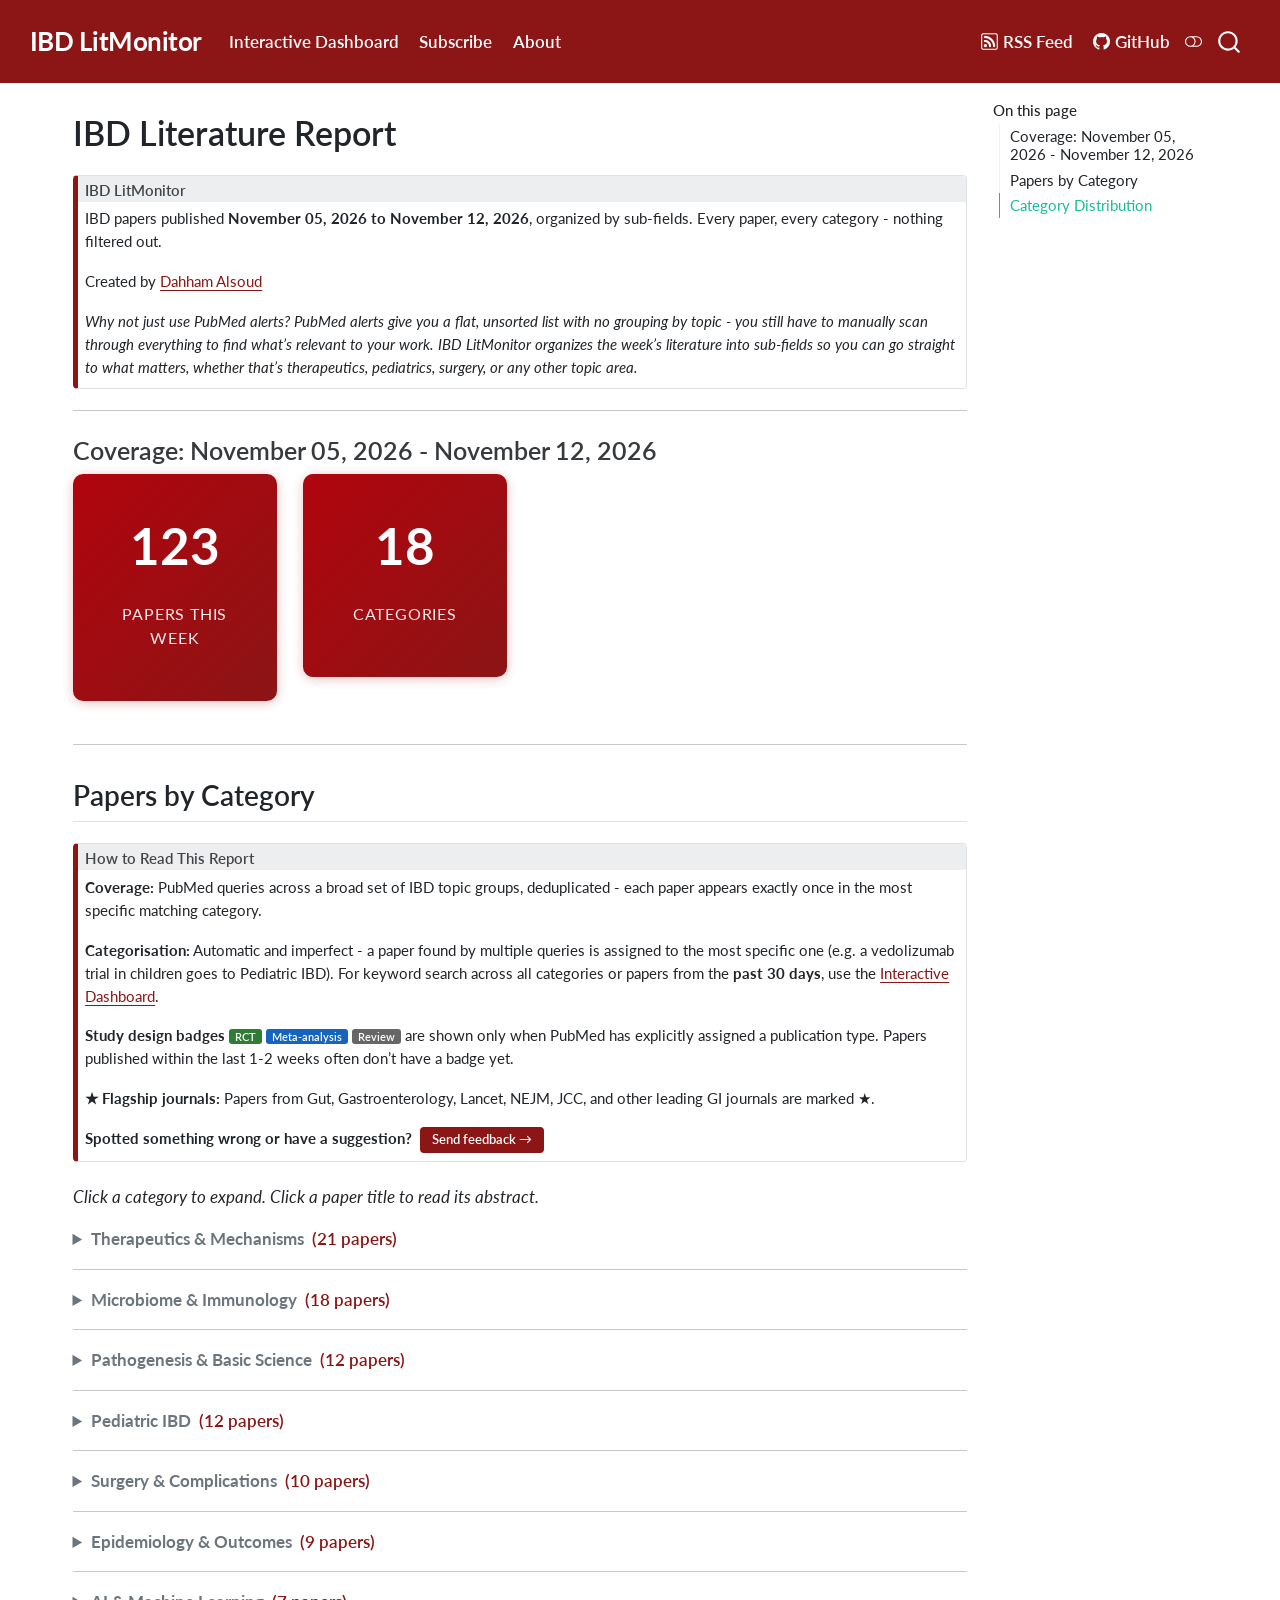
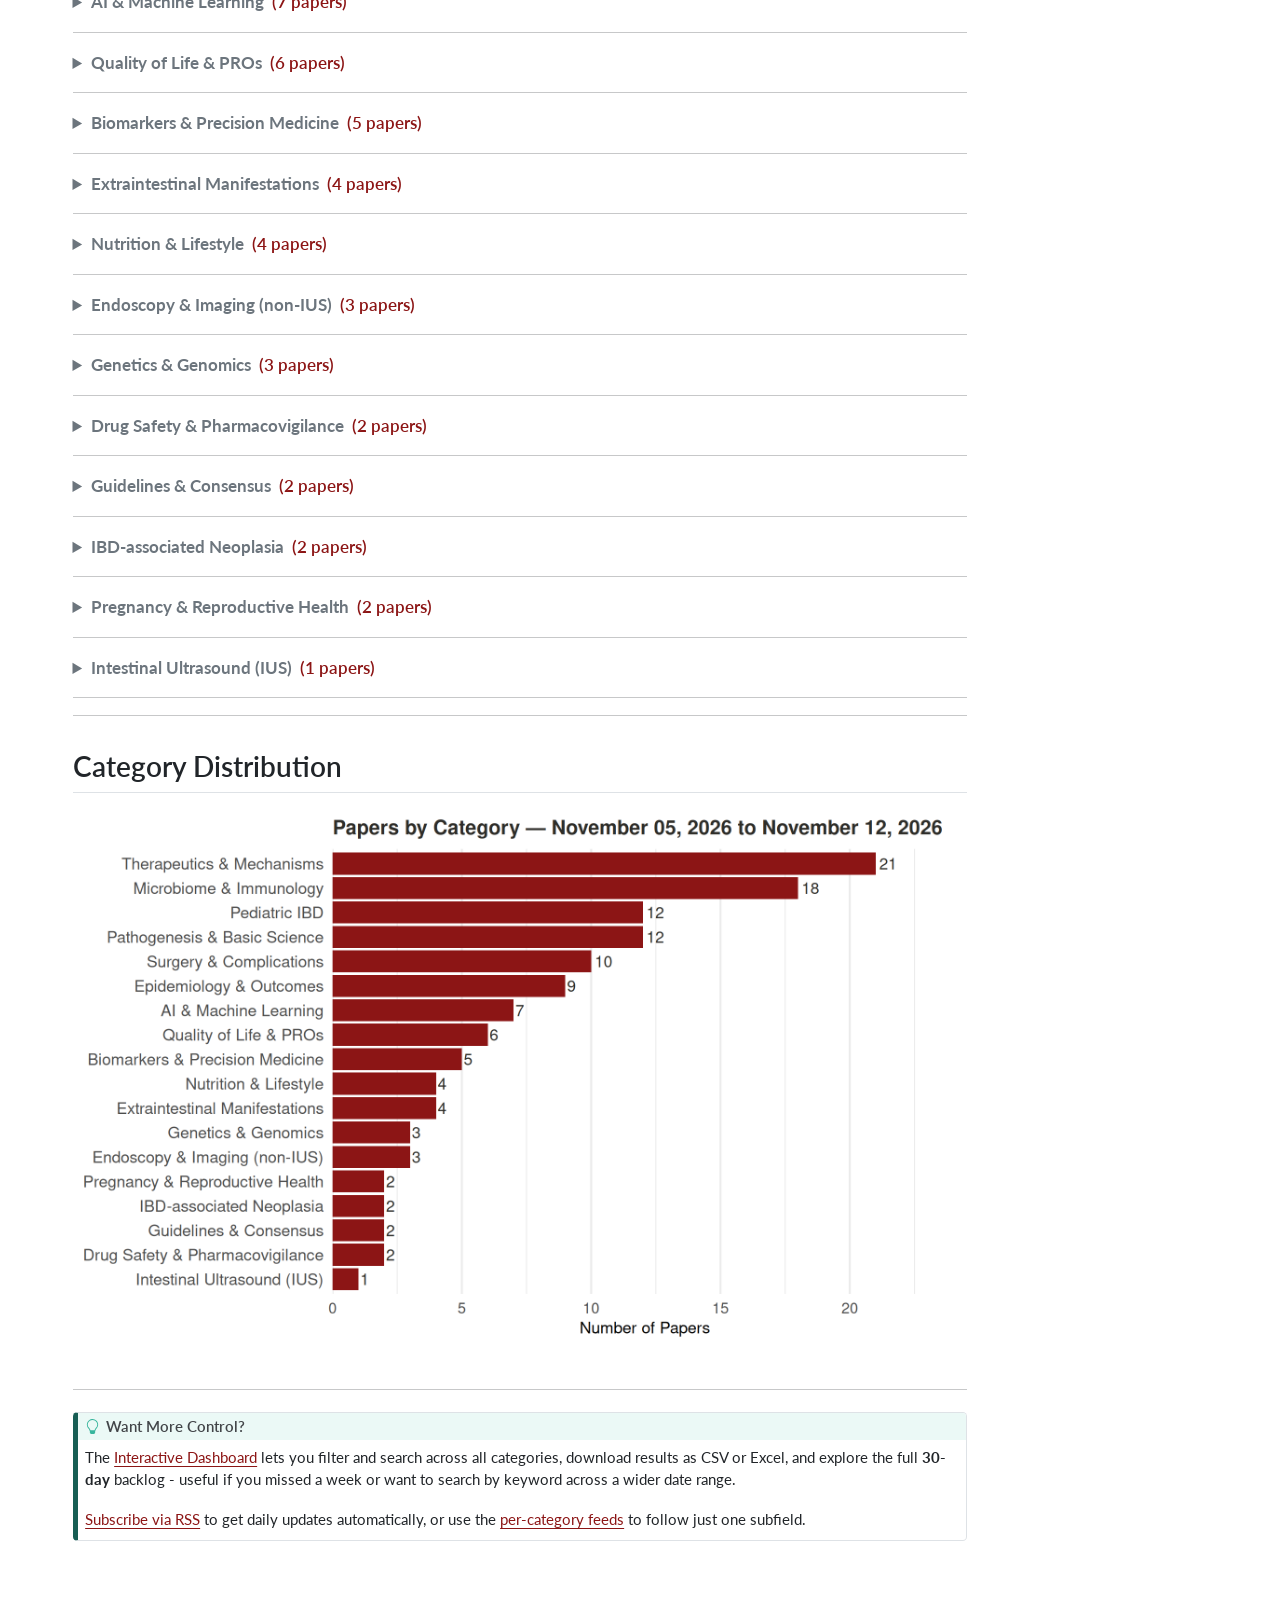
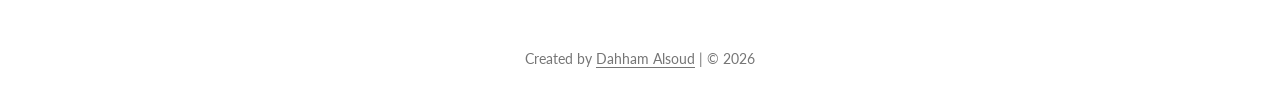
==== commit a192b09e: "chore: daily report update 2026-11-12" ====
--- a/docs/index.html
+++ b/docs/index.html
@@ -311,7 +311,7 @@
     <h2 id="toc-title">On this page</h2>
    
   <ul>
-  <li><a href="#coverage-november-04-2026---november-11-2026" id="toc-coverage-november-04-2026---november-11-2026" class="nav-link active" data-scroll-target="#coverage-november-04-2026---november-11-2026">Coverage: November 04, 2026 - November 11, 2026</a></li>
+  <li><a href="#coverage-november-05-2026---november-12-2026" id="toc-coverage-november-05-2026---november-12-2026" class="nav-link active" data-scroll-target="#coverage-november-05-2026---november-12-2026">Coverage: November 05, 2026 - November 12, 2026</a></li>
   <li><a href="#papers-by-category" id="toc-papers-by-category" class="nav-link" data-scroll-target="#papers-by-category">Papers by Category</a></li>
   <li><a href="#category-distribution" id="toc-category-distribution" class="nav-link" data-scroll-target="#category-distribution">Category Distribution</a></li>
   </ul>
@@ -350,19 +350,19 @@
 </div>
 </div>
 <div class="callout-body-container callout-body">
-<p>IBD papers published <strong>November 04, 2026 to November 11, 2026</strong>, organized by sub-fields. Every paper, every category - nothing filtered out.</p>
+<p>IBD papers published <strong>November 05, 2026 to November 12, 2026</strong>, organized by sub-fields. Every paper, every category - nothing filtered out.</p>
 <p>Created by <strong><a href="https://dahhamalsoud.github.io/">Dahham Alsoud</a></strong></p>
 <p><em>Why not just use PubMed alerts? PubMed alerts give you a flat, unsorted list with no grouping by topic - you still have to manually scan through everything to find what’s relevant to your work. IBD LitMonitor organizes the week’s literature into sub-fields so you can go straight to what matters, whether that’s therapeutics, pediatrics, surgery, or any other topic area.</em></p>
 </div>
 </div>
 <hr>
-<section id="coverage-november-04-2026---november-11-2026" class="level3">
-<h3 class="anchored" data-anchor-id="coverage-november-04-2026---november-11-2026">Coverage: November 04, 2026 - November 11, 2026</h3>
+<section id="coverage-november-05-2026---november-12-2026" class="level3">
+<h3 class="anchored" data-anchor-id="coverage-november-05-2026---november-12-2026">Coverage: November 05, 2026 - November 12, 2026</h3>
 <div class="grid">
 <div class="g-col-3">
 <div class="stat-box">
 <div class="stat-number">
-<p>125</p>
+<p>123</p>
 </div>
 <div class="stat-label">
 <p>Papers This Week</p>
@@ -404,8 +404,88 @@
 <p><em>Click a category to expand. Click a paper title to read its abstract.</em></p>
 <details>
 <summary>
-<strong>Therapeutics &amp; Mechanisms</strong> &nbsp;<span style="color:#8C1515;font-weight:600;">(20 papers)</span>
-</summary>
+<strong>Therapeutics &amp; Mechanisms</strong> &nbsp;<span style="color:#8C1515;font-weight:600;">(21 papers)</span>
+</summary>
+<details>
+<summary>
+Comparative Risk of Cancer with non-TNF Advanced Therapies Versus Anti-TNF Therapy in Inflammatory Bowel Disease.<span style="color:#b8860b;font-size:0.8em;margin-left:4px;" title="High-impact IBD/GI journal">★</span> <span style="color:#666;font-size:0.85em;font-weight:normal;"> The American journal of gastroenterology &nbsp;|&nbsp; 2026-11-12</span>
+</summary>
+<div style="padding:0.6em 0.8em;background:#fdf8f8;border-left:3px solid #8C1515;margin:0.4em 0;">
+<p style="margin:0 0 0.5em 0;color:#444;">
+Safety is important when selecting advanced therapies for inflammatory bowel disease (IBD). Safety data for anti-interleukin therapy (anti-IL) or vedolizumab come from trials with limited follow-up, and direct comparisons with anti-tumor necrosis factors (anti-TNFs) for incident cancer are lacking. We evaluated cancer incidence in patients with IBD treated with anti-IL therapy or vedolizumab versus anti-TNFs. We conducted a retrospective cohort study of adults with IBD and no prior cancer who initiated anti-IL therapy, vedolizumab or anti-TNFs. Our primary outcome was incident cancer from 90 days after therapy initiation through discontinuation. We calculated incidence rates and performed Cox proportional hazards models. We identified 4,019 advanced therapy starts: 995 anti-IL, 692 vedolizumab, and 2,332 anti-TNF starts, with mean therapy duration of 1096 days. In multivariable analysis, there was a trend towards a lower hazard of all cancers among anti-IL users compared to anti-TNF users (HR 0.47; 95% CI 0.21-1.04), which was significant on sensitivity analyses. There was no difference in hazard of skin cancers (HR 1.56; 95% CI 0.39-6.15); however, the hazard of non-skin cancer was significantly lower among anti-IL users compared to anti-TNF users (HR 0.28; 95% CI 0.09-0.81). When comparing vedolizumab to anti-TNFs, there was no significant difference in the hazard of all cancer (HR 0.52, 95% CI 0.24-1.12) and non-skin cancer (HR 0.63, 95% CI 0.29-1.39). We found no evidence of an increased cancer risk with anti-IL therapy compared with anti-TNF therapy in patients with IBD. There was no difference in the cancer risk between vedolizumab and anti-TNF therapy.
+</p>
+<p style="margin:0;font-size:0.85em;color:#666;">
+<em>Ibrahim MK, Wanchaitanawong W, Tripathi I, Anvari S, Xiong X, Cai T, Ananthakrishnan AN</em>
+</p>
+<p style="margin:0.5em 0 0 0;font-size:0.9em;">
+<a href="https://doi.org/10.14309/ajg.0000000000004251" target="_blank">DOI: 10.14309/ajg.0000000000004251</a> &nbsp;|&nbsp; <a href="https://pubmed.ncbi.nlm.nih.gov/43016241/" target="_blank">View on PubMed →</a>
+</p>
+</div>
+</details>
+<details>
+<summary>
+Real-world effectiveness and safety of upadacitinib in Crohn’s disease up to 18 months. UPITA-Crohn: a multicentre cohort study. <span style="color:#666;font-size:0.85em;font-weight:normal;"> Revista espanola de enfermedades digestivas &nbsp;|&nbsp; 2026-11-12</span>
+</summary>
+<div style="padding:0.6em 0.8em;background:#fdf8f8;border-left:3px solid #8C1515;margin:0.4em 0;">
+<p style="margin:0 0 0.5em 0;color:#444;">
+Long-term real-world evidence on upadacitinib in heavily pretreated Crohn’s disease remains limited. We assessed its effectiveness, persistence and safety up to 18 months. This multicentre ambispective study included 233 adults treated with upadacitinib at 15 Spanish hospitals. Clinical remission (Harvey-Bradshaw index below 5), steroid-free remission and clinical-biochemical remission were assessed at week 12 and at 6, 12 and 18 months. Modified non-responder imputation was the primary analysis, with classic non-responder imputation and as-observed analyses as sensitivity analyses. Persistence and adverse events attributed to upadacitinib were recorded. Patients had received a median of two prior advanced therapies; median exposure was 15.9 months (327.1 patient-years). With modified non-responder imputation, clinical remission at week 12, 12 months and 18 months was 51.1%, 40.5% and 33.3%; steroid-free remission, 46.1%, 33.1% and 25.8%; and clinical-biochemical remission, 13.9%, 16.9% and 10.0%. At 18 months, clinical remission was 24.1% with classic non-responder imputation and 64.1% as observed. Persistence at 18 months was 60.3%. Remission was numerically higher after one than after two or more prior advanced therapies, without significant differences. Adverse events attributed to upadacitinib occurred in 27.0% of patients and led to discontinuation in 4.7%; four major cardiovascular or thrombotic events were recorded. In heavily pretreated patients, upadacitinib was associated with sustained clinical remission in a relevant proportion through 18 months, with infrequent discontinuation for adverse events. Long-term estimates depended substantially on the handling of discontinuations and missing assessments.
+</p>
+<p style="margin:0;font-size:0.85em;color:#666;">
+<em>Caballero-Mateos AM, Rodríguez-González FJ, Hernández-Martínez Á, Lázaro M, Camargo-Camero R, Martín-Rodríguez MDM, Fernández-García R, Ruiz-Sánchez A, Agulleiro I, Olmedo-Martín R</em>
+</p>
+<p style="margin:0.5em 0 0 0;font-size:0.9em;">
+<a href="https://doi.org/10.17235/reed.2026.12300/2026" target="_blank">DOI: 10.17235/reed.2026.12300/2026</a> &nbsp;|&nbsp; <a href="https://pubmed.ncbi.nlm.nih.gov/43018399/" target="_blank">View on PubMed →</a>
+</p>
+</div>
+</details>
+<details>
+<summary>
+Retrospective observational study of disparities in biologic therapy access for inflammatory bowel disease in New Zealand (2016-2020); using official information ACT (OIA) data. <span style="color:#666;font-size:0.85em;font-weight:normal;"> The Medico-legal journal &nbsp;|&nbsp; 2026-11-12</span>
+</summary>
+<div style="padding:0.6em 0.8em;background:#fdf8f8;border-left:3px solid #8C1515;margin:0.4em 0;">
+<p style="margin:0 0 0.5em 0;color:#444;">
+Equitable access to biologic therapy for inflammatory bowel disease is an issue. All 20 district health boards were approached under the Official Information Act to provide anonymised information on the number of patients with inflammatory bowel disease who were treated with biologics between 2016 and 2020, by ethnicity. Expected numbers were calculated from population and prevalence data. The proportions of patients in various minority communities and the White New Zealand Population were compared using a z statistic. Only seven Health Boards replied and more than 1800 patients were admitted to hospital or a day case unit to initiate therapy with a biologic. The main findings were: no significant overall difference between the observed number of Maori patients who had received biologic therapy compared to expected; no difference in access to biologics in the South Asian community; in Taranaki, which treated the largest number of patients significantly fewer Maori patients were treated than would be expected (z = -3.07, p &lt; 0.002); and in Counties Manukau, which has a large South Asian population, significantly fewer members of the community with inflammatory bowel disease received biologic therapy than would have been expected (z = 4.4, p &lt; 0.00001). The implications of these findings are discussed. Inequitable access to biologic therapies means that patients with inflammatory bowel disease will have a poorer quality of life and have a greater need for surgery.
+</p>
+<p style="margin:0;font-size:0.85em;color:#666;">
+<em>Farrukh A, Mayberry JF</em>
+</p>
+<p style="margin:0.5em 0 0 0;font-size:0.9em;">
+<a href="https://doi.org/10.1177/00258172261477193" target="_blank">DOI: 10.1177/00258172261477193</a> &nbsp;|&nbsp; <a href="https://pubmed.ncbi.nlm.nih.gov/43018098/" target="_blank">View on PubMed →</a>
+</p>
+</div>
+</details>
+<details>
+<summary>
+No detectable remission-specific remodeling of intestinal monocyte and macrophage metabolic transcriptional programs after adalimumab in Crohn’s disease: A patient-level reanalysis of a longitudinal single-cell atlas. <span style="color:#666;font-size:0.85em;font-weight:normal;"> PloS one &nbsp;|&nbsp; 2026-11-11</span>
+</summary>
+<div style="padding:0.6em 0.8em;background:#fdf8f8;border-left:3px solid #8C1515;margin:0.4em 0;">
+<p style="margin:0 0 0.5em 0;color:#444;">
+We examined whether remission after adalimumab in Crohn’s disease (CD) was associated with differential change in intestinal monocyte and macrophage metabolic transcription. We reanalyzed the corrected public TAURUS atlas using 19 site-matched biopsy pairs from 15 patients (10 remission, 5 nonremission). Remission required at least two of Harvey-Bradshaw Index &lt;5, Nancy index ≤1 and no ulceration; post-treatment sampling occurred at least eight weeks after treatment began. Seven programs were evaluated using an outcome-blind continuum, patient-level paired changes and exact permutation tests. Twelve eligible pairs, including five of six nonremission pairs, came from terminal ileum. No primary contrast survived correction (14 tests; minimum P = 0.397; all adjusted P = 0.987). The glycolysis-level difference in change was -0.005 score units (Welch 95% CI -0.052 to 0.042). Alternative scoring, trajectories and composition analyses also yielded no corrected program contrast. Published TAURUS benchmarks were reproduced within the discovery data. Batch explained 41.5% of patient outcome variation; within-batch inference relied on nine patients and 40 label allocations (minimum adjusted P = 0.350). Donor pseudobulk analysis tested 7,092 expressed genes with paired edgeR models allowing batch-specific time effects; none survived correction (minimum adjusted P = 0.894). None of 17 metabolic transcript modules survived correction of 34 directional and mixed tests (minimum adjusted P = 0.134). Including all 26 CD pairs and varying cell thresholds yielded no corrected program contrast. Empirical 80%-power detection thresholds were approximately 1.4-1.6 SD per primary endpoint, describing detection sensitivity without establishing equivalence or excluding effects of that size. Sparse colonic remission biopsies, batch imbalance and missing individual treatment metadata constrain interpretation. These findings concern RNA programs; they do not establish absence of metabolic remodeling, treatment causality or metabolic-flux effects.
+</p>
+<p style="margin:0;font-size:0.85em;color:#666;">
+<em>Waqar A</em>
+</p>
+<p style="margin:0.5em 0 0 0;font-size:0.9em;">
+<a href="https://doi.org/10.1371/journal.pone.0356953" target="_blank">DOI: 10.1371/journal.pone.0356953</a> &nbsp;|&nbsp; <a href="https://pubmed.ncbi.nlm.nih.gov/43013487/" target="_blank">View on PubMed →</a>
+</p>
+</div>
+</details>
+<details>
+<summary>
+Beyond clinical remission in rheumatoid arthritis: Lessons from hematology and gastroenterology.<span style="background:#666;color:#fff;font-size:0.72em;font-weight:600;padding:1px 6px;border-radius:3px;margin-left:4px;">Review</span> <span style="color:#666;font-size:0.85em;font-weight:normal;"> Autoimmunity reviews &nbsp;|&nbsp; 2026-11-11</span>
+</summary>
+<div style="padding:0.6em 0.8em;background:#fdf8f8;border-left:3px solid #8C1515;margin:0.4em 0;">
+<p style="margin:0 0 0.5em 0;color:#444;">
+Treat-to-target strategies have substantially improved outcomes in rheumatoid arthritis (RA), yet current remission definitions rely largely on clinical composite criteria and may not fully reflect underlying inflammatory activity. Deep remission is not new in RA, and previous studies have used the term to describe increasingly stringent clinical, imaging, or immunological states. However, these definitions remain heterogeneous, and the clinical significance and actionability of remission depth remain uncertain. Drawing on lessons from chronic myeloid leukemia and inflammatory bowel disease, we reappraise deep remission in RA as a multidimensional concept rather than a new hierarchical treatment target. Clinical remission remains the established treatment target, while imaging and immunological assessments may provide complementary information on residual disease activity. Negative imaging-guided strategy trials do not support treatment escalation solely to achieve imaging normalization, but leave open whether objective phenotyping beyond clinical remission offers broader prognostic and clinical value. We synthesize evidence on whether deep remission assessments provide incremental prognostic or clinically actionable information for structural progression, remission durability, treatment tapering or withdrawal, sustained drug-free remission in selected patients, and cardiovascular outcomes. Deep remission may therefore serve as an aspirational direction for RA care, not as a mandate to normalize every residual abnormality, but as a broader goal of achieving durable, biology-informed control, with the potential to support safer treatment de-escalation in selected patients.
+</p>
+<p style="margin:0;font-size:0.85em;color:#666;">
+<em>Dai Y, Bai X, Zhou J, Fan BE, Salim B, Wong SH, Dalan R, Leong KP, Xu C</em>
+</p>
+<p style="margin:0.5em 0 0 0;font-size:0.9em;">
+<a href="https://doi.org/10.1016/j.autrev.2026.104231" target="_blank">DOI: 10.1016/j.autrev.2026.104231</a> &nbsp;|&nbsp; <a href="https://pubmed.ncbi.nlm.nih.gov/43014633/" target="_blank">View on PubMed →</a>
+</p>
+</div>
+</details>
 <details>
 <summary>
 Comparative effectiveness of infliximab and tofacitinib in advanced therapy-naive and -exposed patients with ulcerative colitis: a multicenter real-world study.<span style="color:#b8860b;font-size:0.8em;margin-left:4px;" title="High-impact IBD/GI journal">★</span> <span style="color:#666;font-size:0.85em;font-weight:normal;"> Inflammatory bowel diseases &nbsp;|&nbsp; 2026-11-10</span>
@@ -568,161 +648,391 @@
 </details>
 <details>
 <summary>
-Guselkumab resolved refractory Crohn’s disease-associated peritendinous inflammation documented by serial ultrasonography and magnetic resonance imaging. <span style="color:#666;font-size:0.85em;font-weight:normal;"> Scandinavian journal of rheumatology &nbsp;|&nbsp; 2026-11-04</span>
+Letter on: ‘Impact of Prior Biologic Mechanism of Action on Anti-TNF Effectiveness in Inflammatory Bowel Disease: An ENEIDA Registry Study’. Authors’ Reply.<span style="background:#666;color:#fff;font-size:0.72em;font-weight:600;padding:1px 6px;border-radius:3px;margin-left:4px;">Letter</span><span style="color:#b8860b;font-size:0.8em;margin-left:4px;" title="High-impact IBD/GI journal">★</span> <span style="color:#666;font-size:0.85em;font-weight:normal;"> Alimentary pharmacology &amp; therapeutics &nbsp;|&nbsp; 2026-11-04</span>
 </summary>
 <div style="padding:0.6em 0.8em;background:#fdf8f8;border-left:3px solid #8C1515;margin:0.4em 0;">
 <p style="margin:0 0 0.5em 0;color:#444;">
 Abstract not available.
 </p>
 <p style="margin:0;font-size:0.85em;color:#666;">
-<em>Ishiguro K, Sako M</em>
-</p>
-<p style="margin:0.5em 0 0 0;font-size:0.9em;">
-<a href="https://doi.org/10.1080/03009742.2026.2740960" target="_blank">DOI: 10.1080/03009742.2026.2740960</a> &nbsp;|&nbsp; <a href="https://pubmed.ncbi.nlm.nih.gov/42981145/" target="_blank">View on PubMed →</a>
-</p>
-</div>
-</details>
-<details>
-<summary>
-Letter on: ‘Impact of Prior Biologic Mechanism of Action on Anti-TNF Effectiveness in Inflammatory Bowel Disease: An ENEIDA Registry Study’. Authors’ Reply.<span style="background:#666;color:#fff;font-size:0.72em;font-weight:600;padding:1px 6px;border-radius:3px;margin-left:4px;">Letter</span><span style="color:#b8860b;font-size:0.8em;margin-left:4px;" title="High-impact IBD/GI journal">★</span> <span style="color:#666;font-size:0.85em;font-weight:normal;"> Alimentary pharmacology &amp; therapeutics &nbsp;|&nbsp; 2026-11-04</span>
+<em>Yagüe Caballero C, García-López S, Casas-Deza D</em>
+</p>
+<p style="margin:0.5em 0 0 0;font-size:0.9em;">
+<a href="https://doi.org/10.1111/apt.70950" target="_blank">DOI: 10.1111/apt.70950</a> &nbsp;|&nbsp; <a href="https://pubmed.ncbi.nlm.nih.gov/42983832/" target="_blank">View on PubMed →</a>
+</p>
+</div>
+</details>
+<details>
+<summary>
+Letter on: ‘Impact of Prior Biologic Mechanism of Action on Anti-TNF Effectiveness in Inflammatory Bowel Disease: An ENEIDA Registry Study’.<span style="background:#666;color:#fff;font-size:0.72em;font-weight:600;padding:1px 6px;border-radius:3px;margin-left:4px;">Letter</span><span style="color:#b8860b;font-size:0.8em;margin-left:4px;" title="High-impact IBD/GI journal">★</span> <span style="color:#666;font-size:0.85em;font-weight:normal;"> Alimentary pharmacology &amp; therapeutics &nbsp;|&nbsp; 2026-11-04</span>
 </summary>
 <div style="padding:0.6em 0.8em;background:#fdf8f8;border-left:3px solid #8C1515;margin:0.4em 0;">
 <p style="margin:0 0 0.5em 0;color:#444;">
 Abstract not available.
 </p>
 <p style="margin:0;font-size:0.85em;color:#666;">
-<em>Yagüe Caballero C, García-López S, Casas-Deza D</em>
-</p>
-<p style="margin:0.5em 0 0 0;font-size:0.9em;">
-<a href="https://doi.org/10.1111/apt.70950" target="_blank">DOI: 10.1111/apt.70950</a> &nbsp;|&nbsp; <a href="https://pubmed.ncbi.nlm.nih.gov/42983832/" target="_blank">View on PubMed →</a>
-</p>
-</div>
-</details>
-<details>
-<summary>
-Letter on: ‘Impact of Prior Biologic Mechanism of Action on Anti-TNF Effectiveness in Inflammatory Bowel Disease: An ENEIDA Registry Study’.<span style="background:#666;color:#fff;font-size:0.72em;font-weight:600;padding:1px 6px;border-radius:3px;margin-left:4px;">Letter</span><span style="color:#b8860b;font-size:0.8em;margin-left:4px;" title="High-impact IBD/GI journal">★</span> <span style="color:#666;font-size:0.85em;font-weight:normal;"> Alimentary pharmacology &amp; therapeutics &nbsp;|&nbsp; 2026-11-04</span>
+<em>Tyagi B, Ratnakar PJ, Mantravadi HB, Nainwal P, Srinivasan H</em>
+</p>
+<p style="margin:0.5em 0 0 0;font-size:0.9em;">
+<a href="https://doi.org/10.1111/apt.70944" target="_blank">DOI: 10.1111/apt.70944</a> &nbsp;|&nbsp; <a href="https://pubmed.ncbi.nlm.nih.gov/42983018/" target="_blank">View on PubMed →</a>
+</p>
+</div>
+</details>
+<details>
+<summary>
+Long-Term Follow-up of Azathioprine-Induced Portosinusoidal Vascular Disease in a Patient With Crohn’s Disease.<span style="background:#666;color:#fff;font-size:0.72em;font-weight:600;padding:1px 6px;border-radius:3px;margin-left:4px;">Case report</span> <span style="color:#666;font-size:0.85em;font-weight:normal;"> ACG case reports journal &nbsp;|&nbsp; 2026-11-04</span>
+</summary>
+<div style="padding:0.6em 0.8em;background:#fdf8f8;border-left:3px solid #8C1515;margin:0.4em 0;">
+<p style="margin:0 0 0.5em 0;color:#444;">
+Azathioprine is widely used to treat inflammatory bowel disease, organ transplantation, and autoimmune disorders. Hepatotoxicity is a rare but serious complication. We report a 48-year-old man with ileocolonic Crohn’s disease who developed azathioprine-induced portosinusoidal vascular disease (PSVD) after 15 years of treatment. Diagnosis was suspected due to persistent cytopenia (leukopenia and thrombocytopenia) and when transabdominal ultrasonography and upper gastrointestinal endoscopy showed signs of portal hypertension. There was also an extensive portal thrombosis in the right portal vein, portal bifurcation, and origin of the left portal vein. Liver biopsy confirmed PSVD, showing nodular regenerative hyperplasia, sinusoidal dilation, and obliterative portal venopathy without cirrhosis. Treatment included azathioprine discontinuation, carvedilol, and anticoagulants. After 4 years of follow-up, Crohn’s disease remained in deep remission, portal thrombosis recanalized, and portal hypertension stabilized. This case highlights the importance of monitoring for PSVD in long-term thiopurine users.
+</p>
+<p style="margin:0;font-size:0.85em;color:#666;">
+<em>Azizi F, Ouldgougam R, Aouameur Y, Bourezak SES, Gasri M, Amir ZC, Boudjella MEA</em>
+</p>
+<p style="margin:0.5em 0 0 0;font-size:0.9em;">
+<a href="https://doi.org/10.14309/crj.0000000000002387" target="_blank">DOI: 10.14309/crj.0000000000002387</a> &nbsp;|&nbsp; <a href="https://pubmed.ncbi.nlm.nih.gov/42985708/" target="_blank">View on PubMed →</a>
+</p>
+</div>
+</details>
+<details>
+<summary>
+Early decline in anti-integrin αvβ6 autoantibodies strongly predicts 1-year clinical remission in vedolizumab-treated patients with ulcerative colitis. <span style="color:#666;font-size:0.85em;font-weight:normal;"> eGastroenterology &nbsp;|&nbsp; 2026-11-02</span>
+</summary>
+<div style="padding:0.6em 0.8em;background:#fdf8f8;border-left:3px solid #8C1515;margin:0.4em 0;">
+<p style="margin:0 0 0.5em 0;color:#444;">
+Anti-integrin αvβ6 immunoglobulin G autoantibodies have emerged as one of the most accurate non-invasive biomarkers for ulcerative colitis (UC). We aimed to validate their diagnostic performance in a French multicentre cohort of patients with inflammatory bowel disease (IBD) and to evaluate their predictive value for vedolizumab clinical response. We performed a multicentre, non-interventional post hoc analysis using prospectively collected serum samples and clinical data from two parent prospective observational studies: VEDOPREDIRESP (patients with IBD initiating vedolizumab) and GOLILOR (patients with UC undergoing golimumab dose intensification). Serum anti-αvβ6 autoantibody titres were quantified by ELISA at baseline and week 6 (VEDOPREDIRESP) or week 8 (GOLILOR), blinded to clinical outcomes. The primary endpoint was sustained clinical remission at week 52. In the VEDOPREDIRESP cohort (n=115; 67 UC, 48 Crohn’s disease (CD), sustained clinical remission at week 52 was achieved in 54% of patients with UC. Baseline serum anti-αvβ6 autoantibody titres were significantly higher in UC than in CD (median 271 ng/mL (IQR 38-884) vs 5.2 ng/mL (2.5-10), p&lt;0.001), with seropositivity (&gt;9.1 ng/mL) in 94% vs 19%, respectively. Receiver operating characteristic (ROC) analysis confirmed excellent diagnostic performance to discriminate between UC and CD (area under the ROC curve (AUC) 0.93; optimal cut-off 15 ng/mL; sensitivity 92%, specificity 95%). In patients with UC treated with vedolizumab, titres declined significantly from baseline to week 6 (median 243 ng/mL (176-884) to 190 ng/mL (89-320), p=0.040). A &gt;30% reduction at week 6 strongly predicted sustained remission at week 52 (AUC 0.79; sensitivity 78%, specificity 80%). Multivariable analysis identified this early decline as the only statistically significant independent predictor of 1-year remission (adjusted OR 5.36, 95% CI 1.12 to 8.54, p=0.040). Notably, in an independent cohort of 47 patients with UC undergoing golimumab dose intensification, there was no reduction in median serum anti-αvβ6 autoantibody levels, with levels remaining stable from 197 ng/mL at week 0 to 205 ng/mL (97-457) at week 8 (p=0.730). Anti-αvβ6 autoantibodies robustly discriminate UC from CD. In patients with UC treated with vedolizumab, their early and selective decline predicts clinical remission at 1 year and provides a precision tool to optimise gut-selective therapy in real time.
+</p>
+<p style="margin:0;font-size:0.85em;color:#666;">
+<em>Roblin X, Mechi F, Berger AE, Fumery M, Nancey S, Hébuterne X, Carbonnel F, Altwegg R, Barrau M, Sparrow MP</em>
+</p>
+<p style="margin:0.5em 0 0 0;font-size:0.9em;">
+<a href="https://doi.org/10.1136/egastro-2026-100598" target="_blank">DOI: 10.1136/egastro-2026-100598</a> &nbsp;|&nbsp; <a href="https://pubmed.ncbi.nlm.nih.gov/42991140/" target="_blank">View on PubMed →</a>
+</p>
+</div>
+</details>
+<details>
+<summary>
+Comparative effectiveness of IL-12/23 and IL-23 inhibitors versus JAK inhibitors in patients with inflammatory bowel disease and hidradenitis suppurativa: a real-world propensity-matched analysis. <span style="color:#666;font-size:0.85em;font-weight:normal;"> Crohn’s &amp; colitis 360 &nbsp;|&nbsp; 2026-10-30</span>
+</summary>
+<div style="padding:0.6em 0.8em;background:#fdf8f8;border-left:3px solid #8C1515;margin:0.4em 0;">
+<p style="margin:0 0 0.5em 0;color:#444;">
+Inflammatory bowel disease (IBD) and hidradenitis suppurativa (HS) frequently coexist and share overlapping immune pathways, yet comparative real-world outcomes between IL-12/23 or IL-23 inhibitors and Janus kinase (JAK) inhibitors in this population remain poorly defined. We conducted a retrospective cohort study using a large, multicenter, real-world dataset. Adults (≥16 years) with IBD and HS who initiated an IL-12/23 or IL-23 inhibitor after anti-TNF therapy or a JAK inhibitor were included; patients with prior exposure to the opposing drug class were excluded. Propensity score matching (1:1) yielded 150 patients per cohort. Outcomes from 30-365 days included acute care utilization, corticosteroid use, IBD complications, and overall and hidradenitis-specific antibiotic use. After propensity score matching, 300 patients were included (150 per cohort; mean age 38 years; 75.3% female). Rates of emergency department visits or hospitalization were similar between groups (RR 1.20, 95% CI, 0.82-1.77). Corticosteroid use risk was numerically higher in the IL-12/23 or IL-23 cohort (RR 1.20, 95% CI, 0.98-1.46). IBD-related complications did not differ significantly (RR 1.06, 95% CI, 0.58-1.93). Overall antibiotic use was comparable, while hidradenitis-specific antibiotic use was higher in the IL-12/23 or IL-23 cohort (RR 1.47, 95% CI, 1.11-1.95). In this real-world analysis, IL-12/23 or IL-23 inhibitor therapy was associated with higher hidradenitis-specific antibiotic use and numerically greater but statistically nonsignificant corticosteroid exposure, while hospitalization and IBD-related complications were comparable. These findings should be interpreted cautiously given the absence of validated disease-activity measures; prospective studies are needed to inform optimal therapeutic selection.
+</p>
+<p style="margin:0;font-size:0.85em;color:#666;">
+<em>Hafez Y, Osman A, Syn WK, Shmais M</em>
+</p>
+<p style="margin:0.5em 0 0 0;font-size:0.9em;">
+<a href="https://doi.org/10.1093/crocol/otag086" target="_blank">DOI: 10.1093/crocol/otag086</a> &nbsp;|&nbsp; <a href="https://pubmed.ncbi.nlm.nih.gov/42991151/" target="_blank">View on PubMed →</a>
+</p>
+</div>
+</details>
+<details>
+<summary>
+Baseline mucosal transcriptomic endotypes stratify healing capacity and biologic therapy outcomes in ulcerative colitis: an integrative multi-cohort study. <span style="color:#666;font-size:0.85em;font-weight:normal;"> Frontiers in pharmacology &nbsp;|&nbsp; 2026-10-23</span>
+</summary>
+<div style="padding:0.6em 0.8em;background:#fdf8f8;border-left:3px solid #8C1515;margin:0.4em 0;">
+<p style="margin:0 0 0.5em 0;color:#444;">
+Numerous baseline mucosal transcriptomic signatures have been proposed to stratify therapeutic outcomes in ulcerative colitis (UC), but cross-cohort transferability is frequently undermined by platform heterogeneity, endpoint/timepoint differences, and drug-specific biases. The resulting lack of a biologic-agnostic molecular baseline has limited clinical translation and prospective trial design. We integratively re-analyzed endpoint-linked baseline mucosal transcriptomes from seven public UC GEO series (778 unique baseline samples), with three additional public accessions used for disease-activity and contextual analyses. The primary response/healing synthesis used five study slices spanning anti-TNF, anti-integrin, and etrolizumab-treated cohorts. Unsupervised decomposition identified baseline endotypes, and endotype-outcome associations were estimated within each cohort (OR per 1-SD increase) and summarized by random-effects cross-cohort pooling with heterogeneity reporting, rank/seed sensitivity analyses, endpoint-restricted summaries, and negative controls. Across five primary response/healing study slices, an epithelial barrier endotype (EPITHELIAL_BARRIER/NMF_C3) was associated with higher odds of response/healing (random-effects cross-cohort pooling OR = 3.171, 95% CI 1.491-6.744), whereas macrophage-inflammation and lymphoid/complement-stromal axes (MACROPHAGE_INFLAMMATION/NMF_C1 and LYMPHOID_COMPLEMENT_STROMAL/NMF_C2) were associated with lower odds of response/healing (OR = 0.359, 0.175-0.735; OR = 0.378, 0.220-0.651). The epithelial estimate was largest in GSE73661 but remained significant in the five-study leave-one-out summary after excluding that cohort (OR = 2.547, 95% CI 1.271-5.105). Cross-mechanism evaluation included UNIFI ustekinumab week-8 mucosal healing (UST arm n = 358; EPITHELIAL_BARRIER OR = 4.483, 2.263-8.881) and directionally consistent effects in etrolizumab. Endotype axes were supported by independent single-cell localization (FDR = 0.0026). Treatment-interaction tests were imprecise and did not establish drug-class-specific prediction. In cohort-heldout prediction, AUC ranged from 0.717 to 0.758, but calibration was variable. A network-based therapeutic prioritization was enriched for UC-approved agents (AUC = 0.741; permutation p = 6.0 × 10- 4) and is presented as hypothesis-generating. Baseline mucosal endotypes stratify healing capacity and therapeutic outcomes across public cohorts, with orthogonal support from single-cell localization. These findings support prospective evaluation as biologic-agnostic outcome stratifiers rather than established drug-specific predictive biomarkers.
+</p>
+<p style="margin:0;font-size:0.85em;color:#666;">
+<em>Chen W, Zeng S</em>
+</p>
+<p style="margin:0.5em 0 0 0;font-size:0.9em;">
+<a href="https://doi.org/10.3389/fphar.2026.1931118" target="_blank">DOI: 10.3389/fphar.2026.1931118</a> &nbsp;|&nbsp; <a href="https://pubmed.ncbi.nlm.nih.gov/42996168/" target="_blank">View on PubMed →</a>
+</p>
+</div>
+</details>
+</details>
+<hr>
+<details>
+<summary>
+<strong>Microbiome &amp; Immunology</strong> &nbsp;<span style="color:#8C1515;font-weight:600;">(18 papers)</span>
+</summary>
+<details>
+<summary>
+Cadmium sulfide nanoparticles exacerbate colitis via Faecalibaculum rodentium-mediated modulation of the indole-3-lactic acid-Th17 axis. <span style="color:#666;font-size:0.85em;font-weight:normal;"> Chemico-biological interactions &nbsp;|&nbsp; 2026-11-11</span>
+</summary>
+<div style="padding:0.6em 0.8em;background:#fdf8f8;border-left:3px solid #8C1515;margin:0.4em 0;">
+<p style="margin:0 0 0.5em 0;color:#444;">
+With the increasing application of cadmium sulfide nanoparticles (CdS-NPs), their potential adverse effects on intestinal health have attracted growing attention. However, the impact of CdS-NPs exposure on inflammatory bowel disease (IBD) and the underlying mechanisms remain unclear. Here, we demonstrate that daily oral gavage exposure to 1 mg/kg CdS-NPs for 4 weeks or 11 weeks alone did not induce apparent colonic inflammation in healthy mice but exacerbated both acute and chronic DSS-induced colitis, as evidenced by severe weight loss, increased disease activity, colon shortening, tissue damage, and immune infiltration. Integrated gut microbiota profiling and metabolomic analysis revealed that CdS-NPs markedly reduced the abundance and tryptophan-metabolizing capacity of Faecalibaculum rodentium (F. rodentium), leading to impaired indole-3-lactic acid (ILA) production. F. rodentium administration significantly alleviated CdS-NPs-aggravated DSS-induced colitis and restored serum ILA levels, accompanied by suppression of Th17 responses. Consistently, exogenous ILA treatment attenuated intestinal inflammation and suppressed Th17/IL-17 responses in vivo and inhibited Th17 differentiation in CD4+ T cells in vitro. Collectively, our findings identify microbial tryptophan metabolism and IL-17 signaling as critical mediators of intestinal inflammatory sensitization associated with CdS-NPs exposure and highlight the F. rodentium-ILA axis as a potential intervention target for CdS-NPs-induced intestinal inflammation.
+</p>
+<p style="margin:0;font-size:0.85em;color:#666;">
+<em>Ni S, Xu S, Zhang Z, Pei W, Yuan W, Kadier D, Peng K, Liu X, Zhang Z, Li L</em>
+</p>
+<p style="margin:0.5em 0 0 0;font-size:0.9em;">
+<a href="https://doi.org/10.1016/j.cbi.2026.112432" target="_blank">DOI: 10.1016/j.cbi.2026.112432</a> &nbsp;|&nbsp; <a href="https://pubmed.ncbi.nlm.nih.gov/43014534/" target="_blank">View on PubMed →</a>
+</p>
+</div>
+</details>
+<details>
+<summary>
+Hyaluronic acid-grafted pH-responsive microcarriers for CD44-targeted co-delivery of Lactobacillus rhamnosus GG and its extrusion-derived bacterial membrane vesicles to rebalance intestinal homeostasis. <span style="color:#666;font-size:0.85em;font-weight:normal;"> International journal of pharmaceutics &nbsp;|&nbsp; 2026-11-11</span>
+</summary>
+<div style="padding:0.6em 0.8em;background:#fdf8f8;border-left:3px solid #8C1515;margin:0.4em 0;">
+<p style="margin:0 0 0.5em 0;color:#444;">
+Inflammatory bowel disease (IBD) stems from gut dysbiosis, impaired intestinal epithelial barriers and persistent mucosal immune dysfunction. Free oral probiotics or probiotic-derived extracellular vesicles yield poor therapeutic effects against IBD, as they degrade rapidly in the gastrointestinal tract and lack specific tropism for inflamed colon lesions. To overcome these delivery limitations, we fabricated pH-responsive hyaluronic acid (HA)-decorated alginate microcapsules (ALHA@LGG&amp;EBMVs) to co-deliver viable Lactobacillus rhamnosus GG (LGG) and extrusion-derived bacterial membrane vesicles (EBMVs). The electrosprayed Ca2+-crosslinked alginate skeleton confers robust gastric-acid protection, and surface-immobilized HA enables specific binding to CD44 overexpressed on inflamed colon epithelium. In vitro simulated gastric fluid assays revealed that the ALHA shell afforded superior protection to encapsulated LGG and EBMVs. In vivo fluorescence tracing on dextran sulfate sodium-induced colitic mice showed ALHA@LGG&amp;EBMVs achieved 2.7-fold higher cargo accumulation at inflammatory colon sites with 24 h prolonged lesion retention relative to untargeted cargo-loaded alginate microcapsules (AL@LGG&amp;EBMVs). In vivo therapeutic assays verified that the dual-cargo microcapsules mitigated colitis symptoms, restored epithelial tight junctions and reduced excessive intestinal epithelial permeability. Mechanistic studies revealed concurrent improvements across three key pathological dimensions: balancing the abnormal Th17/Treg ratio, promoting anti-inflammatory M2 macrophage polarization, and remodeling dysbiotic gut microbiota to expand beneficial commensals and reduce the abundance of pro-inflammatory pathobionts, which collectively facilitate the restoration of intestinal homeostasis. This polysaccharide delivery system integrates gastric-acid shielding and active inflammatory-lesion targeting to achieve multi-dimensional restoration of intestinal homeostasis. This proof-of-concept study offers a biocompatible microecological nanomedicine prototype for IBD intervention and establishes a blueprint for the development of oral gut-targeted biomaterials.
+</p>
+<p style="margin:0;font-size:0.85em;color:#666;">
+<em>Ji Q, Chen H, Sun X</em>
+</p>
+<p style="margin:0.5em 0 0 0;font-size:0.9em;">
+<a href="https://doi.org/10.1016/j.ijpharm.2026.127656" target="_blank">DOI: 10.1016/j.ijpharm.2026.127656</a> &nbsp;|&nbsp; <a href="https://pubmed.ncbi.nlm.nih.gov/43014462/" target="_blank">View on PubMed →</a>
+</p>
+</div>
+</details>
+<details>
+<summary>
+Dsg2 truncation causes a severe intestinal epithelial barrier breakdown and alters microbiome and immune response. <span style="color:#666;font-size:0.85em;font-weight:normal;"> JCI insight &nbsp;|&nbsp; 2026-11-10</span>
+</summary>
+<div style="padding:0.6em 0.8em;background:#fdf8f8;border-left:3px solid #8C1515;margin:0.4em 0;">
+<p style="margin:0 0 0.5em 0;color:#444;">
+Inflammatory bowel diseases (IBD) including Crohn’s disease (CD) are characterized by impaired intestinal epithelial barrier (IEB) function. Alterations in the desmosomal cadherin desmoglein 2 (Dsg2) have been linked to loss of IEB and intestinal inflammation in IBD. We investigated the pathogenic impact of a cytoplasmatic-truncating mutation in the desmosomal cadherin desmoglein 2 gene (DSG2) in an IBD patient. Genetic analysis of a CD patient revealed a likely pathogenic DSG2 mutation leading to a truncated protein lacking part of the intracellular domain. Generation of an enterocyte-specific mouse model to recapitulate the human mutation resulted in a lethal intestinal barrier defect which was evident in homozygous but not in heterozygous mice. In vitro, barrier defects correlated with changes in Dsg2 mobility and upregulation of pore-forming tight junction protein claudin-2. Organoids derived from heterozygous Dsg2 truncated mice exhibited increased epithelial susceptibility to proinflammatory cytokines. Bulk RNAseq followed by gene ontology analysis in homozygous mice revealed a skewed IL17/IL23 response overlapping with transcriptional changes in patients with CD. Furthermore, 16S rRNA sequencing revealed alterations in microbiome composition in animals that carried the Dsg2 truncation. In summary, a patient-derived mutation in the DSG2 gene causing cytoplasmic truncation in homozygous state induced a lethal intestinal barrier breakdown in mice paralleled by altered gut microbiota and intestinal immune response.
+</p>
+<p style="margin:0;font-size:0.85em;color:#666;">
+<em>Kugelmann D, García-Ponce A, Thielemann N, Radeva MY, Anders M, Kang DE, Siadjeu C, Burkard N, Horn AK, Neubauer J</em>
+</p>
+<p style="margin:0.5em 0 0 0;font-size:0.9em;">
+<a href="https://doi.org/10.1172/jci.insight.183554" target="_blank">DOI: 10.1172/jci.insight.183554</a> &nbsp;|&nbsp; <a href="https://pubmed.ncbi.nlm.nih.gov/43007723/" target="_blank">View on PubMed →</a>
+</p>
+</div>
+</details>
+<details>
+<summary>
+Microbiome changes following immigration: Rethinking “Westernization” as an explanatory concept.<span style="background:#666;color:#fff;font-size:0.72em;font-weight:600;padding:1px 6px;border-radius:3px;margin-left:4px;">Review</span><span style="color:#b8860b;font-size:0.8em;margin-left:4px;" title="High-impact IBD/GI journal">★</span> <span style="color:#666;font-size:0.85em;font-weight:normal;"> Gut microbes &nbsp;|&nbsp; 2026-11-10</span>
+</summary>
+<div style="padding:0.6em 0.8em;background:#fdf8f8;border-left:3px solid #8C1515;margin:0.4em 0;">
+<p style="margin:0 0 0.5em 0;color:#444;">
+An emerging focus in microbiome science is on changes to people’s microbiomes following immigration, particularly to so-called Western countries, such as the USA, Canada, and Australia. Moving to these regions has been linked to microbiome changes that may increase immigrants’ susceptibility to health problems, including obesity and Inflammatory Bowel Disease. The term “Westernization” (and adjacent terminology) is frequently used to describe changes in diet, lifestyle, and built environment - and the consequent microbiome shifts - associated with immigration. However, what Westernization means in this context, and whether it is an appropriate descriptor, is often unclear. The purpose of this article is to provide a review of the diverse meanings associated with the terms “West”, “Western”, “Westernization” (and similar) across microbiome-related research and broader uses. We argue that these terms can obscure the specific structural, environmental, and cultural factors shaping microbiome changes. We discuss the consequences of this imprecision and provide recommendations for future research. Avoiding oversimplified conclusions about what impacts immigrants’ microbiome and health can contribute to more accurate targets for public health interventions for these groups in the long term.
+</p>
+<p style="margin:0;font-size:0.85em;color:#666;">
+<em>Sharma R, Holcomb LE, Ishaq SL, O’Doherty KC</em>
+</p>
+<p style="margin:0.5em 0 0 0;font-size:0.9em;">
+<a href="https://doi.org/10.1080/19490976.2026.2756705" target="_blank">DOI: 10.1080/19490976.2026.2756705</a> &nbsp;|&nbsp; <a href="https://pubmed.ncbi.nlm.nih.gov/43010182/" target="_blank">View on PubMed →</a>
+</p>
+</div>
+</details>
+<details>
+<summary>
+The Microbiota-Metabolism Axis: Mechanistic Insights and Translational Targets Across Diabetes and Gastrointestinal Disorders.<span style="background:#666;color:#fff;font-size:0.72em;font-weight:600;padding:1px 6px;border-radius:3px;margin-left:4px;">Review</span> <span style="color:#666;font-size:0.85em;font-weight:normal;"> International journal of endocrinology &nbsp;|&nbsp; 2026-11-09</span>
+</summary>
+<div style="padding:0.6em 0.8em;background:#fdf8f8;border-left:3px solid #8C1515;margin:0.4em 0;">
+<p style="margin:0 0 0.5em 0;color:#444;">
+The gut microbiota (GM) modulates host energy balance, glucose-lipid metabolism, and enteroendocrine signaling through metabolite-receptor axes that include short-chain fatty acids (SCFAs) acting on FFAR2/FFAR3 (GPR43/GPR41), microbially transformed bile acids signaling via FXR/TGR5, and amino-acid/choline-derived compounds such as imidazole propionate (ImP) and trimethylamine N-oxide (TMAO). These pathways regulate incretin biology (GLP-1/PYY), insulin sensitivity, hepatic glucose output, adipose lipolysis, and appetite, thereby shaping risk and progression of Type 2 diabetes mellitus (T2DM), obesity, inflammatory bowel disease (IBD), irritable bowel syndrome (IBS), and related conditions. Here, we synthesize mechanistic and translational evidence, highlight bidirectional drug-microbiome interactions (GLP-1 receptor agonists), and review interventions spanning diet, pre/probiotics, fecal microbiota transplantation (FMT), and pharmacologic targeting of bile-acid and SCFA pathways. Together, these findings support precision strategies that profile GM-metabolite signatures (e.g., SCFAs, secondary bile acids, and ImP TMAO) to guide prevention and therapy in metabolic and gastrointestinal disease.
+</p>
+<p style="margin:0;font-size:0.85em;color:#666;">
+<em>Akif A, Sultana N, Mikrani I</em>
+</p>
+<p style="margin:0.5em 0 0 0;font-size:0.9em;">
+<a href="https://doi.org/10.1155/ije/7761643" target="_blank">DOI: 10.1155/ije/7761643</a> &nbsp;|&nbsp; <a href="https://pubmed.ncbi.nlm.nih.gov/43011569/" target="_blank">View on PubMed →</a>
+</p>
+</div>
+</details>
+<details>
+<summary>
+A homogeneous acidic polysaccharide from Guangxi-cultivated Alpiniae Oxyphyllae fructus attenuates DSS-induced ulcerative colitis by remodeling the amino acid metabolism-microbiota-barrier axis.<span style="color:#b8860b;font-size:0.8em;margin-left:4px;" title="High-impact IBD/GI journal">★</span> <span style="color:#666;font-size:0.85em;font-weight:normal;"> International journal of biological macromolecules &nbsp;|&nbsp; 2026-11-06</span>
+</summary>
+<div style="padding:0.6em 0.8em;background:#fdf8f8;border-left:3px solid #8C1515;margin:0.4em 0;">
+<p style="margin:0 0 0.5em 0;color:#444;">
+Ulcerative colitis (UC) is a chronic intestinal inflammatory condition with limited management options, driving interest in food-derived bioactive polysaccharides as potential dietary interventions. Alpiniae Oxyphyllae Fructus (AOF), an edible and medicinal plant traditionally used for gastrointestinal health, is widely cultivated in Guangxi, China; however, polysaccharides from Guangxi-grown AOF have not been systematically characterized, and their structure-activity relationships in UC remain undefined. In this study, a homogeneous acidic polysaccharide (AOFP-3) was isolated from Guangxi-cultivated AOF and structurally characterized. Its anti-UC activity was evaluated in a dextran sulfate sodium (DSS)-induced mouse model by integrating untargeted metabolomics, targeted amino acid profiling, 16S rRNA sequencing, and immunohistochemistry. AOFP-3 was identified as a highly branched acidic heteropolysaccharide (Mw 19.728 kDa) rich in galacturonic acid (53.38%), with a putative backbone of alternating →4)-α-D-GalpA-(1 → and →4)-α-D-GalpA-6-OMe-(1 → residues. In DSS-induced UC mice, AOFP-3 dose-dependently alleviated weight loss, colon shortening, histopathological damage, and inflammation. Mechanistically, AOFP-3 treatment was associated with restoration of amino acid homeostasis, particularly involving branched-chain amino acids and the alanine/glycine-serine-threonine metabolic axis, with remodeling of the gut microbiota (enrichment of Akkermansia and Lactobacillus and suppression of Staphylococcus and Enterococcus) and repair of both physical (Occludin, Claudin-1, ZO-1) and chemical (MUC-2, goblet cells) barriers. These findings establish a structural and mechanistic basis for the bioactivity of Guangxi-grown AOF polysaccharides and support their further investigation as functional food ingredients for gut health promotion.
+</p>
+<p style="margin:0;font-size:0.85em;color:#666;">
+<em>Xiang Y, He C, Yuan H, Wang E, Yan Z, Li Z, Liu C, Zhang Y, He J</em>
+</p>
+<p style="margin:0.5em 0 0 0;font-size:0.9em;">
+<a href="https://doi.org/10.1016/j.ijbiomac.2026.155156" target="_blank">DOI: 10.1016/j.ijbiomac.2026.155156</a> &nbsp;|&nbsp; <a href="https://pubmed.ncbi.nlm.nih.gov/42994663/" target="_blank">View on PubMed →</a>
+</p>
+</div>
+</details>
+<details>
+<summary>
+Fecal neuraminidase correlates with inflammatory signatures and microbiome shifts in preclinical Crohn’s disease.<span style="color:#b8860b;font-size:0.8em;margin-left:4px;" title="High-impact IBD/GI journal">★</span> <span style="color:#666;font-size:0.85em;font-weight:normal;"> Gut microbes &nbsp;|&nbsp; 2026-11-05</span>
+</summary>
+<div style="padding:0.6em 0.8em;background:#fdf8f8;border-left:3px solid #8C1515;margin:0.4em 0;">
+<p style="margin:0 0 0.5em 0;color:#444;">
+The mucus layer, rich in mucin glycoproteins, serves as a critical barrier to microbial invasion. Neuraminidases cleave terminal sialic acids from mucin glycans, a process that may influence mucus integrity, epithelial exposure to microbial antigens, and mucosal immune responses, making fecal neuraminidase activity a biologically relevant functional readout of host-microbe interactions in the context of Crohn’s disease (CD) pathogenesis. We evaluated whether fecal neuraminidase activity is associated with future CD risk and examine its relationships with inflammatory and microbial signatures relevant to early disease development. Within the prospective GEM cohort, 69 individuals who later developed CD were matched to 69 healthy first-degree relative controls. Fecal neuraminidase activity was measured using a fluorometric assay. Conditional logistic regression assessed its association with future CD risk. Partial Spearman correlations evaluated relationships with 446 serum proteins (OLINK), followed by pathway enrichment analysis, and with fecal calprotectin (FCP) and gut microbial composition (16S rRNA sequencing). Fecal neuraminidase activity was positively associated with future CD (OR = 1.541; 95% CI: 1.05-2.25; p = 0.026). Proteins correlated with neuraminidase activity were enriched in immune and inflammatory pathways. Neuraminidase activity was positively correlated positively with FCP (p ≤ 0.05), and its association with future CD was attenuated after adjustment for FCP. Fourteen microbial taxa were significantly correlated with neuraminidase activity (q ≤ 0.05). Fecal neuraminidase activity’s relationships with inflammatory markers and microbial taxa support its potential relevance as a functional marker of host-microbe alterations during preclinical CD.
+</p>
+<p style="margin:0;font-size:0.85em;color:#666;">
+<em>Mu K, Dang CP, Xue M, Li Q, Huynh HQ, Griffiths AM, Turner D, Moayyedi P, Steinhart AH, Dieleman LA</em>
+</p>
+<p style="margin:0.5em 0 0 0;font-size:0.9em;">
+<a href="https://doi.org/10.1080/19490976.2026.2755166" target="_blank">DOI: 10.1080/19490976.2026.2755166</a> &nbsp;|&nbsp; <a href="https://pubmed.ncbi.nlm.nih.gov/42989733/" target="_blank">View on PubMed →</a>
+</p>
+</div>
+</details>
+<details>
+<summary>
+Mucosal transcriptomic and fecal microbiome signatures associated with persistent symptoms in quiescent Crohn’s disease.<span style="color:#b8860b;font-size:0.8em;margin-left:4px;" title="High-impact IBD/GI journal">★</span> <span style="color:#666;font-size:0.85em;font-weight:normal;"> Inflammatory bowel diseases &nbsp;|&nbsp; 2026-11-05</span>
+</summary>
+<div style="padding:0.6em 0.8em;background:#fdf8f8;border-left:3px solid #8C1515;margin:0.4em 0;">
+<p style="margin:0 0 0.5em 0;color:#444;">
+Persistent symptoms in quiescent Crohn’s disease (qCD + S) lack clear mechanistic explanations. Building on prior evidence linking qCD + S to sulfidogenic microbial metabolism, this study characterizes the underlying site-specific mucosal transcriptional programs and host-microbe interactions associated with qCD + S. We integrated paired metagenomic and transcriptomic data from a cross-sectional cohort of patients with qCD. Host-microbe interactions in the ileum and rectosigmoid colon were analyzed using differential expression, penalized regression, and sparse canonical correlation analysis. qCD + S was associated with transcriptional differences in separate analyses of ileal and rectosigmoid samples. The ileum showed reduced expression of genes related to immune surveillance, whereas the rectosigmoid colon exhibited reduced chemokine-related and increased ribosomal gene expression. Multi-omic integration identified associations between previously identified sulfidogenic microbes and mucosal genes related to mitochondrial metabolism, epithelial homeostasis, and neurosensory signaling. Exploratory sparse canonical correlation analysis identified multivariate patterns involving oral-associated taxa and mucosal genes related to B-cell receptor signaling and RNA-processing. Persistent symptoms in qCD are mucosal transcriptional differences and fecal microbial features. These findings suggest a model in which altered immune regulation, microbial sulfur metabolism, and downstream epithelial and metabolic stress pathways contribute to symptom persistence despite quiescent inflammation, but this model requires mechanistic validation.
+</p>
+<p style="margin:0;font-size:0.85em;color:#666;">
+<em>Guo K, Golob J, Berinstein J, Sheehan J, Chey WD, Higgins PDR, Young V, Rao K, Singh P, Bishu S</em>
+</p>
+<p style="margin:0.5em 0 0 0;font-size:0.9em;">
+<a href="https://doi.org/10.1093/ibd/izag244" target="_blank">DOI: 10.1093/ibd/izag244</a> &nbsp;|&nbsp; <a href="https://pubmed.ncbi.nlm.nih.gov/42986703/" target="_blank">View on PubMed →</a>
+</p>
+</div>
+</details>
+<details>
+<summary>
+Lactobacillus Plantarum-Derived Extracellular Vesicles Alleviate DSS-Induced Colitis and Modulate Autophagy-Related Markers. <span style="color:#666;font-size:0.85em;font-weight:normal;"> Probiotics and antimicrobial proteins &nbsp;|&nbsp; 2026-11-05</span>
+</summary>
+<div style="padding:0.6em 0.8em;background:#fdf8f8;border-left:3px solid #8C1515;margin:0.4em 0;">
+<p style="margin:0 0 0.5em 0;color:#444;">
+Inflammatory bowel disease (IBD) encompasses a group of chronic inflammatory disorders of the intestine, which have been associated with a rising global incidence. Autophagy plays a crucial anti-inflammatory role in the context of intestinal inflammation. This study was designed to investigate the protective effects of Lactobacillus plantarum-derived extracellular vesicles (LpEVs) against dextran sodium sulfate (DSS)-induced colitis in mice and to elucidate the underlying mechanisms associated with autophagy. In this study, mouse intestinal epithelial cells (MODE-K) were pre-incubated with LpEVs and subsequently stimulated with lipopolysaccharide (LPS) to establish an inflammatory model. Our findings indicate that LpEVs can inhibit LPS-induced inflammation. Additionally, we explored the potential effects of LpEVs in alleviating DSS-induced colitis. C57BL/6 mice received LpEVs at a dose of 1 µg/g body weight by oral gavage before the induction of colitis with DSS. The results demonstrated that LpEVs significantly alleviated the severity of DSS-induced colitis. Furthermore, LpEVs exert anti-inflammatory activities, which are accompanied by alterations in autophagy-related markers and reduced NLRP3 expression, contributing to the alleviation of intestinal inflammation. These findings support the potential application of LpEVs for colitis intervention, thereby laying a scientific foundation for Lactobacillus-derived therapeutic strategies against colitis.
+</p>
+<p style="margin:0;font-size:0.85em;color:#666;">
+<em>Zhang X, Ji X, Shan X, Wang A, Liu M, Zhang S, Qu G, Yin Y, Wang C, Hu J</em>
+</p>
+<p style="margin:0.5em 0 0 0;font-size:0.9em;">
+<a href="https://doi.org/10.1007/s12602-026-11274-6" target="_blank">DOI: 10.1007/s12602-026-11274-6</a> &nbsp;|&nbsp; <a href="https://pubmed.ncbi.nlm.nih.gov/42983150/" target="_blank">View on PubMed →</a>
+</p>
+</div>
+</details>
+<details>
+<summary>
+Bile acid dysmetabolism and microbial dysbiosis coincide with Clostridioides difficile infection in pediatric inflammatory bowel disease.<span style="background:#666;color:#fff;font-size:0.72em;font-weight:600;padding:1px 6px;border-radius:3px;margin-left:4px;">Review</span> <span style="color:#666;font-size:0.85em;font-weight:normal;"> Npj gut and liver &nbsp;|&nbsp; 2026-11-05</span>
+</summary>
+<div style="padding:0.6em 0.8em;background:#fdf8f8;border-left:3px solid #8C1515;margin:0.4em 0;">
+<p style="margin:0 0 0.5em 0;color:#444;">
+Pediatric inflammatory bowel disease (IBD) patients are at increased risk for Clostridioides difficile infection. This review highlights bile acid dysmetabolism, driven by gut microbiota dysbiosis and reduced microbial production of secondary bile acids, as a key factor linking pediatric IBD to increased CDI susceptibility. We examine interactions among IBD, dysbiosis, bile acid metabolism, and C. difficile, and discuss emerging microbiome-based interventions aimed at restoring bile acid homeostasis.
+</p>
+<p style="margin:0;font-size:0.85em;color:#666;">
+<em>Rowe JC, Winston JA</em>
+</p>
+<p style="margin:0.5em 0 0 0;font-size:0.9em;">
+<a href="https://doi.org/10.1038/s44355-026-00084-w" target="_blank">DOI: 10.1038/s44355-026-00084-w</a> &nbsp;|&nbsp; <a href="https://pubmed.ncbi.nlm.nih.gov/42996652/" target="_blank">View on PubMed →</a>
+</p>
+</div>
+</details>
+<details>
+<summary>
+Caffeic acid regulates the gut microbiota-tryptophan metabolic axis to improve intestinal barrier function and relieve ulcerative colitis.<span style="color:#b8860b;font-size:0.8em;margin-left:4px;" title="High-impact IBD/GI journal">★</span> <span style="color:#666;font-size:0.85em;font-weight:normal;"> Phytomedicine : international journal of phytotherapy and phytopharmacology &nbsp;|&nbsp; 2026-11-01</span>
+</summary>
+<div style="padding:0.6em 0.8em;background:#fdf8f8;border-left:3px solid #8C1515;margin:0.4em 0;">
+<p style="margin:0 0 0.5em 0;color:#444;">
+Ulcerative colitis (UC) is a chronic inflammatory bowel disease for which current therapies remain inadequate. Caffeic acid (CA), a natural hydroxycinnamic acid polyphenol, possesses anti-inflammatory and antioxidant properties. However, whether CA engages the gut microbiota-tryptophan-aryl hydrocarbon receptor (AHR)-Nrf2 axis in UC has not been established. To evaluate the anti-UC activity of CA in vivo and in vitro and to elucidate its underlying mechanisms through a multi-platform integrative strategy. A dextran sulfate sodium (DSS)-induced murine colitis model and lipopolysaccharide (LPS)-stimulated mouse colonic epithelial cells (MCECs) were used in parallel. Mechanism was addressed by combining microbiota, metabolomic, transcriptomic and proteomic profiling with faecal microbiota transplantation, computational and biophysical target validation, and siRNA-mediated AHR knockdown. CA was administered at 10 and 20 mg/kg/day, with 5-aminosalicylic acid as positive control. Complementary platforms included 16S rRNA gut microbiota sequencing, untargeted serum metabolomics, colonic transcriptomic profiling, data-independent acquisition mass spectrometry proteomics, human UC single-cell RNA sequencing (GEO: GSE214695), faecal microbiota transplantation into antibiotic-pretreated recipients, molecular docking, 100 ns molecular dynamics simulation, cellular thermal shift assay, dual-luciferase reporter assay, and co-immunoprecipitation. CA dose-dependently alleviated dextran sulfate sodium-induced colitis, suppressed NF-κB activation, and reduced interleukin-6, interleukin-1β, and tumour necrosis factor alpha. Gut microbiota profiling revealed enrichment of Bifidobacterium and Dubosiella with depletion of Escherichia-Shigella. Transplantation of the CA-remodelled microbiota into antibiotic-pretreated recipients reproduced the protective phenotype and restored colonic AHR and cytochrome P450 1A1 expression, demonstrating that the remodelled community is sufficient to confer protection. Metabolomics showed enrichment of serotonin-branch tryptophan metabolites, with 5-hydroxytryptamine among the most significantly enriched differential metabolites. Molecular docking and 100 ns molecular dynamics simulation indicated stable binding of CA within the AHR ligand-binding domain, cellular thermal shift assay confirmed intracellular target engagement, and a dual-luciferase reporter assay demonstrated concentration-dependent activation of dioxin response element-driven transcription, establishing CA as an AHR agonist. CA increased Nrf2, NQO1 and HO-1 and restored Claudin-1, Occludin and zonula occludens-1; AHR knockdown reduced these effects and the suppression of NF-κB, indicating that both actions depend on AHR. CA ameliorates UC through convergent AHR activation, arising from both microbiota-mediated tryptophan reprogramming and direct receptor binding, with AHR-dependent Nrf2/NQO1/HO-1 induction and NF-κB suppression to restore intestinal barrier integrity. These findings support CA as a multi-target phytochemical candidate for UC treatment.
+</p>
+<p style="margin:0;font-size:0.85em;color:#666;">
+<em>Lin X, Alioui Y, Wang W, Wu L, Ao J, Yan C, Liao J, Wang Z, Wu Y, Feng Y</em>
+</p>
+<p style="margin:0.5em 0 0 0;font-size:0.9em;">
+<a href="https://doi.org/10.1016/j.phymed.2026.158905" target="_blank">DOI: 10.1016/j.phymed.2026.158905</a> &nbsp;|&nbsp; <a href="https://pubmed.ncbi.nlm.nih.gov/43008558/" target="_blank">View on PubMed →</a>
+</p>
+</div>
+</details>
+<details>
+<summary>
+Synbiotic of 2’-FL and B. longum subsp. infantis BXY2 Alleviates Colitis in Toddler Microbiota-Associated Mice: Potential Involvement of Gut Microbial Arachidonic Acid Metabolism. <span style="color:#666;font-size:0.85em;font-weight:normal;"> Journal of agricultural and food chemistry &nbsp;|&nbsp; 2026-11</span>
+</summary>
+<div style="padding:0.6em 0.8em;background:#fdf8f8;border-left:3px solid #8C1515;margin:0.4em 0;">
+<p style="margin:0 0 0.5em 0;color:#444;">
+Increasing inflammatory bowel disease (IBD) incidence in toddlers requires safe interventions. We developed a synbiotic combining 2’-fucosyllactose (2’-FL) with Bifidobacterium strain and evaluated its protective efficacy against DSS-induced colitis in toddler microbiota-associated (TMA) mice. Among 30 Bifidobacterium strains, Bifidobacterium longum subsp. infantis BXY2 and Bifidobacterium. breve BG4 utilized 2’-FL in vitro. However, only the 2’-FL and BXY2 synbiotic significantly alleviated colitis. The 400 mg/kg 2’-FL and BXY2 synbiotic showed the greatest protective effect, restoring body weight and colon length, reducing disease activity and histological scores, improving barrier function, attenuating inflammation. Compared with 2’-FL or BXY2 alone, the synbiotic enhanced goblet cells and barrier proteins. Metagenomics revealed enrichment of B. longum subsp. infantis and Phascolarctobacterium faecium. Metabolomics showed reduced fecal arachidonic acid (AA). These results indicated that gut microbial AA metabolism might be involved in alleviating colitis in TMA mice. Thus, this synbiotic is a promising preventive strategy for toddler IBD.
+</p>
+<p style="margin:0;font-size:0.85em;color:#666;">
+<em>Jing Y, Bai X, Li J, Feng X, Gu Y, Ji Y, Zhai Z, Hao Y</em>
+</p>
+<p style="margin:0.5em 0 0 0;font-size:0.9em;">
+<a href="https://doi.org/10.1021/acs.jafc.6c11011" target="_blank">DOI: 10.1021/acs.jafc.6c11011</a> &nbsp;|&nbsp; <a href="https://pubmed.ncbi.nlm.nih.gov/43012685/" target="_blank">View on PubMed →</a>
+</p>
+</div>
+</details>
+<details>
+<summary>
+Targeted Dual-Responsive Probiotic Microspheres for Sequential Protection, Adhesion, and On-Demand Release in Ulcerative Colitis Therapy. <span style="color:#666;font-size:0.85em;font-weight:normal;"> Biomacromolecules &nbsp;|&nbsp; 2026-11</span>
+</summary>
+<div style="padding:0.6em 0.8em;background:#fdf8f8;border-left:3px solid #8C1515;margin:0.4em 0;">
+<p style="margin:0 0 0.5em 0;color:#444;">
+Oral probiotics show promise for inflammatory bowel disease but are limited by poor gastrointestinal viability, targeting, and colonization. We developed a multi-targeting probiotic composite microsphere (PCM) via scalable solution blow-spinning, with &gt;20-fold higher throughput than electrospinning. PCMs provide three key functions: (1) pH-triggered probiotic protection: PCMs contract in gastric acid, shielding probiotics and increasing survival 2162-fold over free probiotics; (2) charge-mediated adhesion: negatively charged microspheres adhere to positively charged mucin overexpressed at inflamed colonic lesions; and (3) enzyme-triggered release: overexpressed hyaluronidase degrades hyaluronic acid, releasing viable bacteria via the “Trojan horse” mechanism. This sequential mechanism ensures high local probiotic density at inflamed sites. In DSS-induced mouse colitis, PCMs outperformed 5-aminosalicylic acid in alleviating inflammation, repairing the mucosal barrier, and restoring microbial homeostasis. 16S rRNA sequencing showed selective enrichment of beneficial genera and suppression of inflammation-associated pathobionts. This scalable, multi-responsive platform offers next-generation oral therapy for IBD and microbiome-associated gastrointestinal diseases.
+</p>
+<p style="margin:0;font-size:0.85em;color:#666;">
+<em>Liu S, Chen W, Chen L, Wang Y, Zhou L, Yin Q, Wang Z, Wang D, Lu Z</em>
+</p>
+<p style="margin:0.5em 0 0 0;font-size:0.9em;">
+<a href="https://doi.org/10.1021/acs.biomac.6c01432" target="_blank">DOI: 10.1021/acs.biomac.6c01432</a> &nbsp;|&nbsp; <a href="https://pubmed.ncbi.nlm.nih.gov/43002042/" target="_blank">View on PubMed →</a>
+</p>
+</div>
+</details>
+<details>
+<summary>
+Dynamic alterations in stool microbiota composition following faecal transplantation in patients with inflammatory bowel disease. <span style="color:#666;font-size:0.85em;font-weight:normal;"> Clinical and translational medicine &nbsp;|&nbsp; 2026-11</span>
 </summary>
 <div style="padding:0.6em 0.8em;background:#fdf8f8;border-left:3px solid #8C1515;margin:0.4em 0;">
 <p style="margin:0 0 0.5em 0;color:#444;">
 Abstract not available.
 </p>
 <p style="margin:0;font-size:0.85em;color:#666;">
-<em>Tyagi B, Ratnakar PJ, Mantravadi HB, Nainwal P, Srinivasan H</em>
-</p>
-<p style="margin:0.5em 0 0 0;font-size:0.9em;">
-<a href="https://doi.org/10.1111/apt.70944" target="_blank">DOI: 10.1111/apt.70944</a> &nbsp;|&nbsp; <a href="https://pubmed.ncbi.nlm.nih.gov/42983018/" target="_blank">View on PubMed →</a>
-</p>
-</div>
-</details>
-<details>
-<summary>
-Long-Term Follow-up of Azathioprine-Induced Portosinusoidal Vascular Disease in a Patient With Crohn’s Disease.<span style="background:#666;color:#fff;font-size:0.72em;font-weight:600;padding:1px 6px;border-radius:3px;margin-left:4px;">Case report</span> <span style="color:#666;font-size:0.85em;font-weight:normal;"> ACG case reports journal &nbsp;|&nbsp; 2026-11-04</span>
-</summary>
-<div style="padding:0.6em 0.8em;background:#fdf8f8;border-left:3px solid #8C1515;margin:0.4em 0;">
-<p style="margin:0 0 0.5em 0;color:#444;">
-Azathioprine is widely used to treat inflammatory bowel disease, organ transplantation, and autoimmune disorders. Hepatotoxicity is a rare but serious complication. We report a 48-year-old man with ileocolonic Crohn’s disease who developed azathioprine-induced portosinusoidal vascular disease (PSVD) after 15 years of treatment. Diagnosis was suspected due to persistent cytopenia (leukopenia and thrombocytopenia) and when transabdominal ultrasonography and upper gastrointestinal endoscopy showed signs of portal hypertension. There was also an extensive portal thrombosis in the right portal vein, portal bifurcation, and origin of the left portal vein. Liver biopsy confirmed PSVD, showing nodular regenerative hyperplasia, sinusoidal dilation, and obliterative portal venopathy without cirrhosis. Treatment included azathioprine discontinuation, carvedilol, and anticoagulants. After 4 years of follow-up, Crohn’s disease remained in deep remission, portal thrombosis recanalized, and portal hypertension stabilized. This case highlights the importance of monitoring for PSVD in long-term thiopurine users.
-</p>
-<p style="margin:0;font-size:0.85em;color:#666;">
-<em>Azizi F, Ouldgougam R, Aouameur Y, Bourezak SES, Gasri M, Amir ZC, Boudjella MEA</em>
-</p>
-<p style="margin:0.5em 0 0 0;font-size:0.9em;">
-<a href="https://doi.org/10.14309/crj.0000000000002387" target="_blank">DOI: 10.14309/crj.0000000000002387</a> &nbsp;|&nbsp; <a href="https://pubmed.ncbi.nlm.nih.gov/42985708/" target="_blank">View on PubMed →</a>
-</p>
-</div>
-</details>
-<details>
-<summary>
-Early decline in anti-integrin αvβ6 autoantibodies strongly predicts 1-year clinical remission in vedolizumab-treated patients with ulcerative colitis. <span style="color:#666;font-size:0.85em;font-weight:normal;"> eGastroenterology &nbsp;|&nbsp; 2026-11-02</span>
-</summary>
-<div style="padding:0.6em 0.8em;background:#fdf8f8;border-left:3px solid #8C1515;margin:0.4em 0;">
-<p style="margin:0 0 0.5em 0;color:#444;">
-Anti-integrin αvβ6 immunoglobulin G autoantibodies have emerged as one of the most accurate non-invasive biomarkers for ulcerative colitis (UC). We aimed to validate their diagnostic performance in a French multicentre cohort of patients with inflammatory bowel disease (IBD) and to evaluate their predictive value for vedolizumab clinical response. We performed a multicentre, non-interventional post hoc analysis using prospectively collected serum samples and clinical data from two parent prospective observational studies: VEDOPREDIRESP (patients with IBD initiating vedolizumab) and GOLILOR (patients with UC undergoing golimumab dose intensification). Serum anti-αvβ6 autoantibody titres were quantified by ELISA at baseline and week 6 (VEDOPREDIRESP) or week 8 (GOLILOR), blinded to clinical outcomes. The primary endpoint was sustained clinical remission at week 52. In the VEDOPREDIRESP cohort (n=115; 67 UC, 48 Crohn’s disease (CD), sustained clinical remission at week 52 was achieved in 54% of patients with UC. Baseline serum anti-αvβ6 autoantibody titres were significantly higher in UC than in CD (median 271 ng/mL (IQR 38-884) vs 5.2 ng/mL (2.5-10), p&lt;0.001), with seropositivity (&gt;9.1 ng/mL) in 94% vs 19%, respectively. Receiver operating characteristic (ROC) analysis confirmed excellent diagnostic performance to discriminate between UC and CD (area under the ROC curve (AUC) 0.93; optimal cut-off 15 ng/mL; sensitivity 92%, specificity 95%). In patients with UC treated with vedolizumab, titres declined significantly from baseline to week 6 (median 243 ng/mL (176-884) to 190 ng/mL (89-320), p=0.040). A &gt;30% reduction at week 6 strongly predicted sustained remission at week 52 (AUC 0.79; sensitivity 78%, specificity 80%). Multivariable analysis identified this early decline as the only statistically significant independent predictor of 1-year remission (adjusted OR 5.36, 95% CI 1.12 to 8.54, p=0.040). Notably, in an independent cohort of 47 patients with UC undergoing golimumab dose intensification, there was no reduction in median serum anti-αvβ6 autoantibody levels, with levels remaining stable from 197 ng/mL at week 0 to 205 ng/mL (97-457) at week 8 (p=0.730). Anti-αvβ6 autoantibodies robustly discriminate UC from CD. In patients with UC treated with vedolizumab, their early and selective decline predicts clinical remission at 1 year and provides a precision tool to optimise gut-selective therapy in real time.
-</p>
-<p style="margin:0;font-size:0.85em;color:#666;">
-<em>Roblin X, Mechi F, Berger AE, Fumery M, Nancey S, Hébuterne X, Carbonnel F, Altwegg R, Barrau M, Sparrow MP</em>
-</p>
-<p style="margin:0.5em 0 0 0;font-size:0.9em;">
-<a href="https://doi.org/10.1136/egastro-2026-100598" target="_blank">DOI: 10.1136/egastro-2026-100598</a> &nbsp;|&nbsp; <a href="https://pubmed.ncbi.nlm.nih.gov/42991140/" target="_blank">View on PubMed →</a>
-</p>
-</div>
-</details>
-<details>
-<summary>
-[Impact of tumor necrosis factor superfamily member 4 gene polymorphisms on the risk of Crohn’s disease and clinical efficacy of ustekinumab]. <span style="color:#666;font-size:0.85em;font-weight:normal;"> Zhonghua yi xue yi chuan xue za zhi = Zhonghua yixue yichuanxue zazhi = Chinese journal of medical genetics &nbsp;|&nbsp; 2026-11</span>
-</summary>
-<div style="padding:0.6em 0.8em;background:#fdf8f8;border-left:3px solid #8C1515;margin:0.4em 0;">
-<p style="margin:0 0 0.5em 0;color:#444;">
-To explore the impact of tumor necrosis factor superfamily member 4 (TNFSF4) gene polymorphisms on the risk and clinicopathological features of Crohn’s disease (CD), as well as the clinical efficacy of ustekinumab (UST). A total of 296 patients with CD diagnosed at the Department of Gastroenterology, The Second Affiliated Hospital of Wenzhou Medical University between January 2018 and August 2025, and 532 healthy controls were selected. Genotypes of TNFSF4 (rs3850641 and rs45454293) were detected using multiplex polymerase chain reaction-ligase detection reaction technique. According to the Montreal Classification Criteria of Crohn’s disease, the patients were divided into subgroups. The degree of clinical activity and intestinal inflammation degree of CD patients were evaluated by the Crohn’s disease activity index (CDAI) and Simplified Crohn’s disease endoscopic score (SES-CD), respectively. Unconditional Logistic regression model was used to analyze the distribution of TNFSF4 gene polymorphisms between the CD group and health control group, as well as between different subgroups of CD patients. Among them, a total of 247 cases receiving the routine UST therapy were divided into clinical response group (CDAI decreased by ≥ 100 points compared to week 0 or CDAI &lt; 150 points) and clinical non-response group based on the changes in CDAI at week 8. They were also divided into mucosal healing group (SES-CD ≤ 2 points or no mucosal ulcer) and non-mucosal healing group based on the changes in SES-CD at week 34. Univariate Logistic regression was used to analyze the influencing factors for the clinical response and mucosal healing. Furthermore, unconditional Logistic regression was applied to assess the effect of TNFSF4 gene variants on the clinical response and mucosal healing. Generalized estimating equations were employed to analyze the effect of TNFSF4 gene polymorphisms on the longitudinal changes of efficacy outcomes. Bonferroni correction was applied for multiple comparisons. The variant genotype (AG+GG) and variant allele (G) of rs3850641 in the CD group were more frequent than those in the control group (38.18% vs.&nbsp;29.32%, P = 0.011, adjusted P = 0.022; 21.45% vs.&nbsp;16.45%, P = 0.015, adjusted P = 0.030). The same conclusion was also drawn for the variant genotype (CT+TT) and variant allele (T) of rs45454293 (35.81% vs.&nbsp;27.26%, P = 0.012, adjusted P = 0.024; 19.59% vs.&nbsp;14.76%, P = 0.014, adjusted P = 0.028). Although the homozygous variant genotype (TT) of rs45454293 was more frequent among patients with stricturing or penetrating CD compared with those with non-stricturing, non-penetrating CD (5.93% vs.&nbsp;1.24%, P = 0.041), the adjusted P value was over 0.05 after Bonferroni multiple correction. At week 8 of the UST therapy, the homozygous variant genotype (GG) of rs3850641 in the response group was less prevalent compared with the non-response group (1.69% vs.&nbsp;11.59%, P = 0.004, adjusted P = 0.008). Similar result was obtained for the homozygous variant genotype (TT) of rs45454293 (1.69% vs.&nbsp;10.14%, P = 0.008, adjusted P = 0.016). At week 34, the homozygous variant genotype (GG) of rs3850641 in the mucosal healing group was less common compared with the mucosal non-healing group (1.27% vs.&nbsp;10.11%, P = 0.015, adjusted P = 0.030). The rs3850641 and rs45454293 variants may not only increase the risk of CD, but also reduce the early clinical response rate of the UST therapy. The rs3850641 variant may also lower the late mucosal healing rate of the UST therapy.
-</p>
-<p style="margin:0;font-size:0.85em;color:#666;">
-<em>Li N, Xiong Y, Zhu X, Hu D, Ma G, Xu Y, Jiang Y</em>
-</p>
-<p style="margin:0.5em 0 0 0;font-size:0.9em;">
-<a href="https://doi.org/10.3760/cma.j.cn511374-20260115-00020" target="_blank">DOI: 10.3760/cma.j.cn511374-20260115-00020</a> &nbsp;|&nbsp; <a href="https://pubmed.ncbi.nlm.nih.gov/42982436/" target="_blank">View on PubMed →</a>
-</p>
-</div>
-</details>
-<details>
-<summary>
-Anti-TNF Therapy Is Associated With Browning- and Immune-Related Changes in Creeping Fat in Crohn’s Disease.<span style="background:#666;color:#fff;font-size:0.72em;font-weight:600;padding:1px 6px;border-radius:3px;margin-left:4px;">Observational study</span><span style="color:#b8860b;font-size:0.8em;margin-left:4px;" title="High-impact IBD/GI journal">★</span> <span style="color:#666;font-size:0.85em;font-weight:normal;"> United European gastroenterology journal &nbsp;|&nbsp; 2026-11</span>
-</summary>
-<div style="padding:0.6em 0.8em;background:#fdf8f8;border-left:3px solid #8C1515;margin:0.4em 0;">
-<p style="margin:0 0 0.5em 0;color:#444;">
-Creeping fat (CrF) in Crohn’s disease (CD) is a metabolically active perilesional adipose tissue involved in intestinal inflammation. Whether biological therapies modify its browning-associated phenotype remains largely unexplored. We investigated whether anti-TNF treatment is associated with changes in browning-, mitochondrial biogenesis- and immune-related pathways in CrF and whether similar molecular changes occur following ex vivo infliximab exposure. Two independent human cohorts were analysed. (1) Observational cohort: CrF biopsies from anti-TNF-treated and anti-TNF-naïve CD patients (n = 14 and n = 19, respectively) were analysed for metabolic and inflammatory gene and protein expression. AdMSCs and mature CrF-derived adipocytes were isolated, and UCP1 protein abundance was assessed by immunohistochemistry and western blotting. (2) Ex vivo cohort: Paired CrF explants from anti-TNF-naïve patients with CD undergoing surgery were cultured with or without infliximab (5 mg/kg-equivalent, 24 h) and analysed by RT-qPCR and immunohistochemistry. Anti-TNF-treated patients showed higher UCP1 expression in CrF at mRNA and protein levels. CrF-derived mature adipocytes from treated patients exhibited increased expression of browning-/thermogenesis- and mitochondrial biogenesis-associated genes, together with reduced selected pro-inflammatory markers. AdMSCs also showed exploratory differences in their conditioned-medium protein profile, although no protein remained significant after FDR correction. Ex vivo infliximab exposure was associated with changes in selected browning-, mitochondrial biogenesis- and immune-related markers. Together, the observational and ex vivo findings identify CrF as an anti-TNF-responsive immunometabolic compartment in CD, characterised by coordinated browning-, mitochondrial biogenesis- and immune-related molecular changes. Functional studies are needed to establish the metabolic significance of these changes.
-</p>
-<p style="margin:0;font-size:0.85em;color:#666;">
-<em>Monfort-Ferré D, Ginés I, Cepero C, Cabré L, Caro A, Menacho M, Gené M, Garcia M, Lahoz MDC, Mañas MJ</em>
-</p>
-<p style="margin:0.5em 0 0 0;font-size:0.9em;">
-<a href="https://doi.org/10.1002/ueg2.70320" target="_blank">DOI: 10.1002/ueg2.70320</a> &nbsp;|&nbsp; <a href="https://pubmed.ncbi.nlm.nih.gov/42980183/" target="_blank">View on PubMed →</a>
-</p>
-</div>
-</details>
-<details>
-<summary>
-Comparative effectiveness of IL-12/23 and IL-23 inhibitors versus JAK inhibitors in patients with inflammatory bowel disease and hidradenitis suppurativa: a real-world propensity-matched analysis. <span style="color:#666;font-size:0.85em;font-weight:normal;"> Crohn’s &amp; colitis 360 &nbsp;|&nbsp; 2026-10-30</span>
-</summary>
-<div style="padding:0.6em 0.8em;background:#fdf8f8;border-left:3px solid #8C1515;margin:0.4em 0;">
-<p style="margin:0 0 0.5em 0;color:#444;">
-Inflammatory bowel disease (IBD) and hidradenitis suppurativa (HS) frequently coexist and share overlapping immune pathways, yet comparative real-world outcomes between IL-12/23 or IL-23 inhibitors and Janus kinase (JAK) inhibitors in this population remain poorly defined. We conducted a retrospective cohort study using a large, multicenter, real-world dataset. Adults (≥16 years) with IBD and HS who initiated an IL-12/23 or IL-23 inhibitor after anti-TNF therapy or a JAK inhibitor were included; patients with prior exposure to the opposing drug class were excluded. Propensity score matching (1:1) yielded 150 patients per cohort. Outcomes from 30-365 days included acute care utilization, corticosteroid use, IBD complications, and overall and hidradenitis-specific antibiotic use. After propensity score matching, 300 patients were included (150 per cohort; mean age 38 years; 75.3% female). Rates of emergency department visits or hospitalization were similar between groups (RR 1.20, 95% CI, 0.82-1.77). Corticosteroid use risk was numerically higher in the IL-12/23 or IL-23 cohort (RR 1.20, 95% CI, 0.98-1.46). IBD-related complications did not differ significantly (RR 1.06, 95% CI, 0.58-1.93). Overall antibiotic use was comparable, while hidradenitis-specific antibiotic use was higher in the IL-12/23 or IL-23 cohort (RR 1.47, 95% CI, 1.11-1.95). In this real-world analysis, IL-12/23 or IL-23 inhibitor therapy was associated with higher hidradenitis-specific antibiotic use and numerically greater but statistically nonsignificant corticosteroid exposure, while hospitalization and IBD-related complications were comparable. These findings should be interpreted cautiously given the absence of validated disease-activity measures; prospective studies are needed to inform optimal therapeutic selection.
-</p>
-<p style="margin:0;font-size:0.85em;color:#666;">
-<em>Hafez Y, Osman A, Syn WK, Shmais M</em>
-</p>
-<p style="margin:0.5em 0 0 0;font-size:0.9em;">
-<a href="https://doi.org/10.1093/crocol/otag086" target="_blank">DOI: 10.1093/crocol/otag086</a> &nbsp;|&nbsp; <a href="https://pubmed.ncbi.nlm.nih.gov/42991151/" target="_blank">View on PubMed →</a>
-</p>
-</div>
-</details>
-<details>
-<summary>
-Real-world success of de-escalating upadacitinib induction dosing in ulcerative colitis is predicted by steroid-free clinical and biochemical remission, not induction duration. <span style="color:#666;font-size:0.85em;font-weight:normal;"> Crohn’s &amp; colitis 360 &nbsp;|&nbsp; 2026-10-29</span>
-</summary>
-<div style="padding:0.6em 0.8em;background:#fdf8f8;border-left:3px solid #8C1515;margin:0.4em 0;">
-<p style="margin:0 0 0.5em 0;color:#444;">
-Data guiding upadacitinib dose de-escalation in ulcerative colitis (UC) are limited. We evaluated factors associated with UC-related complications (UCRC) after upadacitinib was reduced from 45 mg daily. This retrospective study included adults with UC at a tertiary center who underwent upadacitinib de-escalation (4/2022-11/2025). The primary outcome was a 12-month composite of UCRC (upadacitinib re-escalation or discontinuation, new systemic steroids, new advanced therapy, hospitalization, or colectomy). Predictors of UCRC after de-escalation were assessed using Cox proportional hazards modeling, including steroid-free clinical remission (SFCR), defined as a stool frequency subscore of 0 or 1 and a rectal bleeding subscore of 0 without systemic steroid use, and biochemical remission, defined as a fecal calprotectin (FC) &lt; 150 μg/g or a C-reactive protein (CRP) &lt; 5 mg/L when FC was unavailable. Optimal CRP and FC cut points were identified via ROC curves. Among 70 patients, 25 (35.7%) experienced UCRC (median follow-up 56 weeks). Induction duration, prior advanced therapy exposure, and endoscopic severity did not differ significantly between those with and without UCRC. Patients without UCRC were more likely to have achieved SFCR (51.1% vs 20.0%, P=.01) and biochemical remission (53.3% vs 28.0%, P=.04) prior to de-escalation, with lower median CRP (0.8 vs 1.5 mg/L, P=.04) and FC (79.5 vs 208.0 μg/g, P=.03). In multivariable analysis, achieving SFCR (aHR 0.33, 95% CI, 0.12-0.91) and biochemical remission (aHR 0.34, 95% CI, 0.13-0.85) independently predicted lower UCRC risk, and achieving both conferred additional UCAE-free survival benefit. Optimal cut points predicting UCRC were CRP &gt; 12.7 mg/L (sensitivity 40%, specificity 93%) and FC &gt; 58.7 μg/g (sensitivity 100%, specificity 47%). SFCR and biochemical remission prior to upadacitinib de-escalation, but not induction duration, predict lower UCRC risk. Upadacitinib de-escalation should be guided by response assessment rather than a predetermined induction duration.
-</p>
-<p style="margin:0;font-size:0.85em;color:#666;">
-<em>Dalal RM, Rotondo-Trivette S, Mason AR, Leveille L, Yin J, Missi C, Boktor M, Fudman DI</em>
-</p>
-<p style="margin:0.5em 0 0 0;font-size:0.9em;">
-<a href="https://doi.org/10.1093/crocol/otag111" target="_blank">DOI: 10.1093/crocol/otag111</a> &nbsp;|&nbsp; <a href="https://pubmed.ncbi.nlm.nih.gov/42979323/" target="_blank">View on PubMed →</a>
-</p>
-</div>
-</details>
-<details>
-<summary>
-Baseline mucosal transcriptomic endotypes stratify healing capacity and biologic therapy outcomes in ulcerative colitis: an integrative multi-cohort study. <span style="color:#666;font-size:0.85em;font-weight:normal;"> Frontiers in pharmacology &nbsp;|&nbsp; 2026-10-23</span>
-</summary>
-<div style="padding:0.6em 0.8em;background:#fdf8f8;border-left:3px solid #8C1515;margin:0.4em 0;">
-<p style="margin:0 0 0.5em 0;color:#444;">
-Numerous baseline mucosal transcriptomic signatures have been proposed to stratify therapeutic outcomes in ulcerative colitis (UC), but cross-cohort transferability is frequently undermined by platform heterogeneity, endpoint/timepoint differences, and drug-specific biases. The resulting lack of a biologic-agnostic molecular baseline has limited clinical translation and prospective trial design. We integratively re-analyzed endpoint-linked baseline mucosal transcriptomes from seven public UC GEO series (778 unique baseline samples), with three additional public accessions used for disease-activity and contextual analyses. The primary response/healing synthesis used five study slices spanning anti-TNF, anti-integrin, and etrolizumab-treated cohorts. Unsupervised decomposition identified baseline endotypes, and endotype-outcome associations were estimated within each cohort (OR per 1-SD increase) and summarized by random-effects cross-cohort pooling with heterogeneity reporting, rank/seed sensitivity analyses, endpoint-restricted summaries, and negative controls. Across five primary response/healing study slices, an epithelial barrier endotype (EPITHELIAL_BARRIER/NMF_C3) was associated with higher odds of response/healing (random-effects cross-cohort pooling OR = 3.171, 95% CI 1.491-6.744), whereas macrophage-inflammation and lymphoid/complement-stromal axes (MACROPHAGE_INFLAMMATION/NMF_C1 and LYMPHOID_COMPLEMENT_STROMAL/NMF_C2) were associated with lower odds of response/healing (OR = 0.359, 0.175-0.735; OR = 0.378, 0.220-0.651). The epithelial estimate was largest in GSE73661 but remained significant in the five-study leave-one-out summary after excluding that cohort (OR = 2.547, 95% CI 1.271-5.105). Cross-mechanism evaluation included UNIFI ustekinumab week-8 mucosal healing (UST arm n = 358; EPITHELIAL_BARRIER OR = 4.483, 2.263-8.881) and directionally consistent effects in etrolizumab. Endotype axes were supported by independent single-cell localization (FDR = 0.0026). Treatment-interaction tests were imprecise and did not establish drug-class-specific prediction. In cohort-heldout prediction, AUC ranged from 0.717 to 0.758, but calibration was variable. A network-based therapeutic prioritization was enriched for UC-approved agents (AUC = 0.741; permutation p = 6.0 × 10- 4) and is presented as hypothesis-generating. Baseline mucosal endotypes stratify healing capacity and therapeutic outcomes across public cohorts, with orthogonal support from single-cell localization. These findings support prospective evaluation as biologic-agnostic outcome stratifiers rather than established drug-specific predictive biomarkers.
-</p>
-<p style="margin:0;font-size:0.85em;color:#666;">
-<em>Chen W, Zeng S</em>
-</p>
-<p style="margin:0.5em 0 0 0;font-size:0.9em;">
-<a href="https://doi.org/10.3389/fphar.2026.1931118" target="_blank">DOI: 10.3389/fphar.2026.1931118</a> &nbsp;|&nbsp; <a href="https://pubmed.ncbi.nlm.nih.gov/42996168/" target="_blank">View on PubMed →</a>
+<em>Olekhnovich EI, Kalachnyuk TN, Zhgun ES, Ivanov AB, Fedorov DE, Klimina KM, Veselovsky VA, Boldyreva DI, Larin AK, Matorin RI</em>
+</p>
+<p style="margin:0.5em 0 0 0;font-size:0.9em;">
+<a href="https://doi.org/10.1002/ctm2.70888" target="_blank">DOI: 10.1002/ctm2.70888</a> &nbsp;|&nbsp; <a href="https://pubmed.ncbi.nlm.nih.gov/42985836/" target="_blank">View on PubMed →</a>
+</p>
+</div>
+</details>
+<details>
+<summary>
+Microbes and TNF drive colitis in the absence of innate lymphoid cells. <span style="color:#666;font-size:0.85em;font-weight:normal;"> iScience &nbsp;|&nbsp; 2026-10-27</span>
+</summary>
+<div style="padding:0.6em 0.8em;background:#fdf8f8;border-left:3px solid #8C1515;margin:0.4em 0;">
+<p style="margin:0 0 0.5em 0;color:#444;">
+Innate lymphoid cells (ILCs) are critical sources of cytokines necessary for intestinal homeostasis in immunocompetent conditions, yet their necessity in innate colitis remains unclear. Using a model of inflammatory bowel disease (IBD) in mice lacking adaptive immunity, we investigated whether ILCs are required for innate colitis. Interleukin-15 receptor alpha-deficient mice lacked intestinal ILC1 and natural killer (NK) cells, but innate colitis in these mice was not diminished. Deletion of IL-2 receptor gamma chain, which ablates all ILCs and NK cells, also did not prevent innate colitis. Antibiotic treatment of mice lacking all ILCs prevented colitis. Similarly, TNF deficiency prevented colitis in the absence of all ILCs, demonstrating that TNF is essential for microbe-driven innate colitis in the absence of ILCs. These findings reveal that ILCs are redundant for innate colitis. Studies of innate colitis in the absence of ILCs may help understand mechanisms underlying IBD and the effectiveness of anti-TNF therapies.
+</p>
+<p style="margin:0;font-size:0.85em;color:#666;">
+<em>Torres-Huerta A, Rajashekara AM, Mayer LC, Ruley-Haase K, Hiller M, Boger-May A, Reed T, Frech M, Bixby E, Elliot K</em>
+</p>
+<p style="margin:0.5em 0 0 0;font-size:0.9em;">
+<a href="https://doi.org/10.1016/j.isci.2026.118000" target="_blank">DOI: 10.1016/j.isci.2026.118000</a> &nbsp;|&nbsp; <a href="https://pubmed.ncbi.nlm.nih.gov/42985174/" target="_blank">View on PubMed →</a>
+</p>
+</div>
+</details>
+<details>
+<summary>
+Th17 suppression strategies: targeting IL-17 and RORγt pathways in autoimmune diseases.<span style="background:#666;color:#fff;font-size:0.72em;font-weight:600;padding:1px 6px;border-radius:3px;margin-left:4px;">Review</span> <span style="color:#666;font-size:0.85em;font-weight:normal;"> Frontiers in immunology &nbsp;|&nbsp; 2026-10-27</span>
+</summary>
+<div style="padding:0.6em 0.8em;background:#fdf8f8;border-left:3px solid #8C1515;margin:0.4em 0;">
+<p style="margin:0 0 0.5em 0;color:#444;">
+T helper 17 (Th17) cells and their key effector cytokine, particularly IL-17A and IL-17F, play central roles in host defense against extracellular pathogens. However, they are also critically involved in the pathogenesis of many autoimmune and inflammatory diseases. Th17 cell differentiation, stabilization, plasticity, and pathogenicity are regulated by a network of cytokines and transcription factors, including IL-6, TGF-β, IL-23, STAT3, and the key transcription factor RORγt. RORγt-dependent pathways are also relevant to other immune populations, including group 3 innate lymphoid cells (ILC3s), highlighting the complexity of the IL-17 axis across tissues. Dysregulation of these pathways can lead to chronic inflammation and tissue damage in diseases such as psoriasis, rheumatoid arthritis, multiple sclerosis, and inflammatory bowel disease. Therapeutic targeting of the Th17 axis has led to clinically established approaches, particularly direct blockade of IL-17 signaling and inhibition of IL-23, whereas direct RORγt inhibition remains an investigational strategy. RORγt inhibitors may modulate Th17 differentiation and broader RORγt-dependent transcriptional programs, but their clinical development has been challenged by variable efficacy, safety considerations, and translational limitations. This review provides a comprehensive overview of Th17 biology, focusing on differentiation, plasticity, tissue-specific functions, and the contribution of Th17 and other RORγt-expression populations to autoimmune diseases. Furthermore, it critically compares established IL-17-targeted therapies with emerging RORγt inhibitors, emphasizing their distinct mechanisms, cellular and molecular targets, clinical evidence, safety, and developmental status. Finally, we discuss combination strategies, translational challenges, and emerging biomarkers that may contribute to more individualized therapeutic approaches and patient stratification.
+</p>
+<p style="margin:0;font-size:0.85em;color:#666;">
+<em>Zian Z, Aliyu M, Hossain F, Zohora FT, Ceylan A, Ben Moussa N, Hsieh WJ, Abbes F, Abubakar SD, Azizi G</em>
+</p>
+<p style="margin:0.5em 0 0 0;font-size:0.9em;">
+<a href="https://doi.org/10.3389/fimmu.2026.1941866" target="_blank">DOI: 10.3389/fimmu.2026.1941866</a> &nbsp;|&nbsp; <a href="https://pubmed.ncbi.nlm.nih.gov/43011814/" target="_blank">View on PubMed →</a>
+</p>
+</div>
+</details>
+<details>
+<summary>
+Dietary fiber, gut microbiota, and host immunity: the immunomodulatory roles of short-chain fatty acids.<span style="background:#666;color:#fff;font-size:0.72em;font-weight:600;padding:1px 6px;border-radius:3px;margin-left:4px;">Review</span> <span style="color:#666;font-size:0.85em;font-weight:normal;"> Frontiers in nutrition &nbsp;|&nbsp; 2026-10-23</span>
+</summary>
+<div style="padding:0.6em 0.8em;background:#fdf8f8;border-left:3px solid #8C1515;margin:0.4em 0;">
+<p style="margin:0 0 0.5em 0;color:#444;">
+Short-chain fatty acids (SCFAs) are a class of key metabolites produced by the gut microbiota through the fermentation of indigestible components such as dietary fiber. They primarily include acetate, propionate, and butyrate. In recent years, a large body of research has revealed that SCFAs are not only an important energy source for colonic epithelial cells but also key signaling molecules linking the gut microbiota to the host immune system. SCFAs play a central role in immune regulation. This review summarizes the production and characteristics of SCFAs. It explores the multifaceted roles of SCFAs in regulating immune homeostasis and inflammatory responses. Through key mechanisms such as activation of G protein-coupled receptors (GPCRs), inhibition of histone deacetylases (HDACs), and metabolic reprogramming, SCFAs broadly regulate the differentiation, function, and inflammatory responses of immune cells, maintain intestinal barrier integrity, and induce an anti-inflammatory state. At the same time, the manuscript analyzes the molecular mechanisms by which SCFAs contribute to inflammatory bowel disease, metabolic disorders, tumor immunity, and neuro-immune diseases through multi-organ pathways such as the “gut-liver axis” and the “gut-brain axis”. In addition, this article summarizes treatment strategies targeting SCFAs, including dietary interventions, probiotics, prebiotics, and fecal microbiota transplantation. It also discusses the current challenges in this field and outlines future directions, with the aim of providing new insights for the prevention and treatment of immune-related diseases.
+</p>
+<p style="margin:0;font-size:0.85em;color:#666;">
+<em>Hou X, Li Y, Mu W, Wang H, Ji S</em>
+</p>
+<p style="margin:0.5em 0 0 0;font-size:0.9em;">
+<a href="https://doi.org/10.3389/fnut.2026.1941474" target="_blank">DOI: 10.3389/fnut.2026.1941474</a> &nbsp;|&nbsp; <a href="https://pubmed.ncbi.nlm.nih.gov/42996856/" target="_blank">View on PubMed →</a>
+</p>
+</div>
+</details>
+<details>
+<summary>
+Phage-directed precision microbiome medicine: engineering pathobiont depletion, synbiotic succession, microbial-function editing, metabolite host signaling, neurophagomics, and durable ecological state control in gut dysbiosis associated diseases.<span style="background:#666;color:#fff;font-size:0.72em;font-weight:600;padding:1px 6px;border-radius:3px;margin-left:4px;">Review</span> <span style="color:#666;font-size:0.85em;font-weight:normal;"> Frontiers in microbiology &nbsp;|&nbsp; 2026-10-22</span>
+</summary>
+<div style="padding:0.6em 0.8em;background:#fdf8f8;border-left:3px solid #8C1515;margin:0.4em 0;">
+<p style="margin:0 0 0.5em 0;color:#444;">
+Bacteriophages are being investigated as strain-selective tools for modifying intestinal microbial communities, but the evidence supporting ecological reconstruction is substantially less mature than the evidence supporting targeted bacterial depletion. This review separates current knowledge into three domains: established and emerging experimental evidence, human translational evidence, and hypotheses proposed for future testing. Human studies show that orally administered natural or engineered phages can be recovered from the gastrointestinal tract and can alter selected bacterial populations without antibiotic-like loss of overall community diversity. Preclinical studies further demonstrate targeted suppression of inflammatory Klebsiella pneumoniae in inflammatory bowel disease models, cytolytic Enterococcus faecalis in alcohol-associated liver disease, evolutionary steering of Escherichia coli, in situ bacterial genome editing, local therapeutic-protein production, and phage-probiotic cooperation. These findings do not yet establish that an integrated phage-successor-prebiotic sequence can durably reprogram a human gut ecosystem. To organize this translational gap, we use Subtract-Seed-Feed-Lock as an explicitly proposed design framework. A phage or phage-derived platform first depletes, weakens, or edits a disease-relevant bacterial strain or function; a niche-matched successor is then introduced; a selectively utilized nutrient supports that successor; and durability is assessed after treatment withdrawal. Related terms used in this review-Functional Phageability, Minimum Ecological Dose, Ecological Vacancy Window, nutrient-conditioned phagogram, ecological pharmacokinetics/pharmacodynamics (Eco-PK/PD), ecological pharmacovigilance, neurophagomic reverse translation, and microbiome-state digital twin-are hypothesis-generating operational concepts rather than validated clinical methods. Host signaling is likewise framed as predominantly indirect: phage-induced changes in bacterial abundance or function may alter lipopolysaccharide, short-chain fatty acids, indoles, bile acids, and other metabolites that subsequently engage inflammatory, barrier, hepatic, or neural pathways. The gut-brain application remains especially preliminary; targeting urdA-positive imidazole-propionate producers has not been validated with therapeutic phages. Clinical development will require reproducible good manufacturing practice, control of endotoxin and host-cell contaminants, product stability, resistance and immune-neutralization monitoring, environmental-shedding assessment, and regulatory strategies for genetically modified, dynamically updated, and multi-component products. The immediate opportunity is therefore precise microbial perturbation with evidence-matched endpoints; durable programmed reconstruction remains an experimentally testable objective.
+</p>
+<p style="margin:0;font-size:0.85em;color:#666;">
+<em>Saeed U, Piracha ZZ</em>
+</p>
+<p style="margin:0.5em 0 0 0;font-size:0.9em;">
+<a href="https://doi.org/10.3389/fmicb.2026.1964616" target="_blank">DOI: 10.3389/fmicb.2026.1964616</a> &nbsp;|&nbsp; <a href="https://pubmed.ncbi.nlm.nih.gov/42991545/" target="_blank">View on PubMed →</a>
 </p>
 </div>
 </details>
@@ -730,309 +1040,1017 @@
 <hr>
 <details>
 <summary>
-<strong>Microbiome &amp; Immunology</strong> &nbsp;<span style="color:#8C1515;font-weight:600;">(19 papers)</span>
-</summary>
-<details>
-<summary>
-Dsg2 truncation causes a severe intestinal epithelial barrier breakdown and alters microbiome and immune response. <span style="color:#666;font-size:0.85em;font-weight:normal;"> JCI insight &nbsp;|&nbsp; 2026-11-10</span>
-</summary>
-<div style="padding:0.6em 0.8em;background:#fdf8f8;border-left:3px solid #8C1515;margin:0.4em 0;">
-<p style="margin:0 0 0.5em 0;color:#444;">
-Inflammatory bowel diseases (IBD) including Crohn’s disease (CD) are characterized by impaired intestinal epithelial barrier (IEB) function. Alterations in the desmosomal cadherin desmoglein 2 (Dsg2) have been linked to loss of IEB and intestinal inflammation in IBD. We investigated the pathogenic impact of a cytoplasmatic-truncating mutation in the desmosomal cadherin desmoglein 2 gene (DSG2) in an IBD patient. Genetic analysis of a CD patient revealed a likely pathogenic DSG2 mutation leading to a truncated protein lacking part of the intracellular domain. Generation of an enterocyte-specific mouse model to recapitulate the human mutation resulted in a lethal intestinal barrier defect which was evident in homozygous but not in heterozygous mice. In vitro, barrier defects correlated with changes in Dsg2 mobility and upregulation of pore-forming tight junction protein claudin-2. Organoids derived from heterozygous Dsg2 truncated mice exhibited increased epithelial susceptibility to proinflammatory cytokines. Bulk RNAseq followed by gene ontology analysis in homozygous mice revealed a skewed IL17/IL23 response overlapping with transcriptional changes in patients with CD. Furthermore, 16S rRNA sequencing revealed alterations in microbiome composition in animals that carried the Dsg2 truncation. In summary, a patient-derived mutation in the DSG2 gene causing cytoplasmic truncation in homozygous state induced a lethal intestinal barrier breakdown in mice paralleled by altered gut microbiota and intestinal immune response.
-</p>
-<p style="margin:0;font-size:0.85em;color:#666;">
-<em>Kugelmann D, García-Ponce A, Thielemann N, Radeva MY, Anders M, Kang DE, Siadjeu C, Burkard N, Horn AK, Neubauer J</em>
-</p>
-<p style="margin:0.5em 0 0 0;font-size:0.9em;">
-<a href="https://doi.org/10.1172/jci.insight.183554" target="_blank">DOI: 10.1172/jci.insight.183554</a> &nbsp;|&nbsp; <a href="https://pubmed.ncbi.nlm.nih.gov/43007723/" target="_blank">View on PubMed →</a>
-</p>
-</div>
-</details>
-<details>
-<summary>
-Microbiome changes following immigration: Rethinking “Westernization” as an explanatory concept.<span style="background:#666;color:#fff;font-size:0.72em;font-weight:600;padding:1px 6px;border-radius:3px;margin-left:4px;">Review</span><span style="color:#b8860b;font-size:0.8em;margin-left:4px;" title="High-impact IBD/GI journal">★</span> <span style="color:#666;font-size:0.85em;font-weight:normal;"> Gut microbes &nbsp;|&nbsp; 2026-11-10</span>
-</summary>
-<div style="padding:0.6em 0.8em;background:#fdf8f8;border-left:3px solid #8C1515;margin:0.4em 0;">
-<p style="margin:0 0 0.5em 0;color:#444;">
-An emerging focus in microbiome science is on changes to people’s microbiomes following immigration, particularly to so-called Western countries, such as the USA, Canada, and Australia. Moving to these regions has been linked to microbiome changes that may increase immigrants’ susceptibility to health problems, including obesity and Inflammatory Bowel Disease. The term “Westernization” (and adjacent terminology) is frequently used to describe changes in diet, lifestyle, and built environment - and the consequent microbiome shifts - associated with immigration. However, what Westernization means in this context, and whether it is an appropriate descriptor, is often unclear. The purpose of this article is to provide a review of the diverse meanings associated with the terms “West”, “Western”, “Westernization” (and similar) across microbiome-related research and broader uses. We argue that these terms can obscure the specific structural, environmental, and cultural factors shaping microbiome changes. We discuss the consequences of this imprecision and provide recommendations for future research. Avoiding oversimplified conclusions about what impacts immigrants’ microbiome and health can contribute to more accurate targets for public health interventions for these groups in the long term.
-</p>
-<p style="margin:0;font-size:0.85em;color:#666;">
-<em>Sharma R, Holcomb LE, Ishaq SL, O’Doherty KC</em>
-</p>
-<p style="margin:0.5em 0 0 0;font-size:0.9em;">
-<a href="https://doi.org/10.1080/19490976.2026.2756705" target="_blank">DOI: 10.1080/19490976.2026.2756705</a> &nbsp;|&nbsp; <a href="https://pubmed.ncbi.nlm.nih.gov/43010182/" target="_blank">View on PubMed →</a>
-</p>
-</div>
-</details>
-<details>
-<summary>
-The Microbiota-Metabolism Axis: Mechanistic Insights and Translational Targets Across Diabetes and Gastrointestinal Disorders.<span style="background:#666;color:#fff;font-size:0.72em;font-weight:600;padding:1px 6px;border-radius:3px;margin-left:4px;">Review</span> <span style="color:#666;font-size:0.85em;font-weight:normal;"> International journal of endocrinology &nbsp;|&nbsp; 2026-11-09</span>
-</summary>
-<div style="padding:0.6em 0.8em;background:#fdf8f8;border-left:3px solid #8C1515;margin:0.4em 0;">
-<p style="margin:0 0 0.5em 0;color:#444;">
-The gut microbiota (GM) modulates host energy balance, glucose-lipid metabolism, and enteroendocrine signaling through metabolite-receptor axes that include short-chain fatty acids (SCFAs) acting on FFAR2/FFAR3 (GPR43/GPR41), microbially transformed bile acids signaling via FXR/TGR5, and amino-acid/choline-derived compounds such as imidazole propionate (ImP) and trimethylamine N-oxide (TMAO). These pathways regulate incretin biology (GLP-1/PYY), insulin sensitivity, hepatic glucose output, adipose lipolysis, and appetite, thereby shaping risk and progression of Type 2 diabetes mellitus (T2DM), obesity, inflammatory bowel disease (IBD), irritable bowel syndrome (IBS), and related conditions. Here, we synthesize mechanistic and translational evidence, highlight bidirectional drug-microbiome interactions (GLP-1 receptor agonists), and review interventions spanning diet, pre/probiotics, fecal microbiota transplantation (FMT), and pharmacologic targeting of bile-acid and SCFA pathways. Together, these findings support precision strategies that profile GM-metabolite signatures (e.g., SCFAs, secondary bile acids, and ImP TMAO) to guide prevention and therapy in metabolic and gastrointestinal disease.
-</p>
-<p style="margin:0;font-size:0.85em;color:#666;">
-<em>Akif A, Sultana N, Mikrani I</em>
-</p>
-<p style="margin:0.5em 0 0 0;font-size:0.9em;">
-<a href="https://doi.org/10.1155/ije/7761643" target="_blank">DOI: 10.1155/ije/7761643</a> &nbsp;|&nbsp; <a href="https://pubmed.ncbi.nlm.nih.gov/43011569/" target="_blank">View on PubMed →</a>
-</p>
-</div>
-</details>
-<details>
-<summary>
-A homogeneous acidic polysaccharide from Guangxi-cultivated Alpiniae Oxyphyllae fructus attenuates DSS-induced ulcerative colitis by remodeling the amino acid metabolism-microbiota-barrier axis.<span style="color:#b8860b;font-size:0.8em;margin-left:4px;" title="High-impact IBD/GI journal">★</span> <span style="color:#666;font-size:0.85em;font-weight:normal;"> International journal of biological macromolecules &nbsp;|&nbsp; 2026-11-06</span>
-</summary>
-<div style="padding:0.6em 0.8em;background:#fdf8f8;border-left:3px solid #8C1515;margin:0.4em 0;">
-<p style="margin:0 0 0.5em 0;color:#444;">
-Ulcerative colitis (UC) is a chronic intestinal inflammatory condition with limited management options, driving interest in food-derived bioactive polysaccharides as potential dietary interventions. Alpiniae Oxyphyllae Fructus (AOF), an edible and medicinal plant traditionally used for gastrointestinal health, is widely cultivated in Guangxi, China; however, polysaccharides from Guangxi-grown AOF have not been systematically characterized, and their structure-activity relationships in UC remain undefined. In this study, a homogeneous acidic polysaccharide (AOFP-3) was isolated from Guangxi-cultivated AOF and structurally characterized. Its anti-UC activity was evaluated in a dextran sulfate sodium (DSS)-induced mouse model by integrating untargeted metabolomics, targeted amino acid profiling, 16S rRNA sequencing, and immunohistochemistry. AOFP-3 was identified as a highly branched acidic heteropolysaccharide (Mw 19.728 kDa) rich in galacturonic acid (53.38%), with a putative backbone of alternating →4)-α-D-GalpA-(1 → and →4)-α-D-GalpA-6-OMe-(1 → residues. In DSS-induced UC mice, AOFP-3 dose-dependently alleviated weight loss, colon shortening, histopathological damage, and inflammation. Mechanistically, AOFP-3 treatment was associated with restoration of amino acid homeostasis, particularly involving branched-chain amino acids and the alanine/glycine-serine-threonine metabolic axis, with remodeling of the gut microbiota (enrichment of Akkermansia and Lactobacillus and suppression of Staphylococcus and Enterococcus) and repair of both physical (Occludin, Claudin-1, ZO-1) and chemical (MUC-2, goblet cells) barriers. These findings establish a structural and mechanistic basis for the bioactivity of Guangxi-grown AOF polysaccharides and support their further investigation as functional food ingredients for gut health promotion.
-</p>
-<p style="margin:0;font-size:0.85em;color:#666;">
-<em>Xiang Y, He C, Yuan H, Wang E, Yan Z, Li Z, Liu C, Zhang Y, He J</em>
-</p>
-<p style="margin:0.5em 0 0 0;font-size:0.9em;">
-<a href="https://doi.org/10.1016/j.ijbiomac.2026.155156" target="_blank">DOI: 10.1016/j.ijbiomac.2026.155156</a> &nbsp;|&nbsp; <a href="https://pubmed.ncbi.nlm.nih.gov/42994663/" target="_blank">View on PubMed →</a>
-</p>
-</div>
-</details>
-<details>
-<summary>
-Fecal neuraminidase correlates with inflammatory signatures and microbiome shifts in preclinical Crohn’s disease.<span style="color:#b8860b;font-size:0.8em;margin-left:4px;" title="High-impact IBD/GI journal">★</span> <span style="color:#666;font-size:0.85em;font-weight:normal;"> Gut microbes &nbsp;|&nbsp; 2026-11-05</span>
-</summary>
-<div style="padding:0.6em 0.8em;background:#fdf8f8;border-left:3px solid #8C1515;margin:0.4em 0;">
-<p style="margin:0 0 0.5em 0;color:#444;">
-The mucus layer, rich in mucin glycoproteins, serves as a critical barrier to microbial invasion. Neuraminidases cleave terminal sialic acids from mucin glycans, a process that may influence mucus integrity, epithelial exposure to microbial antigens, and mucosal immune responses, making fecal neuraminidase activity a biologically relevant functional readout of host-microbe interactions in the context of Crohn’s disease (CD) pathogenesis. We evaluated whether fecal neuraminidase activity is associated with future CD risk and examine its relationships with inflammatory and microbial signatures relevant to early disease development. Within the prospective GEM cohort, 69 individuals who later developed CD were matched to 69 healthy first-degree relative controls. Fecal neuraminidase activity was measured using a fluorometric assay. Conditional logistic regression assessed its association with future CD risk. Partial Spearman correlations evaluated relationships with 446 serum proteins (OLINK), followed by pathway enrichment analysis, and with fecal calprotectin (FCP) and gut microbial composition (16S rRNA sequencing). Fecal neuraminidase activity was positively associated with future CD (OR = 1.541; 95% CI: 1.05-2.25; p = 0.026). Proteins correlated with neuraminidase activity were enriched in immune and inflammatory pathways. Neuraminidase activity was positively correlated positively with FCP (p ≤ 0.05), and its association with future CD was attenuated after adjustment for FCP. Fourteen microbial taxa were significantly correlated with neuraminidase activity (q ≤ 0.05). Fecal neuraminidase activity’s relationships with inflammatory markers and microbial taxa support its potential relevance as a functional marker of host-microbe alterations during preclinical CD.
-</p>
-<p style="margin:0;font-size:0.85em;color:#666;">
-<em>Mu K, Dang CP, Xue M, Li Q, Huynh HQ, Griffiths AM, Turner D, Moayyedi P, Steinhart AH, Dieleman LA</em>
-</p>
-<p style="margin:0.5em 0 0 0;font-size:0.9em;">
-<a href="https://doi.org/10.1080/19490976.2026.2755166" target="_blank">DOI: 10.1080/19490976.2026.2755166</a> &nbsp;|&nbsp; <a href="https://pubmed.ncbi.nlm.nih.gov/42989733/" target="_blank">View on PubMed →</a>
-</p>
-</div>
-</details>
-<details>
-<summary>
-Mucosal transcriptomic and fecal microbiome signatures associated with persistent symptoms in quiescent Crohn’s disease.<span style="color:#b8860b;font-size:0.8em;margin-left:4px;" title="High-impact IBD/GI journal">★</span> <span style="color:#666;font-size:0.85em;font-weight:normal;"> Inflammatory bowel diseases &nbsp;|&nbsp; 2026-11-05</span>
-</summary>
-<div style="padding:0.6em 0.8em;background:#fdf8f8;border-left:3px solid #8C1515;margin:0.4em 0;">
-<p style="margin:0 0 0.5em 0;color:#444;">
-Persistent symptoms in quiescent Crohn’s disease (qCD + S) lack clear mechanistic explanations. Building on prior evidence linking qCD + S to sulfidogenic microbial metabolism, this study characterizes the underlying site-specific mucosal transcriptional programs and host-microbe interactions associated with qCD + S. We integrated paired metagenomic and transcriptomic data from a cross-sectional cohort of patients with qCD. Host-microbe interactions in the ileum and rectosigmoid colon were analyzed using differential expression, penalized regression, and sparse canonical correlation analysis. qCD + S was associated with transcriptional differences in separate analyses of ileal and rectosigmoid samples. The ileum showed reduced expression of genes related to immune surveillance, whereas the rectosigmoid colon exhibited reduced chemokine-related and increased ribosomal gene expression. Multi-omic integration identified associations between previously identified sulfidogenic microbes and mucosal genes related to mitochondrial metabolism, epithelial homeostasis, and neurosensory signaling. Exploratory sparse canonical correlation analysis identified multivariate patterns involving oral-associated taxa and mucosal genes related to B-cell receptor signaling and RNA-processing. Persistent symptoms in qCD are mucosal transcriptional differences and fecal microbial features. These findings suggest a model in which altered immune regulation, microbial sulfur metabolism, and downstream epithelial and metabolic stress pathways contribute to symptom persistence despite quiescent inflammation, but this model requires mechanistic validation.
-</p>
-<p style="margin:0;font-size:0.85em;color:#666;">
-<em>Guo K, Golob J, Berinstein J, Sheehan J, Chey WD, Higgins PDR, Young V, Rao K, Singh P, Bishu S</em>
-</p>
-<p style="margin:0.5em 0 0 0;font-size:0.9em;">
-<a href="https://doi.org/10.1093/ibd/izag244" target="_blank">DOI: 10.1093/ibd/izag244</a> &nbsp;|&nbsp; <a href="https://pubmed.ncbi.nlm.nih.gov/42986703/" target="_blank">View on PubMed →</a>
-</p>
-</div>
-</details>
-<details>
-<summary>
-Lactobacillus Plantarum-Derived Extracellular Vesicles Alleviate DSS-Induced Colitis and Modulate Autophagy-Related Markers. <span style="color:#666;font-size:0.85em;font-weight:normal;"> Probiotics and antimicrobial proteins &nbsp;|&nbsp; 2026-11-05</span>
-</summary>
-<div style="padding:0.6em 0.8em;background:#fdf8f8;border-left:3px solid #8C1515;margin:0.4em 0;">
-<p style="margin:0 0 0.5em 0;color:#444;">
-Inflammatory bowel disease (IBD) encompasses a group of chronic inflammatory disorders of the intestine, which have been associated with a rising global incidence. Autophagy plays a crucial anti-inflammatory role in the context of intestinal inflammation. This study was designed to investigate the protective effects of Lactobacillus plantarum-derived extracellular vesicles (LpEVs) against dextran sodium sulfate (DSS)-induced colitis in mice and to elucidate the underlying mechanisms associated with autophagy. In this study, mouse intestinal epithelial cells (MODE-K) were pre-incubated with LpEVs and subsequently stimulated with lipopolysaccharide (LPS) to establish an inflammatory model. Our findings indicate that LpEVs can inhibit LPS-induced inflammation. Additionally, we explored the potential effects of LpEVs in alleviating DSS-induced colitis. C57BL/6 mice received LpEVs at a dose of 1 µg/g body weight by oral gavage before the induction of colitis with DSS. The results demonstrated that LpEVs significantly alleviated the severity of DSS-induced colitis. Furthermore, LpEVs exert anti-inflammatory activities, which are accompanied by alterations in autophagy-related markers and reduced NLRP3 expression, contributing to the alleviation of intestinal inflammation. These findings support the potential application of LpEVs for colitis intervention, thereby laying a scientific foundation for Lactobacillus-derived therapeutic strategies against colitis.
-</p>
-<p style="margin:0;font-size:0.85em;color:#666;">
-<em>Zhang X, Ji X, Shan X, Wang A, Liu M, Zhang S, Qu G, Yin Y, Wang C, Hu J</em>
-</p>
-<p style="margin:0.5em 0 0 0;font-size:0.9em;">
-<a href="https://doi.org/10.1007/s12602-026-11274-6" target="_blank">DOI: 10.1007/s12602-026-11274-6</a> &nbsp;|&nbsp; <a href="https://pubmed.ncbi.nlm.nih.gov/42983150/" target="_blank">View on PubMed →</a>
-</p>
-</div>
-</details>
-<details>
-<summary>
-Bile acid dysmetabolism and microbial dysbiosis coincide with Clostridioides difficile infection in pediatric inflammatory bowel disease.<span style="background:#666;color:#fff;font-size:0.72em;font-weight:600;padding:1px 6px;border-radius:3px;margin-left:4px;">Review</span> <span style="color:#666;font-size:0.85em;font-weight:normal;"> Npj gut and liver &nbsp;|&nbsp; 2026-11-05</span>
-</summary>
-<div style="padding:0.6em 0.8em;background:#fdf8f8;border-left:3px solid #8C1515;margin:0.4em 0;">
-<p style="margin:0 0 0.5em 0;color:#444;">
-Pediatric inflammatory bowel disease (IBD) patients are at increased risk for Clostridioides difficile infection. This review highlights bile acid dysmetabolism, driven by gut microbiota dysbiosis and reduced microbial production of secondary bile acids, as a key factor linking pediatric IBD to increased CDI susceptibility. We examine interactions among IBD, dysbiosis, bile acid metabolism, and C. difficile, and discuss emerging microbiome-based interventions aimed at restoring bile acid homeostasis.
-</p>
-<p style="margin:0;font-size:0.85em;color:#666;">
-<em>Rowe JC, Winston JA</em>
-</p>
-<p style="margin:0.5em 0 0 0;font-size:0.9em;">
-<a href="https://doi.org/10.1038/s44355-026-00084-w" target="_blank">DOI: 10.1038/s44355-026-00084-w</a> &nbsp;|&nbsp; <a href="https://pubmed.ncbi.nlm.nih.gov/42996652/" target="_blank">View on PubMed →</a>
-</p>
-</div>
-</details>
-<details>
-<summary>
-Multi-matrix metabolome and microbiome profiling in diarrhea-predominant irritable bowel syndrome and ulcerative colitis in remission with IBS-like symptoms.<span style="color:#b8860b;font-size:0.8em;margin-left:4px;" title="High-impact IBD/GI journal">★</span> <span style="color:#666;font-size:0.85em;font-weight:normal;"> Inflammatory bowel diseases &nbsp;|&nbsp; 2026-11-04</span>
-</summary>
-<div style="padding:0.6em 0.8em;background:#fdf8f8;border-left:3px solid #8C1515;margin:0.4em 0;">
-<p style="margin:0 0 0.5em 0;color:#444;">
-Irritable bowel syndrome (IBS)-like symptoms frequently persist in patients with ulcerative colitis (UC) in remission. Whether UC in remission with IBS-like symptoms (UCR-IBS) represents functional overlap with diarrhea-predominant IBS (IBS-D) or a distinct metabolic phenotype remains unclear. In this exploratory cross-sectional study, 39 patients with IBS-D, 21 with UCR-IBS, and 35 healthy controls were enrolled. Serum, urine, fecal, and colonic mucosal samples were collected. Untargeted metabolomics, targeted tryptophan profiling, fecal 16S ribosomal RNA gene sequencing, predicted microbial functional profiling, and microbe-metabolite association analyses were performed. Tryptophan-related metabolism was altered in both patient groups, but the patterns differed across biological matrices. Compared with IBS-D, UCR-IBS showed higher serum N-formylkynurenine (NFK) concentrations, and fecal findings suggested reduced concentrations of microbiota-associated indole metabolites. Microbiome differences were modest, but predicted nicotinate/nicotinamide metabolism was enriched in UCR-IBS. Exploratory network analysis identified associations between tryptophan-related metabolites and selected bacterial genera in each group. Multi-matrix profiling shows tryptophan-related metabolic differences between mesalazine-treated UCR-IBS and IBS-D, highlighting higher serum NFK concentrations in UCR-IBS. These findings provide a basis for investigating host-microbiota metabolic relationships across systemic and intestinal compartments during UC remission.This trial was registered in the Chinese Clinical Trial Registry (ChiCTR; https://www.chictr.org.cn/) under registration number ChiCTR2200060224.
-</p>
-<p style="margin:0;font-size:0.85em;color:#666;">
-<em>Chen G, Du S, Li H, Wang H, Zhu H, Zhang Q, Yang R, Wu X, Shao B, Zhang Y</em>
-</p>
-<p style="margin:0.5em 0 0 0;font-size:0.9em;">
-<a href="https://doi.org/10.1093/ibd/izag243" target="_blank">DOI: 10.1093/ibd/izag243</a> &nbsp;|&nbsp; <a href="https://pubmed.ncbi.nlm.nih.gov/42981088/" target="_blank">View on PubMed →</a>
-</p>
-</div>
-</details>
-<details>
-<summary>
-Microalgae and zinc-polyphenol networks functionalized alginate oral microspheres for synergistic treatment of inflammatory bowel disease. <span style="color:#666;font-size:0.85em;font-weight:normal;"> Biomaterials advances &nbsp;|&nbsp; 2026-11-02</span>
-</summary>
-<div style="padding:0.6em 0.8em;background:#fdf8f8;border-left:3px solid #8C1515;margin:0.4em 0;">
-<p style="margin:0 0 0.5em 0;color:#444;">
-Inflammatory bowel disease (IBD) is characterized by intestinal barrier disruption, oxidative stress, and dysregulated gut microbiota. Current therapies often fail to address these multifactorial pathologies simultaneously. Here, a hierarchical oral microsphere system, SP@QZnNPs<span class="citation" data-cites="SA">@SA</span>, was developed by integrating Spirulina platensis (SP) as a mucoadhesive carrier with quercetin-Zn2+ networks (QZnNPs) and a pH-responsive alginate shell for colon-targeted release. SP provides prolonged colonic retention and prebiotic activity, while QZnNPs synergistically alleviate oxidative stress and support epithelial barrier repair. The alginate shell protects the payload during gastrointestinal transit and enables controlled release in the inflamed colon. In vitro studies demonstrated effective ROS scavenging and promotion of macrophage polarization toward an anti-inflammatory phenotype. Oral administration in the colitis model led to alleviation of disease symptoms, reinforcement of epithelial barrier function, and beneficial reorganization of gut microbial composition. SP@QZnNPs<span class="citation" data-cites="SA">@SA</span> outperformed individual components, highlighting the synergistic effects of the hierarchical design. The study provides a translatable strategy for oral therapeutics targeting complex gastrointestinal disorders and offers a design blueprint for integrating living microalgal carriers with multifunctional nanoparticles.
-</p>
-<p style="margin:0;font-size:0.85em;color:#666;">
-<em>Du Y, Zhou Z, Ouyang XK, Wang N</em>
-</p>
-<p style="margin:0.5em 0 0 0;font-size:0.9em;">
-<a href="https://doi.org/10.1016/j.bioadv.2026.215290" target="_blank">DOI: 10.1016/j.bioadv.2026.215290</a> &nbsp;|&nbsp; <a href="https://pubmed.ncbi.nlm.nih.gov/42981805/" target="_blank">View on PubMed →</a>
-</p>
-</div>
-</details>
-<details>
-<summary>
-Caffeic acid regulates the gut microbiota-tryptophan metabolic axis to improve intestinal barrier function and relieve ulcerative colitis.<span style="color:#b8860b;font-size:0.8em;margin-left:4px;" title="High-impact IBD/GI journal">★</span> <span style="color:#666;font-size:0.85em;font-weight:normal;"> Phytomedicine : international journal of phytotherapy and phytopharmacology &nbsp;|&nbsp; 2026-11-01</span>
-</summary>
-<div style="padding:0.6em 0.8em;background:#fdf8f8;border-left:3px solid #8C1515;margin:0.4em 0;">
-<p style="margin:0 0 0.5em 0;color:#444;">
-Ulcerative colitis (UC) is a chronic inflammatory bowel disease for which current therapies remain inadequate. Caffeic acid (CA), a natural hydroxycinnamic acid polyphenol, possesses anti-inflammatory and antioxidant properties. However, whether CA engages the gut microbiota-tryptophan-aryl hydrocarbon receptor (AHR)-Nrf2 axis in UC has not been established. To evaluate the anti-UC activity of CA in vivo and in vitro and to elucidate its underlying mechanisms through a multi-platform integrative strategy. A dextran sulfate sodium (DSS)-induced murine colitis model and lipopolysaccharide (LPS)-stimulated mouse colonic epithelial cells (MCECs) were used in parallel. Mechanism was addressed by combining microbiota, metabolomic, transcriptomic and proteomic profiling with faecal microbiota transplantation, computational and biophysical target validation, and siRNA-mediated AHR knockdown. CA was administered at 10 and 20 mg/kg/day, with 5-aminosalicylic acid as positive control. Complementary platforms included 16S rRNA gut microbiota sequencing, untargeted serum metabolomics, colonic transcriptomic profiling, data-independent acquisition mass spectrometry proteomics, human UC single-cell RNA sequencing (GEO: GSE214695), faecal microbiota transplantation into antibiotic-pretreated recipients, molecular docking, 100 ns molecular dynamics simulation, cellular thermal shift assay, dual-luciferase reporter assay, and co-immunoprecipitation. CA dose-dependently alleviated dextran sulfate sodium-induced colitis, suppressed NF-κB activation, and reduced interleukin-6, interleukin-1β, and tumour necrosis factor alpha. Gut microbiota profiling revealed enrichment of Bifidobacterium and Dubosiella with depletion of Escherichia-Shigella. Transplantation of the CA-remodelled microbiota into antibiotic-pretreated recipients reproduced the protective phenotype and restored colonic AHR and cytochrome P450 1A1 expression, demonstrating that the remodelled community is sufficient to confer protection. Metabolomics showed enrichment of serotonin-branch tryptophan metabolites, with 5-hydroxytryptamine among the most significantly enriched differential metabolites. Molecular docking and 100 ns molecular dynamics simulation indicated stable binding of CA within the AHR ligand-binding domain, cellular thermal shift assay confirmed intracellular target engagement, and a dual-luciferase reporter assay demonstrated concentration-dependent activation of dioxin response element-driven transcription, establishing CA as an AHR agonist. CA increased Nrf2, NQO1 and HO-1 and restored Claudin-1, Occludin and zonula occludens-1; AHR knockdown reduced these effects and the suppression of NF-κB, indicating that both actions depend on AHR. CA ameliorates UC through convergent AHR activation, arising from both microbiota-mediated tryptophan reprogramming and direct receptor binding, with AHR-dependent Nrf2/NQO1/HO-1 induction and NF-κB suppression to restore intestinal barrier integrity. These findings support CA as a multi-target phytochemical candidate for UC treatment.
-</p>
-<p style="margin:0;font-size:0.85em;color:#666;">
-<em>Lin X, Alioui Y, Wang W, Wu L, Ao J, Yan C, Liao J, Wang Z, Wu Y, Feng Y</em>
-</p>
-<p style="margin:0.5em 0 0 0;font-size:0.9em;">
-<a href="https://doi.org/10.1016/j.phymed.2026.158905" target="_blank">DOI: 10.1016/j.phymed.2026.158905</a> &nbsp;|&nbsp; <a href="https://pubmed.ncbi.nlm.nih.gov/43008558/" target="_blank">View on PubMed →</a>
-</p>
-</div>
-</details>
-<details>
-<summary>
-Synbiotic of 2’-FL and B. longum subsp. infantis BXY2 Alleviates Colitis in Toddler Microbiota-Associated Mice: Potential Involvement of Gut Microbial Arachidonic Acid Metabolism. <span style="color:#666;font-size:0.85em;font-weight:normal;"> Journal of agricultural and food chemistry &nbsp;|&nbsp; 2026-11</span>
-</summary>
-<div style="padding:0.6em 0.8em;background:#fdf8f8;border-left:3px solid #8C1515;margin:0.4em 0;">
-<p style="margin:0 0 0.5em 0;color:#444;">
-Increasing inflammatory bowel disease (IBD) incidence in toddlers requires safe interventions. We developed a synbiotic combining 2’-fucosyllactose (2’-FL) with Bifidobacterium strain and evaluated its protective efficacy against DSS-induced colitis in toddler microbiota-associated (TMA) mice. Among 30 Bifidobacterium strains, Bifidobacterium longum subsp. infantis BXY2 and Bifidobacterium. breve BG4 utilized 2’-FL in vitro. However, only the 2’-FL and BXY2 synbiotic significantly alleviated colitis. The 400 mg/kg 2’-FL and BXY2 synbiotic showed the greatest protective effect, restoring body weight and colon length, reducing disease activity and histological scores, improving barrier function, attenuating inflammation. Compared with 2’-FL or BXY2 alone, the synbiotic enhanced goblet cells and barrier proteins. Metagenomics revealed enrichment of B. longum subsp. infantis and Phascolarctobacterium faecium. Metabolomics showed reduced fecal arachidonic acid (AA). These results indicated that gut microbial AA metabolism might be involved in alleviating colitis in TMA mice. Thus, this synbiotic is a promising preventive strategy for toddler IBD.
-</p>
-<p style="margin:0;font-size:0.85em;color:#666;">
-<em>Jing Y, Bai X, Li J, Feng X, Gu Y, Ji Y, Zhai Z, Hao Y</em>
-</p>
-<p style="margin:0.5em 0 0 0;font-size:0.9em;">
-<a href="https://doi.org/10.1021/acs.jafc.6c11011" target="_blank">DOI: 10.1021/acs.jafc.6c11011</a> &nbsp;|&nbsp; <a href="https://pubmed.ncbi.nlm.nih.gov/43012685/" target="_blank">View on PubMed →</a>
-</p>
-</div>
-</details>
-<details>
-<summary>
-Targeted Dual-Responsive Probiotic Microspheres for Sequential Protection, Adhesion, and On-Demand Release in Ulcerative Colitis Therapy. <span style="color:#666;font-size:0.85em;font-weight:normal;"> Biomacromolecules &nbsp;|&nbsp; 2026-11</span>
-</summary>
-<div style="padding:0.6em 0.8em;background:#fdf8f8;border-left:3px solid #8C1515;margin:0.4em 0;">
-<p style="margin:0 0 0.5em 0;color:#444;">
-Oral probiotics show promise for inflammatory bowel disease but are limited by poor gastrointestinal viability, targeting, and colonization. We developed a multi-targeting probiotic composite microsphere (PCM) via scalable solution blow-spinning, with &gt;20-fold higher throughput than electrospinning. PCMs provide three key functions: (1) pH-triggered probiotic protection: PCMs contract in gastric acid, shielding probiotics and increasing survival 2162-fold over free probiotics; (2) charge-mediated adhesion: negatively charged microspheres adhere to positively charged mucin overexpressed at inflamed colonic lesions; and (3) enzyme-triggered release: overexpressed hyaluronidase degrades hyaluronic acid, releasing viable bacteria via the “Trojan horse” mechanism. This sequential mechanism ensures high local probiotic density at inflamed sites. In DSS-induced mouse colitis, PCMs outperformed 5-aminosalicylic acid in alleviating inflammation, repairing the mucosal barrier, and restoring microbial homeostasis. 16S rRNA sequencing showed selective enrichment of beneficial genera and suppression of inflammation-associated pathobionts. This scalable, multi-responsive platform offers next-generation oral therapy for IBD and microbiome-associated gastrointestinal diseases.
-</p>
-<p style="margin:0;font-size:0.85em;color:#666;">
-<em>Liu S, Chen W, Chen L, Wang Y, Zhou L, Yin Q, Wang Z, Wang D, Lu Z</em>
-</p>
-<p style="margin:0.5em 0 0 0;font-size:0.9em;">
-<a href="https://doi.org/10.1021/acs.biomac.6c01432" target="_blank">DOI: 10.1021/acs.biomac.6c01432</a> &nbsp;|&nbsp; <a href="https://pubmed.ncbi.nlm.nih.gov/43002042/" target="_blank">View on PubMed →</a>
-</p>
-</div>
-</details>
-<details>
-<summary>
-Dynamic alterations in stool microbiota composition following faecal transplantation in patients with inflammatory bowel disease. <span style="color:#666;font-size:0.85em;font-weight:normal;"> Clinical and translational medicine &nbsp;|&nbsp; 2026-11</span>
+<strong>Pathogenesis &amp; Basic Science</strong> &nbsp;<span style="color:#8C1515;font-weight:600;">(12 papers)</span>
+</summary>
+<details>
+<summary>
+Weiling decoction alleviates dampness-exacerbated ulcerative colitis in a spleen-deficient mouse model: associations with the gut microbiota composition and TLR4/NF-κB-related inflammatory responses. <span style="color:#666;font-size:0.85em;font-weight:normal;"> 3 Biotech &nbsp;|&nbsp; 2026-11-09</span>
+</summary>
+<div style="padding:0.6em 0.8em;background:#fdf8f8;border-left:3px solid #8C1515;margin:0.4em 0;">
+<p style="margin:0 0 0.5em 0;color:#444;">
+In this study, we evaluated the effects of the Weiling decoction on humid environment-induced spleen deficiency with dampness pattern ulcerative colitis (UC) in mice and its correlations with the gut microbiota, circulating lipopolysaccharide (LPS)/cytokines, and Toll-like receptor 4 (TLR4)/nuclear factor-κB (NF-κB) inflammatory markers. A mouse model was established using 2% DSS and Folium sennae by gavage, and the mice were exposed to a humid environment for 21 days, after which the Weiling decoction was administered during the final 7 days. Colonic injury was assessed by the disease activity index (DAI) and hematoxylin and eosin (H&amp;E) staining. Serum LPS and cytokine levels were measured by ELISA. The TLR4/NF-κB pathway and mucosal immune microenvironment indicators were evaluated by Western blotting, RT-qPCR, and immunofluorescence. 16S rRNA sequencing was employed to determine the composition of the colonic microbiota. Weiling decoction treatment significantly reduced DAI scores, attenuated colonic shortening, and ameliorated histopathological damage. Serum proinflammatory cytokines and LPS decreased, while interleukin-10 (IL-10) expression increased. Treatment with Weiling decoction downregulated TLR4/NF‑κB expression and CD86-positive signals, whereas CD163-positive signals were upregulated. 16S rRNA sequencing revealed that Weiling decoction modulated the composition of the gut microbiota. Correlation analysis revealed that UCG-005, NK4A214_group, and Odoribacter were negatively correlated with inflammatory indices, whereas Faecalitalea was positively correlated. These findings suggest that Weiling decoction alleviates dampness-exacerbated UC in mice with a spleen deficiency with dampness pattern through mechanisms associated with gut microbiota modulation, reduced circulating LPS levels, and suppressed TLR4/NF-κB-mediated inflammation. These findings provide mechanistic insights and empirical support for the traditional “dampness-eliminating and spleen-strengthening” approach to colitis therapy. The online version contains supplementary material available at https://doi.org/10.1007/s13205-026-05080-8.
+</p>
+<p style="margin:0;font-size:0.85em;color:#666;">
+<em>Tian Q, Yu D, Zhang X, Tan Z, Xiao N, Cai Y</em>
+</p>
+<p style="margin:0.5em 0 0 0;font-size:0.9em;">
+<a href="https://doi.org/10.1007/s13205-026-05080-8" target="_blank">DOI: 10.1007/s13205-026-05080-8</a> &nbsp;|&nbsp; <a href="https://pubmed.ncbi.nlm.nih.gov/43011250/" target="_blank">View on PubMed →</a>
+</p>
+</div>
+</details>
+<details>
+<summary>
+α-tocopherol (Vitamin E) inhibits second mitochondria-derived activator of caspases (SMAC) mimetic-induced cell death by directly targeting cIAP1 degradation.<span style="color:#b8860b;font-size:0.8em;margin-left:4px;" title="High-impact IBD/GI journal">★</span> <span style="color:#666;font-size:0.85em;font-weight:normal;"> British journal of pharmacology &nbsp;|&nbsp; 2026-11-08</span>
+</summary>
+<div style="padding:0.6em 0.8em;background:#fdf8f8;border-left:3px solid #8C1515;margin:0.4em 0;">
+<p style="margin:0 0 0.5em 0;color:#444;">
+Tocopherols (vitamin E) are well characterized as essential lipophilic antioxidant agents. However, recent evidence suggests that tocopherols may also regulate cellular signalling through direct interactions with specific protein targets. This study aimed to investigate the molecular mechanism by which α-tocopherol regulates programmed cell death and to identify its direct molecular target. A high-throughput screen identified α-tocopherol as an inhibitor of TNF-α/SMAC-mimetic-induced cell death. The mechanism(s) underlying this action of α-tocopherol was investigated using western blotting, immunoprecipitation, ubiquitination assays, drug affinity responsive target stability, cellular thermal shift assay, isothermal titration calorimetry and molecular docking. Its efficacy, in vivo, was evaluated in a murine model of ulcerative colitis, induced by dextran sulphate sodium (DSS). α-Tocopherol selectively inhibited TNF-α/SMAC-mimetic-induced cell death by directly and competitively binding to the BIR3 domain of the inhibitor of apoptosis protein-1 (cIAP1). This interaction stabilized cIAP1, prevented the formation of RIPK1-dependent death complexes and suppressed apoptosis and necroptosis. In a murine model of DSS-induced colitis, α-tocopherol significantly alleviated disease severity while preserving cIAP1 protein expression. Our findings identified cIAP1 as a previously unrecognized molecular target of α-tocopherol and demonstrated that cIAP1 stabilization contributed to the suppression of RIPK1-dependent cell death. These findings expand the current understanding of the biological functions of tocopherols and provide a mechanistic basis for their potential therapeutic application in inflammatory diseases associated with aberrant cIAP1 degradation.
+</p>
+<p style="margin:0;font-size:0.85em;color:#666;">
+<em>Zhu J, Tian X, Zhao Y, Yang F, Wang R, Wang F, Wang Z, Zhang T, Ren W, Tang C</em>
+</p>
+<p style="margin:0.5em 0 0 0;font-size:0.9em;">
+<a href="https://doi.org/10.1111/bph.70694" target="_blank">DOI: 10.1111/bph.70694</a> &nbsp;|&nbsp; <a href="https://pubmed.ncbi.nlm.nih.gov/43000179/" target="_blank">View on PubMed →</a>
+</p>
+</div>
+</details>
+<details>
+<summary>
+Integrated bioinformatic and molecular analyses reveal the IRF1-TGM2 axis in regulating oxidative stress and apoptosis in in vitro CD-like intestinal epithelial cell models. <span style="color:#666;font-size:0.85em;font-weight:normal;"> Molecular genetics and genomics : MGG &nbsp;|&nbsp; 2026-11-07</span>
+</summary>
+<div style="padding:0.6em 0.8em;background:#fdf8f8;border-left:3px solid #8C1515;margin:0.4em 0;">
+<p style="margin:0 0 0.5em 0;color:#444;">
+Crohn’s disease (CD) is a chronic recurrent inflammatory bowel disease (IBD). Transglutaminase 2 (TGM2) participates in CD progression, yet its regulatory mechanism remains elusive. Here, transcriptomic, single-cell transcriptomic, metabolomic, and apoptosis-related datasets from GEO, Metabolomics Workbench, and GeneCards were integrated, followed by bioinformatic analyses using R 4.5.1 and MetaboAnalyst 5.0. In vitro experiments included Western blot, cell transfection, TUNEL, ELISA, ROS detection, ChIP, dual-luciferase reporter assay, and RT-qPCR. Bioinformatic analyses identified distinct gene expression profiles, aberrant immune cell infiltration, and disrupted energy and lipid metabolism in CD, yielding 23 candidate targets. TGM2 was enriched in fibroblasts, enterocytes, and myeloid cells, modulating apoptosis, inflammation, and oxidative stress to aggravate CD phenotypes. Mechanistically, interferon regulatory factor 1 (IRF1) directly bound to the TGM2 promoter and enhanced its transcription. The IRF1-TGM2 axis regulated apoptosis, inflammation, and ROS levels, with TGM2 overexpression reversing the inhibitory effects of IRF1 knockdown. IRF1 transcriptionally upregulates TGM2 to promote apoptosis and oxidative stress, providing a plausible mechanistic framework for CD-associated epithelial injury.
+</p>
+<p style="margin:0;font-size:0.85em;color:#666;">
+<em>Wang C, Zhang C, Wu C, Lin G, Shao Y, He M</em>
+</p>
+<p style="margin:0.5em 0 0 0;font-size:0.9em;">
+<a href="https://doi.org/10.1007/s00438-026-02538-5" target="_blank">DOI: 10.1007/s00438-026-02538-5</a> &nbsp;|&nbsp; <a href="https://pubmed.ncbi.nlm.nih.gov/42998144/" target="_blank">View on PubMed →</a>
+</p>
+</div>
+</details>
+<details>
+<summary>
+Rat strain differences In TNBS-induced colitis: the antibody and cytokine profile behind the superior survival of albino oxford rats. <span style="color:#666;font-size:0.85em;font-weight:normal;"> Immunologic research &nbsp;|&nbsp; 2026-11-05</span>
+</summary>
+<div style="padding:0.6em 0.8em;background:#fdf8f8;border-left:3px solid #8C1515;margin:0.4em 0;">
+<p style="margin:0 0 0.5em 0;color:#444;">
+Inflammatory bowel disease is a chronic intestinal inflammation resulting from host-microbial interactions in genetically susceptible individuals. Two rat strains, Albino Oxford and Dark Agouti, differ in gut microbiota composition and the overall intensity of inflammatory responses. We investigated whether trinitrobenzenesulfonic acid-induced colitis in these two rat strains may be useful for studying therapies for colitis. Male Albino Oxford and Dark Agouti rats were treated intrarectally with trinitrobenzenesulfonic acid and monitored for 7 days. Colon tissue, peritoneal cavity and mesenteric lymph node cells were analysed for nitric oxide, urea and cytokine production, and peritoneal and lymph node cell phenotypes were determined by flow cytometry. Dark Agouti rats exhibited higher mortality following colitis induction than Albino Oxford rats, with longer segments of colonic necrosis/inflammation and a higher relative IL-17 A/IFN-γ balance in colon tissue and lymph node cells. Dark Agouti rats showed an increased proportion of neutrophils and a reduced proportion of macrophages in the peritoneal cavity, as well as a robust IL-6 response by peritoneal cavity cells. In contrast, Albino Oxford rats displayed a higher proportion of resident peritoneal cavity macrophages and lymphocytes in lymph nodes, and markedly increased production of IL-10 and urea by peritoneal cavity cells. The genetically determined inflammatory phenotype of Dark Agouti rats, in contrast to the less inflammatory character of Albino Oxford rats, may serve as a useful model for investigating therapies that target inflammatory processes in colitis. The use of rats with distinct inflammatory characteristics may help identify specific molecular targets in non-responsive individuals.
+</p>
+<p style="margin:0;font-size:0.85em;color:#666;">
+<em>Stanojević S, Ćuruvija I, Prijić I, Vujić V, Vasić M, Bogdanović A, Blagojević V</em>
+</p>
+<p style="margin:0.5em 0 0 0;font-size:0.9em;">
+<a href="https://doi.org/10.1007/s12026-026-09870-3" target="_blank">DOI: 10.1007/s12026-026-09870-3</a> &nbsp;|&nbsp; <a href="https://pubmed.ncbi.nlm.nih.gov/42986386/" target="_blank">View on PubMed →</a>
+</p>
+</div>
+</details>
+<details>
+<summary>
+Screening of anti-ulcerative colitis components from Guizhou ethnomedicines and mechanism study of lupenone in DSS-induced ulcerative colitis mice: In silico prediction and in vivo validation. <span style="color:#666;font-size:0.85em;font-weight:normal;"> International immunopharmacology &nbsp;|&nbsp; 2026-11-05</span>
+</summary>
+<div style="padding:0.6em 0.8em;background:#fdf8f8;border-left:3px solid #8C1515;margin:0.4em 0;">
+<p style="margin:0 0 0.5em 0;color:#444;">
+Ulcerative colitis (UC) is a refractory chronic intestinal inflammatory disorder with limited and relapse-prone conventional therapies. Guizhou heat-clearing and detoxifying medicinal plants exhibit potent anti-inflammatory activity and promising potential for UC treatment, yet their core bioactive constituents and underlying mechanisms remain unclear, hindering further development. This study aimed to screen anti-UC bioactive components from 133 ethnomedicines and explore their mechanisms via integrated network pharmacology, molecular docking and molecular dynamics (MD) simulation. An acute DSS-induced mouse model of UC was established for in vivo validation. Western blot (WB), RT-qPCR and quantification of intestinal short-chain fatty acids (SCFAs) were then performed to assess UC-related indicators. 12 core components including lupenone and caudatin were identified. MD simulations confirmed stable binding between lupenone and NF-κB p65. Lupenone alleviated UC symptoms and downregulated the mRNA and protein levels of colonic TLR4, NF-κB p65, NLRP3 and Caspase-1, and reduced TNF-α, IL-1β, IL-6, and IL-17. It restored SCFAs homeostasis by increasing acetic and butyric acid while decreasing hexanoic acid. Correlation analysis revealed that inflammatory targets and IL-1β were negatively correlated with acetic and butyric acid but positively correlated with hexanoic acid. Collectively, lupenone serves as the core bioactive constituent of Guizhou heat-clearing and detoxifying medicinal plants against colitis. This study confirms that lupenone effectively ameliorates acute DSS-induced ulcerative colitis in mice. It suppresses the TLR4/NF-κB/NLRP3 inflammatory cascade, reduces pro-inflammatory cytokine release, and modulates acetic, butyric and hexanoic acid levels to restore intestinal short-chain fatty acid homeostasis. This research strategy offers a reference for high-throughput screening of natural bioactive products.
+</p>
+<p style="margin:0;font-size:0.85em;color:#666;">
+<em>Yang Z, Zeng Q, Liu Y, Ding Q, Qin P, Liu M, Wu H, Xu F, Wang X</em>
+</p>
+<p style="margin:0.5em 0 0 0;font-size:0.9em;">
+<a href="https://doi.org/10.1016/j.intimp.2026.117629" target="_blank">DOI: 10.1016/j.intimp.2026.117629</a> &nbsp;|&nbsp; <a href="https://pubmed.ncbi.nlm.nih.gov/42987751/" target="_blank">View on PubMed →</a>
+</p>
+</div>
+</details>
+<details>
+<summary>
+STAG Priming Preserves Paneth Cells and Limits Parasite-Triggered Ileitis. <span style="color:#666;font-size:0.85em;font-weight:normal;"> Immunology and cell biology &nbsp;|&nbsp; 2026-11-04</span>
+</summary>
+<div style="padding:0.6em 0.8em;background:#fdf8f8;border-left:3px solid #8C1515;margin:0.4em 0;">
+<p style="margin:0 0 0.5em 0;color:#444;">
+Toxoplasma gondii triggered ileitis is a commonly used model for diseases affecting the small intestine, such as Crohn’s Disease. Inflammation is primarily dependent on Th1-mediated killing of Paneth cells, which consequently promotes intestinal dysbiosis and boosts inflammation and pathology in the organs. Priming of the immune system with soluble Toxoplasma antigen (STAG) has been shown to induce immune regulation in several inflammatory diseases. Herein, we describe how protection of Paneth cells by priming with STAG is associated with protection against T. gondii triggered ileitis. We observed that STAG priming diminished intestinal pathology and modulated cytokine profile, and specifically downregulates interferon expression. Consequently, priming with STAG sustained Paneth-cell numbers during infection, unlike non-immunized controls, and thus also retained antimicrobial protein expression. Interestingly, we show that naturally resistant BALB/c mice did not undergo total Paneth-cell ablation, but upon additional Paneth-cell depletion, presented intestinal pathology and tissue parasitism levels similar to susceptible C57BL/6. Finally, we show that the STAG-primed groups presented a different intestinal microbiota, primarily through promotion of a protective microbiota enriched in Firmicutes and depleted of Enterobacteriaceae. Thus, the results suggest that priming with STAG is able to prevent Paneth-cell depletion and is associated with resistance to T. gondii triggered ileitis.
+</p>
+<p style="margin:0;font-size:0.85em;color:#666;">
+<em>Araujo ECB, Sousa LA, Briceno MP, Coutinho LB, Martins AAB, Fenton A, Sankaran-Walters S, Czarnewski P, Silva NM</em>
+</p>
+<p style="margin:0.5em 0 0 0;font-size:0.9em;">
+<a href="https://doi.org/10.1111/imcb.70173" target="_blank">DOI: 10.1111/imcb.70173</a> &nbsp;|&nbsp; <a href="https://pubmed.ncbi.nlm.nih.gov/42982771/" target="_blank">View on PubMed →</a>
+</p>
+</div>
+</details>
+<details>
+<summary>
+The role of NLRC5 in human inflammatory bowel diseases and murine experimental colitis.<span style="background:#666;color:#fff;font-size:0.72em;font-weight:600;padding:1px 6px;border-radius:3px;margin-left:4px;">Review</span> <span style="color:#666;font-size:0.85em;font-weight:normal;"> Journal of immunology (Baltimore, Md. : 1950) &nbsp;|&nbsp; 2026-11</span>
+</summary>
+<div style="padding:0.6em 0.8em;background:#fdf8f8;border-left:3px solid #8C1515;margin:0.4em 0;">
+<p style="margin:0 0 0.5em 0;color:#444;">
+Nucleotide-binding, leucine-rich repeat-containing (NLR) innate immune proteins have been implicated in inflammatory bowel diseases (IBD). NLRC5 is a key trans-activator of class I MHC (MHC-I) genes, but it is also found to regulate cytokines and cell death. Meta-analysis of 14 different human RNAseq or microarray data (total n = 1,093) revealed a consistent and strong association between IBD and heightened NLRC5 expression, suggesting a role for NLRC5 across diverse IBD patients. Furthermore, these data show a strong correlation of NLRC5 with inflammation and STAT1 signatures, suggesting that its role in human IBD may extend beyond its canonical role as a regulator of MHC-I, or that its expression is controlled by inflammation/STAT1. However, in the dextran sulfate sodium (DSS)-induced colitis mouse model, Nlrc5 protected against colitis, which mimicked B2m-/- mice lacking MHC-I. This Nlrc5-associated protection has been consistent across hundreds of mice over a decade in the hands of several investigators. Microbiome study found significant alterations in the microbiota in overall composition and strain-specific differences over time, suggesting a dynamic relationship between microbiome dysbiosis and Nlrc5. To resolve these issues, we studied germ-free (GF) wild-type and Nlrc5-/- mice. Surprisingly, GF mice showed that Nlrc5 exacerbated instead of protected against DSS-induced colitis. A major difference between GF and conventionally-raised mice is that DSS reduced Nlrc5/ 2m expression in GF mice, while it did the opposite in SPF mice. These data highlight the complex role of Nlrc5 and the microbiome in the pathogenesis of IBD, as well as the necessity of complementary mouse models.
+</p>
+<p style="margin:0;font-size:0.85em;color:#666;">
+<em>Fay BP, Tam J, Wrobel JA, Huang G, Chou WE, Sheikh SZ, Furey TS, Sartor RB, Guo H, Ting JP</em>
+</p>
+<p style="margin:0.5em 0 0 0;font-size:0.9em;">
+<a href="https://doi.org/10.1093/jimmun/vkag263" target="_blank">DOI: 10.1093/jimmun/vkag263</a> &nbsp;|&nbsp; <a href="https://pubmed.ncbi.nlm.nih.gov/42995425/" target="_blank">View on PubMed →</a>
+</p>
+</div>
+</details>
+<details>
+<summary>
+Design and Synthesis of Novel, Non-ATP-Competitive MKK3 Modulators as Suppressors of TNF-α Production for the Treatment of Ulcerative Colitis. <span style="color:#666;font-size:0.85em;font-weight:normal;"> Journal of medicinal chemistry &nbsp;|&nbsp; 2026-11</span>
+</summary>
+<div style="padding:0.6em 0.8em;background:#fdf8f8;border-left:3px solid #8C1515;margin:0.4em 0;">
+<p style="margin:0 0 0.5em 0;color:#444;">
+Although TNF-α is a clinically validated target for Ulcerative colitis (UC), therapy is dominated by injectable biologics, with no oral small-molecule inhibitors approved. Traditional ATP-competitive p38 inhibitors designed to regulate TNF-α have failed in clinical trials due to poor kinome selectivity. As the primary upstream activator of p38, MKK3 is considered a promising alternative target, but the development of small molecules remains limited, with a notable absence of non-ATP-competitive modulators. Herein, we report a series of compounds targeting the non-ATP-competitive pocket of MKK3 to suppress TNF-α production. Among them, (R)-48 was identified as a lead candidate, demonstrating robust suppression of TNF-α (IC50: 0.038 μM), high oral bioavailability (62.6%), clear dose-dependent efficacy and strong PK/PD relationships in mouse UC models. Particularly, HDX-MS suggested (R)-48 probably binds to a distal allosteric site on MKK3, precluding TAK1-mediated activation. Altogether, (R)-48 emerges as a promising oral small-molecule therapeutic candidate for the treatment of UC.
+</p>
+<p style="margin:0;font-size:0.85em;color:#666;">
+<em>Kou B, Zhuang M, Song T, Liu X, Peng C, Liu H, Wang M, Sun X</em>
+</p>
+<p style="margin:0.5em 0 0 0;font-size:0.9em;">
+<a href="https://doi.org/10.1021/acs.jmedchem.6c01880" target="_blank">DOI: 10.1021/acs.jmedchem.6c01880</a> &nbsp;|&nbsp; <a href="https://pubmed.ncbi.nlm.nih.gov/43018599/" target="_blank">View on PubMed →</a>
+</p>
+</div>
+</details>
+<details>
+<summary>
+Enteric Neurons and Glial Cells Are Partially Protected in P2X7 Receptor-Deficient Mice With Ulcerative Colitis. <span style="color:#666;font-size:0.85em;font-weight:normal;"> Neurogastroenterology and motility &nbsp;|&nbsp; 2026-11</span>
+</summary>
+<div style="padding:0.6em 0.8em;background:#fdf8f8;border-left:3px solid #8C1515;margin:0.4em 0;">
+<p style="margin:0 0 0.5em 0;color:#444;">
+Inflammatory bowel diseases, such as colitis, cause enteric nervous system dysfunction. Purinergic signaling through the P2X7 receptor (P2X7R) is activated during intestinal inflammation by extracellular ATP, but its role in chronic colitis remains unclear. Investigate the effects of an experimental colitis model on the ENS from mice knockout (KO) of P2X7R. Colitis was induced in wild-type (WT) and KO mice by three cycles of Dextran Sodium Sulfate (DSS) (Cycles 1 and 2, 2% and Cycle 3, 1.5%) dissolved in drinking water for 5 days, followed by drinking water for the next 14 days (KO/DSS and WT/DSS groups). The KO/SHAM and WT/SHAM groups received water during the same period. The animals were euthanized after 57 days, and the distal colon was collected. Disease activity index and histological analysis were performed. Whole-mount preparations of the myenteric plexus were analyzed by immunofluorescence for neuronal nitric oxide synthase (nNOS), acetylcholine transferase (ChAT), β3-Tubulin, P2X7R, glial fibrillary acidic protein (GFAP), and S100β, and the inflammasome component NLRP3. Neuronal and glial densities were quantified. Chronic DSS-induced colitis decreased the nitrergic and cholinergic neurons, β3-tubulin-ir neurons, and GFAP-ir and S100β glial cells in WT/DSS and KO/DSS groups. P2X7R-ir cells decreased in WT/DSS animals, and NLRP3-ir cells increased mostly in WT/DSS, indicating inflammasome activation. There were changes in neuronal profile areas. These findings were significantly attenuated in P2X7R KO mice, indicating neuronal protection during chronic inflammation. Experimental colitis affected the ENS of the distal colon. A slight neuronal attenuation of nNOS-expressing neurons was observed in the P2X7RKO.
+</p>
+<p style="margin:0;font-size:0.85em;color:#666;">
+<em>Souza RF, Caetano MAF, De Paulo CB, Castelucci P</em>
+</p>
+<p style="margin:0.5em 0 0 0;font-size:0.9em;">
+<a href="https://doi.org/10.1111/nmo.70499" target="_blank">DOI: 10.1111/nmo.70499</a> &nbsp;|&nbsp; <a href="https://pubmed.ncbi.nlm.nih.gov/43004949/" target="_blank">View on PubMed →</a>
+</p>
+</div>
+</details>
+<details>
+<summary>
+Potential Anti-inflammatory Compounds in Shaoyao Decoction to Treat Ulcerative Colitis Explored by Bioaffinity Ultrafiltration Liquid Chromatography-Mass Spectrometry With Multiple Drug Targets. <span style="color:#666;font-size:0.85em;font-weight:normal;"> Journal of separation science &nbsp;|&nbsp; 2026-11</span>
+</summary>
+<div style="padding:0.6em 0.8em;background:#fdf8f8;border-left:3px solid #8C1515;margin:0.4em 0;">
+<p style="margin:0 0 0.5em 0;color:#444;">
+Shaoyao Decoction (SYD) demonstrates therapeutic efficacy in ulcerative colitis (UC), though its active components are still unclear. The present investigation was conducted to comprehensively identify those major constituents of SYD responsible for therapeutic action, focusing on their interaction with important inflammation-related mediators, NOD-, LRR-, and pyrin domain-containing protein 3 (NLRP3), interleukin-6 (IL-6), and cyclooxygenase-2 (COX-2). In view of this, ultra‑high‑performance liquid chromatography-quadrupole time‑of‑flight tandem mass spectrometry (UHPLC-Q-TOF-MS/MS) coupled with a multi-target affinity ultrafiltration strategy was established for the screening of bioactive compounds. Analysis performed by UHPLC-Q-TOF-MS/MS indicated the presence of 43 compounds within SYD. Positive-ion-mode analysis resulted in the identification of 24 constituents; most of them are flavonoids, including baicalin, jatrorrhizine, and wogonin 7-O-glucuronide. Under negative ion conditions, 23 compounds were detected; these were mainly organic acids and glycosides, including 4,5-dicaffeoylquinic acid, liquiritin, and gallic acid. The bioaffinity ultrafiltration selection profiles indicated that the compounds jatrorrhizine, gallic acid, glycyrrhizic acid, 4,5-dicaffeoylquinic acid, wogonin 7-O-glucuronide, and galloyl paeoniflorin exhibited excellent binding capability with the three inflammatory target enzymes. Notably, jatrorrhizine exhibited binding activity with all three target enzymes in positive ion mode. Gallic acid achieved a binding affinity of 54.68% for IL-6 in negative ion mode, and compounds glycyrrhizic acid, 4,5-dicaffeoylquinic acid, wogonin 7-O-glucuronide, and galloyl paeoniflorin, among others, all exhibited strong binding affinities for both NLRP3 and COX-2. Molecular docking simulations reinforced these binding findings, further substantiating the potential synergistic mechanisms by which SYD components act upon the inflammatory targets. This study characterizes the chemical profiling of SYD and reveals that jatrorrhizine, gallic acid, glycyrrhizic acid, 4,5-dicaffeoylquinic acid, wogonin 7-O-glucuronide, and galloyl paeoniflorin may serve as the primary bioactive components in SYD for treating UC through inhibition of COX-2, NLRP3, and IL-6, thereby offering theoretical support for its clinical use and future development.
+</p>
+<p style="margin:0;font-size:0.85em;color:#666;">
+<em>Wang S, Hua X, Liu D, Sarker SD, Nahar L, Zhang Y, Guo M</em>
+</p>
+<p style="margin:0.5em 0 0 0;font-size:0.9em;">
+<a href="https://doi.org/10.1002/jssc.70576" target="_blank">DOI: 10.1002/jssc.70576</a> &nbsp;|&nbsp; <a href="https://pubmed.ncbi.nlm.nih.gov/42989894/" target="_blank">View on PubMed →</a>
+</p>
+</div>
+</details>
+<details>
+<summary>
+Ameliorative Effects and Underlying Molecular Mechanisms of Nootkatone in DSS-Induced Ulcerative Colitis in Mice. <span style="color:#666;font-size:0.85em;font-weight:normal;"> Journal of inflammation research &nbsp;|&nbsp; 2026-10-30</span>
+</summary>
+<div style="padding:0.6em 0.8em;background:#fdf8f8;border-left:3px solid #8C1515;margin:0.4em 0;">
+<p style="margin:0 0 0.5em 0;color:#444;">
+Nootkatone (NKT), a natural sesquiterpenoid ketone with anti-inflammatory properties, has unclear effects on ulcerative colitis (UC). This study investigated the protective effect of NKT against dextran sulfate sodium (DSS)-induced UC in mice and its underlying mechanisms. A UC-mouse model was established by DSS administration in BALB/c mice, along with an in vitro coculture system comprising peritoneal macrophages and colonic epithelial cells. The therapeutic effect of NKT was evaluated by monitoring body weight, fecal characteristics, colon length, disease activity index (DAI), and histopathological changes in the colon tissues. Goblet cells were observed by Alcian Blue-Periodic Acid Schiff (AB-PAS) staining; the expression of the tight junction proteins, occludin and ZO‑1, was detected by Western blotting. Network pharmacology was used to predict potential targets and pathways, while immunohistochemistry and Western blotting helped verify the expression of apoptosis- and inflammation-related proteins. The NKT effect on intestinal epithelial cell migration was analyzed using cell coculture and scratch assays. Flow cytometry was used to assess macrophage polarization. NKT significantly alleviated body weight loss, the increase in DAI scores, mitigated colon shortening and histopathological damage in UC mice, and upregulated the expression of ZO‑1 and occludin in the colon tissues. The CMC‑Na control group exhibited insignificant improvements. Further, Caspase-3 and the TNF pathway were predicted to be key targets, wherein NKT intervention downregulated the pro-apoptotic protein Bax, apoptosis-executioner protein Caspase-3, and the inflammatory factor TNF-α, while increasing the anti-apoptotic protein Bcl-2. In vitro experiments and flow cytometry further revealed that NKT promoted the migration of mouse colonic epithelial cells and selectively suppressed M1 macrophage polarization in vitro, respectively. NKT exerted a significant ameliorative effect on DSS-induced UC in mice, and the underlying mechanism may be related to the enhancement of intestinal mucosal barrier function, inhibition of epithelial cell apoptosis, suppression of M1 macrophage polarization, and regulation of inflammatory pathways.
+</p>
+<p style="margin:0;font-size:0.85em;color:#666;">
+<em>Zhang Q, Hu C, Sun F, Yao J</em>
+</p>
+<p style="margin:0.5em 0 0 0;font-size:0.9em;">
+<a href="https://doi.org/10.2147/JIR.S603120" target="_blank">DOI: 10.2147/JIR.S603120</a> &nbsp;|&nbsp; <a href="https://pubmed.ncbi.nlm.nih.gov/42984779/" target="_blank">View on PubMed →</a>
+</p>
+</div>
+</details>
+<details>
+<summary>
+Therapeutic Prospects of Caulerpin: A Marine-derived Bisindole Alkaloid with Anti-inflammatory and Cardioprotective Potential. <span style="color:#666;font-size:0.85em;font-weight:normal;"> Cardiovascular &amp; hematological disorders drug targets &nbsp;|&nbsp; 2026-10-30</span>
+</summary>
+<div style="padding:0.6em 0.8em;background:#fdf8f8;border-left:3px solid #8C1515;margin:0.4em 0;">
+<p style="margin:0 0 0.5em 0;color:#444;">
+Numerous studies have shown the therapeutic potential of caulerpin, an antinociceptive and anti-inflammatory bisindole alkaloid discovered in marine algae, especially members of the genus Caulerpa. In animal studies, the anti-inflammatory effects of caulerpin attenuated the early and late stages of the formalin-induced pain response and decreased nociception caused by acetic acid. Extracts have demonstrated anti-obesity, anti-diabetic, and anti-hypertensive characteristics in earlier studies. Caulerpin exhibited anti-inflammatory properties by lowering the recruitment of inflammatory cells in the carrageenan- and capsaicin-induced peritonitis and ear edema models, as well as reducing inflammation and damage in animal models of ulcerative colitis. Based on the results, it is clear that caulerpin may have useful effects on cardiovascular health because of its anti-inflammatory properties and metabolic pathway regulatory mechanisms. The mechanism of action seems to involve an increase in the anti-inflammatory cytokine IL-10 and a decrease in the inflammatory cytokines TNF-α, IFN-γ, IL-6, and IL-17. Further investigation is required to understand the exact mechanism of action and therapeutic potential of caulerpin in inflammatory and cardiovascular diseases. This review aims to provide a brief overview of the potential therapeutic uses of caulerpin, specifically focusing on its role in the cardiovascular system and inflammation.
+</p>
+<p style="margin:0;font-size:0.85em;color:#666;">
+<em>Vijayakumar R, Rengaswamy G, Venkatachalam K, Binesh A</em>
+</p>
+<p style="margin:0.5em 0 0 0;font-size:0.9em;">
+<a href="https://doi.org/10.2174/011871529X464286261026045256" target="_blank">DOI: 10.2174/011871529X464286261026045256</a> &nbsp;|&nbsp; <a href="https://pubmed.ncbi.nlm.nih.gov/42983931/" target="_blank">View on PubMed →</a>
+</p>
+</div>
+</details>
+</details>
+<hr>
+<details>
+<summary>
+<strong>Pediatric IBD</strong> &nbsp;<span style="color:#8C1515;font-weight:600;">(12 papers)</span>
+</summary>
+<details>
+<summary>
+Pancreatic involvement in children with newly diagnosed inflammatory bowel disease. <span style="color:#666;font-size:0.85em;font-weight:normal;"> Journal of pediatric gastroenterology and nutrition &nbsp;|&nbsp; 2026-11-12</span>
+</summary>
+<div style="padding:0.6em 0.8em;background:#fdf8f8;border-left:3px solid #8C1515;margin:0.4em 0;">
+<p style="margin:0 0 0.5em 0;color:#444;">
+Pancreatic involvement in inflammatory bowel disease (IBD) represents a heterogeneous group of conditions. Our study assessed the prevalence of hyperlipasemia and pancreatic imaging involvement in children with newly diagnosed IBD. We also evaluated predictors of pancreatic changes on magnetic resonance imaging in this population. This retrospective study analysed the standard magnetic resonance enterography (MRE) protocol with additional sequences for pancreatic assessment. The serum activity of lipase, aminotransferases, and total immunoglobulin G (IgG) and its subclasses concentrations were measured at diagnosis, as well as body mass index percentile (pBMI) and IBD activity. Data from 68 children were analysed. Increased IgG concentrations were observed in 25 patients (36.6%) for total IgG and in 25 patients (36.6%) for IgG1. Among 27 patients (39.7%) with increased lipase, 8 (29.6%) had increased IgG concentration and 10 (37.1%) had increased IgG1 concentration; both IgG and IgG1 concentration were elevated in 7 (87.5%) patients. MRE revealed pancreatic involvement in 20.59%. Patients with pancreatic involvement on MRE had higher total IgG (p = 0.012) and IgG1 (p = 0.024) levels and lipase activity 3x higher than the normal limit (p = 0.04). Total IgG and IgG1 concentrations were significantly associated with MRE findings and their combination yielded the highest discriminatory performance. IgG subclasses proved to be useful in a multivariate model incorporating IgG1 and IgG2 concentrations (0.75; 95% confidence interval: 0.59-0.92). Structural pancreatic involvement was observed in one-fifth of our patients. They had significantly higher total IgG and IgG1 levels. The IgG1 + IgG2 model performed best in prediction pancreatic MRE changes.
+</p>
+<p style="margin:0;font-size:0.85em;color:#666;">
+<em>Bukowski JS, Jermakow M, Iwoła-Grabysz J, Kamińska K, Bombiński P, Banaszkiewicz A</em>
+</p>
+<p style="margin:0.5em 0 0 0;font-size:0.9em;">
+<a href="https://doi.org/10.1002/jpn3.70641" target="_blank">DOI: 10.1002/jpn3.70641</a> &nbsp;|&nbsp; <a href="https://pubmed.ncbi.nlm.nih.gov/43016334/" target="_blank">View on PubMed →</a>
+</p>
+</div>
+</details>
+<details>
+<summary>
+Real-world paediatric inflammatory bowel disease surgery: International variation in care and practice. <span style="color:#666;font-size:0.85em;font-weight:normal;"> Journal of pediatric gastroenterology and nutrition &nbsp;|&nbsp; 2026-11-10</span>
+</summary>
+<div style="padding:0.6em 0.8em;background:#fdf8f8;border-left:3px solid #8C1515;margin:0.4em 0;">
+<p style="margin:0 0 0.5em 0;color:#444;">
+Paediatric inflammatory bowel disease (IBD) surgery is delivered across heterogeneous settings, with limited paediatric-specific evidence guiding organisation of care, perioperative management, and operative strategy. We characterised contemporary international practice. An international cross-sectional centre-level survey was conducted within the Paediatric IBD Surgery Network. A 28-item questionnaire addressing organisation of care, perioperative management, procedural volumes, and surgical practice was distributed electronically. Analyses were descriptive and performed per question. Twenty-six of 36 invited centres from 14 countries responded (72%). University or teaching hospitals represented 96% of centres, and paediatric surgeons accounted for 69% of respondents. Regular multidisciplinary team meetings were reported by 85%. Use of an enhanced recovery after surgery protocol, structured nutritional screening, and deferral of elective surgery for nutritional optimisation whenever feasible were reported by 50%, 54%, and 42% of centres, respectively. Medication withholding varied, from corticosteroids in 69% of centres to anti-tumour necrosis factor (anti-TNF) agents in 31% and individual newer biologic or small-molecule classes in 15-19%. Formal national centralisation was reported as recommended or mandatory by 42%. Median annual luminal Crohn’s disease surgery volume per centre was two procedures (interquartile range [IQR] 1-5) in 2018, 2.5 (IQR 2-5) in 2022, and 2.5 (IQR 1-5) in 2024. Median annual ileal pouch-anal anastomosis volume in children with ulcerative colitis was 1 (IQR 0.1-3.5). Considerable variation was observed in perioperative optimisation and medication management, integration of medical and surgical therapy, centralisation, and operative strategy. These findings provide a baseline for international benchmarking, consensus development, and prospective collaborative research.
+</p>
+<p style="margin:0;font-size:0.85em;color:#666;">
+<em>Dotlacil V, Almond S, Destro F, Dreznik Y, Georgopoulos I, Iesalnieks I, Jester I, Kjaer S, Lerner EP, Luglio G</em>
+</p>
+<p style="margin:0.5em 0 0 0;font-size:0.9em;">
+<a href="https://doi.org/10.1002/jpn3.70655" target="_blank">DOI: 10.1002/jpn3.70655</a> &nbsp;|&nbsp; <a href="https://pubmed.ncbi.nlm.nih.gov/43010702/" target="_blank">View on PubMed →</a>
+</p>
+</div>
+</details>
+<details>
+<summary>
+Low-risk paediatric Crohn’s disease: A narrative review of current evidence and unmet research needs.<span style="background:#666;color:#fff;font-size:0.72em;font-weight:600;padding:1px 6px;border-radius:3px;margin-left:4px;">Review</span> <span style="color:#666;font-size:0.85em;font-weight:normal;"> Journal of pediatric gastroenterology and nutrition &nbsp;|&nbsp; 2026-11-10</span>
+</summary>
+<div style="padding:0.6em 0.8em;background:#fdf8f8;border-left:3px solid #8C1515;margin:0.4em 0;">
+<p style="margin:0 0 0.5em 0;color:#444;">
+While current paediatric management increasingly favours early intensive treatment for children and adolescents with Crohn’s disease (CD) at high risk of disease progression, a smaller subset of patients presents with a potentially ‘low-risk’ disease phenotype. Identifying these children is clinically challenging, as overtreatment may expose them to unnecessary risks and costs, whereas undertreatment may allow irreversible bowel damage and complications to develop. This narrative review summarises the current evidence on the definition, assessment, treatment, and monitoring of low-risk paediatric CD, highlighting existing knowledge gaps and future research priorities. At present, no consensus definition of low-risk paediatric CD exists, and disease classification relies largely on the absence of recognised high-risk features rather than validated criteria. Similarly, unlike adult practice, no paediatric prognostic model is available to identify children likely to follow a persistently mild disease course. Current assessment requires integration of clinical indices, inflammatory biomarkers, endoscopy, cross-sectional imaging, and evaluation of growth and nutritional status. Dietary treatment (Exclusive Enteral Nutrition and emerging dietary strategies, including the CD Exclusion Diet [CDED] and the Tasty &amp; Healthy [T&amp;H]] remains the commonest induction therapy. Budesonide or antibiotics (azithromycin and metronidazole) represent an appropriate alternative for selected children. CDED and the T&amp;H diet may also represent attractive medium term treatment options, although robust maintenance data are still awaited. Prospective studies are needed to establish a consensus definition, develop paediatric-specific prediction models, optimise risk stratification, and determine the most effective long-term therapeutic and monitoring approaches for the ‘low-risk’ population.
+</p>
+<p style="margin:0;font-size:0.85em;color:#666;">
+<em>Pochesci S, Scarallo L, Gianolio L, Russell RK</em>
+</p>
+<p style="margin:0.5em 0 0 0;font-size:0.9em;">
+<a href="https://doi.org/10.1002/jpn3.70652" target="_blank">DOI: 10.1002/jpn3.70652</a> &nbsp;|&nbsp; <a href="https://pubmed.ncbi.nlm.nih.gov/43010643/" target="_blank">View on PubMed →</a>
+</p>
+</div>
+</details>
+<details>
+<summary>
+Rising demand for intensive care in pediatric pancreatitis without an increase of case numbers or disease severity: a 16-year retrospective single-center cohort study.<span style="background:#666;color:#fff;font-size:0.72em;font-weight:600;padding:1px 6px;border-radius:3px;margin-left:4px;">Review</span> <span style="color:#666;font-size:0.85em;font-weight:normal;"> Molecular and cellular pediatrics &nbsp;|&nbsp; 2026-11-10</span>
+</summary>
+<div style="padding:0.6em 0.8em;background:#fdf8f8;border-left:3px solid #8C1515;margin:0.4em 0;">
+<p style="margin:0 0 0.5em 0;color:#444;">
+Between May 2024 and November 2025 eight children with pancreatitis were treated at our pediatric intensive care unit, seven of them because of the pancreatitis itself. We reviewed all pediatric pancreatitis admissions to our center from 2010 to 2025 in order to clarify whether a trend of case numbers, etiology or severity explains this clustering. All inpatients under 18 years with an ICD-10 code K85-K87 were identified by a search of our central clinical controlling and reviewed based on the INSPPIRE definitions. An episode required lipase or amylase at least three times the contemporaneous upper limit of normal or diagnostic imaging, together with a compatible presentation. Exclusion criteria included, among others, conditions involving exocrine pancreatic insufficiency, such as cystic fibrosis, or patients on follow-up visits. Severity was graded according to the NASPGHAN classification. Of 184 identified admissions, 59 patients met the inclusion criteria: 44 acute, 7 acute recurrent and 8 chronic pancreatitis. Median age was 12 years (IQR 8-16), median stay 7 days (IQR 3-12). Biliary disease and inflammatory bowel disease were the most frequent etiologies with 10 patients each, followed by trauma and genetic variants with 7 each; 4 remained unexplained. The index episode was mild in 26 patients, moderately severe in 25, severe in 5 and could not be graded in 3. 15 patients were treated at an intensive care unit, in 9 of them the pancreatitis was the leading reason. 7 of these 9 admissions occurred in 2024-2025, one each in 2011 and 2014 and none in the nine years in between. The annual number of treated patients did not increase (10 in 2024-2025 versus 49 before), and the proportion of severe disease did not either (1/10 versus 4/49). Case numbers and severity distribution remained stable over 16 years while the need for intensive care rose markedly in the last two years. Referral of complicated cases after advanced pediatric endoscopy became available locally in 2020 and a lower admission threshold are more plausible explanations than a change of the disease. A perceived local increase of severe pediatric pancreatitis should be checked against the complete case series of the center before it is reported as an epidemiological observation.
+</p>
+<p style="margin:0;font-size:0.85em;color:#666;">
+<em>Kunkel F, Wegner M, Winkler A, Aghdassi A, Bahlmann H, Heckmann M, Baier J</em>
+</p>
+<p style="margin:0.5em 0 0 0;font-size:0.9em;">
+<a href="https://doi.org/10.1186/s40348-026-00265-w" target="_blank">DOI: 10.1186/s40348-026-00265-w</a> &nbsp;|&nbsp; <a href="https://pubmed.ncbi.nlm.nih.gov/43007508/" target="_blank">View on PubMed →</a>
+</p>
+</div>
+</details>
+<details>
+<summary>
+Multiparametric Transperineal Ultrasound Features of Perianal Fistulas in Pediatric Crohn’s Disease: From Baseline to Radiologic Healing. <span style="color:#666;font-size:0.85em;font-weight:normal;"> Journal of ultrasound in medicine : official journal of the American Institute of Ultrasound in Medicine &nbsp;|&nbsp; 2026-11-08</span>
+</summary>
+<div style="padding:0.6em 0.8em;background:#fdf8f8;border-left:3px solid #8C1515;margin:0.4em 0;">
+<p style="margin:0 0 0.5em 0;color:#444;">
+To evaluate and compare the multiparametric transperineal ultrasound (TPUS) features of perianal fistulas at baseline and upon achieving magnetic resonance imaging (MRI)-confirmed radiologic healing in pediatric Crohn disease. This retrospective study included 24 children (22 boys and 2 girls; mean age, 13.0 ± 2.3 years [range, 9-19]) with 45 perianal fistulas evaluated between January 2019 and July 2025. All patients with fistulas who underwent at least 2 TPUS and pelvic MRI assessments and achieved complete healing on MRI were enrolled. Baseline and follow-up TPUS images were evaluated in consensus by 2 radiologists for multiple parameters, including diameter, echogenicity relative to the internal anal sphincter (IAS), vascularity, internal pattern (layered versus homogeneous), anisotropy, presence of pus, air bubbles, abscesses, and adjacent inflammation. Changes in these findings were compared using paired t-tests and McNemar tests. At baseline (n = 45), most fistulas demonstrated higher echogenicity than that of the IAS (73%), exhibited a layered pattern (80%) and internal vascularity (94%) and frequently showed pus (40%) and adjacent inflammation (78%). Despite achieving complete MRI-defined radiologic healing, perianal fistulas remained detectable by TPUS in the majority of cases (60%, 27/45), while the other 18 fistulas (40%) were no longer detectable. However, the 27 persisting fistulas demonstrated significant multiparametric evolution, including reductions in diameter (p &lt; .001), loss of the layered pattern (p &lt; .001), increased anisotropy (p &lt; .001), decreased vascularity (p = .002), and resolution of pus (p = .001) and adjacent inflammation (p &lt; .001). Radiologic healing in pediatric perianal Crohn disease is characterized by distinct multiparametric TPUS changes, including diameter reduction, loss of layered pattern, emergence of anisotropy, and resolution of inflammatory markers. While TPUS serves as a valuable adjunct to MRI for assessing treatment response, the persistent sonographic detectability of fistulas despite MRI-defined healing warrants further validation in larger cohorts and long-term follow-up studies.
+</p>
+<p style="margin:0;font-size:0.85em;color:#666;">
+<em>Kim S, Ryu YJ, Kim JY, Hahn JW, Yang HR</em>
+</p>
+<p style="margin:0.5em 0 0 0;font-size:0.9em;">
+<a href="https://doi.org/10.1002/jum.70538" target="_blank">DOI: 10.1002/jum.70538</a> &nbsp;|&nbsp; <a href="https://pubmed.ncbi.nlm.nih.gov/43000915/" target="_blank">View on PubMed →</a>
+</p>
+</div>
+</details>
+<details>
+<summary>
+Crohn’s Disease Requiring Different Surgical Interventions in Presumed Monozygotic Twin Brothers: A Case Report.<span style="background:#666;color:#fff;font-size:0.72em;font-weight:600;padding:1px 6px;border-radius:3px;margin-left:4px;">Case report</span> <span style="color:#666;font-size:0.85em;font-weight:normal;"> Surgical case reports &nbsp;|&nbsp; 2026-11-05</span>
+</summary>
+<div style="padding:0.6em 0.8em;background:#fdf8f8;border-left:3px solid #8C1515;margin:0.4em 0;">
+<p style="margin:0 0 0.5em 0;color:#444;">
+Crohn’s disease (CD) in both members of a presumed monozygotic twin pair is uncommon. We report twin brothers who developed ileocolonic and perianal CD 2 years apart but required different surgical interventions. This report highlights the value of prompt evaluation of a symptomatic cotwin and individualized surgical decision-making. Twin 1 developed a perianal abscess at the age of 16 years, followed by severe rectosigmoid inflammation and fixed stenosis. Endoscopy demonstrated rectosigmoid mucosal necrosis, ileocecal scarring, and longitudinal ulcer scars in the small bowel, and biopsy specimens contained epithelioid granulomas. Recurrent obstructive symptoms led to an anterior resection. Twin 2 developed a perianal abscess at the age of 18 years. Because his cotwin had CD, he underwent early ileocolonoscopy, which showed longitudinal ulcers extending from the terminal ileum to the cecum and aphthous ulcers throughout the colorectum. A symptomatic low intersphincteric fistula was treated by seton drainage, and curetted tissue contained epithelioid granulomas. Both brothers initially received vedolizumab after surgery. All seton-related drains in Twin 2 were removed 3 months postoperatively. Drainage from the fistula recurred at 6 months, prompting a switch from vedolizumab to adalimumab; the drainage ceased 1 month later. Zygosity was reported by the patients and their family but was not genetically confirmed. Twin 1 remained free of recurrent obstruction for more than 2 years. This rare presumed monozygotic twin pair showed close concordance in the age at onset, ileocolonic and perianal involvement, and granulomatous histology, while requiring different operations and postoperative medical strategies. Their clinical courses underscore the importance of asking about family history, promptly investigating gastrointestinal or perianal symptoms in a cotwin, and individualizing treatment over time. Further accumulation of well-characterized twin cases with objective zygosity assessment and long-term follow-up may clarify the shared and divergent clinical features of CD.
+</p>
+<p style="margin:0;font-size:0.85em;color:#666;">
+<em>Matsunaga K, Matsuda K, Kotani T, Abe K, Kondo R, Omichi K, Nishikawa T, Masuda W</em>
+</p>
+<p style="margin:0.5em 0 0 0;font-size:0.9em;">
+<a href="https://doi.org/10.70352/scrj.cr.26-0663" target="_blank">DOI: 10.70352/scrj.cr.26-0663</a> &nbsp;|&nbsp; <a href="https://pubmed.ncbi.nlm.nih.gov/42997087/" target="_blank">View on PubMed →</a>
+</p>
+</div>
+</details>
+<details>
+<summary>
+Normative Measures of Colon Length in Children With Inflammatory Bowel Disease, Aged 11-17 Years, Based on MRI. <span style="color:#666;font-size:0.85em;font-weight:normal;"> Clinical anatomy (New York, N.Y.) &nbsp;|&nbsp; 2026-11-05</span>
+</summary>
+<div style="padding:0.6em 0.8em;background:#fdf8f8;border-left:3px solid #8C1515;margin:0.4em 0;">
+<p style="margin:0 0 0.5em 0;color:#444;">
+To better understand (abnormal) colonic anatomy on imaging, data on normal colonic anatomy in the unaffected population are crucial. We assessed colon lengths in children without constipation on MRI. This retrospective study included patients (&lt; 18 years), who underwent MRI-enterography between 2016 and 2020 for suspected inflammatory bowel disease, and did not meet Rome-IV criteria for functional constipation. Patients with colonic inflammation were excluded. Primary outcome was the mean total colon length/BSA (cm/m2) (95% CI; ±2SD), and the secondary outcomes were total colon length (cm), rectosigmoid length/BSA (cm/m2), and rectosigmoid length (cm). Colon segments were independently measured on coronal T2-weighted MRI using 3D multiple-point measurements. Linear regression was used to evaluate associations between total colon length and sex, age, height, weight, body surface area (BSA). Eighty-one patients (median age 15 years; range 11-17; 53% male) were included. The mean total colon length/BSA was 72.9 ± 21.0 cm/m2. Mean total colon length was 115.8 ± 13.8 cm, mean rectosigmoid length/BSA was 24.2 ± 12.3 cm/m2, and mean rectosigmoid length was 38.2 ± 7.9 cm. Additionally, we assessed colonic segments per age group. Colon length significantly correlated with age (p = 0.03), height (p &lt; 0.001), weight (p &lt; 0.001), and BSA (p &lt; 0.001). In a multivariable linear regression analysis, BSA was significantly correlated with total colon length (95% CI 21.4-49.4; p &lt; 0.0001). This study provides data on colon and rectosigmoid lengths in children, aged 11-17 years, without constipation measured on MRI-enterography. This knowledge can be used for the identification of abnormal colonic anatomy in children with therapy-resistant constipation on imaging.
+</p>
+<p style="margin:0;font-size:0.85em;color:#666;">
+<em>Jonker CAL, Gorter RR, Benninga MA, Koppen IJN, de Jonge CS, de Jong JR, van Schuppen J</em>
+</p>
+<p style="margin:0.5em 0 0 0;font-size:0.9em;">
+<a href="https://doi.org/10.1002/ca.70228" target="_blank">DOI: 10.1002/ca.70228</a> &nbsp;|&nbsp; <a href="https://pubmed.ncbi.nlm.nih.gov/42984372/" target="_blank">View on PubMed →</a>
+</p>
+</div>
+</details>
+<details>
+<summary>
+Beyond the gut: Non-specific interstitial pneumonia in pediatric ulcerative colitis-A rare extra-intestinal manifestation. <span style="color:#666;font-size:0.85em;font-weight:normal;"> JPGN reports &nbsp;|&nbsp; 2026-11-05</span>
+</summary>
+<div style="padding:0.6em 0.8em;background:#fdf8f8;border-left:3px solid #8C1515;margin:0.4em 0;">
+<p style="margin:0 0 0.5em 0;color:#444;">
+Inflammatory bowel disease (IBD) is a chronic inflammatory disorder often presenting with extra-intestinal manifestations (EIMs) involving the skin, joints and eyes. However, pulmonary manifestation, such as interstitial lung disease (ILD), is a rare complication, particularly in the pediatric population. We report a case of a 10-year-old boy, with very early onset IBD-ulcerative colitis, presented with non-productive cough, fever and dyspnea, with examination findings revealing respiratory distress, pallor, clubbing and pyoderma gangrenosum. High-resolution computed tomography (HRCT) was suggestive of bilateral diffuse ground-glass opacities with intralobular septal thickening and tractional bronchiectasis, consistent with non-specific interstitial pneumonia (NSIP). Furthermore, the patient developed septic shock and macrophage activation syndrome, requiring intensive care management and immunosuppression. This case highlights that even in the setting of silent intestinal disease activity of a pediatric IBD case, the patient can have potentially life-threatening pulmonary EIMs, warranting early diagnosis and treatment.
+</p>
+<p style="margin:0;font-size:0.85em;color:#666;">
+<em>Vachher H, Poojari V, Tetarbe S, Chandane P, Shobhavat L, Shah I</em>
+</p>
+<p style="margin:0.5em 0 0 0;font-size:0.9em;">
+<a href="https://doi.org/10.1002/jpr3.70289" target="_blank">DOI: 10.1002/jpr3.70289</a> &nbsp;|&nbsp; <a href="https://pubmed.ncbi.nlm.nih.gov/42996657/" target="_blank">View on PubMed →</a>
+</p>
+</div>
+</details>
+<details>
+<summary>
+ECCO Topical Review: Inflammatory Bowel Disease-Like Patterns of Drug Colitis with Practical Guidance and a Focus on Immune Checkpoint Inhibitor-Induced Enterocolitis.<span style="background:#666;color:#fff;font-size:0.72em;font-weight:600;padding:1px 6px;border-radius:3px;margin-left:4px;">Review</span><span style="color:#b8860b;font-size:0.8em;margin-left:4px;" title="High-impact IBD/GI journal">★</span> <span style="color:#666;font-size:0.85em;font-weight:normal;"> Journal of Crohn’s &amp; colitis &nbsp;|&nbsp; 2026-11</span>
+</summary>
+<div style="padding:0.6em 0.8em;background:#fdf8f8;border-left:3px solid #8C1515;margin:0.4em 0;">
+<p style="margin:0 0 0.5em 0;color:#444;">
+Drug-induced enterocolitis (DIC) consists of a heterogeneous group of gastrointestinal inflammatory disorders with clinical, endoscopic, and histological features that often overlap with inflammatory bowel disease (IBD). Given the increasing recognition of immune checkpoint inhibitor (ICI)-induced enterocolitis and the lack of standardized management algorithms, the European Crohn’s and Colitis Organisation (ECCO) convened a multidisciplinary panel to review DIC, with a particular focus on ICI-induced disease. Gastroenterologists, histopathologists, and oncologists systematically reviewed the literature using Medline, PubMed, EMBASE, and Scopus. Evidence was synthesized into ECCO Current Practice Positions addressing diagnostic principles, histopathological patterns, therapeutic strategies, and ICI-specific considerations. Statements were refined and approved through structured consensus. Twenty-three practice positions were agreed upon. DIC may present with diverse histological patterns, including IBD-like/chronic enterocolitis, acute enterocolitis, microscopic colitis, ischemic-type injury, and mixed features, none of which are pathognomonic. Close clinicopathological collaboration is therefore essential. In suspected ICI-induced enterocolitis, assessment should include Common Terminology Criteria for Adverse Events-based grading, stool testing for pathogens, fecal calprotectin, endoscopy with biopsies, and imaging when indicated. Corticosteroids remain first-line therapy, while mild or microscopic disease may respond to budesonide or beclomethasone. Corticosteroid-refractory or corticosteroid-dependent disease should prompt early escalation to infliximab or vedolizumab. Surgery is reserved for refractory or complicated cases. Rechallenge with ICIs may be considered following multidisciplinary evaluation. DIC represents a diagnostically complex spectrum of disorders that require integrated multidisciplinary evaluation. These ECCO Current Practice Positions provide a practical framework for diagnostic work-up and treatment, particularly for ICI-induced enterocolitis.
+</p>
+<p style="margin:0;font-size:0.85em;color:#666;">
+<em>Verstockt B, Dragoni G, van Schaik F, Nunes PB, Burisch J, Carbonnel F, Dekervel J, Driessen A, Ordás I, Powell N</em>
+</p>
+<p style="margin:0.5em 0 0 0;font-size:0.9em;">
+<a href="https://doi.org/10.1093/ecco-jcc/jjag148" target="_blank">DOI: 10.1093/ecco-jcc/jjag148</a> &nbsp;|&nbsp; <a href="https://pubmed.ncbi.nlm.nih.gov/42998365/" target="_blank">View on PubMed →</a>
+</p>
+</div>
+</details>
+<details>
+<summary>
+B cell/adipocyte crosstalk amplifies MCP-1 secretion, M2-like macrophage accumulation, and polarization in gut-associated, inflamed adipose tissue.<span style="color:#b8860b;font-size:0.8em;margin-left:4px;" title="High-impact IBD/GI journal">★</span> <span style="color:#666;font-size:0.85em;font-weight:normal;"> Journal of Crohn’s &amp; colitis &nbsp;|&nbsp; 2026-11</span>
+</summary>
+<div style="padding:0.6em 0.8em;background:#fdf8f8;border-left:3px solid #8C1515;margin:0.4em 0;">
+<p style="margin:0 0 0.5em 0;color:#444;">
+During Crohn’s disease (CD), hyperplasia of the mesenteric white adipose tissue (WAT), called creeping fat (CrF), is associated with the accumulation of immune cells. Here we investigated the impact of B cell/adipocyte crosstalk on immune cell recruitment and inflammation within inflammatory bowel disease-related adipose tissue. We used flow cytometry and in vitro 3D culture systems of biopsies from CrF of CD patients as well as a mouse model of intestinal inflammation, in vitro co-cultures, mass spectrometry, and single-cell RNA sequencing to evaluate the impact of B cell/adipocyte interplay on monocyte chemoattractant protein-1 (MCP-1) production and macrophage polarization. Employing primary human and mouse 3D adipocyte cultures, we observed that adipocytes from CD patients displayed a persistent inflammatory phenotype even after prolonged time in culture, a cytokine secretion profile also recapitulated via lipopolysaccharide stimulation. Analyzing CrF of CD patients as well as WAT of a mouse model of intestinal inflammation, we found an accumulation of B cells. B cell/adipocyte co-cultures led to elevated secretion of MCP-1 by primary adipocytes, facilitating macrophage migration. Consequently, co-transfer of B cells with T cells increased T cell activation and M2-like macrophage accumulation in inflamed mouse WAT. Mass spectrometry and single-cell RNA sequencing analyses suggested that the B cell/adipocyte crosstalk establishes a microenvironment that may promote M2-like macrophage polarization. B cell/adipocyte interactions in CD-associated inflamed adipose tissue increase MCP-1 and lactate, promoting recruitment and M2-like polarization of macrophages, likely amplifying local WAT inflammation.
+</p>
+<p style="margin:0;font-size:0.85em;color:#666;">
+<em>Goess MC, Heinze JM, Hofmann J, Buck A, Gadjalova I, Weber MC, Ring S, Buescher JM, Villa M, Neumann PA</em>
+</p>
+<p style="margin:0.5em 0 0 0;font-size:0.9em;">
+<a href="https://doi.org/10.1093/ecco-jcc/jjag182" target="_blank">DOI: 10.1093/ecco-jcc/jjag182</a> &nbsp;|&nbsp; <a href="https://pubmed.ncbi.nlm.nih.gov/42998367/" target="_blank">View on PubMed →</a>
+</p>
+</div>
+</details>
+<details>
+<summary>
+Diet meets biologics: accelerating remission in pediatric Crohn’s disease - a real-world experience. <span style="color:#666;font-size:0.85em;font-weight:normal;"> Frontiers in gastroenterology (Lausanne, Switzerland) &nbsp;|&nbsp; 2026-10-28</span>
+</summary>
+<div style="padding:0.6em 0.8em;background:#fdf8f8;border-left:3px solid #8C1515;margin:0.4em 0;">
+<p style="margin:0 0 0.5em 0;color:#444;">
+Exclusive enteral nutrition (EEN) and the Crohn’s disease exclusion diet (CDED) plus partial enteral nutrition (PEN) induce remission in pediatric Crohn’s disease (CD), but data on their use as adjuncts to biologic therapy remain limited. We aimed to determine whether CDED+PEN combined with first-line biologic therapy reduces the time to clinical and endoscopic remission, framed by STRIDE-II targets, compared with biologics alone. Single-center, retrospective cohort study of pediatric patients with CD diagnosed per the revised Porto criteria who initiated first-line anti-tumor necrosis factor-α (anti-TNF-α) therapy between January 2020 and December 2024. Patients with significant comorbidities, inconsistent follow-up, or a change in biologic target were excluded. Group 1 (G1) received CDED+PEN (Modulen-IBD®) alongside biologics with multidisciplinary support; Group 2 (G2) received biologics alone. Outcomes were time to clinical response and to clinical remission, both defined by the weighted Pediatric Crohn’s Disease Activity Index (wPCDAI); time to normalization of erythrocyte sedimentation rate (ESR) and C-reactive protein (CRP), time to fecal calprotectin (FC) normalization, and time to mucosal healing (MH). Absolute changes from baseline (Δ) in wPCDAI, FC, Simple Endoscopic Score for CD (SES-CD), ESR, CRP, albumin and body mass index (BMI) were compared between groups, and effect modification by disease location was assessed using median regression models including a diet-by-location interaction term. Between-group comparisons used the Mann-Whitney U test; time-to-event outcomes were analyzed using Kaplan-Meier methods with log-rank comparison. Forty patients were included (65% male; median age 12.02 years, interquartile range [IQR] 9.52-14.09): 27 in G1 and 13 in G2. Times to clinical response, clinical remission, and ESR/CRP normalization were consistently shorter in G1 without reaching statistical significance. FC normalization was achieved in 72.5% of patients overall and MH in 55.0%. Kaplan-Meier analysis showed no significant difference between groups in the cumulative incidence of either outcome (log-rank p = 0.82 for FC normalization and p = 0.54 for MH). At the prespecified time points, cumulative incidence of FC normalization at 4 months was 23.7% (G1) vs 30.8% (G2), and of MH at 12 months 16.0% (G1) vs 18.2% (G2). Among the absolute changes from baseline, wPCDAI was the only variable showing a significantly greater reduction in G1 (p = 0.029); Δ FC, SES-CD, ESR, CRP, albumin and BMI did not differ between groups. Disease location did not modify the effect of CDED+PEN on any outcome (all p for interaction &gt; 0.10), although the small number of patients with isolated colonic disease (n = 10) renders this analysis exploratory. In this real-world pediatric cohort, adding CDED+PEN to first-line biologic therapy was associated with a significantly greater reduction in wPCDAI, but not with improved cumulative incidence of FC normalization or MH. The incremental value of adjunctive dietary therapy in children already receiving a biologic may lie in earlier symptomatic control rather than in accelerated resolution of objective inflammation.
+</p>
+<p style="margin:0;font-size:0.85em;color:#666;">
+<em>Adauto Luizaga JV, Arcucci MS, Kulay KA, Vollweiler F, Gallo J, Pagotto V, Busoni V, Orsi M</em>
+</p>
+<p style="margin:0.5em 0 0 0;font-size:0.9em;">
+<a href="https://doi.org/10.3389/fgstr.2026.1951489" target="_blank">DOI: 10.3389/fgstr.2026.1951489</a> &nbsp;|&nbsp; <a href="https://pubmed.ncbi.nlm.nih.gov/43016432/" target="_blank">View on PubMed →</a>
+</p>
+</div>
+</details>
+<details>
+<summary>
+Serum vitamins and inflammatory bowel disease in children: a case-control study.<span style="background:#666;color:#fff;font-size:0.72em;font-weight:600;padding:1px 6px;border-radius:3px;margin-left:4px;">Observational study</span> <span style="color:#666;font-size:0.85em;font-weight:normal;"> Frontiers in immunology &nbsp;|&nbsp; 2026-10-26</span>
+</summary>
+<div style="padding:0.6em 0.8em;background:#fdf8f8;border-left:3px solid #8C1515;margin:0.4em 0;">
+<p style="margin:0 0 0.5em 0;color:#444;">
+Micronutrient deficiencies are common in pediatric inflammatory bowel disease (IBD), yet data on multiple vitamin profiles remain limited. This study aimed to comprehensively evaluate serum vitamin levels in children with IBD and explore their associations with immune cell profiles. A retrospective observational study was conducted at the Children’s Hospital Affiliated to Zhengzhou University. A total of 46 children diagnosed with IBD who had vitamin profiling were enrolled between March 2022 and March 2026. A control group of 46 healthy children, who underwent health check-ups and vitamin assessments during the same period, were also included, matched 1:1 for age and sex. Clinical and laboratory data were retrieved from the hospital’s electronic medical record system. Serum levels of vitamins A, D, E, K, B1, B2, B3, B5, 5-methyltetrahydrofolate, and C were measured using ultra-high performance liquid chromatography-tandem mass spectrometry. Compared with controls, IBD patients had significantly lower vitamin A (VA) and vitamin C (VC) levels, while vitamin E (VE) levels were higher (all P &lt; 0.05). Deficiency rates of VA (76.1% vs.&nbsp;28.3%), VC (50.0% vs.&nbsp;26.1%), and vitamin D (41.3% vs.&nbsp;21.7%) were significantly increased in the IBD group (all P &lt; 0.05). Within the IBD cohort, VA, VD, and VC levels correlated significantly with neutrophil and lymphocyte percentages. Multivariate logistic regression identified lower VA level (OR = 0.159, 95% CI: 0.032-0.792, P = 0.025) and VA deficiency (OR = 7.800, 95% CI: 1.735-35.055, P = 0.007) as factors independently associated with IBD. Pediatric IBD patients exhibit significant deficiencies in VA, VC, and VD, and within the IBD cohort, these vitamins (VA, VD, and VC) correlate significantly with neutrophil and lymphocyte percentages. Multivariate regression suggests a potential independent association between VA status and pediatric IBD, though these are preliminary observational findings. This study provides preliminary multi-vitamin profiling data for pediatric IBD, highlighting the need for attention to VA and VC deficiencies alongside routine VD monitoring. Further validation in larger multicenter cohorts is required.
+</p>
+<p style="margin:0;font-size:0.85em;color:#666;">
+<em>Li X, Li T, Wang Y, Li Y, Zhang S, Yan W, Ma Y, Li Z, Yang J, Jin Z</em>
+</p>
+<p style="margin:0.5em 0 0 0;font-size:0.9em;">
+<a href="https://doi.org/10.3389/fimmu.2026.1903865" target="_blank">DOI: 10.3389/fimmu.2026.1903865</a> &nbsp;|&nbsp; <a href="https://pubmed.ncbi.nlm.nih.gov/43005249/" target="_blank">View on PubMed →</a>
+</p>
+</div>
+</details>
+</details>
+<hr>
+<details>
+<summary>
+<strong>Surgery &amp; Complications</strong> &nbsp;<span style="color:#8C1515;font-weight:600;">(10 papers)</span>
+</summary>
+<details>
+<summary>
+C-Reactive Protein to Albumin Ratio as a Rule Out Predictor For Organ/Space Infections After Ileocolic Resection in Crohn’s Disease. <span style="color:#666;font-size:0.85em;font-weight:normal;"> Diseases of the colon and rectum &nbsp;|&nbsp; 2026-11-12</span>
+</summary>
+<div style="padding:0.6em 0.8em;background:#fdf8f8;border-left:3px solid #8C1515;margin:0.4em 0;">
+<p style="margin:0 0 0.5em 0;color:#444;">
+Organ/space surgical site infections, including intra-abdominal abscesses and anastomotic leaks, are among the most severe complications after ileocolic resection for Crohn’s disease. Biomarker cutoffs validated in oncological colorectal surgery may not translate to Crohn’s disease because of modified inflammatory responses due to chronic inflammation and immunosuppressive therapies. To identify early predictors of organ/space surgical site infections after ileocolic resection for Crohn’s disease and to evaluate the performance of established biomarkers and specific predictive scores. Single-center retrospective observational study. Tertiary referral center utilizing enhanced recovery after surgery pathways. A total of 115 patients with histologically confirmed Crohn’s disease. Ileocolic resection with primary anastomosis between January 2021 and May 2025. Development of organ/space surgical site infections within 30 days postoperatively, defined according to Centers for Disease Control/National Helathcare Safety Network criteria. Organ/space surgical site infections occurred in 15.7% (18/115) of patients. The C-reactive protein-to-albumin ratio on postoperative day 3 demonstrated excellent diagnostic accuracy (area under the curve = 0.932). At an optimal cutoff of 51.77, C-reactive protein-to-albumin ratio on postoperative day 3 yielded 94.1% sensitivity, 82.1% specificity, and a negative predictive value of 98.6%. C-reactive protein on postoperative day 3 also showed good accuracy (area under the curve = 0.871) with a negative predictive value of 97.1%. Procalcitonin and leucocyte-based indices showed poor-to-limited discrimination. Retrospective, monocentric design without external validation. In Crohn’s disease surgery, C-reactive protein-to-albumin ratio on postoperative Day 3 is a strong early predictor of organ/space surgical site infections. Together with C-reactive protein, its exceptionally high negative predictive value provides high “rule out” utility, supporting postoperative surveillance and safe discharge pathways. (See Video Abstract).
+</p>
+<p style="margin:0;font-size:0.85em;color:#666;">
+<em>Pepe F, Mineccia M, Perotti S, Massucco P, Campi L, Ferrero A</em>
+</p>
+<p style="margin:0.5em 0 0 0;font-size:0.9em;">
+<a href="https://doi.org/10.1097/DCR.0000000000004494" target="_blank">DOI: 10.1097/DCR.0000000000004494</a> &nbsp;|&nbsp; <a href="https://pubmed.ncbi.nlm.nih.gov/43017873/" target="_blank">View on PubMed →</a>
+</p>
+</div>
+</details>
+<details>
+<summary>
+Pulmonary consolidations with mild FDG uptake in a patient with Crohn’s disease.<span style="background:#666;color:#fff;font-size:0.72em;font-weight:600;padding:1px 6px;border-radius:3px;margin-left:4px;">Case report</span> <span style="color:#666;font-size:0.85em;font-weight:normal;"> Breathe (Sheffield, England) &nbsp;|&nbsp; 2026-11-10</span>
+</summary>
+<div style="padding:0.6em 0.8em;background:#fdf8f8;border-left:3px solid #8C1515;margin:0.4em 0;">
+<p style="margin:0 0 0.5em 0;color:#444;">
+Rapid on-site evaluation during cryobiopsy may provide valuable real-time diagnostic clues in organising pneumonia, helping distinguish non-neoplastic inflammatory processes from malignancy in patients presenting with persistent pulmonary consolidations https://bit.ly/3RA2Hfz.
+</p>
+<p style="margin:0;font-size:0.85em;color:#666;">
+<em>Poletti V, Petrarulo S, Balzano M, Oldani S, Piciucchi S, Ravaglia C</em>
+</p>
+<p style="margin:0.5em 0 0 0;font-size:0.9em;">
+<a href="https://doi.org/10.1183/20734735.0131-2026" target="_blank">DOI: 10.1183/20734735.0131-2026</a> &nbsp;|&nbsp; <a href="https://pubmed.ncbi.nlm.nih.gov/43011550/" target="_blank">View on PubMed →</a>
+</p>
+</div>
+</details>
+<details>
+<summary>
+Incidence of Colorectal Cancer After Endoscopic Mucosal Resection: A Multicenter Electronic Health Record Cohort Study.<span style="background:#558b2f;color:#fff;font-size:0.72em;font-weight:600;padding:1px 6px;border-radius:3px;margin-left:4px;">Multicenter study</span> <span style="color:#666;font-size:0.85em;font-weight:normal;"> Journal of gastrointestinal cancer &nbsp;|&nbsp; 2026-11-07</span>
+</summary>
+<div style="padding:0.6em 0.8em;background:#fdf8f8;border-left:3px solid #8C1515;margin:0.4em 0;">
+<p style="margin:0 0 0.5em 0;color:#444;">
+Endoscopic mucosal resection (EMR) is widely used for large and complex colorectal lesions and offers a less invasive alternative to surgery. Although adenoma recurrence after EMR has been described in procedural cohorts, real-world estimates of subsequent colorectal cancer (CRC) diagnoses after EMR across multicenter electronic health record (EHR) systems remain limited. We conducted a retrospective cohort study using the TriNetX US Collaborative Network. Patients aged 40 years or older who underwent colonoscopy or sigmoidoscopy with EMR between January 1, 2016 and January 1, 2017 were included. Patients with Crohn’s disease, ulcerative colitis, familial adenomatous polyposis, or CRC recorded on or before the index EMR date were excluded. The primary outcome was incident CRC, defined by ICD-10-CM codes C18, C19, and C20, assessed from January 1, 2018 through December 31, 2021 after a one-year washout period. Incidence rates are reported per 1,000 person-years with exact Poisson 95% confidence intervals (CIs). A sensitivity analysis was restricted to patients aged 50-75 years at index EMR. Among 3,081 eligible patients, the mean age was 62.9 ± 8.89 years and 52% were female; 2,735 were at risk at the start of follow-up. Twenty-two incident CRC diagnoses occurred over 10,187.8 person-years, an incidence of 2.16 per 1,000 person-years (95% CI, 1.35-3.27). Each calendar year contained 10 or fewer events, so annual rates could not be estimated. Incidence was 2.54 (95% CI, 1.31-4.44) in males and 1.83 (95% CI, 0.88-3.36) in females. In the 50-75-year sensitivity cohort, 19 events occurred over 8,894.8 person-years (2.14 per 1,000 person-years; 95% CI, 1.29-3.34). During years 1-5 after index EMR, repeat EMR occurred in 119 patients (3.9%), colorectal surgery in 28 (0.9%), and subsequent colorectal polyp diagnoses in 1,321 (42.9%); no ESD procedures were identified. CRC diagnoses after EMR were uncommon in this multicenter EHR cohort, occurring at about 2 per 1,000 person-years. Event counts were too small to estimate annual trends or to compare incidence reliably across race and ethnicity groups. Studies linking EHR data to endoscopy and pathology reports are needed to identify preventable cancers after EMR.
+</p>
+<p style="margin:0;font-size:0.85em;color:#666;">
+<em>Eldesouki MH, Elfert K, Ibrahim EA, Youssef MY, Shaukat A, Thakkar S</em>
+</p>
+<p style="margin:0.5em 0 0 0;font-size:0.9em;">
+<a href="https://doi.org/10.1007/s12029-026-01634-4" target="_blank">DOI: 10.1007/s12029-026-01634-4</a> &nbsp;|&nbsp; <a href="https://pubmed.ncbi.nlm.nih.gov/42995329/" target="_blank">View on PubMed →</a>
+</p>
+</div>
+</details>
+<details>
+<summary>
+E3 ubiquitin ligase WWP1 aggravates intestinal inflammation in CD‑like colitis: insights into KLF5 ubiquitination‑mediated NF‑κB signaling regulation. <span style="color:#666;font-size:0.85em;font-weight:normal;"> Journal of molecular histology &nbsp;|&nbsp; 2026-11-06</span>
+</summary>
+<div style="padding:0.6em 0.8em;background:#fdf8f8;border-left:3px solid #8C1515;margin:0.4em 0;">
+<p style="margin:0 0 0.5em 0;color:#444;">
+The expression and function of E3 ubiquitin ligase WWP1, as well as the post-translational modification of transcription factor KLF5, have rarely been systematically characterized in Crohn’s disease (CD). We established a TNBS-induced CD-like colitis mouse model and an LPS-stimulated intestinal epithelial cell model. Histopathological staining, Western blot, qPCR and immunofluorescence were used to detect the expression and distribution of WWP1, KLF5 and NF-κB pathway-related proteins in colon tissues. Co‑immunoprecipitation (Co‑IP) and ubiquitination‑related signal assays were performed to examine protein co‑precipitation and ubiquitin‑associated signals for KLF5. CCK-8, ELISA, qPCR and Western blot were applied to assess cell viability, inflammatory cytokine secretion and NF-κB activation. A KLF5 overexpression rescue experiment was conducted to indicate the regulatory relationship between WWP1 and KLF5. In colonic tissues of colitis mice, WWP1 expression was increased to 3.46-fold, while KLF5 expression was decreased to 0.47-fold compared with controls. The levels of pro-inflammatory TNF-α and IL-6 were elevated to 2.81-fold and 3.06-fold, accompanied by noticeable NF-κB pathway activation. Co‑IP assays detected both proteins within immunoprecipitated complexes. WWP1 overexpression was accompanied by altered KLF5 ubiquitination signals, changes in KLF5 protein abundance, and exacerbated LPS‑induced inflammation, whereas ectopic KLF5 overexpression partially mitigated this pro‑inflammatory phenotype. Immunofluorescence suggested the co-localization of WWP1 and KLF5 in colonic mucosal cells of mouse colon tissues. This study suggests that WWP1 may aggravate intestinal inflammation in CD‑like colitis through potential modulation of KLF5, accompanied by downstream changes in NF‑κB signaling activation. This work provides additional mechanistic insights into CD‑like colitis and identifies a potential mediator for further pre‑clinical exploration.
+</p>
+<p style="margin:0;font-size:0.85em;color:#666;">
+<em>Fang X, Deng H, Li M</em>
+</p>
+<p style="margin:0.5em 0 0 0;font-size:0.9em;">
+<a href="https://doi.org/10.1007/s10735-026-11040-6" target="_blank">DOI: 10.1007/s10735-026-11040-6</a> &nbsp;|&nbsp; <a href="https://pubmed.ncbi.nlm.nih.gov/42993374/" target="_blank">View on PubMed →</a>
+</p>
+</div>
+</details>
+<details>
+<summary>
+Diagnostic Delay and Intestinal Surgery in Crohn’s Disease: A Retrospective Observational Study in a Peruvian Tertiary Hospital. <span style="color:#666;font-size:0.85em;font-weight:normal;"> Clinical and experimental gastroenterology &nbsp;|&nbsp; 2026-11-05</span>
+</summary>
+<div style="padding:0.6em 0.8em;background:#fdf8f8;border-left:3px solid #8C1515;margin:0.4em 0;">
+<p style="margin:0 0 0.5em 0;color:#444;">
+Diagnostic delay in Crohn’s disease has been associated with adverse outcomes, including intestinal surgery. Evidence from Latin American tertiary referral settings is limited. We evaluated the association between diagnostic delay and Crohn’s disease-related intestinal surgery in a Peruvian national referral hospital. This retrospective observational analytical study included adults with confirmed Crohn’s disease followed at Hospital Nacional Edgardo Rebagliati Martins, Lima, Peru, between April 2020 and February 2025. Patients with complete clinical information, including documented diagnostic-delay categories and intestinal surgery status, were included. Diagnostic delay was categorized as &gt;12 versus ≤12 months. Logistic regression estimated crude and adjusted odds ratios (ORs) with 95% confidence intervals (CIs). The cohort included 47 patients; mean age was 50.0 ± 20.7 years, 55.3% were male, and 53.2% had undergone intestinal surgery. Overall, 29.8% had diagnostic delay &gt;12 months; this was documented in 44.0% of patients with surgery versus 13.6% without surgery. Diagnostic delay &gt;12 months was associated with higher odds of surgery in crude analysis (OR 4.98; 95% CI 1.17-21.24; p=0.030). After adjustment, the association remained positive but imprecise (aOR 3.97; 95% CI 0.87-18.15; p=0.075). Diagnostic delay &gt;12 months was more frequent among patients with Crohn’s disease-related intestinal surgery, while the adjusted estimate remained positive but imprecise. These findings highlight the potential clinical relevance of diagnostic delay and warrant confirmation in larger prospective studies.
+</p>
+<p style="margin:0;font-size:0.85em;color:#666;">
+<em>Arce-Huamani MA, Cárdenas-Vela I, Abad-Núñez J, Cervera-Caballero L, Castillo-Contreras O, Alcarraz-Castillo A, Herrera-Castillo ED, Vallejo-Jaime MD</em>
+</p>
+<p style="margin:0.5em 0 0 0;font-size:0.9em;">
+<a href="https://doi.org/10.2147/CEG.S634553" target="_blank">DOI: 10.2147/CEG.S634553</a> &nbsp;|&nbsp; <a href="https://pubmed.ncbi.nlm.nih.gov/43005922/" target="_blank">View on PubMed →</a>
+</p>
+</div>
+</details>
+<details>
+<summary>
+Microbial and antimicrobial resistance signatures differentiate healthy and inflamed ileal pouches in patients with ulcerative colitis.<span style="color:#b8860b;font-size:0.8em;margin-left:4px;" title="High-impact IBD/GI journal">★</span> <span style="color:#666;font-size:0.85em;font-weight:normal;"> Journal of Crohn’s &amp; colitis &nbsp;|&nbsp; 2026-11</span>
+</summary>
+<div style="padding:0.6em 0.8em;background:#fdf8f8;border-left:3px solid #8C1515;margin:0.4em 0;">
+<p style="margin:0 0 0.5em 0;color:#444;">
+Fecal microbiota transplantation (FMT) from healthy donors with a normally functioning colon has limited clinical effect in the treatment of chronic pouchitis. However, a normally functioning ileal pouch-anal anastomosis (IPAA) physiology differs from individuals with a healthy intact colon. We aimed to investigate the microbial characteristics of patients with a normally functioning IPAA (HealthyPouch) compared with chronic pouchitis (SickPouch), ulcerative colitis (UC), and a healthy intact colon microbiome (NormalGut). Furthermore, we investigated how repeated antibiotic use influences antimicrobial resistance on a bacterial genome level. Fecal samples from 190 participants were collected; HealthyPouch (n = 38), SickPouch (n = 37), UC (n = 23), and NormalGut (n = 92) and sequenced with Illumina and taxonomically profiled. Samples from HealthyPouch, SickPouch, and NormalGut were also long-read sequenced using Oxford Nanopore Technologies for reconstruction of 12 282 metagenome-assembled genomes (MAGs). DNA methylation motifs were used for plasmid-host association. The HealthyPouch microbiome is distinct from both the UC, NormalGut, and SickPouch microbiome. Escherichia coli MAGs in the SickPouch (n = 21) microbiome had significantly higher co-occurring ciprofloxacin resistance mutations in the gyrA and parC genes, compared to both HealthyPouch (n = 26; BH adjusted P &lt; .05) and NormalGut (n = 40; BH adjusted P &lt; .05). Based on DNA methylation pattern, three plasmids were associated with E. coli carrying extended-spectrum beta lactamase genes. HealthyPouch microbiota differs from NormalGut microbiota, and could therefore be more appropriate for FMT treatment of chronic pouchitis. The association between E. coli and resistance gene-carrying plasmids underscores the importance of integrating plasmid analysis into metagenome-based approaches for personalized antibiotic treatment and resistance monitoring.
+</p>
+<p style="margin:0;font-size:0.85em;color:#666;">
+<em>Dall SM, Møllekær AH, Kousgaard SJ, Jakobsen SS, Larsen L, Sørensen B, Thorlacius-Ussing O, Albertsen M</em>
+</p>
+<p style="margin:0.5em 0 0 0;font-size:0.9em;">
+<a href="https://doi.org/10.1093/ecco-jcc/jjag150" target="_blank">DOI: 10.1093/ecco-jcc/jjag150</a> &nbsp;|&nbsp; <a href="https://pubmed.ncbi.nlm.nih.gov/42998368/" target="_blank">View on PubMed →</a>
+</p>
+</div>
+</details>
+<details>
+<summary>
+Value of non-contrast magnetic resonance imaging for diagnosis of perianal fistulas in Crohn’s disease.<span style="color:#b8860b;font-size:0.8em;margin-left:4px;" title="High-impact IBD/GI journal">★</span> <span style="color:#666;font-size:0.85em;font-weight:normal;"> Journal of Crohn’s &amp; colitis &nbsp;|&nbsp; 2026-11</span>
+</summary>
+<div style="padding:0.6em 0.8em;background:#fdf8f8;border-left:3px solid #8C1515;margin:0.4em 0;">
+<p style="margin:0 0 0.5em 0;color:#444;">
+To compare non-contrast (NC)-MRI and contrast-enhanced (CE)-T1-weighted imaging (T1-WI) for the detection and characterization of perianal fistulizing Crohn’s disease (PFCD). This Institutional Review Board-approved retrospective study included patients with Crohn’s disease (CD) who underwent pelvic MRI (T2-WI, diffusion-weighted imaging [DWI], pre and post-contrast T1-WI) from 10/2021 to 12/2022. Two independent observers assessed presence and severity of perianal disease (St.&nbsp;James Criteria) and abscesses (presence/size) in 2 separate sessions: NC-MRI (T2-WI, DWI, pre-contrast-T1-WI) and CE-MRI (NC-MRI + post-contrast-T1-WI) separated by 6 weeks. Agreement between modalities was evaluated using weighted Cohen’s kappa. Performance of NC-MRI was assessed against CE-MRI as the reference standard. One hundred and forty-five patients (M/F 92/53, mean age 36.2 ± 15.1 years) were included. On NC-MRI, an index fistula was detected in 115/145 patients (grade 1 [n = 55]/grade 2 [n = 15]/grade 3 [n = 16]/grade 4 [n = 33]/grade 5 [n = 6]). On CE-MRI, an index fistula was detected in 117/145 patients (grade 1 [n = 36]/grade 2 [n = 39]/grade 3 [n = 8]/grade 4 [n = 29]/grade 5 [n = 5]). An abscess was detected on NC-MRI in 53 patients (37%) (mean size = 3.3 cm) and on CE-MRI in 63 patients (43%) (mean size = 3.0 cm). There was fair-to-substantial agreement between NC-MRI and CE-MRI (range, 0.46 [presence of secondary tracts] to 0.87 [presence of index fistula]), except for secondary fistula length (no agreement, kappa = 0.008). Compared to CE-MRI, NC-MRI demonstrated a sensitivity/specificity/PPV/NPV/accuracy of 0.96/0.93/0.98/0.84/0.95 for index fistula detection and 0.77/0.95/0.92/0/84/0.87 for abscess detection. NC-MRI has high agreement with CE-MRI for index perianal fistula and abscess detection with clinical feasibility in CD patients. CE-MRI had added value for assessment of complex PFCD, including secondary fistulas and tracts. NC-MRI had high agreement with CE-MRI for detecting perianal fistulas and substantial agreement for grading. CE-MRI has added value in diagnosing complex perianal disease. NC-MRI of the pelvis is a reasonable alternative for perianal fistula detection and grading for patients who cannot receive contrast or for potentially abbreviated exams.
+</p>
+<p style="margin:0;font-size:0.85em;color:#666;">
+<em>Lewis S, Ahluwalia A, Landis D, Altinmakas E, Kirsner A, Yu R, Doucette J, Wong SY, Colombel JF, Taouli B</em>
+</p>
+<p style="margin:0.5em 0 0 0;font-size:0.9em;">
+<a href="https://doi.org/10.1093/ecco-jcc/jjag183" target="_blank">DOI: 10.1093/ecco-jcc/jjag183</a> &nbsp;|&nbsp; <a href="https://pubmed.ncbi.nlm.nih.gov/42998366/" target="_blank">View on PubMed →</a>
+</p>
+</div>
+</details>
+<details>
+<summary>
+The hidden burden of sarcopenia in inflammatory bowel disease: a strong predictor of complications. <span style="color:#666;font-size:0.85em;font-weight:normal;"> Frontiers in gastroenterology (Lausanne, Switzerland) &nbsp;|&nbsp; 2026-10-28</span>
+</summary>
+<div style="padding:0.6em 0.8em;background:#fdf8f8;border-left:3px solid #8C1515;margin:0.4em 0;">
+<p style="margin:0 0 0.5em 0;color:#444;">
+Sarcopenia is an emerging predictor of adverse outcomes in inflammatory bowel disease (IBD). We assessed its prevalence and prognostic impact in a prospective cohort. Consecutive adults with IBD were prospectively enrolled (December 2023-August 2024). Sarcopenia was assessed using handgrip strength and bioelectrical impedance analysis (BIA) and patients were classified as non sarcopenic, with probable sarcopenia, or confirmed sarcopenia. Clinical worsening, IBD-related hospitalization, surgery, and infectious complications were prospectively assessed over 12 months. We enrolled 113 IBD patients: 32 (28.3%) were non-sarcopenic, 73 (64.6%) had probable sarcopenia, and 8 (7.1%) had confirmed sarcopenia. Confirmed sarcopenia was associated with lower BMI, higher CRP levels, and a higher prevalence of high nutritional risk. During follow-up, clinical worsening occurred in 46.9%, 45.2%, and 87.5% of patients, respectively (p=0.074), while IBD-related hospitalization occurred in 6.2%, 11.0%, and 62.5% (p&lt;0.001). After adjustment for baseline clinical activity, confirmed sarcopenia remained independently associated with IBD-related hospitalization (adjusted OR [aOR] 18.30, 95% CI 3.21-141.14; p&lt;0.001). Confirmed sarcopenia was also independently associated with infectious complications after adjustment for advanced-therapy exposure (aOR 7.40, 95% CI 1.17-54.63; p=0.034). No independent association was observed between sarcopenia and clinical worsening after adjustment for age, baseline clinical activity, BMI, and CRP. In this prospective cohort of patients with IBD, confirmed sarcopenia was independently associated with an increased risk of IBD-related hospitalization and infectious complications over 12 months. These findings suggest that assessment of muscle strength and mass may provide clinically relevant prognostic information beyond conventional measures of disease activity and nutritional status.
+</p>
+<p style="margin:0;font-size:0.85em;color:#666;">
+<em>Guarino AD, Calabrese G, Marra M, Nigro E, Daniele A, Rispo A, Testa A, Nardone OM, De Vito L, Leo C</em>
+</p>
+<p style="margin:0.5em 0 0 0;font-size:0.9em;">
+<a href="https://doi.org/10.3389/fgstr.2026.1960689" target="_blank">DOI: 10.3389/fgstr.2026.1960689</a> &nbsp;|&nbsp; <a href="https://pubmed.ncbi.nlm.nih.gov/43016552/" target="_blank">View on PubMed →</a>
+</p>
+</div>
+</details>
+<details>
+<summary>
+Rapidly destructive “dry” infectious spondylitis caused by methicillin-resistant Staphylococcus argenteus in an immunosuppressed patient with Crohn’s disease.<span style="background:#666;color:#fff;font-size:0.72em;font-weight:600;padding:1px 6px;border-radius:3px;margin-left:4px;">Case report</span> <span style="color:#666;font-size:0.85em;font-weight:normal;"> Annals of medicine and surgery (2012) &nbsp;|&nbsp; 2026-10-27</span>
+</summary>
+<div style="padding:0.6em 0.8em;background:#fdf8f8;border-left:3px solid #8C1515;margin:0.4em 0;">
+<p style="margin:0 0 0.5em 0;color:#444;">
+Although Staphylococcus aureus is a well-known pathogen, infectious spondylitis caused by methicillin-resistant Staphylococcus argenteus is exceedingly rare. We report a unique case of rapidly progressive vertebral collapse caused by this pathogen in a patient with Crohn’s disease (CD), highlighting the diagnostic challenges and successful surgical management. A 68-year-old woman with a long-standing history of CD treated with azathioprine presented with progressive low back pain and bilateral lower-extremity radicular pain. Initial computed tomography revealed collapse of the first lumbar vertebral body without definite paraspinal abscess formation, leading to an initial diagnosis of an osteoporotic compression fracture. Despite conservative treatment, the patient’s condition rapidly deteriorated, resulting in severe kyphotic deformity and neurological deficits consistent with conus medullaris syndrome. Intraoperative findings demonstrated extensive vertebral osteolysis and dense fibrotic tissue without macroscopic purulence, consistent with a “dry” infection. Tissue cultures confirmed infectious spondylitis caused by methicillin-resistant S. argenteus. A single-stage combined surgical approach was performed, consisting of posterior instrumentation from T10 to L4 followed by anterior corpectomy and reconstruction using an expandable titanium cage via a retroperitoneal approach. This case suggests that infectious spondylitis caused by methicillin-resistant S. argenteus may present as a rapidly destructive yet clinically subtle infection in immunosuppressed patients with CD. Early clinical suspicion and timely surgical stabilization combined with appropriate antimicrobial therapy, may lead to favorable outcomes, even in high-risk patients with delayed diagnosis.
+</p>
+<p style="margin:0;font-size:0.85em;color:#666;">
+<em>Kim KT, Choi BH, Song KJ, Shin CS</em>
+</p>
+<p style="margin:0.5em 0 0 0;font-size:0.9em;">
+<a href="https://doi.org/10.1097/MS9.0000000000005797" target="_blank">DOI: 10.1097/MS9.0000000000005797</a> &nbsp;|&nbsp; <a href="https://pubmed.ncbi.nlm.nih.gov/43017651/" target="_blank">View on PubMed →</a>
+</p>
+</div>
+</details>
+<details>
+<summary>
+Risk factors of short-term colectomy following Janus kinase inhibitor therapy in acute severe ulcerative colitis: a systematic review and meta-analysis of individual-level data from real-world studies. <span style="color:#666;font-size:0.85em;font-weight:normal;"> Crohn’s &amp; colitis 360 &nbsp;|&nbsp; 2026-10-23</span>
+</summary>
+<div style="padding:0.6em 0.8em;background:#fdf8f8;border-left:3px solid #8C1515;margin:0.4em 0;">
+<p style="margin:0 0 0.5em 0;color:#444;">
+Emerging evidence supports the use of Janus kinase inhibitors (JAKi) in acute severe ulcerative colitis (ASUC). However, risk factors associated with non-response and the need for short-term colectomy in ASUC patients treated with JAKi remain poorly understood. We conducted a systematic review and individual-level data meta-analysis of real-world studies evaluating tofacitinib or upadacitinib for the treatment of ASUC. The primary and secondary outcomes were colectomy within 30 days and 12 weeks, respectively. Generalized linear mixed-effects models were used for univariable and multivariable analyses to estimate odds ratios (ORs). A stratified Cox proportional hazards model was used to assess colectomy-free survival. Twenty-three studies with 145 patients were included (69.0% treated with tofacitinib, 31.0% with upadacitinib). The overall colectomy rate was 13.1% within 30 days and 20.5% within 12 weeks. In univariable analyses, prior exposure to anti-tumor necrosis factor (TNF) therapy before ASUC hospitalization was statistically significantly associated with lower odds of colectomy within 30 days (OR 0.44, P = .006) and 12 weeks (OR 0.51, P = .008). Prior anti-TNF exposure remained significantly associated with lower odds of colectomy in multiple multivariable analyses. No other clinical or laboratory variables were significantly associated with primary/secondary outcomes. Prior anti-TNF exposure before hospitalization is associated with lower short-term colectomy rates in ASUC patients treated with JAKi. Our findings highlight the need for future studies to optimize the position of JAKi in the ASUC management algorithm and to identify novel predictive biomarkers to advance precision medicine strategies.
+</p>
+<p style="margin:0;font-size:0.85em;color:#666;">
+<em>Zou Y, Fudman DI, Bishu S, Berinstein JA, Burstein E, Boktor M, Yin J</em>
+</p>
+<p style="margin:0.5em 0 0 0;font-size:0.9em;">
+<a href="https://doi.org/10.1093/crocol/otag120" target="_blank">DOI: 10.1093/crocol/otag120</a> &nbsp;|&nbsp; <a href="https://pubmed.ncbi.nlm.nih.gov/42985697/" target="_blank">View on PubMed →</a>
+</p>
+</div>
+</details>
+</details>
+<hr>
+<details>
+<summary>
+<strong>Epidemiology &amp; Outcomes</strong> &nbsp;<span style="color:#8C1515;font-weight:600;">(9 papers)</span>
+</summary>
+<details>
+<summary>
+Food avoidance, disordered eating behaviors, and eating disorders in inflammatory bowel disease: a systematic review of prevalence and associated factors. <span style="color:#666;font-size:0.85em;font-weight:normal;"> Journal of the Academy of Nutrition and Dietetics &nbsp;|&nbsp; 2026-11-11</span>
+</summary>
+<div style="padding:0.6em 0.8em;background:#fdf8f8;border-left:3px solid #8C1515;margin:0.4em 0;">
+<p style="margin:0 0 0.5em 0;color:#444;">
+People living with inflammatory bowel disease (IBD) commonly modify their diet, but when restriction becomes persistent or rigid, it may reflect one of a spectrum of disordered eating behavior(s). To better understand restrictive eating behaviors in IBD, this systematic review synthesized how food avoidance, disordered eating behaviors and eating disorders are defined and measured, estimated their prevalence, and identified associated factors in adults with IBD. Six databases (CENTRAL, EMBASE, MEDLINE, APA PsycINFO, CINAHL and AMED) were searched from inception to January 2026. Eligible studies were full-text, quantitative studies assessing restrictive eating behaviors and/or associated factors in adults with IBD. Thirty-three studies were included. There was substantial heterogeneity in measurement and definition of restrictive eating in IBD. Food avoidance was commonly reported (36-97%), particularly when framed around symptom avoidance or disease flares. Prevalence of disordered eating behaviors ranged from 4.8-77%, with limited evidence on diagnosed eating disorders. Restrictive eating was more frequently reported in Crohn’s disease and during periods of active disease. Psychological factors, including gastrointestinal-specific anxiety, general psychological distress and restrictive dietary beliefs, were consistently associated with restrictive behaviors, often independently of disease activity. Restrictive eating behaviors are commonly reported in adults with IBD. However, inconsistent terminology and reliance on non-validated or non-disease-specific measures limit interpretation and clinical application. Greater conceptual clarity and development of clinically meaningful assessment tools are needed to distinguish adaptive dietary self-management from more rigid, potentially harmful eating patterns and to inform appropriate dietetic and psychosocial support.
+</p>
+<p style="margin:0;font-size:0.85em;color:#666;">
+<em>Harding S, Moss-Morris R, Seaton N, McIlroy S, Jones ASK, Lomer M, Wileman V</em>
+</p>
+<p style="margin:0.5em 0 0 0;font-size:0.9em;">
+<a href="https://doi.org/10.1016/j.jand.2026.156926" target="_blank">DOI: 10.1016/j.jand.2026.156926</a> &nbsp;|&nbsp; <a href="https://pubmed.ncbi.nlm.nih.gov/43014445/" target="_blank">View on PubMed →</a>
+</p>
+</div>
+</details>
+<details>
+<summary>
+Prevalence, associated factors, and outcomes of Clostridioides difficile infection across gastrointestinal cancer subtypes: a US nationwide analysis. <span style="color:#666;font-size:0.85em;font-weight:normal;"> Infection &nbsp;|&nbsp; 2026-11-11</span>
+</summary>
+<div style="padding:0.6em 0.8em;background:#fdf8f8;border-left:3px solid #8C1515;margin:0.4em 0;">
+<p style="margin:0 0 0.5em 0;color:#444;">
+This study aimed to evaluate the prevalence, associated factors, and clinical and healthcare impact of Clostridioides difficile infection (CDI) among hospitalized adults with gastrointestinal (GI) cancer. We performed a retrospective cross-sectional analysis of the National Inpatient Sample (2018-2023). Adult hospitalizations with active GI cancer were stratified by CDI status. Survey-weighted multivariable regression identified factors associated with CDI and associations with in-hospital mortality, mechanical ventilation, vasopressor use, renal replacement therapy (RRT), length of stay (LOS), and hospital charges. Among 3,572,119 weighted GI cancer hospitalizations, 48,900 (1.37%; 95% CI, 1.34-1.40) involved CDI. Prevalence declined from 1.63% in 2018 to 1.22% in 2023. Inflammatory bowel disease was most strongly associated with CDI (adjusted odds ratio [aOR], 2.47; 95% CI, 2.15-2.85), followed by chronic kidney disease (aOR, 1.61; 95% CI, 1.52-1.71) and solid organ transplantation (aOR, 1.51; 95% CI, 1.15-1.98). Anal cancer had the highest CDI prevalence (2.32%). CDI was associated with higher in-hospital mortality (aOR, 1.34; 95% CI, 1.23-1.46), mechanical ventilation (aOR, 1.87; 95% CI, 1.71-2.05), vasopressor use (aOR, 1.84; 95% CI, 1.61-2.10), and RRT (aOR, 2.27; 95% CI, 2.01-2.56). CDI was associated with 65% longer LOS (LOS ratio, 1.65; 95% CI, 1.61-1.69) and 40% higher charges (charge ratio, 1.40; 95% CI, 1.35-1.45). CDI occurred in approximately 1 in 73 GI cancer hospitalizations and was associated with higher mortality, organ-support requirements, and healthcare utilization. These findings highlight the clinical burden of CDI in this population and support the need for further studies evaluating prevention and early recognition strategies.
+</p>
+<p style="margin:0;font-size:0.85em;color:#666;">
+<em>Marin-Lopez C, Akbari AR, Dobberpuhl B, Aguirre CC, Sharma M, Delgado LM, Alam B, Khan S, Buckles DC, El Atrouni W</em>
+</p>
+<p style="margin:0.5em 0 0 0;font-size:0.9em;">
+<a href="https://doi.org/10.1007/s15010-026-03046-9" target="_blank">DOI: 10.1007/s15010-026-03046-9</a> &nbsp;|&nbsp; <a href="https://pubmed.ncbi.nlm.nih.gov/43013186/" target="_blank">View on PubMed →</a>
+</p>
+</div>
+</details>
+<details>
+<summary>
+Clinical profiles and management strategies in older adults with mild-to-moderate ulcerative colitis: a multicenter, comparative, real-world study. <span style="color:#666;font-size:0.85em;font-weight:normal;"> Intestinal research &nbsp;|&nbsp; 2026-11-11</span>
+</summary>
+<div style="padding:0.6em 0.8em;background:#fdf8f8;border-left:3px solid #8C1515;margin:0.4em 0;">
+<p style="margin:0 0 0.5em 0;color:#444;">
+The growing prevalence of mild-to-moderate ulcerative colitis (UC) among elderly individuals ( ≥60 years) poses unique clinical challenges due to age-related vulnerabilities, while real-world evidence on outpatient management and age-based differences remains limited. This multicenter cross-sectional study recruited 429 patients with mild-to-moderate UC from 47 inflammatory bowel disease centers. A Delphi-developed questionnaire was applied to assess clinical profiles and medication adherence. All statistical analyses were performed using R 4.5.0, with P-value &lt; 0.05 set as the significance level. Older patients had a longer median disease duration (6.0 years vs.&nbsp;4.0 years; P= 0.001) and a higher proportion with moderate disease activity (60.4% vs.&nbsp;51.8%; P= 0.029) compared with non-older patients. Diagnostic efficiency, disease extent, and extraintestinal manifestations did not differ between groups. Use of 5-aminosalicylic acid (5-ASA) remained the first-line therapy in both groups, with lower corticosteroid use among older patients (8.8% vs.&nbsp;16.2%; P= 0.035). Older patients reported higher satisfaction with 5-ASA across several care domains (P= 0.019). Medication adherence was similar across age groups, and adherence analysis identified switching to biologics (odds ratio [OR], 0.31; P= 0.001), 3-4 physician visits for diagnosis (OR, 0.60; P= 0.048), and greater long-term efficacy satisfaction (OR, 0.64; P= 0.049) were associated with better adherence. Older adults with mild-to-moderate UC demonstrate distinct clinical phenotypes and divergent treatment priorities. Timely therapeutic escalation, the diagnostic process, and perceived treatment effectiveness are closely associated with medication adherence. These findings highlight the need for age-adapted management strategies in elderly UC patients.
+</p>
+<p style="margin:0;font-size:0.85em;color:#666;">
+<em>Gu H, Li C, Liang J, Tian F, Cao X, Li Y, Gu Y, Shen J</em>
+</p>
+<p style="margin:0.5em 0 0 0;font-size:0.9em;">
+<a href="https://doi.org/10.5217/ir.2026.00083" target="_blank">DOI: 10.5217/ir.2026.00083</a> &nbsp;|&nbsp; <a href="https://pubmed.ncbi.nlm.nih.gov/43010798/" target="_blank">View on PubMed →</a>
+</p>
+</div>
+</details>
+<details>
+<summary>
+Co-existent autoimmune diseases in people with multiple sclerosis and a review on choice of immunotherapy. <span style="color:#666;font-size:0.85em;font-weight:normal;"> Immunotherapy &nbsp;|&nbsp; 2026-11-09</span>
+</summary>
+<div style="padding:0.6em 0.8em;background:#fdf8f8;border-left:3px solid #8C1515;margin:0.4em 0;">
+<p style="margin:0 0 0.5em 0;color:#444;">
+Coexisting autoimmune diseases in multiple sclerosis (MS) may influence disease-modifying therapy (DMT) choice, but Indian data remains limited. This study aims to determine the prevalence of co-existent autoimmune disorders in Indian MS patients and assess their impact on DMT selection. This multicentre, cross-sectional observational study included 355 adults with MS evaluated across five Indian neuroimmunology clinics between 2016 and 2026. Comorbidity prevalence was compared against general-population estimates, and DMT utilization was compared between patients with and without autoimmune comorbidities. Fifty-nine patients (16.6%) had an autoimmune disorder, with hypothyroidism (5.9%), rheumatoid arthritis (RA; 2.0%), and type 1 diabetes mellitus (1.4%) being the most common. Prevalences of RA (2.0% vs 0.49%; p = 0.002) and inflammatory bowel disease (IBD; 0.8% vs 0.02%; p &lt; 0.001) were significantly higher than population estimates. Comorbidities shifted treatment: Rituximab use was lower in the comorbidity group (49.2% vs 69.3%; p = 0.003); dimethyl fumarate (22.0% vs 1.4%; p &lt; 0.001) and azathioprine (5.1% vs 0.7%; p = 0.004) were prescribed more frequently. Autoimmune comorbidity occurred in about 1/6 Indian MS patients, with excess RA and IBD relative to population prevalence and an associated shift in DMT selection. Multiple sclerosis (MS) is a long-term condition in which the body’s immune system mistakenly attacks the brain and spinal cord. Some people with MS also have other autoimmune diseases, in which the immune system attacks healthy parts of the body, and these can affect which MS medicines suit them best.We reviewed the data of 355 adults with MS seen at five specialist hospital clinics in India between 2016 and 2026. We looked at which other autoimmune diseases they had and which MS medicines they took, and compared how common these conditions were with the general population.We found that about one in six people with MS (59 of 355, or 16.6%) also had another autoimmune disease. The most common were hypothyroidism, rheumatoid arthritis (RA) and type 1 diabetes. RA and inflammatory bowel disease were more common in people with MS than in the general population, whereas hypothyroidism was less common.The choice of MS medicine also differed. People with another autoimmune disease were less likely to receive rituximab and more likely to receive dimethyl fumarate or azathioprine as treatment for MS.Doctors should therefore look for other autoimmune diseases in people with MS and consider them when choosing treatment. However, because we studied patients at one point in time in specialist centers, we cannot say that one condition causes the other, and our results may not apply to everyone with MS in India. Large scale studies over a longer time period are required to study these effects.
+</p>
+<p style="margin:0;font-size:0.85em;color:#666;">
+<em>Netterwala A, Garg S, Majumdar P, Bhardwaj S, Kumar S, Javali M, Murgod U, Bannerjee TK, Kamath V, Krishnan P</em>
+</p>
+<p style="margin:0.5em 0 0 0;font-size:0.9em;">
+<a href="https://doi.org/10.1080/1750743X.2026.2759490" target="_blank">DOI: 10.1080/1750743X.2026.2759490</a> &nbsp;|&nbsp; <a href="https://pubmed.ncbi.nlm.nih.gov/43001488/" target="_blank">View on PubMed →</a>
+</p>
+</div>
+</details>
+<details>
+<summary>
+Fibrotic complications in ulcerative colitis are associated with early and persistent healthcare burden. <span style="color:#666;font-size:0.85em;font-weight:normal;"> Digestive and liver disease : official journal of the Italian Society of Gastroenterology and the Italian Association for the Study of the Liver &nbsp;|&nbsp; 2026-11-07</span>
+</summary>
+<div style="padding:0.6em 0.8em;background:#fdf8f8;border-left:3px solid #8C1515;margin:0.4em 0;">
+<p style="margin:0 0 0.5em 0;color:#444;">
+Ulcerative colitis (UC) is traditionally considered a mucosal, non-fibrostenosing inflammatory bowel disease, yet emerging evidence suggests that fibrosis is more clinically relevant in UC than previously recognized. Population-based data describing the risk factors and healthcare burden of fibrotic complications in UC are limited. We conducted a retrospective population-based cohort study using data from Maccabi Healthcare Services, a nationwide insurer-provider. Non-malignant strictures, stenosis, or obstruction post-UC diagnosis were used as a proxy for fibrotic complications. Risk factors were assessed using Cox regression. Patients with fibrotic complications were then matched to controls to compare healthcare resource utilization (HCRU) and treatment patterns. Among 6,944 patients with UC, 100 (1.4%) developed fibrotic complications. Older age at diagnosis (HR [95%CI]=1.81[1.05-3.13] for ages 41-65 and 2.75[1.30-5.80] for &gt;65 vs.&nbsp;18-40), comorbidities (1.73[1.04-2.88]), and advanced therapy exposure (4.38[2.47-7.74]) were independently associated with increased risk of fibrotic complications, whereas proctitis at presentation was protective (0.49[0.31-0.78]). Patients with fibrotic complications had higher HCRU, medication use, and costs throughout the disease course, evident even before fibrotic complication diagnosis, with a further increase in HCRU post-diagnosis. Fibrotic complications in UC are associated with substantial clinical and healthcare burden, underscoring the need for improved risk stratification, earlier recognition, and further investigation of targeted antifibrotic strategies.
+</p>
+<p style="margin:0;font-size:0.85em;color:#666;">
+<em>Shapiro I, Igho-Osagie E, Sharman Moser S, Lawlor G, Hoshen M, Liu G, Gazit S, Rieder F, Ben-Tov A</em>
+</p>
+<p style="margin:0.5em 0 0 0;font-size:0.9em;">
+<a href="https://doi.org/10.1016/j.dld.2026.10.031" target="_blank">DOI: 10.1016/j.dld.2026.10.031</a> &nbsp;|&nbsp; <a href="https://pubmed.ncbi.nlm.nih.gov/42998934/" target="_blank">View on PubMed →</a>
+</p>
+</div>
+</details>
+<details>
+<summary>
+Socioeconomic status and long-term risk of inflammatory bowel disease: a prospective cohort study with mediation analysis. <span style="color:#666;font-size:0.85em;font-weight:normal;"> Journal of global health &nbsp;|&nbsp; 2026-11-06</span>
+</summary>
+<div style="padding:0.6em 0.8em;background:#fdf8f8;border-left:3px solid #8C1515;margin:0.4em 0;">
+<p style="margin:0 0 0.5em 0;color:#444;">
+The association of socioeconomic status with incident inflammatory bowel disease and the contribution of lifestyle factors remain unclear. We aimed to comprehensively investigate the association between socioeconomic status (SES) and the risk of inflammatory bowel disease (IBD), and to assess the mediating effect of lifestyle factors in a prospective cohort. We assessed SES using household income, education level, and employment status, and categorised participants into high-, medium-, and low-SES groups using latent profile analysis. We combined lifestyle factors, including smoking, alcohol consumption, diet, physical activity, body mass index, and sleep duration, to calculate a healthy lifestyle score as a mediator. The primary outcome was incident IBD. We used Cox proportional hazards models and mediation analysis to examine associations between SES and incident IBD and to assess the mediation effect. Participants free of IBD at baseline were included (n = 374,507), with a mean age of 55.84 years, of whom 51.5% were female. Overall, 76,292 (20.4%) were classified as high, 197,130 (52.6%) as medium, and 101,085 (27.0%) as low patterns. Over 14.57 years of follow-up, we identified 2381 incident IBD cases, 1703 ulcerative colitis (UC) and 843 Crohn’s disease (CD), with an overall incidence rate of 44.9 per 100,000 person-years. After multivariable adjustment, a high SES pattern was associated with a 45% lower IBD risk compared to low SES (hazard ratio (HR) = 0.55; 95% confidence interval (CI) = 0.48-0.63). Meanwhile, all SES components showed beneficial effects, with higher education level demonstrating the strongest association (HR = 0.58; 95% CI = 0.51-0.65). The combination of high SES and healthy lifestyle conferred the greatest protection (HR = 0.37; 95% CI = 0.29-0.46). Mediation analyses indicated that lifestyle factors explained 11.34-16.50% of the observed association between SES and incident IBD. Similar protective associations were observed for both UC and CD. Healthy lifestyle factors partially explained the association between SES and incident IBD. However, these findings should be interpreted cautiously given the observational design, potential residual confounding, and assumption-dependent mediation estimates.
+</p>
+<p style="margin:0;font-size:0.85em;color:#666;">
+<em>Zhang Q, Wang Y, Yu S, Zhou Y, Liu S, Li P, Zhang S, Wu S</em>
+</p>
+<p style="margin:0.5em 0 0 0;font-size:0.9em;">
+<a href="https://doi.org/10.7189/jogh.16.04391" target="_blank">DOI: 10.7189/jogh.16.04391</a> &nbsp;|&nbsp; <a href="https://pubmed.ncbi.nlm.nih.gov/42990088/" target="_blank">View on PubMed →</a>
+</p>
+</div>
+</details>
+<details>
+<summary>
+Hypoxia orchestrates the natural history of inflammatory bowel disease: Mechanisms and therapeutic opportunities.<span style="background:#666;color:#fff;font-size:0.72em;font-weight:600;padding:1px 6px;border-radius:3px;margin-left:4px;">Review</span> <span style="color:#666;font-size:0.85em;font-weight:normal;"> Pharmacological research &nbsp;|&nbsp; 2026-11-05</span>
+</summary>
+<div style="padding:0.6em 0.8em;background:#fdf8f8;border-left:3px solid #8C1515;margin:0.4em 0;">
+<p style="margin:0 0 0.5em 0;color:#444;">
+Inflammatory bowel disease (IBD) arises from a dynamic interplay between epithelial dysfunction, immune activation, microbial dysbiosis and tissue remodelling. Although hypoxia was initially regarded as a consequence of intestinal inflammation, it is now recognized as an active regulator of epithelial, immune and stromal responses that coordinate disease progression. Here, we propose that hypoxia acts as a biological organizer linking oxygen sensing to the transition from intestinal homeostasis to chronic inflammation and structural tissue damage. We use this term in a mechanistic rather than a hierarchical sense: oxygen availability is a shared upstream constraint on epithelial, immune, microbial and stromal programmes, not a single initiating event. This review integrates evidence connecting oxygen sensing with epithelial barrier integrity, immunometabolism, microbial ecology and stromal remodelling, with emphasis on advances in single-cell transcriptomics, spatial biology and microbiome research. Physiological low-oxygen gradients support epithelial metabolism, barrier integrity and immune tolerance, whereas persistent inflammatory hypoxia drives oxidative stress, metabolic reprogramming and maladaptive epithelial-immune-microbial interactions. Hypoxia also contributes to spatially distinct epithelial, immune and stromal niches that may sustain chronic inflammation and fibrotic progression. Microbial metabolites, including short-chain fatty acids and succinate, together with iron metabolism and ferroptosis, further link oxygen sensing to tissue injury, adaptation and repair. These findings position hypoxia-responsive signalling as a pharmacologically actionable network rather than a downstream consequence of inflammation. Targeting selected components may promote mucosal healing and limit structural disease progression, although successful translation will require cell- and isoform-selective modulation, adequate tissue exposure and careful assessment of long-term safety.
+</p>
+<p style="margin:0;font-size:0.85em;color:#666;">
+<em>Luque MVS, Moreno ASA, Angarita-Planchez ME, Múnera-Rodríguez AM, López-Enríquez S, Casado-Jurado D, de Miguel M, Palomares F</em>
+</p>
+<p style="margin:0.5em 0 0 0;font-size:0.9em;">
+<a href="https://doi.org/10.1016/j.phrs.2026.109736" target="_blank">DOI: 10.1016/j.phrs.2026.109736</a> &nbsp;|&nbsp; <a href="https://pubmed.ncbi.nlm.nih.gov/42988189/" target="_blank">View on PubMed →</a>
+</p>
+</div>
+</details>
+<details>
+<summary>
+Risk of perianal penetrating complications among adult patients with non-penetrating Crohn’s disease initiating advanced therapies: a retrospective cohort study.<span style="color:#b8860b;font-size:0.8em;margin-left:4px;" title="High-impact IBD/GI journal">★</span> <span style="color:#666;font-size:0.85em;font-weight:normal;"> Journal of Crohn’s &amp; colitis &nbsp;|&nbsp; 2026-11</span>
+</summary>
+<div style="padding:0.6em 0.8em;background:#fdf8f8;border-left:3px solid #8C1515;margin:0.4em 0;">
+<p style="margin:0 0 0.5em 0;color:#444;">
+We conducted a retrospective cohort study comparing the risk of perianal penetrating complications with advanced therapies (AT) in patients with non-penetrating Crohn’s disease (CD). Using an administrative claims database (OptumLabs Data Warehouse), we identified adult patients with CD who initiated treatment with tumor necrosis factor (TNF) antagonists, vedolizumab, ustekinumab, IL-23p19 antagonists or Janus kinase (JAK) inhibitors between 2016 and 2022. Patients with any CD-related penetrating complication, abdominal or perianal, during the baseline 1 year and up to 3 months post AT initiation were excluded. We compared on-therapy incidence and risk of developing perianal penetrating complications across different ATs, through multinomial propensity score-based inverse probability weighting. We identified 10 482 patients with non-penetrating CD who initiated TNF antagonists (n = 4463), vedolizumab (n = 2372), ustekinumab (n = 3027), IL-23p19 antagonists (n = 480) and JAK inhibitors (n = 140), of whom 360 (3.4%) developed perianal penetrating complications over a mean follow-up of 18.511.2 months. After adjusting for confounding variables, TNF antagonists (hazard ratio [HR], 0.56 [95% CI, 0.42-0.74]) and ustekinumab (HR, 0.62 [0.46-0.83]) were associated with lower risks of developing perianal penetrating complications compared with vedolizumab. Among advanced therapy-naive patients (n = 8240), TNF antagonists (HR, 0.66 [0.49-0.89]) and ustekinumab (HR, 0.69 [0.48-0.99]) were associated with lower risk of perianal penetrating complications compared with vedolizumab. Among patients with prior AT exposure (n = 2242), TNF antagonists (HR, 0.26 [0.08-0.85]) and ustekinumab (HR, 0.46 [0.30-0.72]) were associated with lower risk of perianal penetrating complications compared with vedolizumab. Among patients with non-penetrating CD starting an AT, TNF antagonists and ustekinumab were associated with a lower risk of developing perianal penetrating complications compared to vedolizumab.
+</p>
+<p style="margin:0;font-size:0.85em;color:#666;">
+<em>Hupé M, Ahuja D, Yeh KH, Patel SB, Xu R, Vuyyuru SK, Malik TA, Ramos GP, Faubion WA, Ananthakrishnan AN</em>
+</p>
+<p style="margin:0.5em 0 0 0;font-size:0.9em;">
+<a href="https://doi.org/10.1093/ecco-jcc/jjag189" target="_blank">DOI: 10.1093/ecco-jcc/jjag189</a> &nbsp;|&nbsp; <a href="https://pubmed.ncbi.nlm.nih.gov/42998364/" target="_blank">View on PubMed →</a>
+</p>
+</div>
+</details>
+<details>
+<summary>
+Treatment patterns and determinants of persistence with advanced therapies in adults with newly diagnosed Crohn’s disease: an interim analysis of an inception cohort registry study (iCREST-CD).<span style="color:#b8860b;font-size:0.8em;margin-left:4px;" title="High-impact IBD/GI journal">★</span> <span style="color:#666;font-size:0.85em;font-weight:normal;"> Journal of Crohn’s &amp; colitis &nbsp;|&nbsp; 2026-11</span>
+</summary>
+<div style="padding:0.6em 0.8em;background:#fdf8f8;border-left:3px solid #8C1515;margin:0.4em 0;">
+<p style="margin:0 0 0.5em 0;color:#444;">
+Multiple advanced therapies are available for the treatment of Crohn’s disease (CD). Treatment patterns in newly diagnosed patients and the factors associated with persistence remain unclear. We present interim results of the iCREST-CD registry describing treatment patterns and persistence with advanced therapies. Patients aged ≥16 years with newly diagnosed CD and who had no prior exposure to advanced therapies were enrolled. Persistence of advanced therapies was estimated using Kaplan-Meier analyses, and associated factors were identified using multivariable Cox proportional hazards models. Persistence was also compared between patients who initiated therapy early or later after diagnosis. Of 672 patients (68.2% male; mean age 29.4 ± 13.1 years), 498 (74.1%) initiated advanced therapy: infliximab (IFX; 121), adalimumab (ADA; 244), ustekinumab (UST; 107), or vedolizumab (VDZ; 26). Advanced therapy was initiated within 1 year of diagnosis in 404 (60.1%). The 36-month treatment persistence rates for IFX, ADA, UST, and VDZ were 77.5%, 75.7%, 79.8%, and 49.0%, respectively. After propensity score adjustment using inverse probability of treatment weighting, the early initiation was associated with greater persistence than delayed initiation, although the difference did not reach statistical significance (hazard ratio, 0.61; 95% confidence interval, 0.35-1.09; P = .067). A high prevalence of early advanced therapy use and a high level of persistence with first-line advanced therapy were identified in this national cohort. Early initiation was associated with greater treatment persistence than delayed initiation, suggesting the potential clinical relevance of earlier advanced therapy use in routine practice. These findings require confirmation in other prospective studies aiming to evaluate early intervention strategies. The study was registered with the University Hospital Medical Information Network Clinical Trials Registry (umin.ac.jp/ctr Identifier: UMIN000032237) prior to initiation.
+</p>
+<p style="margin:0;font-size:0.85em;color:#666;">
+<em>Shinzaki S, Matsuoka K, Fujii T, Okamoto R, Yamada A, Kunisaki R, Matsuura M, Watanabe K, Shiga H, Takatsu N</em>
+</p>
+<p style="margin:0.5em 0 0 0;font-size:0.9em;">
+<a href="https://doi.org/10.1093/ecco-jcc/jjag167" target="_blank">DOI: 10.1093/ecco-jcc/jjag167</a> &nbsp;|&nbsp; <a href="https://pubmed.ncbi.nlm.nih.gov/42998010/" target="_blank">View on PubMed →</a>
+</p>
+</div>
+</details>
+</details>
+<hr>
+<details>
+<summary>
+<strong>AI &amp; Machine Learning</strong> &nbsp;<span style="color:#8C1515;font-weight:600;">(7 papers)</span>
+</summary>
+<details>
+<summary>
+Representation geometry and task performance in vision-language modeling for computed tomography enterography. <span style="color:#666;font-size:0.85em;font-weight:normal;"> Journal of medical imaging (Bellingham, Wash.) &nbsp;|&nbsp; 2026-11-10</span>
+</summary>
+<div style="padding:0.6em 0.8em;background:#fdf8f8;border-left:3px solid #8C1515;margin:0.4em 0;">
+<p style="margin:0 0 0.5em 0;color:#444;">
+Computed tomography (CT) enterography is central to inflammatory bowel disease evaluation, but optimal representation choices for vision-language learning on this volumetric modality are unclear. We establish baseline performance and quantify how aggregation, slice encoding, and retrieval context affect classification, retrieval, and report generation. We fine-tuned vision-language models on abdominal CT enterography with parameter-efficient adapters and compared (i) mean versus attention pooling of slice embeddings, (ii) multiwindow red-green-blue Hounsfield-unit encoding versus multiplanar sampling for added spatial coverage, and (iii) report generation with versus without retrieval-augmented generation (RAG). A three-teacher pseudolabel framework enabled evaluation without expert annotations. Classification and retrieval comparisons used three training seeds. Mean and attention pooling achieved the same mean three-class disease classification accuracy (55.7%; standard deviations of 2.0 and 2.4 percentage points) at the largest low-rank adaptation capacity. Neither consistently outperformed the other at matched capacity with central sampling. Sixteen slices at 20% to 80% had higher classification accuracy than 8 slices, 32 slices, and 10% to 90% sampling in all three seeds for both pooling methods. The tested multiplanar configurations had lower classification accuracy. For report generation, fine-tuning without retrieval performed at prevalence-matched chance for within-1 report-label agreement (70.4% versus 71.0% random). RAG improved within-1 report-label agreement by 7 to 14 points over chance and reduced ordinal mean absolute error from 0.98 to 0.80-0.89. Slice sampling and tissue-contrast-focused encoding affect performance in CT enterography vision-language systems, and RAG improved report-label agreement over the fine-tuned baseline. These results provide initial baselines and practical guidance for multimodal learning in volumetric CT.
+</p>
+<p style="margin:0;font-size:0.85em;color:#666;">
+<em>Minoccheri C, Wittrup E, Najarian K, Stidham R</em>
+</p>
+<p style="margin:0.5em 0 0 0;font-size:0.9em;">
+<a href="https://doi.org/10.1117/1.JMI.13.6.064501" target="_blank">DOI: 10.1117/1.JMI.13.6.064501</a> &nbsp;|&nbsp; <a href="https://pubmed.ncbi.nlm.nih.gov/43011715/" target="_blank">View on PubMed →</a>
+</p>
+</div>
+</details>
+<details>
+<summary>
+Cross-Sectional Association between Fiber Intake and Gastrointestinal Inflammation is Dependent on FUT2 Secretor Status in Healthy Adults. <span style="color:#666;font-size:0.85em;font-weight:normal;"> The Journal of nutrition &nbsp;|&nbsp; 2026-11-10</span>
+</summary>
+<div style="padding:0.6em 0.8em;background:#fdf8f8;border-left:3px solid #8C1515;margin:0.4em 0;">
+<p style="margin:0 0 0.5em 0;color:#444;">
+Gut microbes consume mucins in the absence of dietary fermentable fiber. People with non-secretor alpha-1-2-L-fucosyltransferase 2 (FUT2) genotypes produce gastrointestinal (GI) mucins that lack terminal fucose and have increased risk for inflammatory bowel disease. This study aimed to determine whether associations between fiber intake and subclinical GI inflammation and/or microbiome function are modified by FUT2 genotype in healthy adults. We assessed interactions between fiber intake, FUT2 genotype, and GI inflammation markers in a cross-sectional observational study of healthy adults. Participants with 24-h dietary recalls and food frequency questionnaires to characterize recent and habitual diet, respectively, and fecal samples, plasma samples and/or shotgun metagenomes (n=297) were included in this analysis. Differences in microbiome composition between secretors and non-secretors were analyzed using PERMANOVA and machine learning. A custom-designed TaqManTM probe was used to genotype a single nucleotide polymorphism (rs601338) to determine secretor status. ELISA was used to measure fecal calprotectin, myeloperoxidase, and neopterin, as well as plasma lipopolysaccharide binding protein. Short-chain fatty acids (SCFAs) were measured in fecal samples. Relationships between fiber intake, FUT2 genotype and outcomes were analyzed using linear mixed effect models. Higher energy-adjusted total recent fiber, total habitual fiber, and soluble fiber intake was associated with lower calprotectin levels in secretors, but not in non-secretors. Overall microbiome composition did not differ by secretor status. However, the ratio of mucin-degrading to plant-degrading enzymes, Muc2Plant, in the gut microbiome was positively associated with increased fecal calprotectin in secretors, but not in non-secretors. There was no interaction between dietary fiber intake, the FUT2 genotype, and fecal SCFAs. The association of higher dietary fiber intake with lower subclinical GI inflammation and lower mucin-degrading enzymes was observed in secretors, but not in non-secretors. Clinical trials in nutrition are needed to determine if non-secretors are less responsive to dietary fiber.
+</p>
+<p style="margin:0;font-size:0.85em;color:#666;">
+<em>Bouzid YY, Oliver A, Blecksmith SE, Wilson SMG, Alkan Z, Huang L, Bennett BJ, Kable ME, Stephensen CB, Lemay DG</em>
+</p>
+<p style="margin:0.5em 0 0 0;font-size:0.9em;">
+<a href="https://doi.org/10.1016/j.tjnut.2026.101938" target="_blank">DOI: 10.1016/j.tjnut.2026.101938</a> &nbsp;|&nbsp; <a href="https://pubmed.ncbi.nlm.nih.gov/43009102/" target="_blank">View on PubMed →</a>
+</p>
+</div>
+</details>
+<details>
+<summary>
+Compliance-by-Design in an AI-Enabled Platform for Early Crohn Disease Interception: A Viewpoint. <span style="color:#666;font-size:0.85em;font-weight:normal;"> Journal of medical Internet research &nbsp;|&nbsp; 2026-11-09</span>
+</summary>
+<div style="padding:0.6em 0.8em;background:#fdf8f8;border-left:3px solid #8C1515;margin:0.4em 0;">
+<p style="margin:0 0 0.5em 0;color:#444;">
+AI-enabled digital medicine platforms in Europe are developed within overlapping rules for personal data, medical devices, AI, clinical research, health data access, and health technology assessment. This viewpoint represents the authors’ experience and interpretation from the preimplementation phase of INTERCEPT, an Innovative Health Initiative consortium that plans to validate biomarkers and develop a blood-based risk score for early Crohn disease interception. It does not report original empirical research, a systematic regulatory review, a deployed platform, or a validated AI model. Our aim is to explain how compliance-by-design can be translated into an auditable governance architecture and to identify what still requires scientific evaluation. We advance 3 messages. First, governance must begin with intended purpose and boundary mapping: a digital platform may contain research, operational, and medical device software functions, and conformity of one module cannot be inferred for the platform as a whole. Second, overlapping obligations can be operationalized through 5 linked controls: modular responsibility and change control, federated data governance, traceable AI life cycle management, consent and participant rights orchestration, and a common cross-border governance core with local adaptations. Third, compliance is not a surrogate for model validity, clinical benefit, trust, scalability, or market access. Before clinical deployment, planned AI components require prespecified labels and cohorts, leakage prevention, missing data and imbalance strategies, calibration, subgroup assessment, external validation, human factors evaluation, and postdeployment algorithmovigilance. A hypothetical biomarker risk score update illustrates how the 5 controls interact. INTERCEPT is informative because it combines cross-border biomarker research, planned predictive analytics, and heterogeneous institutional settings while key design decisions remain modifiable. Its contribution is nevertheless conceptual: the proposed framework is a testable governance hypothesis, not evidence of implementation success. Prospective studies should compare it with alternative governance models and assess safety, workload, participant experience, evidence generation, and regulatory performance.
+</p>
+<p style="margin:0;font-size:0.85em;color:#666;">
+<em>Scaldaferri F, Puca P, Fiorelli E, Bosmans J, Vesely R, D’Haens G, Colombel JF, Torres J, Gasbarrini A, Cesario A</em>
+</p>
+<p style="margin:0.5em 0 0 0;font-size:0.9em;">
+<a href="https://doi.org/10.2196/94570" target="_blank">DOI: 10.2196/94570</a> &nbsp;|&nbsp; <a href="https://pubmed.ncbi.nlm.nih.gov/43002734/" target="_blank">View on PubMed →</a>
+</p>
+</div>
+</details>
+<details>
+<summary>
+Interpretable machine learning applied to high-dimensional salivary proteomics in pediatric inflammatory bowel diseases.<span style="color:#b8860b;font-size:0.8em;margin-left:4px;" title="High-impact IBD/GI journal">★</span> <span style="color:#666;font-size:0.85em;font-weight:normal;"> Inflammatory bowel diseases &nbsp;|&nbsp; 2026-11-09</span>
+</summary>
+<div style="padding:0.6em 0.8em;background:#fdf8f8;border-left:3px solid #8C1515;margin:0.4em 0;">
+<p style="margin:0 0 0.5em 0;color:#444;">
+Inflammatory bowel diseases (IBDs), including Crohn’s disease (CD), ulcerative colitis (UC), and inflammatory bowel disease unclassified (IBD-U), are chronic inflammatory disorders of the gastrointestinal tract. Current methods for classification and longitudinal monitoring are invasive, expensive, and often delayed, limiting timely diagnosis and management. This proof-of-concept study reports the first application of high-dimensional salivary proteomics integrated with interpretable artificial intelligence/machine learning (ML) to define a minimal protein signature for pediatric IBD classification with the ultimate goal of informing therapeutic decision-making. Unstimulated saliva from pediatric CD, UC, and IBD-U patients was analyzed using Alamar Biosciences’ NULISAseq 250 Protein Inflammation Panel. Logistic regression with recursive feature elimination identified a candidate minimal discriminative signature. Performance was further assessed using follow-up samples. SHAP (SHapley Additive exPlanations) quantified patient-specific protein contributions and assessed biological similarity of IBD-U to CD and UC. Differential abundance analysis between UC and CD revealed 53 significantly different proteins. ML identified a 14-protein signature comprising chemokines/cytokines (CCL1, IFNA1-IFNA13, IL12p70, IL34, TNFSF11/RANKL), receptors/ligands (CD40LG, ICOSLG, IL1R2, IL17RA), structural/tissue-remodeling proteins (CD93, GFAP, SPP1), and growth factors/immune modulators (GDF2, GZMA). The proposed model achieved 97.5% balanced accuracy in first-visit pilot samples and 80.2% with matched follow-up samples. SHAP revealed patient-specific drivers and suggested biological alignment of IBD-U cases toward CD- or UC-like profiles. This first-in-field integration of salivary proteomics with interpretable artificial intelligence/ML demonstrates that accurate, noninvasive classification of pediatric IBD is possible using minimal biomarker sets. This approach establishes a scalable framework for future longitudinal monitoring and supports earlier and more precise therapeutic interventions.
+</p>
+<p style="margin:0;font-size:0.85em;color:#666;">
+<em>Rupp BT, Reyna J, Giunta A, Weaver T, Chason K, Liu J, Gulati AS, Byrd KM</em>
+</p>
+<p style="margin:0.5em 0 0 0;font-size:0.9em;">
+<a href="https://doi.org/10.1093/ibd/izag181" target="_blank">DOI: 10.1093/ibd/izag181</a> &nbsp;|&nbsp; <a href="https://pubmed.ncbi.nlm.nih.gov/43002066/" target="_blank">View on PubMed →</a>
+</p>
+</div>
+</details>
+<details>
+<summary>
+The application of an artificial intelligence-enhanced virtual reality cognitive behavioral therapy tool is feasible and acceptable in patients with inflammatory bowel disease: A multicenter mixed methods pilot study.<span style="color:#b8860b;font-size:0.8em;margin-left:4px;" title="High-impact IBD/GI journal">★</span> <span style="color:#666;font-size:0.85em;font-weight:normal;"> Inflammatory bowel diseases &nbsp;|&nbsp; 2026-11-05</span>
+</summary>
+<div style="padding:0.6em 0.8em;background:#fdf8f8;border-left:3px solid #8C1515;margin:0.4em 0;">
+<p style="margin:0 0 0.5em 0;color:#444;">
+Patients with inflammatory bowel disease (IBD) frequently experience anxiety, pain, and reduced quality of life. Cognitive behavioral therapy (CBT) is effective for anxiety, but access may be limited. We evaluated the feasibility and explored the potential clinical impact of an artificial intelligence-powered virtual reality CBT-based application (XAIA [eXtended Reality Artificially Intelligent Ally]) in patients with IBD. This was a multicenter, mixed-methods pilot study recruiting adults with IBD from the University of Chicago and Cedars-Sinai medical centers. Participants completed a single 30-minute session with the XAIA conversational avatar. Pain and anxiety were measured before and after the session using a visual analog pain scale and State-Trait Anxiety Inventory, respectively. Semi-structured interviews were conducted after the session to assess acceptability. Quantitative analysis was completed using paired t tests, and interview transcripts underwent thematic analysis. Thirty-four participants (median age 34 years, 71% women, 59% with Crohn’s disease) participated in this study. Qualitative analysis revealed high acceptability, with participants reporting feelings of safety, validation, and improved coping. Participants valued the immersive environment, conversational avatar, and ability to discuss sensitive topics without judgment. As an exploratory outcome, participants reported a statistically significant improvement in pain (-0.46; P = .011) and anxiety (-10.65; P &lt; .001) immediately following a single session. A single artificial intelligence-driven virtual reality CBT-based session in patients with IBD was feasible and well accepted and demonstrated preliminary evidence for acute reductions in pain and anxiety scores. Immersive digital behavioral health interventions may represent a scalable adjunct to traditional mental health support among adults with IBD. The use of an artificial intelligence–guided, cognitive behavioral therapy–based virtual reality program in patients with inflammatory bowel disease was found to be engaging with improvement in anxiety and pain scores. This may support immersive digital therapy in this population.
+</p>
+<p style="margin:0;font-size:0.85em;color:#666;">
+<em>George AT, McDermott AR, Bedell AR, Clark AL, Mehra M, Liran O, Anand R, Chernoff R, Capucci LC, Spiegel BMR</em>
+</p>
+<p style="margin:0.5em 0 0 0;font-size:0.9em;">
+<a href="https://doi.org/10.1093/ibd/izag208" target="_blank">DOI: 10.1093/ibd/izag208</a> &nbsp;|&nbsp; <a href="https://pubmed.ncbi.nlm.nih.gov/42987399/" target="_blank">View on PubMed →</a>
+</p>
+</div>
+</details>
+<details>
+<summary>
+Authentic Sources, Potentially Unsafe Conclusions: Evidence Traceability Does Not Ensure Clinical Reliability in Retrieval-Augmented Generation for Perioperative IBD. <span style="color:#666;font-size:0.85em;font-weight:normal;"> Journal of multidisciplinary healthcare &nbsp;|&nbsp; 2026-11-01</span>
+</summary>
+<div style="padding:0.6em 0.8em;background:#fdf8f8;border-left:3px solid #8C1515;margin:0.4em 0;">
+<p style="margin:0 0 0.5em 0;color:#444;">
+Retrieval-augmented generation (RAG) is increasingly used to reduce hallucination in medical large language models (LLMs), but authentic retrieval does not necessarily ensure clinically correct output. We evaluated whether full-text-enriched RAG improves the clinical reliability of locally deployed models for perioperative inflammatory bowel disease (IBD) question answering. We constructed a locally deployed full-text IBD perioperative knowledge base and a 50-question high-difficulty benchmark. Two 8B models (Qwen3-VL-8B and DeepSeek-R1-Distill-Llama-8B) were evaluated under matched no-retrieval and RAG conditions. Three physicians independently scored clinical accuracy, patient safety, and faithfulness under a source-blinded, format-homogeneous protocol. Evidence traceability was assessed objectively by verifying all retrieved PubMed identifiers (PMIDs) against PubMed. All retrieved PMIDs existed in PubMed (236 verifications; 187 unique), confirming source-existence authenticity at the retrieval layer. RAG significantly improved Qwen3 accuracy (Δ=+0.44, P&lt;0.001) but not DeepSeek accuracy (Δ=+0.21, P=0.09), and the model-by-retrieval interaction for accuracy was not significant. Patient safety showed no reliable benefit. Faithfulness decreased significantly with RAG on Qwen3 (Δ=-0.24, P&lt;0.001), with a significant model-by-retrieval interaction. Inter-rater reliability was excellent (ICC 0.86-0.93). PubMed-based retrieval achieved source-existence authenticity but did not consistently improve clinical correctness or safety. Authentic references could accompany incorrect or unsafe conclusions, indicating that evidence traceability and clinical reliability should be evaluated separately. Additional model-external safety mechanisms may be warranted in high-risk settings but require independent validation.
+</p>
+<p style="margin:0;font-size:0.85em;color:#666;">
+<em>Hu W, Cai Y, Sun L, Huang B</em>
+</p>
+<p style="margin:0.5em 0 0 0;font-size:0.9em;">
+<a href="https://doi.org/10.2147/JMDH.S640102" target="_blank">DOI: 10.2147/JMDH.S640102</a> &nbsp;|&nbsp; <a href="https://pubmed.ncbi.nlm.nih.gov/42992190/" target="_blank">View on PubMed →</a>
+</p>
+</div>
+</details>
+<details>
+<summary>
+Targeting the IL-23-IL-23R Interface with Small Molecules: Challenges, Opportunities, and Emerging Strategies. <span style="color:#666;font-size:0.85em;font-weight:normal;"> Mini reviews in medicinal chemistry &nbsp;|&nbsp; 2026-10-30</span>
+</summary>
+<div style="padding:0.6em 0.8em;background:#fdf8f8;border-left:3px solid #8C1515;margin:0.4em 0;">
+<p style="margin:0 0 0.5em 0;color:#444;">
+Interleukin-23 (IL-23) is a validated therapeutic driver in psoriasis and inflammatory bowel disease, and selective IL-23p19 antibodies have established a high efficacy benchmark for pathway inhibition. Interest has therefore expanded toward oral, non-antibody approaches, including IL-23R-targeting macrocyclic peptides and conventional low-molecular-weight compounds. Direct antagonism of the IL-23p19-IL-23R interface is attractive because it acts upstream of intracellular JAK2/TYK2 signaling and is structurally separated from the p40-IL-12Rβ1 interaction shared with IL-12. The principal challenge is medicinal-chemical: the orthosteric site is a dynamic proteinprotein interaction surface with limited constitutive pocket character. This Mini-Review focuses on the evidence relevant to drug discovery rather than reiterating pathway biology. We distinguish experimentally validated interface binders from computationally prioritized candidates, summarize potency, selectivity, assay format and development status where available, and discuss lessons from program attrition. Recent advances include an induced orthosteric pocket on IL-23p19, live-cell competition pharmacology, highly potent oral IL-23R peptides, and early small molecule hits supported by cellular assays. Computational docking, molecular dynamics, MM/GBSA, QSAR, and AI-assisted design can enrich hypotheses but do not, by themselves, establish direct binding, selectivity, pharmacokinetics, or safety. The key unresolved question is whether a classical small molecule can demonstrate direct target engagement at this challenging interface while achieving sufficient potency, pathway selectivity, and drug-like exposure to compete with advanced biologic and peptide modalities.
+</p>
+<p style="margin:0;font-size:0.85em;color:#666;">
+<em>Vu TT, Thai KM, Mai QM, Nguyen NL, Tran QH, Tran TT, Dao TT, Le MT</em>
+</p>
+<p style="margin:0.5em 0 0 0;font-size:0.9em;">
+<a href="https://doi.org/10.2174/0113895575509269261023101541" target="_blank">DOI: 10.2174/0113895575509269261023101541</a> &nbsp;|&nbsp; <a href="https://pubmed.ncbi.nlm.nih.gov/42983938/" target="_blank">View on PubMed →</a>
+</p>
+</div>
+</details>
+</details>
+<hr>
+<details>
+<summary>
+<strong>Quality of Life &amp; PROs</strong> &nbsp;<span style="color:#8C1515;font-weight:600;">(6 papers)</span>
+</summary>
+<details>
+<summary>
+Beyond the gut: neuroinflammation as a driver of anxiety and depression in inflammatory bowel disease.<span style="background:#666;color:#fff;font-size:0.72em;font-weight:600;padding:1px 6px;border-radius:3px;margin-left:4px;">Review</span> <span style="color:#666;font-size:0.85em;font-weight:normal;"> The Biochemical journal &nbsp;|&nbsp; 2026-12</span>
+</summary>
+<div style="padding:0.6em 0.8em;background:#fdf8f8;border-left:3px solid #8C1515;margin:0.4em 0;">
+<p style="margin:0 0 0.5em 0;color:#444;">
+Anxiety and depression frequently co-occur with inflammatory bowel disease (IBD), with prevalence rates substantially higher than in the general population. Emerging evidence further indicates that active IBD is associated with more severe psychological symptoms, while anxiety and depression can worsen intestinal inflammation, highlighting a bidirectional relationship. Chronic intestinal inflammation is increasingly recognized as a driver of neuroinflammation, a key mechanism underlying mood disorders. In IBD, disruption of the intestinal epithelial barrier permits metabolites and enteric signaling molecules to enter the circulation, triggering systemic inflammation and crossing the more permeable blood-brain barrier (BBB) to promote neuroinflammation. Other relevant components of the gut-brain axis contributing to IBD-associated neuroinflammation include the enteric nervous system, vagus nerve (VN), hypothalamic-pituitary-adrenal (HPA) axis, and tryptophan-kynurenine metabolism. Within the brain, neuroinflammation characterized by glial activation, inflammatory mediator release, and oxidative stress disrupts neurogenesis and synaptic plasticity in regions such as the hippocampus and prefrontal cortex, contributing to anxiety and depression. Conversely, anxiety and depression can amplify systemic inflammation through dysregulation of the VN and HPA axis, thereby exacerbating IBD. This reciprocal interaction adversely affects disease severity, quality of life, and therapeutic outcomes, underscoring the need to better define its underlying mechanisms. The present review synthesizes current clinical, translational, and experimental evidence on the bidirectional crosstalk between IBD and mood disorders. We also highlight key knowledge gaps, future research directions to identify the cellular and molecular mediators of this interaction, and emerging therapeutic strategies for the integrated management of both conditions.
+</p>
+<p style="margin:0;font-size:0.85em;color:#666;">
+<em>Bielamowicz D, Schoonover B, Sodhi K, Borthakur A</em>
+</p>
+<p style="margin:0.5em 0 0 0;font-size:0.9em;">
+<a href="https://doi.org/10.1042/BCJ20260635" target="_blank">DOI: 10.1042/BCJ20260635</a> &nbsp;|&nbsp; <a href="https://pubmed.ncbi.nlm.nih.gov/42984382/" target="_blank">View on PubMed →</a>
+</p>
+</div>
+</details>
+<details>
+<summary>
+Prognostic factors and outcomes in upper gastrointestinal Crohn’s disease: A scoping review.<span style="color:#b8860b;font-size:0.8em;margin-left:4px;" title="High-impact IBD/GI journal">★</span> <span style="color:#666;font-size:0.85em;font-weight:normal;"> Inflammatory bowel diseases &nbsp;|&nbsp; 2026-11-12</span>
+</summary>
+<div style="padding:0.6em 0.8em;background:#fdf8f8;border-left:3px solid #8C1515;margin:0.4em 0;">
+<p style="margin:0 0 0.5em 0;color:#444;">
+Upper gastrointestinal (UGI) involvement occurs in about 13% of patients with Crohn’s disease (CD) and is variably defined across guidelines, which complicates prognosis. We mapped adult data on prognostic factors and outcomes in UGI‑CD and identified evidence gaps. A comprehensive search strategy was applied to MEDLINE, Embase, and Cochrane Central through November 26, 2025. We included studies reporting prognostic factors in patients with UGI-CD. We synthesized evidence across 3 domains: (1) patient and disease characteristics associated with UGI involvement at diagnosis, (2) the comparative prognosis of UGI-CD vs non-UGI disease, and (3) among patients with UGI-CD, factors associated with long-term adverse outcomes. Findings were synthesized narratively. From 3297 screened records, 732 underwent full text assessment, and 43 primary studies were included. A total of 101 prognostic factor-outcome relationships were identified. In domain 1 (patient and disease characteristics associated with UGI involvement at diagnosis), younger age at onset was the most consistently reported factor associated with UGI involvement. In domain 2 (comparative prognosis vs non-UGI disease), studies evaluating pooled L4 disease frequently associated UGI involvement at diagnosis with higher surgical risk, incident stricture development, and adverse long-term outcomes. However, studies that distinguished anatomic subtypes suggested that risk is not uniform: jejunal/proximal small bowel disease generally followed a more aggressive course, whereas esophagogastroduodenal-limited disease appeared to have a comparatively more favorable prognosis. In domain 3 (among patients with UGI-CD, factors associated with long-term adverse outcomes), a higher Simple Endoscopic Score for Crohn’s Disease was associated with subsequent surgery in a duodenal stricture cohort on univariable analysis; an independent prognostic effect was not established. The available literature suggests that prognosis in UGI-CD is not uniform. Jejunal/proximal small bowel disease appears to follow a more aggressive course than esophagogastroduodenal-limited disease, although interpretation is limited by predominantly retrospective designs, heterogeneous definitions, and inconsistent adjustment for confounders.
+</p>
+<p style="margin:0;font-size:0.85em;color:#666;">
+<em>Elzaanoun R, Natt N, Lupas D, Yuan Y, Mortuza R, Vuyyuru S, Shehab M, Ma C, Danese S, Peyrin-Biroulet L</em>
+</p>
+<p style="margin:0.5em 0 0 0;font-size:0.9em;">
+<a href="https://doi.org/10.1093/ibd/izag200" target="_blank">DOI: 10.1093/ibd/izag200</a> &nbsp;|&nbsp; <a href="https://pubmed.ncbi.nlm.nih.gov/43017875/" target="_blank">View on PubMed →</a>
+</p>
+</div>
+</details>
+<details>
+<summary>
+Closing the Gap: The Role of the Advanced Practice Provider (APP) In IBD Clinic.<span style="background:#666;color:#fff;font-size:0.72em;font-weight:600;padding:1px 6px;border-radius:3px;margin-left:4px;">Review</span> <span style="color:#666;font-size:0.85em;font-weight:normal;"> Current gastroenterology reports &nbsp;|&nbsp; 2026-11-11</span>
+</summary>
+<div style="padding:0.6em 0.8em;background:#fdf8f8;border-left:3px solid #8C1515;margin:0.4em 0;">
+<p style="margin:0 0 0.5em 0;color:#444;">
+Gastroenterology faces a widening gap between rising IBD prevalence and a shrinking specialist workforce, leaving many patients without timely access to care. Advanced practice providers (APPs) now make up a significant portion of the GI workforce. This review looks at how APPs can be integrated into IBD practice and what that integration requires to succeed. APPs can meaningfully contribute to much of the IBD care continuum: new consultations, urgent visits, monitoring response to therapy, preventive health screening, chronic care management, and clinical research support. Successful integration depends on clearly defined scope of practice, structured onboarding and ongoing education, and supportive physician champions. Common obstacles include productivity-based pay structures that undervalue non-visit care, lack of structured education/training, inconsistent state scope-of-practice laws, and physician hesitancy. With defined roles, adequate training, and physician support, APPs are well positioned to expand IBD care capacity, improve access, and support long-term practice sustainability amid growing workforce demands.
+</p>
+<p style="margin:0;font-size:0.85em;color:#666;">
+<em>Stewart AL, Cohen ER</em>
+</p>
+<p style="margin:0.5em 0 0 0;font-size:0.9em;">
+<a href="https://doi.org/10.1007/s11894-026-01069-8" target="_blank">DOI: 10.1007/s11894-026-01069-8</a> &nbsp;|&nbsp; <a href="https://pubmed.ncbi.nlm.nih.gov/43013166/" target="_blank">View on PubMed →</a>
+</p>
+</div>
+</details>
+<details>
+<summary>
+Amuc_1100 suppresses T cell viability and CXCL12‑induced T cell migration through GLI2 upregulation. <span style="color:#666;font-size:0.85em;font-weight:normal;"> Tissue &amp; cell &nbsp;|&nbsp; 2026-11-05</span>
+</summary>
+<div style="padding:0.6em 0.8em;background:#fdf8f8;border-left:3px solid #8C1515;margin:0.4em 0;">
+<p style="margin:0 0 0.5em 0;color:#444;">
+Maintaining intestinal homeostasis requires precise regulation of intestinal T cell trafficking. Dysregulated T cell activity is a key driver of chronic inflammation, as seen in inflammatory bowel disease. The gut commensal Akkermansia muciniphila and its membrane-associated protein Amuc_1100 exhibit anti‑inflammatory effects and are negatively correlated with disease severity. However, their direct mechanistic impact on T cell activity remains undefined. This study reveals that Amuc_1100 modulates human T cell function by activating TLR2, which upregulates the transcription factor GLI2. Mechanistically, GLI2 upregulation leads to downregulation of CD25 and CXCR4, ultimately suppressing T cell viability and CXCL12-induced T cell migration. To comprehensively characterize the impact of Amuc_1100 on T cell migration, we employed a D⁴-Chip featuring four parallel units for high‑throughput, real‑time analysis. Its confined cell-isolation structure positions individual T cells under tissue‑like physical constraints, enabling observation of their migration within a stable CXCL12 gradient and providing a physiologically relevant model for quantifying single‑cell migratory behavior. D⁴-Chip analysis demonstrated that Amuc_1100 broadly impairs T cell migration, as evidenced by significant reductions in the number of migrating cells, their average displacement towards gradient, average accumulated migration distance, and average migration velocity, coupled with an increased frequency of migration pauses compared to the control. GLI2 inhibition reversed these effects, confirming that Amuc_1100 modulates GLI2 to suppress T cell migration. Collectively, this work identifies GLI2 as a novel therapeutic target for modulating T cell homing in intestinal inflammation and establishes a microfluidic platform for discovering potential drugs targeting dysregulated T cell responses.
+</p>
+<p style="margin:0;font-size:0.85em;color:#666;">
+<em>Ren X, Liu Y, Du Y, Yang J, Yang X, Lin F, Yang K, Ye S</em>
+</p>
+<p style="margin:0.5em 0 0 0;font-size:0.9em;">
+<a href="https://doi.org/10.1016/j.tice.2026.104123" target="_blank">DOI: 10.1016/j.tice.2026.104123</a> &nbsp;|&nbsp; <a href="https://pubmed.ncbi.nlm.nih.gov/42998416/" target="_blank">View on PubMed →</a>
+</p>
+</div>
+</details>
+<details>
+<summary>
+Immune-mediated comorbidities in multiple sclerosis: a scoping review.<span style="background:#1565c0;color:#fff;font-size:0.72em;font-weight:600;padding:1px 6px;border-radius:3px;margin-left:4px;">Systematic review</span> <span style="color:#666;font-size:0.85em;font-weight:normal;"> Frontiers in immunology &nbsp;|&nbsp; 2026-10-28</span>
+</summary>
+<div style="padding:0.6em 0.8em;background:#fdf8f8;border-left:3px solid #8C1515;margin:0.4em 0;">
+<p style="margin:0 0 0.5em 0;color:#444;">
+Immune-mediated comorbidities are increasingly recognized in people with multiple sclerosis (PwMS), but their frequency, recorded diagnostic sequence, and clinical relevance remain incompletely characterized. We aimed to characterize their co-occurrence with MS, diagnoses following MS, associations with subsequently diagnosed MS, and relationships with MS clinical outcomes. We conducted a scoping review guided by the PRISMA-ScR checklist. PubMed, Embase, and Scopus were searched for studies published from January 1, 2001, through February 28, 2026. Eligible studies evaluated co-occurrence; immune-mediated diseases diagnosed following MS; associations between previously diagnosed immune-mediated diseases and subsequently diagnosed MS; or associations with MS activity, disability, or progression. Additional studies were identified through backward reference screening without publication-year restrictions. Autoimmune thyroid disease, type 1 diabetes (T1D), psoriasis, inflammatory bowel disease (IBD), and bullous pemphigoid showed some of the most recurrent evidence of higher co-occurrence with MS, whereas findings for rheumatoid arthritis (RA), systemic lupus erythematosus (SLE), vitiligo, atopic dermatitis, asthma, and less frequently studied conditions were more variable. Studies investigating immune-mediated diseases diagnosed following MS reported heterogeneous, condition-specific associations, with higher subsequent occurrence for psoriasis, IBD, and bullous pemphigoid in some populations. Studies examining previously diagnosed immune-mediated diseases and subsequently diagnosed MS reported higher estimates for selected conditions, including T1D, psoriasis, IBD, bullous pemphigoid, systemic sclerosis, and primary Sjögren’s syndrome, although their magnitude, precision, and consistency varied. Evidence regarding associations between immune-mediated comorbidities and MS activity, disability, or progression was limited and heterogeneous. A small number of studies indicated adverse disability or MRI outcomes associated with T1D, whereas findings for other conditions were mixed, outcome-specific, or inconclusive. Several immune-mediated diseases demonstrated recurrent co-occurrence with MS, while separate studies reported condition-specific associations with diagnoses following MS or with subsequently diagnosed MS. Findings varied across diseases, study designs, and temporal frameworks, and may indicate shared susceptibility, surveillance bias, diagnostic delay, treatment exposure, residual confounding, or coincidental coexistence. Current evidence is insufficient to establish an MS prodrome or biologically distinct MS subgroups. Longitudinal studies using standardized disease definitions, documented diagnostic chronology, treatment data, and appropriate confounder adjustment are needed to clarify clinical and prognostic relevance.
+</p>
+<p style="margin:0;font-size:0.85em;color:#666;">
+<em>Solak AD, Riccio PM, Seo DH, Ayromlou S, Alanazi AM, Racosta JM</em>
+</p>
+<p style="margin:0.5em 0 0 0;font-size:0.9em;">
+<a href="https://doi.org/10.3389/fimmu.2026.1911169" target="_blank">DOI: 10.3389/fimmu.2026.1911169</a> &nbsp;|&nbsp; <a href="https://pubmed.ncbi.nlm.nih.gov/43016649/" target="_blank">View on PubMed →</a>
+</p>
+</div>
+</details>
+<details>
+<summary>
+Phthalates exposure and gastrointestinal health: a comprehensive review of toxic mechanisms and emerging mitigation strategies.<span style="background:#666;color:#fff;font-size:0.72em;font-weight:600;padding:1px 6px;border-radius:3px;margin-left:4px;">Review</span> <span style="color:#666;font-size:0.85em;font-weight:normal;"> Current research in toxicology &nbsp;|&nbsp; 2026-10-24</span>
+</summary>
+<div style="padding:0.6em 0.8em;background:#fdf8f8;border-left:3px solid #8C1515;margin:0.4em 0;">
+<p style="margin:0 0 0.5em 0;color:#444;">
+Phthalates are widely used plasticizers that can leach into food products, making dietary exposure a significant food safety concern. Increasing evidence indicates that phthalates adversely affect gastrointestinal health and contribute to the development of inflammatory bowel disease (IBD), metabolic disorders, diabetes, and cardiovascular disease. Mechanistic studies demonstrate that phthalates disrupt gut microbiota composition, diversity, and metabolic activity, compromising microbial barrier function integrity and facilitating pathogen translocation. They also impair intestinal barrier function by reducing mucus secretion, altering tight junction proteins, and increasing epithelial permeability. Furthermore, phthalates promote intestinal inflammation by enhancing pro-inflammatory cytokine production, suppressing anti-inflammatory responses, and disrupting immune cell homeostasis. Emerging findings reveal detrimental effects on enteroendocrine and enteric glial cells, resulting in altered hormone secretion, impaired gut-brain signaling, and disrupted intestinal motility. This review summarizes current evidence on molecular mechanisms underlying phthalate-induced gastrointestinal toxicity and highlights potential mitigation strategies, including polyphenols, flavonoids, probiotics, prebiotics, and pharmacological interventions.
+</p>
+<p style="margin:0;font-size:0.85em;color:#666;">
+<em>Anwar C, Perumal PK, Hsu PC, Lai CS</em>
+</p>
+<p style="margin:0.5em 0 0 0;font-size:0.9em;">
+<a href="https://doi.org/10.1016/j.crtox.2026.100322" target="_blank">DOI: 10.1016/j.crtox.2026.100322</a> &nbsp;|&nbsp; <a href="https://pubmed.ncbi.nlm.nih.gov/42990881/" target="_blank">View on PubMed →</a>
+</p>
+</div>
+</details>
+</details>
+<hr>
+<details>
+<summary>
+<strong>Biomarkers &amp; Precision Medicine</strong> &nbsp;<span style="color:#8C1515;font-weight:600;">(5 papers)</span>
+</summary>
+<details>
+<summary>
+IBD is associated with species-specific changes in gut microbial gene diversity. <span style="color:#666;font-size:0.85em;font-weight:normal;"> mSystems &nbsp;|&nbsp; 2026-11-09</span>
+</summary>
+<div style="padding:0.6em 0.8em;background:#fdf8f8;border-left:3px solid #8C1515;margin:0.4em 0;">
+<p style="margin:0 0 0.5em 0;color:#444;">
+Intra-species genomic variation provides the raw material for natural selection and can reflect the recent diversification history of microbial populations. Environmental stress may be regarded as the ultimate accelerator of the evolutionary process, especially for microorganisms, which can alter their DNA if presented with nutrient limitation, toxins, or pathogen attack. Chronic intestinal inflammation, as in inflammatory bowel disease (IBD), represents prolonged environmental stress for gut commensal bacteria, bringing many enteric species down to undetectable levels. However, it remains unclear how microbes that colonize IBD patients actually respond to IBD-associated stressors and whether stress-driven bacterial dynamics may be identified at the population level from the bacterial gut metagenome. To investigate IBD-associated strain-level population dynamics, we performed metagenomic analyses focusing on measuring within-individual bacterial diversity for a panel of gut commensals present across IBD patients and Controls. First, we found species-specific differences in genome-level bacterial diversity. Then, we found that certain genes and functions may harbor different levels and kinds of genetic divergence within the same species across IBD patients and Controls. Functions that were enriched in IBD with both neutral divergence and functional divergence were associated with motility and iron-scavenging, among others. These results may point toward functions that are under selection in the context of IBD stress and could inform future mechanistic work, exploring previously unknown routes of bacterial diversification and adaptation to stress in the gut microbiome. Inflammatory bowel disease (IBD) is characterized by profound alterations in the gut microbiome composition, and most research so far has focused on changes in species-level abundance to understand gut microbiome contributions to disease dynamics. However, investigating strain-level variation has the potential to uncover previously unknown factors underlying bacterial persistence during gut inflammation, hence revealing key aspects driving gut dysbiosis. Here, we showed that IBD is associated with species-specific changes in gut microbial population-level genetic diversity and identified individual genes and functions that seem to harbor differential genetic diversity within IBD-associated strains. More broadly, our results highlight how intra-species population- and gene-level diversity could be used as sensors of environmental stress in the gut microbiome, and further studies could follow up on the functions highlighted in this work to establish causal links between gut inflammatory conditions and processes of bacterial adaptation to stress.
+</p>
+<p style="margin:0;font-size:0.85em;color:#666;">
+<em>Mazzoni C, Yassour M</em>
+</p>
+<p style="margin:0.5em 0 0 0;font-size:0.9em;">
+<a href="https://doi.org/10.1128/msystems.00827-26" target="_blank">DOI: 10.1128/msystems.00827-26</a> &nbsp;|&nbsp; <a href="https://pubmed.ncbi.nlm.nih.gov/43001898/" target="_blank">View on PubMed →</a>
+</p>
+</div>
+</details>
+<details>
+<summary>
+Epigenetic and Post-Transcriptional Regulation of Autophagy in Inflammatory Bowel Disease.<span style="background:#666;color:#fff;font-size:0.72em;font-weight:600;padding:1px 6px;border-radius:3px;margin-left:4px;">Review</span> <span style="color:#666;font-size:0.85em;font-weight:normal;"> Gastroenterology research and practice &nbsp;|&nbsp; 2026-11-08</span>
+</summary>
+<div style="padding:0.6em 0.8em;background:#fdf8f8;border-left:3px solid #8C1515;margin:0.4em 0;">
+<p style="margin:0 0 0.5em 0;color:#444;">
+Inflammatory bowel disease (IBD), principally comprising Crohn’s disease (CD) and ulcerative colitis (UC), encompasses chronic immune-mediated inflammatory disorders of the gastrointestinal tract. Genome-wide association studies have identified hundreds of susceptibility loci associated with IBD. Recent studies have highlighted the critical importance of autophagy in maintaining intestinal epithelial homeostasis, regulating host-microbiota interactions, coordinating immune responses and restricting microbial pathogens. Furthermore, emerging evidence indicates that classical epigenetic mechanisms and post-transcriptional regulators may influence autophagy-related pathways in IBD and thereby shape intestinal inflammatory responses. This review critically evaluates current evidence linking epigenetic and post-transcriptional regulation to autophagy in IBD, distinguishes established mechanisms from indirect associations and discusses their mechanistic and translational implications.
+</p>
+<p style="margin:0;font-size:0.85em;color:#666;">
+<em>Liu Y, Jiang W, Zhou J, Xun F, Li H, Li Y, Zhang J, Qian Y, Wang H</em>
+</p>
+<p style="margin:0.5em 0 0 0;font-size:0.9em;">
+<a href="https://doi.org/10.1155/grp/7973438" target="_blank">DOI: 10.1155/grp/7973438</a> &nbsp;|&nbsp; <a href="https://pubmed.ncbi.nlm.nih.gov/43005532/" target="_blank">View on PubMed →</a>
+</p>
+</div>
+</details>
+<details>
+<summary>
+Response to Letter “Visceral adiposity in pediatric Crohn disease: phenotype or disease-activity biomarker?”.<span style="background:#666;color:#fff;font-size:0.72em;font-weight:600;padding:1px 6px;border-radius:3px;margin-left:4px;">Letter</span><span style="color:#b8860b;font-size:0.8em;margin-left:4px;" title="High-impact IBD/GI journal">★</span> <span style="color:#666;font-size:0.85em;font-weight:normal;"> Inflammatory bowel diseases &nbsp;|&nbsp; 2026-11-06</span>
 </summary>
 <div style="padding:0.6em 0.8em;background:#fdf8f8;border-left:3px solid #8C1515;margin:0.4em 0;">
 <p style="margin:0 0 0.5em 0;color:#444;">
 Abstract not available.
 </p>
 <p style="margin:0;font-size:0.85em;color:#666;">
-<em>Olekhnovich EI, Kalachnyuk TN, Zhgun ES, Ivanov AB, Fedorov DE, Klimina KM, Veselovsky VA, Boldyreva DI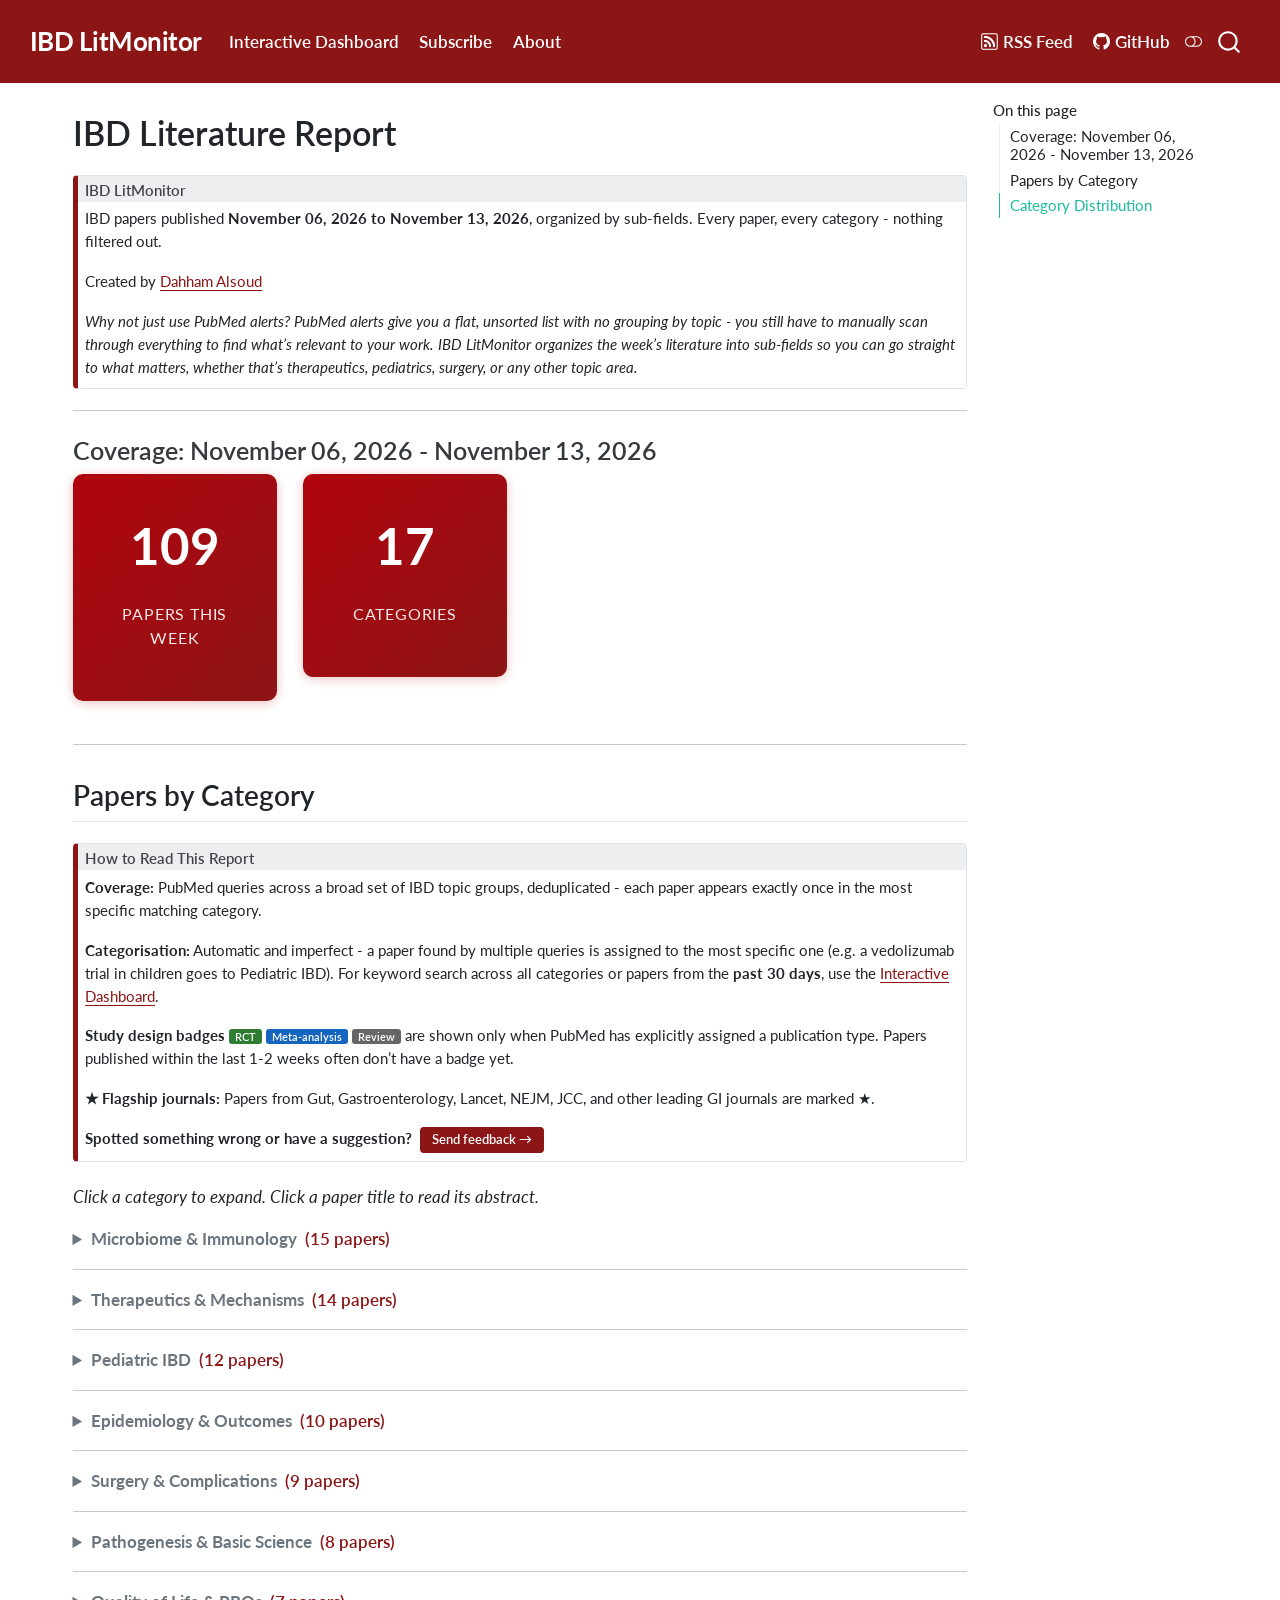
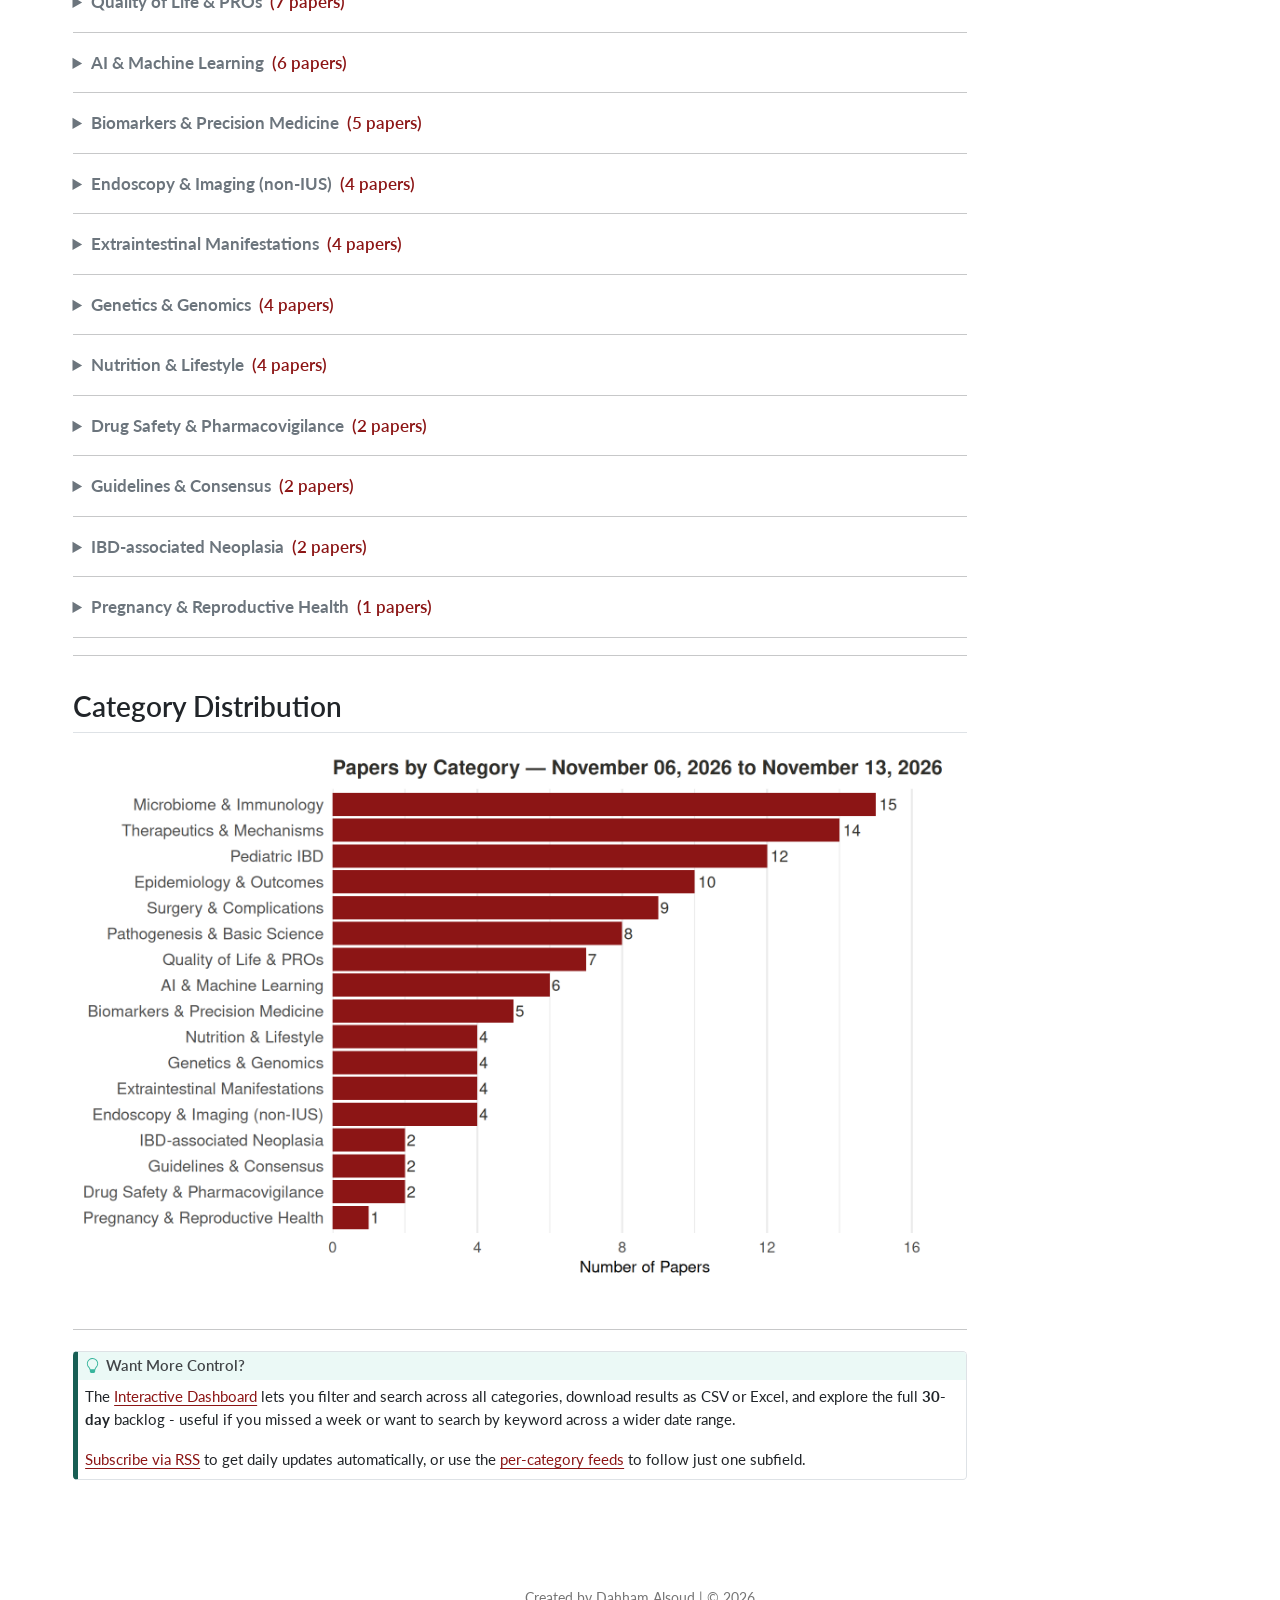
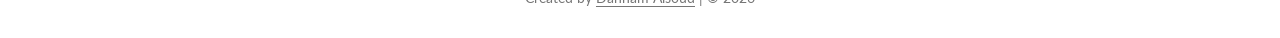
==== commit 69c2cc27: "chore: daily report update 2026-11-13" ====
--- a/docs/index.html
+++ b/docs/index.html
@@ -48,9 +48,9 @@
 <link href="site_libs/quarto-html/quarto-syntax-highlighting-63b5708e65d6cd79cd7618c58d0c21e7.css" rel="stylesheet" class="quarto-color-scheme-extra" id="quarto-text-highlighting-styles">
 <script src="site_libs/bootstrap/bootstrap.min.js"></script>
 <link href="site_libs/bootstrap/bootstrap-icons.css" rel="stylesheet">
-<link href="site_libs/bootstrap/bootstrap-5765db2cd7cc9dfd5a0c1695390d7f4d.min.css" rel="stylesheet" append-hash="true" class="quarto-color-scheme" id="quarto-bootstrap" data-mode="light">
-<link href="site_libs/bootstrap/bootstrap-dark-31d3f8c7191b7ed0ec90a26992ceca38.min.css" rel="stylesheet" append-hash="true" class="quarto-color-scheme quarto-color-alternate" id="quarto-bootstrap" data-mode="dark">
-<link href="site_libs/bootstrap/bootstrap-5765db2cd7cc9dfd5a0c1695390d7f4d.min.css" rel="stylesheet" append-hash="true" class="quarto-color-scheme-extra" id="quarto-bootstrap" data-mode="light">
+<link href="site_libs/bootstrap/bootstrap-75fe518f325054011906abc65372c935.min.css" rel="stylesheet" append-hash="true" class="quarto-color-scheme" id="quarto-bootstrap" data-mode="light">
+<link href="site_libs/bootstrap/bootstrap-dark-afe947ad6ab05b246508f107a815ede6.min.css" rel="stylesheet" append-hash="true" class="quarto-color-scheme quarto-color-alternate" id="quarto-bootstrap" data-mode="dark">
+<link href="site_libs/bootstrap/bootstrap-75fe518f325054011906abc65372c935.min.css" rel="stylesheet" append-hash="true" class="quarto-color-scheme-extra" id="quarto-bootstrap" data-mode="light">
 <script id="quarto-search-options" type="application/json">{
   "location": "navbar",
   "copy-button": false,
@@ -311,7 +311,7 @@
     <h2 id="toc-title">On this page</h2>
    
   <ul>
-  <li><a href="#coverage-november-05-2026---november-12-2026" id="toc-coverage-november-05-2026---november-12-2026" class="nav-link active" data-scroll-target="#coverage-november-05-2026---november-12-2026">Coverage: November 05, 2026 - November 12, 2026</a></li>
+  <li><a href="#coverage-november-06-2026---november-13-2026" id="toc-coverage-november-06-2026---november-13-2026" class="nav-link active" data-scroll-target="#coverage-november-06-2026---november-13-2026">Coverage: November 06, 2026 - November 13, 2026</a></li>
   <li><a href="#papers-by-category" id="toc-papers-by-category" class="nav-link" data-scroll-target="#papers-by-category">Papers by Category</a></li>
   <li><a href="#category-distribution" id="toc-category-distribution" class="nav-link" data-scroll-target="#category-distribution">Category Distribution</a></li>
   </ul>
@@ -350,19 +350,19 @@
 </div>
 </div>
 <div class="callout-body-container callout-body">
-<p>IBD papers published <strong>November 05, 2026 to November 12, 2026</strong>, organized by sub-fields. Every paper, every category - nothing filtered out.</p>
+<p>IBD papers published <strong>November 06, 2026 to November 13, 2026</strong>, organized by sub-fields. Every paper, every category - nothing filtered out.</p>
 <p>Created by <strong><a href="https://dahhamalsoud.github.io/">Dahham Alsoud</a></strong></p>
 <p><em>Why not just use PubMed alerts? PubMed alerts give you a flat, unsorted list with no grouping by topic - you still have to manually scan through everything to find what’s relevant to your work. IBD LitMonitor organizes the week’s literature into sub-fields so you can go straight to what matters, whether that’s therapeutics, pediatrics, surgery, or any other topic area.</em></p>
 </div>
 </div>
 <hr>
-<section id="coverage-november-05-2026---november-12-2026" class="level3">
-<h3 class="anchored" data-anchor-id="coverage-november-05-2026---november-12-2026">Coverage: November 05, 2026 - November 12, 2026</h3>
+<section id="coverage-november-06-2026---november-13-2026" class="level3">
+<h3 class="anchored" data-anchor-id="coverage-november-06-2026---november-13-2026">Coverage: November 06, 2026 - November 13, 2026</h3>
 <div class="grid">
 <div class="g-col-3">
 <div class="stat-box">
 <div class="stat-number">
-<p>123</p>
+<p>109</p>
 </div>
 <div class="stat-label">
 <p>Papers This Week</p>
@@ -372,7 +372,7 @@
 <div class="g-col-3">
 <div class="stat-box">
 <div class="stat-number">
-<p>18</p>
+<p>17</p>
 </div>
 <div class="stat-label">
 <p>Categories</p>
@@ -404,7 +404,253 @@
 <p><em>Click a category to expand. Click a paper title to read its abstract.</em></p>
 <details>
 <summary>
-<strong>Therapeutics &amp; Mechanisms</strong> &nbsp;<span style="color:#8C1515;font-weight:600;">(21 papers)</span>
+<strong>Microbiome &amp; Immunology</strong> &nbsp;<span style="color:#8C1515;font-weight:600;">(15 papers)</span>
+</summary>
+<details>
+<summary>
+Identification and selective inhibition of patient-specific pathobionts in inflammatory bowel disease.<span style="color:#b8860b;font-size:0.8em;margin-left:4px;" title="High-impact IBD/GI journal">★</span> <span style="color:#666;font-size:0.85em;font-weight:normal;"> Gut &nbsp;|&nbsp; 2026-11-12</span>
+</summary>
+<div style="padding:0.6em 0.8em;background:#fdf8f8;border-left:3px solid #8C1515;margin:0.4em 0;">
+<p style="margin:0 0 0.5em 0;color:#444;">
+Abstract not available.
+</p>
+<p style="margin:0;font-size:0.85em;color:#666;">
+<em>Sabachvili M, Abbott S, Thomson C, Davoli Ferreira M, Ohland C, Fritscher J, Gekeler C, Tricomi M, Müller P, Drikic M</em>
+</p>
+<p style="margin:0.5em 0 0 0;font-size:0.9em;">
+<a href="https://doi.org/10.1136/gutjnl-2026-339262" target="_blank">DOI: 10.1136/gutjnl-2026-339262</a> &nbsp;|&nbsp; <a href="https://pubmed.ncbi.nlm.nih.gov/43020652/" target="_blank">View on PubMed →</a>
+</p>
+</div>
+</details>
+<details>
+<summary>
+Effects of Two Lactobacillus Strains on Aloe Vera-Induced Melanosis Coli in Guinea Pigs and Their Potential Mechanisms. <span style="color:#666;font-size:0.85em;font-weight:normal;"> Probiotics and antimicrobial proteins &nbsp;|&nbsp; 2026-11-12</span>
+</summary>
+<div style="padding:0.6em 0.8em;background:#fdf8f8;border-left:3px solid #8C1515;margin:0.4em 0;">
+<p style="margin:0 0 0.5em 0;color:#444;">
+This study primarily elucidated the efficacy of Lactobacillus plantarum P-8 (P8) and Lactobacillus acidophilus 85 (LA85) against melanosis coli (MC), a non-inflammatory bowel disease characterized by colonic mucosal lipofuscin deposition, currently lacking specific therapeutic interventions. The MC guinea pig model was established via 8-week intragastric administration of Aloe Vera (AV). Colonic tissues were harvested after 4 weeks of daily oral Lactobacillus gavage. Gross observation, H&amp;E staining, and Fontana-Masson staining were employed to assess therapeutic efficacy. Western blotting and TUNEL staining were utilized to evaluate apoptosis of intestinal epithelial cells. Gut microbiota was analyzed by 16​S rRNA sequencing, and GC-MS was used to quantify short-chain fatty acid (SCFA) levels. P8 and LA85 significantly alleviated MC in guinea pigs, with effective reduction in melanosis area, restoration of colonic tight junction protein expression, and inhibition of intestinal epithelial cell apoptosis. Additionally, P8 and LA85 supplementation ameliorated gut microbiota composition, exhibiting increased abundance of Parabacteroides and Rikenellaceae_RC9_gut_group with reduction in norank_f__Eubacteriaceae. Furthermore, P8 supplementation was associated with significant reductions in the fecal levels of acetic acid, propionic acid, butanoic acid, valeric acid, and isohexanoic acid, whereas LA85 did not significantly alter the measured SCFA levels. P8 and LA85 significantly alleviated MC with inhibition of intestinal epithelial cell apoptosis and modulation of gut microbiota composition. These findings provide a scientific basis for utilizing P8 and LA85 as potential nutritional supplements in MC treatment.
+</p>
+<p style="margin:0;font-size:0.85em;color:#666;">
+<em>Li D, Zhou L, Wu Q, Fang Y, Wang T, Kang L, Li Y, Yin Z, Zhang J</em>
+</p>
+<p style="margin:0.5em 0 0 0;font-size:0.9em;">
+<a href="https://doi.org/10.1007/s12602-026-11287-1" target="_blank">DOI: 10.1007/s12602-026-11287-1</a> &nbsp;|&nbsp; <a href="https://pubmed.ncbi.nlm.nih.gov/43018921/" target="_blank">View on PubMed →</a>
+</p>
+</div>
+</details>
+<details>
+<summary>
+Cadmium sulfide nanoparticles exacerbate colitis via Faecalibaculum rodentium-mediated modulation of the indole-3-lactic acid-Th17 axis. <span style="color:#666;font-size:0.85em;font-weight:normal;"> Chemico-biological interactions &nbsp;|&nbsp; 2026-11-11</span>
+</summary>
+<div style="padding:0.6em 0.8em;background:#fdf8f8;border-left:3px solid #8C1515;margin:0.4em 0;">
+<p style="margin:0 0 0.5em 0;color:#444;">
+With the increasing application of cadmium sulfide nanoparticles (CdS-NPs), their potential adverse effects on intestinal health have attracted growing attention. However, the impact of CdS-NPs exposure on inflammatory bowel disease (IBD) and the underlying mechanisms remain unclear. Here, we demonstrate that daily oral gavage exposure to 1 mg/kg CdS-NPs for 4 weeks or 11 weeks alone did not induce apparent colonic inflammation in healthy mice but exacerbated both acute and chronic DSS-induced colitis, as evidenced by severe weight loss, increased disease activity, colon shortening, tissue damage, and immune infiltration. Integrated gut microbiota profiling and metabolomic analysis revealed that CdS-NPs markedly reduced the abundance and tryptophan-metabolizing capacity of Faecalibaculum rodentium (F. rodentium), leading to impaired indole-3-lactic acid (ILA) production. F. rodentium administration significantly alleviated CdS-NPs-aggravated DSS-induced colitis and restored serum ILA levels, accompanied by suppression of Th17 responses. Consistently, exogenous ILA treatment attenuated intestinal inflammation and suppressed Th17/IL-17 responses in vivo and inhibited Th17 differentiation in CD4+ T cells in vitro. Collectively, our findings identify microbial tryptophan metabolism and IL-17 signaling as critical mediators of intestinal inflammatory sensitization associated with CdS-NPs exposure and highlight the F. rodentium-ILA axis as a potential intervention target for CdS-NPs-induced intestinal inflammation.
+</p>
+<p style="margin:0;font-size:0.85em;color:#666;">
+<em>Ni S, Xu S, Zhang Z, Pei W, Yuan W, Kadier D, Peng K, Liu X, Zhang Z, Li L</em>
+</p>
+<p style="margin:0.5em 0 0 0;font-size:0.9em;">
+<a href="https://doi.org/10.1016/j.cbi.2026.112432" target="_blank">DOI: 10.1016/j.cbi.2026.112432</a> &nbsp;|&nbsp; <a href="https://pubmed.ncbi.nlm.nih.gov/43014534/" target="_blank">View on PubMed →</a>
+</p>
+</div>
+</details>
+<details>
+<summary>
+Hyaluronic acid-grafted pH-responsive microcarriers for CD44-targeted co-delivery of Lactobacillus rhamnosus GG and its extrusion-derived bacterial membrane vesicles to rebalance intestinal homeostasis. <span style="color:#666;font-size:0.85em;font-weight:normal;"> International journal of pharmaceutics &nbsp;|&nbsp; 2026-11-11</span>
+</summary>
+<div style="padding:0.6em 0.8em;background:#fdf8f8;border-left:3px solid #8C1515;margin:0.4em 0;">
+<p style="margin:0 0 0.5em 0;color:#444;">
+Inflammatory bowel disease (IBD) stems from gut dysbiosis, impaired intestinal epithelial barriers and persistent mucosal immune dysfunction. Free oral probiotics or probiotic-derived extracellular vesicles yield poor therapeutic effects against IBD, as they degrade rapidly in the gastrointestinal tract and lack specific tropism for inflamed colon lesions. To overcome these delivery limitations, we fabricated pH-responsive hyaluronic acid (HA)-decorated alginate microcapsules (ALHA@LGG&amp;EBMVs) to co-deliver viable Lactobacillus rhamnosus GG (LGG) and extrusion-derived bacterial membrane vesicles (EBMVs). The electrosprayed Ca2+-crosslinked alginate skeleton confers robust gastric-acid protection, and surface-immobilized HA enables specific binding to CD44 overexpressed on inflamed colon epithelium. In vitro simulated gastric fluid assays revealed that the ALHA shell afforded superior protection to encapsulated LGG and EBMVs. In vivo fluorescence tracing on dextran sulfate sodium-induced colitic mice showed ALHA@LGG&amp;EBMVs achieved 2.7-fold higher cargo accumulation at inflammatory colon sites with 24 h prolonged lesion retention relative to untargeted cargo-loaded alginate microcapsules (AL@LGG&amp;EBMVs). In vivo therapeutic assays verified that the dual-cargo microcapsules mitigated colitis symptoms, restored epithelial tight junctions and reduced excessive intestinal epithelial permeability. Mechanistic studies revealed concurrent improvements across three key pathological dimensions: balancing the abnormal Th17/Treg ratio, promoting anti-inflammatory M2 macrophage polarization, and remodeling dysbiotic gut microbiota to expand beneficial commensals and reduce the abundance of pro-inflammatory pathobionts, which collectively facilitate the restoration of intestinal homeostasis. This polysaccharide delivery system integrates gastric-acid shielding and active inflammatory-lesion targeting to achieve multi-dimensional restoration of intestinal homeostasis. This proof-of-concept study offers a biocompatible microecological nanomedicine prototype for IBD intervention and establishes a blueprint for the development of oral gut-targeted biomaterials.
+</p>
+<p style="margin:0;font-size:0.85em;color:#666;">
+<em>Ji Q, Chen H, Sun X</em>
+</p>
+<p style="margin:0.5em 0 0 0;font-size:0.9em;">
+<a href="https://doi.org/10.1016/j.ijpharm.2026.127656" target="_blank">DOI: 10.1016/j.ijpharm.2026.127656</a> &nbsp;|&nbsp; <a href="https://pubmed.ncbi.nlm.nih.gov/43014462/" target="_blank">View on PubMed →</a>
+</p>
+</div>
+</details>
+<details>
+<summary>
+Dsg2 truncation causes a severe intestinal epithelial barrier breakdown and alters microbiome and immune response. <span style="color:#666;font-size:0.85em;font-weight:normal;"> JCI insight &nbsp;|&nbsp; 2026-11-10</span>
+</summary>
+<div style="padding:0.6em 0.8em;background:#fdf8f8;border-left:3px solid #8C1515;margin:0.4em 0;">
+<p style="margin:0 0 0.5em 0;color:#444;">
+Inflammatory bowel diseases (IBD) including Crohn’s disease (CD) are characterized by impaired intestinal epithelial barrier (IEB) function. Alterations in the desmosomal cadherin desmoglein 2 (Dsg2) have been linked to loss of IEB and intestinal inflammation in IBD. We investigated the pathogenic impact of a cytoplasmatic-truncating mutation in the desmosomal cadherin desmoglein 2 gene (DSG2) in an IBD patient. Genetic analysis of a CD patient revealed a likely pathogenic DSG2 mutation leading to a truncated protein lacking part of the intracellular domain. Generation of an enterocyte-specific mouse model to recapitulate the human mutation resulted in a lethal intestinal barrier defect which was evident in homozygous but not in heterozygous mice. In vitro, barrier defects correlated with changes in Dsg2 mobility and upregulation of pore-forming tight junction protein claudin-2. Organoids derived from heterozygous Dsg2 truncated mice exhibited increased epithelial susceptibility to proinflammatory cytokines. Bulk RNAseq followed by gene ontology analysis in homozygous mice revealed a skewed IL17/IL23 response overlapping with transcriptional changes in patients with CD. Furthermore, 16S rRNA sequencing revealed alterations in microbiome composition in animals that carried the Dsg2 truncation. In summary, a patient-derived mutation in the DSG2 gene causing cytoplasmic truncation in homozygous state induced a lethal intestinal barrier breakdown in mice paralleled by altered gut microbiota and intestinal immune response.
+</p>
+<p style="margin:0;font-size:0.85em;color:#666;">
+<em>Kugelmann D, García-Ponce A, Thielemann N, Radeva MY, Anders M, Kang DE, Siadjeu C, Burkard N, Horn AK, Neubauer J</em>
+</p>
+<p style="margin:0.5em 0 0 0;font-size:0.9em;">
+<a href="https://doi.org/10.1172/jci.insight.183554" target="_blank">DOI: 10.1172/jci.insight.183554</a> &nbsp;|&nbsp; <a href="https://pubmed.ncbi.nlm.nih.gov/43007723/" target="_blank">View on PubMed →</a>
+</p>
+</div>
+</details>
+<details>
+<summary>
+Microbiome changes following immigration: Rethinking “Westernization” as an explanatory concept.<span style="background:#666;color:#fff;font-size:0.72em;font-weight:600;padding:1px 6px;border-radius:3px;margin-left:4px;">Review</span><span style="color:#b8860b;font-size:0.8em;margin-left:4px;" title="High-impact IBD/GI journal">★</span> <span style="color:#666;font-size:0.85em;font-weight:normal;"> Gut microbes &nbsp;|&nbsp; 2026-11-10</span>
+</summary>
+<div style="padding:0.6em 0.8em;background:#fdf8f8;border-left:3px solid #8C1515;margin:0.4em 0;">
+<p style="margin:0 0 0.5em 0;color:#444;">
+An emerging focus in microbiome science is on changes to people’s microbiomes following immigration, particularly to so-called Western countries, such as the USA, Canada, and Australia. Moving to these regions has been linked to microbiome changes that may increase immigrants’ susceptibility to health problems, including obesity and Inflammatory Bowel Disease. The term “Westernization” (and adjacent terminology) is frequently used to describe changes in diet, lifestyle, and built environment - and the consequent microbiome shifts - associated with immigration. However, what Westernization means in this context, and whether it is an appropriate descriptor, is often unclear. The purpose of this article is to provide a review of the diverse meanings associated with the terms “West”, “Western”, “Westernization” (and similar) across microbiome-related research and broader uses. We argue that these terms can obscure the specific structural, environmental, and cultural factors shaping microbiome changes. We discuss the consequences of this imprecision and provide recommendations for future research. Avoiding oversimplified conclusions about what impacts immigrants’ microbiome and health can contribute to more accurate targets for public health interventions for these groups in the long term.
+</p>
+<p style="margin:0;font-size:0.85em;color:#666;">
+<em>Sharma R, Holcomb LE, Ishaq SL, O’Doherty KC</em>
+</p>
+<p style="margin:0.5em 0 0 0;font-size:0.9em;">
+<a href="https://doi.org/10.1080/19490976.2026.2756705" target="_blank">DOI: 10.1080/19490976.2026.2756705</a> &nbsp;|&nbsp; <a href="https://pubmed.ncbi.nlm.nih.gov/43010182/" target="_blank">View on PubMed →</a>
+</p>
+</div>
+</details>
+<details>
+<summary>
+The Microbiota-Metabolism Axis: Mechanistic Insights and Translational Targets Across Diabetes and Gastrointestinal Disorders.<span style="background:#666;color:#fff;font-size:0.72em;font-weight:600;padding:1px 6px;border-radius:3px;margin-left:4px;">Review</span> <span style="color:#666;font-size:0.85em;font-weight:normal;"> International journal of endocrinology &nbsp;|&nbsp; 2026-11-09</span>
+</summary>
+<div style="padding:0.6em 0.8em;background:#fdf8f8;border-left:3px solid #8C1515;margin:0.4em 0;">
+<p style="margin:0 0 0.5em 0;color:#444;">
+The gut microbiota (GM) modulates host energy balance, glucose-lipid metabolism, and enteroendocrine signaling through metabolite-receptor axes that include short-chain fatty acids (SCFAs) acting on FFAR2/FFAR3 (GPR43/GPR41), microbially transformed bile acids signaling via FXR/TGR5, and amino-acid/choline-derived compounds such as imidazole propionate (ImP) and trimethylamine N-oxide (TMAO). These pathways regulate incretin biology (GLP-1/PYY), insulin sensitivity, hepatic glucose output, adipose lipolysis, and appetite, thereby shaping risk and progression of Type 2 diabetes mellitus (T2DM), obesity, inflammatory bowel disease (IBD), irritable bowel syndrome (IBS), and related conditions. Here, we synthesize mechanistic and translational evidence, highlight bidirectional drug-microbiome interactions (GLP-1 receptor agonists), and review interventions spanning diet, pre/probiotics, fecal microbiota transplantation (FMT), and pharmacologic targeting of bile-acid and SCFA pathways. Together, these findings support precision strategies that profile GM-metabolite signatures (e.g., SCFAs, secondary bile acids, and ImP TMAO) to guide prevention and therapy in metabolic and gastrointestinal disease.
+</p>
+<p style="margin:0;font-size:0.85em;color:#666;">
+<em>Akif A, Sultana N, Mikrani I</em>
+</p>
+<p style="margin:0.5em 0 0 0;font-size:0.9em;">
+<a href="https://doi.org/10.1155/ije/7761643" target="_blank">DOI: 10.1155/ije/7761643</a> &nbsp;|&nbsp; <a href="https://pubmed.ncbi.nlm.nih.gov/43011569/" target="_blank">View on PubMed →</a>
+</p>
+</div>
+</details>
+<details>
+<summary>
+A homogeneous acidic polysaccharide from Guangxi-cultivated Alpiniae Oxyphyllae fructus attenuates DSS-induced ulcerative colitis by remodeling the amino acid metabolism-microbiota-barrier axis.<span style="color:#b8860b;font-size:0.8em;margin-left:4px;" title="High-impact IBD/GI journal">★</span> <span style="color:#666;font-size:0.85em;font-weight:normal;"> International journal of biological macromolecules &nbsp;|&nbsp; 2026-11-06</span>
+</summary>
+<div style="padding:0.6em 0.8em;background:#fdf8f8;border-left:3px solid #8C1515;margin:0.4em 0;">
+<p style="margin:0 0 0.5em 0;color:#444;">
+Ulcerative colitis (UC) is a chronic intestinal inflammatory condition with limited management options, driving interest in food-derived bioactive polysaccharides as potential dietary interventions. Alpiniae Oxyphyllae Fructus (AOF), an edible and medicinal plant traditionally used for gastrointestinal health, is widely cultivated in Guangxi, China; however, polysaccharides from Guangxi-grown AOF have not been systematically characterized, and their structure-activity relationships in UC remain undefined. In this study, a homogeneous acidic polysaccharide (AOFP-3) was isolated from Guangxi-cultivated AOF and structurally characterized. Its anti-UC activity was evaluated in a dextran sulfate sodium (DSS)-induced mouse model by integrating untargeted metabolomics, targeted amino acid profiling, 16S rRNA sequencing, and immunohistochemistry. AOFP-3 was identified as a highly branched acidic heteropolysaccharide (Mw 19.728 kDa) rich in galacturonic acid (53.38%), with a putative backbone of alternating →4)-α-D-GalpA-(1 → and →4)-α-D-GalpA-6-OMe-(1 → residues. In DSS-induced UC mice, AOFP-3 dose-dependently alleviated weight loss, colon shortening, histopathological damage, and inflammation. Mechanistically, AOFP-3 treatment was associated with restoration of amino acid homeostasis, particularly involving branched-chain amino acids and the alanine/glycine-serine-threonine metabolic axis, with remodeling of the gut microbiota (enrichment of Akkermansia and Lactobacillus and suppression of Staphylococcus and Enterococcus) and repair of both physical (Occludin, Claudin-1, ZO-1) and chemical (MUC-2, goblet cells) barriers. These findings establish a structural and mechanistic basis for the bioactivity of Guangxi-grown AOF polysaccharides and support their further investigation as functional food ingredients for gut health promotion.
+</p>
+<p style="margin:0;font-size:0.85em;color:#666;">
+<em>Xiang Y, He C, Yuan H, Wang E, Yan Z, Li Z, Liu C, Zhang Y, He J</em>
+</p>
+<p style="margin:0.5em 0 0 0;font-size:0.9em;">
+<a href="https://doi.org/10.1016/j.ijbiomac.2026.155156" target="_blank">DOI: 10.1016/j.ijbiomac.2026.155156</a> &nbsp;|&nbsp; <a href="https://pubmed.ncbi.nlm.nih.gov/42994663/" target="_blank">View on PubMed →</a>
+</p>
+</div>
+</details>
+<details>
+<summary>
+Fecal neuraminidase correlates with inflammatory signatures and microbiome shifts in preclinical Crohn’s disease.<span style="color:#b8860b;font-size:0.8em;margin-left:4px;" title="High-impact IBD/GI journal">★</span> <span style="color:#666;font-size:0.85em;font-weight:normal;"> Gut microbes &nbsp;|&nbsp; 2026-11-05</span>
+</summary>
+<div style="padding:0.6em 0.8em;background:#fdf8f8;border-left:3px solid #8C1515;margin:0.4em 0;">
+<p style="margin:0 0 0.5em 0;color:#444;">
+The mucus layer, rich in mucin glycoproteins, serves as a critical barrier to microbial invasion. Neuraminidases cleave terminal sialic acids from mucin glycans, a process that may influence mucus integrity, epithelial exposure to microbial antigens, and mucosal immune responses, making fecal neuraminidase activity a biologically relevant functional readout of host-microbe interactions in the context of Crohn’s disease (CD) pathogenesis. We evaluated whether fecal neuraminidase activity is associated with future CD risk and examine its relationships with inflammatory and microbial signatures relevant to early disease development. Within the prospective GEM cohort, 69 individuals who later developed CD were matched to 69 healthy first-degree relative controls. Fecal neuraminidase activity was measured using a fluorometric assay. Conditional logistic regression assessed its association with future CD risk. Partial Spearman correlations evaluated relationships with 446 serum proteins (OLINK), followed by pathway enrichment analysis, and with fecal calprotectin (FCP) and gut microbial composition (16S rRNA sequencing). Fecal neuraminidase activity was positively associated with future CD (OR = 1.541; 95% CI: 1.05-2.25; p = 0.026). Proteins correlated with neuraminidase activity were enriched in immune and inflammatory pathways. Neuraminidase activity was positively correlated positively with FCP (p ≤ 0.05), and its association with future CD was attenuated after adjustment for FCP. Fourteen microbial taxa were significantly correlated with neuraminidase activity (q ≤ 0.05). Fecal neuraminidase activity’s relationships with inflammatory markers and microbial taxa support its potential relevance as a functional marker of host-microbe alterations during preclinical CD.
+</p>
+<p style="margin:0;font-size:0.85em;color:#666;">
+<em>Mu K, Dang CP, Xue M, Li Q, Huynh HQ, Griffiths AM, Turner D, Moayyedi P, Steinhart AH, Dieleman LA</em>
+</p>
+<p style="margin:0.5em 0 0 0;font-size:0.9em;">
+<a href="https://doi.org/10.1080/19490976.2026.2755166" target="_blank">DOI: 10.1080/19490976.2026.2755166</a> &nbsp;|&nbsp; <a href="https://pubmed.ncbi.nlm.nih.gov/42989733/" target="_blank">View on PubMed →</a>
+</p>
+</div>
+</details>
+<details>
+<summary>
+Bile acid dysmetabolism and microbial dysbiosis coincide with Clostridioides difficile infection in pediatric inflammatory bowel disease.<span style="background:#666;color:#fff;font-size:0.72em;font-weight:600;padding:1px 6px;border-radius:3px;margin-left:4px;">Review</span> <span style="color:#666;font-size:0.85em;font-weight:normal;"> Npj gut and liver &nbsp;|&nbsp; 2026-11-05</span>
+</summary>
+<div style="padding:0.6em 0.8em;background:#fdf8f8;border-left:3px solid #8C1515;margin:0.4em 0;">
+<p style="margin:0 0 0.5em 0;color:#444;">
+Pediatric inflammatory bowel disease (IBD) patients are at increased risk for Clostridioides difficile infection. This review highlights bile acid dysmetabolism, driven by gut microbiota dysbiosis and reduced microbial production of secondary bile acids, as a key factor linking pediatric IBD to increased CDI susceptibility. We examine interactions among IBD, dysbiosis, bile acid metabolism, and C. difficile, and discuss emerging microbiome-based interventions aimed at restoring bile acid homeostasis.
+</p>
+<p style="margin:0;font-size:0.85em;color:#666;">
+<em>Rowe JC, Winston JA</em>
+</p>
+<p style="margin:0.5em 0 0 0;font-size:0.9em;">
+<a href="https://doi.org/10.1038/s44355-026-00084-w" target="_blank">DOI: 10.1038/s44355-026-00084-w</a> &nbsp;|&nbsp; <a href="https://pubmed.ncbi.nlm.nih.gov/42996652/" target="_blank">View on PubMed →</a>
+</p>
+</div>
+</details>
+<details>
+<summary>
+Caffeic acid regulates the gut microbiota-tryptophan metabolic axis to improve intestinal barrier function and relieve ulcerative colitis.<span style="color:#b8860b;font-size:0.8em;margin-left:4px;" title="High-impact IBD/GI journal">★</span> <span style="color:#666;font-size:0.85em;font-weight:normal;"> Phytomedicine : international journal of phytotherapy and phytopharmacology &nbsp;|&nbsp; 2026-11-01</span>
+</summary>
+<div style="padding:0.6em 0.8em;background:#fdf8f8;border-left:3px solid #8C1515;margin:0.4em 0;">
+<p style="margin:0 0 0.5em 0;color:#444;">
+Ulcerative colitis (UC) is a chronic inflammatory bowel disease for which current therapies remain inadequate. Caffeic acid (CA), a natural hydroxycinnamic acid polyphenol, possesses anti-inflammatory and antioxidant properties. However, whether CA engages the gut microbiota-tryptophan-aryl hydrocarbon receptor (AHR)-Nrf2 axis in UC has not been established. To evaluate the anti-UC activity of CA in vivo and in vitro and to elucidate its underlying mechanisms through a multi-platform integrative strategy. A dextran sulfate sodium (DSS)-induced murine colitis model and lipopolysaccharide (LPS)-stimulated mouse colonic epithelial cells (MCECs) were used in parallel. Mechanism was addressed by combining microbiota, metabolomic, transcriptomic and proteomic profiling with faecal microbiota transplantation, computational and biophysical target validation, and siRNA-mediated AHR knockdown. CA was administered at 10 and 20 mg/kg/day, with 5-aminosalicylic acid as positive control. Complementary platforms included 16S rRNA gut microbiota sequencing, untargeted serum metabolomics, colonic transcriptomic profiling, data-independent acquisition mass spectrometry proteomics, human UC single-cell RNA sequencing (GEO: GSE214695), faecal microbiota transplantation into antibiotic-pretreated recipients, molecular docking, 100 ns molecular dynamics simulation, cellular thermal shift assay, dual-luciferase reporter assay, and co-immunoprecipitation. CA dose-dependently alleviated dextran sulfate sodium-induced colitis, suppressed NF-κB activation, and reduced interleukin-6, interleukin-1β, and tumour necrosis factor alpha. Gut microbiota profiling revealed enrichment of Bifidobacterium and Dubosiella with depletion of Escherichia-Shigella. Transplantation of the CA-remodelled microbiota into antibiotic-pretreated recipients reproduced the protective phenotype and restored colonic AHR and cytochrome P450 1A1 expression, demonstrating that the remodelled community is sufficient to confer protection. Metabolomics showed enrichment of serotonin-branch tryptophan metabolites, with 5-hydroxytryptamine among the most significantly enriched differential metabolites. Molecular docking and 100 ns molecular dynamics simulation indicated stable binding of CA within the AHR ligand-binding domain, cellular thermal shift assay confirmed intracellular target engagement, and a dual-luciferase reporter assay demonstrated concentration-dependent activation of dioxin response element-driven transcription, establishing CA as an AHR agonist. CA increased Nrf2, NQO1 and HO-1 and restored Claudin-1, Occludin and zonula occludens-1; AHR knockdown reduced these effects and the suppression of NF-κB, indicating that both actions depend on AHR. CA ameliorates UC through convergent AHR activation, arising from both microbiota-mediated tryptophan reprogramming and direct receptor binding, with AHR-dependent Nrf2/NQO1/HO-1 induction and NF-κB suppression to restore intestinal barrier integrity. These findings support CA as a multi-target phytochemical candidate for UC treatment.
+</p>
+<p style="margin:0;font-size:0.85em;color:#666;">
+<em>Lin X, Alioui Y, Wang W, Wu L, Ao J, Yan C, Liao J, Wang Z, Wu Y, Feng Y</em>
+</p>
+<p style="margin:0.5em 0 0 0;font-size:0.9em;">
+<a href="https://doi.org/10.1016/j.phymed.2026.158905" target="_blank">DOI: 10.1016/j.phymed.2026.158905</a> &nbsp;|&nbsp; <a href="https://pubmed.ncbi.nlm.nih.gov/43008558/" target="_blank">View on PubMed →</a>
+</p>
+</div>
+</details>
+<details>
+<summary>
+Synbiotic of 2’-FL and B. longum subsp. infantis BXY2 Alleviates Colitis in Toddler Microbiota-Associated Mice: Potential Involvement of Gut Microbial Arachidonic Acid Metabolism. <span style="color:#666;font-size:0.85em;font-weight:normal;"> Journal of agricultural and food chemistry &nbsp;|&nbsp; 2026-11</span>
+</summary>
+<div style="padding:0.6em 0.8em;background:#fdf8f8;border-left:3px solid #8C1515;margin:0.4em 0;">
+<p style="margin:0 0 0.5em 0;color:#444;">
+Increasing inflammatory bowel disease (IBD) incidence in toddlers requires safe interventions. We developed a synbiotic combining 2’-fucosyllactose (2’-FL) with Bifidobacterium strain and evaluated its protective efficacy against DSS-induced colitis in toddler microbiota-associated (TMA) mice. Among 30 Bifidobacterium strains, Bifidobacterium longum subsp. infantis BXY2 and Bifidobacterium. breve BG4 utilized 2’-FL in vitro. However, only the 2’-FL and BXY2 synbiotic significantly alleviated colitis. The 400 mg/kg 2’-FL and BXY2 synbiotic showed the greatest protective effect, restoring body weight and colon length, reducing disease activity and histological scores, improving barrier function, attenuating inflammation. Compared with 2’-FL or BXY2 alone, the synbiotic enhanced goblet cells and barrier proteins. Metagenomics revealed enrichment of B. longum subsp. infantis and Phascolarctobacterium faecium. Metabolomics showed reduced fecal arachidonic acid (AA). These results indicated that gut microbial AA metabolism might be involved in alleviating colitis in TMA mice. Thus, this synbiotic is a promising preventive strategy for toddler IBD.
+</p>
+<p style="margin:0;font-size:0.85em;color:#666;">
+<em>Jing Y, Bai X, Li J, Feng X, Gu Y, Ji Y, Zhai Z, Hao Y</em>
+</p>
+<p style="margin:0.5em 0 0 0;font-size:0.9em;">
+<a href="https://doi.org/10.1021/acs.jafc.6c11011" target="_blank">DOI: 10.1021/acs.jafc.6c11011</a> &nbsp;|&nbsp; <a href="https://pubmed.ncbi.nlm.nih.gov/43012685/" target="_blank">View on PubMed →</a>
+</p>
+</div>
+</details>
+<details>
+<summary>
+Targeted Dual-Responsive Probiotic Microspheres for Sequential Protection, Adhesion, and On-Demand Release in Ulcerative Colitis Therapy. <span style="color:#666;font-size:0.85em;font-weight:normal;"> Biomacromolecules &nbsp;|&nbsp; 2026-11</span>
+</summary>
+<div style="padding:0.6em 0.8em;background:#fdf8f8;border-left:3px solid #8C1515;margin:0.4em 0;">
+<p style="margin:0 0 0.5em 0;color:#444;">
+Oral probiotics show promise for inflammatory bowel disease but are limited by poor gastrointestinal viability, targeting, and colonization. We developed a multi-targeting probiotic composite microsphere (PCM) via scalable solution blow-spinning, with &gt;20-fold higher throughput than electrospinning. PCMs provide three key functions: (1) pH-triggered probiotic protection: PCMs contract in gastric acid, shielding probiotics and increasing survival 2162-fold over free probiotics; (2) charge-mediated adhesion: negatively charged microspheres adhere to positively charged mucin overexpressed at inflamed colonic lesions; and (3) enzyme-triggered release: overexpressed hyaluronidase degrades hyaluronic acid, releasing viable bacteria via the “Trojan horse” mechanism. This sequential mechanism ensures high local probiotic density at inflamed sites. In DSS-induced mouse colitis, PCMs outperformed 5-aminosalicylic acid in alleviating inflammation, repairing the mucosal barrier, and restoring microbial homeostasis. 16S rRNA sequencing showed selective enrichment of beneficial genera and suppression of inflammation-associated pathobionts. This scalable, multi-responsive platform offers next-generation oral therapy for IBD and microbiome-associated gastrointestinal diseases.
+</p>
+<p style="margin:0;font-size:0.85em;color:#666;">
+<em>Liu S, Chen W, Chen L, Wang Y, Zhou L, Yin Q, Wang Z, Wang D, Lu Z</em>
+</p>
+<p style="margin:0.5em 0 0 0;font-size:0.9em;">
+<a href="https://doi.org/10.1021/acs.biomac.6c01432" target="_blank">DOI: 10.1021/acs.biomac.6c01432</a> &nbsp;|&nbsp; <a href="https://pubmed.ncbi.nlm.nih.gov/43002042/" target="_blank">View on PubMed →</a>
+</p>
+</div>
+</details>
+<details>
+<summary>
+Th17 suppression strategies: targeting IL-17 and RORγt pathways in autoimmune diseases.<span style="background:#666;color:#fff;font-size:0.72em;font-weight:600;padding:1px 6px;border-radius:3px;margin-left:4px;">Review</span> <span style="color:#666;font-size:0.85em;font-weight:normal;"> Frontiers in immunology &nbsp;|&nbsp; 2026-10-27</span>
+</summary>
+<div style="padding:0.6em 0.8em;background:#fdf8f8;border-left:3px solid #8C1515;margin:0.4em 0;">
+<p style="margin:0 0 0.5em 0;color:#444;">
+T helper 17 (Th17) cells and their key effector cytokine, particularly IL-17A and IL-17F, play central roles in host defense against extracellular pathogens. However, they are also critically involved in the pathogenesis of many autoimmune and inflammatory diseases. Th17 cell differentiation, stabilization, plasticity, and pathogenicity are regulated by a network of cytokines and transcription factors, including IL-6, TGF-β, IL-23, STAT3, and the key transcription factor RORγt. RORγt-dependent pathways are also relevant to other immune populations, including group 3 innate lymphoid cells (ILC3s), highlighting the complexity of the IL-17 axis across tissues. Dysregulation of these pathways can lead to chronic inflammation and tissue damage in diseases such as psoriasis, rheumatoid arthritis, multiple sclerosis, and inflammatory bowel disease. Therapeutic targeting of the Th17 axis has led to clinically established approaches, particularly direct blockade of IL-17 signaling and inhibition of IL-23, whereas direct RORγt inhibition remains an investigational strategy. RORγt inhibitors may modulate Th17 differentiation and broader RORγt-dependent transcriptional programs, but their clinical development has been challenged by variable efficacy, safety considerations, and translational limitations. This review provides a comprehensive overview of Th17 biology, focusing on differentiation, plasticity, tissue-specific functions, and the contribution of Th17 and other RORγt-expression populations to autoimmune diseases. Furthermore, it critically compares established IL-17-targeted therapies with emerging RORγt inhibitors, emphasizing their distinct mechanisms, cellular and molecular targets, clinical evidence, safety, and developmental status. Finally, we discuss combination strategies, translational challenges, and emerging biomarkers that may contribute to more individualized therapeutic approaches and patient stratification.
+</p>
+<p style="margin:0;font-size:0.85em;color:#666;">
+<em>Zian Z, Aliyu M, Hossain F, Zohora FT, Ceylan A, Ben Moussa N, Hsieh WJ, Abbes F, Abubakar SD, Azizi G</em>
+</p>
+<p style="margin:0.5em 0 0 0;font-size:0.9em;">
+<a href="https://doi.org/10.3389/fimmu.2026.1941866" target="_blank">DOI: 10.3389/fimmu.2026.1941866</a> &nbsp;|&nbsp; <a href="https://pubmed.ncbi.nlm.nih.gov/43011814/" target="_blank">View on PubMed →</a>
+</p>
+</div>
+</details>
+<details>
+<summary>
+Dietary fiber, gut microbiota, and host immunity: the immunomodulatory roles of short-chain fatty acids.<span style="background:#666;color:#fff;font-size:0.72em;font-weight:600;padding:1px 6px;border-radius:3px;margin-left:4px;">Review</span> <span style="color:#666;font-size:0.85em;font-weight:normal;"> Frontiers in nutrition &nbsp;|&nbsp; 2026-10-23</span>
+</summary>
+<div style="padding:0.6em 0.8em;background:#fdf8f8;border-left:3px solid #8C1515;margin:0.4em 0;">
+<p style="margin:0 0 0.5em 0;color:#444;">
+Short-chain fatty acids (SCFAs) are a class of key metabolites produced by the gut microbiota through the fermentation of indigestible components such as dietary fiber. They primarily include acetate, propionate, and butyrate. In recent years, a large body of research has revealed that SCFAs are not only an important energy source for colonic epithelial cells but also key signaling molecules linking the gut microbiota to the host immune system. SCFAs play a central role in immune regulation. This review summarizes the production and characteristics of SCFAs. It explores the multifaceted roles of SCFAs in regulating immune homeostasis and inflammatory responses. Through key mechanisms such as activation of G protein-coupled receptors (GPCRs), inhibition of histone deacetylases (HDACs), and metabolic reprogramming, SCFAs broadly regulate the differentiation, function, and inflammatory responses of immune cells, maintain intestinal barrier integrity, and induce an anti-inflammatory state. At the same time, the manuscript analyzes the molecular mechanisms by which SCFAs contribute to inflammatory bowel disease, metabolic disorders, tumor immunity, and neuro-immune diseases through multi-organ pathways such as the “gut-liver axis” and the “gut-brain axis”. In addition, this article summarizes treatment strategies targeting SCFAs, including dietary interventions, probiotics, prebiotics, and fecal microbiota transplantation. It also discusses the current challenges in this field and outlines future directions, with the aim of providing new insights for the prevention and treatment of immune-related diseases.
+</p>
+<p style="margin:0;font-size:0.85em;color:#666;">
+<em>Hou X, Li Y, Mu W, Wang H, Ji S</em>
+</p>
+<p style="margin:0.5em 0 0 0;font-size:0.9em;">
+<a href="https://doi.org/10.3389/fnut.2026.1941474" target="_blank">DOI: 10.3389/fnut.2026.1941474</a> &nbsp;|&nbsp; <a href="https://pubmed.ncbi.nlm.nih.gov/42996856/" target="_blank">View on PubMed →</a>
+</p>
+</div>
+</details>
+</details>
+<hr>
+<details>
+<summary>
+<strong>Therapeutics &amp; Mechanisms</strong> &nbsp;<span style="color:#8C1515;font-weight:600;">(14 papers)</span>
 </summary>
 <details>
 <summary>
@@ -568,22 +814,6 @@
 </details>
 <details>
 <summary>
-Effects of upadacitinib on lipid profiles and their relationship with inflammation in patients with inflammatory bowel disease: a real-world longitudinal cohort study.<span style="color:#b8860b;font-size:0.8em;margin-left:4px;" title="High-impact IBD/GI journal">★</span> <span style="color:#666;font-size:0.85em;font-weight:normal;"> Inflammatory bowel diseases &nbsp;|&nbsp; 2026-11-05</span>
-</summary>
-<div style="padding:0.6em 0.8em;background:#fdf8f8;border-left:3px solid #8C1515;margin:0.4em 0;">
-<p style="margin:0 0 0.5em 0;color:#444;">
-Upadacitinib (UPA), a selective Janus kinase 1 inhibitor, is approved for moderate-to-severe inflammatory bowel disease (IBD). JAK inhibitors affect lipid metabolism, but longitudinal real-world data on lipid changes during UPA therapy, and their relation to inflammatory activity, are scarce. In this single-center retrospective cohort study, patients with ulcerative colitis or Crohn’s disease treated with upadacitinib were followed for up to 2 years. Serial fasting lipid profiles and inflammatory markers (fecal calprotectin, C-reactive protein [CRP], high-sensitivity CRP) were collected at baseline, end of induction (weeks 8-12), 1 year, and 2 years. Lipid trajectories were analyzed with linear mixed-effects models; paired changes were compared with paired t-tests. Among 159 patients (mean age 43.3 ± 14.0 years; 62.3% male), total cholesterol (TC) rose from 4.19 ± 0.87 mmol/L at baseline to 4.92, 5.03, and 5.21 mmol/L at the end of induction, 1 year, and 2 years (mixed-effects estimates +0.70 to +0.90; all P &lt; .001). Low-density lipoprotein cholesterol (LDL-C) and high-density lipoprotein cholesterol (HDL-C) rose in parallel, and the LDL-C/HDL-C ratio did not increase. CRP reductions correlated with lipid rises (Spearman rho = -0.45 to -0.47; all P ≤ .02). No cardiovascular death, myocardial infarction, or stroke occurred (0/159); one venous thromboembolism and 3 hypertension cases were recorded. In patients with IBD treated with UPA, TC and LDL-C rose modestly alongside the resolution of inflammation; HDL-C improved and the LDL-C/HDL-C ratio did not increase. Lipid monitoring and individualized cardiovascular risk assessment are warranted during UPA therapy.
-</p>
-<p style="margin:0;font-size:0.85em;color:#666;">
-<em>He S, Zhang W, Tian Y, Ge C, Teng G, Li J, Wang H, Dai Y, Tian Y</em>
-</p>
-<p style="margin:0.5em 0 0 0;font-size:0.9em;">
-<a href="https://doi.org/10.1093/ibd/izag241" target="_blank">DOI: 10.1093/ibd/izag241</a> &nbsp;|&nbsp; <a href="https://pubmed.ncbi.nlm.nih.gov/42986704/" target="_blank">View on PubMed →</a>
-</p>
-</div>
-</details>
-<details>
-<summary>
 A Real-World Population Pharmacokinetic Model of Adalimumab in Inflammatory Bowel Disease to Support Model-Informed Precision Dosing in Routine Clinical Practice. <span style="color:#666;font-size:0.85em;font-weight:normal;"> European journal of drug metabolism and pharmacokinetics &nbsp;|&nbsp; 2026-11-05</span>
 </summary>
 <div style="padding:0.6em 0.8em;background:#fdf8f8;border-left:3px solid #8C1515;margin:0.4em 0;">
@@ -600,145 +830,1359 @@
 </details>
 <details>
 <summary>
-Performance of an infliximab precision-guided dosing tool from a capillary blood-based self-collection device in inflammatory bowel disease patients.<span style="color:#b8860b;font-size:0.8em;margin-left:4px;" title="High-impact IBD/GI journal">★</span> <span style="color:#666;font-size:0.85em;font-weight:normal;"> Inflammatory bowel diseases &nbsp;|&nbsp; 2026-11-05</span>
-</summary>
-<div style="padding:0.6em 0.8em;background:#fdf8f8;border-left:3px solid #8C1515;margin:0.4em 0;">
-<p style="margin:0 0 0.5em 0;color:#444;">
-Infliximab (IFX) trough concentrations are routinely measured to guide dosing and optimize efficacy. Bayesian forecasting tools may enable earlier prediction of trough concentrations, while patient-friendly capillary self-collection devices could improve access to precision-guided dosing (PGD). We evaluated the performance of the PredictrPK IFX platform in forecasting IFX trough concentrations by using serum collected with an upper-arm self-collection device and compared its performance with standard venous blood obtained by phlebotomy. Patients with inflammatory bowel disease (IBD) receiving IFX maintenance therapy were recruited from a single IBD center. Midcycle samples collected via an upper-arm self-collection device and via traditional venipuncture were compared. The IFX clearance was estimated by use of a nonlinear mixed-effects model with Bayesian priors and the predicted IFX levels were compared with measured trough concentrations obtained prior to infusions. Deming regression was used for statistical analysis. The study included 57 patients (61% males, median age, 34 years). The median IFX dose was 10 mg/kg with a median interdose interval of 6 weeks. A total of 97 capillary and venous blood pairs were tested. Concentrations of IFX from venous and capillary blood samples demonstrated strong correlations (R2 = 0.987, Demings = 1.08). There was also a strong association between predicted IFX concentrations and measured IFX trough concentrations. PredictrPK accurately predicted IFX trough concentrations. Capillary self-collection using an upper-arm device yielded results comparable to those from venous blood measurement, which may facilitate increased implementation and accessibility of PGD in clinical practice.
-</p>
-<p style="margin:0;font-size:0.85em;color:#666;">
-<em>Law CCY, Djalal A, Hopkins M, Trick D, Dervieux T, Rowan C, Colombel JF</em>
-</p>
-<p style="margin:0.5em 0 0 0;font-size:0.9em;">
-<a href="https://doi.org/10.1093/ibd/izag214" target="_blank">DOI: 10.1093/ibd/izag214</a> &nbsp;|&nbsp; <a href="https://pubmed.ncbi.nlm.nih.gov/42987400/" target="_blank">View on PubMed →</a>
-</p>
-</div>
-</details>
-<details>
-<summary>
-Microbial metabolism of methotrexate produces a STAT3 signaling molecule that alleviates gut inflammation. <span style="color:#666;font-size:0.85em;font-weight:normal;"> Cell host &amp; microbe &nbsp;|&nbsp; 2026-11-05</span>
-</summary>
-<div style="padding:0.6em 0.8em;background:#fdf8f8;border-left:3px solid #8C1515;margin:0.4em 0;">
-<p style="margin:0 0 0.5em 0;color:#444;">
-Methotrexate (MTX) is a gold standard therapy for inflammatory diseases but has mixed therapeutic success in inflammatory bowel disease (IBD). The gut microbiota impact MTX efficacy and toxicity by metabolizing MTX and altering its bioavailability, yet how inflammation alters this metabolism, and how the resulting metabolites act on the host, remain poorly understood. Here, we find that gut microbes, notably Clostridium asparagiforme, metabolize MTX via carboxypeptidase G2 (CPDG2) to produce deoxyaminopteroic acid (DAMPA). In intestinal epithelial cells, DAMPA preserves mitochondrial health through mitochondrial signal transducer and activator of transcription 3 (STAT3) signaling and enhances mitophagy. DAMPA administration attenuates intestinal inflammation in vivo, and remodels colonic mitochondrial pathways. IBD mouse models show reduced microbial CPDG2 and DAMPA, while patients with IBD show reduced CPDG2 gene abundance and suppressed DAMPA-enriched mitochondrial pathways, potentially explaining MTX outcomes in IBD. Together, these findings reframe microbial MTX metabolism from passive drug detoxification to active regulation of host mitochondrial and inflammatory homeostasis.
-</p>
-<p style="margin:0;font-size:0.85em;color:#666;">
-<em>Cho J, Danner R, Kim WS, Lopez L, Williams J, Singh A, Han JA, Van Vranken JG, Walker AS, Rhoads TW</em>
-</p>
-<p style="margin:0.5em 0 0 0;font-size:0.9em;">
-<a href="https://doi.org/10.1016/j.chom.2026.10.005" target="_blank">DOI: 10.1016/j.chom.2026.10.005</a> &nbsp;|&nbsp; <a href="https://pubmed.ncbi.nlm.nih.gov/42987833/" target="_blank">View on PubMed →</a>
-</p>
-</div>
-</details>
-<details>
-<summary>
-Effects of low-dose atorvastatin combined with reduced-dose prednisolone in acetic acid-induced ulcerative colitis in rats. <span style="color:#666;font-size:0.85em;font-weight:normal;"> Immunologic research &nbsp;|&nbsp; 2026-11-05</span>
-</summary>
-<div style="padding:0.6em 0.8em;background:#fdf8f8;border-left:3px solid #8C1515;margin:0.4em 0;">
-<p style="margin:0 0 0.5em 0;color:#444;">
-Long-term corticosteroid treatment for ulcerative colitis (UC) is often limited by dose-dependent adverse effects, highlighting the need for strategies that reduce steroid exposure. This study evaluated the efficacy of a combination of half-doses of Atorvastatin and Prednisolone in rats with acetic acid-induced colitis. Thirty-five rats were allocated to five groups (n = 7 per group): normal control, vehicle-treated UC control, UC treated with atorvastatin (10 mg/kg/day, orally), UC treated with prednisolone (10 mg/kg/day, orally), and UC treated with the combination of atorvastatin (5 mg/kg/day) plus prednisolone (5 mg/kg/day), orally. Treatment continued for 10 days. Disease activity index (DAI), colonic edema index, histopathological leukocyte infiltration, pro-inflammatory cytokines, myeloperoxidase (MPO), malondialdehyde (MDA), nitric oxide (NO), and tissue levels of Nrf2, HO-1, and NF-kB were evaluated. Compared with untreated UC, all treatment groups showed attenuation of disease-associated changes. The half-dose combination was associated with the lowest cumulative DAI and day-10 DAI, markedly reduced leukocyte infiltration, and lower MPO and inflammatory cytokine levels than either monotherapy in several comparisons. It also normalized MDA and brought NF-kB levels toward those observed in healthy controls, while increasing Nrf2 and HO-1 levels. These findings indicate that low-dose atorvastatin combined with reduced-dose prednisolone can attenuate experimental colonic injury and inflammation more strongly than either monotherapy under the conditions tested.
-</p>
-<p style="margin:0;font-size:0.85em;color:#666;">
-<em>Qaderi M, Abtahi Froushani SM</em>
-</p>
-<p style="margin:0.5em 0 0 0;font-size:0.9em;">
-<a href="https://doi.org/10.1007/s12026-026-09867-y" target="_blank">DOI: 10.1007/s12026-026-09867-y</a> &nbsp;|&nbsp; <a href="https://pubmed.ncbi.nlm.nih.gov/42986541/" target="_blank">View on PubMed →</a>
-</p>
-</div>
-</details>
-<details>
-<summary>
-Letter on: ‘Impact of Prior Biologic Mechanism of Action on Anti-TNF Effectiveness in Inflammatory Bowel Disease: An ENEIDA Registry Study’. Authors’ Reply.<span style="background:#666;color:#fff;font-size:0.72em;font-weight:600;padding:1px 6px;border-radius:3px;margin-left:4px;">Letter</span><span style="color:#b8860b;font-size:0.8em;margin-left:4px;" title="High-impact IBD/GI journal">★</span> <span style="color:#666;font-size:0.85em;font-weight:normal;"> Alimentary pharmacology &amp; therapeutics &nbsp;|&nbsp; 2026-11-04</span>
+Early decline in anti-integrin αvβ6 autoantibodies strongly predicts 1-year clinical remission in vedolizumab-treated patients with ulcerative colitis. <span style="color:#666;font-size:0.85em;font-weight:normal;"> eGastroenterology &nbsp;|&nbsp; 2026-11-02</span>
+</summary>
+<div style="padding:0.6em 0.8em;background:#fdf8f8;border-left:3px solid #8C1515;margin:0.4em 0;">
+<p style="margin:0 0 0.5em 0;color:#444;">
+Anti-integrin αvβ6 immunoglobulin G autoantibodies have emerged as one of the most accurate non-invasive biomarkers for ulcerative colitis (UC). We aimed to validate their diagnostic performance in a French multicentre cohort of patients with inflammatory bowel disease (IBD) and to evaluate their predictive value for vedolizumab clinical response. We performed a multicentre, non-interventional post hoc analysis using prospectively collected serum samples and clinical data from two parent prospective observational studies: VEDOPREDIRESP (patients with IBD initiating vedolizumab) and GOLILOR (patients with UC undergoing golimumab dose intensification). Serum anti-αvβ6 autoantibody titres were quantified by ELISA at baseline and week 6 (VEDOPREDIRESP) or week 8 (GOLILOR), blinded to clinical outcomes. The primary endpoint was sustained clinical remission at week 52. In the VEDOPREDIRESP cohort (n=115; 67 UC, 48 Crohn’s disease (CD), sustained clinical remission at week 52 was achieved in 54% of patients with UC. Baseline serum anti-αvβ6 autoantibody titres were significantly higher in UC than in CD (median 271 ng/mL (IQR 38-884) vs 5.2 ng/mL (2.5-10), p&lt;0.001), with seropositivity (&gt;9.1 ng/mL) in 94% vs 19%, respectively. Receiver operating characteristic (ROC) analysis confirmed excellent diagnostic performance to discriminate between UC and CD (area under the ROC curve (AUC) 0.93; optimal cut-off 15 ng/mL; sensitivity 92%, specificity 95%). In patients with UC treated with vedolizumab, titres declined significantly from baseline to week 6 (median 243 ng/mL (176-884) to 190 ng/mL (89-320), p=0.040). A &gt;30% reduction at week 6 strongly predicted sustained remission at week 52 (AUC 0.79; sensitivity 78%, specificity 80%). Multivariable analysis identified this early decline as the only statistically significant independent predictor of 1-year remission (adjusted OR 5.36, 95% CI 1.12 to 8.54, p=0.040). Notably, in an independent cohort of 47 patients with UC undergoing golimumab dose intensification, there was no reduction in median serum anti-αvβ6 autoantibody levels, with levels remaining stable from 197 ng/mL at week 0 to 205 ng/mL (97-457) at week 8 (p=0.730). Anti-αvβ6 autoantibodies robustly discriminate UC from CD. In patients with UC treated with vedolizumab, their early and selective decline predicts clinical remission at 1 year and provides a precision tool to optimise gut-selective therapy in real time.
+</p>
+<p style="margin:0;font-size:0.85em;color:#666;">
+<em>Roblin X, Mechi F, Berger AE, Fumery M, Nancey S, Hébuterne X, Carbonnel F, Altwegg R, Barrau M, Sparrow MP</em>
+</p>
+<p style="margin:0.5em 0 0 0;font-size:0.9em;">
+<a href="https://doi.org/10.1136/egastro-2026-100598" target="_blank">DOI: 10.1136/egastro-2026-100598</a> &nbsp;|&nbsp; <a href="https://pubmed.ncbi.nlm.nih.gov/42991140/" target="_blank">View on PubMed →</a>
+</p>
+</div>
+</details>
+<details>
+<summary>
+Comparative effectiveness of IL-12/23 and IL-23 inhibitors versus JAK inhibitors in patients with inflammatory bowel disease and hidradenitis suppurativa: a real-world propensity-matched analysis. <span style="color:#666;font-size:0.85em;font-weight:normal;"> Crohn’s &amp; colitis 360 &nbsp;|&nbsp; 2026-10-30</span>
+</summary>
+<div style="padding:0.6em 0.8em;background:#fdf8f8;border-left:3px solid #8C1515;margin:0.4em 0;">
+<p style="margin:0 0 0.5em 0;color:#444;">
+Inflammatory bowel disease (IBD) and hidradenitis suppurativa (HS) frequently coexist and share overlapping immune pathways, yet comparative real-world outcomes between IL-12/23 or IL-23 inhibitors and Janus kinase (JAK) inhibitors in this population remain poorly defined. We conducted a retrospective cohort study using a large, multicenter, real-world dataset. Adults (≥16 years) with IBD and HS who initiated an IL-12/23 or IL-23 inhibitor after anti-TNF therapy or a JAK inhibitor were included; patients with prior exposure to the opposing drug class were excluded. Propensity score matching (1:1) yielded 150 patients per cohort. Outcomes from 30-365 days included acute care utilization, corticosteroid use, IBD complications, and overall and hidradenitis-specific antibiotic use. After propensity score matching, 300 patients were included (150 per cohort; mean age 38 years; 75.3% female). Rates of emergency department visits or hospitalization were similar between groups (RR 1.20, 95% CI, 0.82-1.77). Corticosteroid use risk was numerically higher in the IL-12/23 or IL-23 cohort (RR 1.20, 95% CI, 0.98-1.46). IBD-related complications did not differ significantly (RR 1.06, 95% CI, 0.58-1.93). Overall antibiotic use was comparable, while hidradenitis-specific antibiotic use was higher in the IL-12/23 or IL-23 cohort (RR 1.47, 95% CI, 1.11-1.95). In this real-world analysis, IL-12/23 or IL-23 inhibitor therapy was associated with higher hidradenitis-specific antibiotic use and numerically greater but statistically nonsignificant corticosteroid exposure, while hospitalization and IBD-related complications were comparable. These findings should be interpreted cautiously given the absence of validated disease-activity measures; prospective studies are needed to inform optimal therapeutic selection.
+</p>
+<p style="margin:0;font-size:0.85em;color:#666;">
+<em>Hafez Y, Osman A, Syn WK, Shmais M</em>
+</p>
+<p style="margin:0.5em 0 0 0;font-size:0.9em;">
+<a href="https://doi.org/10.1093/crocol/otag086" target="_blank">DOI: 10.1093/crocol/otag086</a> &nbsp;|&nbsp; <a href="https://pubmed.ncbi.nlm.nih.gov/42991151/" target="_blank">View on PubMed →</a>
+</p>
+</div>
+</details>
+<details>
+<summary>
+Baseline mucosal transcriptomic endotypes stratify healing capacity and biologic therapy outcomes in ulcerative colitis: an integrative multi-cohort study. <span style="color:#666;font-size:0.85em;font-weight:normal;"> Frontiers in pharmacology &nbsp;|&nbsp; 2026-10-23</span>
+</summary>
+<div style="padding:0.6em 0.8em;background:#fdf8f8;border-left:3px solid #8C1515;margin:0.4em 0;">
+<p style="margin:0 0 0.5em 0;color:#444;">
+Numerous baseline mucosal transcriptomic signatures have been proposed to stratify therapeutic outcomes in ulcerative colitis (UC), but cross-cohort transferability is frequently undermined by platform heterogeneity, endpoint/timepoint differences, and drug-specific biases. The resulting lack of a biologic-agnostic molecular baseline has limited clinical translation and prospective trial design. We integratively re-analyzed endpoint-linked baseline mucosal transcriptomes from seven public UC GEO series (778 unique baseline samples), with three additional public accessions used for disease-activity and contextual analyses. The primary response/healing synthesis used five study slices spanning anti-TNF, anti-integrin, and etrolizumab-treated cohorts. Unsupervised decomposition identified baseline endotypes, and endotype-outcome associations were estimated within each cohort (OR per 1-SD increase) and summarized by random-effects cross-cohort pooling with heterogeneity reporting, rank/seed sensitivity analyses, endpoint-restricted summaries, and negative controls. Across five primary response/healing study slices, an epithelial barrier endotype (EPITHELIAL_BARRIER/NMF_C3) was associated with higher odds of response/healing (random-effects cross-cohort pooling OR = 3.171, 95% CI 1.491-6.744), whereas macrophage-inflammation and lymphoid/complement-stromal axes (MACROPHAGE_INFLAMMATION/NMF_C1 and LYMPHOID_COMPLEMENT_STROMAL/NMF_C2) were associated with lower odds of response/healing (OR = 0.359, 0.175-0.735; OR = 0.378, 0.220-0.651). The epithelial estimate was largest in GSE73661 but remained significant in the five-study leave-one-out summary after excluding that cohort (OR = 2.547, 95% CI 1.271-5.105). Cross-mechanism evaluation included UNIFI ustekinumab week-8 mucosal healing (UST arm n = 358; EPITHELIAL_BARRIER OR = 4.483, 2.263-8.881) and directionally consistent effects in etrolizumab. Endotype axes were supported by independent single-cell localization (FDR = 0.0026). Treatment-interaction tests were imprecise and did not establish drug-class-specific prediction. In cohort-heldout prediction, AUC ranged from 0.717 to 0.758, but calibration was variable. A network-based therapeutic prioritization was enriched for UC-approved agents (AUC = 0.741; permutation p = 6.0 × 10- 4) and is presented as hypothesis-generating. Baseline mucosal endotypes stratify healing capacity and therapeutic outcomes across public cohorts, with orthogonal support from single-cell localization. These findings support prospective evaluation as biologic-agnostic outcome stratifiers rather than established drug-specific predictive biomarkers.
+</p>
+<p style="margin:0;font-size:0.85em;color:#666;">
+<em>Chen W, Zeng S</em>
+</p>
+<p style="margin:0.5em 0 0 0;font-size:0.9em;">
+<a href="https://doi.org/10.3389/fphar.2026.1931118" target="_blank">DOI: 10.3389/fphar.2026.1931118</a> &nbsp;|&nbsp; <a href="https://pubmed.ncbi.nlm.nih.gov/42996168/" target="_blank">View on PubMed →</a>
+</p>
+</div>
+</details>
+</details>
+<hr>
+<details>
+<summary>
+<strong>Pediatric IBD</strong> &nbsp;<span style="color:#8C1515;font-weight:600;">(12 papers)</span>
+</summary>
+<details>
+<summary>
+Pancreatic involvement in children with newly diagnosed inflammatory bowel disease. <span style="color:#666;font-size:0.85em;font-weight:normal;"> Journal of pediatric gastroenterology and nutrition &nbsp;|&nbsp; 2026-11-12</span>
+</summary>
+<div style="padding:0.6em 0.8em;background:#fdf8f8;border-left:3px solid #8C1515;margin:0.4em 0;">
+<p style="margin:0 0 0.5em 0;color:#444;">
+Pancreatic involvement in inflammatory bowel disease (IBD) represents a heterogeneous group of conditions. Our study assessed the prevalence of hyperlipasemia and pancreatic imaging involvement in children with newly diagnosed IBD. We also evaluated predictors of pancreatic changes on magnetic resonance imaging in this population. This retrospective study analysed the standard magnetic resonance enterography (MRE) protocol with additional sequences for pancreatic assessment. The serum activity of lipase, aminotransferases, and total immunoglobulin G (IgG) and its subclasses concentrations were measured at diagnosis, as well as body mass index percentile (pBMI) and IBD activity. Data from 68 children were analysed. Increased IgG concentrations were observed in 25 patients (36.6%) for total IgG and in 25 patients (36.6%) for IgG1. Among 27 patients (39.7%) with increased lipase, 8 (29.6%) had increased IgG concentration and 10 (37.1%) had increased IgG1 concentration; both IgG and IgG1 concentration were elevated in 7 (87.5%) patients. MRE revealed pancreatic involvement in 20.59%. Patients with pancreatic involvement on MRE had higher total IgG (p = 0.012) and IgG1 (p = 0.024) levels and lipase activity 3x higher than the normal limit (p = 0.04). Total IgG and IgG1 concentrations were significantly associated with MRE findings and their combination yielded the highest discriminatory performance. IgG subclasses proved to be useful in a multivariate model incorporating IgG1 and IgG2 concentrations (0.75; 95% confidence interval: 0.59-0.92). Structural pancreatic involvement was observed in one-fifth of our patients. They had significantly higher total IgG and IgG1 levels. The IgG1 + IgG2 model performed best in prediction pancreatic MRE changes.
+</p>
+<p style="margin:0;font-size:0.85em;color:#666;">
+<em>Bukowski JS, Jermakow M, Iwoła-Grabysz J, Kamińska K, Bombiński P, Banaszkiewicz A</em>
+</p>
+<p style="margin:0.5em 0 0 0;font-size:0.9em;">
+<a href="https://doi.org/10.1002/jpn3.70641" target="_blank">DOI: 10.1002/jpn3.70641</a> &nbsp;|&nbsp; <a href="https://pubmed.ncbi.nlm.nih.gov/43016334/" target="_blank">View on PubMed →</a>
+</p>
+</div>
+</details>
+<details>
+<summary>
+Pediatric inflammatory bowel diseases in patients with genetic syndromes: A case-control multicentre SIGENP study. <span style="color:#666;font-size:0.85em;font-weight:normal;"> Journal of pediatric gastroenterology and nutrition &nbsp;|&nbsp; 2026-11-12</span>
+</summary>
+<div style="padding:0.6em 0.8em;background:#fdf8f8;border-left:3px solid #8C1515;margin:0.4em 0;">
+<p style="margin:0 0 0.5em 0;color:#444;">
+To characterize the clinical phenotype and long-term outcomes of pediatric inflammatory bowel disease (IBD) in patients with genetic syndromes. Multicenter observational case-control study using data from the Italian Society of Pediatric Gastroenterology, Hepatology, and Nutrition IBD registry. Patients diagnosed with pediatric-onset IBD (&lt;18 years) between 2009 and 2024 were included. Syndromic cases were matched 1:2 with non-syndromic controls by gender, age at diagnosis, IBD type, and follow-up duration. Demographic, clinical, and therapeutic data were analyzed. Sixty-nine patients were included (23 syndromic and 46 controls). At diagnosis, syndromic patients had lower weight (-1.16 z-score, p = 0.004) and height (-1.43 z-score, p &lt; 0.001); these differences persisted at follow-up. Diagnostic delay was longer in syndromic patients (+6.5 months, p = 0.045). Abdominal pain was less frequent at presentation (p = 0.01). Syndromic patients had more hospitalizations (IBD-related incidence rate ratio [IRR] 1.23, p = 0.033; non-IBD IRR 1.65, p &lt; 0.001), more comorbidities (odds ratio [OR] 18.2, p &lt; 0.001), and greater use of non-IBD medications (OR 8.17, p = 0.004). The risk of additional autoimmune diseases was higher but not statistically significant. Pediatric IBD patients with genetic syndromes show impaired growth and delayed diagnosis, while intestinal disease activity and treatment exposure are comparable to non-syndromic peers. The higher burden of comorbidities and hospitalizations indicates greater healthcare complexity and diagnostic challenges; early recognition and coordinated multidisciplinary care are reasonable clinical considerations, but their impact on outcomes requires prospective evaluation.
+</p>
+<p style="margin:0;font-size:0.85em;color:#666;">
+<em>Di Sario F, Monachesi C, Felici E, Curto S, Labriola F, Pensabene L, Arrigo S, Longo C, Penagini F, Zuin G</em>
+</p>
+<p style="margin:0.5em 0 0 0;font-size:0.9em;">
+<a href="https://doi.org/10.1002/jpn3.70666" target="_blank">DOI: 10.1002/jpn3.70666</a> &nbsp;|&nbsp; <a href="https://pubmed.ncbi.nlm.nih.gov/43021322/" target="_blank">View on PubMed →</a>
+</p>
+</div>
+</details>
+<details>
+<summary>
+Real-world paediatric inflammatory bowel disease surgery: International variation in care and practice. <span style="color:#666;font-size:0.85em;font-weight:normal;"> Journal of pediatric gastroenterology and nutrition &nbsp;|&nbsp; 2026-11-10</span>
+</summary>
+<div style="padding:0.6em 0.8em;background:#fdf8f8;border-left:3px solid #8C1515;margin:0.4em 0;">
+<p style="margin:0 0 0.5em 0;color:#444;">
+Paediatric inflammatory bowel disease (IBD) surgery is delivered across heterogeneous settings, with limited paediatric-specific evidence guiding organisation of care, perioperative management, and operative strategy. We characterised contemporary international practice. An international cross-sectional centre-level survey was conducted within the Paediatric IBD Surgery Network. A 28-item questionnaire addressing organisation of care, perioperative management, procedural volumes, and surgical practice was distributed electronically. Analyses were descriptive and performed per question. Twenty-six of 36 invited centres from 14 countries responded (72%). University or teaching hospitals represented 96% of centres, and paediatric surgeons accounted for 69% of respondents. Regular multidisciplinary team meetings were reported by 85%. Use of an enhanced recovery after surgery protocol, structured nutritional screening, and deferral of elective surgery for nutritional optimisation whenever feasible were reported by 50%, 54%, and 42% of centres, respectively. Medication withholding varied, from corticosteroids in 69% of centres to anti-tumour necrosis factor (anti-TNF) agents in 31% and individual newer biologic or small-molecule classes in 15-19%. Formal national centralisation was reported as recommended or mandatory by 42%. Median annual luminal Crohn’s disease surgery volume per centre was two procedures (interquartile range [IQR] 1-5) in 2018, 2.5 (IQR 2-5) in 2022, and 2.5 (IQR 1-5) in 2024. Median annual ileal pouch-anal anastomosis volume in children with ulcerative colitis was 1 (IQR 0.1-3.5). Considerable variation was observed in perioperative optimisation and medication management, integration of medical and surgical therapy, centralisation, and operative strategy. These findings provide a baseline for international benchmarking, consensus development, and prospective collaborative research.
+</p>
+<p style="margin:0;font-size:0.85em;color:#666;">
+<em>Dotlacil V, Almond S, Destro F, Dreznik Y, Georgopoulos I, Iesalnieks I, Jester I, Kjaer S, Lerner EP, Luglio G</em>
+</p>
+<p style="margin:0.5em 0 0 0;font-size:0.9em;">
+<a href="https://doi.org/10.1002/jpn3.70655" target="_blank">DOI: 10.1002/jpn3.70655</a> &nbsp;|&nbsp; <a href="https://pubmed.ncbi.nlm.nih.gov/43010702/" target="_blank">View on PubMed →</a>
+</p>
+</div>
+</details>
+<details>
+<summary>
+Low-risk paediatric Crohn’s disease: A narrative review of current evidence and unmet research needs.<span style="background:#666;color:#fff;font-size:0.72em;font-weight:600;padding:1px 6px;border-radius:3px;margin-left:4px;">Review</span> <span style="color:#666;font-size:0.85em;font-weight:normal;"> Journal of pediatric gastroenterology and nutrition &nbsp;|&nbsp; 2026-11-10</span>
+</summary>
+<div style="padding:0.6em 0.8em;background:#fdf8f8;border-left:3px solid #8C1515;margin:0.4em 0;">
+<p style="margin:0 0 0.5em 0;color:#444;">
+While current paediatric management increasingly favours early intensive treatment for children and adolescents with Crohn’s disease (CD) at high risk of disease progression, a smaller subset of patients presents with a potentially ‘low-risk’ disease phenotype. Identifying these children is clinically challenging, as overtreatment may expose them to unnecessary risks and costs, whereas undertreatment may allow irreversible bowel damage and complications to develop. This narrative review summarises the current evidence on the definition, assessment, treatment, and monitoring of low-risk paediatric CD, highlighting existing knowledge gaps and future research priorities. At present, no consensus definition of low-risk paediatric CD exists, and disease classification relies largely on the absence of recognised high-risk features rather than validated criteria. Similarly, unlike adult practice, no paediatric prognostic model is available to identify children likely to follow a persistently mild disease course. Current assessment requires integration of clinical indices, inflammatory biomarkers, endoscopy, cross-sectional imaging, and evaluation of growth and nutritional status. Dietary treatment (Exclusive Enteral Nutrition and emerging dietary strategies, including the CD Exclusion Diet [CDED] and the Tasty &amp; Healthy [T&amp;H]] remains the commonest induction therapy. Budesonide or antibiotics (azithromycin and metronidazole) represent an appropriate alternative for selected children. CDED and the T&amp;H diet may also represent attractive medium term treatment options, although robust maintenance data are still awaited. Prospective studies are needed to establish a consensus definition, develop paediatric-specific prediction models, optimise risk stratification, and determine the most effective long-term therapeutic and monitoring approaches for the ‘low-risk’ population.
+</p>
+<p style="margin:0;font-size:0.85em;color:#666;">
+<em>Pochesci S, Scarallo L, Gianolio L, Russell RK</em>
+</p>
+<p style="margin:0.5em 0 0 0;font-size:0.9em;">
+<a href="https://doi.org/10.1002/jpn3.70652" target="_blank">DOI: 10.1002/jpn3.70652</a> &nbsp;|&nbsp; <a href="https://pubmed.ncbi.nlm.nih.gov/43010643/" target="_blank">View on PubMed →</a>
+</p>
+</div>
+</details>
+<details>
+<summary>
+Rising demand for intensive care in pediatric pancreatitis without an increase of case numbers or disease severity: a 16-year retrospective single-center cohort study.<span style="background:#666;color:#fff;font-size:0.72em;font-weight:600;padding:1px 6px;border-radius:3px;margin-left:4px;">Review</span> <span style="color:#666;font-size:0.85em;font-weight:normal;"> Molecular and cellular pediatrics &nbsp;|&nbsp; 2026-11-10</span>
+</summary>
+<div style="padding:0.6em 0.8em;background:#fdf8f8;border-left:3px solid #8C1515;margin:0.4em 0;">
+<p style="margin:0 0 0.5em 0;color:#444;">
+Between May 2024 and November 2025 eight children with pancreatitis were treated at our pediatric intensive care unit, seven of them because of the pancreatitis itself. We reviewed all pediatric pancreatitis admissions to our center from 2010 to 2025 in order to clarify whether a trend of case numbers, etiology or severity explains this clustering. All inpatients under 18 years with an ICD-10 code K85-K87 were identified by a search of our central clinical controlling and reviewed based on the INSPPIRE definitions. An episode required lipase or amylase at least three times the contemporaneous upper limit of normal or diagnostic imaging, together with a compatible presentation. Exclusion criteria included, among others, conditions involving exocrine pancreatic insufficiency, such as cystic fibrosis, or patients on follow-up visits. Severity was graded according to the NASPGHAN classification. Of 184 identified admissions, 59 patients met the inclusion criteria: 44 acute, 7 acute recurrent and 8 chronic pancreatitis. Median age was 12 years (IQR 8-16), median stay 7 days (IQR 3-12). Biliary disease and inflammatory bowel disease were the most frequent etiologies with 10 patients each, followed by trauma and genetic variants with 7 each; 4 remained unexplained. The index episode was mild in 26 patients, moderately severe in 25, severe in 5 and could not be graded in 3. 15 patients were treated at an intensive care unit, in 9 of them the pancreatitis was the leading reason. 7 of these 9 admissions occurred in 2024-2025, one each in 2011 and 2014 and none in the nine years in between. The annual number of treated patients did not increase (10 in 2024-2025 versus 49 before), and the proportion of severe disease did not either (1/10 versus 4/49). Case numbers and severity distribution remained stable over 16 years while the need for intensive care rose markedly in the last two years. Referral of complicated cases after advanced pediatric endoscopy became available locally in 2020 and a lower admission threshold are more plausible explanations than a change of the disease. A perceived local increase of severe pediatric pancreatitis should be checked against the complete case series of the center before it is reported as an epidemiological observation.
+</p>
+<p style="margin:0;font-size:0.85em;color:#666;">
+<em>Kunkel F, Wegner M, Winkler A, Aghdassi A, Bahlmann H, Heckmann M, Baier J</em>
+</p>
+<p style="margin:0.5em 0 0 0;font-size:0.9em;">
+<a href="https://doi.org/10.1186/s40348-026-00265-w" target="_blank">DOI: 10.1186/s40348-026-00265-w</a> &nbsp;|&nbsp; <a href="https://pubmed.ncbi.nlm.nih.gov/43007508/" target="_blank">View on PubMed →</a>
+</p>
+</div>
+</details>
+<details>
+<summary>
+Multiparametric Transperineal Ultrasound Features of Perianal Fistulas in Pediatric Crohn’s Disease: From Baseline to Radiologic Healing. <span style="color:#666;font-size:0.85em;font-weight:normal;"> Journal of ultrasound in medicine : official journal of the American Institute of Ultrasound in Medicine &nbsp;|&nbsp; 2026-11-08</span>
+</summary>
+<div style="padding:0.6em 0.8em;background:#fdf8f8;border-left:3px solid #8C1515;margin:0.4em 0;">
+<p style="margin:0 0 0.5em 0;color:#444;">
+To evaluate and compare the multiparametric transperineal ultrasound (TPUS) features of perianal fistulas at baseline and upon achieving magnetic resonance imaging (MRI)-confirmed radiologic healing in pediatric Crohn disease. This retrospective study included 24 children (22 boys and 2 girls; mean age, 13.0 ± 2.3 years [range, 9-19]) with 45 perianal fistulas evaluated between January 2019 and July 2025. All patients with fistulas who underwent at least 2 TPUS and pelvic MRI assessments and achieved complete healing on MRI were enrolled. Baseline and follow-up TPUS images were evaluated in consensus by 2 radiologists for multiple parameters, including diameter, echogenicity relative to the internal anal sphincter (IAS), vascularity, internal pattern (layered versus homogeneous), anisotropy, presence of pus, air bubbles, abscesses, and adjacent inflammation. Changes in these findings were compared using paired t-tests and McNemar tests. At baseline (n = 45), most fistulas demonstrated higher echogenicity than that of the IAS (73%), exhibited a layered pattern (80%) and internal vascularity (94%) and frequently showed pus (40%) and adjacent inflammation (78%). Despite achieving complete MRI-defined radiologic healing, perianal fistulas remained detectable by TPUS in the majority of cases (60%, 27/45), while the other 18 fistulas (40%) were no longer detectable. However, the 27 persisting fistulas demonstrated significant multiparametric evolution, including reductions in diameter (p &lt; .001), loss of the layered pattern (p &lt; .001), increased anisotropy (p &lt; .001), decreased vascularity (p = .002), and resolution of pus (p = .001) and adjacent inflammation (p &lt; .001). Radiologic healing in pediatric perianal Crohn disease is characterized by distinct multiparametric TPUS changes, including diameter reduction, loss of layered pattern, emergence of anisotropy, and resolution of inflammatory markers. While TPUS serves as a valuable adjunct to MRI for assessing treatment response, the persistent sonographic detectability of fistulas despite MRI-defined healing warrants further validation in larger cohorts and long-term follow-up studies.
+</p>
+<p style="margin:0;font-size:0.85em;color:#666;">
+<em>Kim S, Ryu YJ, Kim JY, Hahn JW, Yang HR</em>
+</p>
+<p style="margin:0.5em 0 0 0;font-size:0.9em;">
+<a href="https://doi.org/10.1002/jum.70538" target="_blank">DOI: 10.1002/jum.70538</a> &nbsp;|&nbsp; <a href="https://pubmed.ncbi.nlm.nih.gov/43000915/" target="_blank">View on PubMed →</a>
+</p>
+</div>
+</details>
+<details>
+<summary>
+Crohn’s Disease Requiring Different Surgical Interventions in Presumed Monozygotic Twin Brothers: A Case Report.<span style="background:#666;color:#fff;font-size:0.72em;font-weight:600;padding:1px 6px;border-radius:3px;margin-left:4px;">Case report</span> <span style="color:#666;font-size:0.85em;font-weight:normal;"> Surgical case reports &nbsp;|&nbsp; 2026-11-05</span>
+</summary>
+<div style="padding:0.6em 0.8em;background:#fdf8f8;border-left:3px solid #8C1515;margin:0.4em 0;">
+<p style="margin:0 0 0.5em 0;color:#444;">
+Crohn’s disease (CD) in both members of a presumed monozygotic twin pair is uncommon. We report twin brothers who developed ileocolonic and perianal CD 2 years apart but required different surgical interventions. This report highlights the value of prompt evaluation of a symptomatic cotwin and individualized surgical decision-making. Twin 1 developed a perianal abscess at the age of 16 years, followed by severe rectosigmoid inflammation and fixed stenosis. Endoscopy demonstrated rectosigmoid mucosal necrosis, ileocecal scarring, and longitudinal ulcer scars in the small bowel, and biopsy specimens contained epithelioid granulomas. Recurrent obstructive symptoms led to an anterior resection. Twin 2 developed a perianal abscess at the age of 18 years. Because his cotwin had CD, he underwent early ileocolonoscopy, which showed longitudinal ulcers extending from the terminal ileum to the cecum and aphthous ulcers throughout the colorectum. A symptomatic low intersphincteric fistula was treated by seton drainage, and curetted tissue contained epithelioid granulomas. Both brothers initially received vedolizumab after surgery. All seton-related drains in Twin 2 were removed 3 months postoperatively. Drainage from the fistula recurred at 6 months, prompting a switch from vedolizumab to adalimumab; the drainage ceased 1 month later. Zygosity was reported by the patients and their family but was not genetically confirmed. Twin 1 remained free of recurrent obstruction for more than 2 years. This rare presumed monozygotic twin pair showed close concordance in the age at onset, ileocolonic and perianal involvement, and granulomatous histology, while requiring different operations and postoperative medical strategies. Their clinical courses underscore the importance of asking about family history, promptly investigating gastrointestinal or perianal symptoms in a cotwin, and individualizing treatment over time. Further accumulation of well-characterized twin cases with objective zygosity assessment and long-term follow-up may clarify the shared and divergent clinical features of CD.
+</p>
+<p style="margin:0;font-size:0.85em;color:#666;">
+<em>Matsunaga K, Matsuda K, Kotani T, Abe K, Kondo R, Omichi K, Nishikawa T, Masuda W</em>
+</p>
+<p style="margin:0.5em 0 0 0;font-size:0.9em;">
+<a href="https://doi.org/10.70352/scrj.cr.26-0663" target="_blank">DOI: 10.70352/scrj.cr.26-0663</a> &nbsp;|&nbsp; <a href="https://pubmed.ncbi.nlm.nih.gov/42997087/" target="_blank">View on PubMed →</a>
+</p>
+</div>
+</details>
+<details>
+<summary>
+Beyond the gut: Non-specific interstitial pneumonia in pediatric ulcerative colitis-A rare extra-intestinal manifestation. <span style="color:#666;font-size:0.85em;font-weight:normal;"> JPGN reports &nbsp;|&nbsp; 2026-11-05</span>
+</summary>
+<div style="padding:0.6em 0.8em;background:#fdf8f8;border-left:3px solid #8C1515;margin:0.4em 0;">
+<p style="margin:0 0 0.5em 0;color:#444;">
+Inflammatory bowel disease (IBD) is a chronic inflammatory disorder often presenting with extra-intestinal manifestations (EIMs) involving the skin, joints and eyes. However, pulmonary manifestation, such as interstitial lung disease (ILD), is a rare complication, particularly in the pediatric population. We report a case of a 10-year-old boy, with very early onset IBD-ulcerative colitis, presented with non-productive cough, fever and dyspnea, with examination findings revealing respiratory distress, pallor, clubbing and pyoderma gangrenosum. High-resolution computed tomography (HRCT) was suggestive of bilateral diffuse ground-glass opacities with intralobular septal thickening and tractional bronchiectasis, consistent with non-specific interstitial pneumonia (NSIP). Furthermore, the patient developed septic shock and macrophage activation syndrome, requiring intensive care management and immunosuppression. This case highlights that even in the setting of silent intestinal disease activity of a pediatric IBD case, the patient can have potentially life-threatening pulmonary EIMs, warranting early diagnosis and treatment.
+</p>
+<p style="margin:0;font-size:0.85em;color:#666;">
+<em>Vachher H, Poojari V, Tetarbe S, Chandane P, Shobhavat L, Shah I</em>
+</p>
+<p style="margin:0.5em 0 0 0;font-size:0.9em;">
+<a href="https://doi.org/10.1002/jpr3.70289" target="_blank">DOI: 10.1002/jpr3.70289</a> &nbsp;|&nbsp; <a href="https://pubmed.ncbi.nlm.nih.gov/42996657/" target="_blank">View on PubMed →</a>
+</p>
+</div>
+</details>
+<details>
+<summary>
+ECCO Topical Review: Inflammatory Bowel Disease-Like Patterns of Drug Colitis with Practical Guidance and a Focus on Immune Checkpoint Inhibitor-Induced Enterocolitis.<span style="background:#666;color:#fff;font-size:0.72em;font-weight:600;padding:1px 6px;border-radius:3px;margin-left:4px;">Review</span><span style="color:#b8860b;font-size:0.8em;margin-left:4px;" title="High-impact IBD/GI journal">★</span> <span style="color:#666;font-size:0.85em;font-weight:normal;"> Journal of Crohn’s &amp; colitis &nbsp;|&nbsp; 2026-11</span>
+</summary>
+<div style="padding:0.6em 0.8em;background:#fdf8f8;border-left:3px solid #8C1515;margin:0.4em 0;">
+<p style="margin:0 0 0.5em 0;color:#444;">
+Drug-induced enterocolitis (DIC) consists of a heterogeneous group of gastrointestinal inflammatory disorders with clinical, endoscopic, and histological features that often overlap with inflammatory bowel disease (IBD). Given the increasing recognition of immune checkpoint inhibitor (ICI)-induced enterocolitis and the lack of standardized management algorithms, the European Crohn’s and Colitis Organisation (ECCO) convened a multidisciplinary panel to review DIC, with a particular focus on ICI-induced disease. Gastroenterologists, histopathologists, and oncologists systematically reviewed the literature using Medline, PubMed, EMBASE, and Scopus. Evidence was synthesized into ECCO Current Practice Positions addressing diagnostic principles, histopathological patterns, therapeutic strategies, and ICI-specific considerations. Statements were refined and approved through structured consensus. Twenty-three practice positions were agreed upon. DIC may present with diverse histological patterns, including IBD-like/chronic enterocolitis, acute enterocolitis, microscopic colitis, ischemic-type injury, and mixed features, none of which are pathognomonic. Close clinicopathological collaboration is therefore essential. In suspected ICI-induced enterocolitis, assessment should include Common Terminology Criteria for Adverse Events-based grading, stool testing for pathogens, fecal calprotectin, endoscopy with biopsies, and imaging when indicated. Corticosteroids remain first-line therapy, while mild or microscopic disease may respond to budesonide or beclomethasone. Corticosteroid-refractory or corticosteroid-dependent disease should prompt early escalation to infliximab or vedolizumab. Surgery is reserved for refractory or complicated cases. Rechallenge with ICIs may be considered following multidisciplinary evaluation. DIC represents a diagnostically complex spectrum of disorders that require integrated multidisciplinary evaluation. These ECCO Current Practice Positions provide a practical framework for diagnostic work-up and treatment, particularly for ICI-induced enterocolitis.
+</p>
+<p style="margin:0;font-size:0.85em;color:#666;">
+<em>Verstockt B, Dragoni G, van Schaik F, Nunes PB, Burisch J, Carbonnel F, Dekervel J, Driessen A, Ordás I, Powell N</em>
+</p>
+<p style="margin:0.5em 0 0 0;font-size:0.9em;">
+<a href="https://doi.org/10.1093/ecco-jcc/jjag148" target="_blank">DOI: 10.1093/ecco-jcc/jjag148</a> &nbsp;|&nbsp; <a href="https://pubmed.ncbi.nlm.nih.gov/42998365/" target="_blank">View on PubMed →</a>
+</p>
+</div>
+</details>
+<details>
+<summary>
+B cell/adipocyte crosstalk amplifies MCP-1 secretion, M2-like macrophage accumulation, and polarization in gut-associated, inflamed adipose tissue.<span style="color:#b8860b;font-size:0.8em;margin-left:4px;" title="High-impact IBD/GI journal">★</span> <span style="color:#666;font-size:0.85em;font-weight:normal;"> Journal of Crohn’s &amp; colitis &nbsp;|&nbsp; 2026-11</span>
+</summary>
+<div style="padding:0.6em 0.8em;background:#fdf8f8;border-left:3px solid #8C1515;margin:0.4em 0;">
+<p style="margin:0 0 0.5em 0;color:#444;">
+During Crohn’s disease (CD), hyperplasia of the mesenteric white adipose tissue (WAT), called creeping fat (CrF), is associated with the accumulation of immune cells. Here we investigated the impact of B cell/adipocyte crosstalk on immune cell recruitment and inflammation within inflammatory bowel disease-related adipose tissue. We used flow cytometry and in vitro 3D culture systems of biopsies from CrF of CD patients as well as a mouse model of intestinal inflammation, in vitro co-cultures, mass spectrometry, and single-cell RNA sequencing to evaluate the impact of B cell/adipocyte interplay on monocyte chemoattractant protein-1 (MCP-1) production and macrophage polarization. Employing primary human and mouse 3D adipocyte cultures, we observed that adipocytes from CD patients displayed a persistent inflammatory phenotype even after prolonged time in culture, a cytokine secretion profile also recapitulated via lipopolysaccharide stimulation. Analyzing CrF of CD patients as well as WAT of a mouse model of intestinal inflammation, we found an accumulation of B cells. B cell/adipocyte co-cultures led to elevated secretion of MCP-1 by primary adipocytes, facilitating macrophage migration. Consequently, co-transfer of B cells with T cells increased T cell activation and M2-like macrophage accumulation in inflamed mouse WAT. Mass spectrometry and single-cell RNA sequencing analyses suggested that the B cell/adipocyte crosstalk establishes a microenvironment that may promote M2-like macrophage polarization. B cell/adipocyte interactions in CD-associated inflamed adipose tissue increase MCP-1 and lactate, promoting recruitment and M2-like polarization of macrophages, likely amplifying local WAT inflammation.
+</p>
+<p style="margin:0;font-size:0.85em;color:#666;">
+<em>Goess MC, Heinze JM, Hofmann J, Buck A, Gadjalova I, Weber MC, Ring S, Buescher JM, Villa M, Neumann PA</em>
+</p>
+<p style="margin:0.5em 0 0 0;font-size:0.9em;">
+<a href="https://doi.org/10.1093/ecco-jcc/jjag182" target="_blank">DOI: 10.1093/ecco-jcc/jjag182</a> &nbsp;|&nbsp; <a href="https://pubmed.ncbi.nlm.nih.gov/42998367/" target="_blank">View on PubMed →</a>
+</p>
+</div>
+</details>
+<details>
+<summary>
+Diet meets biologics: accelerating remission in pediatric Crohn’s disease - a real-world experience. <span style="color:#666;font-size:0.85em;font-weight:normal;"> Frontiers in gastroenterology (Lausanne, Switzerland) &nbsp;|&nbsp; 2026-10-28</span>
+</summary>
+<div style="padding:0.6em 0.8em;background:#fdf8f8;border-left:3px solid #8C1515;margin:0.4em 0;">
+<p style="margin:0 0 0.5em 0;color:#444;">
+Exclusive enteral nutrition (EEN) and the Crohn’s disease exclusion diet (CDED) plus partial enteral nutrition (PEN) induce remission in pediatric Crohn’s disease (CD), but data on their use as adjuncts to biologic therapy remain limited. We aimed to determine whether CDED+PEN combined with first-line biologic therapy reduces the time to clinical and endoscopic remission, framed by STRIDE-II targets, compared with biologics alone. Single-center, retrospective cohort study of pediatric patients with CD diagnosed per the revised Porto criteria who initiated first-line anti-tumor necrosis factor-α (anti-TNF-α) therapy between January 2020 and December 2024. Patients with significant comorbidities, inconsistent follow-up, or a change in biologic target were excluded. Group 1 (G1) received CDED+PEN (Modulen-IBD®) alongside biologics with multidisciplinary support; Group 2 (G2) received biologics alone. Outcomes were time to clinical response and to clinical remission, both defined by the weighted Pediatric Crohn’s Disease Activity Index (wPCDAI); time to normalization of erythrocyte sedimentation rate (ESR) and C-reactive protein (CRP), time to fecal calprotectin (FC) normalization, and time to mucosal healing (MH). Absolute changes from baseline (Δ) in wPCDAI, FC, Simple Endoscopic Score for CD (SES-CD), ESR, CRP, albumin and body mass index (BMI) were compared between groups, and effect modification by disease location was assessed using median regression models including a diet-by-location interaction term. Between-group comparisons used the Mann-Whitney U test; time-to-event outcomes were analyzed using Kaplan-Meier methods with log-rank comparison. Forty patients were included (65% male; median age 12.02 years, interquartile range [IQR] 9.52-14.09): 27 in G1 and 13 in G2. Times to clinical response, clinical remission, and ESR/CRP normalization were consistently shorter in G1 without reaching statistical significance. FC normalization was achieved in 72.5% of patients overall and MH in 55.0%. Kaplan-Meier analysis showed no significant difference between groups in the cumulative incidence of either outcome (log-rank p = 0.82 for FC normalization and p = 0.54 for MH). At the prespecified time points, cumulative incidence of FC normalization at 4 months was 23.7% (G1) vs 30.8% (G2), and of MH at 12 months 16.0% (G1) vs 18.2% (G2). Among the absolute changes from baseline, wPCDAI was the only variable showing a significantly greater reduction in G1 (p = 0.029); Δ FC, SES-CD, ESR, CRP, albumin and BMI did not differ between groups. Disease location did not modify the effect of CDED+PEN on any outcome (all p for interaction &gt; 0.10), although the small number of patients with isolated colonic disease (n = 10) renders this analysis exploratory. In this real-world pediatric cohort, adding CDED+PEN to first-line biologic therapy was associated with a significantly greater reduction in wPCDAI, but not with improved cumulative incidence of FC normalization or MH. The incremental value of adjunctive dietary therapy in children already receiving a biologic may lie in earlier symptomatic control rather than in accelerated resolution of objective inflammation.
+</p>
+<p style="margin:0;font-size:0.85em;color:#666;">
+<em>Adauto Luizaga JV, Arcucci MS, Kulay KA, Vollweiler F, Gallo J, Pagotto V, Busoni V, Orsi M</em>
+</p>
+<p style="margin:0.5em 0 0 0;font-size:0.9em;">
+<a href="https://doi.org/10.3389/fgstr.2026.1951489" target="_blank">DOI: 10.3389/fgstr.2026.1951489</a> &nbsp;|&nbsp; <a href="https://pubmed.ncbi.nlm.nih.gov/43016432/" target="_blank">View on PubMed →</a>
+</p>
+</div>
+</details>
+<details>
+<summary>
+Serum vitamins and inflammatory bowel disease in children: a case-control study.<span style="background:#666;color:#fff;font-size:0.72em;font-weight:600;padding:1px 6px;border-radius:3px;margin-left:4px;">Observational study</span> <span style="color:#666;font-size:0.85em;font-weight:normal;"> Frontiers in immunology &nbsp;|&nbsp; 2026-10-26</span>
+</summary>
+<div style="padding:0.6em 0.8em;background:#fdf8f8;border-left:3px solid #8C1515;margin:0.4em 0;">
+<p style="margin:0 0 0.5em 0;color:#444;">
+Micronutrient deficiencies are common in pediatric inflammatory bowel disease (IBD), yet data on multiple vitamin profiles remain limited. This study aimed to comprehensively evaluate serum vitamin levels in children with IBD and explore their associations with immune cell profiles. A retrospective observational study was conducted at the Children’s Hospital Affiliated to Zhengzhou University. A total of 46 children diagnosed with IBD who had vitamin profiling were enrolled between March 2022 and March 2026. A control group of 46 healthy children, who underwent health check-ups and vitamin assessments during the same period, were also included, matched 1:1 for age and sex. Clinical and laboratory data were retrieved from the hospital’s electronic medical record system. Serum levels of vitamins A, D, E, K, B1, B2, B3, B5, 5-methyltetrahydrofolate, and C were measured using ultra-high performance liquid chromatography-tandem mass spectrometry. Compared with controls, IBD patients had significantly lower vitamin A (VA) and vitamin C (VC) levels, while vitamin E (VE) levels were higher (all P &lt; 0.05). Deficiency rates of VA (76.1% vs.&nbsp;28.3%), VC (50.0% vs.&nbsp;26.1%), and vitamin D (41.3% vs.&nbsp;21.7%) were significantly increased in the IBD group (all P &lt; 0.05). Within the IBD cohort, VA, VD, and VC levels correlated significantly with neutrophil and lymphocyte percentages. Multivariate logistic regression identified lower VA level (OR = 0.159, 95% CI: 0.032-0.792, P = 0.025) and VA deficiency (OR = 7.800, 95% CI: 1.735-35.055, P = 0.007) as factors independently associated with IBD. Pediatric IBD patients exhibit significant deficiencies in VA, VC, and VD, and within the IBD cohort, these vitamins (VA, VD, and VC) correlate significantly with neutrophil and lymphocyte percentages. Multivariate regression suggests a potential independent association between VA status and pediatric IBD, though these are preliminary observational findings. This study provides preliminary multi-vitamin profiling data for pediatric IBD, highlighting the need for attention to VA and VC deficiencies alongside routine VD monitoring. Further validation in larger multicenter cohorts is required.
+</p>
+<p style="margin:0;font-size:0.85em;color:#666;">
+<em>Li X, Li T, Wang Y, Li Y, Zhang S, Yan W, Ma Y, Li Z, Yang J, Jin Z</em>
+</p>
+<p style="margin:0.5em 0 0 0;font-size:0.9em;">
+<a href="https://doi.org/10.3389/fimmu.2026.1903865" target="_blank">DOI: 10.3389/fimmu.2026.1903865</a> &nbsp;|&nbsp; <a href="https://pubmed.ncbi.nlm.nih.gov/43005249/" target="_blank">View on PubMed →</a>
+</p>
+</div>
+</details>
+</details>
+<hr>
+<details>
+<summary>
+<strong>Epidemiology &amp; Outcomes</strong> &nbsp;<span style="color:#8C1515;font-weight:600;">(10 papers)</span>
+</summary>
+<details>
+<summary>
+Serological Heavy Metal Assessment in Persons with IBD. <span style="color:#666;font-size:0.85em;font-weight:normal;"> Clinical and translational gastroenterology &nbsp;|&nbsp; 2026-11-12</span>
+</summary>
+<div style="padding:0.6em 0.8em;background:#fdf8f8;border-left:3px solid #8C1515;margin:0.4em 0;">
+<p style="margin:0 0 0.5em 0;color:#444;">
+Emerging evidence implicates heavy metals (HM) as environmental factors which may influence Crohn’s disease (CD) and ulcerative colitis (UC) pathogenesis. The present report includes two related studies. The first (‘serum-only’) compares HM serum levels (parts per billion, ppb) in people with CD and UC, including aluminum (Al), chromium (Cr), mercury (Hg), and titanium (Ti) compared to people with multiple sclerosis (MS) and healthy controls (HC). The second study correlated serum and tissue levels of HM in 18 persons undergoing colonoscopy and biopsy. Serum and intestinal biopsies of Al, Cr, Ti, and Hg concentrations were quantified using inductively coupled plasma mass spectrometry for both studies. The serum-only study included 287 participants (CD (n=100), UC (n=50), MS (n=49), and HC (n= 88)). Versus HC, adjusted serum Al concentrations were higher in CD [fold change, 1.34; 95%CI (1.12-1.61)], lower in UC [0.64; 95%CI (0.51-0.80)], and lower in MS [0.76; 95%CI (0.60-0.97)]. Ti concentrations were lower in all three disease groups versus HC. Cr concentrations, higher in MS [2.34; 95% CI (1.59-3.45)], did not differ significantly between HC and either CD or UC. Hg concentrations were higher in both CD [2.17; 95%CI (1.52-3.09) and MS [1.62; 95%CI (1.02-2.59)]. In our small exploratory substudy, we found no statistically significant correlation between serum and intestinal tissue HM levels. Our report demonstrates differences in serum HM levels in people with CD relative to persons with UC or HC. Future research will benefit from the evaluation of these disparities and identification of potential implicated mechanisms.
+</p>
+<p style="margin:0;font-size:0.85em;color:#666;">
+<em>Narvey S, Dolovich C, Ghia JE, Armstrong H, Hitchon CA, Marrie RA, Bernstein CN</em>
+</p>
+<p style="margin:0.5em 0 0 0;font-size:0.9em;">
+<a href="https://doi.org/10.14309/ctg.0000000000001123" target="_blank">DOI: 10.14309/ctg.0000000000001123</a> &nbsp;|&nbsp; <a href="https://pubmed.ncbi.nlm.nih.gov/43019570/" target="_blank">View on PubMed →</a>
+</p>
+</div>
+</details>
+<details>
+<summary>
+Food avoidance, disordered eating behaviors, and eating disorders in inflammatory bowel disease: a systematic review of prevalence and associated factors. <span style="color:#666;font-size:0.85em;font-weight:normal;"> Journal of the Academy of Nutrition and Dietetics &nbsp;|&nbsp; 2026-11-11</span>
+</summary>
+<div style="padding:0.6em 0.8em;background:#fdf8f8;border-left:3px solid #8C1515;margin:0.4em 0;">
+<p style="margin:0 0 0.5em 0;color:#444;">
+People living with inflammatory bowel disease (IBD) commonly modify their diet, but when restriction becomes persistent or rigid, it may reflect one of a spectrum of disordered eating behavior(s). To better understand restrictive eating behaviors in IBD, this systematic review synthesized how food avoidance, disordered eating behaviors and eating disorders are defined and measured, estimated their prevalence, and identified associated factors in adults with IBD. Six databases (CENTRAL, EMBASE, MEDLINE, APA PsycINFO, CINAHL and AMED) were searched from inception to January 2026. Eligible studies were full-text, quantitative studies assessing restrictive eating behaviors and/or associated factors in adults with IBD. Thirty-three studies were included. There was substantial heterogeneity in measurement and definition of restrictive eating in IBD. Food avoidance was commonly reported (36-97%), particularly when framed around symptom avoidance or disease flares. Prevalence of disordered eating behaviors ranged from 4.8-77%, with limited evidence on diagnosed eating disorders. Restrictive eating was more frequently reported in Crohn’s disease and during periods of active disease. Psychological factors, including gastrointestinal-specific anxiety, general psychological distress and restrictive dietary beliefs, were consistently associated with restrictive behaviors, often independently of disease activity. Restrictive eating behaviors are commonly reported in adults with IBD. However, inconsistent terminology and reliance on non-validated or non-disease-specific measures limit interpretation and clinical application. Greater conceptual clarity and development of clinically meaningful assessment tools are needed to distinguish adaptive dietary self-management from more rigid, potentially harmful eating patterns and to inform appropriate dietetic and psychosocial support.
+</p>
+<p style="margin:0;font-size:0.85em;color:#666;">
+<em>Harding S, Moss-Morris R, Seaton N, McIlroy S, Jones ASK, Lomer M, Wileman V</em>
+</p>
+<p style="margin:0.5em 0 0 0;font-size:0.9em;">
+<a href="https://doi.org/10.1016/j.jand.2026.156926" target="_blank">DOI: 10.1016/j.jand.2026.156926</a> &nbsp;|&nbsp; <a href="https://pubmed.ncbi.nlm.nih.gov/43014445/" target="_blank">View on PubMed →</a>
+</p>
+</div>
+</details>
+<details>
+<summary>
+Prevalence, associated factors, and outcomes of Clostridioides difficile infection across gastrointestinal cancer subtypes: a US nationwide analysis. <span style="color:#666;font-size:0.85em;font-weight:normal;"> Infection &nbsp;|&nbsp; 2026-11-11</span>
+</summary>
+<div style="padding:0.6em 0.8em;background:#fdf8f8;border-left:3px solid #8C1515;margin:0.4em 0;">
+<p style="margin:0 0 0.5em 0;color:#444;">
+This study aimed to evaluate the prevalence, associated factors, and clinical and healthcare impact of Clostridioides difficile infection (CDI) among hospitalized adults with gastrointestinal (GI) cancer. We performed a retrospective cross-sectional analysis of the National Inpatient Sample (2018-2023). Adult hospitalizations with active GI cancer were stratified by CDI status. Survey-weighted multivariable regression identified factors associated with CDI and associations with in-hospital mortality, mechanical ventilation, vasopressor use, renal replacement therapy (RRT), length of stay (LOS), and hospital charges. Among 3,572,119 weighted GI cancer hospitalizations, 48,900 (1.37%; 95% CI, 1.34-1.40) involved CDI. Prevalence declined from 1.63% in 2018 to 1.22% in 2023. Inflammatory bowel disease was most strongly associated with CDI (adjusted odds ratio [aOR], 2.47; 95% CI, 2.15-2.85), followed by chronic kidney disease (aOR, 1.61; 95% CI, 1.52-1.71) and solid organ transplantation (aOR, 1.51; 95% CI, 1.15-1.98). Anal cancer had the highest CDI prevalence (2.32%). CDI was associated with higher in-hospital mortality (aOR, 1.34; 95% CI, 1.23-1.46), mechanical ventilation (aOR, 1.87; 95% CI, 1.71-2.05), vasopressor use (aOR, 1.84; 95% CI, 1.61-2.10), and RRT (aOR, 2.27; 95% CI, 2.01-2.56). CDI was associated with 65% longer LOS (LOS ratio, 1.65; 95% CI, 1.61-1.69) and 40% higher charges (charge ratio, 1.40; 95% CI, 1.35-1.45). CDI occurred in approximately 1 in 73 GI cancer hospitalizations and was associated with higher mortality, organ-support requirements, and healthcare utilization. These findings highlight the clinical burden of CDI in this population and support the need for further studies evaluating prevention and early recognition strategies.
+</p>
+<p style="margin:0;font-size:0.85em;color:#666;">
+<em>Marin-Lopez C, Akbari AR, Dobberpuhl B, Aguirre CC, Sharma M, Delgado LM, Alam B, Khan S, Buckles DC, El Atrouni W</em>
+</p>
+<p style="margin:0.5em 0 0 0;font-size:0.9em;">
+<a href="https://doi.org/10.1007/s15010-026-03046-9" target="_blank">DOI: 10.1007/s15010-026-03046-9</a> &nbsp;|&nbsp; <a href="https://pubmed.ncbi.nlm.nih.gov/43013186/" target="_blank">View on PubMed →</a>
+</p>
+</div>
+</details>
+<details>
+<summary>
+Clinical profiles and management strategies in older adults with mild-to-moderate ulcerative colitis: a multicenter, comparative, real-world study. <span style="color:#666;font-size:0.85em;font-weight:normal;"> Intestinal research &nbsp;|&nbsp; 2026-11-11</span>
+</summary>
+<div style="padding:0.6em 0.8em;background:#fdf8f8;border-left:3px solid #8C1515;margin:0.4em 0;">
+<p style="margin:0 0 0.5em 0;color:#444;">
+The growing prevalence of mild-to-moderate ulcerative colitis (UC) among elderly individuals ( ≥60 years) poses unique clinical challenges due to age-related vulnerabilities, while real-world evidence on outpatient management and age-based differences remains limited. This multicenter cross-sectional study recruited 429 patients with mild-to-moderate UC from 47 inflammatory bowel disease centers. A Delphi-developed questionnaire was applied to assess clinical profiles and medication adherence. All statistical analyses were performed using R 4.5.0, with P-value &lt; 0.05 set as the significance level. Older patients had a longer median disease duration (6.0 years vs.&nbsp;4.0 years; P= 0.001) and a higher proportion with moderate disease activity (60.4% vs.&nbsp;51.8%; P= 0.029) compared with non-older patients. Diagnostic efficiency, disease extent, and extraintestinal manifestations did not differ between groups. Use of 5-aminosalicylic acid (5-ASA) remained the first-line therapy in both groups, with lower corticosteroid use among older patients (8.8% vs.&nbsp;16.2%; P= 0.035). Older patients reported higher satisfaction with 5-ASA across several care domains (P= 0.019). Medication adherence was similar across age groups, and adherence analysis identified switching to biologics (odds ratio [OR], 0.31; P= 0.001), 3-4 physician visits for diagnosis (OR, 0.60; P= 0.048), and greater long-term efficacy satisfaction (OR, 0.64; P= 0.049) were associated with better adherence. Older adults with mild-to-moderate UC demonstrate distinct clinical phenotypes and divergent treatment priorities. Timely therapeutic escalation, the diagnostic process, and perceived treatment effectiveness are closely associated with medication adherence. These findings highlight the need for age-adapted management strategies in elderly UC patients.
+</p>
+<p style="margin:0;font-size:0.85em;color:#666;">
+<em>Gu H, Li C, Liang J, Tian F, Cao X, Li Y, Gu Y, Shen J</em>
+</p>
+<p style="margin:0.5em 0 0 0;font-size:0.9em;">
+<a href="https://doi.org/10.5217/ir.2026.00083" target="_blank">DOI: 10.5217/ir.2026.00083</a> &nbsp;|&nbsp; <a href="https://pubmed.ncbi.nlm.nih.gov/43010798/" target="_blank">View on PubMed →</a>
+</p>
+</div>
+</details>
+<details>
+<summary>
+Longitudinal cohort study of immune-mediated inflammatory diseases within the systems medicine framework of the DREAM Centre: a study protocol. <span style="color:#666;font-size:0.85em;font-weight:normal;"> BMJ open &nbsp;|&nbsp; 2026-11-11</span>
+</summary>
+<div style="padding:0.6em 0.8em;background:#fdf8f8;border-left:3px solid #8C1515;margin:0.4em 0;">
+<p style="margin:0 0 0.5em 0;color:#444;">
+Immune-mediated inflammatory diseases (IMIDs) are chronic disorders characterised by dysregulated immune responses affecting multiple organ systems, including the skin, joints and gastrointestinal (GI) tract. Progression across organ systems contributes to clinical heterogeneity and complicates prediction of disease course and treatment response. Systems medicine approaches integrating longitudinal clinical data with molecular profiling provide a framework to address these challenges. The DREAM (Dermatology REsearch Across Multiple disciplines) Centre applies a systems medicine approach to improve the understanding and prediction of disease trajectories and treatment response across IMIDs. The Centre aims to establish the MultiOrgan Systemic Autoimmune Inflammatory Conditions (MOSAIC) cohort as an integrated platform for this research. This protocol describes the first clinical component of MOSAIC, focusing on long-term follow-up of patients with multiorgan IMIDs. This study is designed as a longitudinal follow-up study of a cohort previously enrolled in a randomised controlled trial at Aarhus University Hospital (2019–2022). The original trial enrolled patients diagnosed with at least two concurrent IMIDs affecting the skin (psoriasis, hidradenitis suppurativa), the joints (psoriatic arthritis and axial spondyloarthritis) or the GI tract (inflammatory bowel disease). All 213 participants will be invited to a single follow-up visit. Assessments include standardised clinical examinations, validated patient-reported outcomes and biological sampling. The primary outcomes are inflammatory disease activity. Secondary outcomes include mental health, quality of life, physical function, work productivity and cardiovascular risk. Exploratory analyses will integrate multiomics data to identify clinical and molecular markers of disease progression and treatment response. The study is approved by the Central Denmark Regional Ethics Committees (1-10-72-185-25). Results will be disseminated through peer-reviewed publications, scientific conferences and relevant patient organisations.
+</p>
+<p style="margin:0;font-size:0.85em;color:#666;">
+<em>Frølunde AS, Bjørn S, Fechete LI, Johansen C, Greisen SR, Sandbæk A, Villesen P, Schierup MH, Dige AK, Hauge EM</em>
+</p>
+<p style="margin:0.5em 0 0 0;font-size:0.9em;">
+<a href="https://doi.org/10.1136/bmjopen-2026-121246" target="_blank">DOI: 10.1136/bmjopen-2026-121246</a> &nbsp;|&nbsp; <a href="https://pubmed.ncbi.nlm.nih.gov/43015015/" target="_blank">View on PubMed →</a>
+</p>
+</div>
+</details>
+<details>
+<summary>
+Co-existent autoimmune diseases in people with multiple sclerosis and a review on choice of immunotherapy. <span style="color:#666;font-size:0.85em;font-weight:normal;"> Immunotherapy &nbsp;|&nbsp; 2026-11-09</span>
+</summary>
+<div style="padding:0.6em 0.8em;background:#fdf8f8;border-left:3px solid #8C1515;margin:0.4em 0;">
+<p style="margin:0 0 0.5em 0;color:#444;">
+Coexisting autoimmune diseases in multiple sclerosis (MS) may influence disease-modifying therapy (DMT) choice, but Indian data remains limited. This study aims to determine the prevalence of co-existent autoimmune disorders in Indian MS patients and assess their impact on DMT selection. This multicentre, cross-sectional observational study included 355 adults with MS evaluated across five Indian neuroimmunology clinics between 2016 and 2026. Comorbidity prevalence was compared against general-population estimates, and DMT utilization was compared between patients with and without autoimmune comorbidities. Fifty-nine patients (16.6%) had an autoimmune disorder, with hypothyroidism (5.9%), rheumatoid arthritis (RA; 2.0%), and type 1 diabetes mellitus (1.4%) being the most common. Prevalences of RA (2.0% vs 0.49%; p = 0.002) and inflammatory bowel disease (IBD; 0.8% vs 0.02%; p &lt; 0.001) were significantly higher than population estimates. Comorbidities shifted treatment: Rituximab use was lower in the comorbidity group (49.2% vs 69.3%; p = 0.003); dimethyl fumarate (22.0% vs 1.4%; p &lt; 0.001) and azathioprine (5.1% vs 0.7%; p = 0.004) were prescribed more frequently. Autoimmune comorbidity occurred in about 1/6 Indian MS patients, with excess RA and IBD relative to population prevalence and an associated shift in DMT selection. Multiple sclerosis (MS) is a long-term condition in which the body’s immune system mistakenly attacks the brain and spinal cord. Some people with MS also have other autoimmune diseases, in which the immune system attacks healthy parts of the body, and these can affect which MS medicines suit them best.We reviewed the data of 355 adults with MS seen at five specialist hospital clinics in India between 2016 and 2026. We looked at which other autoimmune diseases they had and which MS medicines they took, and compared how common these conditions were with the general population.We found that about one in six people with MS (59 of 355, or 16.6%) also had another autoimmune disease. The most common were hypothyroidism, rheumatoid arthritis (RA) and type 1 diabetes. RA and inflammatory bowel disease were more common in people with MS than in the general population, whereas hypothyroidism was less common.The choice of MS medicine also differed. People with another autoimmune disease were less likely to receive rituximab and more likely to receive dimethyl fumarate or azathioprine as treatment for MS.Doctors should therefore look for other autoimmune diseases in people with MS and consider them when choosing treatment. However, because we studied patients at one point in time in specialist centers, we cannot say that one condition causes the other, and our results may not apply to everyone with MS in India. Large scale studies over a longer time period are required to study these effects.
+</p>
+<p style="margin:0;font-size:0.85em;color:#666;">
+<em>Netterwala A, Garg S, Majumdar P, Bhardwaj S, Kumar S, Javali M, Murgod U, Bannerjee TK, Kamath V, Krishnan P</em>
+</p>
+<p style="margin:0.5em 0 0 0;font-size:0.9em;">
+<a href="https://doi.org/10.1080/1750743X.2026.2759490" target="_blank">DOI: 10.1080/1750743X.2026.2759490</a> &nbsp;|&nbsp; <a href="https://pubmed.ncbi.nlm.nih.gov/43001488/" target="_blank">View on PubMed →</a>
+</p>
+</div>
+</details>
+<details>
+<summary>
+Fibrotic complications in ulcerative colitis are associated with early and persistent healthcare burden. <span style="color:#666;font-size:0.85em;font-weight:normal;"> Digestive and liver disease : official journal of the Italian Society of Gastroenterology and the Italian Association for the Study of the Liver &nbsp;|&nbsp; 2026-11-07</span>
+</summary>
+<div style="padding:0.6em 0.8em;background:#fdf8f8;border-left:3px solid #8C1515;margin:0.4em 0;">
+<p style="margin:0 0 0.5em 0;color:#444;">
+Ulcerative colitis (UC) is traditionally considered a mucosal, non-fibrostenosing inflammatory bowel disease, yet emerging evidence suggests that fibrosis is more clinically relevant in UC than previously recognized. Population-based data describing the risk factors and healthcare burden of fibrotic complications in UC are limited. We conducted a retrospective population-based cohort study using data from Maccabi Healthcare Services, a nationwide insurer-provider. Non-malignant strictures, stenosis, or obstruction post-UC diagnosis were used as a proxy for fibrotic complications. Risk factors were assessed using Cox regression. Patients with fibrotic complications were then matched to controls to compare healthcare resource utilization (HCRU) and treatment patterns. Among 6,944 patients with UC, 100 (1.4%) developed fibrotic complications. Older age at diagnosis (HR [95%CI]=1.81[1.05-3.13] for ages 41-65 and 2.75[1.30-5.80] for &gt;65 vs.&nbsp;18-40), comorbidities (1.73[1.04-2.88]), and advanced therapy exposure (4.38[2.47-7.74]) were independently associated with increased risk of fibrotic complications, whereas proctitis at presentation was protective (0.49[0.31-0.78]). Patients with fibrotic complications had higher HCRU, medication use, and costs throughout the disease course, evident even before fibrotic complication diagnosis, with a further increase in HCRU post-diagnosis. Fibrotic complications in UC are associated with substantial clinical and healthcare burden, underscoring the need for improved risk stratification, earlier recognition, and further investigation of targeted antifibrotic strategies.
+</p>
+<p style="margin:0;font-size:0.85em;color:#666;">
+<em>Shapiro I, Igho-Osagie E, Sharman Moser S, Lawlor G, Hoshen M, Liu G, Gazit S, Rieder F, Ben-Tov A</em>
+</p>
+<p style="margin:0.5em 0 0 0;font-size:0.9em;">
+<a href="https://doi.org/10.1016/j.dld.2026.10.031" target="_blank">DOI: 10.1016/j.dld.2026.10.031</a> &nbsp;|&nbsp; <a href="https://pubmed.ncbi.nlm.nih.gov/42998934/" target="_blank">View on PubMed →</a>
+</p>
+</div>
+</details>
+<details>
+<summary>
+Socioeconomic status and long-term risk of inflammatory bowel disease: a prospective cohort study with mediation analysis. <span style="color:#666;font-size:0.85em;font-weight:normal;"> Journal of global health &nbsp;|&nbsp; 2026-11-06</span>
+</summary>
+<div style="padding:0.6em 0.8em;background:#fdf8f8;border-left:3px solid #8C1515;margin:0.4em 0;">
+<p style="margin:0 0 0.5em 0;color:#444;">
+The association of socioeconomic status with incident inflammatory bowel disease and the contribution of lifestyle factors remain unclear. We aimed to comprehensively investigate the association between socioeconomic status (SES) and the risk of inflammatory bowel disease (IBD), and to assess the mediating effect of lifestyle factors in a prospective cohort. We assessed SES using household income, education level, and employment status, and categorised participants into high-, medium-, and low-SES groups using latent profile analysis. We combined lifestyle factors, including smoking, alcohol consumption, diet, physical activity, body mass index, and sleep duration, to calculate a healthy lifestyle score as a mediator. The primary outcome was incident IBD. We used Cox proportional hazards models and mediation analysis to examine associations between SES and incident IBD and to assess the mediation effect. Participants free of IBD at baseline were included (n = 374,507), with a mean age of 55.84 years, of whom 51.5% were female. Overall, 76,292 (20.4%) were classified as high, 197,130 (52.6%) as medium, and 101,085 (27.0%) as low patterns. Over 14.57 years of follow-up, we identified 2381 incident IBD cases, 1703 ulcerative colitis (UC) and 843 Crohn’s disease (CD), with an overall incidence rate of 44.9 per 100,000 person-years. After multivariable adjustment, a high SES pattern was associated with a 45% lower IBD risk compared to low SES (hazard ratio (HR) = 0.55; 95% confidence interval (CI) = 0.48-0.63). Meanwhile, all SES components showed beneficial effects, with higher education level demonstrating the strongest association (HR = 0.58; 95% CI = 0.51-0.65). The combination of high SES and healthy lifestyle conferred the greatest protection (HR = 0.37; 95% CI = 0.29-0.46). Mediation analyses indicated that lifestyle factors explained 11.34-16.50% of the observed association between SES and incident IBD. Similar protective associations were observed for both UC and CD. Healthy lifestyle factors partially explained the association between SES and incident IBD. However, these findings should be interpreted cautiously given the observational design, potential residual confounding, and assumption-dependent mediation estimates.
+</p>
+<p style="margin:0;font-size:0.85em;color:#666;">
+<em>Zhang Q, Wang Y, Yu S, Zhou Y, Liu S, Li P, Zhang S, Wu S</em>
+</p>
+<p style="margin:0.5em 0 0 0;font-size:0.9em;">
+<a href="https://doi.org/10.7189/jogh.16.04391" target="_blank">DOI: 10.7189/jogh.16.04391</a> &nbsp;|&nbsp; <a href="https://pubmed.ncbi.nlm.nih.gov/42990088/" target="_blank">View on PubMed →</a>
+</p>
+</div>
+</details>
+<details>
+<summary>
+Risk of perianal penetrating complications among adult patients with non-penetrating Crohn’s disease initiating advanced therapies: a retrospective cohort study.<span style="color:#b8860b;font-size:0.8em;margin-left:4px;" title="High-impact IBD/GI journal">★</span> <span style="color:#666;font-size:0.85em;font-weight:normal;"> Journal of Crohn’s &amp; colitis &nbsp;|&nbsp; 2026-11</span>
+</summary>
+<div style="padding:0.6em 0.8em;background:#fdf8f8;border-left:3px solid #8C1515;margin:0.4em 0;">
+<p style="margin:0 0 0.5em 0;color:#444;">
+We conducted a retrospective cohort study comparing the risk of perianal penetrating complications with advanced therapies (AT) in patients with non-penetrating Crohn’s disease (CD). Using an administrative claims database (OptumLabs Data Warehouse), we identified adult patients with CD who initiated treatment with tumor necrosis factor (TNF) antagonists, vedolizumab, ustekinumab, IL-23p19 antagonists or Janus kinase (JAK) inhibitors between 2016 and 2022. Patients with any CD-related penetrating complication, abdominal or perianal, during the baseline 1 year and up to 3 months post AT initiation were excluded. We compared on-therapy incidence and risk of developing perianal penetrating complications across different ATs, through multinomial propensity score-based inverse probability weighting. We identified 10 482 patients with non-penetrating CD who initiated TNF antagonists (n = 4463), vedolizumab (n = 2372), ustekinumab (n = 3027), IL-23p19 antagonists (n = 480) and JAK inhibitors (n = 140), of whom 360 (3.4%) developed perianal penetrating complications over a mean follow-up of 18.511.2 months. After adjusting for confounding variables, TNF antagonists (hazard ratio [HR], 0.56 [95% CI, 0.42-0.74]) and ustekinumab (HR, 0.62 [0.46-0.83]) were associated with lower risks of developing perianal penetrating complications compared with vedolizumab. Among advanced therapy-naive patients (n = 8240), TNF antagonists (HR, 0.66 [0.49-0.89]) and ustekinumab (HR, 0.69 [0.48-0.99]) were associated with lower risk of perianal penetrating complications compared with vedolizumab. Among patients with prior AT exposure (n = 2242), TNF antagonists (HR, 0.26 [0.08-0.85]) and ustekinumab (HR, 0.46 [0.30-0.72]) were associated with lower risk of perianal penetrating complications compared with vedolizumab. Among patients with non-penetrating CD starting an AT, TNF antagonists and ustekinumab were associated with a lower risk of developing perianal penetrating complications compared to vedolizumab.
+</p>
+<p style="margin:0;font-size:0.85em;color:#666;">
+<em>Hupé M, Ahuja D, Yeh KH, Patel SB, Xu R, Vuyyuru SK, Malik TA, Ramos GP, Faubion WA, Ananthakrishnan AN</em>
+</p>
+<p style="margin:0.5em 0 0 0;font-size:0.9em;">
+<a href="https://doi.org/10.1093/ecco-jcc/jjag189" target="_blank">DOI: 10.1093/ecco-jcc/jjag189</a> &nbsp;|&nbsp; <a href="https://pubmed.ncbi.nlm.nih.gov/42998364/" target="_blank">View on PubMed →</a>
+</p>
+</div>
+</details>
+<details>
+<summary>
+Treatment patterns and determinants of persistence with advanced therapies in adults with newly diagnosed Crohn’s disease: an interim analysis of an inception cohort registry study (iCREST-CD).<span style="color:#b8860b;font-size:0.8em;margin-left:4px;" title="High-impact IBD/GI journal">★</span> <span style="color:#666;font-size:0.85em;font-weight:normal;"> Journal of Crohn’s &amp; colitis &nbsp;|&nbsp; 2026-11</span>
+</summary>
+<div style="padding:0.6em 0.8em;background:#fdf8f8;border-left:3px solid #8C1515;margin:0.4em 0;">
+<p style="margin:0 0 0.5em 0;color:#444;">
+Multiple advanced therapies are available for the treatment of Crohn’s disease (CD). Treatment patterns in newly diagnosed patients and the factors associated with persistence remain unclear. We present interim results of the iCREST-CD registry describing treatment patterns and persistence with advanced therapies. Patients aged ≥16 years with newly diagnosed CD and who had no prior exposure to advanced therapies were enrolled. Persistence of advanced therapies was estimated using Kaplan-Meier analyses, and associated factors were identified using multivariable Cox proportional hazards models. Persistence was also compared between patients who initiated therapy early or later after diagnosis. Of 672 patients (68.2% male; mean age 29.4 ± 13.1 years), 498 (74.1%) initiated advanced therapy: infliximab (IFX; 121), adalimumab (ADA; 244), ustekinumab (UST; 107), or vedolizumab (VDZ; 26). Advanced therapy was initiated within 1 year of diagnosis in 404 (60.1%). The 36-month treatment persistence rates for IFX, ADA, UST, and VDZ were 77.5%, 75.7%, 79.8%, and 49.0%, respectively. After propensity score adjustment using inverse probability of treatment weighting, the early initiation was associated with greater persistence than delayed initiation, although the difference did not reach statistical significance (hazard ratio, 0.61; 95% confidence interval, 0.35-1.09; P = .067). A high prevalence of early advanced therapy use and a high level of persistence with first-line advanced therapy were identified in this national cohort. Early initiation was associated with greater treatment persistence than delayed initiation, suggesting the potential clinical relevance of earlier advanced therapy use in routine practice. These findings require confirmation in other prospective studies aiming to evaluate early intervention strategies. The study was registered with the University Hospital Medical Information Network Clinical Trials Registry (umin.ac.jp/ctr Identifier: UMIN000032237) prior to initiation.
+</p>
+<p style="margin:0;font-size:0.85em;color:#666;">
+<em>Shinzaki S, Matsuoka K, Fujii T, Okamoto R, Yamada A, Kunisaki R, Matsuura M, Watanabe K, Shiga H, Takatsu N</em>
+</p>
+<p style="margin:0.5em 0 0 0;font-size:0.9em;">
+<a href="https://doi.org/10.1093/ecco-jcc/jjag167" target="_blank">DOI: 10.1093/ecco-jcc/jjag167</a> &nbsp;|&nbsp; <a href="https://pubmed.ncbi.nlm.nih.gov/42998010/" target="_blank">View on PubMed →</a>
+</p>
+</div>
+</details>
+</details>
+<hr>
+<details>
+<summary>
+<strong>Surgery &amp; Complications</strong> &nbsp;<span style="color:#8C1515;font-weight:600;">(9 papers)</span>
+</summary>
+<details>
+<summary>
+C-Reactive Protein to Albumin Ratio as a Rule Out Predictor For Organ/Space Infections After Ileocolic Resection in Crohn’s Disease. <span style="color:#666;font-size:0.85em;font-weight:normal;"> Diseases of the colon and rectum &nbsp;|&nbsp; 2026-11-12</span>
+</summary>
+<div style="padding:0.6em 0.8em;background:#fdf8f8;border-left:3px solid #8C1515;margin:0.4em 0;">
+<p style="margin:0 0 0.5em 0;color:#444;">
+Organ/space surgical site infections, including intra-abdominal abscesses and anastomotic leaks, are among the most severe complications after ileocolic resection for Crohn’s disease. Biomarker cutoffs validated in oncological colorectal surgery may not translate to Crohn’s disease because of modified inflammatory responses due to chronic inflammation and immunosuppressive therapies. To identify early predictors of organ/space surgical site infections after ileocolic resection for Crohn’s disease and to evaluate the performance of established biomarkers and specific predictive scores. Single-center retrospective observational study. Tertiary referral center utilizing enhanced recovery after surgery pathways. A total of 115 patients with histologically confirmed Crohn’s disease. Ileocolic resection with primary anastomosis between January 2021 and May 2025. Development of organ/space surgical site infections within 30 days postoperatively, defined according to Centers for Disease Control/National Helathcare Safety Network criteria. Organ/space surgical site infections occurred in 15.7% (18/115) of patients. The C-reactive protein-to-albumin ratio on postoperative day 3 demonstrated excellent diagnostic accuracy (area under the curve = 0.932). At an optimal cutoff of 51.77, C-reactive protein-to-albumin ratio on postoperative day 3 yielded 94.1% sensitivity, 82.1% specificity, and a negative predictive value of 98.6%. C-reactive protein on postoperative day 3 also showed good accuracy (area under the curve = 0.871) with a negative predictive value of 97.1%. Procalcitonin and leucocyte-based indices showed poor-to-limited discrimination. Retrospective, monocentric design without external validation. In Crohn’s disease surgery, C-reactive protein-to-albumin ratio on postoperative Day 3 is a strong early predictor of organ/space surgical site infections. Together with C-reactive protein, its exceptionally high negative predictive value provides high “rule out” utility, supporting postoperative surveillance and safe discharge pathways. (See Video Abstract).
+</p>
+<p style="margin:0;font-size:0.85em;color:#666;">
+<em>Pepe F, Mineccia M, Perotti S, Massucco P, Campi L, Ferrero A</em>
+</p>
+<p style="margin:0.5em 0 0 0;font-size:0.9em;">
+<a href="https://doi.org/10.1097/DCR.0000000000004494" target="_blank">DOI: 10.1097/DCR.0000000000004494</a> &nbsp;|&nbsp; <a href="https://pubmed.ncbi.nlm.nih.gov/43017873/" target="_blank">View on PubMed →</a>
+</p>
+</div>
+</details>
+<details>
+<summary>
+Pulmonary consolidations with mild FDG uptake in a patient with Crohn’s disease.<span style="background:#666;color:#fff;font-size:0.72em;font-weight:600;padding:1px 6px;border-radius:3px;margin-left:4px;">Case report</span> <span style="color:#666;font-size:0.85em;font-weight:normal;"> Breathe (Sheffield, England) &nbsp;|&nbsp; 2026-11-10</span>
+</summary>
+<div style="padding:0.6em 0.8em;background:#fdf8f8;border-left:3px solid #8C1515;margin:0.4em 0;">
+<p style="margin:0 0 0.5em 0;color:#444;">
+Rapid on-site evaluation during cryobiopsy may provide valuable real-time diagnostic clues in organising pneumonia, helping distinguish non-neoplastic inflammatory processes from malignancy in patients presenting with persistent pulmonary consolidations https://bit.ly/3RA2Hfz.
+</p>
+<p style="margin:0;font-size:0.85em;color:#666;">
+<em>Poletti V, Petrarulo S, Balzano M, Oldani S, Piciucchi S, Ravaglia C</em>
+</p>
+<p style="margin:0.5em 0 0 0;font-size:0.9em;">
+<a href="https://doi.org/10.1183/20734735.0131-2026" target="_blank">DOI: 10.1183/20734735.0131-2026</a> &nbsp;|&nbsp; <a href="https://pubmed.ncbi.nlm.nih.gov/43011550/" target="_blank">View on PubMed →</a>
+</p>
+</div>
+</details>
+<details>
+<summary>
+Incidence of Colorectal Cancer After Endoscopic Mucosal Resection: A Multicenter Electronic Health Record Cohort Study.<span style="background:#558b2f;color:#fff;font-size:0.72em;font-weight:600;padding:1px 6px;border-radius:3px;margin-left:4px;">Multicenter study</span> <span style="color:#666;font-size:0.85em;font-weight:normal;"> Journal of gastrointestinal cancer &nbsp;|&nbsp; 2026-11-07</span>
+</summary>
+<div style="padding:0.6em 0.8em;background:#fdf8f8;border-left:3px solid #8C1515;margin:0.4em 0;">
+<p style="margin:0 0 0.5em 0;color:#444;">
+Endoscopic mucosal resection (EMR) is widely used for large and complex colorectal lesions and offers a less invasive alternative to surgery. Although adenoma recurrence after EMR has been described in procedural cohorts, real-world estimates of subsequent colorectal cancer (CRC) diagnoses after EMR across multicenter electronic health record (EHR) systems remain limited. We conducted a retrospective cohort study using the TriNetX US Collaborative Network. Patients aged 40 years or older who underwent colonoscopy or sigmoidoscopy with EMR between January 1, 2016 and January 1, 2017 were included. Patients with Crohn’s disease, ulcerative colitis, familial adenomatous polyposis, or CRC recorded on or before the index EMR date were excluded. The primary outcome was incident CRC, defined by ICD-10-CM codes C18, C19, and C20, assessed from January 1, 2018 through December 31, 2021 after a one-year washout period. Incidence rates are reported per 1,000 person-years with exact Poisson 95% confidence intervals (CIs). A sensitivity analysis was restricted to patients aged 50-75 years at index EMR. Among 3,081 eligible patients, the mean age was 62.9 ± 8.89 years and 52% were female; 2,735 were at risk at the start of follow-up. Twenty-two incident CRC diagnoses occurred over 10,187.8 person-years, an incidence of 2.16 per 1,000 person-years (95% CI, 1.35-3.27). Each calendar year contained 10 or fewer events, so annual rates could not be estimated. Incidence was 2.54 (95% CI, 1.31-4.44) in males and 1.83 (95% CI, 0.88-3.36) in females. In the 50-75-year sensitivity cohort, 19 events occurred over 8,894.8 person-years (2.14 per 1,000 person-years; 95% CI, 1.29-3.34). During years 1-5 after index EMR, repeat EMR occurred in 119 patients (3.9%), colorectal surgery in 28 (0.9%), and subsequent colorectal polyp diagnoses in 1,321 (42.9%); no ESD procedures were identified. CRC diagnoses after EMR were uncommon in this multicenter EHR cohort, occurring at about 2 per 1,000 person-years. Event counts were too small to estimate annual trends or to compare incidence reliably across race and ethnicity groups. Studies linking EHR data to endoscopy and pathology reports are needed to identify preventable cancers after EMR.
+</p>
+<p style="margin:0;font-size:0.85em;color:#666;">
+<em>Eldesouki MH, Elfert K, Ibrahim EA, Youssef MY, Shaukat A, Thakkar S</em>
+</p>
+<p style="margin:0.5em 0 0 0;font-size:0.9em;">
+<a href="https://doi.org/10.1007/s12029-026-01634-4" target="_blank">DOI: 10.1007/s12029-026-01634-4</a> &nbsp;|&nbsp; <a href="https://pubmed.ncbi.nlm.nih.gov/42995329/" target="_blank">View on PubMed →</a>
+</p>
+</div>
+</details>
+<details>
+<summary>
+E3 ubiquitin ligase WWP1 aggravates intestinal inflammation in CD‑like colitis: insights into KLF5 ubiquitination‑mediated NF‑κB signaling regulation. <span style="color:#666;font-size:0.85em;font-weight:normal;"> Journal of molecular histology &nbsp;|&nbsp; 2026-11-06</span>
+</summary>
+<div style="padding:0.6em 0.8em;background:#fdf8f8;border-left:3px solid #8C1515;margin:0.4em 0;">
+<p style="margin:0 0 0.5em 0;color:#444;">
+The expression and function of E3 ubiquitin ligase WWP1, as well as the post-translational modification of transcription factor KLF5, have rarely been systematically characterized in Crohn’s disease (CD). We established a TNBS-induced CD-like colitis mouse model and an LPS-stimulated intestinal epithelial cell model. Histopathological staining, Western blot, qPCR and immunofluorescence were used to detect the expression and distribution of WWP1, KLF5 and NF-κB pathway-related proteins in colon tissues. Co‑immunoprecipitation (Co‑IP) and ubiquitination‑related signal assays were performed to examine protein co‑precipitation and ubiquitin‑associated signals for KLF5. CCK-8, ELISA, qPCR and Western blot were applied to assess cell viability, inflammatory cytokine secretion and NF-κB activation. A KLF5 overexpression rescue experiment was conducted to indicate the regulatory relationship between WWP1 and KLF5. In colonic tissues of colitis mice, WWP1 expression was increased to 3.46-fold, while KLF5 expression was decreased to 0.47-fold compared with controls. The levels of pro-inflammatory TNF-α and IL-6 were elevated to 2.81-fold and 3.06-fold, accompanied by noticeable NF-κB pathway activation. Co‑IP assays detected both proteins within immunoprecipitated complexes. WWP1 overexpression was accompanied by altered KLF5 ubiquitination signals, changes in KLF5 protein abundance, and exacerbated LPS‑induced inflammation, whereas ectopic KLF5 overexpression partially mitigated this pro‑inflammatory phenotype. Immunofluorescence suggested the co-localization of WWP1 and KLF5 in colonic mucosal cells of mouse colon tissues. This study suggests that WWP1 may aggravate intestinal inflammation in CD‑like colitis through potential modulation of KLF5, accompanied by downstream changes in NF‑κB signaling activation. This work provides additional mechanistic insights into CD‑like colitis and identifies a potential mediator for further pre‑clinical exploration.
+</p>
+<p style="margin:0;font-size:0.85em;color:#666;">
+<em>Fang X, Deng H, Li M</em>
+</p>
+<p style="margin:0.5em 0 0 0;font-size:0.9em;">
+<a href="https://doi.org/10.1007/s10735-026-11040-6" target="_blank">DOI: 10.1007/s10735-026-11040-6</a> &nbsp;|&nbsp; <a href="https://pubmed.ncbi.nlm.nih.gov/42993374/" target="_blank">View on PubMed →</a>
+</p>
+</div>
+</details>
+<details>
+<summary>
+Diagnostic Delay and Intestinal Surgery in Crohn’s Disease: A Retrospective Observational Study in a Peruvian Tertiary Hospital. <span style="color:#666;font-size:0.85em;font-weight:normal;"> Clinical and experimental gastroenterology &nbsp;|&nbsp; 2026-11-05</span>
+</summary>
+<div style="padding:0.6em 0.8em;background:#fdf8f8;border-left:3px solid #8C1515;margin:0.4em 0;">
+<p style="margin:0 0 0.5em 0;color:#444;">
+Diagnostic delay in Crohn’s disease has been associated with adverse outcomes, including intestinal surgery. Evidence from Latin American tertiary referral settings is limited. We evaluated the association between diagnostic delay and Crohn’s disease-related intestinal surgery in a Peruvian national referral hospital. This retrospective observational analytical study included adults with confirmed Crohn’s disease followed at Hospital Nacional Edgardo Rebagliati Martins, Lima, Peru, between April 2020 and February 2025. Patients with complete clinical information, including documented diagnostic-delay categories and intestinal surgery status, were included. Diagnostic delay was categorized as &gt;12 versus ≤12 months. Logistic regression estimated crude and adjusted odds ratios (ORs) with 95% confidence intervals (CIs). The cohort included 47 patients; mean age was 50.0 ± 20.7 years, 55.3% were male, and 53.2% had undergone intestinal surgery. Overall, 29.8% had diagnostic delay &gt;12 months; this was documented in 44.0% of patients with surgery versus 13.6% without surgery. Diagnostic delay &gt;12 months was associated with higher odds of surgery in crude analysis (OR 4.98; 95% CI 1.17-21.24; p=0.030). After adjustment, the association remained positive but imprecise (aOR 3.97; 95% CI 0.87-18.15; p=0.075). Diagnostic delay &gt;12 months was more frequent among patients with Crohn’s disease-related intestinal surgery, while the adjusted estimate remained positive but imprecise. These findings highlight the potential clinical relevance of diagnostic delay and warrant confirmation in larger prospective studies.
+</p>
+<p style="margin:0;font-size:0.85em;color:#666;">
+<em>Arce-Huamani MA, Cárdenas-Vela I, Abad-Núñez J, Cervera-Caballero L, Castillo-Contreras O, Alcarraz-Castillo A, Herrera-Castillo ED, Vallejo-Jaime MD</em>
+</p>
+<p style="margin:0.5em 0 0 0;font-size:0.9em;">
+<a href="https://doi.org/10.2147/CEG.S634553" target="_blank">DOI: 10.2147/CEG.S634553</a> &nbsp;|&nbsp; <a href="https://pubmed.ncbi.nlm.nih.gov/43005922/" target="_blank">View on PubMed →</a>
+</p>
+</div>
+</details>
+<details>
+<summary>
+Microbial and antimicrobial resistance signatures differentiate healthy and inflamed ileal pouches in patients with ulcerative colitis.<span style="color:#b8860b;font-size:0.8em;margin-left:4px;" title="High-impact IBD/GI journal">★</span> <span style="color:#666;font-size:0.85em;font-weight:normal;"> Journal of Crohn’s &amp; colitis &nbsp;|&nbsp; 2026-11</span>
+</summary>
+<div style="padding:0.6em 0.8em;background:#fdf8f8;border-left:3px solid #8C1515;margin:0.4em 0;">
+<p style="margin:0 0 0.5em 0;color:#444;">
+Fecal microbiota transplantation (FMT) from healthy donors with a normally functioning colon has limited clinical effect in the treatment of chronic pouchitis. However, a normally functioning ileal pouch-anal anastomosis (IPAA) physiology differs from individuals with a healthy intact colon. We aimed to investigate the microbial characteristics of patients with a normally functioning IPAA (HealthyPouch) compared with chronic pouchitis (SickPouch), ulcerative colitis (UC), and a healthy intact colon microbiome (NormalGut). Furthermore, we investigated how repeated antibiotic use influences antimicrobial resistance on a bacterial genome level. Fecal samples from 190 participants were collected; HealthyPouch (n = 38), SickPouch (n = 37), UC (n = 23), and NormalGut (n = 92) and sequenced with Illumina and taxonomically profiled. Samples from HealthyPouch, SickPouch, and NormalGut were also long-read sequenced using Oxford Nanopore Technologies for reconstruction of 12 282 metagenome-assembled genomes (MAGs). DNA methylation motifs were used for plasmid-host association. The HealthyPouch microbiome is distinct from both the UC, NormalGut, and SickPouch microbiome. Escherichia coli MAGs in the SickPouch (n = 21) microbiome had significantly higher co-occurring ciprofloxacin resistance mutations in the gyrA and parC genes, compared to both HealthyPouch (n = 26; BH adjusted P &lt; .05) and NormalGut (n = 40; BH adjusted P &lt; .05). Based on DNA methylation pattern, three plasmids were associated with E. coli carrying extended-spectrum beta lactamase genes. HealthyPouch microbiota differs from NormalGut microbiota, and could therefore be more appropriate for FMT treatment of chronic pouchitis. The association between E. coli and resistance gene-carrying plasmids underscores the importance of integrating plasmid analysis into metagenome-based approaches for personalized antibiotic treatment and resistance monitoring.
+</p>
+<p style="margin:0;font-size:0.85em;color:#666;">
+<em>Dall SM, Møllekær AH, Kousgaard SJ, Jakobsen SS, Larsen L, Sørensen B, Thorlacius-Ussing O, Albertsen M</em>
+</p>
+<p style="margin:0.5em 0 0 0;font-size:0.9em;">
+<a href="https://doi.org/10.1093/ecco-jcc/jjag150" target="_blank">DOI: 10.1093/ecco-jcc/jjag150</a> &nbsp;|&nbsp; <a href="https://pubmed.ncbi.nlm.nih.gov/42998368/" target="_blank">View on PubMed →</a>
+</p>
+</div>
+</details>
+<details>
+<summary>
+Value of non-contrast magnetic resonance imaging for diagnosis of perianal fistulas in Crohn’s disease.<span style="color:#b8860b;font-size:0.8em;margin-left:4px;" title="High-impact IBD/GI journal">★</span> <span style="color:#666;font-size:0.85em;font-weight:normal;"> Journal of Crohn’s &amp; colitis &nbsp;|&nbsp; 2026-11</span>
+</summary>
+<div style="padding:0.6em 0.8em;background:#fdf8f8;border-left:3px solid #8C1515;margin:0.4em 0;">
+<p style="margin:0 0 0.5em 0;color:#444;">
+To compare non-contrast (NC)-MRI and contrast-enhanced (CE)-T1-weighted imaging (T1-WI) for the detection and characterization of perianal fistulizing Crohn’s disease (PFCD). This Institutional Review Board-approved retrospective study included patients with Crohn’s disease (CD) who underwent pelvic MRI (T2-WI, diffusion-weighted imaging [DWI], pre and post-contrast T1-WI) from 10/2021 to 12/2022. Two independent observers assessed presence and severity of perianal disease (St.&nbsp;James Criteria) and abscesses (presence/size) in 2 separate sessions: NC-MRI (T2-WI, DWI, pre-contrast-T1-WI) and CE-MRI (NC-MRI + post-contrast-T1-WI) separated by 6 weeks. Agreement between modalities was evaluated using weighted Cohen’s kappa. Performance of NC-MRI was assessed against CE-MRI as the reference standard. One hundred and forty-five patients (M/F 92/53, mean age 36.2 ± 15.1 years) were included. On NC-MRI, an index fistula was detected in 115/145 patients (grade 1 [n = 55]/grade 2 [n = 15]/grade 3 [n = 16]/grade 4 [n = 33]/grade 5 [n = 6]). On CE-MRI, an index fistula was detected in 117/145 patients (grade 1 [n = 36]/grade 2 [n = 39]/grade 3 [n = 8]/grade 4 [n = 29]/grade 5 [n = 5]). An abscess was detected on NC-MRI in 53 patients (37%) (mean size = 3.3 cm) and on CE-MRI in 63 patients (43%) (mean size = 3.0 cm). There was fair-to-substantial agreement between NC-MRI and CE-MRI (range, 0.46 [presence of secondary tracts] to 0.87 [presence of index fistula]), except for secondary fistula length (no agreement, kappa = 0.008). Compared to CE-MRI, NC-MRI demonstrated a sensitivity/specificity/PPV/NPV/accuracy of 0.96/0.93/0.98/0.84/0.95 for index fistula detection and 0.77/0.95/0.92/0/84/0.87 for abscess detection. NC-MRI has high agreement with CE-MRI for index perianal fistula and abscess detection with clinical feasibility in CD patients. CE-MRI had added value for assessment of complex PFCD, including secondary fistulas and tracts. NC-MRI had high agreement with CE-MRI for detecting perianal fistulas and substantial agreement for grading. CE-MRI has added value in diagnosing complex perianal disease. NC-MRI of the pelvis is a reasonable alternative for perianal fistula detection and grading for patients who cannot receive contrast or for potentially abbreviated exams.
+</p>
+<p style="margin:0;font-size:0.85em;color:#666;">
+<em>Lewis S, Ahluwalia A, Landis D, Altinmakas E, Kirsner A, Yu R, Doucette J, Wong SY, Colombel JF, Taouli B</em>
+</p>
+<p style="margin:0.5em 0 0 0;font-size:0.9em;">
+<a href="https://doi.org/10.1093/ecco-jcc/jjag183" target="_blank">DOI: 10.1093/ecco-jcc/jjag183</a> &nbsp;|&nbsp; <a href="https://pubmed.ncbi.nlm.nih.gov/42998366/" target="_blank">View on PubMed →</a>
+</p>
+</div>
+</details>
+<details>
+<summary>
+The hidden burden of sarcopenia in inflammatory bowel disease: a strong predictor of complications. <span style="color:#666;font-size:0.85em;font-weight:normal;"> Frontiers in gastroenterology (Lausanne, Switzerland) &nbsp;|&nbsp; 2026-10-28</span>
+</summary>
+<div style="padding:0.6em 0.8em;background:#fdf8f8;border-left:3px solid #8C1515;margin:0.4em 0;">
+<p style="margin:0 0 0.5em 0;color:#444;">
+Sarcopenia is an emerging predictor of adverse outcomes in inflammatory bowel disease (IBD). We assessed its prevalence and prognostic impact in a prospective cohort. Consecutive adults with IBD were prospectively enrolled (December 2023-August 2024). Sarcopenia was assessed using handgrip strength and bioelectrical impedance analysis (BIA) and patients were classified as non sarcopenic, with probable sarcopenia, or confirmed sarcopenia. Clinical worsening, IBD-related hospitalization, surgery, and infectious complications were prospectively assessed over 12 months. We enrolled 113 IBD patients: 32 (28.3%) were non-sarcopenic, 73 (64.6%) had probable sarcopenia, and 8 (7.1%) had confirmed sarcopenia. Confirmed sarcopenia was associated with lower BMI, higher CRP levels, and a higher prevalence of high nutritional risk. During follow-up, clinical worsening occurred in 46.9%, 45.2%, and 87.5% of patients, respectively (p=0.074), while IBD-related hospitalization occurred in 6.2%, 11.0%, and 62.5% (p&lt;0.001). After adjustment for baseline clinical activity, confirmed sarcopenia remained independently associated with IBD-related hospitalization (adjusted OR [aOR] 18.30, 95% CI 3.21-141.14; p&lt;0.001). Confirmed sarcopenia was also independently associated with infectious complications after adjustment for advanced-therapy exposure (aOR 7.40, 95% CI 1.17-54.63; p=0.034). No independent association was observed between sarcopenia and clinical worsening after adjustment for age, baseline clinical activity, BMI, and CRP. In this prospective cohort of patients with IBD, confirmed sarcopenia was independently associated with an increased risk of IBD-related hospitalization and infectious complications over 12 months. These findings suggest that assessment of muscle strength and mass may provide clinically relevant prognostic information beyond conventional measures of disease activity and nutritional status.
+</p>
+<p style="margin:0;font-size:0.85em;color:#666;">
+<em>Guarino AD, Calabrese G, Marra M, Nigro E, Daniele A, Rispo A, Testa A, Nardone OM, De Vito L, Leo C</em>
+</p>
+<p style="margin:0.5em 0 0 0;font-size:0.9em;">
+<a href="https://doi.org/10.3389/fgstr.2026.1960689" target="_blank">DOI: 10.3389/fgstr.2026.1960689</a> &nbsp;|&nbsp; <a href="https://pubmed.ncbi.nlm.nih.gov/43016552/" target="_blank">View on PubMed →</a>
+</p>
+</div>
+</details>
+<details>
+<summary>
+Rapidly destructive “dry” infectious spondylitis caused by methicillin-resistant Staphylococcus argenteus in an immunosuppressed patient with Crohn’s disease.<span style="background:#666;color:#fff;font-size:0.72em;font-weight:600;padding:1px 6px;border-radius:3px;margin-left:4px;">Case report</span> <span style="color:#666;font-size:0.85em;font-weight:normal;"> Annals of medicine and surgery (2012) &nbsp;|&nbsp; 2026-10-27</span>
+</summary>
+<div style="padding:0.6em 0.8em;background:#fdf8f8;border-left:3px solid #8C1515;margin:0.4em 0;">
+<p style="margin:0 0 0.5em 0;color:#444;">
+Although Staphylococcus aureus is a well-known pathogen, infectious spondylitis caused by methicillin-resistant Staphylococcus argenteus is exceedingly rare. We report a unique case of rapidly progressive vertebral collapse caused by this pathogen in a patient with Crohn’s disease (CD), highlighting the diagnostic challenges and successful surgical management. A 68-year-old woman with a long-standing history of CD treated with azathioprine presented with progressive low back pain and bilateral lower-extremity radicular pain. Initial computed tomography revealed collapse of the first lumbar vertebral body without definite paraspinal abscess formation, leading to an initial diagnosis of an osteoporotic compression fracture. Despite conservative treatment, the patient’s condition rapidly deteriorated, resulting in severe kyphotic deformity and neurological deficits consistent with conus medullaris syndrome. Intraoperative findings demonstrated extensive vertebral osteolysis and dense fibrotic tissue without macroscopic purulence, consistent with a “dry” infection. Tissue cultures confirmed infectious spondylitis caused by methicillin-resistant S. argenteus. A single-stage combined surgical approach was performed, consisting of posterior instrumentation from T10 to L4 followed by anterior corpectomy and reconstruction using an expandable titanium cage via a retroperitoneal approach. This case suggests that infectious spondylitis caused by methicillin-resistant S. argenteus may present as a rapidly destructive yet clinically subtle infection in immunosuppressed patients with CD. Early clinical suspicion and timely surgical stabilization combined with appropriate antimicrobial therapy, may lead to favorable outcomes, even in high-risk patients with delayed diagnosis.
+</p>
+<p style="margin:0;font-size:0.85em;color:#666;">
+<em>Kim KT, Choi BH, Song KJ, Shin CS</em>
+</p>
+<p style="margin:0.5em 0 0 0;font-size:0.9em;">
+<a href="https://doi.org/10.1097/MS9.0000000000005797" target="_blank">DOI: 10.1097/MS9.0000000000005797</a> &nbsp;|&nbsp; <a href="https://pubmed.ncbi.nlm.nih.gov/43017651/" target="_blank">View on PubMed →</a>
+</p>
+</div>
+</details>
+</details>
+<hr>
+<details>
+<summary>
+<strong>Pathogenesis &amp; Basic Science</strong> &nbsp;<span style="color:#8C1515;font-weight:600;">(8 papers)</span>
+</summary>
+<details>
+<summary>
+N-Trans Caffeoyltyramine Alleviates Ulcerative Colitis by Targeting FXR to Promote Epithelial Barrier Protection and M2 Macrophage Polarization. <span style="color:#666;font-size:0.85em;font-weight:normal;"> Phytotherapy research : PTR &nbsp;|&nbsp; 2026-11-12</span>
+</summary>
+<div style="padding:0.6em 0.8em;background:#fdf8f8;border-left:3px solid #8C1515;margin:0.4em 0;">
+<p style="margin:0 0 0.5em 0;color:#444;">
+Ulcerative colitis (UC) remains a clinical challenge owing to the complex pathogenesis and lack of curative therapies. Although Cannabis sativa has been associated with alleviating inflammatory bowel disease, the specific active constituents and underlying mechanisms remain poorly defined. The present study aimed to systematically evaluate the anti-UC effects and mechanisms of two structurally related compounds from C. sativa extracts, N-trans caffeoyltyramine (NCT), and N-trans feruloyltyramine (NFT). We compared the therapeutic efficacy of NCT and NFT in an acute UC mice model, and investigated the underlying mechanisms using both colonic epithelial cells and macrophages. To validate the involvement of the nuclear receptor FXR, we performed genetic loss-of-function approaches to assess the impact on epithelial barrier integrity and macrophage polarization. NCT is proven superior to NFT in alleviating acute UC. Remarkably, NCT exerts therapeutic efficacy by coordinating two pivotal aspects of UC pathogenesis. It improves tight junction structural integrity through upregulation of tight junction proteins while simultaneously promoting a protective M2 macrophage polarization. Mechanistically, FXR was identified as a key mediator of the effects of NCT, contributing to both barrier enhancement and macrophage phenotype switching. The results provide a molecular rationale for the anti-UC activity of C. sativa and suggest that NCT alleviates UC, at least in part through FXR-mediated pathways. These findings support further preclinical development of NCT as a potential therapeutic candidate for UC.
+</p>
+<p style="margin:0;font-size:0.85em;color:#666;">
+<em>Ning X, Chen M, Zhu M, Deng Y, Yuan Y, Lin Z, Yin Y</em>
+</p>
+<p style="margin:0.5em 0 0 0;font-size:0.9em;">
+<a href="https://doi.org/10.1002/ptr.70520" target="_blank">DOI: 10.1002/ptr.70520</a> &nbsp;|&nbsp; <a href="https://pubmed.ncbi.nlm.nih.gov/43021644/" target="_blank">View on PubMed →</a>
+</p>
+</div>
+</details>
+<details>
+<summary>
+Weiling decoction alleviates dampness-exacerbated ulcerative colitis in a spleen-deficient mouse model: associations with the gut microbiota composition and TLR4/NF-κB-related inflammatory responses. <span style="color:#666;font-size:0.85em;font-weight:normal;"> 3 Biotech &nbsp;|&nbsp; 2026-11-09</span>
+</summary>
+<div style="padding:0.6em 0.8em;background:#fdf8f8;border-left:3px solid #8C1515;margin:0.4em 0;">
+<p style="margin:0 0 0.5em 0;color:#444;">
+In this study, we evaluated the effects of the Weiling decoction on humid environment-induced spleen deficiency with dampness pattern ulcerative colitis (UC) in mice and its correlations with the gut microbiota, circulating lipopolysaccharide (LPS)/cytokines, and Toll-like receptor 4 (TLR4)/nuclear factor-κB (NF-κB) inflammatory markers. A mouse model was established using 2% DSS and Folium sennae by gavage, and the mice were exposed to a humid environment for 21 days, after which the Weiling decoction was administered during the final 7 days. Colonic injury was assessed by the disease activity index (DAI) and hematoxylin and eosin (H&amp;E) staining. Serum LPS and cytokine levels were measured by ELISA. The TLR4/NF-κB pathway and mucosal immune microenvironment indicators were evaluated by Western blotting, RT-qPCR, and immunofluorescence. 16S rRNA sequencing was employed to determine the composition of the colonic microbiota. Weiling decoction treatment significantly reduced DAI scores, attenuated colonic shortening, and ameliorated histopathological damage. Serum proinflammatory cytokines and LPS decreased, while interleukin-10 (IL-10) expression increased. Treatment with Weiling decoction downregulated TLR4/NF‑κB expression and CD86-positive signals, whereas CD163-positive signals were upregulated. 16S rRNA sequencing revealed that Weiling decoction modulated the composition of the gut microbiota. Correlation analysis revealed that UCG-005, NK4A214_group, and Odoribacter were negatively correlated with inflammatory indices, whereas Faecalitalea was positively correlated. These findings suggest that Weiling decoction alleviates dampness-exacerbated UC in mice with a spleen deficiency with dampness pattern through mechanisms associated with gut microbiota modulation, reduced circulating LPS levels, and suppressed TLR4/NF-κB-mediated inflammation. These findings provide mechanistic insights and empirical support for the traditional “dampness-eliminating and spleen-strengthening” approach to colitis therapy. The online version contains supplementary material available at https://doi.org/10.1007/s13205-026-05080-8.
+</p>
+<p style="margin:0;font-size:0.85em;color:#666;">
+<em>Tian Q, Yu D, Zhang X, Tan Z, Xiao N, Cai Y</em>
+</p>
+<p style="margin:0.5em 0 0 0;font-size:0.9em;">
+<a href="https://doi.org/10.1007/s13205-026-05080-8" target="_blank">DOI: 10.1007/s13205-026-05080-8</a> &nbsp;|&nbsp; <a href="https://pubmed.ncbi.nlm.nih.gov/43011250/" target="_blank">View on PubMed →</a>
+</p>
+</div>
+</details>
+<details>
+<summary>
+α-tocopherol (Vitamin E) inhibits second mitochondria-derived activator of caspases (SMAC) mimetic-induced cell death by directly targeting cIAP1 degradation.<span style="color:#b8860b;font-size:0.8em;margin-left:4px;" title="High-impact IBD/GI journal">★</span> <span style="color:#666;font-size:0.85em;font-weight:normal;"> British journal of pharmacology &nbsp;|&nbsp; 2026-11-08</span>
+</summary>
+<div style="padding:0.6em 0.8em;background:#fdf8f8;border-left:3px solid #8C1515;margin:0.4em 0;">
+<p style="margin:0 0 0.5em 0;color:#444;">
+Tocopherols (vitamin E) are well characterized as essential lipophilic antioxidant agents. However, recent evidence suggests that tocopherols may also regulate cellular signalling through direct interactions with specific protein targets. This study aimed to investigate the molecular mechanism by which α-tocopherol regulates programmed cell death and to identify its direct molecular target. A high-throughput screen identified α-tocopherol as an inhibitor of TNF-α/SMAC-mimetic-induced cell death. The mechanism(s) underlying this action of α-tocopherol was investigated using western blotting, immunoprecipitation, ubiquitination assays, drug affinity responsive target stability, cellular thermal shift assay, isothermal titration calorimetry and molecular docking. Its efficacy, in vivo, was evaluated in a murine model of ulcerative colitis, induced by dextran sulphate sodium (DSS). α-Tocopherol selectively inhibited TNF-α/SMAC-mimetic-induced cell death by directly and competitively binding to the BIR3 domain of the inhibitor of apoptosis protein-1 (cIAP1). This interaction stabilized cIAP1, prevented the formation of RIPK1-dependent death complexes and suppressed apoptosis and necroptosis. In a murine model of DSS-induced colitis, α-tocopherol significantly alleviated disease severity while preserving cIAP1 protein expression. Our findings identified cIAP1 as a previously unrecognized molecular target of α-tocopherol and demonstrated that cIAP1 stabilization contributed to the suppression of RIPK1-dependent cell death. These findings expand the current understanding of the biological functions of tocopherols and provide a mechanistic basis for their potential therapeutic application in inflammatory diseases associated with aberrant cIAP1 degradation.
+</p>
+<p style="margin:0;font-size:0.85em;color:#666;">
+<em>Zhu J, Tian X, Zhao Y, Yang F, Wang R, Wang F, Wang Z, Zhang T, Ren W, Tang C</em>
+</p>
+<p style="margin:0.5em 0 0 0;font-size:0.9em;">
+<a href="https://doi.org/10.1111/bph.70694" target="_blank">DOI: 10.1111/bph.70694</a> &nbsp;|&nbsp; <a href="https://pubmed.ncbi.nlm.nih.gov/43000179/" target="_blank">View on PubMed →</a>
+</p>
+</div>
+</details>
+<details>
+<summary>
+Integrated bioinformatic and molecular analyses reveal the IRF1-TGM2 axis in regulating oxidative stress and apoptosis in in vitro CD-like intestinal epithelial cell models. <span style="color:#666;font-size:0.85em;font-weight:normal;"> Molecular genetics and genomics : MGG &nbsp;|&nbsp; 2026-11-07</span>
+</summary>
+<div style="padding:0.6em 0.8em;background:#fdf8f8;border-left:3px solid #8C1515;margin:0.4em 0;">
+<p style="margin:0 0 0.5em 0;color:#444;">
+Crohn’s disease (CD) is a chronic recurrent inflammatory bowel disease (IBD). Transglutaminase 2 (TGM2) participates in CD progression, yet its regulatory mechanism remains elusive. Here, transcriptomic, single-cell transcriptomic, metabolomic, and apoptosis-related datasets from GEO, Metabolomics Workbench, and GeneCards were integrated, followed by bioinformatic analyses using R 4.5.1 and MetaboAnalyst 5.0. In vitro experiments included Western blot, cell transfection, TUNEL, ELISA, ROS detection, ChIP, dual-luciferase reporter assay, and RT-qPCR. Bioinformatic analyses identified distinct gene expression profiles, aberrant immune cell infiltration, and disrupted energy and lipid metabolism in CD, yielding 23 candidate targets. TGM2 was enriched in fibroblasts, enterocytes, and myeloid cells, modulating apoptosis, inflammation, and oxidative stress to aggravate CD phenotypes. Mechanistically, interferon regulatory factor 1 (IRF1) directly bound to the TGM2 promoter and enhanced its transcription. The IRF1-TGM2 axis regulated apoptosis, inflammation, and ROS levels, with TGM2 overexpression reversing the inhibitory effects of IRF1 knockdown. IRF1 transcriptionally upregulates TGM2 to promote apoptosis and oxidative stress, providing a plausible mechanistic framework for CD-associated epithelial injury.
+</p>
+<p style="margin:0;font-size:0.85em;color:#666;">
+<em>Wang C, Zhang C, Wu C, Lin G, Shao Y, He M</em>
+</p>
+<p style="margin:0.5em 0 0 0;font-size:0.9em;">
+<a href="https://doi.org/10.1007/s00438-026-02538-5" target="_blank">DOI: 10.1007/s00438-026-02538-5</a> &nbsp;|&nbsp; <a href="https://pubmed.ncbi.nlm.nih.gov/42998144/" target="_blank">View on PubMed →</a>
+</p>
+</div>
+</details>
+<details>
+<summary>
+The role of NLRC5 in human inflammatory bowel diseases and murine experimental colitis.<span style="background:#666;color:#fff;font-size:0.72em;font-weight:600;padding:1px 6px;border-radius:3px;margin-left:4px;">Review</span> <span style="color:#666;font-size:0.85em;font-weight:normal;"> Journal of immunology (Baltimore, Md. : 1950) &nbsp;|&nbsp; 2026-11</span>
+</summary>
+<div style="padding:0.6em 0.8em;background:#fdf8f8;border-left:3px solid #8C1515;margin:0.4em 0;">
+<p style="margin:0 0 0.5em 0;color:#444;">
+Nucleotide-binding, leucine-rich repeat-containing (NLR) innate immune proteins have been implicated in inflammatory bowel diseases (IBD). NLRC5 is a key trans-activator of class I MHC (MHC-I) genes, but it is also found to regulate cytokines and cell death. Meta-analysis of 14 different human RNAseq or microarray data (total n = 1,093) revealed a consistent and strong association between IBD and heightened NLRC5 expression, suggesting a role for NLRC5 across diverse IBD patients. Furthermore, these data show a strong correlation of NLRC5 with inflammation and STAT1 signatures, suggesting that its role in human IBD may extend beyond its canonical role as a regulator of MHC-I, or that its expression is controlled by inflammation/STAT1. However, in the dextran sulfate sodium (DSS)-induced colitis mouse model, Nlrc5 protected against colitis, which mimicked B2m-/- mice lacking MHC-I. This Nlrc5-associated protection has been consistent across hundreds of mice over a decade in the hands of several investigators. Microbiome study found significant alterations in the microbiota in overall composition and strain-specific differences over time, suggesting a dynamic relationship between microbiome dysbiosis and Nlrc5. To resolve these issues, we studied germ-free (GF) wild-type and Nlrc5-/- mice. Surprisingly, GF mice showed that Nlrc5 exacerbated instead of protected against DSS-induced colitis. A major difference between GF and conventionally-raised mice is that DSS reduced Nlrc5/ 2m expression in GF mice, while it did the opposite in SPF mice. These data highlight the complex role of Nlrc5 and the microbiome in the pathogenesis of IBD, as well as the necessity of complementary mouse models.
+</p>
+<p style="margin:0;font-size:0.85em;color:#666;">
+<em>Fay BP, Tam J, Wrobel JA, Huang G, Chou WE, Sheikh SZ, Furey TS, Sartor RB, Guo H, Ting JP</em>
+</p>
+<p style="margin:0.5em 0 0 0;font-size:0.9em;">
+<a href="https://doi.org/10.1093/jimmun/vkag263" target="_blank">DOI: 10.1093/jimmun/vkag263</a> &nbsp;|&nbsp; <a href="https://pubmed.ncbi.nlm.nih.gov/42995425/" target="_blank">View on PubMed →</a>
+</p>
+</div>
+</details>
+<details>
+<summary>
+Design and Synthesis of Novel, Non-ATP-Competitive MKK3 Modulators as Suppressors of TNF-α Production for the Treatment of Ulcerative Colitis. <span style="color:#666;font-size:0.85em;font-weight:normal;"> Journal of medicinal chemistry &nbsp;|&nbsp; 2026-11</span>
+</summary>
+<div style="padding:0.6em 0.8em;background:#fdf8f8;border-left:3px solid #8C1515;margin:0.4em 0;">
+<p style="margin:0 0 0.5em 0;color:#444;">
+Although TNF-α is a clinically validated target for Ulcerative colitis (UC), therapy is dominated by injectable biologics, with no oral small-molecule inhibitors approved. Traditional ATP-competitive p38 inhibitors designed to regulate TNF-α have failed in clinical trials due to poor kinome selectivity. As the primary upstream activator of p38, MKK3 is considered a promising alternative target, but the development of small molecules remains limited, with a notable absence of non-ATP-competitive modulators. Herein, we report a series of compounds targeting the non-ATP-competitive pocket of MKK3 to suppress TNF-α production. Among them, (R)-48 was identified as a lead candidate, demonstrating robust suppression of TNF-α (IC50: 0.038 μM), high oral bioavailability (62.6%), clear dose-dependent efficacy and strong PK/PD relationships in mouse UC models. Particularly, HDX-MS suggested (R)-48 probably binds to a distal allosteric site on MKK3, precluding TAK1-mediated activation. Altogether, (R)-48 emerges as a promising oral small-molecule therapeutic candidate for the treatment of UC.
+</p>
+<p style="margin:0;font-size:0.85em;color:#666;">
+<em>Kou B, Zhuang M, Song T, Liu X, Peng C, Liu H, Wang M, Sun X</em>
+</p>
+<p style="margin:0.5em 0 0 0;font-size:0.9em;">
+<a href="https://doi.org/10.1021/acs.jmedchem.6c01880" target="_blank">DOI: 10.1021/acs.jmedchem.6c01880</a> &nbsp;|&nbsp; <a href="https://pubmed.ncbi.nlm.nih.gov/43018599/" target="_blank">View on PubMed →</a>
+</p>
+</div>
+</details>
+<details>
+<summary>
+Enteric Neurons and Glial Cells Are Partially Protected in P2X7 Receptor-Deficient Mice With Ulcerative Colitis. <span style="color:#666;font-size:0.85em;font-weight:normal;"> Neurogastroenterology and motility &nbsp;|&nbsp; 2026-11</span>
+</summary>
+<div style="padding:0.6em 0.8em;background:#fdf8f8;border-left:3px solid #8C1515;margin:0.4em 0;">
+<p style="margin:0 0 0.5em 0;color:#444;">
+Inflammatory bowel diseases, such as colitis, cause enteric nervous system dysfunction. Purinergic signaling through the P2X7 receptor (P2X7R) is activated during intestinal inflammation by extracellular ATP, but its role in chronic colitis remains unclear. Investigate the effects of an experimental colitis model on the ENS from mice knockout (KO) of P2X7R. Colitis was induced in wild-type (WT) and KO mice by three cycles of Dextran Sodium Sulfate (DSS) (Cycles 1 and 2, 2% and Cycle 3, 1.5%) dissolved in drinking water for 5 days, followed by drinking water for the next 14 days (KO/DSS and WT/DSS groups). The KO/SHAM and WT/SHAM groups received water during the same period. The animals were euthanized after 57 days, and the distal colon was collected. Disease activity index and histological analysis were performed. Whole-mount preparations of the myenteric plexus were analyzed by immunofluorescence for neuronal nitric oxide synthase (nNOS), acetylcholine transferase (ChAT), β3-Tubulin, P2X7R, glial fibrillary acidic protein (GFAP), and S100β, and the inflammasome component NLRP3. Neuronal and glial densities were quantified. Chronic DSS-induced colitis decreased the nitrergic and cholinergic neurons, β3-tubulin-ir neurons, and GFAP-ir and S100β glial cells in WT/DSS and KO/DSS groups. P2X7R-ir cells decreased in WT/DSS animals, and NLRP3-ir cells increased mostly in WT/DSS, indicating inflammasome activation. There were changes in neuronal profile areas. These findings were significantly attenuated in P2X7R KO mice, indicating neuronal protection during chronic inflammation. Experimental colitis affected the ENS of the distal colon. A slight neuronal attenuation of nNOS-expressing neurons was observed in the P2X7RKO.
+</p>
+<p style="margin:0;font-size:0.85em;color:#666;">
+<em>Souza RF, Caetano MAF, De Paulo CB, Castelucci P</em>
+</p>
+<p style="margin:0.5em 0 0 0;font-size:0.9em;">
+<a href="https://doi.org/10.1111/nmo.70499" target="_blank">DOI: 10.1111/nmo.70499</a> &nbsp;|&nbsp; <a href="https://pubmed.ncbi.nlm.nih.gov/43004949/" target="_blank">View on PubMed →</a>
+</p>
+</div>
+</details>
+<details>
+<summary>
+Potential Anti-inflammatory Compounds in Shaoyao Decoction to Treat Ulcerative Colitis Explored by Bioaffinity Ultrafiltration Liquid Chromatography-Mass Spectrometry With Multiple Drug Targets. <span style="color:#666;font-size:0.85em;font-weight:normal;"> Journal of separation science &nbsp;|&nbsp; 2026-11</span>
+</summary>
+<div style="padding:0.6em 0.8em;background:#fdf8f8;border-left:3px solid #8C1515;margin:0.4em 0;">
+<p style="margin:0 0 0.5em 0;color:#444;">
+Shaoyao Decoction (SYD) demonstrates therapeutic efficacy in ulcerative colitis (UC), though its active components are still unclear. The present investigation was conducted to comprehensively identify those major constituents of SYD responsible for therapeutic action, focusing on their interaction with important inflammation-related mediators, NOD-, LRR-, and pyrin domain-containing protein 3 (NLRP3), interleukin-6 (IL-6), and cyclooxygenase-2 (COX-2). In view of this, ultra‑high‑performance liquid chromatography-quadrupole time‑of‑flight tandem mass spectrometry (UHPLC-Q-TOF-MS/MS) coupled with a multi-target affinity ultrafiltration strategy was established for the screening of bioactive compounds. Analysis performed by UHPLC-Q-TOF-MS/MS indicated the presence of 43 compounds within SYD. Positive-ion-mode analysis resulted in the identification of 24 constituents; most of them are flavonoids, including baicalin, jatrorrhizine, and wogonin 7-O-glucuronide. Under negative ion conditions, 23 compounds were detected; these were mainly organic acids and glycosides, including 4,5-dicaffeoylquinic acid, liquiritin, and gallic acid. The bioaffinity ultrafiltration selection profiles indicated that the compounds jatrorrhizine, gallic acid, glycyrrhizic acid, 4,5-dicaffeoylquinic acid, wogonin 7-O-glucuronide, and galloyl paeoniflorin exhibited excellent binding capability with the three inflammatory target enzymes. Notably, jatrorrhizine exhibited binding activity with all three target enzymes in positive ion mode. Gallic acid achieved a binding affinity of 54.68% for IL-6 in negative ion mode, and compounds glycyrrhizic acid, 4,5-dicaffeoylquinic acid, wogonin 7-O-glucuronide, and galloyl paeoniflorin, among others, all exhibited strong binding affinities for both NLRP3 and COX-2. Molecular docking simulations reinforced these binding findings, further substantiating the potential synergistic mechanisms by which SYD components act upon the inflammatory targets. This study characterizes the chemical profiling of SYD and reveals that jatrorrhizine, gallic acid, glycyrrhizic acid, 4,5-dicaffeoylquinic acid, wogonin 7-O-glucuronide, and galloyl paeoniflorin may serve as the primary bioactive components in SYD for treating UC through inhibition of COX-2, NLRP3, and IL-6, thereby offering theoretical support for its clinical use and future development.
+</p>
+<p style="margin:0;font-size:0.85em;color:#666;">
+<em>Wang S, Hua X, Liu D, Sarker SD, Nahar L, Zhang Y, Guo M</em>
+</p>
+<p style="margin:0.5em 0 0 0;font-size:0.9em;">
+<a href="https://doi.org/10.1002/jssc.70576" target="_blank">DOI: 10.1002/jssc.70576</a> &nbsp;|&nbsp; <a href="https://pubmed.ncbi.nlm.nih.gov/42989894/" target="_blank">View on PubMed →</a>
+</p>
+</div>
+</details>
+</details>
+<hr>
+<details>
+<summary>
+<strong>Quality of Life &amp; PROs</strong> &nbsp;<span style="color:#8C1515;font-weight:600;">(7 papers)</span>
+</summary>
+<details>
+<summary>
+Living in an Altered Body: An Integrative Review of Body Image Dissatisfaction in Adults With Inflammatory Bowel Disease. <span style="color:#666;font-size:0.85em;font-weight:normal;"> Gastroenterology nursing : the official journal of the Society of Gastroenterology Nurses and Associates &nbsp;|&nbsp; 2026-11-13</span>
+</summary>
+<div style="padding:0.6em 0.8em;background:#fdf8f8;border-left:3px solid #8C1515;margin:0.4em 0;">
+<p style="margin:0 0 0.5em 0;color:#444;">
+Inflammatory bowel disease is a chronic gastrointestinal condition that affects physical health, psychosocial functioning, and quality of life. Body image dissatisfaction is a prevalent yet underrecognized concern among adults living with inflammatory bowel disease and has important implications for nursing care. The purpose of this integrative literature review was to synthesize existing evidence on body image dissatisfaction in adults with inflammatory bowel disease and examine its relevance for nursing practice. A systematic search of four electronic databases was conducted in December 2025, and 20 studies met the inclusion criteria. Both qualitative and quantitative studies were critically appraised and analyzed. Four key themes emerged: altered body perception, psychosocial effects, gender and societal influences, and symptom burden with associated treatments. Findings demonstrate that body image dissatisfaction extends beyond physical appearance and is closely linked to emotional distress, social withdrawal, stigma, and reduced health-related quality of life. Symptoms, medical treatments, and surgical interventions further contribute to negative body perception. Nurses are uniquely positioned to identify and address body image concerns through holistic assessment, patient education, emotional support, and advocacy for multidisciplinary care. Integrating body image assessment into routine nursing practice may improve patient engagement, psychosocial well-being, treatment adherence, and overall quality of life for individuals living with inflammatory bowel disease.
+</p>
+<p style="margin:0;font-size:0.85em;color:#666;">
+<em>Agudo E, Freysteinson WM, Isik E, Ennis JA</em>
+</p>
+<p style="margin:0.5em 0 0 0;font-size:0.9em;">
+<a href="https://doi.org/10.1097/SGA.0000000000000982" target="_blank">DOI: 10.1097/SGA.0000000000000982</a> &nbsp;|&nbsp; <a href="https://pubmed.ncbi.nlm.nih.gov/43023596/" target="_blank">View on PubMed →</a>
+</p>
+</div>
+</details>
+<details>
+<summary>
+Prognostic factors and outcomes in upper gastrointestinal Crohn’s disease: A scoping review.<span style="color:#b8860b;font-size:0.8em;margin-left:4px;" title="High-impact IBD/GI journal">★</span> <span style="color:#666;font-size:0.85em;font-weight:normal;"> Inflammatory bowel diseases &nbsp;|&nbsp; 2026-11-12</span>
+</summary>
+<div style="padding:0.6em 0.8em;background:#fdf8f8;border-left:3px solid #8C1515;margin:0.4em 0;">
+<p style="margin:0 0 0.5em 0;color:#444;">
+Upper gastrointestinal (UGI) involvement occurs in about 13% of patients with Crohn’s disease (CD) and is variably defined across guidelines, which complicates prognosis. We mapped adult data on prognostic factors and outcomes in UGI‑CD and identified evidence gaps. A comprehensive search strategy was applied to MEDLINE, Embase, and Cochrane Central through November 26, 2025. We included studies reporting prognostic factors in patients with UGI-CD. We synthesized evidence across 3 domains: (1) patient and disease characteristics associated with UGI involvement at diagnosis, (2) the comparative prognosis of UGI-CD vs non-UGI disease, and (3) among patients with UGI-CD, factors associated with long-term adverse outcomes. Findings were synthesized narratively. From 3297 screened records, 732 underwent full text assessment, and 43 primary studies were included. A total of 101 prognostic factor-outcome relationships were identified. In domain 1 (patient and disease characteristics associated with UGI involvement at diagnosis), younger age at onset was the most consistently reported factor associated with UGI involvement. In domain 2 (comparative prognosis vs non-UGI disease), studies evaluating pooled L4 disease frequently associated UGI involvement at diagnosis with higher surgical risk, incident stricture development, and adverse long-term outcomes. However, studies that distinguished anatomic subtypes suggested that risk is not uniform: jejunal/proximal small bowel disease generally followed a more aggressive course, whereas esophagogastroduodenal-limited disease appeared to have a comparatively more favorable prognosis. In domain 3 (among patients with UGI-CD, factors associated with long-term adverse outcomes), a higher Simple Endoscopic Score for Crohn’s Disease was associated with subsequent surgery in a duodenal stricture cohort on univariable analysis; an independent prognostic effect was not established. The available literature suggests that prognosis in UGI-CD is not uniform. Jejunal/proximal small bowel disease appears to follow a more aggressive course than esophagogastroduodenal-limited disease, although interpretation is limited by predominantly retrospective designs, heterogeneous definitions, and inconsistent adjustment for confounders.
+</p>
+<p style="margin:0;font-size:0.85em;color:#666;">
+<em>Elzaanoun R, Natt N, Lupas D, Yuan Y, Mortuza R, Vuyyuru S, Shehab M, Ma C, Danese S, Peyrin-Biroulet L</em>
+</p>
+<p style="margin:0.5em 0 0 0;font-size:0.9em;">
+<a href="https://doi.org/10.1093/ibd/izag200" target="_blank">DOI: 10.1093/ibd/izag200</a> &nbsp;|&nbsp; <a href="https://pubmed.ncbi.nlm.nih.gov/43017875/" target="_blank">View on PubMed →</a>
+</p>
+</div>
+</details>
+<details>
+<summary>
+Caspase-5 couples the cleavage of endosomal Cav1.2-C terminus to cytosolic LPS release and barrier dysfunction in colitis. <span style="color:#666;font-size:0.85em;font-weight:normal;"> Pharmacological research &nbsp;|&nbsp; 2026-11-12</span>
+</summary>
+<div style="padding:0.6em 0.8em;background:#fdf8f8;border-left:3px solid #8C1515;margin:0.4em 0;">
+<p style="margin:0 0 0.5em 0;color:#444;">
+Gram-negative bacterial outer membrane vesicles (OMVs) deliver lipopolysaccharide (LPS) into intestinal epithelial cells to drive ulcerative colitis (UC) progression, yet the precise mechanisms orchestrating cytosolic LPS release and subsequent pathogenic signaling remain elusive. Here, we identify a non-canonical, caspase-5-dependent signaling axis that couples endosomal Cav1.2 cleavage to barrier disruption. We show that the voltage-gated calcium channel Cav1.2 is aberrantly upregulated in the intestinal epithelium of UC patients and murine colitis models. Upon OMV internalization, increased caspase-5 is recruited to early endosomes, where it promotes the generation of the Cav1.2 C-terminal fragment (CCt), thereby facilitating LPS release from OMVs into the cytosol. Mechanistically, caspase-5 is required for and co-translocates with CCt into the nucleus, where they co-bind to the proximal CDH1 promoter region, repressing E-cadherin transcription and impairing barrier integrity. Furthermore, by rationally designing, we identify a small molecule DC-SG003 that enhances the interaction between the upstream orchestrator SNX10 and the E3 ubiquitin ligase MYCBP2. This promotes the ubiquitination-mediated degradation of SNX10, thereby providing a compelling pharmacological strategy to dismantle this cascade and restore epithelial barrier function.
+</p>
+<p style="margin:0;font-size:0.85em;color:#666;">
+<em>Tan S, Zhang Z, Zhao S, Ni J, Chen Y, Wen C, Li C, Chen T, Hao Y, Sun Y</em>
+</p>
+<p style="margin:0.5em 0 0 0;font-size:0.9em;">
+<a href="https://doi.org/10.1016/j.phrs.2026.109756" target="_blank">DOI: 10.1016/j.phrs.2026.109756</a> &nbsp;|&nbsp; <a href="https://pubmed.ncbi.nlm.nih.gov/43020400/" target="_blank">View on PubMed →</a>
+</p>
+</div>
+</details>
+<details>
+<summary>
+Closing the Gap: The Role of the Advanced Practice Provider (APP) In IBD Clinic.<span style="background:#666;color:#fff;font-size:0.72em;font-weight:600;padding:1px 6px;border-radius:3px;margin-left:4px;">Review</span> <span style="color:#666;font-size:0.85em;font-weight:normal;"> Current gastroenterology reports &nbsp;|&nbsp; 2026-11-11</span>
+</summary>
+<div style="padding:0.6em 0.8em;background:#fdf8f8;border-left:3px solid #8C1515;margin:0.4em 0;">
+<p style="margin:0 0 0.5em 0;color:#444;">
+Gastroenterology faces a widening gap between rising IBD prevalence and a shrinking specialist workforce, leaving many patients without timely access to care. Advanced practice providers (APPs) now make up a significant portion of the GI workforce. This review looks at how APPs can be integrated into IBD practice and what that integration requires to succeed. APPs can meaningfully contribute to much of the IBD care continuum: new consultations, urgent visits, monitoring response to therapy, preventive health screening, chronic care management, and clinical research support. Successful integration depends on clearly defined scope of practice, structured onboarding and ongoing education, and supportive physician champions. Common obstacles include productivity-based pay structures that undervalue non-visit care, lack of structured education/training, inconsistent state scope-of-practice laws, and physician hesitancy. With defined roles, adequate training, and physician support, APPs are well positioned to expand IBD care capacity, improve access, and support long-term practice sustainability amid growing workforce demands.
+</p>
+<p style="margin:0;font-size:0.85em;color:#666;">
+<em>Stewart AL, Cohen ER</em>
+</p>
+<p style="margin:0.5em 0 0 0;font-size:0.9em;">
+<a href="https://doi.org/10.1007/s11894-026-01069-8" target="_blank">DOI: 10.1007/s11894-026-01069-8</a> &nbsp;|&nbsp; <a href="https://pubmed.ncbi.nlm.nih.gov/43013166/" target="_blank">View on PubMed →</a>
+</p>
+</div>
+</details>
+<details>
+<summary>
+Amuc_1100 suppresses T cell viability and CXCL12‑induced T cell migration through GLI2 upregulation. <span style="color:#666;font-size:0.85em;font-weight:normal;"> Tissue &amp; cell &nbsp;|&nbsp; 2026-11-05</span>
+</summary>
+<div style="padding:0.6em 0.8em;background:#fdf8f8;border-left:3px solid #8C1515;margin:0.4em 0;">
+<p style="margin:0 0 0.5em 0;color:#444;">
+Maintaining intestinal homeostasis requires precise regulation of intestinal T cell trafficking. Dysregulated T cell activity is a key driver of chronic inflammation, as seen in inflammatory bowel disease. The gut commensal Akkermansia muciniphila and its membrane-associated protein Amuc_1100 exhibit anti‑inflammatory effects and are negatively correlated with disease severity. However, their direct mechanistic impact on T cell activity remains undefined. This study reveals that Amuc_1100 modulates human T cell function by activating TLR2, which upregulates the transcription factor GLI2. Mechanistically, GLI2 upregulation leads to downregulation of CD25 and CXCR4, ultimately suppressing T cell viability and CXCL12-induced T cell migration. To comprehensively characterize the impact of Amuc_1100 on T cell migration, we employed a D⁴-Chip featuring four parallel units for high‑throughput, real‑time analysis. Its confined cell-isolation structure positions individual T cells under tissue‑like physical constraints, enabling observation of their migration within a stable CXCL12 gradient and providing a physiologically relevant model for quantifying single‑cell migratory behavior. D⁴-Chip analysis demonstrated that Amuc_1100 broadly impairs T cell migration, as evidenced by significant reductions in the number of migrating cells, their average displacement towards gradient, average accumulated migration distance, and average migration velocity, coupled with an increased frequency of migration pauses compared to the control. GLI2 inhibition reversed these effects, confirming that Amuc_1100 modulates GLI2 to suppress T cell migration. Collectively, this work identifies GLI2 as a novel therapeutic target for modulating T cell homing in intestinal inflammation and establishes a microfluidic platform for discovering potential drugs targeting dysregulated T cell responses.
+</p>
+<p style="margin:0;font-size:0.85em;color:#666;">
+<em>Ren X, Liu Y, Du Y, Yang J, Yang X, Lin F, Yang K, Ye S</em>
+</p>
+<p style="margin:0.5em 0 0 0;font-size:0.9em;">
+<a href="https://doi.org/10.1016/j.tice.2026.104123" target="_blank">DOI: 10.1016/j.tice.2026.104123</a> &nbsp;|&nbsp; <a href="https://pubmed.ncbi.nlm.nih.gov/42998416/" target="_blank">View on PubMed →</a>
+</p>
+</div>
+</details>
+<details>
+<summary>
+Immune-mediated comorbidities in multiple sclerosis: a scoping review.<span style="background:#1565c0;color:#fff;font-size:0.72em;font-weight:600;padding:1px 6px;border-radius:3px;margin-left:4px;">Systematic review</span> <span style="color:#666;font-size:0.85em;font-weight:normal;"> Frontiers in immunology &nbsp;|&nbsp; 2026-10-28</span>
+</summary>
+<div style="padding:0.6em 0.8em;background:#fdf8f8;border-left:3px solid #8C1515;margin:0.4em 0;">
+<p style="margin:0 0 0.5em 0;color:#444;">
+Immune-mediated comorbidities are increasingly recognized in people with multiple sclerosis (PwMS), but their frequency, recorded diagnostic sequence, and clinical relevance remain incompletely characterized. We aimed to characterize their co-occurrence with MS, diagnoses following MS, associations with subsequently diagnosed MS, and relationships with MS clinical outcomes. We conducted a scoping review guided by the PRISMA-ScR checklist. PubMed, Embase, and Scopus were searched for studies published from January 1, 2001, through February 28, 2026. Eligible studies evaluated co-occurrence; immune-mediated diseases diagnosed following MS; associations between previously diagnosed immune-mediated diseases and subsequently diagnosed MS; or associations with MS activity, disability, or progression. Additional studies were identified through backward reference screening without publication-year restrictions. Autoimmune thyroid disease, type 1 diabetes (T1D), psoriasis, inflammatory bowel disease (IBD), and bullous pemphigoid showed some of the most recurrent evidence of higher co-occurrence with MS, whereas findings for rheumatoid arthritis (RA), systemic lupus erythematosus (SLE), vitiligo, atopic dermatitis, asthma, and less frequently studied conditions were more variable. Studies investigating immune-mediated diseases diagnosed following MS reported heterogeneous, condition-specific associations, with higher subsequent occurrence for psoriasis, IBD, and bullous pemphigoid in some populations. Studies examining previously diagnosed immune-mediated diseases and subsequently diagnosed MS reported higher estimates for selected conditions, including T1D, psoriasis, IBD, bullous pemphigoid, systemic sclerosis, and primary Sjögren’s syndrome, although their magnitude, precision, and consistency varied. Evidence regarding associations between immune-mediated comorbidities and MS activity, disability, or progression was limited and heterogeneous. A small number of studies indicated adverse disability or MRI outcomes associated with T1D, whereas findings for other conditions were mixed, outcome-specific, or inconclusive. Several immune-mediated diseases demonstrated recurrent co-occurrence with MS, while separate studies reported condition-specific associations with diagnoses following MS or with subsequently diagnosed MS. Findings varied across diseases, study designs, and temporal frameworks, and may indicate shared susceptibility, surveillance bias, diagnostic delay, treatment exposure, residual confounding, or coincidental coexistence. Current evidence is insufficient to establish an MS prodrome or biologically distinct MS subgroups. Longitudinal studies using standardized disease definitions, documented diagnostic chronology, treatment data, and appropriate confounder adjustment are needed to clarify clinical and prognostic relevance.
+</p>
+<p style="margin:0;font-size:0.85em;color:#666;">
+<em>Solak AD, Riccio PM, Seo DH, Ayromlou S, Alanazi AM, Racosta JM</em>
+</p>
+<p style="margin:0.5em 0 0 0;font-size:0.9em;">
+<a href="https://doi.org/10.3389/fimmu.2026.1911169" target="_blank">DOI: 10.3389/fimmu.2026.1911169</a> &nbsp;|&nbsp; <a href="https://pubmed.ncbi.nlm.nih.gov/43016649/" target="_blank">View on PubMed →</a>
+</p>
+</div>
+</details>
+<details>
+<summary>
+Phthalates exposure and gastrointestinal health: a comprehensive review of toxic mechanisms and emerging mitigation strategies.<span style="background:#666;color:#fff;font-size:0.72em;font-weight:600;padding:1px 6px;border-radius:3px;margin-left:4px;">Review</span> <span style="color:#666;font-size:0.85em;font-weight:normal;"> Current research in toxicology &nbsp;|&nbsp; 2026-10-24</span>
+</summary>
+<div style="padding:0.6em 0.8em;background:#fdf8f8;border-left:3px solid #8C1515;margin:0.4em 0;">
+<p style="margin:0 0 0.5em 0;color:#444;">
+Phthalates are widely used plasticizers that can leach into food products, making dietary exposure a significant food safety concern. Increasing evidence indicates that phthalates adversely affect gastrointestinal health and contribute to the development of inflammatory bowel disease (IBD), metabolic disorders, diabetes, and cardiovascular disease. Mechanistic studies demonstrate that phthalates disrupt gut microbiota composition, diversity, and metabolic activity, compromising microbial barrier function integrity and facilitating pathogen translocation. They also impair intestinal barrier function by reducing mucus secretion, altering tight junction proteins, and increasing epithelial permeability. Furthermore, phthalates promote intestinal inflammation by enhancing pro-inflammatory cytokine production, suppressing anti-inflammatory responses, and disrupting immune cell homeostasis. Emerging findings reveal detrimental effects on enteroendocrine and enteric glial cells, resulting in altered hormone secretion, impaired gut-brain signaling, and disrupted intestinal motility. This review summarizes current evidence on molecular mechanisms underlying phthalate-induced gastrointestinal toxicity and highlights potential mitigation strategies, including polyphenols, flavonoids, probiotics, prebiotics, and pharmacological interventions.
+</p>
+<p style="margin:0;font-size:0.85em;color:#666;">
+<em>Anwar C, Perumal PK, Hsu PC, Lai CS</em>
+</p>
+<p style="margin:0.5em 0 0 0;font-size:0.9em;">
+<a href="https://doi.org/10.1016/j.crtox.2026.100322" target="_blank">DOI: 10.1016/j.crtox.2026.100322</a> &nbsp;|&nbsp; <a href="https://pubmed.ncbi.nlm.nih.gov/42990881/" target="_blank">View on PubMed →</a>
+</p>
+</div>
+</details>
+</details>
+<hr>
+<details>
+<summary>
+<strong>AI &amp; Machine Learning</strong> &nbsp;<span style="color:#8C1515;font-weight:600;">(6 papers)</span>
+</summary>
+<details>
+<summary>
+Representation geometry and task performance in vision-language modeling for computed tomography enterography. <span style="color:#666;font-size:0.85em;font-weight:normal;"> Journal of medical imaging (Bellingham, Wash.) &nbsp;|&nbsp; 2026-11-10</span>
+</summary>
+<div style="padding:0.6em 0.8em;background:#fdf8f8;border-left:3px solid #8C1515;margin:0.4em 0;">
+<p style="margin:0 0 0.5em 0;color:#444;">
+Computed tomography (CT) enterography is central to inflammatory bowel disease evaluation, but optimal representation choices for vision-language learning on this volumetric modality are unclear. We establish baseline performance and quantify how aggregation, slice encoding, and retrieval context affect classification, retrieval, and report generation. We fine-tuned vision-language models on abdominal CT enterography with parameter-efficient adapters and compared (i) mean versus attention pooling of slice embeddings, (ii) multiwindow red-green-blue Hounsfield-unit encoding versus multiplanar sampling for added spatial coverage, and (iii) report generation with versus without retrieval-augmented generation (RAG). A three-teacher pseudolabel framework enabled evaluation without expert annotations. Classification and retrieval comparisons used three training seeds. Mean and attention pooling achieved the same mean three-class disease classification accuracy (55.7%; standard deviations of 2.0 and 2.4 percentage points) at the largest low-rank adaptation capacity. Neither consistently outperformed the other at matched capacity with central sampling. Sixteen slices at 20% to 80% had higher classification accuracy than 8 slices, 32 slices, and 10% to 90% sampling in all three seeds for both pooling methods. The tested multiplanar configurations had lower classification accuracy. For report generation, fine-tuning without retrieval performed at prevalence-matched chance for within-1 report-label agreement (70.4% versus 71.0% random). RAG improved within-1 report-label agreement by 7 to 14 points over chance and reduced ordinal mean absolute error from 0.98 to 0.80-0.89. Slice sampling and tissue-contrast-focused encoding affect performance in CT enterography vision-language systems, and RAG improved report-label agreement over the fine-tuned baseline. These results provide initial baselines and practical guidance for multimodal learning in volumetric CT.
+</p>
+<p style="margin:0;font-size:0.85em;color:#666;">
+<em>Minoccheri C, Wittrup E, Najarian K, Stidham R</em>
+</p>
+<p style="margin:0.5em 0 0 0;font-size:0.9em;">
+<a href="https://doi.org/10.1117/1.JMI.13.6.064501" target="_blank">DOI: 10.1117/1.JMI.13.6.064501</a> &nbsp;|&nbsp; <a href="https://pubmed.ncbi.nlm.nih.gov/43011715/" target="_blank">View on PubMed →</a>
+</p>
+</div>
+</details>
+<details>
+<summary>
+Cross-Sectional Association between Fiber Intake and Gastrointestinal Inflammation is Dependent on FUT2 Secretor Status in Healthy Adults. <span style="color:#666;font-size:0.85em;font-weight:normal;"> The Journal of nutrition &nbsp;|&nbsp; 2026-11-10</span>
+</summary>
+<div style="padding:0.6em 0.8em;background:#fdf8f8;border-left:3px solid #8C1515;margin:0.4em 0;">
+<p style="margin:0 0 0.5em 0;color:#444;">
+Gut microbes consume mucins in the absence of dietary fermentable fiber. People with non-secretor alpha-1-2-L-fucosyltransferase 2 (FUT2) genotypes produce gastrointestinal (GI) mucins that lack terminal fucose and have increased risk for inflammatory bowel disease. This study aimed to determine whether associations between fiber intake and subclinical GI inflammation and/or microbiome function are modified by FUT2 genotype in healthy adults. We assessed interactions between fiber intake, FUT2 genotype, and GI inflammation markers in a cross-sectional observational study of healthy adults. Participants with 24-h dietary recalls and food frequency questionnaires to characterize recent and habitual diet, respectively, and fecal samples, plasma samples and/or shotgun metagenomes (n=297) were included in this analysis. Differences in microbiome composition between secretors and non-secretors were analyzed using PERMANOVA and machine learning. A custom-designed TaqManTM probe was used to genotype a single nucleotide polymorphism (rs601338) to determine secretor status. ELISA was used to measure fecal calprotectin, myeloperoxidase, and neopterin, as well as plasma lipopolysaccharide binding protein. Short-chain fatty acids (SCFAs) were measured in fecal samples. Relationships between fiber intake, FUT2 genotype and outcomes were analyzed using linear mixed effect models. Higher energy-adjusted total recent fiber, total habitual fiber, and soluble fiber intake was associated with lower calprotectin levels in secretors, but not in non-secretors. Overall microbiome composition did not differ by secretor status. However, the ratio of mucin-degrading to plant-degrading enzymes, Muc2Plant, in the gut microbiome was positively associated with increased fecal calprotectin in secretors, but not in non-secretors. There was no interaction between dietary fiber intake, the FUT2 genotype, and fecal SCFAs. The association of higher dietary fiber intake with lower subclinical GI inflammation and lower mucin-degrading enzymes was observed in secretors, but not in non-secretors. Clinical trials in nutrition are needed to determine if non-secretors are less responsive to dietary fiber.
+</p>
+<p style="margin:0;font-size:0.85em;color:#666;">
+<em>Bouzid YY, Oliver A, Blecksmith SE, Wilson SMG, Alkan Z, Huang L, Bennett BJ, Kable ME, Stephensen CB, Lemay DG</em>
+</p>
+<p style="margin:0.5em 0 0 0;font-size:0.9em;">
+<a href="https://doi.org/10.1016/j.tjnut.2026.101938" target="_blank">DOI: 10.1016/j.tjnut.2026.101938</a> &nbsp;|&nbsp; <a href="https://pubmed.ncbi.nlm.nih.gov/43009102/" target="_blank">View on PubMed →</a>
+</p>
+</div>
+</details>
+<details>
+<summary>
+Compliance-by-Design in an AI-Enabled Platform for Early Crohn Disease Interception: A Viewpoint. <span style="color:#666;font-size:0.85em;font-weight:normal;"> Journal of medical Internet research &nbsp;|&nbsp; 2026-11-09</span>
+</summary>
+<div style="padding:0.6em 0.8em;background:#fdf8f8;border-left:3px solid #8C1515;margin:0.4em 0;">
+<p style="margin:0 0 0.5em 0;color:#444;">
+AI-enabled digital medicine platforms in Europe are developed within overlapping rules for personal data, medical devices, AI, clinical research, health data access, and health technology assessment. This viewpoint represents the authors’ experience and interpretation from the preimplementation phase of INTERCEPT, an Innovative Health Initiative consortium that plans to validate biomarkers and develop a blood-based risk score for early Crohn disease interception. It does not report original empirical research, a systematic regulatory review, a deployed platform, or a validated AI model. Our aim is to explain how compliance-by-design can be translated into an auditable governance architecture and to identify what still requires scientific evaluation. We advance 3 messages. First, governance must begin with intended purpose and boundary mapping: a digital platform may contain research, operational, and medical device software functions, and conformity of one module cannot be inferred for the platform as a whole. Second, overlapping obligations can be operationalized through 5 linked controls: modular responsibility and change control, federated data governance, traceable AI life cycle management, consent and participant rights orchestration, and a common cross-border governance core with local adaptations. Third, compliance is not a surrogate for model validity, clinical benefit, trust, scalability, or market access. Before clinical deployment, planned AI components require prespecified labels and cohorts, leakage prevention, missing data and imbalance strategies, calibration, subgroup assessment, external validation, human factors evaluation, and postdeployment algorithmovigilance. A hypothetical biomarker risk score update illustrates how the 5 controls interact. INTERCEPT is informative because it combines cross-border biomarker research, planned predictive analytics, and heterogeneous institutional settings while key design decisions remain modifiable. Its contribution is nevertheless conceptual: the proposed framework is a testable governance hypothesis, not evidence of implementation success. Prospective studies should compare it with alternative governance models and assess safety, workload, participant experience, evidence generation, and regulatory performance.
+</p>
+<p style="margin:0;font-size:0.85em;color:#666;">
+<em>Scaldaferri F, Puca P, Fiorelli E, Bosmans J, Vesely R, D’Haens G, Colombel JF, Torres J, Gasbarrini A, Cesario A</em>
+</p>
+<p style="margin:0.5em 0 0 0;font-size:0.9em;">
+<a href="https://doi.org/10.2196/94570" target="_blank">DOI: 10.2196/94570</a> &nbsp;|&nbsp; <a href="https://pubmed.ncbi.nlm.nih.gov/43002734/" target="_blank">View on PubMed →</a>
+</p>
+</div>
+</details>
+<details>
+<summary>
+Interpretable machine learning applied to high-dimensional salivary proteomics in pediatric inflammatory bowel diseases.<span style="color:#b8860b;font-size:0.8em;margin-left:4px;" title="High-impact IBD/GI journal">★</span> <span style="color:#666;font-size:0.85em;font-weight:normal;"> Inflammatory bowel diseases &nbsp;|&nbsp; 2026-11-09</span>
+</summary>
+<div style="padding:0.6em 0.8em;background:#fdf8f8;border-left:3px solid #8C1515;margin:0.4em 0;">
+<p style="margin:0 0 0.5em 0;color:#444;">
+Inflammatory bowel diseases (IBDs), including Crohn’s disease (CD), ulcerative colitis (UC), and inflammatory bowel disease unclassified (IBD-U), are chronic inflammatory disorders of the gastrointestinal tract. Current methods for classification and longitudinal monitoring are invasive, expensive, and often delayed, limiting timely diagnosis and management. This proof-of-concept study reports the first application of high-dimensional salivary proteomics integrated with interpretable artificial intelligence/machine learning (ML) to define a minimal protein signature for pediatric IBD classification with the ultimate goal of informing therapeutic decision-making. Unstimulated saliva from pediatric CD, UC, and IBD-U patients was analyzed using Alamar Biosciences’ NULISAseq 250 Protein Inflammation Panel. Logistic regression with recursive feature elimination identified a candidate minimal discriminative signature. Performance was further assessed using follow-up samples. SHAP (SHapley Additive exPlanations) quantified patient-specific protein contributions and assessed biological similarity of IBD-U to CD and UC. Differential abundance analysis between UC and CD revealed 53 significantly different proteins. ML identified a 14-protein signature comprising chemokines/cytokines (CCL1, IFNA1-IFNA13, IL12p70, IL34, TNFSF11/RANKL), receptors/ligands (CD40LG, ICOSLG, IL1R2, IL17RA), structural/tissue-remodeling proteins (CD93, GFAP, SPP1), and growth factors/immune modulators (GDF2, GZMA). The proposed model achieved 97.5% balanced accuracy in first-visit pilot samples and 80.2% with matched follow-up samples. SHAP revealed patient-specific drivers and suggested biological alignment of IBD-U cases toward CD- or UC-like profiles. This first-in-field integration of salivary proteomics with interpretable artificial intelligence/ML demonstrates that accurate, noninvasive classification of pediatric IBD is possible using minimal biomarker sets. This approach establishes a scalable framework for future longitudinal monitoring and supports earlier and more precise therapeutic interventions.
+</p>
+<p style="margin:0;font-size:0.85em;color:#666;">
+<em>Rupp BT, Reyna J, Giunta A, Weaver T, Chason K, Liu J, Gulati AS, Byrd KM</em>
+</p>
+<p style="margin:0.5em 0 0 0;font-size:0.9em;">
+<a href="https://doi.org/10.1093/ibd/izag181" target="_blank">DOI: 10.1093/ibd/izag181</a> &nbsp;|&nbsp; <a href="https://pubmed.ncbi.nlm.nih.gov/43002066/" target="_blank">View on PubMed →</a>
+</p>
+</div>
+</details>
+<details>
+<summary>
+Identification of Candidate Targets and Immune Characteristics of Salvianolic Acid E Against Ulcerative Colitis via Integrative Transcriptomic Analysis and Machine Learning. <span style="color:#666;font-size:0.85em;font-weight:normal;"> Current molecular medicine &nbsp;|&nbsp; 2026-11-05</span>
+</summary>
+<div style="padding:0.6em 0.8em;background:#fdf8f8;border-left:3px solid #8C1515;margin:0.4em 0;">
+<p style="margin:0 0 0.5em 0;color:#444;">
+Ulcerative colitis (UC) is a chronic inflammatory bowel disease with a complex pathogenesis. This study aims to systematically investigate the mechanism of Salvianolic acid E (SAE) in treating UC by identifying its core molecular targets. Potential target genes of SAE against UC were screened via differential expression analysis of datasets. Integrated approaches including machine learning algorithms, network pharmacology, molecular docking, immune infiltration analysis, and experimental validation were employed to investigate the binding interactions between SAE and target proteins. A total of 13 potential target genes were identified. Machine learning further refined these to five core genes (SLC23A1, SLC6A14, LCN2, PLA2G2A, and CASP1) as key regulatory factors. Among them, SLC23A1 was significantly downregulated, whereas the other four were significantly upregulated. Molecular docking showed putative interactions between SAE and the target proteins. Immune infiltration analysis revealed strong correlations between the core genes and immune cells such as M2 macrophages, neutrophils, and resting mast cells. Cellular-level validation confirmed the expression patterns of these key genes. These five core genes constitute a coordinated pathological axis underlying UC progression, which sequentially involves impaired epithelial barrier function, activated innate immune response, amplified pro-inflammatory lipid signaling, and caspase-1-mediated pyroptosis. The stable binding of SAE to these target proteins supports a multi-target synergistic mechanism: SAE may concurrently correct dysregulated solute transport, suppress pro-inflammatory enzymatic activities, and modulate the colonic immune microenvironment. In particular, the strong associations of core genes with neutrophils, M2 macrophages, and resting mast cells suggest that immunomodulation may serve as a critical potential dimension of SAE’s therapeutic efficacy against UC. Our integrated analytical strategy also provides a replicable paradigm for deciphering the pharmacological mechanisms of multi-target natural compounds. The five candidate regulatory genes and the putative binding of SAE to its key targets provide critical insights into the therapeutic mechanism of SAE in UC, offering novel directions for future UC treatment development.
+</p>
+<p style="margin:0;font-size:0.85em;color:#666;">
+<em>Liu Y, Guo B, Yu L, Tang Y, Han C, Zhou Z, Zhang S, He Y</em>
+</p>
+<p style="margin:0.5em 0 0 0;font-size:0.9em;">
+<a href="https://doi.org/10.2174/0115665240520377261027060601" target="_blank">DOI: 10.2174/0115665240520377261027060601</a> &nbsp;|&nbsp; <a href="https://pubmed.ncbi.nlm.nih.gov/43023287/" target="_blank">View on PubMed →</a>
+</p>
+</div>
+</details>
+<details>
+<summary>
+Authentic Sources, Potentially Unsafe Conclusions: Evidence Traceability Does Not Ensure Clinical Reliability in Retrieval-Augmented Generation for Perioperative IBD. <span style="color:#666;font-size:0.85em;font-weight:normal;"> Journal of multidisciplinary healthcare &nbsp;|&nbsp; 2026-11-01</span>
+</summary>
+<div style="padding:0.6em 0.8em;background:#fdf8f8;border-left:3px solid #8C1515;margin:0.4em 0;">
+<p style="margin:0 0 0.5em 0;color:#444;">
+Retrieval-augmented generation (RAG) is increasingly used to reduce hallucination in medical large language models (LLMs), but authentic retrieval does not necessarily ensure clinically correct output. We evaluated whether full-text-enriched RAG improves the clinical reliability of locally deployed models for perioperative inflammatory bowel disease (IBD) question answering. We constructed a locally deployed full-text IBD perioperative knowledge base and a 50-question high-difficulty benchmark. Two 8B models (Qwen3-VL-8B and DeepSeek-R1-Distill-Llama-8B) were evaluated under matched no-retrieval and RAG conditions. Three physicians independently scored clinical accuracy, patient safety, and faithfulness under a source-blinded, format-homogeneous protocol. Evidence traceability was assessed objectively by verifying all retrieved PubMed identifiers (PMIDs) against PubMed. All retrieved PMIDs existed in PubMed (236 verifications; 187 unique), confirming source-existence authenticity at the retrieval layer. RAG significantly improved Qwen3 accuracy (Δ=+0.44, P&lt;0.001) but not DeepSeek accuracy (Δ=+0.21, P=0.09), and the model-by-retrieval interaction for accuracy was not significant. Patient safety showed no reliable benefit. Faithfulness decreased significantly with RAG on Qwen3 (Δ=-0.24, P&lt;0.001), with a significant model-by-retrieval interaction. Inter-rater reliability was excellent (ICC 0.86-0.93). PubMed-based retrieval achieved source-existence authenticity but did not consistently improve clinical correctness or safety. Authentic references could accompany incorrect or unsafe conclusions, indicating that evidence traceability and clinical reliability should be evaluated separately. Additional model-external safety mechanisms may be warranted in high-risk settings but require independent validation.
+</p>
+<p style="margin:0;font-size:0.85em;color:#666;">
+<em>Hu W, Cai Y, Sun L, Huang B</em>
+</p>
+<p style="margin:0.5em 0 0 0;font-size:0.9em;">
+<a href="https://doi.org/10.2147/JMDH.S640102" target="_blank">DOI: 10.2147/JMDH.S640102</a> &nbsp;|&nbsp; <a href="https://pubmed.ncbi.nlm.nih.gov/42992190/" target="_blank">View on PubMed →</a>
+</p>
+</div>
+</details>
+</details>
+<hr>
+<details>
+<summary>
+<strong>Biomarkers &amp; Precision Medicine</strong> &nbsp;<span style="color:#8C1515;font-weight:600;">(5 papers)</span>
+</summary>
+<details>
+<summary>
+IBD is associated with species-specific changes in gut microbial gene diversity. <span style="color:#666;font-size:0.85em;font-weight:normal;"> mSystems &nbsp;|&nbsp; 2026-11-09</span>
+</summary>
+<div style="padding:0.6em 0.8em;background:#fdf8f8;border-left:3px solid #8C1515;margin:0.4em 0;">
+<p style="margin:0 0 0.5em 0;color:#444;">
+Intra-species genomic variation provides the raw material for natural selection and can reflect the recent diversification history of microbial populations. Environmental stress may be regarded as the ultimate accelerator of the evolutionary process, especially for microorganisms, which can alter their DNA if presented with nutrient limitation, toxins, or pathogen attack. Chronic intestinal inflammation, as in inflammatory bowel disease (IBD), represents prolonged environmental stress for gut commensal bacteria, bringing many enteric species down to undetectable levels. However, it remains unclear how microbes that colonize IBD patients actually respond to IBD-associated stressors and whether stress-driven bacterial dynamics may be identified at the population level from the bacterial gut metagenome. To investigate IBD-associated strain-level population dynamics, we performed metagenomic analyses focusing on measuring within-individual bacterial diversity for a panel of gut commensals present across IBD patients and Controls. First, we found species-specific differences in genome-level bacterial diversity. Then, we found that certain genes and functions may harbor different levels and kinds of genetic divergence within the same species across IBD patients and Controls. Functions that were enriched in IBD with both neutral divergence and functional divergence were associated with motility and iron-scavenging, among others. These results may point toward functions that are under selection in the context of IBD stress and could inform future mechanistic work, exploring previously unknown routes of bacterial diversification and adaptation to stress in the gut microbiome. Inflammatory bowel disease (IBD) is characterized by profound alterations in the gut microbiome composition, and most research so far has focused on changes in species-level abundance to understand gut microbiome contributions to disease dynamics. However, investigating strain-level variation has the potential to uncover previously unknown factors underlying bacterial persistence during gut inflammation, hence revealing key aspects driving gut dysbiosis. Here, we showed that IBD is associated with species-specific changes in gut microbial population-level genetic diversity and identified individual genes and functions that seem to harbor differential genetic diversity within IBD-associated strains. More broadly, our results highlight how intra-species population- and gene-level diversity could be used as sensors of environmental stress in the gut microbiome, and further studies could follow up on the functions highlighted in this work to establish causal links between gut inflammatory conditions and processes of bacterial adaptation to stress.
+</p>
+<p style="margin:0;font-size:0.85em;color:#666;">
+<em>Mazzoni C, Yassour M</em>
+</p>
+<p style="margin:0.5em 0 0 0;font-size:0.9em;">
+<a href="https://doi.org/10.1128/msystems.00827-26" target="_blank">DOI: 10.1128/msystems.00827-26</a> &nbsp;|&nbsp; <a href="https://pubmed.ncbi.nlm.nih.gov/43001898/" target="_blank">View on PubMed →</a>
+</p>
+</div>
+</details>
+<details>
+<summary>
+Epigenetic and Post-Transcriptional Regulation of Autophagy in Inflammatory Bowel Disease.<span style="background:#666;color:#fff;font-size:0.72em;font-weight:600;padding:1px 6px;border-radius:3px;margin-left:4px;">Review</span> <span style="color:#666;font-size:0.85em;font-weight:normal;"> Gastroenterology research and practice &nbsp;|&nbsp; 2026-11-08</span>
+</summary>
+<div style="padding:0.6em 0.8em;background:#fdf8f8;border-left:3px solid #8C1515;margin:0.4em 0;">
+<p style="margin:0 0 0.5em 0;color:#444;">
+Inflammatory bowel disease (IBD), principally comprising Crohn’s disease (CD) and ulcerative colitis (UC), encompasses chronic immune-mediated inflammatory disorders of the gastrointestinal tract. Genome-wide association studies have identified hundreds of susceptibility loci associated with IBD. Recent studies have highlighted the critical importance of autophagy in maintaining intestinal epithelial homeostasis, regulating host-microbiota interactions, coordinating immune responses and restricting microbial pathogens. Furthermore, emerging evidence indicates that classical epigenetic mechanisms and post-transcriptional regulators may influence autophagy-related pathways in IBD and thereby shape intestinal inflammatory responses. This review critically evaluates current evidence linking epigenetic and post-transcriptional regulation to autophagy in IBD, distinguishes established mechanisms from indirect associations and discusses their mechanistic and translational implications.
+</p>
+<p style="margin:0;font-size:0.85em;color:#666;">
+<em>Liu Y, Jiang W, Zhou J, Xun F, Li H, Li Y, Zhang J, Qian Y, Wang H</em>
+</p>
+<p style="margin:0.5em 0 0 0;font-size:0.9em;">
+<a href="https://doi.org/10.1155/grp/7973438" target="_blank">DOI: 10.1155/grp/7973438</a> &nbsp;|&nbsp; <a href="https://pubmed.ncbi.nlm.nih.gov/43005532/" target="_blank">View on PubMed →</a>
+</p>
+</div>
+</details>
+<details>
+<summary>
+Response to Letter “Visceral adiposity in pediatric Crohn disease: phenotype or disease-activity biomarker?”.<span style="background:#666;color:#fff;font-size:0.72em;font-weight:600;padding:1px 6px;border-radius:3px;margin-left:4px;">Letter</span><span style="color:#b8860b;font-size:0.8em;margin-left:4px;" title="High-impact IBD/GI journal">★</span> <span style="color:#666;font-size:0.85em;font-weight:normal;"> Inflammatory bowel diseases &nbsp;|&nbsp; 2026-11-06</span>
 </summary>
 <div style="padding:0.6em 0.8em;background:#fdf8f8;border-left:3px solid #8C1515;margin:0.4em 0;">
 <p style="margin:0 0 0.5em 0;color:#444;">
 Abstract not available.
 </p>
 <p style="margin:0;font-size:0.85em;color:#666;">
-<em>Yagüe Caballero C, García-López S, Casas-Deza D</em>
-</p>
-<p style="margin:0.5em 0 0 0;font-size:0.9em;">
-<a href="https://doi.org/10.1111/apt.70950" target="_blank">DOI: 10.1111/apt.70950</a> &nbsp;|&nbsp; <a href="https://pubmed.ncbi.nlm.nih.gov/42983832/" target="_blank">View on PubMed →</a>
-</p>
-</div>
-</details>
-<details>
-<summary>
-Letter on: ‘Impact of Prior Biologic Mechanism of Action on Anti-TNF Effectiveness in Inflammatory Bowel Disease: An ENEIDA Registry Study’.<span style="background:#666;color:#fff;font-size:0.72em;font-weight:600;padding:1px 6px;border-radius:3px;margin-left:4px;">Letter</span><span style="color:#b8860b;font-size:0.8em;margin-left:4px;" title="High-impact IBD/GI journal">★</span> <span style="color:#666;font-size:0.85em;font-weight:normal;"> Alimentary pharmacology &amp; therapeutics &nbsp;|&nbsp; 2026-11-04</span>
+<em>Thangarajah D, Chappell K, Burtt AH, Frost G, Fell JME</em>
+</p>
+<p style="margin:0.5em 0 0 0;font-size:0.9em;">
+<a href="https://doi.org/10.1093/ibd/izag232" target="_blank">DOI: 10.1093/ibd/izag232</a> &nbsp;|&nbsp; <a href="https://pubmed.ncbi.nlm.nih.gov/42995163/" target="_blank">View on PubMed →</a>
+</p>
+</div>
+</details>
+<details>
+<summary>
+Azelaic Acid Mediates the Protective Effect of Lactiplantibacillus plantarum F1m against Colitis via PPARγ Activation. <span style="color:#666;font-size:0.85em;font-weight:normal;"> Journal of agricultural and food chemistry &nbsp;|&nbsp; 2026-11</span>
+</summary>
+<div style="padding:0.6em 0.8em;background:#fdf8f8;border-left:3px solid #8C1515;margin:0.4em 0;">
+<p style="margin:0 0 0.5em 0;color:#444;">
+Ulcerative colitis (UC) is a chronic inflammatory bowel disease with a high recurrence risk. Although probiotics show promise for UC treatment, the underlying mechanisms remain incompletely understood. Herein, we found that Lactiplantibacillus plantarum F1m, isolated from yak yogurt, alleviated dextran sulfate sodium (DSS)-induced colitis in mice, improving symptoms, restoring intestinal barrier function, and alleviating gut microbiota dysbiosis. F1m reversed DSS-induced phylum-level changes by increasing Bacteroidota and decreasing Bacillota, and enriched Faecalibaculum and Akkermansia at the genus level. Mechanistically, F1m suppressed the NF-κB and ERK/MAPK pathways while activating PPARγ signaling. Metabolomics revealed elevated azelaic acid (AzA) levels in F1m-treated mice, positively correlated with the abundances of Bifidobacterium bifidum, Bifidobacterium pluvialisilvae, and Methanobrevibacter smithii. Furthermore, AzA was identified as a microbiota-derived PPARγ ligand, and exogenous AzA alleviated colitis in a PPARγ-dependent manner. Collectively, these findings indicate that F1m enhances AzA production by modulating gut microbiota, thereby protecting against colitis via PPARγ activation.
+</p>
+<p style="margin:0;font-size:0.85em;color:#666;">
+<em>Jia D, Han Y, Li Z, Zhang X, Fu Y, Duo H, Sheng X, Guan G, Yin H, Li Y</em>
+</p>
+<p style="margin:0.5em 0 0 0;font-size:0.9em;">
+<a href="https://doi.org/10.1021/acs.jafc.6c05964" target="_blank">DOI: 10.1021/acs.jafc.6c05964</a> &nbsp;|&nbsp; <a href="https://pubmed.ncbi.nlm.nih.gov/43012718/" target="_blank">View on PubMed →</a>
+</p>
+</div>
+</details>
+<details>
+<summary>
+Ulcerative colitis imaging via a ratiometric fluorescent probe with large emission shift for SO2 sensing. <span style="color:#666;font-size:0.85em;font-weight:normal;"> Talanta &nbsp;|&nbsp; 2026-10-31</span>
+</summary>
+<div style="padding:0.6em 0.8em;background:#fdf8f8;border-left:3px solid #8C1515;margin:0.4em 0;">
+<p style="margin:0 0 0.5em 0;color:#444;">
+Sulfur dioxide (SO2) serves as a gaseous signaling molecule that exerts pivotal regulatory functions in diverse physiological and pathological processes and has emerged as a novel gaseous biomarker associated with multiple inflammatory and hepatic diseases. Ulcerative colitis (UC), a diffuse inflammatory bowel disease primarily affecting the colonic mucosa, manifests as chronic inflammation. However, direct ratiometric visualization of SO2 in UC lesions has remained challenging due to the scarcity of ratiometric fluorescent probes with large emission shifts suitable for in vivo imaging. Herein, we present SL, a ratiometric fluorescent probe that reports SO2 via analyte-induced dual-emission rearrangement with a large spectral shift. Using SL, we captured dynamic SO2 signals at the cellular level and visualized endogenous SO2 changes in UC mice. These findings demonstrate that SL enables the examination of SO2 dynamics in living systems and may facilitate investigations of SO2-associated signaling events in inflammatory pathological contexts.
+</p>
+<p style="margin:0;font-size:0.85em;color:#666;">
+<em>Long S, Gao S, Liu Y, Zhang J, Shi H, Wang A, Zhang Y, Chen W, Zhou J</em>
+</p>
+<p style="margin:0.5em 0 0 0;font-size:0.9em;">
+<a href="https://doi.org/10.1016/j.talanta.2026.130892" target="_blank">DOI: 10.1016/j.talanta.2026.130892</a> &nbsp;|&nbsp; <a href="https://pubmed.ncbi.nlm.nih.gov/42994316/" target="_blank">View on PubMed →</a>
+</p>
+</div>
+</details>
+</details>
+<hr>
+<details>
+<summary>
+<strong>Endoscopy &amp; Imaging (non-IUS)</strong> &nbsp;<span style="color:#8C1515;font-weight:600;">(4 papers)</span>
+</summary>
+<details>
+<summary>
+Carbon Footprint of Diagnostic Modalities Used in Inflammatory Bowel Disease Care: The EVERGREEN-IBD Study (EVERGREEN-IBD: Evaluating Value, Emissions, Resource Use, and GREEN diagnostics in IBD).<span style="color:#b8860b;font-size:0.8em;margin-left:4px;" title="High-impact IBD/GI journal">★</span> <span style="color:#666;font-size:0.85em;font-weight:normal;"> Alimentary pharmacology &amp; therapeutics &nbsp;|&nbsp; 2026-11-13</span>
+</summary>
+<div style="padding:0.6em 0.8em;background:#fdf8f8;border-left:3px solid #8C1515;margin:0.4em 0;">
+<p style="margin:0 0 0.5em 0;color:#444;">
+Healthcare contributes 4.4%-5% of global greenhouse gas emissions. Inflammatory bowel disease (IBD) requires repeated diagnostic investigations throughout a patient’s lifetime, adding to healthcare’s environmental footprint. However, the carbon footprint and cost of IBD diagnostic modalities have not been systematically compared AIMS: To quantify per-procedure emissions and relative costs of IBD diagnostics and model potential savings from intestinal ultrasound (IUS) when clinically appropriate. This prospective observational study quantified operational emissions at AIG Hospitals, Hyderabad, India, during December 2025 using the Greenhouse Gas Protocol, institutional data, and a three-state power model. Procedures included laboratory tests (27,330), colonoscopy/enteroscopy (1290), CT (1520), MRI (589), and IUS (923). Sensitivity analyses were performed to assess the robustness of emission estimates by varying assumptions regarding infrastructure allocation, equipment power consumption, procedure volumes, and electricity grid emission factors. Emissions ranged from 0.462 kg CO2e per laboratory test to 21.25 kg CO2e per MRI. IUS (0.850 kg CO2e) was the lowest-carbon imaging modality, with 4.6-, 6.8-, and 25.0-fold lower emissions than colonoscopy/enteroscopy, CT, and MRI, respectively. Cross-sectional imaging contributed 53.7% of total emissions (39,778 kg CO2e), versus 2.0% for IUS. Costs increased with emissions. When clinically appropriate, substituting IUS for colonoscopy or MR enterography could reduce per-procedure emissions by 78.0% and 96.0%, respectively. Carbon emissions and cost rise together across IBD diagnostics; when clinically appropriate, IUS is the lowest-carbon, lowest-cost imaging modality. Patient-level studies are needed to confirm modelled savings. ClinicalTrials.gov NCT07431983.
+</p>
+<p style="margin:0;font-size:0.85em;color:#666;">
+<em>Rughwani H, Banerjee R, Patel R, Reddy H, Reddy DN</em>
+</p>
+<p style="margin:0.5em 0 0 0;font-size:0.9em;">
+<a href="https://doi.org/10.1111/apt.71091" target="_blank">DOI: 10.1111/apt.71091</a> &nbsp;|&nbsp; <a href="https://pubmed.ncbi.nlm.nih.gov/43023622/" target="_blank">View on PubMed →</a>
+</p>
+</div>
+</details>
+<details>
+<summary>
+Cellular therapies and immune reprogramming in inflammatory bowel disease: lessons learned and the promise of CAR T-cell therapy.<span style="color:#b8860b;font-size:0.8em;margin-left:4px;" title="High-impact IBD/GI journal">★</span> <span style="color:#666;font-size:0.85em;font-weight:normal;"> Inflammatory bowel diseases &nbsp;|&nbsp; 2026-11-10</span>
+</summary>
+<div style="padding:0.6em 0.8em;background:#fdf8f8;border-left:3px solid #8C1515;margin:0.4em 0;">
+<p style="margin:0 0 0.5em 0;color:#444;">
+Despite major therapeutic advances, inflammatory bowel disease (IBD) remains incurable, and many patients experience primary non-response, secondary loss of response, progressive bowel damage, or lifelong dependence on immunomodulatory therapy. Cellular immunotherapies offer the possibility of moving beyond chronic immune suppression toward durable immune reprogramming. Earlier approaches in IBD, including hematopoietic stem cell transplantation, mesenchymal stem cells, and regulatory T-cell-based therapies, have provided important proof-of-concept but have been limited by toxicity, inconsistent efficacy, local rather than systemic effects, or unresolved manufacturing and durability challenges. Chimeric antigen receptor (CAR) T-cell therapy represents the next-generation strategy that combines potent immune remodeling with antigen-specific targeting. Initially developed for hematological malignancies, CAR T cells have recently shown striking efficacy in refractory autoimmune diseases, particularly through CD19-mediated depletion of B-lineage cells and induction of drug-free remission. In ulcerative colitis, renewed interest in B cells has been driven by evidence of plasmablast expansion, IgG-skewed humoral responses, anti-integrin αvβ6 autoantibodies, and the limitations of conventional anti-CD20 depletion. The first reported case of multidrug-resistant ulcerative colitis treated with CD19 CAR T cells demonstrated rapid clinical, biochemical, endoscopic, and histological remission, providing proof-of-concept for deep B-cell targeting in IBD. However, major uncertainties remain, including long-term durability, relapse after B-cell reconstitution, safety, cost, feasibility, and the risk of CAR T-associated gastrointestinal toxicity. Prospective trials with mechanistic mucosal monitoring are now needed to define the therapeutic potential and appropriate positioning of CAR-based strategies in IBD.
+</p>
+<p style="margin:0;font-size:0.85em;color:#666;">
+<em>Parigi TL, Islam BN, Pizarro TT, Cominelli F</em>
+</p>
+<p style="margin:0.5em 0 0 0;font-size:0.9em;">
+<a href="https://doi.org/10.1093/ibd/izag233" target="_blank">DOI: 10.1093/ibd/izag233</a> &nbsp;|&nbsp; <a href="https://pubmed.ncbi.nlm.nih.gov/43007306/" target="_blank">View on PubMed →</a>
+</p>
+</div>
+</details>
+<details>
+<summary>
+Colonoscopy-based Clostridioides difficile screening for inflammatory bowel disease patients.<span style="color:#b8860b;font-size:0.8em;margin-left:4px;" title="High-impact IBD/GI journal">★</span> <span style="color:#666;font-size:0.85em;font-weight:normal;"> Gut microbes &nbsp;|&nbsp; 2026-11-08</span>
+</summary>
+<div style="padding:0.6em 0.8em;background:#fdf8f8;border-left:3px solid #8C1515;margin:0.4em 0;">
+<p style="margin:0 0 0.5em 0;color:#444;">
+Patients with IBD have an increased risk for Clostridioides difficile infection, and the significance of asymptomatic colonization is poorly understood. Overlapping symptoms often complicate diagnosis, and there is a lack of validated screening methods. Colonic wash aspirates collected during routine colonoscopies may offer a convenient screening option. We aimed to evaluate culture methods for detecting C. difficile colonization in IBD patients using colonic wash samples. Patients with Crohn’s disease or ulcerative colitis undergoing outpatient colonoscopy were enrolled. Clinical characteristics, IBD activity indices, and endoscopic scores were recorded. Colonic wash aspirates were centrifuged and cultured on selective CHROMID® media with and without broth enrichment. Isolates were confirmed by Gram stain and MALDI-TOF. PCR/qPCR identified tcdB gene carriage. Whole-genome sequencing was performed on selected isolates, and associations between clinical factors and colonization were assessed. Of the 121 patients enrolled, 10.7% (13/121) were colonized. Crohn’s patients were colonized more frequently than ulcerative colitis patients (13.3% CD, 8.2% UC). Among colonized patients, 53.8% (7/13) had C. difficile with detectable tcdB. Enrichment increased detection compared to direct plating. No clinical predictors of colonization were identified, but wash samples yielded sufficient DNA for sequencing with comparable depth to whole stool. Colonoscopy wash aspirates allow for the detection of asymptomatic C. difficile colonization in IBD. This screening method may provide a useful tool for investigating the prevalence, persistence, and clinical significance of C. difficile colonization in IBD and for informing future studies of CDI prevention.
+</p>
+<p style="margin:0;font-size:0.85em;color:#666;">
+<em>Allegretti JR, Carlin A, McClure E, Delaney M, Bry L</em>
+</p>
+<p style="margin:0.5em 0 0 0;font-size:0.9em;">
+<a href="https://doi.org/10.1080/19490976.2026.2756799" target="_blank">DOI: 10.1080/19490976.2026.2756799</a> &nbsp;|&nbsp; <a href="https://pubmed.ncbi.nlm.nih.gov/42999039/" target="_blank">View on PubMed →</a>
+</p>
+</div>
+</details>
+<details>
+<summary>
+Automated Clinical Decision Support and Electronic Health Record Tracking of Patients With Adenomas Found on Colonoscopy.<span style="color:#b8860b;font-size:0.8em;margin-left:4px;" title="High-impact IBD/GI journal">★</span> <span style="color:#666;font-size:0.85em;font-weight:normal;"> JAMA network open &nbsp;|&nbsp; 2026-11-02</span>
+</summary>
+<div style="padding:0.6em 0.8em;background:#fdf8f8;border-left:3px solid #8C1515;margin:0.4em 0;">
+<p style="margin:0 0 0.5em 0;color:#444;">
+Surveillance colonoscopy following adenoma detection is essential for colorectal cancer prevention, yet systematic tracking within electronic health record (EHR) systems remains challenging, as they rely on manual data entry. To determine if implementation of an automatic tool in the EHR is associated with improved health care maintenance table updates for patients needing repeat colonoscopy for cancer screening after adenoma detection. This cohort study at a single tertiary care center within a large health care organization with EHR functionality included patients undergoing colonoscopy between November 2017 and December 2024. Eligible participants were adults aged 50 to 75 years undergoing colonoscopy for screening, surveillance, or diagnostic indications. Exclusion criteria included patients with inflammatory bowel disease, known colorectal cancer, or hereditary cancer syndromes. Data were analyzed between January and May 2025. A decision support tool was implemented that allowed gastroenterologists completing colonoscopies for patients with adenoma to choose follow-up intervals that would automatically populate the health maintenance tab. Rate of updates of the health maintenance table and percentage completion from gastroenterology vs primary care. A total of 35 802 patients met criteria (20 049 female [56.0%]; median [range] age: preintervention, 61 years [50-75 years]; postintervention, 62 years [50-75 years]); adenomas were detected in 8004 of 18 027 patients (44.4%) in the preintervention period and 8396 of 17 775 patients (47.2%) in the postintervention period. Health maintenance updates for patients with adenomas requiring closer surveillance increased significantly, from 83.4% (6672 of 8004 patients) to 94.2% (7913 of 8396 patients) following the intervention (P &lt; .001). Gastroenterology team completion of health maintenance updates increased postintervention from 67.6% (5413 of 8004 patients) to 91.9% (7717 of 8396 patients). Conversely, primary care team updates decreased significantly from 9.3% (746 of 8004 patients) to 1.4% (118 of 8396 patients) following the intervention (P &lt; .001 for both). Population health automatic updates occurred in a small number of patients in both periods. Implementation of automatic updates to the health maintenance section of the EHR was associated with significantly increased the reliability of postadenoma surveillance documentation; after the intervention, gastroenterology reporting increased while the primary care burden was reduced. These findings suggest that clinical decision support implementation is critical for accurate adenoma surveillance intervals.
+</p>
+<p style="margin:0;font-size:0.85em;color:#666;">
+<em>O’Brien MT, Spann A, Zahn L, McCoy A, Horst SN</em>
+</p>
+<p style="margin:0.5em 0 0 0;font-size:0.9em;">
+<a href="https://doi.org/10.1001/jamanetworkopen.2026.41560" target="_blank">DOI: 10.1001/jamanetworkopen.2026.41560</a> &nbsp;|&nbsp; <a href="https://pubmed.ncbi.nlm.nih.gov/43007676/" target="_blank">View on PubMed →</a>
+</p>
+</div>
+</details>
+</details>
+<hr>
+<details>
+<summary>
+<strong>Extraintestinal Manifestations</strong> &nbsp;<span style="color:#8C1515;font-weight:600;">(4 papers)</span>
+</summary>
+<details>
+<summary>
+Cutaneous presentations of digestive tract disorders and liver diseases.<span style="background:#666;color:#fff;font-size:0.72em;font-weight:600;padding:1px 6px;border-radius:3px;margin-left:4px;">Review</span> <span style="color:#666;font-size:0.85em;font-weight:normal;"> Dermatologie (Heidelberg, Germany) &nbsp;|&nbsp; 2026-11-10</span>
+</summary>
+<div style="padding:0.6em 0.8em;background:#fdf8f8;border-left:3px solid #8C1515;margin:0.4em 0;">
+<p style="margin:0 0 0.5em 0;color:#444;">
+A variety of skin conditions may be important diagnostic indicators for disorders of the digestive tract and liver. In inflammatory bowel diseases, the most common cutaneous manifestations are erythema nodosum and pyoderma gangrenosum. Similar to autoimmune liver diseases they are often associated with cutaneous manifestations such as hidradenitis suppurativa, vitiligo, psoriasis and alopecia areata. Lichen planus or porphyria cutanea tarda can also be induced by infectious hepatitis. Enteral malabsorption can lead to deficiencies and characteristic skin changes, such as celiac disease, acrodermatitis enteropathica, pellagra and scurvy. In addition, cutaneous sequelae, including various exanthems and adverse reactions, from drug treatment of intestinal and liver diseases are possible. Likewise, so-called paradoxical reactions in which new and previously absent skin conditions (e.g.&nbsp;psoriasis) may also develop, especially following treatment with biological products. Thus, gastroenterologists should recognize and diagnose cutaneous changes that are new or evolving in patients with intestinal and liver diseases in order to initiate appropriate therapy. Erkrankungen des Verdauungstrakts und der Leber können zu vielfältigen möglicherweise diagnostisch wegweisenden Hauterscheinungen führen. Bei entzündlichen Darmerkrankungen finden sich als häufigste Hautmanifestationen das Erythema nodosum und das Pyoderma gangraenosum. Wie auch bei autoimmunen Lebererkrankungen finden s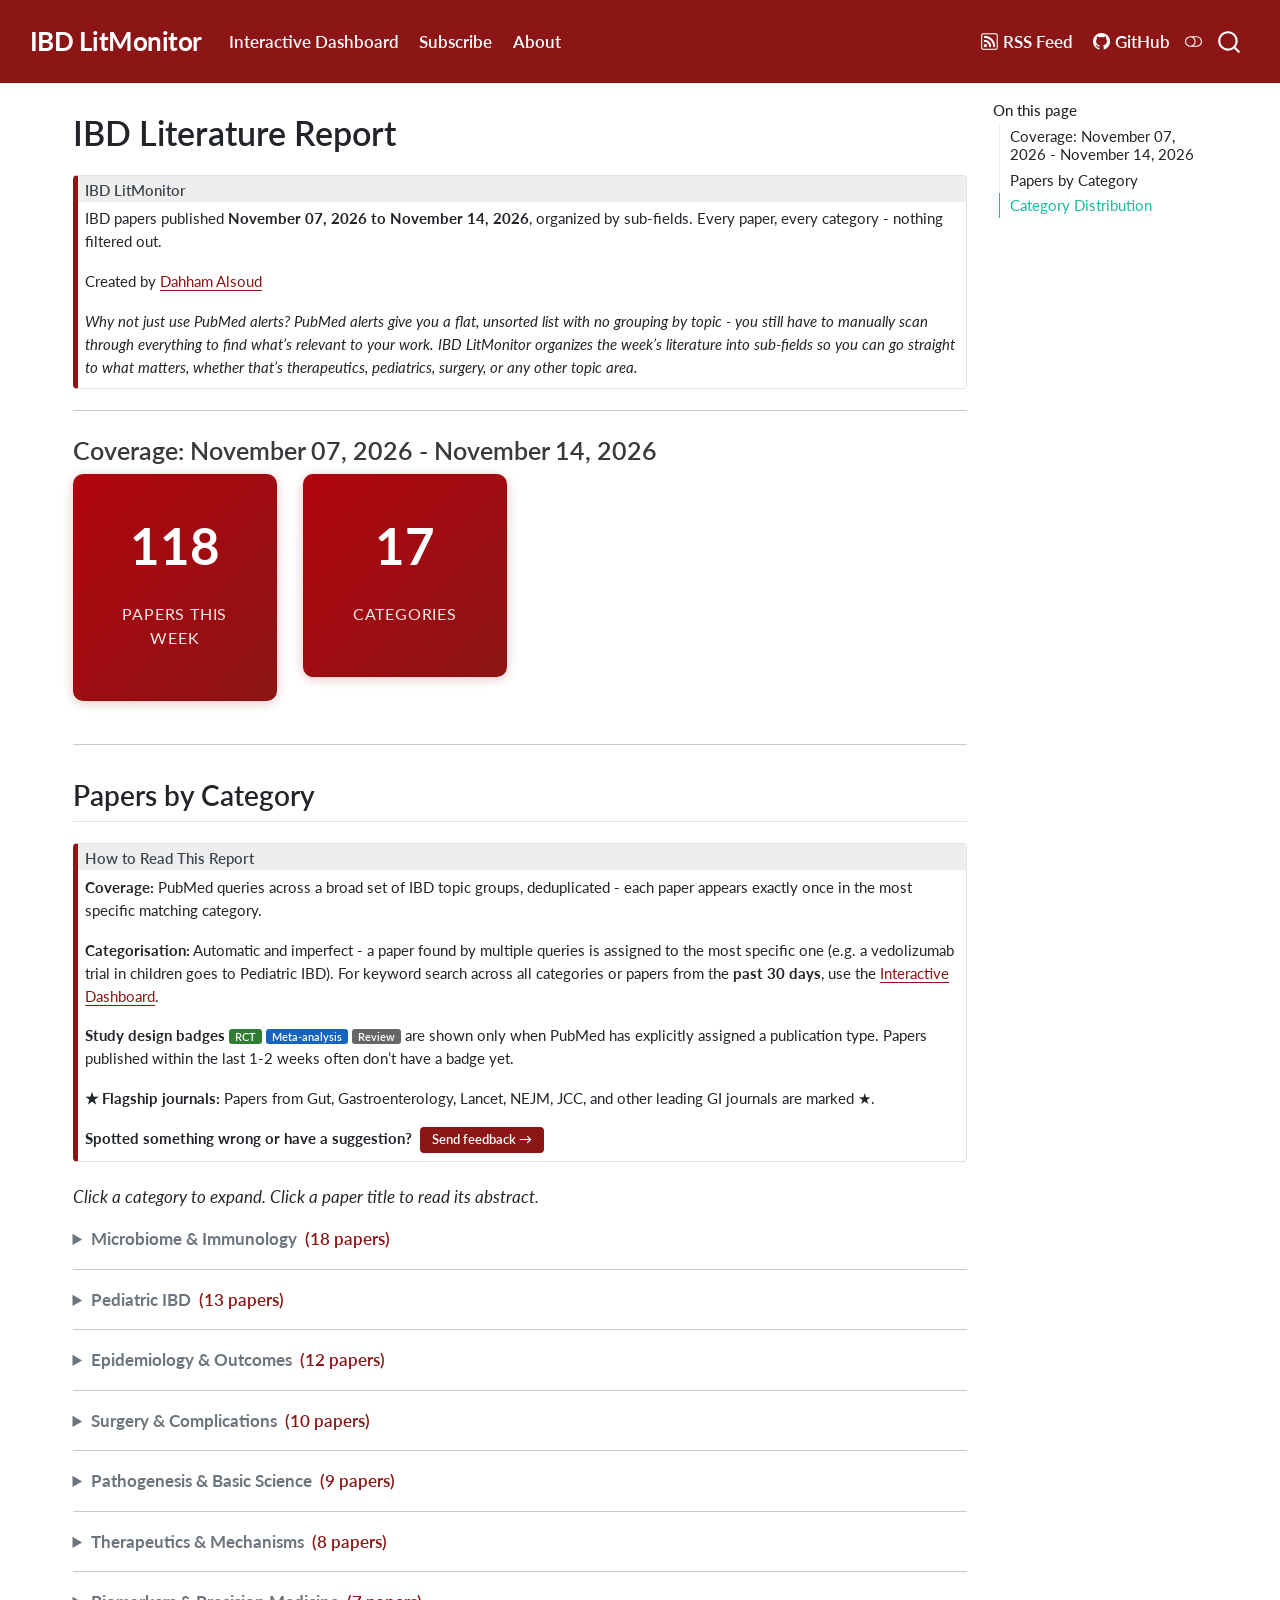
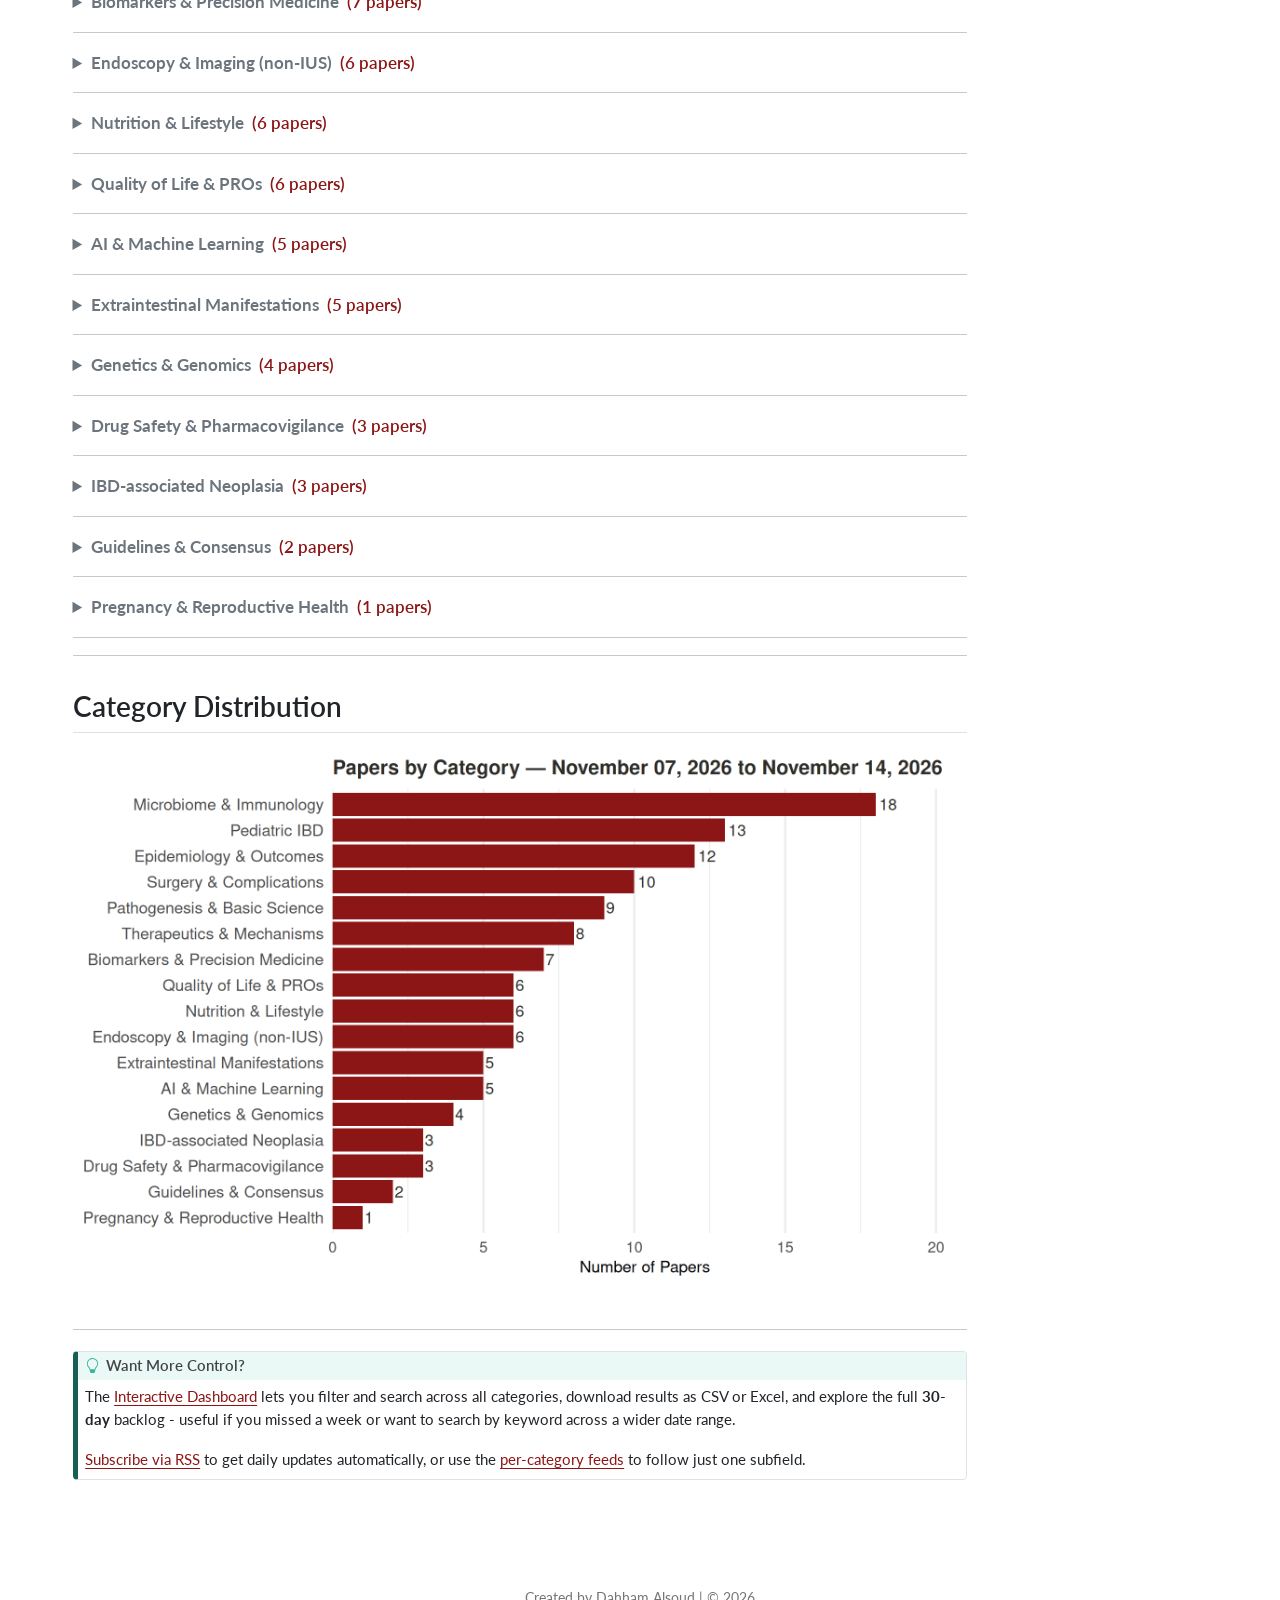
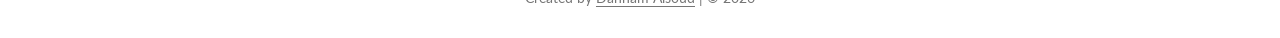
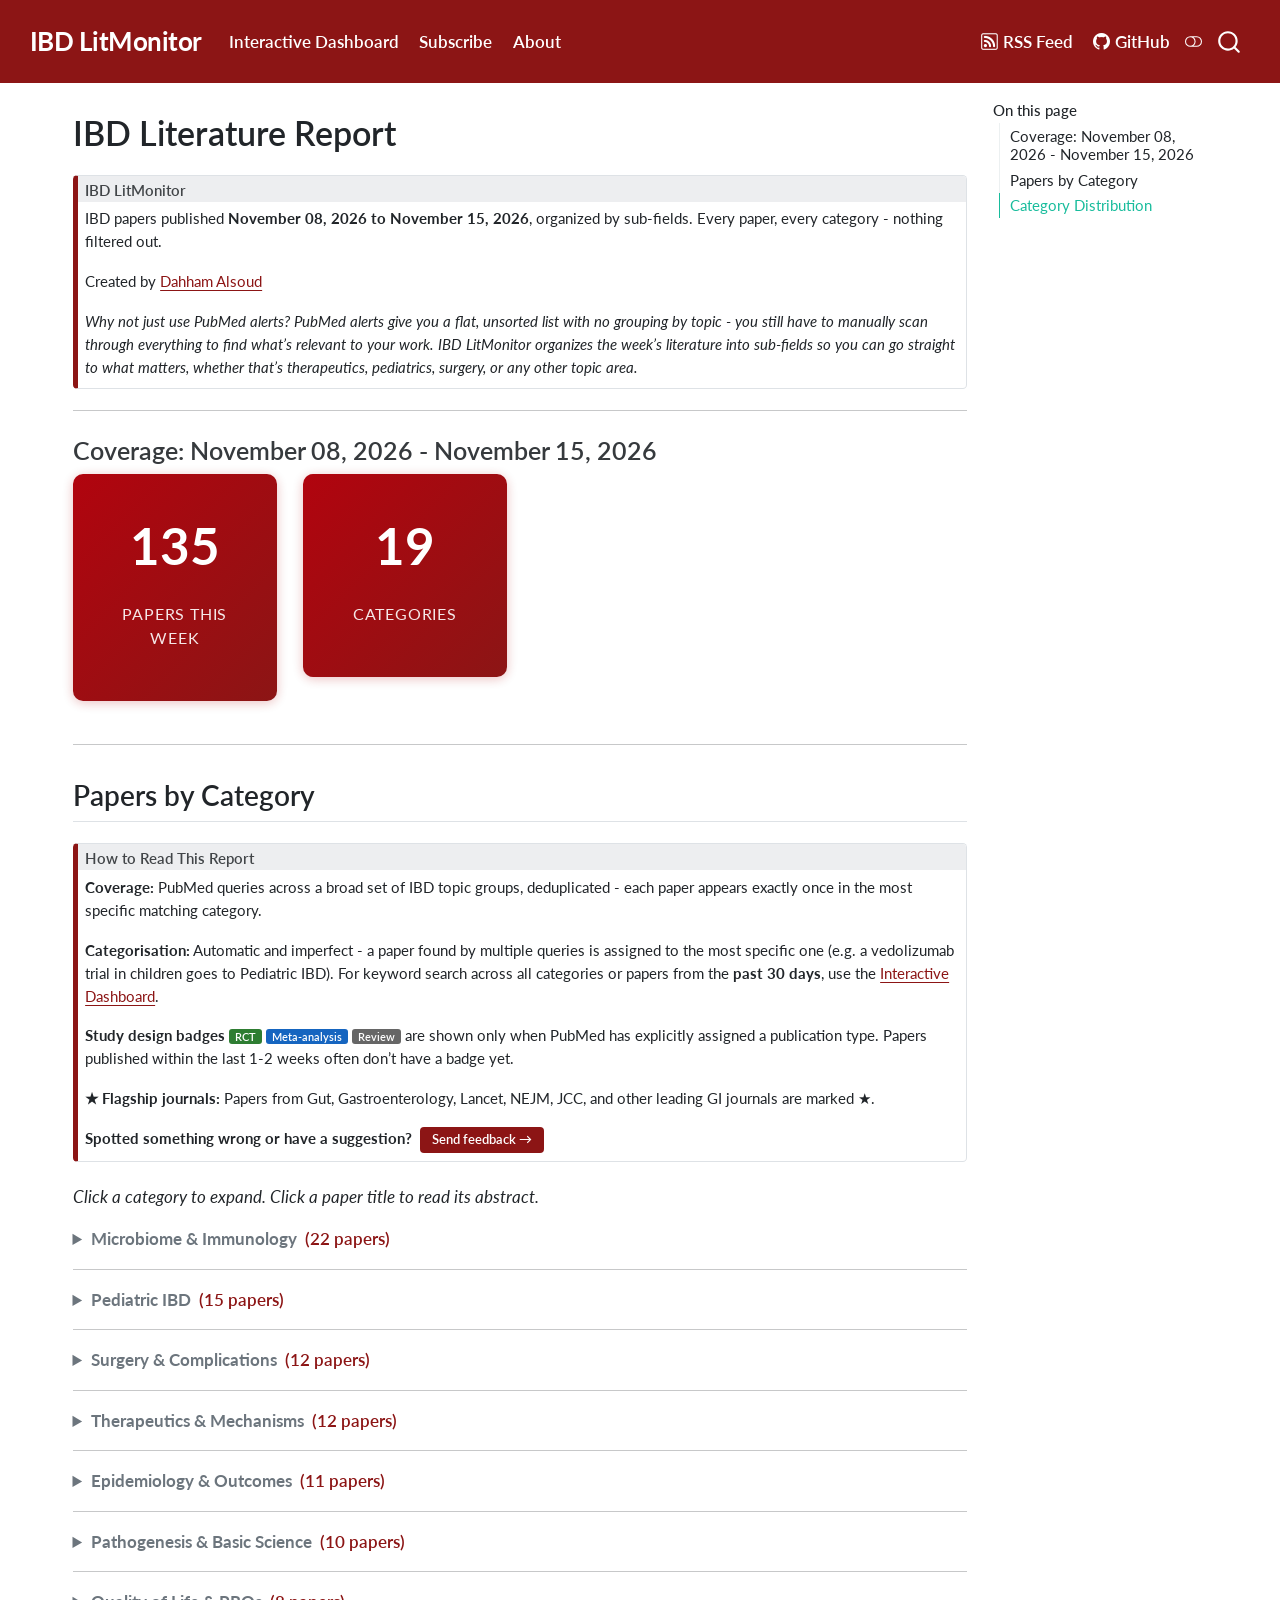
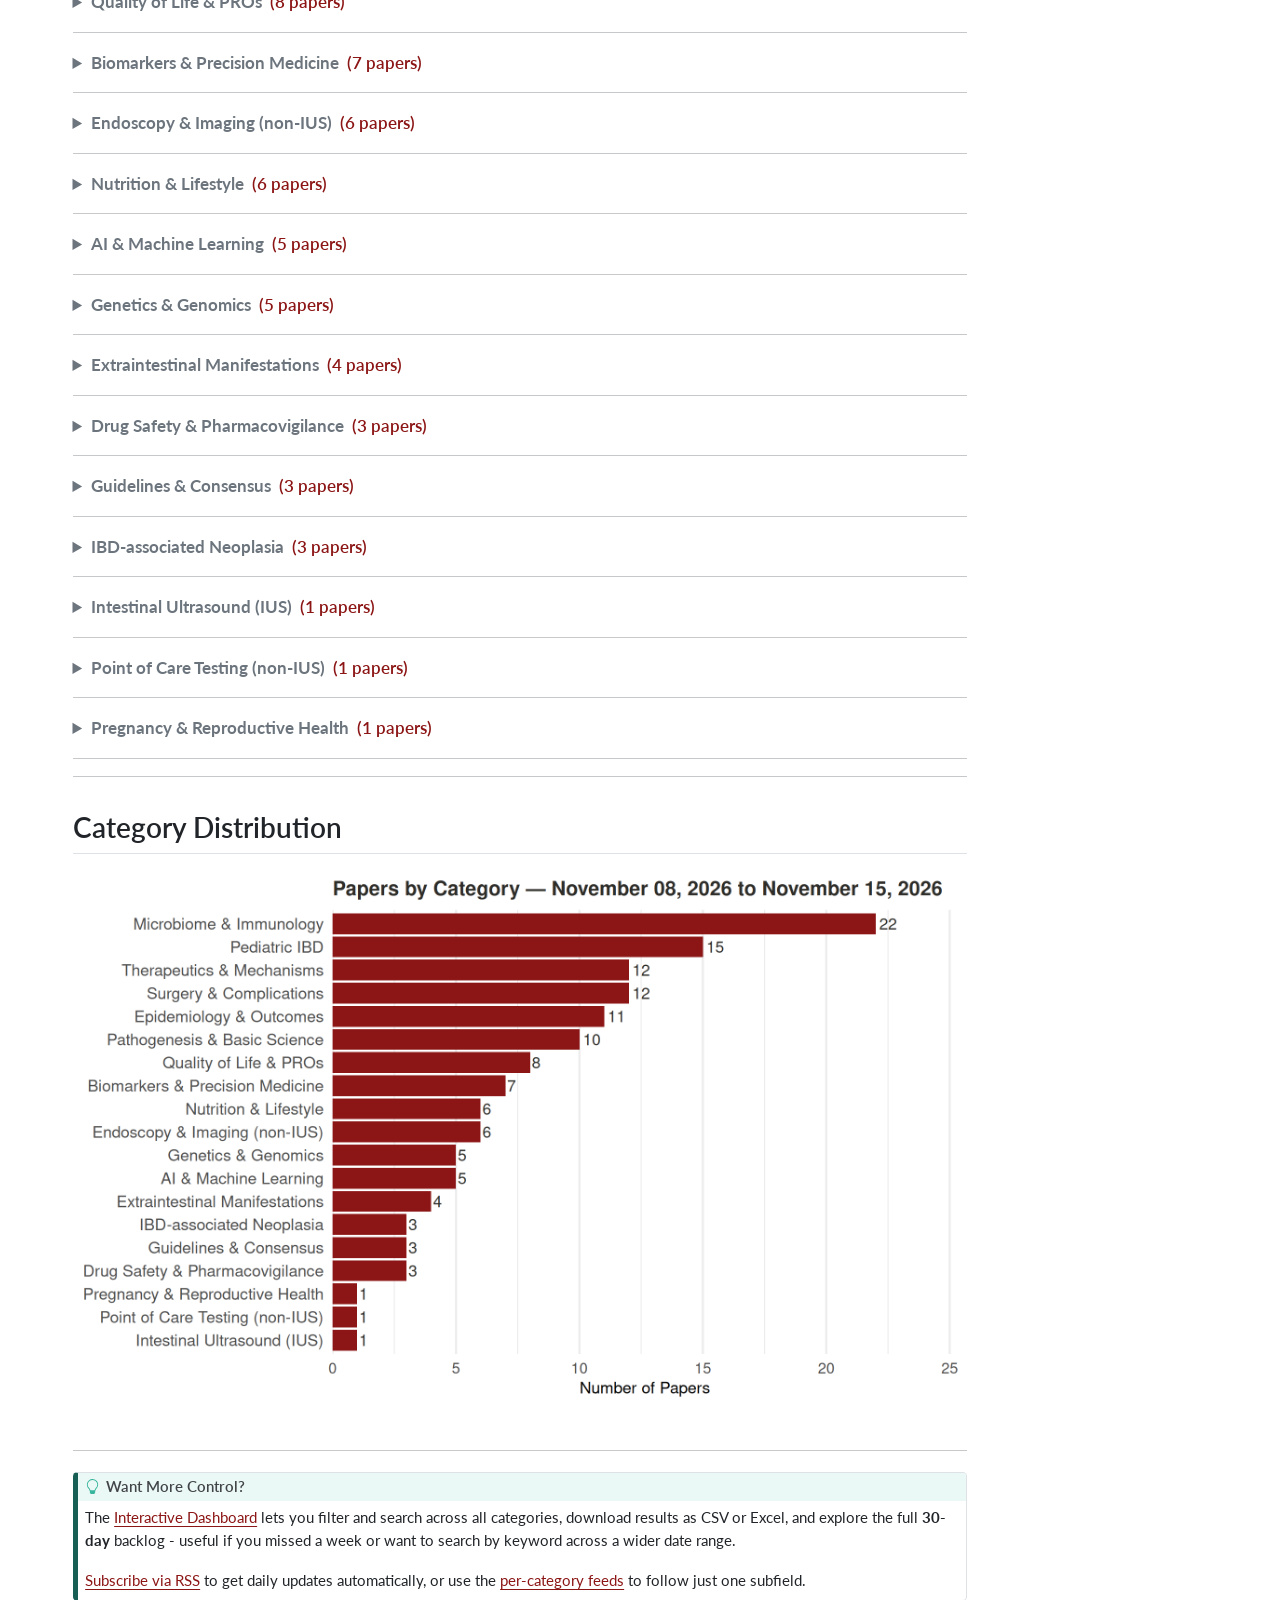
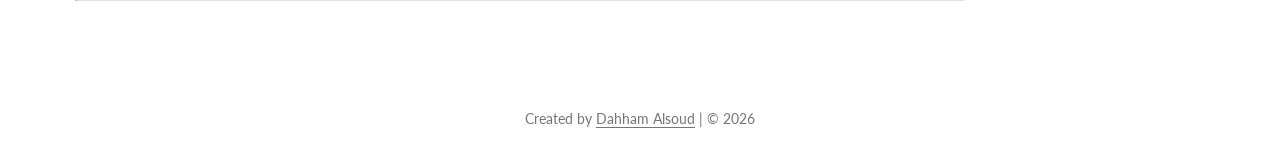
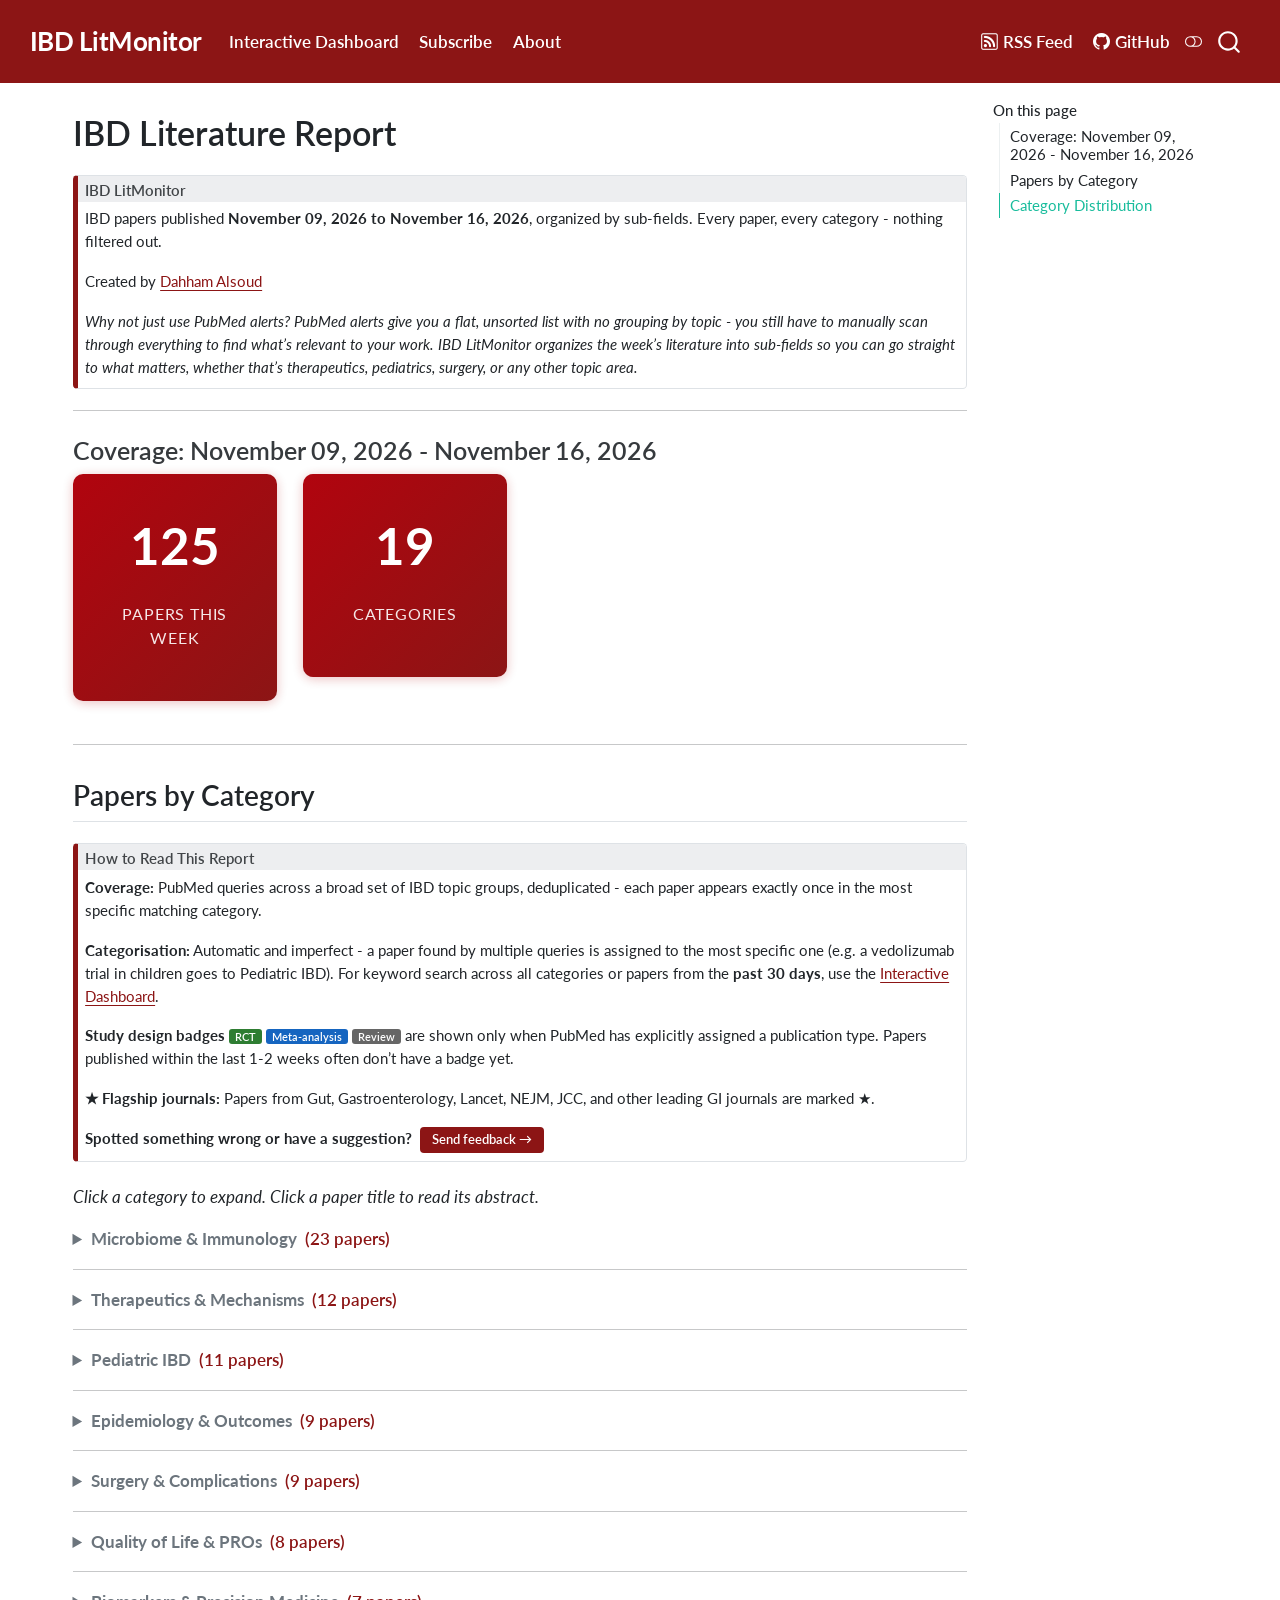
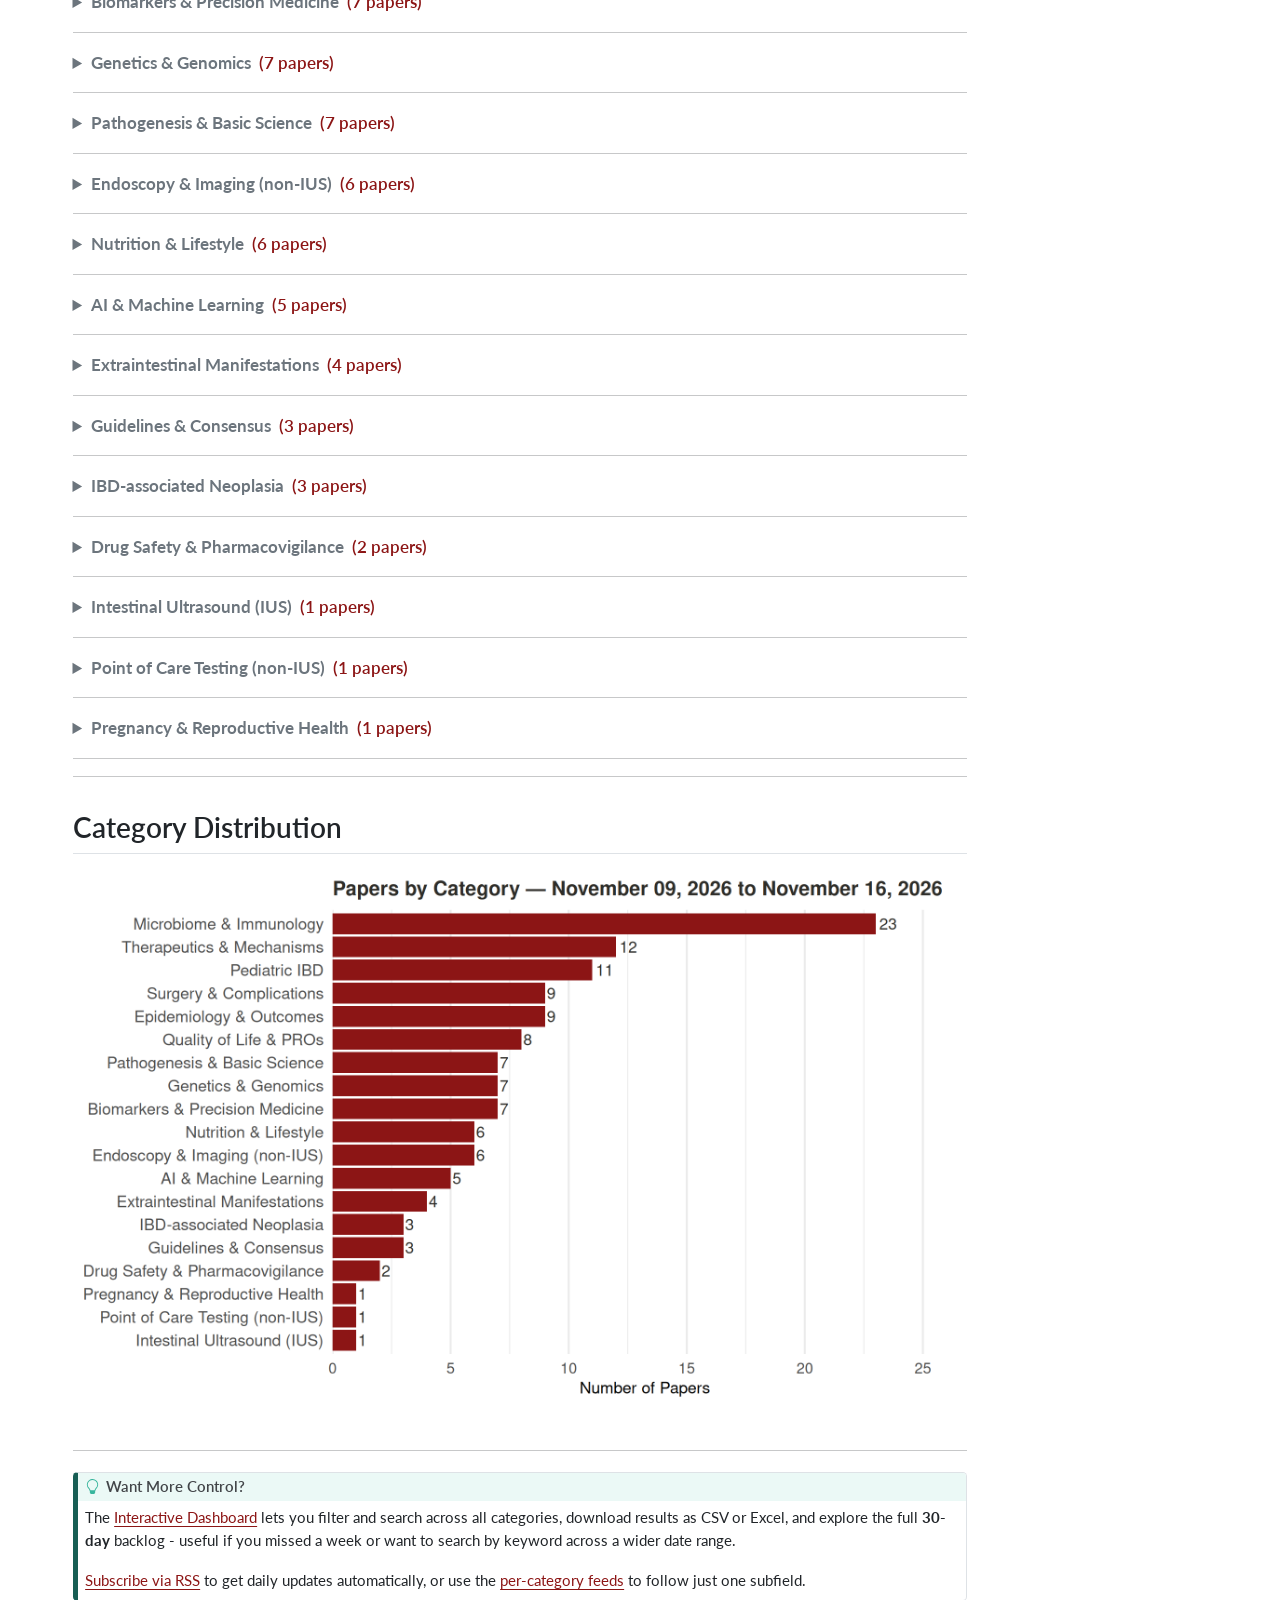
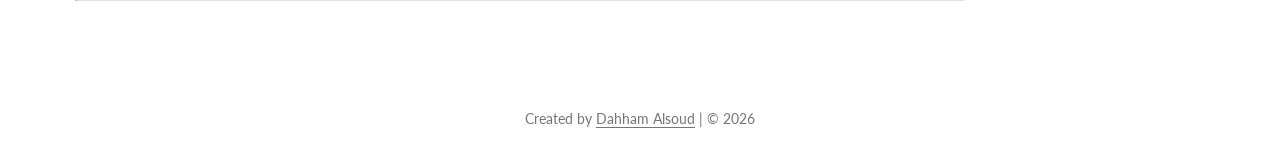
